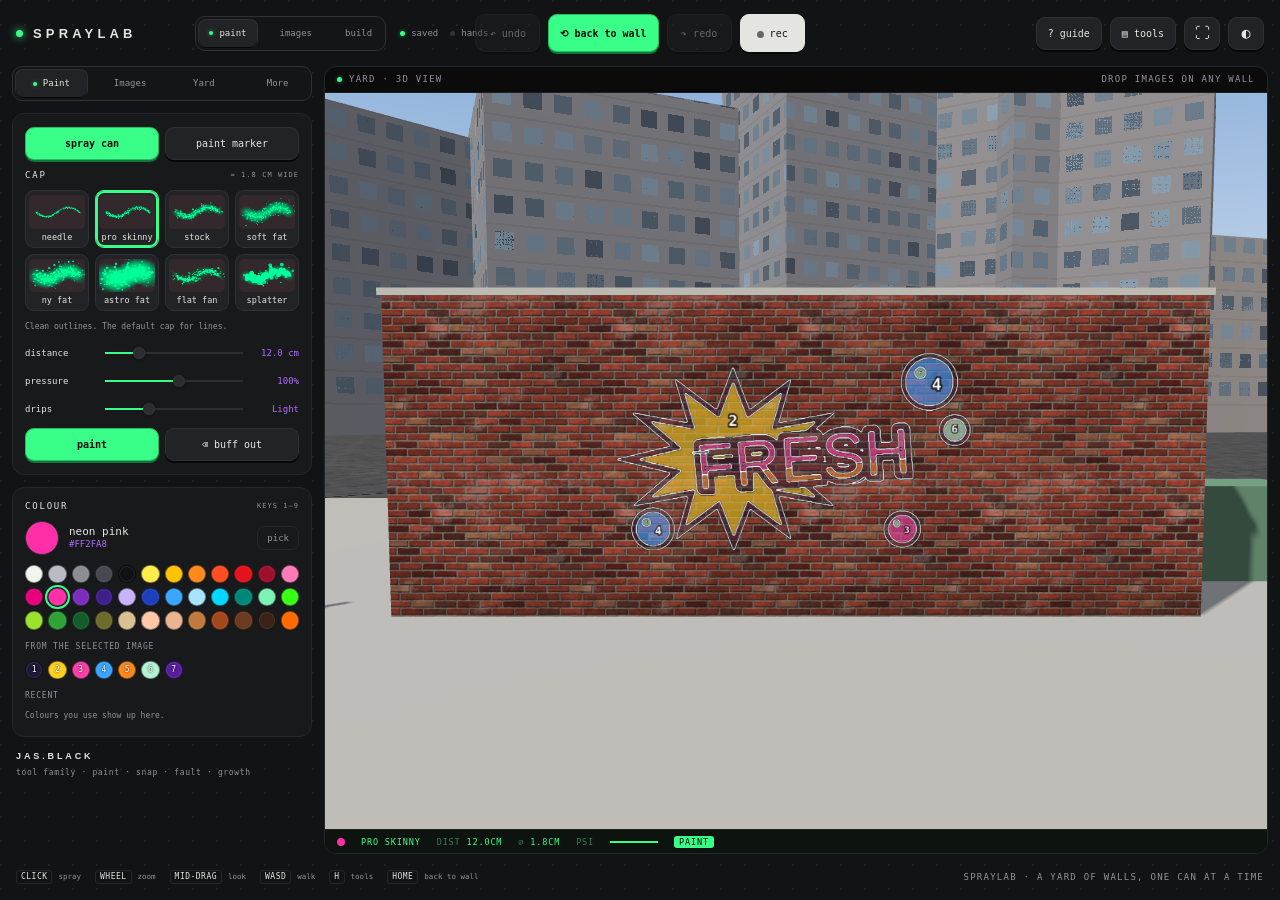
==== index.html @ 76f25ae2 "Initial commit" ====
<!doctype html>
<html lang="en">
<head>
<meta charset="utf-8">
<meta name="viewport" content="width=device-width, initial-scale=1, viewport-fit=cover">
<meta http-equiv="Content-Security-Policy" content="default-src 'self'; script-src 'self' 'unsafe-inline' 'wasm-unsafe-eval' https://cdn.jsdelivr.net; style-src 'self' 'unsafe-inline' https://fonts.googleapis.com; font-src https://fonts.gstatic.com; img-src 'self' data: blob:; media-src 'self' blob: mediastream:; connect-src 'self' data: blob: https://cdn.jsdelivr.net https://storage.googleapis.com; worker-src 'self' blob:; object-src 'none'; base-uri 'none'; form-action 'none'">
<title>Spraylab - JAS.BLACK</title>
<meta name="description" content="A 3D graffiti wall studio in the browser: real spray caps, paint markers, image guides, auto paint and time-lapse export.">
<meta name="theme-color" content="#121314">
<meta property="og:title" content="Spraylab - JAS.BLACK">
<meta property="og:description" content="Paint a yard of walls, one can at a time.">
<meta property="og:image" content="https://spray.jas.black/og.png">
<meta property="og:url" content="https://spray.jas.black/">
<meta name="twitter:card" content="summary_large_image">
<link rel="icon" href="favicon.svg" type="image/svg+xml">
<link rel="icon" href="favicon-32.png" sizes="32x32" type="image/png">
<link rel="apple-touch-icon" href="apple-touch-icon.png">
<link rel="manifest" href="site.webmanifest">
<link rel="preconnect" href="https://fonts.googleapis.com">
<link rel="preconnect" href="https://fonts.gstatic.com" crossorigin>
<link rel="stylesheet" href="https://fonts.googleapis.com/css2?family=Archivo:wght@800&family=IBM+Plex+Mono:wght@400;500;600&display=swap">
<style>
/* Spraylab in the JAS.BLACK console look (Fault / Code Painter family).
   Layout: a 42px top bar; below it either a docked panel beside a framed monitor (body.dock) or the 3D yard full-bleed with the bar and panel floating over it (body.float). */
:root{color-scheme:dark;--accent:#39ff88;--accent2:#b36bff;--case:#121314;--panel:#18191b;--line:#26272a;--key:#222326;--keyon:#1b1c1e;--keyline:#303135;--shadow:#070708;--text:#e4e4e1;--muted:#929399;--track:#2e2f33;--well:#141517;--ink:#e4e4e1;--inktext:#121314;--knob:#2c2d31;--ledoff:#34353a;--warn:#ff3b30;
  --wide:'Archivo','Arial Black',Arial,sans-serif;--mono:'IBM Plex Mono',ui-monospace,Menlo,Consolas,monospace;
  --dotgrid:radial-gradient(circle at 1px 1px,#ffffff10 1px,transparent 1.4px)}
body[data-ui=light]{color-scheme:light;--case:#e7e7e4;--panel:#efefec;--line:#d6d6d2;--key:#fafaf8;--keyon:#ececea;--keyline:#cfcfcb;--shadow:#bdbdb8;--text:#1b1b1d;--muted:#686864;--track:#d0d0cc;--well:#e4e4e1;--ink:#1b1b1d;--inktext:#f2f2ef;--knob:#fafaf8;--ledoff:#cdcdc9;--dotgrid:radial-gradient(circle at 1px 1px,#00000012 1px,transparent 1.4px)}
[hidden]{display:none!important}
*{box-sizing:border-box}
html,body{height:100%;margin:0;overflow:hidden}
body{background:var(--dotgrid) 0 0/24px 24px,var(--case);color:var(--text);font:11px/1.4 var(--mono);-webkit-user-select:none;user-select:none}
button,input,select{font:inherit;color:inherit}
button{cursor:pointer}
:focus-visible{outline:2px solid var(--accent2);outline-offset:3px}

/* ---- keys ---- */
button.k,.btn,#bar button,.cap,.mat,.layer{font:500 10px var(--mono);background:var(--key);color:var(--text);border:1px solid var(--keyline);border-radius:9px;padding:0 11px;height:33px;box-shadow:0 2px 0 var(--shadow);text-transform:lowercase}
.btn:active,#bar button:active{transform:translateY(1px);box-shadow:inset 0 1px 3px #0003}
.btn.on,#bar .primary{background:var(--accent);color:#0b0b0c;border-color:#24bc62;box-shadow:0 2px 0 #13743c;font-weight:600}
.btn.armed{background:var(--warn);color:#fff;border-color:var(--warn)}
.btn:disabled,#bar button:disabled{opacity:.4;cursor:default}
.ghost{font:500 9px var(--mono);background:none;border:1px solid var(--line);border-radius:7px;height:24px;padding:0 9px;color:var(--muted);text-transform:lowercase}
.ghost:hover{color:var(--text)}

/* ---- top bar ---- */
#bar{height:42px;display:grid;grid-template-columns:minmax(0,1fr) auto minmax(0,1fr);align-items:center;gap:14px;padding:0 4px}
.hl,.hr,.transport{display:flex;align-items:center;gap:8px;min-width:0}
.hl{gap:14px}.hr{justify-content:flex-end}
.brand{font:800 13px var(--wide);letter-spacing:.32em;display:inline-flex;align-items:center;gap:10px;white-space:nowrap}
.brand::before{content:'';width:7px;height:7px;border-radius:50%;background:var(--accent);box-shadow:0 0 8px var(--accent)}
.brand-ver{font:500 9px var(--mono);letter-spacing:.08em;color:var(--muted);opacity:0;transition:opacity .15s;margin-left:-6px}
.brand:hover+.brand-ver{opacity:1}
.view-switch,.tabs,.seg{display:flex;border:1px solid var(--keyline);border-radius:10px;background:var(--well);padding:3px;gap:3px}
.view-switch button,.tabs button,.seg button{height:27px!important;font-size:9px!important;border:0!important;background:transparent!important;color:var(--muted)!important;box-shadow:none!important;display:flex;align-items:center;gap:6px;padding:0 10px!important;border-radius:7px!important;font-weight:500!important;flex:1;justify-content:center}
.view-switch button::before,.tabs button::before,.seg button::before{content:'';width:4px;height:4px;border-radius:50%;background:transparent}
.view-switch button.on,.tabs button.on,.seg button.on{color:var(--text)!important;background:var(--key)!important;box-shadow:0 1px 0 var(--shadow),0 0 0 1px var(--keyline)!important}
.view-switch button.on::before,.tabs button.on::before,.seg button.on::before{background:var(--accent);box-shadow:0 0 4px #39ff8877}
.status{display:flex;gap:12px;font-size:9px;color:var(--muted)}
.status span{display:flex;gap:6px;align-items:center}
.led{width:5px;height:5px;border-radius:50%;background:var(--accent);box-shadow:0 0 4px #39ff8877}
.led.off{background:var(--ledoff);box-shadow:none}
.led.rec{background:var(--warn);box-shadow:0 0 5px var(--warn)}
.transport button{height:38px!important;min-width:65px}
.record-key{background:var(--ink)!important;color:var(--inktext)!important;border-color:var(--ink)!important}
.rec-dot{display:inline-block;width:7px;height:7px;border-radius:50%;background:currentColor;opacity:.6;margin-right:6px;vertical-align:-1px}
.icon-key{width:36px;padding:0!important;font-size:15px!important}

/* ---- panel ---- */
#panel{display:flex;flex-direction:column;gap:12px;min-height:0;overflow:hidden}
#panel .tabs{flex:none}
.scroll{overflow-y:auto;overflow-x:hidden;flex:1;display:flex;flex-direction:column;gap:12px;scrollbar-width:thin;padding-bottom:2px}
section{border:1px solid var(--line);border-radius:12px;background:var(--panel);padding:13px 12px;display:flex;flex-direction:column;gap:10px}
h2{margin:0;display:flex;gap:8px;align-items:center;font:500 9px var(--mono);letter-spacing:.2em;text-transform:uppercase}
h2>span{margin-left:auto}
h2 b{display:inline-flex;align-items:center;gap:8px;font-weight:500}
h2 b i{width:18px;height:18px;display:inline-grid;place-items:center;background:var(--accent);color:#0b0b0c;border-radius:50%;font:600 10px var(--mono);font-style:normal;letter-spacing:0}
h2>span{font-size:7px;color:var(--muted);letter-spacing:.15em;text-transform:uppercase}
h3{margin:2px 0 0;font:500 8px var(--mono);letter-spacing:.1em;text-transform:uppercase;color:var(--muted)}
.hint,.capnote{font-size:8px;color:var(--muted);line-height:1.6;margin:0}
.status-txt,.status{font-family:var(--mono)}
.row{display:grid;grid-template-columns:70px 1fr 50px;align-items:center;gap:8px}
.row label{font-size:9px;color:var(--text);text-transform:lowercase}
.row output{font-size:9px;color:var(--accent2);text-align:right;font-variant-numeric:tabular-nums}
input[type=range]{-webkit-appearance:none;appearance:none;width:100%;height:14px;background:transparent;min-width:0}
input[type=range]::-webkit-slider-runnable-track{height:2px;background:linear-gradient(90deg,var(--accent) var(--pct,50%),var(--track) var(--pct,50%))}
input[type=range]::-webkit-slider-thumb{-webkit-appearance:none;width:12px;height:12px;border-radius:50%;background:var(--knob);box-shadow:0 1px 3px #0005,inset 0 0 0 1px var(--keyline);margin-top:-5px}
input[type=range]::-moz-range-track{height:2px;background:var(--track)}
input[type=range]::-moz-range-progress{height:2px;background:var(--accent)}
input[type=range]::-moz-range-thumb{width:12px;height:12px;border-radius:50%;border:0;background:var(--knob);box-shadow:0 1px 3px #0005,inset 0 0 0 1px var(--keyline)}
input[type=text]{background:var(--well);border:1px solid var(--keyline);border-radius:8px;height:30px;padding:0 9px;font-size:10px;min-width:0;width:100%}
.grid2{display:grid;grid-template-columns:1fr 1fr;gap:6px}.grid3{display:grid;grid-template-columns:repeat(3,1fr);gap:6px}
.caps{display:grid;grid-template-columns:repeat(4,1fr);gap:6px}
.cap{height:auto!important;padding:4px 3px 5px!important;display:flex;flex-direction:column;align-items:center;gap:3px;min-width:0;box-shadow:none!important}
.cap canvas{width:100%;height:auto;border-radius:5px;display:block;filter:hue-rotate(95deg) saturate(1.4)}
.cap b{font-size:8.5px;font-weight:500;white-space:nowrap;overflow:hidden;text-overflow:ellipsis;max-width:100%;text-transform:lowercase}
.cap.on,.mat.on,.layer.on{box-shadow:inset 0 0 0 2px var(--accent)!important;border-color:var(--accent)!important}
.current{display:flex;align-items:center;gap:10px}
.current input[type=color]{width:34px;height:34px;border:0;padding:0;background:none;border-radius:50%;cursor:pointer}
input[type=color]::-webkit-color-swatch-wrapper{padding:0}
input[type=color]::-webkit-color-swatch{border:1px solid var(--keyline);border-radius:50%}
#colorName{font:500 11px var(--mono);text-transform:lowercase}
#colorHex{font-size:9px;color:var(--accent2)}
.swatches{display:grid;grid-template-columns:repeat(12,1fr);gap:5px}
.sw{aspect-ratio:1;border-radius:50%;border:1px solid #0006;padding:0;position:relative;min-width:0;box-shadow:inset 0 0 0 1px #ffffff14}
.sw.on{outline:2px solid var(--accent);outline-offset:1px}
.sw i{position:absolute;inset:0;display:grid;place-items:center;font-style:normal;font-size:8px;color:#fff;text-shadow:0 0 2px #000}
.mats{display:grid;grid-template-columns:repeat(3,1fr);gap:6px}
.mat{height:auto!important;padding:0!important;overflow:hidden;display:flex;flex-direction:column;text-align:left;min-width:0;box-shadow:none!important}
.mat img{width:100%;aspect-ratio:1;object-fit:cover;display:block}
.mat span{font-size:8px;padding:4px 6px 5px;line-height:1.25;min-height:2.5em;text-transform:lowercase}
.layers{display:flex;flex-wrap:wrap;gap:6px}
.layer{width:48px;height:48px!important;padding:3px!important;box-shadow:none!important;background:var(--well)!important}
.layer img{width:100%;height:100%;object-fit:contain;display:block}
.drop{border:1px dashed var(--keyline);border-radius:10px;padding:10px;display:block;cursor:pointer;background:var(--well);font-size:9px;line-height:1.6;color:var(--muted)}
.drop:hover{border-color:var(--accent)}
.drop b{color:var(--text);display:block;font-weight:500;font-size:10px;text-transform:lowercase}
.chips{display:flex;flex-wrap:wrap;gap:5px}
.chip{font:500 8px var(--mono);height:22px;padding:0 8px;border-radius:7px;border:1px solid var(--keyline);background:var(--key);color:var(--muted);display:inline-flex;align-items:center;gap:5px;text-transform:lowercase;box-shadow:none}
.chip::before{content:'';width:4px;height:4px;border-radius:50%;background:var(--ledoff)}
.chip.on{color:var(--text)}.chip.on::before{background:var(--accent);box-shadow:0 0 4px #39ff8877}
.keys{display:grid;grid-template-columns:auto 1fr;gap:5px 10px;font-size:9px;color:var(--muted)}
kbd{border:1px solid var(--line);border-radius:3px;padding:0 4px;font:500 8px/1.6 var(--mono);letter-spacing:.06em;text-transform:uppercase;color:var(--text);justify-self:start;white-space:nowrap}
.apbar{height:2px;background:var(--track);overflow:hidden}.apbar i{display:block;height:100%;width:0;background:var(--accent)}
.peers{list-style:none;margin:0;padding:0;display:flex;flex-direction:column;gap:4px;font-size:10px}
.peers li{display:flex;align-items:center;gap:8px}.pdot{width:6px;height:6px;border-radius:50%}
#handsPrev{width:100%;border-radius:8px;background:#000}
.family-note{font-size:9px;letter-spacing:.12em;color:var(--muted);display:flex;gap:6px;align-items:baseline;flex-wrap:wrap;padding:2px 4px}
.family-note b{font:800 9px var(--wide);letter-spacing:.32em;color:var(--text)}
.family-note small{font-size:8px;letter-spacing:.08em}

/* ---- monitor / stage ---- */
#monitor{position:relative;min-width:0;min-height:0;border-radius:12px;background:#0b0b0c;border:1px solid var(--line);overflow:hidden;display:flex;flex-direction:column}
.monitor-top{height:26px;flex:none;display:flex;align-items:center;justify-content:space-between;padding:0 12px;font-size:9px;color:#929399;letter-spacing:.14em;text-transform:uppercase;border-bottom:1px solid #1d1e20}
.monitor-top span{display:flex;align-items:center;gap:7px}
#gl{display:block;width:100%;flex:1;min-height:0;touch-action:none;cursor:crosshair}
#gl.arrange{cursor:move}#gl.build{cursor:grab}
#hud{height:24px;flex:none;display:flex;align-items:center;gap:16px;padding:0 12px;background:#0d1410;color:var(--accent);font:500 8.5px var(--mono);letter-spacing:.1em;text-transform:uppercase;border-top:1px solid #1d1e20;font-variant-numeric:tabular-nums;white-space:nowrap;overflow:hidden}
#hud .k{color:#3d7a55}
#hud .dot{width:8px;height:8px;border-radius:50%;box-shadow:0 0 0 1px #0008}
#hud .meter{width:48px;height:2px;background:#1c2b22}#hud .meter i{display:block;height:100%;background:var(--accent)}
#hud .mode{color:#0b0b0c;background:var(--accent);border-radius:3px;padding:1px 5px}
#hud .mode.buff{background:var(--warn);color:#fff}#hud .mode.alt{background:var(--accent2);color:#0b0b0c}
#hudRec{color:var(--warn)}
footer#foot{height:22px;flex:none;display:flex;align-items:center;justify-content:space-between;gap:12px;color:var(--muted);font-size:9px;padding:0 4px;white-space:nowrap;overflow:hidden}
footer#foot span{display:flex;gap:6px;align-items:center}
footer#foot small{margin-right:8px}
.tagline{letter-spacing:.14em}

/* ---- layout: docked (Fault) ---- */
body.dock{padding:12px;display:flex;flex-direction:column;gap:12px}
body.dock main{flex:1;min-height:0;display:grid;grid-template-columns:300px minmax(0,1fr);gap:12px}
body.dock main:has(> #panel[hidden]){grid-template-columns:minmax(0,1fr)}
body.dock #showPanel{bottom:40px}
/* ---- layout: floating over a full-bleed yard ---- */
body.float main{position:fixed;inset:0}
body.float #monitor{position:fixed;inset:0;border:0;border-radius:0}
body.float .monitor-top{display:none}
body.float #bar{position:fixed;z-index:6;top:12px;left:12px;right:12px;background:color-mix(in srgb,var(--case) 86%,transparent);border:1px solid var(--line);border-radius:12px;padding:0 6px;height:52px;backdrop-filter:blur(12px);-webkit-backdrop-filter:blur(12px)}
body.float #panel{position:fixed;z-index:5;top:76px;left:12px;bottom:46px;width:300px;background:color-mix(in srgb,var(--case) 88%,transparent);border:1px solid var(--line);border-radius:12px;padding:10px;backdrop-filter:blur(12px);-webkit-backdrop-filter:blur(12px)}
body.float #hud{position:fixed;z-index:5;left:50%;transform:translateX(-50%);bottom:12px;border:1px solid #1d2a22;border-radius:8px;height:26px}
body.float footer#foot{display:none}

/* ---- overlays ---- */
#showPanel{position:fixed;z-index:6;left:12px;bottom:12px}
#dropOverlay{position:fixed;inset:12px;z-index:20;border:2px dashed var(--accent);border-radius:14px;background:#0b0b0cb0;display:grid;place-items:center;font:800 22px var(--wide);letter-spacing:.32em;color:var(--accent);pointer-events:none}
#toast{position:fixed;z-index:21;right:16px;bottom:44px;max-width:min(440px,calc(100vw - 32px));background:var(--panel);border:1px solid var(--line);border-left:2px solid var(--accent);border-radius:9px;padding:9px 12px;font-size:10px;transition:opacity .25s;pointer-events:none}
#loading{position:fixed;inset:0;z-index:30;background:var(--case);display:grid;place-items:center;text-align:center}
#loading .logo{font:800 22px var(--wide);letter-spacing:.32em}
#loading p{color:var(--muted);font-size:9px;letter-spacing:.2em;text-transform:uppercase}
#modal{position:fixed;inset:0;z-index:40;background:#0009;backdrop-filter:blur(4px);display:grid;place-items:center;padding:16px}
#modal .box{background:var(--panel);border:1px solid var(--line);border-radius:12px;padding:16px;max-width:min(980px,100%);display:flex;flex-direction:column;gap:12px}
#modal img,#modal video{max-width:100%;max-height:65vh;border-radius:8px;display:block;background:#000}
#modal .bar{display:flex;gap:8px;flex-wrap:wrap;align-items:center;justify-content:space-between}
#err{position:fixed;inset:0;z-index:50;background:var(--case);display:grid;place-items:center;padding:24px;text-align:center}
@media (max-width:1150px){.status{display:none}}
@media (max-width:850px){body.dock main{grid-template-columns:1fr;grid-template-rows:minmax(0,1fr) 40%}body.dock main:has(> #panel[hidden]){grid-template-rows:minmax(0,1fr)}body.dock #panel{order:2}}
@media (prefers-reduced-motion:reduce){*{transition:none!important}}
</style>
</head>
<body class="dock">
<div id="loading"><div><div class="logo">SPRAYLAB</div><p id="loadMsg">Mixing paint…</p></div></div>
<header id="bar">
  <div class="hl"><span class="brand">SPRAYLAB</span><span class="brand-ver">v1.0.0</span>
    <nav class="view-switch" id="modeBar" aria-label="Mode"><button data-mode="paint" class="on" title="Paint (P)">paint</button><button data-mode="arrange" title="Move, scale and rotate images (M)">images</button><button data-mode="build" title="Add and place walls (B)">build</button></nav>
    <div class="status"><span><i class="led"></i>saved</span><span><i class="led off" id="ledHands"></i>hands</span></div></div>
  <div class="transport">
    <button id="undoTop" title="Undo (Ctrl+Z)">↶ undo</button>
    <button id="homeBtn" class="primary" title="Back in front of the last wall you painted (Home)">⟲ back to wall</button>
    <button id="redoTop" title="Redo (Ctrl+Shift+Z)">↷ redo</button>
    <button class="record-key" id="recKey" title="Record video"><span class="rec-dot"></span>rec</button>
  </div>
  <div class="hr">
    <button id="guideKey">? guide</button>
    <button id="hidePanel" title="Hide tools (H)">▤ tools</button>
    <button class="icon-key" id="fsKey" title="Full screen">⛶</button>
    <button class="icon-key" id="themeKey" title="Light / dark theme">◐</button>
  </div>
</header>
<button id="showPanel" class="btn" hidden>▤ tools</button>
<main>
<aside id="panel">
  <div class="tabs" id="tabs" role="tablist"><button data-tab="paint" class="on">Paint</button><button data-tab="images">Images</button><button data-tab="yard">Yard</button><button data-tab="more">More</button></div>
  <div class="scroll">

    <section data-tab="paint">
      <div class="grid2">
        <button class="btn on" id="toolSpray" title="Spray can (T toggles)">Spray can</button>
        <button class="btn" id="toolMarker" title="Paint marker (T toggles)">Paint marker</button>
      </div>
      <h2 id="capsTitle">Cap <span id="capWidth">—</span></h2>
      <div class="caps" id="caps"></div>
      <div class="capnote" id="capNote"></div>
      <div class="row" id="fanRow" hidden><label for="fanAngle">Tip angle</label><input type="range" id="fanAngle" min="-90" max="90" step="1" value="0"><output id="fanOut">0°</output></div>
      <div class="row" id="distRow"><label for="dist">Distance</label><input type="range" id="dist" min="2.5" max="45" step="0.5" value="12"><output id="distOut">12 cm</output></div>
      <div class="row" id="flowRow"><label for="flow">Pressure</label><input type="range" id="flow" min="30" max="160" step="1" value="100"><output id="flowOut">100%</output></div>
      <div class="row"><label for="dripAmt">Drips</label><input type="range" id="dripAmt" min="0" max="100" step="1" value="30"><output id="dripOut">Light</output></div>
      <div class="grid2">
        <button class="btn on" id="toolPaint">Paint</button>
        <button class="btn" id="toolBuff" title="Buff / erase (X)">⌫ buff out</button>
      </div>
    </section>
    <section data-tab="paint">
      <h2>Colour <span>keys 1–9</span></h2>
      <div class="current">
        <input type="color" id="colorPick" value="#ff2fa8" aria-label="Custom colour">
        <div style="flex:1;min-width:0"><div id="colorName">Neon Pink</div><div id="colorHex">#FF2FA8</div></div>
        <button class="ghost" id="pickBtn" title="Pick a colour off the wall (I, or Alt + click)">Pick</button>
      </div>
      <div class="swatches" id="palette"></div>
      <h3>From the selected image</h3>
      <div class="swatches" id="guidePal"></div>
      <h3>Recent</h3>
      <div class="swatches" id="recent"></div>
    </section>
    <section data-tab="images">
      <h2>Images <span id="guideStatus" class="status"></span></h2>
      <label class="drop" for="file"><b>Drop images onto any wall</b>Drop them where you want them, paste, or click here. Add as many as you like; each becomes a traceable layer.</label>
      <input type="file" id="file" accept="image/*" multiple hidden>
      <div class="layers" id="layers"></div>
      <div id="layerOpts" class="grid1" style="display:flex;flex-direction:column;gap:10px">
        <div class="grid3" id="guideModes">
          <button class="chip on" data-mode="shapes">Shapes</button><button class="chip" data-mode="lines">Line art</button><button class="chip" data-mode="both">Both</button>
        </div>
        <div class="row"><label for="gSize">Height</label><input type="range" id="gSize" min="0.1" max="8" step="0.01" value="2"><output id="gSizeOut">2 m</output></div>
        <div class="row"><label for="gRot">Rotation</label><input type="range" id="gRot" min="-180" max="180" step="1" value="0"><output id="gRotOut">0°</output></div>
        <div class="row"><label for="gK">Colours</label><input type="range" id="gK" min="2" max="16" step="1" value="7"><output id="gKOut">7</output></div>
        <div class="row"><label for="gDetail">Detail</label><input type="range" id="gDetail" min="1" max="10" step="1" value="5"><output id="gDetailOut">5</output></div>
        <div class="chips" id="guideLayers">
          <button class="chip on" data-layer="lines">Outlines</button><button class="chip on" data-layer="fill">Colour fills</button><button class="chip on" data-layer="numbers">Numbers</button><button class="chip" data-layer="photo">Photo</button>
        </div>
        <div class="chips" id="lineColors">
          <button class="chip on" data-lc="#ffffff">White lines</button><button class="chip" data-lc="#111111">Black lines</button><button class="chip" data-lc="#00f0ff">Cyan lines</button>
        </div>
        <div class="row"><label for="gOpacity">Opacity</label><input type="range" id="gOpacity" min="0" max="100" step="1" value="60"><output id="gOpacityOut">60%</output></div>
        <div class="row"><label for="gLine">Line</label><input type="range" id="gLine" min="1" max="8" step="0.5" value="2.5"><output id="gLineOut">2.5</output></div>
        <div class="grid3">
          <button class="btn" id="guideMove" title="Move, scale, rotate on the wall (M)">Arrange</button>
          <button class="btn" id="guideFocus">Look at it</button>
          <button class="btn" id="guideToggle" title="G">Hide guides</button>
        </div>
        <button class="ghost" id="guideClear">Remove this image</button>
      </div>
    </section>
    <section data-tab="images">
      <h2>Auto paint</h2>
      <p class="hint">Paints the selected image, or every image on its wall, like a writer would: a light sketch, big fills with fat caps, edges cut in with skinny caps, then the outlines.</p>
      <div class="row"><label for="apSpeed">Speed</label><input type="range" id="apSpeed" min="1" max="40" step="1" value="8"><output id="apSpeedOut">8×</output></div>
      <div class="chips">
        <button class="chip on" id="apAll">Every image on the wall</button>
        <button class="chip" id="apRecord">Record time-lapse</button>
        <button class="chip on" id="apFrame">Frame the piece</button>
        <button class="chip on" id="apSketch">Sketch first</button>
        <button class="chip on" id="apHide">Hide guide while painting</button>
        <button class="chip" id="apClean">Start on a clean wall</button>
      </div>
      <div class="grid3">
        <button class="btn on" id="apStart">Auto paint</button>
        <button class="btn" id="apPause" disabled>Pause</button>
        <button class="btn" id="apStop" disabled>Stop</button>
      </div>
      <div class="apbar"><i id="apBar"></i></div>
      <p class="hint" id="apStep"></p>
    </section>
    <section data-tab="yard">
      <h2>Build the yard</h2>
      <div class="grid3">
        <button class="btn" data-add="wall">+ Wall</button>
        <button class="btn" data-add="hoarding">+ Hoarding</button>
        <button class="btn" data-add="train">+ Train car</button>
      </div>
      <p class="hint">In Build mode, click a wall to select it, drag to move it, Q / E to turn it.</p>
      <div id="wallOpts" hidden style="display:flex;flex-direction:column;gap:10px">
        <h3 id="wallName">Wall</h3>
        <div class="row"><label for="wW">Width</label><input type="range" id="wW" min="1.5" max="16" step="0.1" value="6"><output id="wWOut">6 m</output></div>
        <div class="row"><label for="wH">Height</label><input type="range" id="wH" min="1" max="6" step="0.1" value="3"><output id="wHOut">3 m</output></div>
        <div class="grid3">
          <button class="btn" id="wRotL">Turn ⟲</button><button class="btn" id="wRotR">Turn ⟳</button><button class="btn" id="wFocus">Look at it</button>
        </div>
        <div class="grid2"><button class="btn" id="wDup">Duplicate</button><button class="btn" id="wDel">Delete wall</button></div>
        <h3>Surface</h3>
        <div class="mats" id="mats"></div>
      </div>
    </section>
    <section data-tab="yard">
      <h2>Scene</h2>
      <div class="chips" id="lightModes">
        <button class="chip on" data-light="day">Day</button><button class="chip" data-light="golden">Golden hour</button><button class="chip" data-light="overcast">Overcast</button><button class="chip" data-light="night">Night</button>
      </div>
      <div class="chips">
        <button class="chip on" id="aimToggle">Aim ring</button><button class="chip on" id="soundToggle">Sound</button>
      </div>
      <div class="row"><label for="vol">Volume</label><input type="range" id="vol" min="0" max="100" step="1" value="55"><output id="volOut">55%</output></div>
    </section>
    <section data-tab="more">
      <h2>Your work</h2>
      <p class="hint" id="saveStatus">The yard saves itself in this browser as you paint.</p>
      <div class="grid2">
        <button class="btn" id="undoBtn">Undo</button>
        <button class="btn" id="redoBtn">Redo</button>
        <button class="btn" id="projSave">Save project file</button>
        <label class="btn" for="projFile" style="text-align:center">Open project file</label>
        <button class="btn" id="shotBtn">Save photo</button>
        <button class="btn" id="flatBtn">Save flat PNG</button>
        <button class="btn" id="recBtn">Record video</button>
        <button class="btn" id="clearBtn">Clear wall</button>
      </div>
      <input type="file" id="projFile" accept=".json,application/json" hidden>
      <button class="ghost" id="newYard">New yard</button>
    </section>
    <section data-tab="more">
      <h2>Hand tracking <span>camera</span></h2>
      <p class="hint">Control a can with your hand. Open hand aims, closed fist sprays. Two people can each use a hand.</p>
      <button class="btn" id="handsBtn">Start camera</button>
      <canvas id="handsPrev" width="320" height="240" hidden></canvas>
      <div class="row" style="grid-template-columns:auto 1fr"><input class="mini" type="color" id="p2Color" value="#3aa6ff" aria-label="Player 2 colour"><label for="p2Color">Player 2 colour (Player 1 uses the main colour)</label></div>
      <p class="hint" id="handsStatus">Camera off.</p>
    </section>
    <section data-tab="more" id="netSec">
      <h2>Paint together <span id="netCount"></span></h2>
      <p class="hint" id="netStatus">Connecting…</p>
      <div class="row" style="grid-template-columns:76px 1fr"><label for="nick">Your name</label><input type="text" id="nick" maxlength="24" placeholder="Writer"></div>
      <ul class="peers" id="peers"></ul>
      <p class="hint">Everyone with this page open shares the yard and sees each other's cans live. People who join later see new paint from that point on.</p>
    </section>
    <section data-tab="more">
      <h2>Controls <span>field notes</span></h2>
      <div class="keys">
        <kbd>Hold click</kbd><span>Spray or draw (or hold Space)</span>
        <kbd>Wheel</kbd><span>Zoom in and out</span>
        <kbd>Middle-drag</kbd><span>Look around (right-drag works too)</span>
        <kbd>Shift + middle-drag</kbd><span>Pan</span>
        <kbd>W A S D</kbd><span>Walk around the yard</span>
        <kbd>Alt + wheel · Z / C</kbd><span>Can closer to / further from the wall</span>
        <kbd>T</kbd><span>Switch spray can / marker</span>
        <kbd>[ ]</kbd><span>Previous / next cap or marker</span>
        <kbd>Q / E</kbd><span>Rotate the fan cap, chisel tip, image or wall</span>
        <kbd>R</kbd><span>Shake the can or pump the marker</span>
        <kbd>X</kbd><span>Toggle buff (erase)</span>
        <kbd>P · M · B</kbd><span>Paint · Images · Build mode</span>
        <kbd>G</kbd><span>Show or hide guides</span>
        <kbd>F</kbd><span>Fly to the wall under the cursor</span>
        <kbd>Home</kbd><span>Back in front of the last wall you painted</span>
        <kbd>Delete</kbd><span>Remove the selected image or wall</span>
        <kbd>Ctrl Z · Ctrl Shift Z</kbd><span>Undo · redo</span>
        <kbd>Shift while painting</kbd><span>Ruler-straight line, level or plumb</span>
        <kbd>I · Alt + click</kbd><span>Pick a colour off the wall</span>
        <kbd>Two fingers</kbd><span>On touch screens: look around and pinch to zoom</span>
        <kbd>Esc</kbd><span>Stop auto paint, back to Paint mode</span>
        <kbd>H</kbd><span>Hide tools</span>
      </div>
    </section>
  <div class="family-note"><b>JAS.BLACK</b><small>tool family · paint · snap · fault · growth</small></div></div>
</aside>
<div id="monitor">
  <div class="monitor-top"><span><i class="led"></i>yard · 3d view</span><span>drop images on any wall</span></div>
  <canvas id="gl" aria-label="3D yard of walls. Hold the left mouse button to spray."></canvas>
  <div id="hud">
  <span class="dot" id="hudDot"></span>
  <span id="hudCap">Pro Skinny</span>
  <span><span class="k">dist</span> <span id="hudDist">12.0cm</span></span>
  <span class="hide-s"><span class="k">⌀</span> <span id="hudW">1.6cm</span></span>
  <span class="hide-s"><span class="k" id="hudPK">psi</span></span><span class="meter hide-s"><i id="hudP" style="width:100%"></i></span>
  <span class="mode" id="hudMode">PAINT</span>
  <span id="hudRec" hidden>● REC</span>
</div>
</div>
</main>
<footer id="foot"><span><kbd>click</kbd><small>spray</small><kbd>wheel</kbd><small>zoom</small><kbd>mid-drag</kbd><small>look</small><kbd>wasd</kbd><small>walk</small><kbd>h</kbd><small>tools</small><kbd>home</kbd><small>back to wall</small></span><span class="tagline">SPRAYLAB · A YARD OF WALLS, ONE CAN AT A TIME</span></footer>


<div id="dropOverlay" hidden>Drop it on a wall</div>
<div id="toast" style="opacity:0"></div>
<div id="modal" hidden><div class="box">
  <div class="bar"><b id="modalTitle">Saved</b><button class="ghost" id="modalClose">Close</button></div>
  <img id="modalImg" alt="Export preview">
  <video id="modalVid" controls playsinline loop hidden></video>
  <div class="bar"><span class="hint">If the download button is blocked, right-click the preview to save it.</span><button class="btn on" id="modalDl">Download</button></div>
</div></div>

<script src="vendor/three.min.js"></script>
<script>
const CAN_MODEL = {"n": 34271, "t": 50000, "lo": [-0.03454248374630079, -0.0, -0.035269538497777614], "hi": [0.034542483746300784, 0.2, 0.035256002904000126], "i32": false};
const CAN_MODEL_B64 = "9v7Uu/CNQ/9Wv9iK1v4jwD2OfSycAvAvRzabAvgmwzakAlEoz6xPCIBvwrL7B9NsPbInCI53wK0nCOJoV6lHCCVm5q0GCM9j6qWDCCVrwLHrB9dm8be9B0dv7KtsCEV2zSi1BOKdwCj/BHCVuSxzBaqU2SIvBKuYOypPBa2Pny7EBXmP+DHwBdmV6DK4BbyeUy1BBXucniUaBMGitSz9BHqhMClUBOGmnC/WBEyq/DJkBVqm0C92BNiwNjPMBBmxbC4VBPezazRLBkiQjTiBBnuWhzdSBuuZ3zg5BtKfaz2yBumcoUARB4GYYDvdBmSQula9BLrQYVR3BTLI+lpWBfvM/Ee6BrSsdUgGBz+nR05NB7KoGEphByWhzTjXBeinITZeBUas0T1GBqinlkLxBn6gwUKzBkGmpUFUBvyrH0htB82crEzZBpavn0lGBti1KlGQBjq48VMcB7Kxa1KJBzioFFZ/B2isDzNQBIm3NjywBdyv6DlKBf+yZzjKBCW4IVgHB1u24TY1BHi9VzqXBNO87jsaBNHD3T0SBba6jUCQBFLDoFeiBvC7E1QmBgjAaVhEBjfBC13XBkO8PmCxBty/tEeNBFrJI0bSBFPFl0lJBdHCnU5NBWnGkUM1BJzJeEsqBJbP1UHOBeO0SUJpBci66Em6BaC92U/sBD7LoVJgBPrREVAPBj6+vJmJCBiggJjbCLeVNqKNCMyWHKDACKCQvZQ0CcuBaJsKCZGAIZoJCUGIJJtACACnY5NdCHCo0I/LCEKe35PNCLKbf5roB0WvN5A/CUaJN5UXCfeNMpvoCPGPJJMECc2TBYULCZmZEoYuCQiUj4r1CAWbLIo/Cd+OYo0VCfqUJ4sRCKux5YFnCJOrCIteCDOrKoEOCAmzQYnSB6u2rZMCCFSwQoeMCL6nFZG5B2y2YZbMB1GzlYNSCQyNgIdeCUGIXYxYCYCDT4XQCMugqIyTCIilgIdcCR11toxWCfl4gIdqCTB/841WCZ5+8pI9CQJ623dBCcSPrH88CVaSyXwXCXWYZ3gNCTGZZ3gIB2PC13q/B1a49YNwBxW9QIG5B/y4QoPrBjLEwH6rBl3HP3lYCYpzxXYtCdZqIoBUCT1xQXZcCZF3aH9oCVp4gntiCUGI1YBtCRODnHgRCFiywXe8Bye4Z3i2CHKj8H3CCMOiunyRCMGnZ3hpCXl+NYBuCYt9Z3iOBlfIIHCvBlLFIW1KB2O8fHZUBwu+f229B4O1hG2rCHigznKFCMim7GtRCACpf5pqB/a3yJM/B+u82pr3BnC++InUBrXErotQB/a9SpDOBs7D3pT6BlTAK2fiB3ewx3H/BxWyO2Y+COynRWBCCOWinWd/CAeitmF/CN+cll3eB3iqmmfKCHmYaV2ICOqWVWj1COqRcm4WCX2SJ27qCAKZsWHpCCiIMGolCfmH72gTCfaLlW8xCXuNmmw9CQp9vGQJCfR/GWkfCRl26G5CCa93GGw5CRKD+G8ZCQNrnHA8CWNy6HJPCW6IMXJXCS5/RK1lCJF8OaWnCORy8Z/hCL2GxaHXCAyBHJ7vCEZ3o6WwCPN4KKekCAGDvpjKCHZlf55/[base64]/fCDRiRDu7BoZneTlMBqdedj/CBqpeKjDmBS5tdDIDBuJo1jNTBiVy5TLlBX1jLjmsBpFsqTe3Bj93PD0RB/[base64]/gCDV+umkICS5uj2mxCNpfsWjYBd7MuW5YBgzJZW21BV/PSjNcBrB4STEhBi2JszAhBluDqDafBkGIiC7uBel7iTanBv9/Rj42B/2FNylOBZKJCyuSBcWCAGgCB6y+ymReBxu4gWdQBn/HEmQmBi7IkmJzBe/OuWY3BWPSUF0CBtjGrF0dBVTQxFHrBwedFFPLB1Oi6mHSBHbUd3H8BMfWJ0E+B0ySvEeEB8uY003eB4uYcEi9Bx2QUlt5B/Sw1lwdBxe4umLOB5Cv7TrwBo+J20FwB0GIUEfJB0GIZ0OVB858GUfOB02CUEwOCEGIvE0CCH2Qr1NGCOeQvldZCA+WIlRoCNuIcFFUCFeD80whCKt//VeaCEGCelmVCG6Lwl2tCBSQVFn1B7qk5FgsCAueKXU/BkLLdHkPBr/[base64]/YBfDnnEmIBALvCklhBU3uR0bSAmLtH0UwAp/shkzXAknwmkO8Bfbq0kNwBZPrVUGjBK/q5E3GBdnvGz2qBZrlrDvgBWzle0z1AfjvS1K5AqfyYlAOBc7xjk+KBQfxbU3RBU3v6U6QBFvx+E7FBXfvxE7TBcfv1U+8BdbwqE/RA7Txj01wAQ7wN0WXAUns1U+8BdbwaFT1ASzzQ1UJA8zzAFTUBe3xzFPHBVvx2lZrBeHzHlfdBFr0aFhSBOz03E8JAZXwDlWpAO/x+VhXAVH0tFisAuf03FoqBW/1UWCWBZv2uWEiBVb3UV3UAf71Q12bAkn2zly5BWj1UWCWBZv2hGHCBY/2PF7AA672LWGqA3H3VV+/BOL2nlvTBYT0JmHJBZL1cmMFAqP3RmLRAqH3210hAYf12lZrBeHzJmHJBZL1hGHCBY/2RWHZBfv1H1NTAFXwIFuOAMLzMln0AOjz+ju8BXzmdThiBbLk+ju8BXzmAj0aBeLn5UcyAUHtN0acAHTrI0rKALXt+EHTAJjp6zPXBSfgkjK9BcvfPzrbBb/kQzvCBbHkkjK9BcvfoDKCBT7gpEx+AC3uWDkMBZ9HWD3xBMpBIkCbBbZHejmABV1O6zd0BLJBgjxUBG07FkggBulGa0ETBo9NGUN0BX1CJkh2BhpM0DzvBSxRAYDpCDVf63e5CHVapH2/CGBa4XXWCD1eC3b9CFFjem6wCMBculLVB8VcQkt1B9FcA2V9CEJdPF1DCHxdDGI7CAVYKGddCLtX3ESsBhNUVEzxBuRP8j+SBi5ZB0cVB9hZNUwgB5FTcE6rB9Zd/kxiB3dYGVKaB2RXSVfbBxJYXV7oBxNTSDvGAXbPtzwoA5jL6D/yAhrP71H9A8rU2V1KBI3X+1XJAzXYVVyeA9Pb5WTjA7rcx1V0AxHa4lP/AQjek1fxAs/c8lsaAubgbF0GA9PelGPuAvrg7V9IA7ne5mFzA5nebmDzAdbizFe6Aa3gnGWkAWXlbGXYAYLkAE5JA/3WlE2fAwfVnVB0A53X5UWGA8fQ9EjJAyDRpUkdAyDVk1P7AuzaJzdIA6vF5DbJA8HB8DqzA53GVz5zA4nL0DXmAgfG40C0A//LUUNIAzfQpETdAs/SykLUAQ/VikJxAuLaDUxTAtvffkiEAuPeKESuAePYuUuvAUrdXVY9AlLkIlXVAV/iHVuwAR/kFFWuAbDhr1KGAv3je2GQAq7pNVmhAk/o6GKdAszqr2BqAp3oD2GuAQDmBkWgAiDePUWfAb7Y+EyfAbrcxVOfAT7gx2ZiAg7qADygAvjXhjxwAqXWWmpcAxfhtm2zAwjg03ASA0LjbHffA0bgVneJAzHidG4gBDnd8XZWBN/cgHbuAmXkhm2oBNfYNn0bA07kanjNBF3ZdH+oA+3hAYAVBCzfaYFFA83jvoDGAnPlV3u7AmTlpH7+AXrnB4bKAkDlNYb/AV3n9DukAhbZjVT0ABbqJU82AYfnj1UzApbpW1BmAkHnyUyhAkHj8EyZArDk2VGKAqbnDVuHAjDrzGCXAlLs9FpZAm7rMVspAUrs/maiAq3sKGaHAl/uSmEcAS3u9FpZAm7rDVuHAjDrYWRXAi3uKGaHAl/u91rPAKDsAWO0ACfvSmEcAS3uAWO0ACfv/GUcAVfvhWoWAUTwhpMiAYDwrJNeAsrvEJo+ASvvspCcAursxZaNAlnrg5ygAkTrjJKhApLt5ZXJAIjwGY2eAB7yy495AjLsDJ7fAJTuEJo+ASvvX6FGAT7tfpqFAlful5xQAgjul5xQAgju5ZXJAIjwFpqWAqLtLXEXAqbwDW1jAt7vyHKGAn/waXVgAXvxwHeGAvfwyHKGAn/[base64]/AsnscYTZAUDro4qvASvqHZGxAUXpK4RyAiHt9Yo3AYjxS45vAn7wzJAwANjyboheABbz0YljAv/wHomJAtLwrYyaATjp05VhAGDxfpqFAlfuS45vAn7wsXjbAf/qYYDEAQHru39AAMzz43U1AJTzDYJXAmPxLoCPAuTwu39AAMzz/n/mBN/Yc4WBBPPbHj6uAYXUQDavARHOxzabAYzNijY5AsTQsUyvAbfbkUzWAffaEEbXASvX/zmfAX7PpkWuAZ/XX2M3BO3Z1WdrBIvZgWeeAzXfomy7AQPpSmyeAULoZ2qVATHnY3OUAb7oynKvAdHp8WiKAi3rfXmrAVfqjHumAZfoUXHCARjnAnf5AR7nYYCaAQ7qcIaYAfvozJCgAX3nRYStAYLoW4/DAQPnhZKXAavnEmnMArfiRGKaAVDlVWjRAX7oFGrJAbjlXXCmAnPklWlUAHjxHlBlAhDb0trVBHeJ/N8rBM+Lldx6BDmR1OHTA5qPy+O0A5KHwN9KBDyF5eRTA4eOI+VzA2CI8t78A1iXD+OIAweTotItBSWe/ssKBmWYtNNLBaSXFdj/BESRh9i/BHmY5NahBBKgUM8lBYGmftc0BAOnKM2bBSChcszkAqLDCdEdAyS9KtGnAi6/BtGtAbHD8dWlAfi9J8+dASvHHMuuAfzM0tGuAcrFoNI+AtPHos1sBLS0VtE2BBSya9DRAzK4PcwHBeutmtGsBIiqnMRkBlGgucO8BnmYiMc5BmmehMDYBoucdM/jBZaRe8JEBuqmbcauBQOsYL9PBsCqp8mqBd6m1L3TBc20BMdNBWGxWsIpBQO5y8isBN63g8oWBNi8QcVdBHe/Q8vJAza/bcxIA8HBD8aIA/fGp891A6+8/sdIA5fGmsUzA2HJ/MHxAozN2se0Ai/JHsjWASXM5cLVAbDQV8wRAgLHTcu3AbPJgcLTA8bHW8qgAfrM5tLhAVrAwLowBxOeDr+1BvmiP7rQBvenP7p7BmWuuLmOBci8Ob/gBMq/bLzdBInClsByA1fMcdc/BQKHDdviBEqC49ZaBW5/ltrxBJt9kNRzBY+Nbs8OBgOHWN9eBNp+pOAxBKh6OuSyA5+A0+ViAz+D6uSQA557LuPOA113weSIA411B+ZLA7l3/ORcA6xwT8ChAqnaUsujAhTSksaoAjXXSM+lApDP58yWAuzTisSLAkfb28mHAjTXqNCIAhzRRs14AlDUa7T5BjesbbZABk62N7cvBV7DYrTPBQ6+YLo/BHLKWLvNA77NsLTGBJDJWrQpBIfPYbp4A8jQQbwdAzTRALzIAqLSK7bmAgnWdbv2AavVx7qsAUXXdLfWAa3Yw7a0A7zRVbZIA3DUZr+vAZzW9sZGAkTTIsBRApTYh8StATLQ4L2eAQDXP8WsAQ3SqsCcAeLTz8GFAl7YNK/[base64]/xAtame9fhA0ysytXRAjK4edUnA8+2Z9ZeA+mzRNbyAYy769c8Ak/BwtqsAfW5ZdtFArC8ANa1A0Oxb9gHA+OyH9lyA6OuouYxA8h+defzAv18dMqHApfRY8xIAnLO6LWfAbbbErOnASHcJqf0BLHPoaVkBR3MSa+ZBKLOvbHYAdXbC6hJA8HbT7AeA4nY56jnAsLcmKcZBM/WvKl3BMHSCbBzAzTXs7C0A1PVjq/[base64]/fk7mjAvLf/LaYAubiMLeEAnnjOsFeAuXd9KhdAh/lxbBdAqvhMqqQAt/laamfAqvnpLd7ApneobgyAsncH5+vAf/lW6quAfXhbKF7AjDoxpmvAW7n656dAQTl1YlhAgrmNYobA+TjjpGdAlfkKofUA63gWIhxA8DiebA+AabnTa9eAnbnl7NeAoflG6pQATTqgqvVADPqNqhaAkjqRKiHAgvq6KBXAsvsa6GHAmDsnquWAgHofphhAibqo6evAf/guaroAeDecKmfAUfhca+vAa7fy5v5Avvg451YAwzfaqPVAhDfxZzxAavj1p2vAULktKP1AX/hM4+yA3/gqpEOBLfdcpeIA+rfNprpA+DctZZXA/PgM4+aBPXZ+4kWBazWCoYJBZDXsYljBIncJaCdAwfdPZWQBBrZCLGHAoLmccGSAHHfk8aYANrbvo1IA8jirpMTA4zikJb/AQzlbJazAifjE9ciAcjL2NiUAOHKpNOuAEDQ0tE4ASXR/8+YABTUTctBAF3ZWsueAA/Y/[base64]/BS7GAsy9qTHyAWLFEi80AwS9CDOuATbIQTfxASDLmTOxAXDLwzN0A/HA4b/KBSTo17ynBUzpv7fEBTrss7vQBcLqirQZBaPvPLkMBWntRLmQBd/[base64]/fkMakBSjjY9JvBR7c4dLBBSXbSdC+BWLdT9DRBe/clc/RBSzdCtW8BTjZ1NWEBevYEtk2BUDW5Ne2BZbWbiyLAkYvkyeiAss3Jih6AswzeCiaAoY0ySqaAos1/iKGBBeNKCAOBMiRcx/HA7GXEB5dA5SbtB6HA/qaMCSdArw90iSbAto4ICeLAjI1FCRzAilA0SN/AiI5SSdIAgg99yT6AfRBTSDMArFWXB/5ATtTSyJxAj5QvhzbAWxYTx6rAfNS4iInA5dTUiE/[base64]/8AZtLJhquAUFYXh+PAjxGUiBTAvVG0SN/[base64]/Cx4Ab/PkiKPAITFYCMBAWrFtyM+Am/EAilKAs7KwSeMAujIQCUAAMTNER0MAD3CuysKAIvTiy2KAiPPRyMsAE3IRiksADHPzyGGApbB2COdAlLDdyejAnzF4S1nAszPGw8ZAKytCw8DAAGr3xQXADa53hI1ANS2HxcNABS44BNAAOuuIxgqACe4HxOoAGWqYRRRAVarbxhnAOi2uRkDAE6/kxEKAHWtWRWMAk6r1hOZAoymrBc9AGy/xBwQAPXEcxN3ALC5rBc9AGy/LBeXAJDAaB1YAIHIoRrVAIvG8BYgAbDBLBeXAJDAoRrVAIvGcxN3ALC5Bh8qAFzJBh8qAFzJHx5mAD/A5x7lAKG/[base64]/eAz1DAV/[base64]/uCimYAInW8C0fAMfYpizGAEvaJF9sALnulFd7ACPs91rPAKDs6GQLAPTzJF9sALnulmMtANfwlWlUAHjxdWwpALfyAGkDADH0/[base64]/hSfAbeOMxi/[base64]/eg6lAtVxLQ+lAvOH/g2iAruKMBCGAsOIsCTOANQ1UiU9AeM1nijHADYxJx8hBHHOViIeAyzSViKEBAfSRx0EAy7Mnh3wASLMHSIxAqzRGiKUASvR9SVjAtbVPycKAdDVGiKUASvRjSYSA5bWfCYvBHDWVSf7BPjWsBd1Am3ELhpgAvDHCDqhBDXmFzs4Ar/mgT/kAV7p/z6xAl/pAz8ZAVHomDL/AKPfYS6UAnvdTDNxAczgUjO/An3hdi9gBHveuzM1BNjhuTH4BAbgmDL/[base64]/APGgWAwBAM6glwgBAPuP8QkHAJOc/wYTALWRrwYAAG2KSAcBAGqAywghAIWFOgUrAHGJ1wUKADV7sAYAAFtz0AcBALJzgws0AP1mvA1AAP1e5g6aAIdeWQwHAPNdgw8dADdXVQkPAEttdwkAAD1nSwpSAINwVwyHAPlnGgywAM9qrAoQALFcigwBAKhZoggJAJVlYg/mAKxeyAxHAf1qKQx4AdlvrQ3/AIJlXRAGAFhSOgu6AM1wWwqVADp3AAs1ATd7sAtcAtl9mwsjAiWDwQtGAtN4SgswAX91TAxVAphyDQyFAmp3FR2vAc6rahmuAeWiYx+vAWawDB1VAtewLCOvAUG3XBlIAoCoHSJgAtK5xfJfAZGwIvPpAFGunfUbAf6oRfMHADWlmPQEAMSdMfYRAACdXPEqADKt2/UvAC2hX/NsACCrHPWjAA6opvZqALWhdvfqAJ2i2/UvAC2hC/lhAAiYXPEqADKtEO4HAJaxU+4EAL+uAe0gAIKulOuFAWW+gu76AB241e7hASu5M+vkAinArO7UA3y6gexeBCu+WuvMABe9P+swAq6/AO/WAqW54uvwBMy+A+xoBeq9HOn+BB7Dq+cBAFG7t+cHAEu9bOioAkfEGem0A5TDTOgsAJ6+NO0gAJG19+4eBU65TOgsAJ6+NO0gAJG1K+p+ANC9g+9/AES0GvB6AU+2cet/AJeuOeeeADy2J+cGASq13OdAABm3nOgOACm4i/AKAW606e4rAEKptOanAQe1J+MVAde7+d+dALnByOJ0ADC+1d1AADnGGeAxAUbAUuEvAPPB/ttkANPHKfPlAamw4/XZAQaqLvXbAq6srvXNA5mrhPM1BL6wsfXCBC2rRvTrBICuaPmhAHuZOPkuAfWdo/d8AWekV/hVAtWjKPoyAi+dffnyAmWgdfcSA8+mXPiJAy2kSPdVBDen5vmtAfWcZft1AYuVY/v/AWOXY/v/AWOXfvztASmRzft5AkSWKPoyAi+dy/q6Aiab3PoUAR2W5/s4AVCRZft1AYuVmu+jBIW44uvwBMy+i/FBAoC09+4eBU65B/G2A/m1dvA5BU62JO6lBa65dvA5BU62LfLiBD+zo/LjAqCyzNATAB7Zx9INAOrUGt4KALzKqdggAJfNv+EKAHbDNt41ARrQZ+STAQvJe98UAq3PVeNkAibLruANA7TORdq2AQnV7dVRADvPNdkoANnR2NE+ANHTkdE/AM7ZNdkoANnRx9pWAFHRzNATAB7Z7sUHANPfacsPAMnacuYgAX/F0+bCAfHFPurHANW+7eVVAGfDeOWiAHPFwOERAObGM+HCAIbL++ITARfKwOERAObGaOEuAKbIfuFpAODJRuURA+zIGt4KALzKot3CAMLPTeh/[base64]/X0oATT6KnuQAgD7BmFuAbL2CmHBAM71zGXyADX3IFuOAMLzHWVVAMH1CmHBAM71c2S0BCH4S4gwArj66YPaAcf6BIhiATL6yoRnAvn6gormArb6DY/cAkH6Z47AAe753odrBOv661lAAGXy22eMAOP2uWaXA7H4MWd3AR34jWpMAjD5zGXyADX3AWjMBdf34mZXBVb44mZXBVb4GmwTA575MWd3AR342oLdAM351H3gAdL6f38BAyX77n2OBCX71X83Bf36/X0oATT6mIJpBCT72oLdAM35J5xfBaP3OKTABer0Zp/KBf31wKPXBYz0Zp/KBf31OKTABer0O5/HBWX1n565BGf3G6QsBa/17KacBVn0jabSBdXzkKJtBGv2qZq1BYH3r5JwBMP50pW/A0b595nPBSz3qZTCBYH4qZq1BYH3hJBNBcz5sZj3BJj4LZR2AmX5D5ipBUb2C5GoBYz3+5WpBfP26JjVApz4tY62BXj5qZTCBYH4t5vyAyX41JnHBbH295nPBSz3Zp/KBf31uZqoBQr2BnqxBfv4i3ywBXX6Eo6sBUj4JYKvBSr5sIzQBRT5z4etBWz4sIzQBRT5LYbKBfn5tY62BXj5h4WXBYH6ZYltBXX6/YMMBfr6ZYltBXX6A41eBH/67X64BZv4i3ywBXX6h4WXBYH6BnqxBfv4xHjOBYz5z4etBWz4nnkCADn2eIYBAFb1zYBfAL/4wYpUACj4KoeiADL5dpDNAJv4/noRACz3lIQrAOT3KYUKANH2KoeiADL5OIsBAZD5dpDNAJv4isbKBlFzcL5FB75sDsa6BjRtjMtkBjh0QsqOBtx6fs8TBtZ5asXwBq54r9HTBc91VMQEB6+FDsQPB25/[base64]/Or+am9B+2mjqk/B3SxPrJCB+ioFKMqB3u3PaZbCBWZpacbCKGfRa+YB4qkarksAOzpcL8iABvmbbhXADzrPrkHAlHty7gZA+Dtq7K/AqPwiLm+ALrr+b9VAPjmwLupAcbrb7hNASbt1739AN7p1739AN7ppLQJAZTuiLm+ALrrWrcWADvqZbPnAffvi8OVAIDlZMIKATbnbbhXADzrcL8iABvm+b9VAPjm1K8sAd3wxq+qAVjxHqudAQzzHKmKAj/0XK1vArDyi7B/A6bxgrRNBO3vpLQJAZTuLbaYAA7tmbr4AwPtkqPsALL0KKWTAILzCKr/AMHy+aTZAUT1CKr/AMHyLJ9HAgf3EqBPASv2kqPsALL0OKT1Auf1YZNXAeT4OZqDAcH3tZbRAa34z5oLASL3CLeJAJ/lJLqBBC7tPLkMBWntirQZBaPvuaujA4XzDbBOBNrxX6iFBJ/0Q6viBIfz6a4WBQjyu59dAy737qbaAyb1Cp3fArz3iLGUAC7oArFCAG7p86t/ALXqUbAgAH7qirwgAD7kebQIAFbqZqALADbxi5EGAGH1E5wQAJzzrqJTAGzuQJwrAJL09aUgAH/xzaRYAPTyoKAfAAzwYqOaAHztAp0/AFPwt6sOAKzuV5UPAA/zxJBpALD3hZQmABH2cJlVAPD1TZmOAI/2Ap0/AFPwW40eANr2e7pWAFDkvsFUAPvfLqxjAKbwoq+0ACnwxq0qAArvoq+0ACnwz5oLASL35NLkA4fc7s7CAsnfiNZDBD/Ze8ZYA/3l0MZgBMLl2L2CAhTrZcVwAn7mFsFgA13pBcmTAhrkP8DDAVfpZMIKATbnBMmtAZ/[base64]/[base64]/CxeAl81wijEAds92SavAfRAfSxzA4dFVDBzA1hAmy3JAy1HwCoGA0JFlS8eAz8/VjIJBJNDYDOGBCZIwDPJAws/RzrfA8o4JiK5ARpMvTFSBQ1YvCjpA5ZQCiuFBAJWuSVpAvpJ8iQdA0lPMzniBdJV0DMvBZVR9S7BBLRSPCasAQdFkSfWASxE+CmrAbE/DSmgAQJAFyg9A7xK3SmaA9ZK6C4hBHJJaCsSBDBOqvO+ABCTQvVGABGQ5PJyAJyZtvQlAHmWt/cKACOUvfgrAIeVvfgrAIeVhfgEANyIZfQnAWuKAfWPAEaM3vNcAuWHvPREAT+E5fKHAjaP3fOGAmx/A/ZdAEWGZPW4ADOD6vYhAPyIHPOHAb+RKvIoAcOXpPIfAHufvvDEAOmeUuqkAtWmWu6kAl6YDu+cAkidd/FSACug1/FfAsGVdfBcApWbGvGHAjmYlO6HAmehZe8UAfyhdvKYAoqLXe2SApWYou+ZAh6PTPCMAgqGJ/GkAlOJYfNdAtOM7+01AuiNEu4BAo6FX+wLAteoC+3sADypmeozARWuee1YAnGlPeuDAqaq2uqXAj+q/O1qAF+pXulfAgOvNeeHAveyKPKaAilw5fKHAqRvCfKhAv57L/GgAuV6kPCNAut/Ku89AoOCI/RGAkF73PQSARh50PRLAUh9MfRGAu+B3PNZAuh2HvXAAHd2G/ZsAF59a/W/AGJ9ifN9AmN1+PkqAN6NXvgHAAB6RfciAEaBtfkLAPeEovomADmFYfY7AGd1G/coANt6n/ojAF98nftZANiBOPkMAFNzNfokABB1dPcNAElz0fYFAKZnMPvDAKqRzPpsACKPaPzPAB2IgPwiAT2McPtpAACJZPyrAFCDaPzPAB2IzPpsACKPxDJcA8o8cDeJA8E4ryywAvJAoyzoAZ09ZdSaAknMp9OEAlzIc9SbAqjIrelzAm2i/+pgAkSd0OqRAgyhOew9AvCWQeWvAY6mL+aJAvirJOehAgSsxuabAluyk99AAia2kuLEAVetNeRcAmGubeGGAju1N92bAr7B6uKjAlK2a+GcAhG3xuSHAkO3HuJJAg28J9mQAjTCntqjAmXCtN5UAgLBkdpvAlnGUteIAhzKCu2vAR6Eye3eAXF/[base64]/7RUAHEQTbImAAQUi8NrADIYXsPAACYXRqyfAAETGahWAMEQma1QAL0Sl6YrAJIP4qp3AYETzawLAeMTYq9pAVEV56cMAPwOnbDwAGEVZ6c/[base64]/motAP8GLWUPAAYJjGM7ASQGBWiDAe0EZGkHAS0FYWMqAJsI+mlqAEgG/motAP8GtmHpARYG2GdAAooEWmJIBIgFT2AWBTYGK2UrBRgFJ2OOBeIFnWZeBJYEK2SNAkAF0GE0A7UF62d+A08Emmm2AhkEw2kPBScEyG8TAP8G+W6tANQE+mlqAEgGKW5EASAEJ3H3ABkEB2/[base64]/liPBCsIIFQhAhYKmlTtAO4KnFZZAb0JnFZZAb0JPVvOAPwI31llA+kHUFlsAHEKbVrgASMId1iFAoAIsloDBcgHWF6DATUH010rAawHjF08BMwG71oGAGUMRV0YAMMKLWUPAAYJWl2/[base64]/[base64]/AJ8DpIGNAFoKO3+/[base64]/BAUJDq2HBeMKeKiDBTAJZ6/[base64]/A3UF76NBBDoHk56pBRoIvpzvBW0IE5/MAvsFl6a6Bd0Ik6XXBVoJy57DBOYF6KPwBFcHT59JBUIG16SrAp0HZaasBUEKl6a6Bd0IEK0PBo8Ns5a3BdMEAo+6BbkDxpTUBfIEkZDOBdcEC5rLBYIGnpisBZ0GxZVlBUgEBZBiBWQDHJWrBXQGh4/GBQMGaJbGBQAHeJX5BfQGEZukBP4E3pW8BAAE6ppYBTsFFpnJA4sEMZu2BdkHxZVlBUgExNwYBcIqXdhmBYcmmt57BS4twNa6BZIlRs/UBWsf6dXYBYAlrtuGBGYpwtgBBZcmHt3CBSAs+daWBLIkmNiZAycmFdJdAzIgcs51AyYdS9N1BEMhoNX9AmQjFdJdAzIgS9N1BEMh/[base64]/BdsCOX+yBeQErH6/BdsCDH0BBT8CCH8bBBsClISZAaUCAtuDAHwrodviABgrFOCVABExCOGCATkwTtwoAUgrC9z4AR4qQdkeAPErUNlXAGYquN5CABIxYNsPA/ooxN8GAKw1+tYIAPUqD9/8A/EsadyDAjIq5d+uAgQuD9/8A/Es3uNnA8AyeuHnA7svm+FbAjAwYNsPA/[base64]/BYsbBsTIBNAVjOMKAMI8E+YIAK89ZegBAB9D/[base64]/BgMzgdbtBWwoX9hrCColAeV4Buw4peQJB+M2j+PxB7EyI+kuBXE6aemCBHA63ucwAy04sOV7Bew18OW9BfY2VuUNBfI0I+kuBXE6sOV7Bew18OW9BfY2XfGrAHJMi+67AGtGfvAGASdJIvFWAAdOq+5tACFIXfGrAHJMZ+wAAZZBuutZAZM/[base64]/BhFAH+dJBmE81ebHBQk8IvPXBX1UU/A4BlJNmvMEBslVGPR6BiZWvPF0Bg1QwPLpBq9QvfGnBRJQUu6yBaNIF/[base64]/UFBcpR5/fcBMBYsfdIBeJYuvfiA9BXPPnpA41czPWVBWlUlvm8BCBetPTEBRhVbPOUBUdTtvWSBR1ZaPPTBVlQIPjRBbxd9/bABbxYhvTABfZR3PEGAg5KOPFoAmhIJvS1AqNO9/IsAStO5PFlASVLPvTkAbFP+PKeA7lLS/OHBepN/O+5BVZHovICBXBLS/OHBepN4PQfBBtQzPWVBWlUwPOOBI9Ne/alAfNVu/ZEAp5VW/YAAw5ULvjwAWda2/fQAmNYU/kqAt1dvfhyAXldWPnIAkFd0vcaAaZbDvbSBThdUfYkBgledfZjBtldV/aNBV1c6vOtBSNW6vOtBSNWk/ajBQtek/ajBQtezPBSBfRHzPBSBfRHIfEEBNdHOu5sBFtC7+1sBbVC7+1sBbVCfe0RBVxBIPAFA/lFHfDcBBpGB+jxBgU8I8GaArMgR+9+AM1YJ+84ANpV/fEoAJhda+1oAC5Tc+pVAExMCOyZABVR/uwvAFVQN+8PAE5T1ugrAM1HfugQALhFhPACAFpTNO8LANNNg/MHAABaG/RWAHJVt+8rAGVM4vMgAONXAuY7AEJDjOa/AMtG/eK2AK5Ay+JnACE/E+aBAPlEPPYeAMhfivZXALtcr/[base64]/[base64]/AbgyFx1AAP41hhkvAJg7dB0WAAg3hhkvAJg7dB0WAAg3GB2CAIk0LhmKAA06KRvxAMc1Ax0HAII6GB2CAIk0dh4vAE07eSIqANM1Jh0SAKA7LhmKAA065CRlAEQ05CRlAEQ0HClvAJAvcCpKAQswhUSpBQTq/DzVCFfpkToNCG3miz/zB1fpE0NpCDPse0CvBQ3ntD4OB9rmY0qoBRfttEKjBmDoQ0FgBjnnr0mFBtvrokMLBnPoEEk5BkzrmkP2Bn/pmEr7BhzthEjaBRjrL0mnBeTre0CvBQ3nL0mnBeTr/0UTCCjt+EohCKnvbkm3COPv8EAbCf3ryz6MCS7rHEipCSzwTUhLCQTwtD4OB9rmtEKjBmDomkP2Bn/pr0mFBtvr0DkPBlviTj8PBvHlXzleBiviJz/QBe/l4jyuBvfk0TM8BgDePzTaBWLe9zGlBSLd7jjHBe/hpjeyBnThxjioBSjimzakBSjhxjioBSjiQ01QBl3tQFB6BtTuAU1WCTDyjU3zBX3tDEysBSftfEqyBVHsAU1WCTDybkm3COPvJVLoCNjzHk/TB/TwF09QCMzxuE8AB3rvIlAQBozufEqyBVHsDEysBSftF09QCMzxHk/TB/Twl1XpB5fzgEvxCeHx/FSbBtTw/FSbBtTwcTrGCabojj5ZClPrUTs6CcXoPUKBCmDtRkYNCnDvozTVCtHkIziPCkbnbTgBDXjnRjtOCljp0jLNBfjeRjLTBRXf9zGlBSLdnzCoBaLcXC6rBf/ZPzTaBWLewSCxBfnOQh8VBR7OWSJZBXDRRiTSBRTSwSCxBfnOWCO9Bc3RWCO9Bc3RXSZSBbPVNSizBenWsCnUBaDX/yvOBXvZyiWtBavSNSizBenWGRUSA6HA/[base64]/[base64]/0v8hj1AXU3ohfrAt04mBqcAq807BqyAd80ShpkA/I0TRcIAVc7ABpcAZg2vRUpANlBxRWpAZ88hxRcAvE9ERSbAPxBQhCMAEJJhxIFATdDbg8LAfVI5xTkAIU/3BNkASdAHxAoAKdMJBQTAOJF4hdVAAU9UxEIAJdMihRVAI1CERSbAPxBOBFVAKtIQhCMAEJJOg3HAKZOIQ5UAEBPIQ5UAEBPdwtqABxV4hdVAAU94hdVAAU94QkgAd6nDAz5ANyscwyzAY2vwgmPAayomwrsAYGrDAz5ANys0wqtAHaonwt/AoquxwmFAFqkAA5WApuzvw6tAXK0/Q8mAl63+BN0AoG+PgaAASqd3Qb0AE2dlQgJAZ6jBwjCAG2gKAeoAfGglQgJAZ6jwggTAsGm4QkgAd6npAmbAqWp5AMZAS+QFQXsAICV7gOsAXqTVAU6AXKYIk1cL8TyJE+bNpzzLEvINOnxHz+6Na/[base64]/2flSXK6j1TViYK/T2/lVyNzD2h1FiM4/0Wlb3FkT261QJH871lT5BEVPrgEC0C3DsjUIzEYvtRzu0E1fpHD9sG6XrTEbdConvxEW8EznvbUC0GGbsN2HAIYr5uWHrEZf5X2O6Hgr6kzaCEC3mijgSFY3nzDYPGFnmxzhfHq/nUDu0HlHpvVlLF2H3vVlLF2H3SllNCz339ltlFQ74u1ctHsL2d14/I9H49ltlFQ74cl67EMD4qFsdHwH4HlwWLSj4VVvTNvD37F2tNqv4e0znI3TyHz+6Na/rwkAULJrsnkWHKzbv+kKhNdTtdkV2QBXv5D5bJ4TrmU8tLs7z70gJJtLwjEr0Go7xAEQZHVru8EUCH1fvxEW8EznvjEr0Go7xgTheMI7nZTioJ2znJE+bNpzzh1FiM4/0s08nPdrzs08nPdrzwVQRPcb19FhzOS/3olz0QEn4n25tCvn7bW/ECfD7q3L9CWb8eXKPCnf8z3WyCsf8V3jbCdH87G4TDgX8NWR9FCv6s2SyCkn6Nmi8Cvj6uWHrEZf5eGF+Cor5s2SyCkn6DGuvCnb7dGzPEKf7eWm5ECr7lGcyFdn6DFjWCa/[base64]/LECf8qI+7Hj78fKJQEnT4jZ+tCjz526MeDBX4Pp/dEU/5PJzaCgv6QJJnCtT7aZa/Ci37+pWyEDv7+pWyEDv73JQKFnb7aZa/Ci37oZqQEVj6UpoaFnT6KYF+HDX9SH0nDyP9t4AnECX9IX9eCir9VoKyCiX9CIS9EBL9q4e9Cu78LYecE/L863qAChH9q4e9Cu78UoINChX9lYcsCuj8lYcsCuj86409Cl787ou/Cpj87ou/Cpj8QJJnCtT7yI/MCjH8vIlbFcn80I/LECf8tIzBFYb8yI/MCjH87ou/Cpj8M5LxGeD7pn/YCQ/9UoINChX93Iy2H5H85pqvH1n6H5/5F2T5Xp+tH1f5UpoaFnT6YoQXFxj9qI+7Hj780I/LECf8M5LxGeD7UKJzHIv466TYG833sUueOiHySzyePe3ppELNPZHtpELNPZHtdlUJRvv1gVvuQ/b3cVF4TX30Y1JVS830sUueOiHyolz0QEn4dl6oPs34JGKjRrX5dV4SRcn4dl6oPs34pGH/OKX5JGKjRrX5u2XkRH/6fWh4Og37J2ucSnH7yWoJN3L7d21JUGL9eW6jTaD8E26CUMD7aXAsVMj9B3BqVNr7kW34VF7+9m+OUA38mm+TTyP9029wUG79qG9dTy/83W+LTWf9rm75TTT83W0wUw7+WnHuUmH+EG+UU7v+0nFiUHj99m+OUA38029wUG79fW1mVnz7AnMFVWD8YHJ6VVP8n3JZVFz8AnMFVWD8NXyzUif9W3v5UgH/WXmRU8/+RnxxVBH/g30dVF/9h3yXVFf9UHqvUA79Vn2YUA79NXyzUif9Jn3vU0L/cYD4Ufr8wHtuVXz/O3ppU13/YXx2VV7+fnlvU/f8LH7tUlD/UoDdUjP9YXx2VV7+Rn3pTx79En5UUEn9LH7tUlD/d39LU3v/eH7eU13/O3ppU13/W3v5UgH/CH1LVRH9h4AlUw3/h4AlUw3/Vn2YUA79fH6pUCv97YDVUP783XsiUHv9Jn3vU0L/RnxxVBH/6IHFU9L+XYLcVFL9ZIKbVdD+ZYHFU1b/h4AlUw3/8IHNVDX/UoDdUjP9q4F8U0H9ZYHFU1b/EG+UU7v+rnIYVPT+LHVsU9X+SXT6Uob84nbiU6L8FXd2Vc/8u3bmVK3+t3NQVTD/rnIYVPT+4HVAVUz/AnMFVWD8rnIYVPT+VHP6VNf+n3V+ULv8DXRFUBn9G3VSUD7+wHScUz//fHKIVej+t3NQVTD/n3JZVFz8YHJ6VVP8hXJYULj8cHMUUNX8n3V+ULv81XU6UP/8RnccUA39n3V+ULv8UHqvUA79RnccUA39QHmWUHr9FXd2Vc/80XgJViD94nbiU6L8fnlvU/f8I3m3VEj/WXmRU8/+fnlvU/f8WXmRU8/+I3m3VEj/0XgJViD9UHqvUA79026NV9z+wW+mV1L9Z29iWN7++3BFV638nHC7Vwf8GXA/WGT89msoWFv+026NV9z+Z29iWN7+Z29iWN7+GXA/WGT8FnJpWL/8UXPtV5r8P3QjV9T+Q3N3WD//q3Y8V/T8BXTvVnv8DHUQWT//wXUjV0v/zHalVwD/LXgLWLn8BXTvVnv8+HUoVuT8FXd2Vc/8BXTvVnv8FnJpWL/8zHalVwD/q3Y8V/T8/3Z6WNj8Z29iWN7+l25rWdH+wXUjV0v/GXA/WGT8nHC7Vwf8wXUjV0v/BXTvVnv8q3Y8V/T8MHOsWZv+1HUPWbz+PXRrVt/+PXbQVdf+P3QjV9T+Q3N3WD//1HUPWbz+PXbQVdf+PXRrVt/+2ngpV8X+fXlBV2D//HjeWBH/fXlBV2D/LXgLWLn8lHywVlr/JnyFWIT/H3pLWUX/YXx2VV7+QX2hVXn9+HzDVU3/Gn9PWZH/+HzDVU3/QX2hVXn9pFOVTSv3d1NYTUf1OFWLTUj3F2RsTer6OGRxUIf7MmSNTXj7u2FtUHz7mGPOTe/[base64]/89m+OUA38qm8fTi784m+STVb8+nAmSkf85VeqSr/2D25oP+77UHqvUA79pXptUNb+3XsiUHv9QXe+Txf+pHhqUM/+RnccUA39pHhqUM/+pXptUNb+Tmn+T6D8kWq4TpL8BmrbT1b8029wUG79IHCVTrD9h3DMT9H9IHCVTrD9hXJYULj8XHFDUNv9XHFDUNv9nnbnT5j9RnccUA39OnYsUJ39tXaKTxT9RnccUA39nnbnT5j99XbTTxf+n3V+ULv8G3VSUD7+1XU6UP/8cHMUUNX8tXaKTxT95nj/TgP9U3eRTzP9OnYsUJ39X9BUUBvhpc+IUE3h5c9uUHfh4tLIT3jgdNMpUI/fO9NqUMvfBNLpTwXhStJsUMXgoNNUUEfeidNiTyve99OtTxXeVNOTT5ve7M/[base64]/lD8uOUH7k0cYHU3znT8e8UtHmxsgEU+zndsZQU9vnuMOhUW3pcsv0Uj7kSMk+UwnmSswuU93jbchUUGvmickWUODlQ8e0UPjmYMO6UJ3pKsUZU7/oHMUgVWLorsVUUEPoFsa1VCXoKsUZU7/oHMUgVWLossUsVb3p2MPCUkbp4MMEU6Pp2MPCUkbpKsUZU7/[base64]/9UijhStEaU7Xhvc8XUz7iUdDqUl7gbM9UU2zirtEZUyLgAM9EU5fhRs+zVhXjJM8dVijjuc95VmbiEdAwU2nitshVWdPly8m5Vp3m28ljWdvmxMg9V9HlO8mUWX3l28ljWdvmpMqNWRTmXcm3VfPlY8s/WSjlrMpZWXnkd8tbWYXljMw9WBnjQc2IVsHiPs0SWMPj58xUWevjYs2nWBfkMc6NWMvjY82AWRfkn8qLWRjlIcvJV2nkHMvBV/3j0Mu2VYDj2cpqWQHkHMvBV/3jfMtEVv7jd8tbWYXln8qLWRjlQ8zvVRDjj81mVBDic8xJV/rii8udV8Dkz81HV6vjIM7tVTrj7MsWVJ7jy85QVJjiPs4uVLjhHtNoU9nfztIZU9Tf0tNPUzXfstMBTljeCNTBTbPeG9QCTozeudMBTgPfstMBTljeVNOTT5vejtOfTonfidOzTYrfudMBTgPft9WyTX/dG9QCTozestMBTljeudMBTgPfItPOTSjgAtZlTizdAtZlTizdDdYVUCbdOdJlTvfgh9H5TSLh1M/0TpbhGNK9TezgINBPT2vi1M/0Tpbh5c9uUHfhINBPT2vi5c9uUHfhBtBKUJ7iBtBKUJ7ip89wUPXiNs1UUDTj48xlUAjlNs1UUDTjM82+T/Pi081kUMfiDcx7UAXlsM6bUADi081kUMfiWs5qUCTjNM4fT//ip89wUPXiS880UEXj2c6tbNfe5dAVbI3d+s+YbIvertB1ab7dN9AWaXTe4NFHaXHfvsJyWcbpOcSOVnrqSsNqWdzqPMRZWffqHMV/WUvqSsNqWdzqM8Z7V3HpWsUCWDvoZcU/WQ7qucUvV0TqZcU/WQ7qHMV/WUvqHMV/WUvqAMSeWRLpxcZSVnzoycROWW3oAMSeWRLpvsJyWcbpPMRZWffqyccbVcXoM8Z7V3Hp+8cDVb/mb8XrWcXnycROWW3oWsUCWDvo+8cDVb/mSMk+UwnmyciJVBzmv8hCVMrnxsgEU+znv8hCVMrnZ8EYWZ3sccGVWTDsur97WZ/tNcJOWDjseMInWHzrvsFsWVPqu8IyWLnpvsJyWcbphcOGVrnpOMOJVMXpIcR7VcbqOcSOVnrqIcR7VcbqSsNqWdzqu8IyWLnpJsQwU8PqoMQVU9HqfcLIVkDqH8EHV6XsnsJgVcjpiMKSVpvrfcLIVkDqc8BNVGXri7ykVUDtX7obU5PuILt8U0Du4blYVo/uV7x7WG3tSLsPVjfu8ryDV7nuSLsPVjfui7ykVUDtT70BVrruOvmsAENjefbMAPFY0vcaAaZbZPfvBeVhrvevBWtidfloBRxf+/elBS5bePm7BQlh+/elBS5bCffCBRRcdfloBRxf8vaTBXVdZ/iRBdtirvevBWti2PdiBu9iafgXBj5mivktAW5hvfhyAXld9PmjAVRho/rPAh5iEPrEA4Bf9PmjAVRhiPo0AmpiKfnFBcZjk/osBa9i/vqHBFpjs/nQBdlj4/qdAWlli/tzAotmoPmOBbtpzvi9BdRnuPmNBW5oYfrOBUNolvtnA/hlw/wPA5dsCPwrBPxn6PwFBCNt0PvxBLVnZPkPBt9rovx4BfZuA/xpBYBqlfyyBUtxoPmOBbtp4/qdAWllXfweAqprT/oUAR9llfqXBWJy4PnJBX1v9fzSBHduA/xpBYBqaPu3BYBp4fqBBUFlJPyEAVps4fqBBUFlTvrBBXlpifvPBX5tMvqNBeNqzvi9BdRnlfqXBWJyovx4BfZuF/7nAzt5vv3SBCZ2F/61BKJ7Y/zSBS92RvvCBSpwJf0UBbpwvv0qBG10h/1DA/pxLP1qAjhwIP2PBV10yf3YAlN1IP2PBV10W/3cAUd0afuYBfGGcvqgBemM5/qhBaGN7/qnBZOG5vvQBf+KyfunBWSFY/zQBXSDJPzPBUeMI/26BSWGTfy5BUeOt/uZBZR4qfuNBYmAGPy+Bdh/9vqkBcB4sPrDBQd44vrOBbZ+Z/uPBVd52/1NBb98lf2IBZt6jf2cBQmALv2+Bet5Dv3JBdx/+fqMBaRxsPrDBQd44PnJBX1vG/oMBkZx6fvLBUh04PnJBX1vr/1ABRx4lf2IBZt6lvmVBU2Uc/rNBTOURvTrBICulvU+Ba2qK/NoBRywpPXABaKolvU+Ba2qOfk3BE6hvfj6BAei7vboBLan7vboBLanvfj6BAeigvdtBcqkJPl9BU6fYvrxAzGdOvqWBHydnPzyAmaSjvtQAxGYgPvHBMqX9PsOBc2UrfogBbeaTfs9BD6Zlvy+A8CSZPyABHqTjvtQAxGYy/q6AiabrfogBbea9PsOBc2UePqNBcqZlvy+A8CSJ/2+Ax+PZPyABHqT/vytApuP3O7BBfa3KfG6BYazLfLiBD+zNvDVBWK0i/aZBYqhrvSwBU2ls/WiBYmkJveaBQGf8/WvBVKhpPXABaKoRvTEBQ6sKfG6BYazRvTEBQ6sn/PSBaGsG/TUBVGrvvOeBSSpnfO6BSqrE/m/Bf2dz/bDBSGlqPa8BY2ii/bTBaSkmPXPBdumvPjSBamdGPnHBRqaoPDIBZOy8fDUBdWyPuieBVjD6+fBBV7DcufUBWnD0uXEBcXE0+fJBQfC1OaVBZbCzOWTBd3DvOadBffB4/maAPxmS/siAcdpRvvJANRsJPyEAVpsnvxGAZVxefhtAN9iO/7AA5x+R/zhAK5zW/3cAUd0fP2XAad4Fv0eAS56HP2tBJuOhf1dAyKM/f0mA8WGGP7JAyKFy/0KBGOJv/16AniIPf0uApKMI/7fAi6Di/20ATyG7f1eAkZ5Gf77AuB5K/64ArJ+5v3vAfd9jf11AUZ9/v1CAsOCKv59BJ+Atf2jAUyBfP2XAad4jf11AUZ9wuu9BXG9OOvRBQq92OjRBVHBYum+BWG/0u67Bde1cPCjBb+xjOuoBWe7geumBVC6EuzVBea7BvCmBcKxxfKmBYGsX/KyBamrY+mpBca9ZOrQBYS7LOjEBSi//eifBUy/mOO6BdHFFekPBqC9XuQXBovELOjEBSi/X/xkBQWR7Pq8BTGW9fyIBaGLHP2tBJuOX/xkBQWR9f27BF2FSP1ABRyLqf3BBLCJSP1ABRyLSP1ABRyLkP15BVuFwvebBYicEfe1BUydI/ieBUOaVvilBcObp/moBROWs/ieBbqZkP15BVuF6/0sBQyB6/0sBQyB2/1NBb98cPrTBemV+/ijBdqVbvjEBf2WNvm3BfCSUHb6AvQYRXqqAtkXkXwrAy4ZAX7lAksYpZ7HBxxO2ad0B3ROq6evBwlTSY55CLNVhJyTBT8vUJsIBcYps6QVBZ0tIKPHBe0zL6hUBaIxKZYtCK9RKZVsCBVXK5wdCKNTrZtECAhXKYrFB+1FUoRpB5s/wo5vB2hBzo71Bs06moQRB+k6EJK7BxxHwYerBjs2Ao00BskxJYIMCMJJTH+6BzxEEIkqCBNNU5LcBAomOpXLBU8v8JhVBC4jf6A1Bx5F2qVLBwhK+qGbBiU9MaXyBspDyqeDBhc/34yuBWQsNYeBCJpUz5T3B4lMvptJBoM2vqf+BZY4nZmmBvs5GpkjB3BAO5meBxFIAI58BB4ikpXaA7ke7I+JA8gb7ZdyA+UckICxBho2dYQXBqIv5HO8B5BFm3ZaB1M/U3wxB488k3C6Bi04Onm8Btw2cXZQBnYyTGsjBxE/vG0iBhsyk2bTA48f8F+IA6kfD2dyAzIdz2JGA4odmmcyA/UbFG0fBD8goGNpBNYkknCnBOcj2nFCA3IaXHCWAxgcwmsHA4gaCXDnAnUZBIeGBJohRIL1AyAd9IneA/0cVH9xAzQa9ohTA/sZ0ISnA0sbXIcIA9kY148dAw0aBJUUA90aO4gfBaomEH0mBiYwRGgmBdUp9GyPBXkshnaOBdwqgni+BIYj3X7gBFAkL3e0A/QbZ3geBJsePHPvAiIZfYCvBW8rNmSaBnA6e2dGBmY1mmSPBzJIdWNjBWgt02r9B09NfIMPA8QYvlLQBQE6m1p1Bjs94VNPBmE/LE/[base64]/JA9ogfaGHAwogWqezA2AjIqdzA9ohs6JHA1EfSqFTBMQlxaXgA/gjj6eLBBQqvqv2BOQvC61xBO0rMprwAp4bL5syA68crZbmAqgasp7bAqgc9MCCBpNZF8UUBktXx8VKBnRdjcqsBcJYp8wyBWhTRrX7BphS77d6BktMfrmgBgVRKLzKBhFYWsA5BsdSbbcyB15ambHLByZi6rdmB/xgmLS7B5Zlo6rXB+VZaa5sB+5TRK65B0RbC7NkB/NYErLlBmFNUqxbB2ZQlrN5BrhHcLkXBrtHj734Bv1e+8K2BihjssaiBV1RjMZaBZBMDc3SBOdNRcuhBGlI/774BWpMSL+XBdpG+cEFBSxCUMesBM9DuMURBShHXs0/BDVGzKopB2hLFK+5BrZHfqtdBow/g6sLBmQ7XK2ABWg2E7SNBa073a4WBfkyL7MsBbQ2ULcdBTc5MbTjBQFA47pbBS0/D7rDBaxDo73jBDE82tkVBJRZftcHBHtTD9yeA+JWSNOSBHZUJdMABGlLKcGyAmEu2MTEAscxW8AdA0kvG7zJA/4v6rtzA5At+r9wA5owA7WKBKwxKLbeA4EsgLsKBKkxrrV0A2spSLwdAz0sXar7A90mgq/PAygoibBrBLst666IA/4l1KsoA8AiddMxAw5EHc9HA/o+zM4EAy09uNNzAy5GDNZGA1tI6cz/A59CgtK0A8VGU82dA0A/jcc1BIo+I8rJAxo908tzAzA8YMaFA+c2NcGfA88yosU/A400iMayA2I4Q8IzBBo5RsDgAwU0YcfZAnQ0NsszA/85+8zIAg46jLiKBDg0mbxzBJg2/tZfBGdYCMhPBk5jz86MBRdfw9EMBT1aTcd/BlZnycz5BTVmXNhyBFJd+NXLBBNfF9NCBRBj9daJA/ZL4NdeA/lLLdmlAypRneBqCfLQheDzCXvRqN2yCX/UxODMBqLKR+TTB0HJLOHNBxPN39y8B83RLOHNBxPN2OEzCE/Nn+DBCPDPct1WCKnSANwxCbvVqeMUCefMBOSsCSvNpOabBjPCguBfBgHKreXbBkDEreXbBkDE2OEzCE/NxODMBqLKAuaUCPDIguObCDvMXOcZCSDIJVLoCNjzw1cyCSD252+aCN/6TG/fB6r56XQrCMX6bW/ECfD7tm46CW77vXR9CVD8TWeJCX36sWkfCDL5UGp/BnP2LnVQBsv3K3SrBgf4oGtCB/n3q3L9CWb8vXR9CVD8V3jbCdH8uHDKBXP3oXnsBT34MnnACPH7vXR9CVD89nOxBQr4F3EPBlD3H3rIB4X6tm46CW77nlaNCPn0l1XpB5fzoFtKCDD201u6B0v1rVzcCEn3N2RqCJn4e1x4Bifza2E5BlT0FWG3BsT01mC/B6/2u2FLCRX5ombeBkr2vWSoBfj1LGOzBRz16GGnBVX1TWeJCX36TWeJCX36GmeqCI/5omfpBdP1mGyxBRT3omfpBdP1mGyxBRT3uKT9CcD39KjsCW32CahDCtH2qKDFCOT3eqgMCfn1S6OCCe33ZZp1CQz606WkCoj3tpzuCcr5247HCD/7VJaqCPr5ZJSUCTf7kZBNCGL6+pfaB2z4m5MmB+33CJFrBir3WZuqBpz1mo/ICQb8N5c/CgD7N5c/CgD7PZuMCN/4WZuqBpz1kp88CG73+pfaB2z4kp88CG739HvhBvH4+nt+Ccn8lIXSCeb87oQlCCX7CIWsBpD4+IvgBzf6iY1DCfD7oodSCXX8iobGCO/7yIrCCYj8wY3SBh74v4pJBsn3CJFrBir3SIIZBkz4CIWsBpD4+IvgBzf6m5MmB+33kZBNCGL6q35mBmz4zoBHCaf8bn7GB6H6tX9BCHP7V3jbCdH8+nt+Ccn8pn/YCQ/9SIIZBkz4zoBHCaf8lIXSCeb8UoINChX9oodSCXX8q35mBmz4nlaNCPn00UydBd/ti1GjBQDw4FRDBnHwsVamBf7xW17MBfv0U1PBBQTwU1PBBQTwD13zBSrzYViuBQPy51jEBnry51jEBnryYViuBQPyLGOzBRz1e1x4Bifz0rRUCWjxy7hFCXrvALbHCSbxy7hFCXrvq7yhCcLtALbHCSbxQrgYCjPwmq2GCYj0D60BCU/02qpnCFP0KrDoB3LxtrLkCOTxtrLkCOTxcrbDCArwu7M3ClHymq2GCYj0n6/3Cfrz0rRUCWjxn6/3CfrzUKD1BvT0AKK/B/j1Q6VQCPz1AKK/B/j1g3auBWz4zJdPBun184/dBTr30Y4NBkf3FpjmBdH184/dBTr3sJsQBgb18p5cBmX0fZqwBZ31FpjmBdH18YjMBQn4C5GoBYz384/dBTr30Y4NBkf38YjMBQn484/[base64]/dyfAqg+gt+MAhVFv9qtAd5DbNjVAWI/69zWAf9FF95fAmlExuANAidLM+CYAjtAxd2GAqo7P+CAAg4/[base64]/8RZb/Tyb8ApYfUH38HJbRTjr7U5YaUG37RZb/Tyb8J5eoTwn8UpcJTvP70Je5TfL72ZtoJCj6WKb0Hln3iacYHPz25p0qTZL5Xp/8RUz5gKAiTeT4Z6IRRn/4jJ94Okz5fqUJPqD3RKTaSeb3GqPFN1b43aZnRij3AJuBRUr69aYdTQL3Zao8Rvb1CqksPHr2OJ+NTYP5RaBgTS75j5+KTYr6j5+KTYr6EKDZTZT6FKAdUIT6rqSKTdT4NaR4TQn4BaVbTdj3+KWLTaL4BaVbTdj3VaaRTV/3+KWLTaL4HqWmTRH5BaVbTdj3ZKMiTQj49aYdTQL3Z5R7RYD7RJcwSvr6aJQiTWH7w5o2TUD6XplwTZn6FJyOTSX6npprTbb6FJyOTSX6/p2pTcj5rp3fTYj6K5ZrTUD7npprTbb6FJyOTSX6W5uITYf7rpeJQvf6Z5R7RYD7c5QZN4z7rpeJQvf654+BQi380pkQOJT6MJ/8MW758qGCMbX4VaV1NrP3Y6TzLwT4xKfFN+r2c5QZN4z7p5WpL2L7yJdLMAL7l5rPMHT6wKtJOIf1qKwLPDL1HLMHLqzy97FuHxzz2bT5HtrxTrAZJtPzoK+KHxP0P6m9IW/2v6skIY/1z6qlL+v1gK5uLpD0+a0cHrf0q6ScIeT3TacCJhT3s6cwL/z26rABL5rz6rABL5rzOrLPNwDzD6/YNVD0OrLPNwDztLNfNWHyD6/YNVD0I7WILsPxobf8Jpbwy7mLMIHvtLNfNWHyI7WILsPxyrWSOWXxy7mLMIHvgK5uLpD0z6qlL+v1MJ/8MW75WZ1SK9P5Xp96Klv5HaL3JqL48qGCMbX4Xp96Klv5NJrmKoH6WZ1SK9P5h6p4HvP1TacCJhT3WKb0Hln3P6m9IW/2h6p4HvP1iacYHPz2NJfoIhn7A5ZcKUz7D25oP+77327qOA78tHFWO2n8wIHVMzf9HYUYLx/9LIWOORv9m3/HNjz95HjJOQz9TXwOJzL9i3ytPS39hn49JT795HjJOQz9mHqJJST9TXwOJzL94m01Muv7hG+PLCr8JXLZL3n8gXFoJ2j83nOIJqn8wHaCJuj8wHaCJuj8hXUVSbv8iHhNTej84m01Muv7JXLZL3n8tHFWO2n8JYhOMPb86YrAR6r8ZotLL7b8aI4LMGj8xn4+VDX/an5OVHP9Jn3vU0L/CH1LVRH9an5OVHP9x36OVVn9h3yXVFf9g30dVF/9g30dVF/9eH7eU13/bn9eVVb/x36OVVn9bn9eVVb/aoFtWHX/8IHNVDX/F4GLUDH9q31LWDn9/n7XV1n9934+WG//2n7QVS7/934+WG//q31LWDn9/X73Vlz9/n7XV1n95nxvWDX/5nxvWDX/anzFV4P+x36OVVn9JnyFWIT/w360VjL/2n7QVS7/M33PVnD9M33PVnD9lHywVlr/w360VjL/QX2hVXn9/n7XV1n9/X73Vlz9w360VjL/934+WG//lHywVlr/JnyFWIT/2n7QVS7//X73Vlz9V4KmV0D/vY8cSSD8M5RhTXj754+BQi38iYFNTRL9KX35TmX9V34qTRv9QH6JTVT9cH6HTev+QH6JTVT9A4GETXH943qSTUP9A4GETXH9F4GLUDH9qIF/UAP9AYGCTfH+CoaeS/L8CoaeS/[base64]/[base64]/un+NTUr/AYGCTfH++oB1UOn+Vn5lUL/+cH6HTev+KX35TmX9knyYT9b+jHyPTtD+KX35TmX9knyYT9b+En5UUEn9QH6JTVT9Vn5lUL/+cH6HTev+k3pWT5P9FHmOTlj9vnlQTsD+knyYT9b+c3rHTen+c3rHTen+DnitT7X+k3pWT5P9knyYT9b+fH6pUCv9FHmOTlj9jHyPTtD+fH6pUCv9Vn5lUL/++oB1UOn+F4GLUDH9fHYvTuT+uXSQT5f+JnhQTuj+63b6TuP8FHmOTlj9AXYmT5r+JnhQTuj+vnlQTsD+pXptUNb+cHMIT4f8xXNGT+39AXYmT5r+NnY9T1/9cHMUUNX8DXRFUBn90nFiUHj9AXYmT5r+G3VSUD7+63b6TuP8NnY9T1/9NnY9T1/99XbTTxf+9XbTTxf+momgTtf8pYjvTe/9bYr/[base64]/[base64]/8gjUA0BFk2mUP3BNc7Mz6eAyozzEjIA4IsyEofBO4tDEdeAwQrqVCIA1EmEk3mBM4zmkrsBb5BtVbsArsgH1TcAq8hzlEwA/0j8EjbAqkntVHzA5QoA1mzA1AjLVJmB8FS9y8fAn8zhSyuAas5NjisAYwtoTCgAVE2RDWyAREwxTueAfErazvAAZEtqjXBAdwy7C/BAfo4BzPyAmk6kzfUAi41zDlIA/Q0Xz8PAyovxEPkAd0nQbuEAvMgn7SHAhEdibmbAr4eYLRTAvodebXXAVIgHt//Azdnbd5bBDZxhd7kA39iG93HAydcFdvaBNR3P9dGBeN2/NgABWRxn99MBDx3U8ubAo8rhsHXAe4nDMJIAokmR8f9AeIrSsfCAUMwVMChAskij8OkAk8kosOIAmMmt8DkAWErWcKlATwrDMWlAcMrMsudAb0yCMqtAcgv8MylARwzYst9AhAtWM1GAj8wlrf0AWEltrrMAhEqXrMsA88m/[base64]/kdMudTZ3k5s3OTabi28oET2rldMudTZ3kM8vLTfnk5s3OTabi+M1NTYfiaM6GTY3iGM/OTWnjy86LTS/jy86LTS/jaM6GTY3i+s5qTTjij8TBOlbp1sYfQ8nngcQnRkPpnsP2S6jpcsdiSzDnf8E3Rh3rLcgNTb3mLcgNTb3mHc2ITSnjz8qjTfLkmshiTZ/m3sijTVbmBsnOTQnnzcdcTUHnmshiTZ/mz8qjTfLkHc2ITSnjdMudTZ3kpsZtTbnnOseJTb3n3sijTVbmYMQ4TTfpnsP2S6jppsZtTbnnC8WjTdHo18XbTh/oWcYITybocsdiSzDnkMePTV/oOseJTb3nzcdcTUHn48YpTiPopsZtTbnnksJNTTzqYMQ4TTfpW8j1OdfmJMv8Ot3ks8qwPyblHsltRDTmdNKbTVbgms+CTcbh0dCfTa7gus9zTT3hBtCjTWvims+CTcbhr8+JTf3ims+CTcbh9MztT5HjM82+T/Pir8+JTf3iOWMpNgT6IWZDOJ76E2vIK4T7327qOA784mfdI/L6PGF4K475rGniHkH74XPHIKD8WHbxGtT84XPHIKD8TXwOJzL9SH0nDyP9hn49JT79vIRNIyT9YYcsIAH9oYEHJTr9KYF+HDX9oYEHJTr9W266JAH8AG6BG+n7qHHKEl38mHqJJST94KswSl/[base64]/T/H1Eqx8T3z2SquUT7L2tq3VT7D1NKuZTcj1wKyzTW717K9xTQ707K9xTQ70xaxYTfP0M60mT8H1tq3VT7D17K+jTYD1w7CWTfX0g7C5TU71Kq+NTUj1nq6XTcH07K9xTQ70Kq+NTUj1cK9UUIL1RrApUFL1OK5uUF/1w7CWTfX07K+jTYD137CjTYz0VKkCTqr21qkHT3P21Km3TaD2AKmjTUn3YqiNTaf3pKhiTaD2KrF+TUfz27GlTT3zcLGQTpTzvbK3Te7yibPZTUbyNLMCTqHylbC5TcPzS7JgTc3yqLQtTbnx/bSKTe3yVbVgTa3xxrWhTf3yiLR8TRTy27GlTT3zvbK3Te7yFLK2Td3zibPZTUby/bMXTvLxirRdT3HxcbS5TT/yiLR8TRTy/bSKTe3yiLR8TRTycbS5TT/y/bMXTvLxlbC5TcPzcLGQTpTz27GlTT3zFLK2Td3znbK4TdjzvbK3Te7yFLNUTs/znbK4TdjzVbVgTa3xobdnRnTwKbohRjDvjLn0SmTvL7lfPbjvm7zvS8Pt6rpqTZLubLB2QrfzyrWSOWXxiLaLTXLyd7aOTQbxYbY9Tenwd7aOTQbxiLaLTXLyd7aOTQbxkrehT93xGLkiTaLvgre5TX3wfbdqT1jwGLLLTlL0FLK2Td3zGLLLTlL0HbK+T0/0m7LrT1D0MLFXT1Pz0bN8UCPyALX5Tevy/bMXTvLxrrSmTtHxirRdT3HxNLMCTqHykrNSUFLz0bN8UCPyALX5Tevy/bSKTe3yxrWhTf3y/LfHOFjw5/s4AVCR3vczAANkTPYPAAxsOPUsAA9rbfcRAJFmdfkrACJtOflWAE9n7fqBAIpuaftXAN54LPyJAJ5/4PuZABp1hfzBABl66PpYAG1y4PyYAc6M4PyYAc6MGv1HAaeHGv1HAaeH8PzvAGJ+Ef0NARWDEf0NARWDEf0NARWDitELEgvg8c6CHSHiyM5XEjLiG9F9HWvgFtMdE8je6szVFqLj7su+HlrkscloF/[base64]/3ribVuBjns2bLRBWvtM7ysBfHoqbeqBV/rrrvlBd3o5MKOBgDlcrbDCArwg7cbCHzu8b2lBSXorrvlBd3omcHNBZrlOMFFBrblP8CmBb3mmcHNBZrlM6jQBy/0n6yhBajwZ6bNBX/zJKaoBf/y87CnBczuY6m0BVLxKrDoB3LxM6jQBy/0dq/EBnjvQqakBrfyIa0wBr/vdq/EBnjvQqakBrfyY6m0BVLx2bLRBWvtv7fEBTrsB7WpBVPt87CnBczuKrDoB3LxB7WpBVPtNqGvBfzz0qL6BTXzNqGvBfzzUKD1BvT0AKK/B/j1/cSnBdXjY8SeBZTkesMOBjfkmcHNBZrl/cSnBdXjKcmxBZrgW8cRBpbhc8okBkffk8/aBVLb5MKOBgDlOMFFBrblesMOBjfkKcmxBZrg0s2kBVvdmc6zBXncW86nBWzdk8/aBVLbzs4PBtvbfZqwBZ317itvAo0vbiyLAkYvEqYxCPde/KEnCHFZG6YGCPhZJJxsCOZbxDIFAbInoTJiATgojTDfAXcqkDZxAf4k1DnCAbEi5zVhAjImOjcBAQEkVjGCAk4qr0P/AFobJkKWAIsbCkrBAH4Xe0xVAE4V9VNoAEkStk2bAHAVD1S6AAATVjGCAk4qcyxWAf4tU5YaUG37W5aVT/362pYETlb7aJaMTe77K5ZrTUD7ZpazTXr7VpZcTvz69pWITXf8M5RhTXj7K5ZrTUD7JpabTi/8T5SHTYD8aJaMTe77W5aVT/[base64]/UHrrHMRQUDzrBsNvUFHrBsNvUFHrD8XOTa3qEMXPTljqxMRUULDqs8SJTdLqHcWNTUvqD8XOTa3qEMRyTkjrq8TdTj7prcRvUOnpHcWNTUvq38TOTRnpiMR6UJnq/sLTT2XrM8NvTjTraMM/UHrrxMRUULDqBsNvUFHrpsO5TT/riMR6UJnqpsO5TT/rUsJUUKvqNsFlTz7rs8FmTsbq8sHmTonqkcJ5Tk3qocLyTonqmsKIUGDqUsJUUKvqO8FrULPsNsFlTz7rQcFuUHzrysinNJPmbssRM7Tk6MqbNwLl9s5DOAHiLc3QQUzj0sbHNuHnE8//MvbhYsXJMOHoFMOzOUTqksdIMHLna8FEOEbrg8IWMavqJY1bT3P9F42oT9X9XI3BTm38XI3BTm38SovsTyP9GYxDUN39G4xsUGz9GYxDUN39bYr/Tuj9nY1sUGf9II1GUNz93IyCUF79S3cYbob/YHWabUj/7XmvbaD/ss+5TTPjBtBKUJ7iBtBKUJ7iss+5TTPjBtCjTWviBtBKUJ7ig6c2EvP2jKolE+71jKolE+71mK1PFNT0OK9KDS/0MbAyFdjz+KpkC8z1OK9KDS/0mK1PFNT0+KpkC8z1pqxVCi31T7GGCl7zlLTECvvxpMDWKsLrg8IWMavqgMQMKG7pYsXJMOHoFMOzOUTq3MneLtzlTrndI8TvGbyLKFLu/Lz1LtTtrr1UNG7tRsEoJWfrvL3sIm7t4b+VMzTsabyNICXuZdOxDI3eVNYJEfXb89QgEi/d2NaPCoXbWdNDCpTefM9BCrHhKtjFFDzaM9bgCfLbMb6jTVnunL1eTWbt973OTWTtnbt4TUnuubwiTbXtEryOTV3uzb06TyftMb55Tejsxb7TTo/s7bRUUGXx17WIUBDxXLbVUKHwb7eVUF7wNL7mTlnuBbhFUGHxgrhtUBTxgrdsUPLxurt1UILuarwpUEHvbrx0UCfvzb06Tyft3r1zUKru1b2jT+vuEryOTV3uf7woThPvmbpUUP/vt7rpT6zuULpjUGjwbLtUTyPumbpUUP/vX7rvTQvvt7rpT6zu1b2jT+vuMb6jTVnuNL7mTlnuE725TTvvJr1jUDHvurt1UILuA7t2UI3ubLtUTyPuqrmNUEHwgrhtUBTxULpjUGjwZbq4TX/wmbpUUP/vULpjUGjwWb2WUJvubrx0UCfvJr1jUDHvWryoUOftZ72fUJ3tt7rpT6zuULpjUGjwA7t2UI3ubLzUUJntjLmWUF/vb7eVUF7wgrdsUPLxurt1UILujLmWUF/[base64]/ubLzUUJntlbeAUQXwzr1+UDjtKr+UUKzsEL9iUB/tvLzzUnHuVr7uUp/uUb39UiXvsb3hUkTtgbyvUnntgbyvUnnt674kU4/sYLsIUynuw7s7U2vuWLwbUxDvw7s7U2vudLmvUhbv674kU4/sOMCdUNTrOMCdUNTrKr+UUKzsw8BsUC3t7b5HWD7uKb9WWNLt4L/zWGvt0r5fWCTsIb80VxDsrr+ZWBPsmr/iVRztbMBIVu7ser8iVtPtEsDHVQTtcL9qVnztqcEfVSHsiMKSVpvrgMH9VMDs0b7LVvjtyL7MVRzu8b6XVpzs0r+eVizsQ7/PVSXsTL9EVSjsEsDHVQTtgMH9VMDsHMJzVmHsIb80VxDs0r+eVizsrr+ZWBPs0r5fWCTscL9qVnztbMBIVu7sQb9SVDbubMBIVu7smr/iVRztQ7/PVSXsEsDHVQTt4L/zWGvtl8CwWL7sSr6rV63sbMBIVu7sYL4TV5TsSr6rV63s0r5fWCTs0b7LVvjt8b6XVpzsYL4TV5TskL4NVpnucL9qVnzth78GVWLtfcLIVkDqUb2hU2DvB73hUxnvE70wU3/vjL4iU9buUb2hU2DvUb39UiXvVr7uUp/uRb8aUx7uUL6cVKjsDL45VFnuc8BNVGXrRb8aUx7uQb9SVDbuRb8aUx7u674kU4/sF7xOVM/tarzxU0Tuw7s7U2vuoLybUzfvarzxU0TukL4NVpnu7b5HWD7u7r1AWMPu2r68V7PtyL7MVRzukL4NVpnux752Ve7rQ7/PVSXskL4NVpnux752Ve7rUL6cVKjsWLwbUxDvE70wU3/vE70wU3/vm7zvS8PtMb55TejsubwiTbXttb8YTjjsfsCpTevrWMACTpDs47+cTf/rD8GSTWHrfsCpTevr2b8iTerr6MG+Td/rD8GSTWHrzMG8TfPqIcG1Tbbstb8YTjjszMG8TfPqrL7MT7XsEL9iUB/twL+9T6Ltwb9qUKLtwb9qUKLtwb9qUKLtwb/5TinttMHpTq7s/ME6Tvbr6MG+Td/[base64]/[base64]/l0MaUBlziOcb0BnzjC8caCG/l88adCabnocudCVzkusx7BszdPMv0Bx3ia8oDCmrl3tB8Bmja2dOaB2jaydWwBlDW9dbeBzPY9dbeBzPYktm8B0/[base64]/[base64]/mN8mjTavn18XbTh/oa8NwTfTpZsR5TYjpa8NwTfTpvsOJTcnqjcRqUAbpq8TdTj7pZsR5TYjp38TOTRnpC8WjTdHoq8TdTj7pa8NwTfTpZsR5TYjps8SJTdLqHcWNTUvqWcYITyboxsa0T9zoWcYITybokMePTV/oQ8iNTWboLsfITs3orcdqTsrorcdqTsrokMePTV/oasjGTXrorsVUUEPo18XbTh/oQ8iNTWboF8m5Tf3nF8m5Tf3n+8LRTVXq+8LRTVXqjcRqUAbpvsOJTcnqpsO5TT/[base64]/tkL4NVpnu/caJCt3n0cjjDZXmdMftEXjnIcXXEv3o/caJCt3ndMftEXjn4s4hCzLiDMypETzk0cjjDZXmDsufCgrlDsufCgrlxsbiF/bnYLwyHCfu7r7yGb/sabyNICXu2LepHnDwfbnyHaXvSsCZHfXr/sAuEoXrj8LlF5/q7r7yGb/sSsCZHfXrYLwyHCfuvr7/EdDsm4MudEr8k3wudFL8vIQWdNz8+35VdEH8K3pVdCX81nY8dO/7d3iIc43/j3JScw7/SnS0cS7/SnS0cS7/5nMSbyr/53dhcX3/8XYVdIr8lIRVdC783oQ2dF38S3cYbob/AXyCcbT/DdLPBRrbTNClBbvb8NTPBaTYq9XQBSrYbdbGBcPW5djTBQHVDrstEs7uXb9+CobsXMDsCdnrOsGyCnXrg8PBCevpr8OkCvrp88adCabna8oDCmrlvrxkCvHtbrd6GaTw3MneLtzlIs1mL3zjesrbVH/lgcpMVRfmc8r7UwXldstRU8zlMssdVM/[base64]/6o2xwdpr6om4zdBP7H3JHdHb72XEmdK77OXG1eFf7RsEoJWfrSsCZHfXrhLneUkTvX7obU5PuG7ogUxDv4bj3Us/w47nwUmzw6bkbU/nwUHj1eA78ELidT2TwSbjOTRrxirj+T+PwFrlgTQTwLLp5TSXvgre5TX3wGLkiTaLvM7iHTb7wZbq4TX/[base64]/7+tquQ9v7Uu/CN1v4jwD2OA/+cwYyLcv6CwTiQvf94s4OFyf8xu4uEj/9XvReIA/+cwYyLUf8NwqmGw/5PwtuLSP7fwMCRSf9QvB6LQ/9Wv9iKVv/XsrqK7/7ItEuOSP7fwMCRZf/hwJuIQ/9Wv9iKZf/hwJuIcv6CwTiQSv7kwo+N5v1xwueRsP/gwHCEYv0/wyeSpP4Cw3eJNf+9wmODXv/PquBy+/7LqmZvR/9vsX1xy/6ZsrVtA//Fundva/9dvV5zkP9ps6B0mP8rp2h1R/9vsX1xkP9ps6B0mP8rp2h1wf8qs453wf8qs4531P97q/15r//2vMp29P9TomZ95f9yorh66P+jq+x88f8tlWaA8v+oohWAwf9gno536v/2lbN76f+hq5t/2/+cq0qCy/8notuE5P9voIWCJP/YoMeMYf+An4GKG/+iqaOMnf+dqw6Hhv7hnVqR2P5MnyWPjv7Xqr+Quv9jlBSGnf+dqw6Hhf+flP6IJP/YoMeMG/+iqaOMYf+An4GKkP/Cnch0MP/1ncJw4v/CkcGCZf4VjSuSqP4xmWuQ6/0Tk9eU+f4HiE2OLf8slIuMF/7XnfKTuf7biCCQRv+9isKLj/RDyUWS+/S+yWCPivPcyWSVGvV+yiqOefSuyr2R9vSiyqOP6vStymWR9vSiyqOPefSuyr2RavtzxYWJ2/tlxWqFfPlmxrOIvfodxfyS6PvLxHSP8PpxxZSNnvzIxO6JT/h/xuiPWPjyxhOKuPecx56HIvd9yO2EgPabyP+JvfodxfyS8PpxxZSNkvxQxAOQ6PvLxHSP8PWDypGJSfaPyvaG4PWYygCLUPZLyrOGsPUiyQiNYvZixyeSlfczx+CMffU8yJ6RmvYKyHuM8/WayU6Km/b7yCaHgvYgysuEGvV+yiqO4PWYygCLm/WUysOO8vzRxA6FnvzIxO6J2vjlxs+FsvaDyjqGSfaPyvaGsvaDyjqG4PWYygCL/PlVxsuDsf1WxEOEMP1fxKSKvf2vw86M4PzHw0iSH/7Ewz6Itv5dw+WE+fRYxzRlzfPkx4VjMPXWx99o6vN7yGlmevOyxsJbTfNBx5Ve4/umxM9rPfplxYNqKPtRxVZvr/vVw69kpvkNxIRdVfpzxFxiWfl7xetmGPnLxNZflfdxxUdf9fVFyOFuLvXSyCxtJvbZxo1mdvY8x/JqmPflxvxt8/aGx9Zva/d+xgJpCvdJxlVl/vsFw9di9Pqhw5hglfrVxF1m3fSsxktgxvzSw2dqr/vVw69kyPsvxDxn4/umxM9ryPsvxDxnlfrVxF1movhlxnZu6Pz7wgZnavU4xo9eyPsvxDxnxvzSw2dq6Pz7wgZnPfplxYNqzf2eww1wzv0/w45tJ/Q6wwaxpPWRw7+s1/P5w/SvH/bkxFSm5vIWxaOtYfOexLuuZPVPxASrYfOexLuu9fTMwt+vBff6w/SnavU4xo9eFPaPxQNbB/RAxj1aRvVpxWhXB/RAxj1aevOyxsJbavU4xo9eZ/lSwwJaR/m3wllY0vdww3dVlvfzw15WQPf8xIhaFPaPxQNbRvVpxWhXGvcHw6BSlfdxxUdfCvdJxlVlsPdmxJJYxvXDxNVUTPYaxFpTAfvewn9egvOFv1C0QPKvwL62tPH1vO23ovFjwk63sPIZw1i0RfAZwxC5IvKcwcO2ZvRWwTKya/M1wtmza/M1wtmz//MmtGSzA/Psuma1qfHFtAi4NvTZu+uyIvKcwcO2ZvRWwTKy4fQkv12xLfUIwiqwCfXotCSxLfUIwiqw1vWLvEGvh/aPtautyvb8wherwPVnwEmvgfeUv/2quvYnwcaszPdVs3eqT/fiu6KrR/i3wYuoYfZOwgStYfZOwgStyvb8wher9fTMwt+vXvgovcuoLfUIwiqwB/RAxj1aYvHaxqNWC/EDx7mm4PIBx4mh2vFex8GiIPOIxxSeJPP4xyic8/DtxzWjpPT0xgqcUfHdyaedKfFRygWeWe/5ybaj7OyMyNmrR+87yN6mvO0iyd2oVfCbyACjZO+MypKjze6tx6mprO6ByQOm3OwmyvCpv+3Aylmoruy2ysqq2+9kxuqsZPJ2xiimae42x0OsCvR1xnih4PIBx4mhC/EDx7mmA/E3yamfZPJ2xiimae42x0Os5vIWxaOtTPR6xdWnJ/KQxa6sze6tx6mpaevuyVitIfGxyomexu/ByjajJvKtyD2d9PDsxMCy1O37xJe4he6ExAa5AfCmw6K4IvLEwzm0zfApxMy19PDsxMCycfB/xQOxFu6Xxs2vse6KxVS0cuyPx1+vceyXw/u+huwOxNi9M/BFwXu6mO9kwhK7svNpxR9TyfwBxbZ/O/2yxF566ftvxQl76vgDx2WB6ffAx/2CRfeYyNZ/Ivd9yO2EIfiix3t/9flQxqJ4HPvaxaF/XPm7xiB9xPZ6yi+A9faEymB/6ffAx/2C2fYkyWSDdfhTx358SfcEyD92u/fox656BfnUxrV48vdcx4F1yfaMyiZ9RfeYyNZ/XPm7xiB9BfnUxrV4dfhTx358yfbEyZJ9yfaMyiZ9xPZ6yi+A6/YayYV7t/bcyceBRfeYyNZ/t/bcyceB2fYkyWSDIvd7yGB5t/bcyceBxPZ6yi+AgvYgysuEIfiix3t/yfbEyZJ96vgDx2WBIfiix3t/a/7Sw8yBb/7Yw9R99v5Ew3GA+P0exEx4Zv2kxDp+5f5Qw017uPiyxjxzjflAxsxynPYOyQh3GfYeyUtzNvbJydh1GfYeyUtzLvXSyCxtmPXFybtx3PzHxPZ1n/tzxUx2wvYuyDFzjflAxsxyovhlxnZuuPiyxjxzmPXFybtxY/zQxHtxh/63wqNwXP6Lw/B0Yv0kxHNx3P4Qw052nv/RwdF6RP+wwv95W/+vwkR+Nf+9wmODW/+vwkR+9v5Ew3GA4/85vtmA0v+bwMeAnP+uwTiDp//eweh+2P9hwAl95/9Lt12B7P8IvTV95f8CtjV72f/Fvmt6u//gwHd58f/IsyV+p//eweh+UfNvyveV8vOvyuKTN/WJx1eWTfQ5yMuWLPTpyPOUCvR1xnihWfZgxhaa6vITyXeZBftpw8qc1Pzhwo6Wa/xlw7uWyvkFxauYWvmAxQeW+/d1xUac3fiUxImfDvgQxS6fqftZxA+VHPaAxWCiNPkWxNOgUPp1xJmaT/vXw96ZKfbgxsCWovzGn+maXfxtq8mbwPu5oF6eC/2gmReZnv1dm2iWlP2wq1iW9f2ArmaU/vxyqxaZXvuVm8+fOvw/jpeck/26h6WWpfwPwROakvsPwJKeafzwvnGbKvwqvJ2c3/zpu6uZaPtUrHufKfuAvFKgFvyIws+a1Pzhwo6WBftpw8qci/y9wQuaK/tOwuueUvuswfqexvr9wgafFvyIws+axvr9wgafKvwqvJ2c3/zpu6uZafzwvnGb3/zpu6uZiv3ctrKWoP0/vDGWdv1vv7KWgf31wByWGf61tMGTUP0RwgyWoP0/vDGWGf61tMGTE/1GtdiYiv3ctrKWdv1vv7KWgf31wByWpfwPwROaIfGxyomei/O8yu2VFPK9yoybi/O8yu2V/fK4yq2ZYPdbp3+rdvhoppuoiPU2pwGwqfoPoTGiCPsuptSgoflpnmqlVvqNphejZfl4p/GlPfg4nmOpN/kUs4im5vnFtXekdvhoppuoN/kUs4imzPdVs3eqXvqAvPiiR/lqvEWmXvgovcuoOfrawAujzPgJwVSnR/lqvEWmzfqhv1WhrvnswUekqfkEw9aiKfuAvFKgKvwqvJ2ckvsPwJKebfitwh+nzfqhv1Wh9fc7w22nXvqAvPiiH/bkxFSmBff6w/Snqvd5xAGkZPVPxASrrfixwxKkqvd5xAGkH/bkxFSmqfkEw9airfixwxKkNPkWxNOgHPaAxWCiTPR6xdWnH/bkxFSmZPJ2xiimGfskwpVdnfuNwQJfZfwCwptinfuNwQJfRPq6wVhaGfskwpVdRPq6wVhaVfzmwIxhUP07wkRnBP63vQJpW/4wuMhq0P2rt6xny/6ZsrVtA//Fundvaf3Qu7hlBP63vQJpG/60wA9qiv6Uv2FsXv1/wZNmDv+yvztwq/5UwSduaf3Qu7hl1fzyvlBjZv0BwA5mPf7owQdsrv24wnVqW/4wuMhqiv6Uv2FsPf9iwrh2C//kwUFyiP9vwRJ3l/+xvwV2RP+fwIxyDv+yvztwVv/XsrqK9f2ArmaUROeBxDM4V+gMxYE7zeqExIM97OkKxOw6pufSwyg3RuUSxTk3D+OpxPoyGOIqxVQzauGGxvw3bttKx9oyq+ABx6I4D+OpxPoyBeJSxNUw3eDTxLgwD+OpxPoyRuUSxTk3ROeBxDM43eDTxLgwFOWZw1IzBeJSxNUwE+T4xUI5V+gMxYE7Wuh/xV89pufSwyg3GeZYxuQ95udjxu1AiOl1xgxEFOj9xrxDWOx4xkNJAuXcxk0+auGGxvw3AuXcxk0+/uI3x3w8PuVtx3ZA/uI3x3w8AeLpx788PuVtx3ZAAuXcxk0+iOl1xgxE6dvjyBA2Z9q8yeQ0Nd1EyRM4Kt2bx6g1Y9wpyLU1ZuCax845I9+CyMA5uOD5yJE8auGGxvw3h9oZyGYzdP8eiguKlv5Wet+QLP49fm6Tsf++iQmHK/d9hS6scPcPfHOrX/hEhAepK/0qdoqY4PyzgMWZEf0SbyKZn/tMie6eLPxcaeKcEf0SbyKZn/tMie6env10bYSWK/0qdoqYs/21fO+VKf52b5qTLP49fm6Ts/21fO+VKf52b5qT4PyzgMWZE/2niwCZ6/opcGWhlftHbRifZfuNfqmfNPrwbLijmvofeFmiEPk7ef2mM/rceZ6jM/rnjLKjE/uTjdigov41cLmQD//1b7KNHv9XeO6Mlv5Wet+Qlv5Wet+QZf8xcIaKcf+WecyJHv9XeO6Mov41cLmQD//1b7KNZf8xcIaKp/8AegiHsf++iQmHp/8AegiHyf9Ze+6Es/21fO+VwfdrdJaqPPnHgJimZfuNfqmfE/uTjdigmvofeFmiCPk5kSann/tMie6er/Jrkhy2zfMOndyz4vH0nqa3RvSYkuayEPOtimS1pO4Clo29zfATlbe5jO+OnOi7lPC9oQ+6wO0JnPm+fO4vpbS9ovPUoTu0vPJ8rPW1vOjPwaw2NucJwq40Kup1whQ5+fOUqHazG/VooBmxiPU2pwGw+fOUqHazovPUoTu0G/VooBmxEvaTm9eujPZSoLetjPZSoLetkfVukgiwwfYski+tEvaTm9eu7Pf/kjaqtO3twti9VOzVwAXBAe7rwRq+9+oEwtjCquw9u67Ao+7Eu3O9Au5pwGK+RPDAvZa6auxgwnDAAe7rwRq+tO3twti9mO9kwhK7r+01sxy///RciFyx+vMthoizXvZsiC+uh/VDeROwkvDJsRK6fO4vpbS9te6frmG9Ne26rNi/r+01sxy//etLtc3Bte6frmG9/etLtc3Bx++9ylSkEu6IyhGqae2+ykmqv+3AylmotfCIyiWja+95ymWopvpMaVGigPCLysypUPWMyg+b+fKbyt+j+/J6yrOewO55ynCrxu/ByjajhPG7yvmexv3ynWdnH/0jnjVkUf3FrGRle/rhnTNaRfnMnWhWSvpHp7tZv/s4q81edfsTno5d7PoQqdBbWvwQnvJgvPxBiIhis/zul2pikP0yi1dmWv4xnq1qGv5ZlExpsvsWk3FeWvv/mztd4PmDmDxYDvwqmM9fH/3FiDdkKPmwylGIJProyieF8Pn6yhqKJPe4yl6XfPi3ytmPq/joyk6Sd/kNy2uP5Pjzyhps3/gky85ptPk6y0ZuNfrhyoV/tfoeyziBO/rzyv94sPohy417g/neyphyY/ojy8R1R/cMy6aaq/joyk6Sg/gUy0GVUPWMyg+bDvZ9yp2VAPb1yp6eJPe4yl6XGvW3yvieuPZDy9edGvW3yvieH/k2qCVWQPijqLBTGvm2svVV5f93jcx6+P8xidV+3P9niRCE8v8xiVaB8f8tlWaA8v8xiVaB+P8xidV+9P9TomZ95P8HeQ2Cyf9Ze+6EJf+KeZZwmf7biDRsQv8Ehm9xxv+YeGx4f/8LeTd0t/9Rich21f+viQR5xv+YeGx4t/9Rich2f/8LeTd0jf9niXJ08//aejt+6/+1cAF83P9niRCEG/L9x/1dePElx29YmfGpxxZbku4/yNBUxO96yJdYIe9fx1dTyO+zxz1WbvL3yEtiC/GzyN5c8+8/[base64]/HOVmylBETeHryUk+yt2MylU5HOVmylBENOO4yv9AGuW+yvZDRuKMysc/4uK+ypo/GuW+yvZDw9psyoQ1Nd6/ypU5Qd77ye85w9psyoQ1yt2MylU5w9psyoQ1Qd77ye85Zt7AymA5FvPDyrpkUPKHyoxfh/SIyihoGvK7ysFgNvR6yjhklPK0yl9kcPENypRgM/CMyohcO/JmypFj6PFsyXJhP/D6yZFcDO+/yfZYhu5XyudXivC+yiddRuzAyq9Q3u6HyqtVHu/Ayt9XUe3lyZVUivC+yidd0u63ylJYlPK0yl9k0u63ylJYsOzAyrBS7OmcyvtMGOu3yj9PP+eFyoZFLOyJyjRPG+fByplGsOi/ynBKmueXyq1IsOzAyrBSGOu3yj9PsOi/ynBKZe54yitSS+OLyoQ/H+W/yiZDg+G6yoo9e+KIyjQ+sOi/ynBKdfa1ylZj9fS3yvtdz/bgym1i2/F/yohZnvWLyk5ky/OUyhFdoPTfyghbSPJ5ylFdDvGKxvFTsvNpxR9T9PQRxMpPa/PaxE9PmfSrwghMwvOHw6NLK/VAwzVOzPGpxNJKG/aew1RRW/EBxV5LFfL/wzlJUfFuxY9N0fABxvRPUfFuxY9NoO5ixmtNIe93xRtJWOx4xkNJW/EBxV5Lm+r9xMo+2Os5xdxBKuyQxRBEtO2Dw+E/Re26wg4++Ot4w/E8m+r9xMo+0e2txCdDye05xJ1B2Os5xdxB3O4QxaZGyvDhwndEtO2Dw+E/XvByw4NEmu/swxlE3O4QxaZGmu/swxlEXvByw4NEyvDhwndEdepGw1w6MfI+wodGHu5Awho/Re26wg4+IvQGv91JLfRiuNxJXfKauzNGJ/Enu9pDePLov4ZGCvAWwltCr+/Kv0JBavBewcRCNu79wNM+Hu5Awho/cvNLwZ1Iy/QewudLWPXkvHdM3/QDwZ9LefYcviJPnfbHwK5PD/eYwQZRy/QewudLwPZCwqtQwPZCwqtQWfjVwDdUD/eYwQZRbvhIwi9VEvmrwYZW/PeDu+tSbvhIwi9V3/QDwZ9L2fkmvU9YqvmCwAVYKfssvaFcIft7wNpcpPzsvEhi5PtGvmBfc/z6tnNhKfssvaFcIft7wNpcqvmCwAVYU/tRtyldLv3gtpVkLv3gtpVkbfFtr2BEru1UvMs9s+vXu7I6EOyYv1k71+gfvoo2s+l4wN83Yf+tkclyFf+dkQVwnv/jlll1uP7GkTZtwP4onk1tGP6ChzBpvf7Ap5Bt3f1ppyVo0P2rt6xnO/79qkRqO/79qkRqwPzVq9RiWv4xnq1q3f1ppyVowP4onk1tO/79qkRq6POfrUpJAfVuqKFLQPijqLBTffgvtUFUGvm2svVVEPa1rBJOIfeqrqxQffgvtUFUuv/0kW13BfluvdZVBfluvdZV2fkmvU9YWPp8t8lZwO7OvY8/t+8buThBx+uSwRk7w+dLwCE1muf/wuQ1Rvd3yseIwvd5yiuA0feKyqCNv/iMypOB0Pi2ykxx+ve5ypZq4/aSyuZo0fcGy2hlyfZ1ylNxG/iNyi5zo/ZhylR6o/ZhylR6zPaHyoB3hPd3yq13UvZLyil3kPmyyp+AkPm5yjR6m/V9ylVya/aDyiZ32/WWymBya/aDyiZ32/WWymBy4PWIysRvJOWqwlQyyuULwY4yTPZ3ymKO5vOFyhyYDvZ9yp2VRvd3yseI0feKyqCNJfN8yoicXvS1yrCT8vOvyuKT0fNPyXFo2/ThySJud/P1yVBo4vR3ypRuJPS0ys5qZ/S9yutp/PSuyk9uU/W4yqxvJPS0ys5q/PSuyk9u2/ThySJuZ/S9yutpU/W4yqxvV+u0ytGt6OsxyNKu7OyMyNmrEeoVyf2wcuyPx1+v6OsxyNKuBurpxk22j+p6x2KzNuoMyIayVeiRyAi1sec9x0W5Gef1x2G4yeuvxvGzLetsyU6uEeoVyf2w5utBxsS1L+tsxVC7puvFxDG9KOkVxRbA8ehxxia6Yel/xQC+5uZGxi2+K+bFxla9muRox8i91K2/t1n0ErKat5/yXq8yvcPzl+dDy0+/F+s6y5+5b+mxy8O8M+gWy/m9F+s6y5+5l+dDy0+/AebyytXAlOeky6u/OuOEy9DFa9tPyx3PH9+KyxjL/9ypy5/[base64]/in8OJxWXkicEgxdfmyMMpx8rfNMmIxxzbrMONyiTdIcbAyp3bM8DCysbfK8ECysbeH8NyyandD8eAxS/iX8aLxAXlA8KdxK3nM8DCysbfF8LZyLneZMYyyWvbdsAQxJHprMUUxFDmZMYyyWvbDcH0x1rgAMQCyEHeOMsKxW7gK8lbxu7dIbuVxn7m4r4xxlvl2bo9x0jlAr5Vx0Hjubnyx9LkB7jlxnTnlbbWyQ3lL7zwyfzhE7pWyh/jRr0FyKvivbaRx/DmNbS/yOrm1ri3yIHkrL5hyavgAbo5yX/jRLPkx0DoQr2ByCXiObZoxnrphLFWyqPnE7pWyh/jP7vByqniP7vByqniz73AysDhPb+Pyh/gP7vByqniHb98xVTnHb98xVTnAr5Vx0Hj8cCjxt3iyMMpx8rf2bo9x0jlSsEXwynqxrymwyjsPrzZwirtgLhrxRbr37wCxdfpIrnLxEPsEbSexBDvPrgzxMPtgLxoxDvrxrymwyjsZbL+xA7vgLhrxRbrObZoxnrpD7Smw37w/bhEw3zuPrzZwirtdsAQxJHpYLmGwSDvubwRwkTta7iDwk3vwrM/wpLxELYjwcHw2LTkwsbwELYjwcHwo7jfvp/vYLmGwSDvacCAwgjrSsEXwynqlbbWyQ3lnLHlyZPnhLFWyqPnw7JcyTfniadPw6r1r669wnvz+qt6w/jzq7BKw0/yfa8XwZ7zma/bv6Dze7KZwU/y2rOpv9bxZLNmvRDy+637wQz02rOpv9bxL6/Rw2byKakDxGL0Ra1Jxs/tCqiLxcbxRa3kxGjx76o1x8js8qfmxmnuz7BxxvLrubBqxxDqvqiMxxXt/qe9yr3r7q66ygjp0q2+yuzp/aiSxJbzeq9WxI/xRa3kxGjxraiOykzrcK13ymrp/qe9yr3rN6dcxtvvo60Wyk3pm6duycnrg62EyXrp6LHqxmjq7q66ygjpUajiyN3r26c/yJTsja0AycPph6xLyMHqIrMnxEDwg62EyXrpT7O7yvfmQLSZxbTsubBqxxDqmbBwxcPuja0AycPph6xLyMHqRLPkx0DoX7AkyEfpNbS/yOrmZbL+xA7vQLSZxbTs6LHqxmjqT7O7yvfmCq1evaz0zKsEwBf1UKhZwE/2saoCu4z1T6lyweD1T6lyweD1zKsEwBf1fa8XwZ7zGKmXwqH1ma/bv6DzQ5/NyU7u7qMkytnsg55qyn3uwpz1xznwjqLnx7DuOZ96yBbve6Mwx2PvoZ2uxvvx4aOaxlzwPKNgxbfzQ5/NyU7uZqJvyYbt7qMkytnseqC9yhXuJaS7yvzsS6e7yn/sS6bfyRjsJaS7yvzs96cExQ7z3qKcyOftaJufyO3vQ6K7yiTuS6bfyRjsm6duycnrspxYxwTxbp7dxcjzeqC9yhXuk6GHyuju/aiSxJbzoKqIytvrY539xCn2TaPUxOn0VKRZxHH1/J5txND22aLjw4b2DaI7w2r3jKKmwqf3/J5txND2TaPUxOn0y53CwwP4paEZwh74XqcLwmv2HZ+Fwpv4XqcLwmv2zaFLwTr4T6lyweD1HZ+Fwpv4paEZwh74jKKmwqf3paEZwh74zaFLwTr466VIwBX3F5VgxQ73PppLxqTzG5QgxkL1/Ja0xmHzx5Ctxnr0OY4txv31apMExMj5N5pRxB74KZJ8xFD5wY8bxXn4OZbcxPX3OZbcxPX37phKxYT2co9/xaP3hJfKw1X5hJfKw1X5V5w2w9r4N5pRxB74N5pRxB74YJMGyurweY6kycTxC5Y0ybDwYpl/ydnvCo80x8rz25JsyMnxk5Lgx2Ly8ZSex0jy55Y2x4TyxY9Byn/xj5iZyvzvH5HdyLzxy5neyabvj5iZyvzvVJy/ykvvnIq8yKDyWY3Dxz3zmoZcx130MYbPxkb19YrnxsH0RYpwxVL4UolexgT2DYezxer3xInixJT5pI2exK35KZJ8xFD5x9ZGswXbntg1sEfZXdb/unDbXdb/[base64]/crPvLHkqcv+weDj9spFwYjkosakt6vnrMnBwvXk/crPvLHk1Mn+tYDlrMnBwvXkLM2awnjiZ8wkw6riqcv+weDj8c7zwV7hLM2awnjiLM2awnjihc8dw0DgWcHCv+TqEMStvUvpIsKHwUrqtMN8tIrpVLupv0HudL1WuifteL7KvpXsS70VwSTto7jfvp/vA7q+u/nuaL3sszTtVLupv0HuS70VwSTtubwRwkTtF7ldt2nvG8DJu6/rJMDBs6vrl7YKtpTwQMvZsX3kf8jesnXmQMvZsX3kKM9MpnjhEMd1s2/nQ9F0pcff/NsRtO3VJtoUs8jXd9hMqGXZJtoUs8jXSeFjoCLQQ+QlooDM3uDxpZXQAOYrm1LK/[base64]/HVeopw+fC5+V/w7HInOn4w6nCdumExHjBteZSxAfGvubMxJ3E9+oEwtjC4OrnunHDMeo2wTvEauxgwnDAteots7zDIumhu+/Fd+fruz3ILeh+slTHouggwXnGuudrwk7HVeopw+fCAOcPw7/H9+oEwtjCuudrwk7HlOYQwFfJaeVBwc/Ky+S/ycy5Nuezyam16OY7yvG16OY7yvG17eabyga29OOmyv668uHux5vAEeKtyC6/598lyBLDCd7ayJbEcuI7x3jBguTnx8C8T+LFxhXDTONEyZy83d9Bya7BveWTyIa5aeGRxg7Fy+S/ycy5X+MnyuG7ceSJykO8vOS/ysu64eRSxWbFNe26rNi/wOQMxEfJPuqNyu62deuyymq29eW4ysy/Aunfyte72+SntrzLd+S+vxjMmeJ1vHfOyeHuworOYeRzwrDLUuN3wwfMd+G0wLjPfuHxwXzP1N+7wvjQ8+UTwujJ9OXXslXKYeRzwrDL/d7SyW7Cx+BkyrS/[base64]/JS98ExPjPT+LFxhXDGN6yygHKUNvAyl7H7dy9xAnRs9lpxXvSgNsiw0rVS98ExPjPo9t3xA/TidvVw1/UidvVw1/Uo9kEvjvY/NsRtO3VQNzlvJvVMuDAtWTRJeB/vWDR2N45vtTSH99msaHSH99msaHS2N45vtTSQNzlvJvVCd/QwHzSPd/8wQvSHdzdwW3V/9t3wkzV2N45vtTSd+G0wLjPCd/QwHzSLdwDwYTVfuHxwXzPE9aZvanbMtiGwWbZtNU6wojbaNfuwnbZaNUwwRXcONWSyP7OWtilyJvLFdRCyX/PB9jyx+vMF9MGyNLRntptyErJHdjAyfbKB9bNxnvR79nPxlvN6dZbxzfPddWXyqzN0djAykvK6dZbxzfPhNe+ymXMENiKyovMcdk6xsnPctQTyrPO1dh8yujNo9iKygrP0djAykvKh9Z1xYHVH9NmxoHVatGGxfbZB9bNxnvRTtG/xh3WYdcUxBDY39eIxLfWw9J/xITb9s9hyg7TtNC7yp3SA9PzxDba8tcAxX/VedDiyFjTEc/Lyf/TO809xiHbTtG/xh3W5tFqxwPUjdC9ynHTssuKxabeac7Mx3nWF9MGyNLRN8vdxvfaFM4gx//XM9Z0xl7StNC7yp3SzNLpw4DcFM4gx//Xac7Mx3nWrNR3w3vbcNiDw+PXo9t3xA/TFs9nxNbeFs9nxNbew9J/xITbZc73xB7ews6zwzngZc73xB7ew9J/[base64]/NsRtO3VeOyroAPBrOYTq1fJ3ejfp1zGLeh+slTHteots7zDde62yrmwQu30yrq0Aunfyte7Qu30yrq0veENywTHbd/dylvJveENywTHbd/dylvJ3Nexyv7QVNJEyyfYgtONy1nXH8+Jyz/buM7hynPaZdP0ynzWec4VyzTbt9IqziLYQc1dy6Pcec4VyzTbldO4ymjVVNJEyyfY8dfdys7RYMFBywzlhsgNy8zfbsdkyxbhucLly4TkGcONyzHkS8jCy5zgWsGzyn/[base64]/rjrCJylrpeKi3yqzveLCMypfrfK63ymbtU7Ouyh/rjK3iylrupK8Qy+ntnLePyj3o/qp8ymHseLCMypfrbqWMyrTvZJ6DytTv5KF5yorvbqWMyrTvRKCpyv7x5KF5yorv5JmLyvby0/H0ytWqz/Msy6CmlfFJy6Cs8PC3ylCrmfPfynOlz/Msy6Cm0/H0ytWqcvPEy2GopPSNywalF/D4ygWvpe9dyx6xF/D4ygWvF/D4ygWvde1ny6e1pe9dyx6xrO7Ly4yzde1ny6e1bfG6y2ytCO3Py762uPZDy9edw/aky1ueIpkyw5H5V5w2w9r4/pqPwo/5HZ+Fwpv4KP7hWOyTk/4RWGKRjv4OaBORDf87TOSNM//VWpSM4f7uV0qPYP+vaJyKj//tU+6Iw//FUzOGmv9raOyHUv+wTISLj//tU+6Iof48T+6Qv/9ARj+Gv/9ARj+Gkv/pPaiIu/7mRy+QeP9qNvWJ4f/LRKqD8v+HP7GB9v/5Sa2ANf6IT42T4v1IaACVHP2XUymZm/2vW9KWEf1UZR+Zm/2mTtGWpfyCWSub9v9dSNZ8/f+zVkOA4/+xU82Dw//FUzOG4f/LRKqD9v/5Sa2A4/+xU82D/f+zVkOAv/9ARj+G4v63Z+COGfysh+9f4PsmeiZfIPtCeF9cmv9raOyHCv5uc+Rob/43eFJrg/6cbKlrxP5peJVte/2pb95lnP3sd6xmyP0yamtn+v7PbwBvh/zmX4xhJPxBY/NfbvyxZ0dh6/3IWPhnUv5WWk5qQf0/YsFkEv1IaAVktvylbVRiQf0/YsFkh/zmX4xhEv1IaAVkbvyxZ0dhK/slaJFcdftWY2pdYPp6ZbxZov6HX39sov6HX39s+v7PbwBvAf/MXzpvb/9fXzFzAf/MXzpvWf/9cE9yvf9VXhx3mv/Kbyx1uf84bQh34P96XyV63P93b8l5F/+6Vo1v4/+QVzp5p//sVjt19v+mVpx7+P8dXXp99v+sXpt/3f8wZGuDmv/Kbyx1Wf/9cE9yWf/9cE9yuf84bQh32P+ZbxSEqv/Kb02H8v8Hcb2A6/8qaF6B9P+XbGN+Zf8xcIaKqv/Kb02Hcf+WecyJp/8AegiHHf2NeFBkhvzpeMFhnPpKbYRaYPkBbKNWQvqte3FZG/w1bd1fiPvDa7VdIfkPaPxVbvyxZ0dhIfkPaPxVK/slaJFcdftWY2pdbv4rSulqUv5WWk5qu/5cU9tsbv4rSulqfP3ySqVlLv0hSDtkyvzGVn1iBPwWRV9f/vuOVjpf6/3IWPhnfP3ySqVlQf0/YsFkov6HX39sSv9FQERxgP89V1xze/+MRkhzu/5cU9tsBP5TSHJoxfyTQ2pi4fozQkNb2frcTBdbvf9BSOZ22/8OQ/V4BP5TSHJoL/vRWFBcTvp5VllZwsrylMzkmsvfjhjkB86BjETidMneiI7laMx4hmfjmsvfjhjk18ceksXmwsrylMzkEMbIjurnaMb8lsjngMOgmZ3ppcOYk3/pc8eCmxbngMOgmZ3pc8eCmxbnAMa5pg/om8NUqZTpAMa5pg/oDMt0nI3kLs4ilT3i0820nX7ipMiTnkTmDMt0nI3ko8vBoCnkLtCTi5Pgo8vBoCnkKMo+pTXlPc2Op/LipMiTnkTmKMo+pTXlPc2Op/LiKM9MpnjhddDGm3PgQ9F0pcffddDGm3Pg3tINnnjeatQNniTd39A2lB3gAtPLpVPentT8qPLcxNaXpgDbfOJTg4vOL+XCgzrLbOM7i4vNEd10grzU991WgqzT49ughOHVhd3zgd3XLtxPgmfYudlXgonaA9r3gsPXXN4Jgp7W8903gsvVg9uBggfYSNuxgp/WXN4Jgp7Wg9uBggfY991WgqzTQuAChjXR3t63i9vSY+BfgU/VI+CUgXfUSt/fgXfU497dgf/SI+CUgXfUN9OxgjPeL9mzgvzYu9bXgvjaPtmIgj7aPtmIgj7a3tU3hbTbPdhkg33Z8NYejMjaE9V+g1rcCtIsg/XetNLWhHHeAs8Yg2fhN9OxgjPet9Njgh/fVs+3gjvhaMx4hmfjvslxgz3lAs8Yg2fh3t63i9vSINwfkcbVQuAChjXRx+HbiIDP7uCfk5rQ7uCfk5rQId/YlKPSId/[base64]/rccG7rOPqkcA8mlvrgLp8lqruXLznjaTtnbgfnqPvjrbimJ7w1b/1k8XrsbhyrYvvN7g/s9rvQryXrcTt1rditATw/bf2siPw1rditATw5rf8s4Tw/bf2siPw9rd6rwTwLrigr9vvIrjfsLvw5fhcnFlVQPijqLBTH/k2qCVWRfnMnWhWqvr/l8JaMPlKjy9W5fhcnFlV4PmDmDxYUfiBlr1Ts/cPnR9S2PZZn/RPmfV3nvRMkPQmm5xKxvY2kLxPvPWCkztNsvajf4RPdfWPgZlM6fVhibJNifcVhqpRcfiehRVU7vZGqzlQRvMvnOpHoPL0p7VGbfFtr2BEXfKauzNGoPL0p7VGRO9QsWhArPHlos5EA/BYqMNBrPHlos5EJO40soM+2PY5c9lPlvc+e8lRlPhJd3dUR/mIeHBWY/jpa9tTR/dqbvJQAPinZ+RSAPinZ+RSx/Z2aMFPY/jpa9tTkv/pPaiIvf8HOmSGv/9ARj+G9f2pOQ1ob/4EPfZqhP3FN9FlEP/wNzlv4vzlN/FihP3FN9Fl4vzlN/FiLv0hSDtkcv7wN+pqgf8nNX1zsf8TOvJ1e/+MRkhzvf9BSOZ2gf8nNX1zsf8TOvJ1Sf+tLTdx3f96N1F59v85PtB73v+VNySE/f89Jcd//P8MOnV/+P+3Ngt96f9MJvp5vf8HOmSG2v9eKpOEkP/AKCJ0D/8aJz1vv/+cKat2v/+cKat2//92H858eP9qNvWJd/kNy2uP8Pn6yhqKNPpWy12Mc/lUy62R5/nPy+OPrvo5yxKGf/q6y/6Kd/kNy2uPrvo5yxKG3fq/y52GAfhUy65k0fUby1hdAflmyy1p6Pi6yyxo9faZy/Vf/Ppuy0SBCfvCy+d6EfstzBaCsPohy4171fpby2x5tfoeyziBQ/pvy7xxePrnzK5yvPrAy5V1tPk6y0ZuAflmyy1pY/ojy8R1wvoVzhV26Pi6yyxoQfhZy9+Xe/jPy4WXvvesy5eaR/cMy6aag/gUy0GVudR4ylQsr9p7ys4xmNl3yogxDdeHyoQvHNuJykk0MOt2yr5L4+R8yuc+XuWLynY+7+uEynBKld6Iyq44ieB3yl864uK+ypo/wON9ynA/S+OLyoQ/wON9ynA/n9+GyuE29vL4yodVv/RYywRZ+PG3yvVU+/CMygRVfu+2yghPneq3yjhF8PDtyq1QUPZmeDiuf/jCcKKo5vGEiLK3kfLYgFy2luw7iOfA3u2JiNi+G+vbiDDDrOyxlsbAh/DbiD66P+/biIO8XPSqdLGy9/FgdH+3GfPLcUe1rO8eYNC7wu6KaUS9RO53YDW+MPCjaci67PE7YLe3ZfECaJ24pfByWyS67fB4cmy5de8mcAq8dLVDniTx5LeVqvvvGbVKqk3x+rodrGvu1rYvrHHwsbcmrRPw1rYvrHHw+rodrGvusbhyrYvv8reHrQLw5LeVqvvvE+rlfZHEz+tbcuvBmO5gfIS9O/Dse6660e1oc8a+0e1oc8a+de8mcAq8mO5gfIS9afkGaRWmwu6KaUS9IfwARzGdhPsxXHyfAvzUULGdX/kVR2ym/PmEUpKkIfkZTiOnbPr9RTajPPjmRamppPenOFOrwvdRUuSqxfrFVRSiWPjKT1qpU/VoVdawXPYrVGauM/ayXqCudffiX4qrWvZXY1CuXvTkXsuynvUNQEawiPYDPCSu+/OmTtSznvMuVnW0lvSWQ5CyqfJKWlC2OvmfXsCmOPpOZMKjwvdRUuSqOvmfXsCmdffiX4qrVfhYaRipiPmjZBdX8vlNTzBYiPmjZBdXNvjDYk9TQfmhWixWTvp5VllZYPp6ZbxZBPTSanKzD/WqajexH/aDaMSuOfdfaAWsPfNiaQG1H/aDaMSuWvZXY1CuOfdfaAWsVfhYaRipafkGaRWmOPpOZMKj2vMWY+Ozef8zIEOKuf+OHgCHuf+OHgCHjf/pLB2J4/8iHh6E+P/HHdCB/PRJL82xE/SkNa6zpvbpNt2td/hAOCepSvQLPEKzOfMzQ2i1Iv51R96Tg/77NrqR3v51OU2P6fsCOxeeXPxYMk2c3fwvRxqajv3gOwyXBv7ONpyUo/6kKPaQLv9JLOeMLP/HOdOMFP6/KFaUNPzyJgKdXPxYMk2ckfvqMGmfyfyLLI2au/32IEGWKP3gOOeYKP3gOOeY6fsCOxeeyfyLLI2a3v51OU2PLP/HOdOMDf87TOSNu/7mRy+Q3fwvRxqaj/2bRumW0Pl0NkalavpWOWGjE/mlNninCfvROU6hef8zIEOKjf/pLB2JIfwARzGdLv9JLOeMLP/[base64]/9y4UOInNuMjTNEuBeKGRWctWeFfUqcs/d/oRxErmNsER2AmENrBRNYkP9tXVSAm8N/gO/0qr97XPp8pauQmQU0ww+QdS7cw7OUZTTUyHOKnOHct8N/gO/[base64]/kHUJXUYPYBV4+IfCoBCZ/kih4E6Z5FkhIEyqGFiNEEL56NfNgDtJvAilMDCZ8sSvID6aA0TnAEzqHGRKYE69NQiXgfh9B6iKYce9P6kw8fL9D1k1ccC84Lh7Aaa8/qm8AbAcQwncITmsFSnkkSZMRLpAEU371KnioQSsAcrZERWL9OnAMR/bxUnLUPYsP3lmATucA7k8kRlr7tiJQQL8IuiKgSGMROiNMTZMWok6EUCcrCjbwXPsZAjDMV1Mh5leQWY8+wrMAbEc0unesZh82Fp04aoMvNqeYYHMs9nXsYksvPh9IYpszpl5QZjskjnmIXEcYNng0VJdQAnawf/[base64]/ALoLhUlnMNUrfXndYMibMmnCQLb7BQm9MJpbKHo8QKu7s0iwYPI7ufnbcOQNxauF8nF8yntjwZAd4jsiwp9Nx0qQ4oCclvuBYXBtJgteMdUteatokizd+xsiIr694qui0qAagylbAGSaRhjYsF3KOJlWsF2Nmnw50mQNZMw70icNfhw6Akk89MwwEdTM/Vw2wdn9KVw9wfwdLgwkIfidakwnAiXdTZw7whkdA0xAwfEdmfwswkC70hw64Q6rg/w6kOgrzJww8RJbYDxC4OXsBiw70SH8ZXwzAWY8Hsw/YT/LVNwrEMRbS4whYMk7Qtw4wMTM/Vw2wdUcuFw/YZhswIxJAb3MrYwgkZk89MwwEdEMkwxEkZkdA0xAwfEM4xwhYb57mjwroOt7a3wdQMmbsVwlkPw8ChwmUS/95Fw5Mr/Ntewp8n19jfwUMkDMbiw8YW7sS2wvMUI8dSwjEWmNNDwqAfwdLgwkIfmNNDwqAfwdLgwkIfidakwnAiQrKrwwIMM787t/QQj7xet4EPvrafwLoMvraCvaQMIMv8wdAYo8q5uzMYbM2tvUMaa88zwN8bO8z3wHwZVs+AvLkbktCSweYcXLyFwZ0Pub8AwogRVbhEvmgNhLmYwBEOYryYwIkPCLtbvb4ODL7QvFcQFL/KwAIRvrbztp0M3cOtv8cTs8HpvWsS38Q3wXkUK8FFwTsSFsTewRcUYtt7wJUm19hCwBAkNtuMwYMm39ktu/Ykqd7UwBYqTN7Zwdsp8917vSwpC+Bqvn4rRMWvt5cUJ8WtvYkUdcg2v8EW2cdvwXIWbtF5wH0dktCSweYcmNNDwqAf3tVpwWMhkdPuuzQft9QzwEQgntdTvNEikdPuuzQft9QzwEQgbtF5wH0dSdQpts4f+fDuYlxDz+8taFBBivGgaIpEuPKCY8JGyu7dY24/AO8Sats/4e0ravg99O8RYXxB1/TtUgpLqvNZSnpIWPQ0WQRKBvAsS3VBuu4pUC8/Ru8ZX0hAE/H9SmRDGPSVYotJAPIDVDpFCu4bYS8+sOvlXnw6weuaapo6K+7EVU8+8eyPU1E89+miTsI3++gqVWQ2P+pfXlA4O94HiF8pKNuHjzMmFd2skiso5t+OiTQry985lRcrQ+JOle4treH2gzctU+OwhjMvNdllgUMkgtiEkZgjH+XchXExauU+ntkxLuj/l3o1/eOrnBEw9+ZMidYzG9lJnS4kGNwTnC4nH+XchXExU+OwhjMv/eOrnBEwy985lRcrmt9unOoqQ+JOle4tQ+JOle4tNd4XnWApmt9unOoqFd2skisoCOkMjrA2Len/l+A2guh+feI1Kt8/pWgq8Nsanv4m8Nsanv4mG9lJnS4kI9rCqzAlGNwTnC4n1uGKrXktW+PSokgvn+AroAosYePvrVUvZeKmnCMuX9ZKfpchg89ue88bJtRAd50fwNEAe58dJtRAd50fE9ireSQjv80Kd2oaGr/Ed8kQ6bs+eRAPb76efXQQB7pudRQOOLmgfbkNOMEBdv8RmLgpa1YNkbY7enEML7Q9iWkL0bMidzQLt8Yye3gV98jhfPoWZsqWfPYX29xNdNcnT9pMcEUlCt0ogx4oLtZsdWMhZMKxa60S4sI/dPoS7cTjbkIUAsn7a/MWCsxrfCMZRsv7a4gYa9AxbHMc59NQY0sfLNDqTxccOtHeYw4dtdMjUw0fLM8YY2kb8b8iWC4RmbxxVVEPcbzGX0MPNL9zYMcQPblwWqAN1reSUeQM+LUhWRIMFrl8Yo4Ngra1YlUMZMHqZA4SVcKdWJISscQFVP4TG8RXYLMTWLuaUJ0Oh7/SUOEQdsF4SfERLsziUAMZiMpAVdsXAc3+YbwZ3c1DTkUaHckqVeAWxshLYL8Wncq5YQEYD8TZTIsT0sjbTKQWLb21abcPzcOLaI0TY8hwaY8WRr7ra0gQtdMjUw0f59NQY0sf3NXgVPYgwtbTYdAhv9eMVbAihNiCXnEjH9ldVf4jv9eMVbAihNiCXnEjDcxVahwZhM/kacAb1rX6bA8MXq9Bal0Jcq5Nc/gIqatXdeoHzLMXay0LBrHYcQIKqbBBY9QJRLPiYukKS7TfTEQLx7NcVhULvLEvi18Kj65siBIJv6WPgPUFTqPxfzkFdKcLhoIGmqkbjTkHPqqKgm8HiquKjOYHb6xmhDwIH662j94It6zSnVgI1bF6kWQKS6rtnXQHJLFSV/kJLuOvb+0uoODmcvArreuhgYk6murWa9U4y+kbfrs3iO0RcWc9weuaapo6reuhgYk6WeVzfq4x8+PqfesvBOmzaow2BOmzaow2c+dEeWo0guh+feI1murWa9U4iO0RcWc989LoOlIeFdA6Q/4bidQdRLQfidQdRLQfqsW5RIUU98N0Qm0Tmcn+RiYXqcyZPEwZ8MlmPFYXH9ldVf4jktrAYHolvuSzXdIwIawFrCsIg60AtrsIHK8prlMJ0KqDqa8HtqsTtwsIh7OytzAL2rBUuBMKxbXuvTMMxbU2wVEMFK5Qu/UIwqrnurQHE67zvwoJGLOlvQYLD7QiwIILhrELwXkKrKdun5IGBqdzp2cG06Qjnq8FqnG2Qu0AaXjoPFQAEnauQIIAFXSxOKIAM3YMOXYA+tvjaPgmd960b4YpnOKXaUUuy9/saAUrdOWTbcYx+uMua+0vvt5vedopFtcvazMiO+ffah00c+dEeWo04N38ae4oXeEWY70sot4uY7ApCuO/[base64]/XB8CL2iWTmICPGgCXWcCiGXmV+wCiredR7sM57kTTeENub65QV8QzrwtQ1UPcLppQRwOQ7B7To0JeqxdRRMI2rBgQ8YJgdbSQXYhkdjsP2Ajf6iEwSIHo6SuwfIFUahpwlAHt6NJwIwFs6z2wbsIXqpfwKsHMqwIwV8IILPJwUALPLCMwk4KiqvvwrcICaYYw/sGvax5w5kJC/dEVTlQj/YHTfhOFva8WO9NcfVUTFVMhPf2TWBRAPifVa5S9+ZMidYzKdukgTMm1Pj0VutUZ+i/SoM12ufJzVC/i+TlyxzEwt6iza/LKd/jzkTK0twYz0XMB9fVzlvT29m8zqTQa9hKzp3SjtsUzlHP+uQfznfDY+BJzrLJgOLly+7GY+BJzrLJ6t+UzgDKBtF3znrZOc8VzjTb+dEVz2nXaM7QzkPbhdciz9bR6cokz/[base64]/tzVRDzxLuuE9Az0jmIElMz6XnF3tsy/33qnkiy6j3Xn/6yoz3o3fdy933aH3wzDL4A3rfyjT3l3UKzrr3U3xXzhz4M3UDz9X28Xq0zsv37X77zmb38Xq0zsv3DYKizvT3/nSaznf3mn81zjb4UYBpyx74qoKVzCz4QYW2yxH48IVDy9D3k0BSzy3hHEROz4bhtWAYzwXzIF74zqjy1mXBzgj1r2oWzzb16mQ5zzHzhW3RzlT21mXBzgj19WhPzvX1hW3RzlT2vm42zvD27HE1z4/19HDlyzn3snNky2r3/nSaznf3sG6Xy+L2TZvAyubvRZPFyprx+ZbByn7wxY9Byn/x+ZbByn7ww5aIyn7xVJy/ykvvw46Wyr3xw46Wyr3xhcHvzTfl1cr/zcDeXr0Kzq3n+7bCyxnrpLHZy57thqr9zZ3wFK+4y6/ueKn0y+zwWagdy83wG7FVy5ztCqp7y5XwG7FVy5ztsbQxy+fr6J6/yzL006ANyx7zQKRqy4ryCqTgyrfxiaMxzOvybpnLykz0t6UPzkXyeKn0y+zwYp4Szln0Cqp7y5Xwhqr9zZ3w65G4yn/1eJGMysn0R5j3ygn1Xo8jy9H2BJLPy9n2M5payyv1tJRvy0z2Tpn1y4f1hJF8yiH0To6Aygvz4oxwytXz4oxwytXzR4K5yl/z2oi+yu/y8oSDyrfzTo6Aygvzr47Eyk/y8oSDyrfzCo7CygjyRZPFyprxr47Eyk/yw46Wyr3xu4iMyr71EYh7yiX1z4v4yvD2ZYyBy3v3DIX4ymr314m1ymD2JYKyysX2MPMVzkmpvvSIzn6kRvGQzmqtZe4Sz7+xz+oCz8+48eyhzka20+/4zR6xze57zvOy9u/QzsGv8eyhzka2Fu0Bzpi29u/QzsGvu/AFz+Ksp+n/zYW8Gulkzii9Vum2zl68Vum2zl68Aecdz0m+eOXSzuDBK+EYz9XGUt85zwrIK+EYz9XGAecdz0m+Gulkzii9+uQfznfDDOVJz6m+7NZEzzHR0twYz0XMKd/[base64]/amsuPQ0L6g4OOw0u2XMuM+0q6cjOVv0l6SZ+OS0/iTNOLK0XWh7eWT0fWVZukoz6eS4+f70N+P4uDI0AKo09/60cymceDR0hSif96d0cqq2N82zxSufd7U0OusPtx/[base64]/u4bzQ2X6+9PzqKT2O/4zB2P8vARzVmM2O/4zB2PzezzzHSPqewYzfaL2+q4zryMLO0nzceFQ+7rzAGDjO33zBaEjO33zBaE9ui20MiKHOnx0JWGRvc9z4prGfNHz7pcHvZTzxpvXvjnztGUUPkdz+KJvfcez9SU9PnWzqeLrfmlzp2PnfqIzkyIrfmlzp2P5/k1zrmPnfqIzkyIQ/ryzqmDtfZHz+6TvfcWzydo//eozlxl2vX0zrde//eozlxlWPdfzplhSvauzp1ed/nBzgNuCvkBzxdvzvUXz/ZfSfl2zj9rSfl2zj9rzvUXz/ZfRvc9z4prlPOZzthVY/PtzppWSvauzp1eGfIlz25V1fQszsFYlPOZzthVGfNHz7pcXfBWz9VcHvZTzxpvIulYz2pJLO4vz9OfJ/FczwmeHexIz5On7OhUzzqwdvBHz8aZ4vFUz2CjQfE7zxep1PNBzzChbfFaz4igdvBHz8aZMu1RzwSwfO46z8KvBOlbz8qzee8azVJo6/Abzhhwg/Brzsxsk/AYzY1uOPD1zGluqO5+zvRjv/FAz11pdvEdz11sC/Mxz6F1nO1Gz7ZZNu8fz3ZiqO5+zvRjg/Brzsxs8O/tzq1nWfGuzhBxVuwPzcRcPO/szHtqGfIlz25V1+1Gz2BOYPPszgenxvMYz1uku/AFz+KsYPPszgenZe4Sz7+xu/AFz+Ksz+oCz8+4E+E0z3e7uN9Tz/a/CtxTz6nJMOUvz4W01+1Gz2BOdPACz/JPUOwxzwtJdPACz/JP+u0Dz61KP/GbzhFQHPMuzgdUvvNOz4pvC/Mxz6F16vNCzySB1vRTz8CAMvhJz1t7yvqpzv6B+PpwzkF9Qfryzkt68vg5zwmFHPkyzxB5MvhJz1t71PkWz3B7tfqBzup3M/qGzvBx/fngzjJ0HPkyzxB5X/NMzwSNR/VZz9uOfPdSz0aItviWznWVXvjnztGUQvY5zhGg1fcozj6a8PahztKc0PXmznefwvgQzj6W0PXmznef0PBtztGOKPDZzniUhPHhztSMlfAZz8qUoO7qzmebLO4vz9OflfAZz8qUoO7qzmebhfIcz4CJdvBHz8aZL/H0zCSEcfEPza2HlvFxzomIhfIcz4CJL/H0zCSEv/FAz11pnO1Gz7ZZcvEOzed1lPEBzbF9xfEozZ179PFCzrh8xfEozdyA8PFyztWD1fF6zp13LvLizv12YPLNzl5/6PIVz9t96PIVz9t98fDszOJ3lPEBzbF9C/Mxz6F1KO3ozAhyWfGuzhBxdvEdz11s8fDszOJ3cvEOzed1OPD1zGluPO/szHtq4OoKzYdnRegRzRpec+mXzRRkKO3ozAhyZ+z/zPdufuiGz1toG+r6zMVYGevzzG1lRegRzRpe4OoKzYdnQu4azQxj1+3ezrFfVuwPzcRczukjzaBVVuwPzcRcauxpzkxcH+wKzxVZ1emAzg1VsOk/z/JQ4+gNzztRe+jyzKlco+aiz5hhQu4azQxja+ULzR9WWuNw0F1aYuZDzklca+ULzR9WEeKYztlFd+ZnzulN2uXwzrRLFeMSzuFHk+L0zIdOCuIPzc9O5uMLzaBSXdz8zPlDXt8OzeJJCuIPzc9O+eP6zANLXdz8zPlDe+NGz8pEO+YRzc5N++Iaz/VFO+YRzc5NnuRTzz1FsOk/z/JQzukjzaBVpthRzoU4Mt9RzoBBUd7CzsQ/otv9zPM9ft8OzURCzeEizeRFht0az7A9ft8OzURCFNkSzUs55uMLzaBSleWP0dVlw+TE0HtfT+Nz0vlh3uCv0PpUVeJy0fVag+Fy0opcDeVl0i5oZeKw08hl1+Ng06RpOuZk0vdtaOSN0wFucuiC0HZtc+Oa1O6GF+Xe04CD9OSh055y/uXd0vlwaOSN0wFuOuZk0vdtUuOg1P10wuQC1Ox32uIL1Tx7ludL0lV5i+bZ0rR1vuWL04l7wOfK0Rpzu+WP0yt/XOPN1LKBded20kmB0Ou0ziV+KOs+z1SDge0MzZ9/N+wbzlp4Ze3+zOp3KO3ozAhyous+zk1zZ+z/[base64]/YVvLkKzrQTyrxjznAVqrf/y6ESjbQty28RjLpfyz4U87vUzngVgLLkzt4QGLTxzekQGrIMzP0PObi3ymEUXL2xylwXL7eRzqMSGLTxzekQIbyQymQXm7kXz+kUfsS2yrob2L2ly/YVyrxjznAV3MIizg4ZR8R2yxEa/cLnyxgZ/cLnyxgZ3MIizg4ZEbCNzkEPSqzeziYOZ6drzuQLVK4UzmYONakOzH0MZ6drzuQLua0Xz1IPcq63y3MOVK4UzmYOvLL5yvwQEbCNzkEPc6w/y/gNGLTxzekQAKeLy84LRKa1zr4LIKcAz5UMDqF6zvUJtaAMzsQJwKNDy+0Ko6LWy1sKtaAMzsQJfKHOzmUKKp24y94I/Jorzk8I/Jorzk8IM5jry7gHT5YdzlMHzo0BzQgG4onqy6kFbojlzYMFrY6Gy0AG/ZH1zJYGzo0BzQgGT41gzg0GT5YdzlMHlMYgy/gbZMkKzoMdR8R2yxEaHsq5yrMfisWbyiMdbMvkygggC8vBy9ceGcmSyvgfFNkSzUs5xNcMzz825NOPzt4yWNwDzzcwVtVCz9YqAN89z2k15NOTzo4mwM6wziQi29HyzlYlHdjVzhUrNc0Dz50h4NQYz8oo4NQYz8ooos0uz/Aios0uz/Ai/92WzgMxGtgzznUqHdjVzhUrcdQPztYm/c3/zRghFchHz7kfFchHz7kfUthRz9wvAN89z2k1VtVCz9YqyddIz/szvNpXz3A0AMpHz64moc88z2wsyddIz/szw9C2ylslVNL0ys8lX9Fbyz8kINdky48phtbEy9UocdQPztYmGtgzznUq0dHOy3ok/c3/zRghb8t6zjQfZMkKzoMdm8j/zvYdm8j/zvYd98s8y9AfC8vBy9ceos0uz/Ai0dHOy3ok/92WzgMxWe63zgxKWe63zgxKRuc5z4VA1uZSz+NBIurCzlhCqOcCz0U/[base64]/oe2jJXz0komjRIzxQo3ys/z+EwczdPz24giCgsz7QrZSQvzzww3i0Yz/[base64]/MSb1Icz88WaFHizrUX01rWzhYUT1hHzm8V91QMzfYWHFohze8Uk18NzUoTB2/tzJwTz1H4zNwYM10Mz1ALTlZCz7sOEWA2z1kLPVMWz8kOq2QQzX8WGVTozukNXWMFz0YRB2/tzJwTq2QQzX8WjFsFzSMZ/[base64]/zPoTXWsNzfwUXWsNzfwULW75zL8Qo29vzosPPWlCz8UOCmhTz+YNCmhTz+YN03RWz8wL0nb5zI4PYXLmzsAO0nb5zI4PD3RDzxkN5XQVzwIO03RWz8wLMINNzycMCD0Zz0Ea8zrozgYbszTuzqEfzT2xzs0YRIp/1QgflISB1aMeaYj11fMfa4hK1F4cGo+z1PAdl4aF1j8hiI5j1sMhKYC40QoYkXzf0rMZuYDu0roZKYC40QoY8XrT0UoYkXzf0rMZwYIG1JMbQ4G81OUc+og204cauYDu0roZM4Rp0gcZeohI0dcXmnvF0P4WWWeQ0H4ZDmjDzmsXym6W0BAYHGk/0eQZyG9l0doYC27XzlcWHXbx0IsXlnS10Z4YbXLPzq4VCpwr2F0qdqAC2Tgv26Re2GwuE5na1kAliJIK1z0kdZbY158nAJSM2I4ptZdR2JwpPpLh19AmuZn62LwsKZ/V1gsnPpee2cYuhJvN2e4w7pVI1uIiJo5N10QkDJZB2noxsZbV21A7j5Ki26446Zc73CE/MZdK26Y3OZtq2+A57Z3M27A9dZtG3NVA45hj3B9APp5k3EVCdZtG3NVA6Zc73CE/vqIN3IVCPp5k3EVC45hj3B9AzZqL3NE/6JVd3B0/OqId28Q6B6Or2yk/daM43MREq6c93JZHk6m/2+1DZ59U3MRCdaM43MREDKcx2+A9Wax122pDcpmv2rw0AZUK23Q1cpmv2rw0A5Wm2kIzAZUK23Q1uZ2g2u01uZ2g2u01N6HW2TYz6qJh2sI26qJh2sI2c6Wy2sc5lqWK2cIz9at32kY8LKm02W82LKm02W82c6Wy2sc59at32kY8c6Wy2sc5QK/+2gJCorEl2jk+uJOY1bUgD4v11t4iXN/[base64]/0W1NA9x30BdLq9vc1Stf8Nmy1bNZ+dkZ1YZWnNpO1CBUJNxk1t1kq9vc1StfesUy1ik9dcIO12c9XsUV14NACcMc2MJCi8fB1y9Gi8fB1y9GCcMc2MJCCcPK2HpGociF1uhBMMvx1u1G48tK1vNE58nQ1FI9OMxu1RBCPcuo15lKG8ix2GhM187L1lZLXsw/2MZPPcuo15lK9M5u1/RO9M5u1/[base64]/w7E8Az2CBAHrqF1+43O7w92MA8BMEL1Vw1NcB21B8zZbzE1bgzFb621iQ4y7eD2Fo6x8Ho1Z04kMUt1B83ScUt04I0ArE13BJPR7Fq3EpP/rVS3LlUo6s03GFK1Kpm3NxJ1Kpm3NxJTq+J3IpMR7Fq3EpP/rVS3LlUR7Fq3EpPyrKI3O5PsLWF3CNTgrZ23HxUq6c93JZHdaM43MREZKVl3C9GZKVl3C9GZKVl3C9G26eN3MFGU9qJ1tKc/9wB1uOYp9oF1zSX9NxO1WGeMd191iiT3uCh0/[base64]/6bMNlv1dKmt9gt1oejctft1c6n2Niq1uaff9nb0zatltj61FyqItcK11ChzNgX0tyzY9hA00qxP9b40oG1m9Up0n+4XNbI0+SyWtet1PCtZdcg1AOwFNLjzgzD5NSkz1S+k9F20CDBO9Q508K3WtOB0tK60tNv0Ym8idGa0Rq/WN3H1oWOJuF/[base64]/9u0152AlNlm2DiDS9jp17Rno9or14pnVtLY2eCNnNR52Z+K79La2V2KXNqw13FtoNhw2BNyZq/[base64]/[base64]/1awoa6xa1kYrxK1T1TIpM6sG1BMlAKnL1Koln7DH00YnpKqN1zYuZq8s13EvKrNq1j8vxrP80ocnOLOK1cAsK7RI1EsqzqXp1f8mKZ/V1gsnKaZR100rKaZR100rqaGb12AqtqAa1owl+qJP1WQkqaGb12AqpKqN1zYuqKmh2MkxJ53L1ZsjJ53L1ZsjtqAa1owlRK8a2MsyHrCw2Zs6RK8a2MsyBq7T2BY1HrCw2Zs6xbNY2Ks2xrc42dA94rIX2X854rIX2X85A7V/1xI0A7V/1xI0y7eD2Fo6orEl2jk+xrc42dA9eLUv2nVBE5oq1UMhDriL0yorX7jQ1DIuLrfM1QAwkLmS1hI0xbNY2Ks2r0Ekz3blmjkkz1XgdjjzzlzgkT9BzxXjClv0zXnyn14IzIzzvGFRzln0xGCWyxT0J2T2zQD12FaSzt/wHlYGzszwFVSXy/PvTVq4yzLyq1LWzv/u1VYCzzXwzVRDzxLu1VYCzzXwXFwyzzbxIF74zqjyN16yziLzCkw5z37qgUW7ztroPkZVzpjpIkynzljseEYDz7fofUGjzrHmKVBszl3u0E3/zW7tFFEUztrueEYDz7foH0ztzu3rS1AYz07tH0ztzu3rv0oVzvXrCkw5z37qq1LWzv/ur0Ekz3blxVDEy7TuxDpVz/rdhDdCz8vddjjzzlzg9j/vzlPl9j/vzlPl8GbIy431xGCWyxT04GZdy2f1J2T2zQD1vGFRzln01mXBzgj18GbIy431Rmvvy2X2qGpFyxH2nPoEzhmKAvsUzkKE+/nXy5Zu9PcKzuhjZvkKzj5rJvf/y4BgJvf/y4Bg7vXSyztcVfbUzXJd7vXSyztc1fQszsFYEvu9zfF8+PpwzkF9yvqpzv6BtfqBzup3M/oczqdwM/qGzvBxuNiKyocuMtrLyi4uZN9By8Iyn9s+y30u6t22y6wwE9rXy3Isc+DKync16t22y6wwE9rXy3IsWtv/zcUtWtv/zcUtNeW0yqo81ubgyho+qeoMy7ZD0+JdywA38+LSy/s20+JdywA3ot8qzrAyYeMKzow3ot8qzrAybuh5ywM/htbEy9Uo1fQszsFYA/TXy21WHPMuzgdUF/JMyxBSA/TXy21WA/TXy21WqO7gyvxLc+41yzxKdvDOy9ZNhPIFzIBSdvDOy9ZN9e2Oy6ZIte8tzjdMte8tzjdMgvEKzg9QhPIFzIBS4O1hzplI4O1hzplIgvEKzg9Q9e2Oy6ZIgehAzg0/M+vyy4ZDbuh5ywM/[base64]/kdq8INz90i4b7EztogF6k1z0QOYK6+zuUXB584zzULSqAZz8sKRZyjztIIQJgYz8kIsI4Zz0oHxZftzkQIdZSwzjsHS466zmQG2ozozoQGPdCC1BREbM0c1E0/fdDb0rU/c82l0p87w8le01A5o9Md1IlH19ff0YdHitnA0KZHzNMF0gtC/s/n0QM9xNFX06JCF9fp0FREhcYK0mMzzcHnzgErgcMPzQYqJcgTz30wMceS0KcxAsoi0uI2aMoMzRQqstQSzQ00fMsozfEqps1bzr0sJdMEzkcyaMoMzRQql9H5zLoxstQSzQ00rdEozc8wddgMzWU/TNmSzjxD2NQNzdo6ysf1zKgs7c8IzSU1l9H0zAU22NQNzdo67c8IzSU1KdIZzcE3MsT0zNopgcMPzQYq+MggzbUu+MggzbUul8r9zN4qKsr/zbQpS8yV0Js2hdCe0E47mNPo0Jg/ws2vzpEsr8YwztEm/sgbz3Mne8fMzvsmHtVYz97Nr8pVz/7Z3NJXzy/T6cokz/nc+dEVz2nXFLtOzxflj8c6z8LeZL5Uz4ngDcxWzyPWCM5Cz1vS9MFAzxLcPsVbzpLX8L7azpzcaMe6zh3WxcQTzcDXeMoqzjHT8MAez+7byMoDz+bTaMe6zh3WCM5Cz1vS9MFAzxLcSNAjz13PyMoDz+bTCM5Cz1vSMcADz+zkJcfPzuLg6cokz/ncMcADz+zkj8c6z8LetLBUz2bo4qlSzzftFLtOzxfl1Lw4z67lirZIz5zj8L7azpzcfb9VzrzbMbrTztbonLUXz33qM7fozlbh2Lgcz/fgirZIz5zjFbU4z9fpUrOyzoTsLq1Cz+Hn26FQz9fs4qlSzzft86s3zwbuFbU4z9fpH6wjz4XnLq1Cz+Hnvaunzt/v+a//zmnt3qQbzzTxp6juzpTwvaunzt/vUrOyzoTslZhWz7jwt5VOz9nyeqE+zzjxZJ8wzzTs26FQz9fseqE+zzjx1Z/hzmTzWKSZzn7yzpyPzof0WKSZzn7yzpyPzof0WKSZzn7yt6UPzkXy4JZHz/zu/YtRz2vxt5VOz9nyLpQ4z4X04JZHz/zuOJfhzmL1hpDrznP2OJfhzmL1WZYWz/D0g4+vzu32x5Mcz4DuX44/z/PvX44/z/Pv/n9Bz9Hwfn5Wz9XzJ4dAz8n1jIscz5Pve4Iazxbw/4jvzmLvpo7tztLuJ4dAz8n1LoYcz8v2lo4Xzzn2WZYWz/D0lo4Xzzn2/Wk/z8fuDHNVz3PxvWxNz6fzSGcnz7Lt7HE1z4/1e4IazxbwBH4WzwbwBnzozo7vCXcszwrwrnwtz5H20H1Pzxb10H1Pzxb1J4dAz8n1THFCz//vBLumzsreM7fozlbh3bOoztHiJLCXzp7kharNzk/nq63tzjbmC7Pzzqzj4qQLz9rp95zwzgjslJf2zl7tbpHLzjnuttH3zkjNENZCz0/KttH3zkjNJdGNzjvNaMe6zh3WENZCz0/KQ9w/[base64]/0R9clT2wBu5sii2+hyi8s4209yGs6c2shtb8te2015Zc+U2mxz1c0B2258+c372gKBdM7Z2uqE+c372gKB4NFE2oF+kNFF2q+E/MIU291Yw76q2zhZQcOJ22Rfpb4+2+lTab003Jxf27k13PtZprxg3ExetLe02/pPfrgW3PlVr7Qz3CRT27k13PtZr7Qz3CRTgL4O3L1eab003JxfR7lk3AFZS7mH3K5XgsVy2kBWs7+N2tFOBLTr23VO+q4c3NpLArE13BJPArE13BJPxsX/2tlcVcoK2+1oKpsNy+AIAp1HywkJD6IUy7IKvqDLygQL7ZVJy3cHWZaPy20HP4g3y8YFro0fy2UGIrwe22xPOrne2v5JJ78N2lFKp7hT2llF/rKQ299JFMQa2vRQgcWC2VdOJ78N2lFKOcBZ2axGFMQa2vRQs7+N2tFOo6s03GFK8rmG2WBBO7w92MA8p7hT2llFE8Az2CBAy7eD2Fo62cfx2WJV2cfx2WJVEs0g2WpXAcvo2cNaGNHI2Jtc0NQq2MVfOrP02vFEeLUv2nVBUNFZ2DVZW9Rc1zJYirIKzUQfmLJfz/AhrLcOzSMiqL73zN0hzrbyzOkgrLcOzSMiLrwJzdEkxaz0zBwa0KP3zIwYta7zzOocna8nztkYaLSTzvAaHrgNzUsdAq0bzdMXZqwCzeoXAq0bzdMXg7IozVcag7IozVcairIKzUQfZ6d1zmMV+KCtzgATgaISzsUT35Egz8AO/ZgFz3EQVJqLzlYRHZ0dzjISFpOgztcPVJqLzlYR/ZgFz3EQpIocz90N0InczmUOkL3lzvsnLrwJzdEkHrgNzUsdWLlAztIdqL73zN0hXr8ZzbAhur4/zhshZsUdzeol78Jizu4jZsUdzeolsccozXXVpssazQHSQt7DzsK9wdw9zlC/vtrCzprCwdw9zlC/299VzsS6Yt0ozTS+E+E0z3e7W9gEzyvGQ9w/z77CBdhnzp3F299VzsS6p+AMzSy5LNr7zJ/[base64]/UB8gHze/[base64]/oEIzb0OJ3gSzdcODHrPzjYO/3tEzosOcYAozZ4OXYDrzGsSMnZHztoO/[base64]/ZH1zJYGLj2lBVEX/kGpBWwU6z3FBX8WtEIrBekRc0N2BEERmT7NBA0UGT6pBVsXM0GxBYkVzD4XBNITkEPVBagSvztdBTMWLj9nBSUUfzvXBYQXU0DBBQcUqUYbBdMPMUhEBNcO7Um8BfIO60WLBZoQ/kuuBQ4Q7UmvBU8QV0emBQoSqUYbBdMPtEIrBekRLj9nBSUUB0vnBJ4NblGmBTUNs1SvBc0LBU7UBeMNTkqOA84NCktWBeUNxEzDBb4NVEzYBV0OqlGvBaoNB0vnBJ4Nv09/BREMH1D+BIILpk0yBFQMpk0yBFQM/[base64]/CKUCTpZACKMDwY+9B3sDeJX5BfQGZo4NBvgF9JQ8BsUGh4/GBQMGlpNvB5AE65A8CacBRpcvCbQCiZirBuAGy4+aBpkFdZmiB0EFiZm6CJkD6ZwACQ0EQomqCHcBOIiKCZEAJY2LCfkAF4xdBooFuIaWB/MC/INkCIYB74P/[base64]/oDUWypBTkGAXDzCM8BZlLkBroMClW+B/[base64]/ICOX9PBgEFOX+yBeQEnH3OBRMFvX8PBiIFq3qdCV0A639SCXcAnH3OBRMFzoDuBycCs4JQB0MDNIelBZIEOX+yBeQEVIqsBUYFOX+yBeQE44XNCUgAW0TFBfYTZ0QPBiwUW0TFBfYTdEoaBi0RM0GxBYkVI0DoBZoWh0/lBeEO/[base64]/uMSMKgv+OMZH7Uv2t+DEswqauMJC/AuBOTvELwvDtmSH8sjRNXBH0cgH9KJHZAd0dN4IPoeHNaEHAIhDtQoHC4fHti5IN0imtY2KHQhDtmSH8sj0dN4IPoeFtHpLbMcU9MkMZIeH9KJHZAd0c9bHLAb2MF7GwwS7L20Ht0PqcGAHvsRgr5WGCYQVbyrG/[base64]/[base64]/MRzL32B18S1r0CB1UUwbgmCkQNfbPvBjkPCLfUBxYPnb0wCWIQ5bvNCf0ObLciCUMNNLWaCdEL+bl1CHAPTbyWBj4U8LaIBpIRKLaHCHENfsG3B/MUKayZCtEHtarcEFUH3a1/D34I0LEnEBMKM7J+Cj0K3KrFB/cJtK69B4ALLa4oCqcIcalKCtsG0qxOCMUJiamRCCsIYq7OCK0J56wrCbMIarFNCKgL9LLiCbEKB6yiCQQIUbMaCWcLZ7PdB0kNpaVhC6IFC6IuCpgER6ebEi8GPacACeQGx6IxCVwFmqe/[base64]/fCXAqD+S0CRUwaeFNCqAsNdndCRck2fD2BhhMf/EQCMtI5PK9BxhNFvR0CN9MS/PSCPNJS/PSCPNJxPJqCXxHYvVbCTpNgvTWB4FQFPZ8CKBRePPTCVdIH/XMCfdL4PX7CFRPYvVbCTpNIOs5BvZCtul/BhFASu2MBkdGpOr6BiRAX+ruB248H+dJBmE8Ge9iCAdDtvARCSFEgfEHClNE1u+XCZpBtvARCSFEKO4DCas/KO4DCas/wPLpBq9QU/A4BlJNvPF0Bg1Que75BQVKdvbuBzdV6PTjBphWF+vBCDg7E/A7Co9BYsHkN9MRsrjRNSwNK7bBNv0Lir1ZNawPALtzOVUOccOsOA8TKMdlNnAVT7eSK3kMOra6H/[base64]/ChQFbFuxCX4FAlgQCmAGzl0RCqkE1X3+KBcAUIHbIg8A3YMDLiEAOngtKEwA9IZ4E0EAdIpHG3gAzof5HEkAw56ODMUDq53bEIYD4JM/[base64]/gLQ0ZOCpMN50aoEEkNOT07Bl4YKkRsBh4UK0ReB2MSJ0fxBrgRJ0fxBrgRjEnJB7sOZkzwBioP20JBCFURK0ReB2MSZkzwBioPpkbACZIN1UlGCuYLiUiNCOYNMEXhCBwPtEhJCeoM20JBCFURjEnJB7sOgkrCCboL9E/[base64]/0WvztdBTMWGT6pBVsXfzyqBVoYEymbCnbbtCnICdnb0yzsCZne+SqECivdcjAGCovh1y0QC5nfOyyhDkHerDC7C9fhLyKoEKbUUiCYCqTSaSIuCtzULSW8CrrX7B15C/[base64]/[base64]/eajjAIBlXb0TM8BgDeDy9PBi/awS/xB0XeFDIpB0LelzP2B1PhqDYmB7HhpjeyBnTh4jyuBvfkPzTaBWLeAzSNBoPe0TM8BgDeXzleBivi+S+sBnvbDy9PBi/a1ja4By7jkToNCG3mWzhsCKPl/DzVCFfpBy4OB6bauy5tCdXfqzNnCaTjjS7aCPreWTSkCC3jpjEHCa7hNzXxCRflozTVCtHkJTc5CfblcTrGCaboIziPCkbnUTs6CcXoJTc5CfblUTs6CcXoqzNnCaTjpjEHCa7hhyvEBz/a8Cl/CGHa9SkwCYnbuy5tCdXfgh/oCIzQoiFpCOrRlCTGCL/Vgh/oCIzQlCTGCL/VSCAICIbP6CX2B1vVoigIB6DVuip6Bn7WsyzuBQfYnw/OCeK6SBASCfa6AhNgCUTAWxOrCFe/MA5vCba3sg5+Cnq5fxBZCry8oRCRDve8qw+SCIa4zBMECCG+BRIRCkS/OBKXCr2/6RQrCffCvhS+CXTDWxOrCFe/zBMECCG+KhZmCB7DghfVB1vDPBS6CvzCixbjBpm+xBVdCknFdxoFCDrIrhmRCKLIKhZmCB7DrhmRCKLIwRcECe7GSxftCWbH9RZoCW3G6RQrCffCWxOrCFe/KhZmCB7DLRpNCbHKvw2aEZ23/A5JEfC5MxJoEqG/pg0lC4C3IBQOFLbCPBS6CvzCxBVdCknF5xz+B1vLCBlCB5DDjxu3CeLMPB4JBw/K3RygCOfMgh/oCIzQLRpNCbHK3RygCOfMfhBzFKi8vRGyGsu+nRJOH0HAHQ4kG0K4nRJOH0HApgg6ICmsowcMIHipcAizFperWAk0G+KtrwotFB6xwwoaHUexvwkxIOeuowsxIEmzFww3GC20sQxKIIS1Og3TF4i2GBHuBxq5XC6rBf/ZISQSBxTRnyaNBo3SNiqyBSXWNiqyBSXWzCqkBWbXXC6rBf/Z2CgjBmvU2CgjBmvUqRq1BkfECB+aBuvJXSFmBn3MuSHCBp/N2iWqBfjRwyG1BSHNFyGeBVjNyiWtBavSjSHEBVvORiTSBRTSwyG1BSHN2iWqBfjRGybiBbjRkyMkBt7OkyMkBt7O/yvOBXvZAA42BPuzCRA/BOO3Kg/[base64]/NB3q1GBHuBxq59xKRBn23mBDGBcq0wQ7QBWixOBMmBRS9LBOJBUi8uRJ1BLO8FxNGA1q9kBPVBUK7zhSmBeO7ehCiBY6zGRUSA6HAGBX/A7TAqhTTBMy/OBZQBbHBUhrFBRTFDRqVBQPE+RW0BS6+gRflBcW+rxdbBja/dhXYBXW7ixbjBpm+DBeuBXe+5BaWBTC/Fxa8BYzABhiBBRHEPRm6BT7FDBeuBXe+IBGpBeSzKBWrBXe7Fxa8BYzAVRbVBfS/0BZpBFDD/[base64]/[base64]/gKhOWFjegIFPtBlsQRnMnxcQQSHJyte9AU6Hz1YdwWnOtFZrwbTNOpVswbfJfpVLwVJIchaegKaINpltgHjIy1qWgM2GcZhuwKVGqVk+AO2SzJflDKrBXUfUSykBcMkujLhBdAfOi7MB1Eg8jLmBpQeIi/dBtIhOjOJCNsavjEBCAAdWy/WCGUdvjEBCAAd+jKYBjAfUSykBcMklDKrBXUfTS7aBYwjOTI5BkIggTc0Bj4c+jKYBjAfUDh3BmAbKTa0B0kaMjbmBSodOjOJCNsaJy9LBs4icSm8BSclGyiSBRQmmSsPBh8meyykCBwgfiljCEYj/SfsCMAjIi/[base64]/0v2B0CBbEwnSDjBEgtKRyIBIkyoCBPBaktoCBPBaktSSVaCdIlHyx3BlAlgCcPBhwqlCS9Begs5CLiBRsv7SVqBngr+yjPBXsoOyWpBdwrKCPuCJUo/SfsCMAjKCPuCJUozSe8BvAoFCQAByQs4yQ3CCkoKSSkBVAsOyWpBdwr7SVqBngryB2NBXYxhh28BTsyyB2NBXYxcBuABUs01iGbBaMvtCGgBQkvOR+RBTAy+CHpB/Mrch4CCMovmiCCCBosZSE2BsUwiyGNBhMwgR/EBRExjCD3BjowHx3NBvM0iyGNBhMwayONBV8tlCS9Begs1iGbBaMv+BoPBiw5LhnPBbw7ThcPBsY+IhtgBq44FRrsBHQ1QxczBbY58RnxBv44IhtgBq446hZ6BvQ+JBuNBd83rxmYBYs5ZhqsBX856hZ6BvQ+cBuABUs0QxczBbY5PheNBUE6QBrDBb42/[base64]/UhHGBbpG9BNaBjlEgRb/BjA+Eha0BVNAhxSlBaJCEha0BVNAhxSlBaJCBRKtBadHmhaAILg2mxSkHsA5OBXtNNY46BxVKHgulRtNIBMwYBu/LV4wzR25MGktuB6AIV8sZiPHHUUn4iAWIPkpzCFXLAAp6xwgHnMuBxm2H2UzuRk5MHoyzRexLg81BhRrNLY6shIqIdE8nxFJNJ0+4xBrLtc/qBbqNKo20A98OMBB/[base64]/[base64]/ZQ3iLCtGQgOHCYRj0gLjCZtkWwT2CB9hRgPUCLxmmARdCI1jUwfHBk1jmARdCI1jWwT2CB9hdAQTElJd7wNGGmZf0wLHCvZjmQlCDqau6AraCsKxpAsUD1+z5wt5Ct+zgAY/GTym3QaIDlenZwW5HdyijwR/E+WfcQWeEPSigAY/GTym3QaIDleneAjPCsurUQkdCtGtiwuxCZWyFQ0rCe60UQkdCtGtiwuxCZWy5wt5Ct+z0wIJEcmYbgNSEH2b5AG1EACUTQLkEDqWfQ3sCe22agRiIGSfnwboIKGmnwboIKGmAAhLCSqp/Ak5CS+uxAi4CQmsxAi4CQmsuQm+CBys1AvICDqxHApBCEarngaNCq+meQ0ECCSyWAz3BqWqHApBCEareQ0ECCSydQ/[base64]/OYXAZwBg6SGgX+B/OYBgbyBjuUmwVnCNadHwTyB7yTGgX+B/OYewGoEI6RxQANC4CMMAHMCXSOVQHsCGGJTwI/CFeK1wH7CICOKgBGCvqDhQDyCYiIRwCYCuWGyQJuCCqQgwPHB/+N2ACCCeSJ2wAZCSeFowBLCuqK9wSxBnuKlALbB7iFWwCXCbuCcADfCjSJ6wC9EJWNHQANCt19dgByCel72AD2CDx+UQGSCFaBEgAFCwCDKgDfLOaERAAVJfmGdQCQKFKJDACoLVKBBgAOLNt9GQDBLX56HAEYHh9u+wFRHnBoVwHYG21sAQKqEUpo4ABCG/5vlgA2HKtyzQBaK7pwHABxJAWEYQCnGVCIIQBjE+KDJQArC7B4CgDhEjB9kwAUC5tycgBGElJ0NgAYENN3BwD8EG5/CQDZJIyBSAABJIF2JwAiKNp4rgBCHZGLBg6EBGRJag8RBQFHSxkeBEo2ShpkA/I0PRczBEs5ohfrAt04mBqcAq809BzyAn8xShpkA/I0cRLsAwFBlhLMAv5AmQ9fAzxGqA86BBRGihRcA5E9mRK9BOxAJRFxBUpEbg6YBfxJ4Q1IA5pJhBSSBJg98hj1AXU3hxRcAvE9fxG+BZZEtA+DAlBGEw/4AflHhAtPA+dOchLqAc1BxRWpAZ883BNkASdAZg9vARNIWgwfApJNhxIFATdDbg8LAfVI/gteAaBPOg3HAKZOwDM/CXwZKzSkCo4YBzCvCq4b1i+qDdsbYDW9CeMX5jUeCl0XQzePCOcXQzePCOcXQzePCOcXwDM/CXwZcTguCUgWxj0REDcSbT50CtMRZjoSDFgUYDW9CeMX5jUeCl0XKzSkCo4YTThJC7IVHzoRCo8UGze7GY4WGDmqGTYVqDoQFjUUQDyRB3gWfjjhBnoa5DuMCa0TyDo1CCgWHDuPCtoTnD2sBpAXJkCoB/wTWj45CO8TyDo1CCgWszy7CBgUQT8ACTcStj7WCcoRWj45CO8TykEHCvoP3zsQBkcZBUKsCsMPMUJrCRoQnD2sBpAXRUTECowO1giQMxlQDwqONDFNiQhmQPpQpwfYNDRTqwaDSCJWZQfCTRtUwgU/UO9YVA9DL5pChQxOL99HWwx9BUhOAQ7DBbtLWQzQBY5QSgrKBZRWZAy9BcxRJgi8BcRaCAy9BQtQrgmOBTtViw7IBTZMRQ+MBS1MVQ2TBbFQZAy9BcxRuwuMBUpVkw/RBUhJiw7IBTZMkw/RBUhJFA+1BddNWg2xBQ5SuwuMBUpVZAy9BcxRSgrKBZRWqQkyBUFUogykAyCxzgpeA9msnwt/AoquAA5WApuz/[base64]/[base64]/AE9BVV/0AHNBJOCxAG3BMR7/AE9BVV/[base64]/NQHTCKR3oAR4BoB6vgS3BTx+zATRBRJ8vgS3BTx+MwSRBRd84gF3CAt02grcJXBLegvBMwZKpgmzPzBORQr8RMdMvgm1BVJceQmVBSpbvgm1BVJcWg2xBQ5SmgqOBV1XogjNBWVaogjNBWVazAjBBfRbJgi8BcRafhBzFKi8vRGyGsu+fiZvHSEkUyOqFlEnryVWI/YkgScAFScjkClHIDohUyPaKWIn/[base64]/4gy3H2Ae49O6B0ib54meZkf44x6f6UcJ5Oefv0lD4wCpV0sc402r4Ete4/Cqckyx4gGte07x4tSuflCj4vmwt1A341CwwFBv4z6v4Ete4/[base64]/+49UeX5Hmds0UQ5+iZm0UI5JSaC0by5WWa90If5NiVrULv4yaVbEQP5DiYdUYt5eGa30YJ5Kicdkd36Babd0d36PCb0UZX55uaCUIJ5IqTF0NA5GaU5kHm4/2TB0Uf5TuYnUTa59qWAEXF50yXW0Kc43Och0W85oCYbEQP5DiYm0UI5JSakUOI6OqUckPy56WVfEN+5YqUrULv4yaVJ0DH4+GUhEX05o6ZEUG244mYgEMA5aeW2Egj6pSd5kHm4/2TqUg46ticS09O5ACnWU7Q40mmwlD044GoWU7Q40mmeFA/5GGnWlFh5Fim+0+S5Pqmp0zS4xik7knZ44mgp0zS4xik+0qo66SfN0wp6GyipkkJ5B6geFA/[base64]/mWif4he/mWNP48W79WcM42G+m2xG4zu/9WcM42G+8mx14529AnFi47e/Nnl847C9DGxE4k3AanDh4hzBm2xG4zu/Wmkw34i/2W/E4mGzHHAc42qzrXWT45O8nHAZ4n/BGnMe40rBB2/e3i3B6HNj3jfCiHMv4hfC4nZI42XBGnMe40rBpnSk4i/ClHhE4tXC53ar3a7Co3ra3RvDAMsr256Odsiz2zWJwceT2xyRt8p621CDdsiz2zWJ9csq266JEcLf3feVxcO63eeQ5sNd4neQPsPi27GXPcDK24Ofz8Vm21SawceT2xyRcb70+XeAy78i7aN/I76D+Nh/z8B36nuAqr7S+VWBqLj545WeJLfR7JOebbjx41ifEb6b5pltWr1R6W5sJb1O7OFt3b297C1vBcFp5cJyBsEB5BNxRr+C8Ntx4cAJ5Gl1Sr7p8XR0yb5G8dt1aL+n8JFyer6H9tZzZsH74+xyH7/Q7Rp4PMBF5VB3X73i+TR4xL+n6xZ5tsBd5iB63b13+PV5Zb+h6k10JMAO5jx04b6A7WF0db/[base64]/Hr74+Wp/ucBE5D2Dwr9K6iGDSr688j2DX8Dp7pF+KMIi5Q9+L8Lz5BZ93cD864p8I7+8+Uh9FcIH5OCAl8Cs5nF7x74r8n57zb7/+Yd8Zb/08zF8VL548TGHVsDI6V5/e8Gt5t5+X8Dp7pF+y8Ee5AN8Br8W9VmCxb75+e9+0cED5DmCOLoY5HSaarjx47idzLsV5DWXRbs+3Jeg9L9e3KSX8bte3GmfgL7v4xCS/7wd5HWURb3x4xeW/7574qicpb5e49abjLzd4ruggL7v4xCS/[base64]/OfibjP4/OfAbmJ3ISlk7f54wWgGLYA5DGglraO6cufJrKL4zur2bUW48upS8Ab5aeFmsAe5ACHKMHx4yeDFcIH5OCA0cED5DmCZcFD5GB/TsIA5N1+KMHx4yeD/cAo5pJ/O8EJ5IB7e8Gt5t5+TsIA5N1+ZcFD5GB/FcIH5OCATsIA5N1+0MLm48Z8yMPM4/OAKMHx4yeDJcPL40CIv7/[base64]/Sg57XH4/[base64]/[base64]/FgN7oq5LxiQ74Y5HdsZb7744No1L005Llpn7nl40xeY7ny4/Fgfbsn5PNk1L005Llp4b3h5XFopMG74rtlpsHB3HBmH7+I431iP8JP45toy8Gv4y5r2MOO4wFxgr7n48xmv7/z47JvSL4x5DuQAr6f5NeQmr/749COAr+c51SOd77250CPvsAF5BiMLMED5E2KvsAF5BiMwL8e5MmM18E13B6TjsJi3GaQ9L9e3KSXmcKZ3PuSjsJi3GaQFsSh3MuNmr/[base64]/D8qa25p98sQ43Y2LFsSh3MuN6MQG3keMjcVP4h2JBMQ23CGLjsJi3GaQS8XY4s+JZMKa4wyRdsiz2zWJRrLZ/3qMSa3i/xCVcLGu/3CTa7dW/YuU+bcI/paR27VG/jeVRquc/2+dbaw8/9OebK91/4eZ06zC/4mZRquc/2+dbK91/4eZ76/y/uWb97Ty/qmTRLOG/tSYZbR3/5GQy7FA/4SX97Ty/qmTy7FA/4SX76/y/uWbCrWF/beY76/y/uWbobeM/vmP8rfx/hiM8rfx/hiMwrfn92+Y+7b7+S+ZnbZy+lOXc7hF+lCUirlo+nyRY7iS/DGTabYG9waahrXX/JSY4LfP+R2XELU3+jCaGrjn+emVPa0t/RCj1K9k/f6f5awS/jmiI63H/gugeq9U/qmeTag+/hymgqn1/hujeK6n+s+ikLJt+vGd2q+E/IygPLIF+sGeFbK3/bacTbMP9uGebbPu+ZaesrL0/Macbaw8/9Oej7Ml+uOc17T3+QWcMbU69xaci7X++ZabGran+daaC7X9+TadQL36+TWDFb/S+Tx+Fb/S+Tx+EbzV+HJvb73T8UFwUb3Q+R5xIL6P+Lh7sLf+6Rpe/LYN6Itdf7Zx7MBdTLgz7AVi7riV5OVgC7fJ8+xhBbn+4yJeH7dC8RRfUrjB641fYbc58/hg5LaA9jNgb7kf5DpfCLaJ8DpeeLqs3j1YJb383Ylc/7cy4upUX7vH4rxZNbuM43Jbqbox40VZ2baK4xpVhbcJ5Ipbcrfc42RaibYH5HZaR7Yt7lxcjrcn5MlcPrcN42JUn7nl40xeEbj841VdqLZV6GNberZH7TFdcrfc42RaEbj841Vd2baK4xpVx7a/[base64]/+ayM7rvf+cSO4rqn+RSRqbz/+aCIVr3g+SyJC71T9zyIqbz/[base64]/9JbKf641VMb6Oe4/ZEsre+3A5VZbo53U9Yyr3V3CpeS7mH3K5XNLua3DtagrZ23HxU9L2M3BdfsLWF3CNTwsAz3JNmUr5X3IthIsKO3MFoxsFi3Nlp9L2M3Bdfr73n+Rt7e7tG/d2I2bzd/AGBebvU/USGNr1C+iqCW71a+kx9rrx++qiFn7xn/dh9oLsn/iV6pLs3/i1+Ab2O/I98OryA/ZF397xN+rd2Ab2O/I98W71a+kx9kLy3/Nl2n7xn/dh9fry//LmEUb39+dyEILrp/oJ/ZLqy/q2Di70r+iF/OryA/ZF3grsg/uCCSb77+UmCoLsn/iV6Fbrb/t54ILrp/oJ/xb75+e9+Ybnn+f2SE7zv+UZwGrs1+v9tsL3e+bhxurvE/OJxBbrS/Adsq7mk/cJsHLxJ+nFxnr0D+td03ro5/rV0hrh4/hBt+7jV/gVyQruB/QZyH7ss/BJvkr0p+Pl0Qb55+Ulz+7jV/gVy6bdk/0x2Fbrb/t54rrYV/2VslbpP+pCOWLsc/O6Kyrn5/Y2MhLrW/DiNKbmU+pdoj7Va+mZhGre+/All5rrn+cZnKrk1+qxnNro4+rxqE7jb+Z9l5Lj7+c1mq7oG+oJrHLro+R9nmLh8/AtocbhZ/Ypoabbn+YViSrvH+aZoS7vr+flpwLZP/rpnYLWX/d9ioK4p//Bd0apm/7FaEa50/x5fd66Q/j1bqa3y/qlb0LHe/vRgm7IV/bldKbAu/DlaTLD1/LhaSbNI/g1hJrA1/lVcYa+9/XdazLG4/WxdoK4p//Bd1bRt/MBgta0l/dtXtLNV+nZeD7YC+uZfr7a8+SJh7LT6+R1fUbFd/1Jj0LHe/vRgQ7XS+UZeNrTk+Tpci7YY9zticrMU//VkrrYV/2Vs1bN6/3Bp17V8/8durrYV/2VscrMU//Vk1bN6/3Bpn6+f/xpjHLpt/piIILrp/oJ/Xbhp/yN+ALkM/yWG0LXD/+B3QLbA/69+eLeK/7ODALkM/yWGsLiD9tiVX7qq9v2TTboo+auU/7nR+T2V7Ln++XiUNLno+YOVi7lp/TKPy7TV/2GEA6/z/8Z03K71/1SHQLbA/69+y7TV/2GEeLeK/7ODwrWf/4mJ17V8/8duHbS9/3dvXLLg/1dxl67k/2lpwrWf/4mJsbZb/2eLRrLZ/3qMHbS9/3dvubC2/21mubC2/21mTrZ07WmfQrOq7MChCLF+6j+lV7Vg8Uyf2rI449WsYLA96zlVD7Ln+bVbvLG/[base64]/l3q9YmliVu59UakDVyr9fGiKVzB9RWiM17s9T2kAWAb9vak2WED9iyncl0L9uSio1qM9XSjDm+i9sCrHm1D/KSpR3CW+Verb3N39v2s0HJz+s6rLHda/EasqnaV9patnXer+r2sO3r29vyt9WH646mudVYQ5Oamm1zy47KqUk+K5n6mDFCR5ZKmbVDI7YylOlBl8B6lq1fw44imK1b04+2kR4j7/6OotX/8/5qq8Ib6/yCq25H8/2Sm5I7g/1usW4jm/yat14jE/2Cv8nvA9jOuqHwn/Pas63tT9m6ugILM9j2uGnp09sW2oHge9hC2Nn5S9uK2d3/[base64]//9aOmUKYB9sqppIUY9sOuVoQb9lm2VoQb9lm2jYdg9uqtpIUY9sOuNooD9pC06ZE89rSrtJYd9j6q95AF9qqtyI4c9rG045gd9qSxP5JM9km034lO9ia26ZE89rSr34lO9ia2y46S9lWs1GPN4/iuD5Xq/FKoHZYv/UOni5cI/Q+n7JAu/WGpdJIz/a2oU5ZB/XWmWJst/ZOkHZYv/UOnAJxf/C2lE5+I/C2js50D/ZWjWJst/ZOki5cI/Q+nW62H8maY5atd8n2aUqvo+R+YBaru8yqc664F9aiUiq2L+FqVd67D/KWR5Ky7/ISUz6v//KqV5K0G/fqRRaxs/NiV56mC/B2Zwasv/aeU5K0G/fqRz6v//KqVAK9S/A+RoK/W+wiQjqio8peea6bF9UKfHqpC7MGex6mA65OfDagv/dmZR6MJ/VufQaIv/Y+fR6MJ/VuftqeD/K+bRqMe/B6g6KXl+Wie2p9D/ZagzKBr/VKcAagC/c2asqVr/VeXAagC/c2a3ahD/cKX26i38FSf+6iz8QugJaiV8yugE5+I/C2jhKGr9hajF6YM9QSgSqPb9VuiD6LF/MOgs50D/ZWjs50D/ZWjH69848mbZrA35t+YFKsD5SagTqs/482grKrX43ihkK7n4QOfW63B4UehgKr/4aqjl62e49SdWa1M4kyfG6mY4hukkK7n4QOfgKr/4aqjdbD54hGahLAA4sCbMbLa4iKXlrFb4u6YGrNS4xmVZbHW5UyXN6gD4vCl2ql+4xKjaKrB4ZqkJqSS4s2o0LE23CutSbQW3F6s4rgV3KimKLL63GWuX7FR3nevX7FR3nevr7MU4gCtTrFQ4l+vIK/l4hixl7GI3GOud7XJ3I+qvrNf3NOqbaso3XW0Yq5k3SGyMqyQ3g20YaiI3AS2l7GI3GOuSqy53HSzTa4/[base64]/dZW93JS/WZpm3RK+gJBp3UPBxpGQ3FzAIJqt3Ne9SZjl3vO+j3xf4irDP36P3UzDGIHv3VHDcoA74kfDWYPE3T3Dl4Xk4RbDvIVM3QnDZIfo3enCsYkL3X3CMI4Y3bnBKoz63TnCv4o84nDCG4233L7BU4/[base64]/z42O0iJsn5L6yppYI5Niy2J8d4n6sZZ2d4m2tFKOL42GzP6MC5NCxhp/z42O0FKOL42GzKZ/f42+tJqTi49Wp1Kj24yOuXZRK4jbAv5Gn4tTAwZEQ41rAQppH4/m8HpJ249m9qI9R4wnAXJhr4tu+HpaH48O5UY/047C6jpf44xy4RJYU5Lm3DY8j5Fa4tY0M5He6wZEQ41rACp4g49K7jpf44xy4HpaH48O5QppH4/m8qHhl4na1DXv74n21wHx14sW1ZYCd4xa2/nnS4yy2N38J5IK3vYHA4p+1d38v4h62wHx14sW1vYHA4p+1G3dT4xm1KYcM5D+33YVp44u1ioi24hC1hIhH4ly1M4NW4t+10Jcw43WwyJdv4pqwC5LG4quy6ZYf4luxTpMG4vCyC5LG4quyqY4b462zv5OZ42ay0Jcw43WwY48V5NW1jZ9Q4xCsSZnL43ewKZ/f42+t2Zz64ZuuvpkO4iewRYGf4iLDVIiL4rvCV6jD416l0KUj4x2nV6jD416lZqn+44ClJqTi49Wpj6oN5PijV6jD416lyoBF4yDC4nZI42XBzHnU4rrCd39840/A1Hxq4xzBD32R41S9k3vf47+80YWG43u9N38J5IK3eXci5E24yoBF4yDCJXwa5Di7wnbp4wu8t4MD46TCXYXz43+8WYMk5IG6j4dx44HA+YdT41/BKYcM5D+3+IuK42e8t4MD46TC/Iv94r/B/Iv94r/BRovj4461lo104im0qY4b462zroyQ43i0VY8H4i+0ioi24hC1Y48V5NW1Rovj4461q3P847q16XOd48G06XOd48G0q3P847q11XSR4re0SJ/D4bKtJ6X64b2omqPK4Ymq3Hoy4uS1qHhl4na1wHx14sW1dHK24hq0Qm1l4s2y6XOd48G0HHAc42qzZG8q4r6zdHK24hq01XSR4re0G3dT4xm1dHK24hq0vKox5AGjrKrX43ih1Ivr45M/GIoG5D0/loui5CdAmYzy4/dA1Ivr45M/NYni48k+GIoG5D0/mYzy4/dADJLv4/RBg4vD5WlAHI4m5N9BoowX5aNBDJLv4/[base64]/+TlF8prF+ZZIXZox+HpID5ry+fxIJZy3+dtI3JoZ+hhJOpKf7YRDLZJT8iJEtJKf75pDx5NT7VhDdZJ46JpCWJSB9QhF/ZQA63pDCpEj5DZCCo+c5F5Cl4/06FxDf5Hx5dhCh5CE6U5DhYyX6rJC8Y6J7TlEFI57645DrpFz66BDTpAi71BENZHu73ZEeY/K7U5EdaWB+StO850G5N5FRJ167ChHJp5C6SJHjaBX88lL0KDX7hRKHqAR9s5Lh5+X+EtK8aGd8MNLdaBj9i1M/JzA9cdIqZci86BHHJVI9fhF55S78zdF15S8+UZGpJnn9clI45rs8rBH0Jux5w1G7qDm7hZLjaBX88lL7qDm7hZLy5/K68lIHZ8i6pFI85Uf7GhFX5Wr7EtEvpWx8oJGYpWg9cdG55aQ74xGdJzg5JhF9J7N5w5IWpqA7YhH5JkM7XNHkpgc5TdF2pof53tGlKDh7F5JrqFD6pZKlKDh7F5Jm6Yv8Y1OQKbz9X5O76b++DNQZ6Q/8udM9KPN555L1KKp6eZK66ZY6tBNMKaG7d9M7aXx6itMrqFD6pZKTaS96epLY6es8MNO3aj55odOpagZ5DtNb6hc7AtP7qfJ8XZP/Kfn6ehNaJZf40A+tI5541M835Gu4w0+6I0i4547lZHj4kM8ypHW4xlAI5XW4w1Brqqs3RFIT61K3/9JDK9o3ZhLc6mR4jNHHp/z4yVHbKET5DdI8p8m5KZHbKET5DdIupNh4rk8xI8C4Kk7m49M4p870pDV3fY7lZHj4kM8kKTo42dKSaL840hJeKMW5OxJC6JU5cJJ/aYJ5FVLPqWU5lJLkKTo42dKdqQZ5PhK/aYJ5FVLdqQZ5PhKUqnx49lNV6ls5ExOmKkl53pObKf641VMcKe15R5NJqv44ydOC6JU5cJJ1JQY3So9/JE43VI8aJS03e88oJUi30g9E5XB3Gk9T5p53QA/+JeU4iY+8J0A4H1ANp294lNArpOQ3GU9Opmz3Oc+zZqL3NE/sKAr3ftBt53C3LxAoZib49Q/qp+/4/xDO5+I3NBBpZxR47BAaJZf40A+Np294lNAQ5zq4yBFQ5zq4yBFx5gU5OREvpoZ5S9GHp/z4yVHHp/z4yVHQ5zq4yBF850G5N5FcaUD3blEi6KJ3IlDcaUD3blEL6Jw3ppC0Kdp3wVGgqUy4phEKaKD4qxCsKAr3ftBSaL840hJwaI743lDSaL840hJSaL840hJHp/[base64]/CBSgKt++g5VfqjV/MxSW6s+/CdViKbw+b5P2IAV+1Gt1LPy8jefbrQW8iiffbRH9/Geu64q9CmlBKyV9SynmavM9Gyl+q3f81Slzqre/JGlBKyV9Syn1Kq192inS6g39Fyh+q3f81Slzap79SWnYbDv8r6j+6iz8Qug66wP8rGjv603876kzK7a8gilIa/d7WmlzK7a8gilWbAl7umkOZ/B9l+vhptP9guxc6J19qitI6Ew9gSu+qcc9uip+qcc9uipI6Ew9gSuo55g/aettp6Z+bSunaNs/Bar/aSu9iisoqOh/YOqiaZH/C2pzIXK9gCuHoMX/Aet3ZQ4/MmojZV79h6qN5GA/BKq05dc/GWnxZbI9miptJYd9j6qe6BX9g+kpZwk9vOmIpya9rKmpZwk9vOmy5OQ9vyzP5JM9km0aZmc9g6y45gd9qSxkZZ99/CyMpqk92qxcp1S+MavhptP9guxLZ7b+IivJaiV8yug9qD/9X6k9qD/9X6kI6bw9PmgQaLn9Wel+6jb9WyoSqPb9VuiI6bw9Pmgo6SM9fuikahw9sKpe6BX9g+k5qdV/bin9qD/9X6kzqYU9WyizqYU9WyiI6bw9Pmgzap79SWnBKyV9Synbogv94mtZoYC+/WsSI7m+yerIot//MqrqIhS/FGsIa/d7WmlvIdS4+I634qe4yU8fIO84008NInE4wg96I0i4547zrTS+TOeKrYI8e+eIrUO95ScPbbZ8hKeSbqu85KTI6Kx/zilp5m//8KpiJ1q//+piJ1q//+pp5m//8Kpc5J0/xCvAZK7/22tc5J0/xCvVpgT/z6ulJ0O/4mrVpgT/z6ufaP3/vunlZ52+RyvXp4b/out+Z7b/c6w656p+XKwYp7M+A6x0Z79+WKxpJ7d/Yaxjp4U/vqw850A+e6x0Z79+WKxpJ7d/YaxJp6E/risXoRh95W2jZNQ/Ti18ZdF/e2z+JGo/Ya1OpQh+iS1spbU93a0I5Tu/muw4ZID+KG1vJCS/muyC5kI/uSwI5Tu/muwjp4U/vqwwJHm/ZyzqJXd/Su00JEH+8y1qJXd/Su0f45g/5WwfJwO/GuyVpgT/z6ulJ0O/4mrqZ05/muuC5kI/uSwjp4U/vqwcKRD/hypfaP3/vunx4eK9zm36ZSf97O05oui9wK3Pod390q2y4Z89422Got99+e16ZSf97O0y4Z89422pIvO/Uu27I22/U+2JonZ/YG1OofP/cW2Pod390q2eotk96+19YmY/2awU4Sw/bm35oui9wK36ZSf97O0+Y+49z62to4d/4OxpIvI/jCzvJCS/muyNYhF/0Cyeotk96+1go5+/jSzJonZ/YG1wJHm/ZyzTosm/o20go5+/jSzOIxk/dm27I22/U+2n4+Y/D62850A+e6x/5F491O0kZZ99/Cy/5F491O0Mpqk92qxcp1S+MavxZw7+NOxnZrt9+WyxZw7+NOxnZrt9+WyxZw7+NOxspbU93a0g42e9oa1SKwk5KRQBqwp5GBPyasm5yZRzaqQ5ZFOvakW6tROrax08o9Ty6v9+QNUy6yk9RlUA64V8QdUPq38+X9U1ar/+QxTJq/i8kBVUq7M+YxVLasz+mdUQq4/6nJTxqq179lRV6yz6a1Rd6wo7mdS8Krc7GNQf6p47ctPCKrT9odSq69o8aBVNK976xRU2akA+HxRj6fu+SxQdKgU+TNQXKn++SRRC6lR8HJP7an6+YlS0q6Z+nVY0qxC/JVWeq72+UVXfa7H+SlWJq/[base64]/9VpnK3z/+hyOK7R/5hknqjr/3pgG6n2/5tlw6m9//yN2adr/9iQm6e0//ORw6m9//yNm6e0//ORL6rl/26Om6bq/96U7au8/0GIBquB//mJw6m9//yN7au8/0GIQ6j4/1iVr6Wv/7eUr6Wv/7eURZ/q/+icAaSD/4CWRZ/q/+ic76Cl/xaan5y6//Kdbaw8/9OeMqd0/+SiCJHk/8ukjIrx/0OnFpOz/1KjkJXi/86i4pr4/2qh2Jbo/7Kon5y6//KdDJqu/56f7pni/2mg/aLg/8ChfZ/5/zqgUaa9/xqhgqn1/hujSa7m/8N7F62+/0R3363a/31/XK3j/xqF3K71/1SHL6rl/26OQ6j4/1iVX6zc/zaIXK3j/xqFX6zc/zaIL6rl/26ORrLZ/3qMl48A/UaqaYzJ/Fyr1bS3+c1cxXezyoj2VHKKyk71SXqJytv1YG+3yr71jH1+yunzPHuyylfz1HFvytXzJ3Z6ypzzdXF2ymb02355yoH1rhobOc/LmxraLtLLPhxEM9nNKxrJKDrLUBxlKPLNKh0bLwLP2x28ItbPBhYhLIfFVgnIyQGEJAnlyEKF/QmyyeyJgglLyu6F1AnzyPCKiwrtyCuP7Qr2yb2OEgpLygiK1Ql6yrqJmwmMyg2HOwhox6KJGwj9xoONwQnWx/[base64]/[base64]/ynOfuAqOyk+bWwq4yomdZwlzy5GelQhbzACcNQynyiKUQwUhzkd0lQWwy0RxKgXPy+h0KgXPy+h0IwVcy4134AT/yz550QSZyy18hwb0yjlvoQenyuBurwa3yvhzQwUhzkd0AAVAzhB4dgbOyx9rNAZPy7BtygQUzol88AX2yit0tgU4yw9yNAZPy7BtsQXhypF7lQWwy0Rxrwa3yvhzoQenyuBuYAeOyvR3sQXhypF7QwazykR8PAUPy1d/8QROy9l9vQT2y+h+2ARAzg2COgUjy5KDIwloyq+ANgnaybKBPAUPy1d/ZAh4ykB/Iwloyq+ApwXozm13PgXJziB8zwUQzyF/OgUjy5KDJQh6ymR6KQeMyvx/KQeMyvx/JQh6ymR6iwvhygGjQgrOy6qhcArkzW+i6gvVzcqm8gqAzpOjQwtbyzuksAsSy4mkQwtbyzukXwvOywGlLAyxytiiYg6MynmmAQ1qzlapYg6MynmmDQ7HzSusHw83zn6uMw66ypWbUw1WyjSYMw66ypWbHg26yRGYKA2/yoSZSg6Fyo+f1gwAyZqY7w7fyuerwA56yg+jNwBDeRB4GgAldKZ6GQC1irp6GAA9frCCJwBLcK2ETwCsewqHDACbc+6AMQBqfimFCQCZe0d/DwCzd0x8CwA7iDt90ADhjlqMBwF3jhiO/wBJmRyOKQALlZGEcAChjaWITwAYnVaHQwC0jT2GeQBMnG6JSwGHm0iQpQCAoEuLEAC7jq6BJAApoHqEBwCbn398CwA8hzSAAgASoEd/[base64]/CgC9qTiBFwDFrZl6GQCdvUeBBgDQtQaAEgAIs5uCBQDpr1d9EwAjuih8RwC0rsp2agD/su10LwDrqnd44gA0pCJwJwA2tlh5QAW2agKiHgUAX5WhwAV6XaqjrATDZw+gkgRRXbif1AMbYu6c8wVpaDWkzwbsZ76megZqcbulwgXSeHajzwbsZ76mqwfpbBypegZqcbul7AbrUzqn7AbrUzqn9geLXPypEwRyWu2dzgKEZKWY2gK/[base64]/[base64]/d+tvsQCEYq9xAgDrYw5+MgGBYK1tnwK3ZDpl/wGWYIdoOwOYV1Ni9QPpZYNfhAXCcgdalQTTZitdtQUsYz9ZpgW/ZoZZ9QWOW3FY2ASESdiggAXURBGjYgboSrWlWAFIRc6QxAGcOIST9wGRRHCUVQKUQXWWlgINOsaXRQKjUhmWNQN/PpCamQMAOCWclQM1UgicJQScPVmeDw7mRRG4qQ33UTe38QtGSMCzQwcXREuoGwj2Oq6qiwjZTqyrEQY2N+2kQwcXREuo6wj9NM6sgwmLQzOuZAvZL5eyHg20OU22iQvJOf6ytAqVRQax9wwRRuq1OgoCOf6vUQ9uR2O6MA+AUxy6Cg6eORu4/gfjLF+qNAmCKIOttw/vaKu6GRA7W6e7KhHDYF29YAVdM7Wi0AZMNyqnqATRODygyASQKa+g0AZMNyqnCwq7MIev0Aa9JxSn2gVWI0Ok0Aa9JxSnfQ70Yo24uRBbU9+8ARMqXIzAOAJzpqyVlAI0ooWX/[base64]/uWR2DAcgzzWO5wbuzluRVggOz+eWdhhdz/a3fRdTz5a4TRxUz7S+wRbBzoC8tRiAzva/whugzjfEcRkkz+m+EhYNzzq6Thrtzm7BThrtzm7BxQnzzpud0girztCb9grEzrmiBwjmzleXoAobz/[base64]/qzoPIRB8Zz37HAiQ/z/vLbR/qzoPIaSMXz7rMWyPxzkTNWyPxzkTNKiBRz13FbAdZxqmQhgZnxrOJwAnbxrqWBwLPw6GKXgFew7+HDwJ7w7qNDwHAwvOIxgH+wluOpwHbw+6EEANExNqOiQI/[base64]/Axgbzh6/ZBj1y7S/gRofztvCdxiKy7q/3Rgdy7+/VRtEy5vDnBz6y8nFNhWVygK21BqMyvq+phq3yszAyRW3yqy41hf3ypS9phq3yszAoxvjyinDdxiKy7q/VRtEy5vDyRW3yqy4Ig2My4+pgQ31y7qq4w0py66q4w0py66qDR/[base64]/yrSvUxGUyi2uNhWVygK2GRTfyqC2VhPUzUW3yRW3yqy45w7NyRaezA5WyludYQ6/yumdPBHIyk+mYxCJysKlkw+7ymugkw+7ymugQBVuy0W6oRXlyzm7gRQdzkq5Axgbzh6/ZBj1y7S/ryUxy2DQ1CXeyrbPBCsfy6zVrCWsyqXO1CXeyrbPcyDeym/JuCEezkXMcyDeym/JDCW6yxDQyCRrzqnPryUxy2DQyyJmy1LNWlfXyh/wPVSPysftV1q2yr3welsNyw3y+F3gym7yfmE0y/3znmK2yjLzWV+MynDxe0QIyxro3Ef2ysfpMkhjy4rqdUGEy/[base64]/bgaDosyy/iTj2Jy2TkAjcfzhngCDnly5fhvTAHy5vafjf3yrDfyDq3yjzhajOszgTdzT7pynzkp0KNykHlaDosyy/i0ShOy8bTcSiPy5HT0ShOy8bT4ib0yw3S9Sl6zCjVmSxay2bXmizqy5zXsiuoyrLU3yyIyq/UtCviysbVvTAHy5vatCviysbVBCsfy6zVqUKxyhrme0QIyxrorj8my5Dl9W90yg/zPyaLyiXOBBhSOFTISRyhONTNqR3PN3nPZR0KQR/P2BPkMjTCSRXJMnDEOBdqNUPHBhYhLIfFcRXzPJjESRXJMnDEhRQAQSjDcRXzPJjEDhdDQOvGURnpRvfJTQ15MZS2eg/WLr66cQ8nO626EBEZOpS9fBIePPa/DxKySTC/jhA4SZy8ZAvZL5eyowsxIEmzTQ15MZS2Iw6WJ0e4sQxKIIS1Iw6WJ0e4ThFiIBa++w9HILy7zQDxSMSMCgFsQrKOdQDmV3KJSQDzWC6HJgAMWNuEZQGTYNmQgQFMVM6R/[base64]/vaKu6oB+5OLrRFSGCPU3T0CBhRfzSeRxLTOnNDB/gR/7QLiLXRW7UAyP3PVjVuRtURxPNnRPoR77BzxQ/R6XDzxQ/R6XDxBaVR3/GQx5zTb3ROR+OTbbRwh6jTS3SlBtxT2nPWxyjTebPWxwpUM/PWxyjTebPex25TYzPVR0HT3jPmB1sThvRgR2PTSzRkx1NUHfRohvATZLPxBuITVjPDB6wT5XPIB6DTfvPLB5xUO7PFh6jTYrQIB6DTfvP4R4/TenQFh6jTYrQJh5lUEbQjh1sUPPQkx1NUHfRAB5UUAXSxBuITVjPCB1zTQHPWxyjTebPWxwpUM/PWxyjTebPWxwRT7jP2xtrUFrPjh1sUPPQWxwRT7jPVR1uUKTPoh9+TbXRqR+zT6bRgR2PTSzR4R4/TenQQx5zTb3RWxwpUM/PLR0tTePOCB1zTQHPDB6wT5XPex25TYzP4R4/TenQCB1zTQHP4B6VULzQAB5UUAXSyx5UUEXSjh1sUPPQJh5lUEbQ4R4/TenQDB6wT5XPLB5xUO7PqhmjTf/[base64]/MqxvvTb7NpBsaULPN7huOTebNLBvXTYbOLRtSTuLOohvATZLPtRpyTQ7MGRtNTUXMLxu5TffM7huOTebNLBvXTYbOxBuITVjPtRpyTQ7MLxu5TffMJBs1TrbMIRvTT5/MsBujTTbNLR0tTePOsBujTTbN7huOTebNVBtUUGLOlBtxT2nP2xtrUFrPIxuZT53OKhtrUPjMJBu7TiXOIRvTT5/MKhtrUPjMtBqLTUjNKBaySovFSxJQT42/+hIAVKPAMRRAUI3C9hTRVLHD/hQmTc3DDxZpTZbHgxZmTUPIyRWPTWvIcBbGTtLFqRZ8TU3GqhWSTVzHehWjTbTHpBUpUFPHqhWSTVzHehWjTbTHGhZXUGPFfhU0ULTHyBVAUGzIthVyUGXHqRZ8TU3GPhcNTRDHgBajTbPGJxdfTanHzRZwUI/GthVyUGXHfhU0ULTHyRWPTWvIyBVAUGzIqRZ8TU3GlxYpUEbGzRZwUI/GlxYpUEbGdRYpUKzGJRZyUInIRxY2UOXI+RZsUOrILRjJUBzIqRZ8TU3GgBajTbPGNhhrUFjKCBiFTlTKOBgRUM3K/hQmTc3DuheFTTTIJRckUPfIHBhbULvIyBVAUGzIyRWPTWvIuheFTTTIOxh4TWbI1heoT3LIBhfOTefIvhaMTenIPBjKT2fIJxdfTanHuheFTTTIRhbOTeXIvhaMTenIPBjKT2fIDxZpTZbHrxeXUKvHJRZyUInIzRZwUI/GCRxEUkXN4yGkUu/Tdh7YUuDPzyJtU8TU8B2tUY/PESFrUfTSjBzAUNvNNSHCUBzT4B6VULzQyx9mUPzRRB2vUnTOrx8iUzPRVR1uUKTPyhw2Uf/NLB5xUO7PUR9jUMLRBB7vUs3Pdh7YUuDPrx8iUzPRyx9mUPzRLB5xUO7PLRjJUBzI0RicUBfJMBvHUPTLyhw2Uf/NcxoLU0vL5RlxU5HKdxnTUR/K2xmtUzvLcxoLU0vLRBo9U73L2xmtUzvLphltUMHMMBvHUPTLxBmSUHjKLBuOUE3MLBjFUj3IWxgDU6fIJhniU3DJ2RZGUWvGLBuOUE3MphltUMHMbRprUDjN0RicUBfJNhhrUFjKxBmSUHjK0RicUBfJbRprUDjNuxyYUJDO8B2tUY/[base64]/tHog2hRslFswzIWrhHThKkT5k9oRJsSgQ9SxDgTABBYRQlTzM6RQYAzISR/AXdzmyLZga3zjqQZga3zjqQswV9zmiMZwZvzpyRpwXyzuCEKwV8zpuG/AXdzmyLNQYWzxuIpwXyzuCErQdnzgiYNgexzgiVpgcKzmiY/AjrzYidNgexzgiVNwXCzreCNwXCzreChA9xQ0VCXQ7vSXhEyxPKRxc7eyT/zXvPjiCWMdrSfSIlNN/UfCW6O9/X6SUNMmDYcR6vKH7Q3B/mJRTSWCIkJsDUVC8NNr/g4y5nL3DgzjBxL/PhxzJLOGTjmjRtMMzkZimoLbnbuStuLMjdTCuZM2fdfy1hMUbfjye/MvzZrCjhNgLbKil+RF3bBy7aPaXfGzFmFS/iyTJUEXDjzDYPGFnmbTSqGqjkGS44HNPf9TGTHdXiMimSEJDbhS7sESfgPysnGWzdlCjmGQbbSSFKH6bTuCUZGj3YCDNaJ5fj+i83IE/hOy+tJq3gASpQIzzcnS7sIDjgwyVuID3Y6jYoMHfmlCfcJf7ZEDZOI83lYjaJOQXmqTheN6HnkzaCEC3mnkWHKzbvEEgUNXDwdkV2QBXvZTioJ2zngTheMI7ngTheMI7nQjtcLlrpqTheN6HnxzhfHq/nUDu0HlHpDR9IlanQ/iD/irrSCCEnl93StyIVnKfU6iJhlNfUdyVfik3X6iThmeXWlB6BigzQQiOnixrV6CDinb/SXBxTmoPNKB3qlXvOJyVApCfX6xzNghnOuh/4gkvRlB6BigzQhCIopX3UvxwIj/DN6xzNghnObx5lfc/PLB3pdUXOlR93cgHRbx5lfc/PlR93cgHRNxcvao3GdRusayLMVhqlbbzKGx36aCPOPx+1a5vQeBUnaBTEdBRmZYDC0xTBZSXDGhZQZwDFVxZUZ6jFXhf2Z9DGJxVbZhrEbCGibgHTuh/4gkvRhiNEbTHVDiNWeL3UXhf2Z9DGURfmZzvHMhgzaGvI9hNUZqnFeRTvZunGnBNhZVbEeRTvZunG3RRLZx7IVxZUZ6jFuhb5ZyrJ2BW5Z0HJPRisixTIzRraiXjLbBnClcDJihvtk4HMfiKdh0zUfylUWbLcqSk/WYLdOyqAWeTd7Cn7YJXfeCe1YP3cbCzPYBnhdih+YjzeTycnYWTdrisyYRrhYiXlYIHbeCe1YP3ctCiVYE3dbCzPYBnhtSWXYMratCiVYE3d2SZkYCTZQCxqYHXdyyQnYRvbbix7VyDegCymV0DfqCxYWBjfbCzPYBnhLTDlYGnjDTE8YQzleyo/WSTe+CpHWEveKStKWRzeqCxYWBjfLi2dV9PfXy0oWGPfJi7SVkngHi6hV9LeMCwhWGjdMyxYV2bdeSzyV9Hd8SydYCXgLTDlYGnj8SydYCXgQy9RVo/fny5NV9bebyvmVxbeDTE8YQzlOyqAWeTdLi2dV9PfvSOzYIzZCCdJYKPYtSWXYMravSOzYIzZFSMlYK7UxyclYCTZCCdJYKPY5hw3YTvT2Br4YOnQqh/hYOTVch9SYdvVUhyVYC7RUhyVYC7RGx5mYlXUuCF+YvPX7CL9ZSDZCSWxZR/bPyWpYlbbASnzZ2Xe2iW/Z+TbRCvsZ4Xg4ii+ZY3eRiVHZ3rb0Sg9Z6HeUSjZVsXZfSh+VQnapSh7VyfbQSaYWeDXWiYFWTPYASdqWXjYwSitWAnbBSnRV1Xb0CfOVhzZyidvVZTZ6iQ3XnTWPyUiWQ7ZWiYFWTPY3iSAWabYFCUDWqfWSyWbWSXXgiRKWVTWdyQ/WcjWayR/WcHXcihMWRTacyYuV7fZyidvVZTZQSaYWeDXSyWbWSXX3iSAWabY0CfOVhzZ2il1VYLb0SmQV3vbgiRKWVTWayR/WcHXQSaYWeDXgiRKWVTWEhc9YbzMyhadYX/MLRj2YLrNOhy0YN/RUyCxWMXRiCDLV+zR+iERWJzTwSDNWVLSXB20WQHPHx85Wd3Qzh6gWSnQqCJVWYbUMyLnWJjU5yH8WPfULiLtWOvTqCJVWYbUSSO1WfPUNSIlVxzUMyLnWJjUVx3FXH3OvCH5XU3ThyAlYA7SUyCxWMXROhy0YN/Rzh6gWSnQuh+QWL7R2RmSYLfN9CFVWU7VWx5bYCXQBSNpWR3VzyNVWcvVJiT+WDfWzyNVWcvVbiNVWUPWJyNOW9jUWx5bYCXQBSNpWR3VgyJlWbbVzyNVWcvVbiNVWUPWgiRKWVTWoSRiWH7WdyQ/WcjWJyNOW9jUSSO1WfPUiyfiWwDZ9CFVWU7ViyfiWwDZTSPjWKrWFCUDWqfWJiT+WDfWqCJVWYbUoSRiWH7WgiRKWVTW7hi6YO/NQhtnXf7L8hwxYAzOSR3rWXDOSR3rWXDO2RmSYLfN5RlvYH/K4x7aZBfVyR51ZxrVfCHmZ7TX2SJLZzPZwxNxZHXBbTgBDXjn/SUdf7rXcSZxcw/YCSiXeZ/ZwylFcSXbRCQYgxDW0A1UgRq3QQ/Efcq5rg+1iqC6BAyHln6zpwx5h820Pg4wjeu3Sw5olAq4rg+1iqC6shCXhnS8nxGNkQu+shCXhnS8ExKzhca+nxGNkQu+KhPMmp/AsBMNgl7BsxQxlgbDFhVuhovDFw2QlrK1jRUAk1HE5RZXjj3GoRtSgYHMSw5olAq4CxCLmlC7+Rfue6LHnxlQhO7JTCcgaL3bASnzZ2Xe7SkqaAbeaSt+aH/cLCpGaNTbXytQaAfdXytQaAfdLCpGaNTbIC2LaCXeUxGYenK97xWWcbXE+Rfue6LH5RZXjj3GFhVuhovD5xO/c6fB7xWWcbXE5xO/c6fBUxGYenK9SBK6bxC/sBMNgl7B5xO/c6fBLxOkaIvA+A0KeGS3kA8BbW26dxFfara9aRB1dNu7SBK6bxC/Ow0SaQO2cBSCY3/CXRQpZMHCcBQKZebCFhUJYovDliWmQ/PXmCHpT4rVMyKoT5bUtCGmTorV0CHOTSjWUR9jUMLRAiDpTy3S+R9tUHbTqR+zT6bRyx9mUPzRQiFtUI7UgyEyUN3UdyFrUFHVayA/UBDUeiGWT97TQiFtUI7UAiBjTmbTayDATYTTAiBjTmbTeiAzTuDTyx5UUEXSdyFrUFHVHCI/UEPWXCJ6UPHVkiGjTYrVayDATYTTmCHpT4rV0CHOTSjWTh4pUD/STh6jTVPSwh6jTS3S+R9tUHbT9SE/UFnUxR2jTfvRyx5UUEXS9SE/UFnUyx9mUPzRKR/VU83SWR5SUw/SsB+5U+TRsyCTUOTSQiFtUI7U1yKNUMbUXCJ6UPHVdyFrUFHV+iD9U4/SZBzwUi3QZB0GUxPRXBzlUijOZhoSU4XOIx0uU4XRyx9mUPzR+R9tUHbTCR8uU9/QsyCTUOTSShvwUt7O/BhaUxvNLxluU67NsxkcU0zNdBjqVqLIRRmBVbzJ1hmJVJTKLhtLVVDMwRlSVCjLBxqMVGTLqBq6VNvLZxqTVP3LbxmRVCfNsBigVDfMsBh4VDXNtxieU2XMJRlWU2rM/BhaUxvN1RgZVNrLZRheVHnMZRheVHnMnxjZUxHNsBh4VDXNtxieU2XMsBigVDfMsBigVDfMBxqMVGTLbxmqVEPMsxkcU0zNZxqTVP3LJBqnU4bOShvwUt7OwRlSVCjLBxqMVGTLzBwgVfTNgx0uVEPPgx2LVa/OlBteUwHQyRtKVC/NLhtLVVDMzBwgVfTNgx2LVa/OJRslVJLNyRtKVC/NkxiIWNnLphj0Vs/Lexj+WHnMpxaJXezFfBe9WjvH8RkMXGXKexj+WHnMDBlSWEvNIRn+WD3NkhlwWXPN4hrTWZ/LmhkoVkXKrhl/WFPKqhjYWDLLJRgYWX7LKhjrWQLIoRuoWcXM4hrTWZ/LrxrtVqHMxBqUWKHMCRrSWGTNtBhMVjvMjxi5VqrMuBrHVQvMmhkoVkXKuBrHVQvM2BkeVhrL7BmJVejNoBmaVUDOZBmTWPvKkxnjVpPKrhl/WFPKRReqWRvHwRgEV9XItxiqWOLIwRgEV9XIrhl/WFPK7hm6VmDNxxn5Vj7NdBjqVqLIRRmBVbzJbxm+WGTNNBm7WE3KPRiHWY3L2RbkXzHGoRuoWcXMRReqWRvHdhiiWd3KXRixYH7IjBlaYMfJ5RlvYH/KKhjrWQLIPBn6VUvMNBm7WE3KFhi0YKTLJRgYWX7LkxiIWNnLFhi0YKTLbxm+WGTNjxi5VqrMNxiHWGrIdBtXWKvMnBvpVrrMyxw2V0POHRzOVqvNnBvpVrrMKBujVizN7BmJVejNuBrHVQvM/xukVYrNdBtXWKvMuBrHVQvMLhtLVVDM/xukVYrNLxvBWOvMnBvpVrrMKBujVizNHRzOVqvNgx2LVa/OxBqUWKHMLxvBWOvMoRUdU1rIzxXxUoLH3RbxUt7IcRUwU7TH0hWKWejEqRUwU17HzxXxUoLHcRUwU7TH3RbxUt7IcxfgUtPH+RceU6bIABcwUz3JABgdV5TIWxgDU6fIXRa+WAzJUxYwUxrJABcwUz3JdBjqVqLIzxXxUoLH3RbxUt7ItRZ/WSzGqRZyV5bG7BSeXnHDEhdqWQHKHBcFWc7JRReqWRvHuxWHWWnHqhU/WVnHfRU/WbTHfRU/WbTHlRXpWC7IvxWEWU/IuxWHWWnHtRZ/WSzGhRZUWbHGABfYWFvJthYcYe/FthYcYe/FjBlaYMfJVBf3YAXHXRixYH7IFhUJYovD2RbkXzHGthYcYe/FIBaUYanFXRa+WAzJHBcFWc7JNxiHWGrI7BSeXnHDdhiiWd3KRReqWRvHQharWXbHQharWXbHABddWDTJABddWDTJVBf3YAXHXRixYH7Imxb4YJ3JABfYWFvJXRixYH7IDxf3YBnM4xUmYTrKuBU4YdbIqhjYWDLLABfYWFvJQharWXbHJRgYWX7LPBVFYh/EPBVFYh/EuiSQTfzWpyUiTd/XfSVgTRXYvSSQTXfXBCRsTSbWpyUiTd/XuiSQTfzWeSRUUKLWjyS+T4rWpyT+T/jWuiSQTfzWZyTBTnLXjyS+T4rWpyT+T/jWWiSITQ7YvSSQTXfXDyJ4TUPUECIETufUICLTTz3UMyKoT5bUNCKjTXrW2iIxTQXVhiJxTefUhiJxTefUICLTTz3UkiGjTYrVEyJ3Te/VkiGjTYrVhiJxTefUEyJ3Te/VeiGWT97TsCJ9TXDWDSFaTV3TpyGzTQjUICLTTz3U2iIxTQXVBCRsTSbWLSNpTazVsCJ9TXDWpSO5TTXW7yK4TbzWLSNpTazVESRUUO3XWSTOTbbYaCRPUKHYWiSITQ7Y7yK4TbzW7yJUUIjWzyMpUC/WYSSeUCbWzyMpUC/WuiSIUNPWLSNpTazVViN2UBrWuiSIUNPWzyMpUC/WpSO5TTXWpSO5TTXW7yJUUIjWeSRUUKLWViN2UBrWViN2UBrWuiSIUNPWvSQgRwfXty/oRu3glDIGRSvjBzLfSanihTGXPmji3SZFRyHZ6St5R8Tdeyo/WSTeqClkV0/dWCp+VvndvCkyWKfcbix7VyDe3iyGVgfeySz0VU3fNS0tVSzgBStZVgjeWCp+VvndbS28VXDgMyxYV2bdMCwhWGjd+CpHWEveQSrAVv7bPyoDWf3bSCqAWKTbQSrAVv7bSCqAWKTbPSm0VArbkSZEVXzaWCf5VHnawSRbWNfW/SV7VIPX7yV7VfvXPyUiWQ7ZnyVnVdXZkSZEVXzawSRbWNfW7yV7VfvXTCRhWFbXYyQ/WYnY2iT7VvrYoSRiWH7WVCUgVb/W3iSAWabYayW3VErZuCR3VajWVCUgVb/WLCQ2U/PW7iQLU6HWayW3VErZJyYsU3naTih2VCnaUx0gVHzRahy7U4rQIx2oU8vRIiGLVZ3UrSFPVZnTBh4iVEvQahy7U4rQUx0gVHzRUx7QU8/S7xvCU8HPkh+MVZLRBh4iVEvQzB7CVDjRQiJxUwTWcSIbU0HWcCJmU77WzB7CVDjReR7/VFPSSB+HVZHTSB+HVZHTIyIxVZXTIyIxVZXT1yKNUMbUgx0uVEPPuxzuU7zOBh4iVEvQ7xvCU8HPahy7U4rQGSOEVtvWIyNWUznX+iJNVeXUYiJnVRvWJyKsVWrVQiJxUwTW/SO8U0XXIyNWUznXcSIbU0HWLCQ2U/PWcSIbU0HWzyJtU8TUdyPzUr/VYiJnVRvW+iJNVeXUdyPzUr/V7iQLU6HWriCvVl/[base64]/SQSAlV7vR4Rt9WUnQfBoKWVnOGBy7WDXQAB8cWKjSuh+QWL7RUh4KWRfSeB1vVuTRoxw+WJjQ4iEVWarVBx90Vu3Qwh3dVVXPux76VTDQwh3dVVXPmhyrWQ/QxRqbVVXPuh+QWL7RHx85Wd3QUh4KWRfSGBy7WDXQHx2AWC7Pux76VTDQQSAlV7vR2CEwVljVGR0jVx3PnRxQVnvRxRqbVVXPkx0nWJTPXB20WQHPmhyrWQ/QHx85Wd3QgyJlWbbV9CFVWU7VZRuqWTfPJyKsVWrVJyKsVWrVHx85Wd3QQSAlV7vRiCDLV+zRiiKqVYbUBCQdWKXWiiKqVYbU8SM7WaLX8SM7WaLXayR/WcHXciIpWUHWiiKqVYbUdyQ/WcjWTRoAVETOTRoAVETOcxlxVtbNNBn/VjrNoBmaVUDOoBmaVUDOpxqAVWLOKhqPVirOcxlxVtbNZRuqWTfPfBoKWVnONBn/VjrN7hm6VmDNcxlxVtbNtBhMVjvMmB3EVxLPmhynWGHOGR0jVx3PfBoKWVnOmhynWGHOfBoKWVnOXB20WQHPoRuoWcXMwCl7VTLcSykkU8PcSykwU1Hd2il1VYLbqS11VW/eny5NV9beQy9RVo/fpi+WVorffjDTVr/gjDDPVafiji9BV3Hh3iyGVgfe8SsnVgLdlSymVT/dNzFAVbPjIi+xV8PhIi+xV8PhNzFAVbPjvDA4VlDjwS3fVEXeeyowUz3eqS11VW/e8SsnVgLdti9dVJ7gAjAfV+nfQjIoVO7hfjDTVr/gWi4kVQXhQjIoVO7hAjAfV+nfWi4kVQXhMycFT/TaQyiyTf/bRyhrUP3bDin+Tx7cginTT5/b0ilCUCXcginTT5/bLilvUGzc0ilCUCXcLilvUGzcTyk1UJDczyn8Tyfd0ilCUCXcSCrbT0rcTyk1UJDcKSoJUMfdASoGU7bbwSkcU+PdOSmjTWbbZigyTYXaISoNTvvbTirOTYnc7ynOTX3dzyn8Tyfd7ynOTX3dOSmjTWbbzyizTQLcQyiyTf/bxSeITWTbzyizTQLcZigyTYXa5yjES+rasypNTZvcryuvUufcXClmUQ7byCzVUAHemipvUPfdsS0pTCPfDin+Tx7c7SeCTWzaOSmjTWbbginTT5/bOSmjTWbb+Cl8UMXb+Cl8UMXbRyhrUP3bLilvUGzcLilvUGzcginTT5/b+Cl8UMXbVCqMTZ7dISoNTvvbTyk1UJDcwSkcU+PdNyrwUm3deyowUz3ezyizTQLcSykkU8Pcpyr2UmzcISoNTvvbASoGU7bb4S6NTZvg0y5lT9zgIi6wTT/hSy4rUBjheC9mUGXghi9+TZDgHTBtT7jgxiejULDZ+Cl8UMXbJS1tUAbgkS2GTdPgmS1vUMvgpC0hUwPgVCqMTZ7dmiuKTbLduSq5TV7eeC2jTRXfAy4dTW/fKC2NTUXgLy1hUKTepy3uT9beFS87U4nhHS92VDzhdSsFUyXdnitGU1bd1S/5UnbgeyowUz3eUCtQUFre6yy+T3LeLy1hUKTe5SyJUSbeoi8hUTbgXDBrUAfhJC+PUqPfHS4bUwLf2S7lUsnfkS2GTdPgAy4dTW/fAy4dTW/fmiuKTbLdJS1tUAbgmS1vUMvguy6sUMnfmipvUPfdDi41VPjehi9+TZDgeC9mUGXgnS0VU83gYS4wU4fhEiw+U2DdlSymVT/dYS4wU4fh9C4AUzzhdCuuTobecCy/TWTe6yy+T3LeTirOTYncEiw+U2Dduy6sUMnfyCzVUAHe2S7lUsnf1S/5Unbg9C4AUzzhuy6sUMnfMDCNVE7g1S/5UnbgJC+PUqPfXDBMU8DgXDBMU8Dgpy3uT9beYS4wU4fhnS0VU83gXDBrUAfhMDCNVE7gUCtQUFreXyyBUDbeXyyBUDbeoi8hUTbg4S6NTZvgLy1hUKTecCy/TWTeeC2jTRXfmS1vUMvgCjHLTRjiHjFUUBvimipvUPfd1S/5UnbgmipvUPfddSsFUyXd+Cl8UMXbryuvUufcHS4bUwLfDi41VPjeryuvUufcpC0hUwPgHS4bUwLfmiuKTbLdVCqMTZ7dTirOTYncESbQUL7XaiZzTZPY7SarTRra0SYLTrPaMycFT/Ta3yPAUYXVsiafUVnY7iQLU6HWZyeYUwTbaCgtU5baTih2VCna0SYLTrPaxSeITWTbZiWMTSTZaiZzTZPYjiUwU3zZfSPIUknVWSYEVC/YTycYUwvbTycYUwvbhyfbUlfZaCgtU5bahyfbUlfZICdgUK3a3ySNTR/ZZiWMTSTZICVUUAfZaCgtU5baASoGU7bb7SeCTWzaZigyTYXaOSmjTWbbxiejULDZ3SZUUA/Z9yajTTfZESbQUL7X6CR+UHjYciZvUG3YESbQUL7X6CR+UHjYaiZzTZPY3ySNTR/ZTycYUwvbZyeYUwTbXSb9UvLZ9yajTTfZ7SarTRraaCRPUKHYICdgUK3acSYMU0jYjiUwU3zZJyYsU3naxiejULDZICdgUK3acSYMU0jY9yajTTfZciZvUG3YcSYMU0jYWSYEVC/YjiUwU3zZ7SarTRraciZvUG3YdyPzUr/V3ySNTR/ZWSTOTbbYfSPIUknVejInVH7iVTJhTebiQDE/UJ3jBjHGTXDjajK8TZDkDDFrUCjjlTJsUB/kDDFrUCjjBjHGTXDjRjIpUFDkXDBrUAfhDDFrUCjj6DKQUAzjejInVH7iBjHGTXDjCjHLTRjidTGJTbHjXDBrUAfhHjFUUBviDDFrUCjjVTJhTebidTGJTbHjczM/UJLj6DKQUAzjlTJsUB/k2jKnTWzkCTPETZPj5TJ9TnbkczM/UJLjCTPETZPjFTQJUPnjVTJhTebi2jKnTWzkajK8TZDkCTPETZPjVTJhTebiCzSjTQjk5TJ9TnbklTJsUB/k2jKnTWzkQzEGTPnhFTQJUPnjjBmbaKfJexcHaInM5xogaLrQcBpTaMbP9ha8ZmrM+hnOZNLPKhqhZxbQ7R7lZy/Vxh3HaPTOzSCgaEPScR6faOrPrSB8aMDS8SRmaKnW/Rt1aLDQWh47aAHUzSIsaATYiB9uaGDT1xuPaEPPfCHmZ7TX9CP8Z9TZWh47aAHUcBpTaMbPIiVNaCrXiiSOaB3W9CP8Z9TZbCGibgHTzSCgaEPShiNEbTHViiSOaB3W1hmJaInKPBhVaCrLYRl6aJLMMhgzaGvIjBmbaKfJThhDaO7MuxNNY/PItBaQZw3MThhDaO7M7hl1aEbOcBpTaMbP7hl1aEbOYRukaLDMYRukaLDMYRl6aJLMaSg5aKvauy3OaG3e7yr3aSncdiljaNTapxQtZyLJUBSkZmPJoRV3Z5bKLRMzZrTH3RRLZx7IpxQtZyLJxhNWZffIuhb5ZyrJ2BW5Z0HJuBb6Z/XKLRMzZrTHoRV3Z5bKexcHaInMHBMSZqLGuBb6Z/XKThhDaO7MUipJbajbyia5aFLYyia5aFLYdyc+bQfZ8SRmaKnWIiVNaCrXdiljaNTadyc+bQfZUipJbajbLRj2YLrNlRVjYc7KYRS1YavIYRS1YavI4xUmYTrKDxf3YBnM4xSkYX7HIBaUYanF7hThYVnKShQQYnTGPBVFYh/EXBSRYwrDeBKWYwjGXxK/Y/7GUBJQZBTGXxIdZX3G1hJDZb/H2hKJZcfFXxIdZX3G6hLfZOTEUBJQZBTGXxIdZX3GABOuYhzHrxNCYqPIORNpZDTE7hK+Y+nEUBJQZBTG6hLfZOTEeBKWYwjGFxMUY5LFFxMUY5LFkRNeYr/GkRNeYr/GcBQKZebCORNpZDTE6hLfZOTEkhQVY2fDkRNeYr/GShQQYnTG4xSkYX7HlR0qWBbPlR0qWBbPHx2AWC7PmB3EVxLPGR0jVx3PdTEuhxkb+S4ZiAwdty8UknAcWS32dkIeji0JizEeozJ/kCwaejkejl4VGDrwmvMU8DvzjskTFyxZiHQfJkChhzkRGj/sd78ROz4XhVcSrEmRfEMMPEg+fe8MoUmOk1YMnz4bkiMSgULJk+kP8z/8llkRPkXsjXQOUEM/fmwPkEPqjFEPJUjYlwkNsT6cmhQSODz/[base64]/[base64]/[base64]/DAGZDobkC7pYyAdECoadx4hcyf2ZW8j6SaYbvwjcFXhbmoH/llNau0Fk1Ycdg0HJz6hTCUSSTSsPqQYHzMRWZcZlTR0TXsYdzAVTJMbCzf5V8sWlTR0TXsYgTizS8UVOjx6REkTeTksQw0VOTadQkUXOTadQkUXZykMRX0hGyeHRKAjIifMT60jgSt+SqIfuylFUEIhJS7/RWIdUixoReYeyy0HULodfi/yXFscBSrHXP4gIifjXLIjkCUsWj8lXi0hXREerCv2XIQfPFSHf+sHLz/[base64]/deaykIyweK3weEujNrCyv00/deaykIyhtTFykcuUupcuZ04zOMzwykx1+gfvoo2w+dLwCE1s+l4wN83fln8ukIGslT2vOMHrVfTwPMGU1pBwScGXlUUwuoH2la6txYHKVRJtwYIW1sOwgIGK1e5wpEHRVO8wZwIXFGnwqoJZVJywNAIqTjXwpgWpzTBwlEZ3DU5w8wYq1RWw+UIT1pEw/QGM0TMw64QW0V9xB4R/ElKxHcOw0i/w0oO8TmEw1UW7kuBw4sMoE4vxD4MbU4lwysLwVLJww8K7EPfrj8PbkIOn/kPOz/ZrM8RLUiVrRwNcUgInuMM9UmPqEAMxT1BqasSOj5Ptm4Sk0NGt2wP+T/0vHIRLksonqYLb0PkwKMPcT6UwGkSFj+6wScSy0KsveYP0z6DwpASRT0Gw9MTbUL5wtQQR0QEwmEPkkeIuWYNWUV4v5UOKkl9vqsM80nNwXsM/kcQwVENKkket54MBUpiwqQMb0cGw0MOI0rztisM/j58wzYTjjhWwmMWI0r2vDIMOE+YrP0JQ01Qt80KnlCXtWsJWlMRsFgIPU9+wScK0U2jvpwKc0z1wEMLclAhvYQJOk4awrMKYldvnd8GRFWZp5wHNVr6p/[base64]/bxmcaQi2JylorZS6/ynMrZS6/ynMrKCx3yqwroCy9ypUsrDXzw8kZrDk3xHwX9jahxCAarDXzw8kZdjGSxCUe9jahxCAayDrtxDAY9jahxCAalTggxSoayDrtxDAYnjsSx6wdBD5sxmwafziFxo4eLTyqxVAZvDnkxbEb1D/[base64]/xV8U57j0xDYRHLiXxWcSNr1+xswXHLiXxWcSXLNFxiQST7e5xiYV8rNKxaMPiL0/[base64]/RO9QsWhA+e7Xp+0/Ku2brvc85eq5pHk5z+vVttQ6Ie6Fm3I+ku3inYg9AvHOnYBDu+/rnShBA/BYqMNBcO42lvU+g+9KkdVAuufUu/M0IOa1vNgyjvWPbsVMSPNVaP1H3fREak5L/+81cJhBXfZOY6NOXfX+YUxMx/Z2aMFPlPfiY6hRkPSZb5BKR/dqbvJQjvWPbsVMtuqxkCY5P+y9kH07kOsum2g6T+VDq8AxgueknZU0C10Qv0sFVmGwvB4EbF64udYE6Fu/[base64]/fO1EemE9Q9vFykM1NdnAysAy4FW+yiYSIVWQyv4SB1S9yk8TGFm2ym4RIVWQyv4S4FW+yiYSB0yhyEsWoEgCyGUXI0d0yK0YB1EXyVQUTk2LyUIWAklOyUIYGlG/[base64]/[base64]/gGrnBwy1sG+2WGyrEMnG5/yuYKfWtYyyoH/G3Dy6EGVnHiyvgGrnBwy1sGa2m/[base64]/5yJcdbT2/yl8flj5WysIeCEIUy3oWkUUcy3UUT0K7ykUXCEIUy3oW+UiPyrIUlkx9yqwTGUOpy2oVbEa0ysYZdU+7yjkVT0zyymERLEfMymYUkUUcy3UU30Rry4UUgExRy8QQ+0Ltx3IasUBkyGUcNkG/yskcbT2/yl8fH0UxyrQaNkG/yskctUV2yogY3EGHykobsUBkyGUcSENXx1oZnURAybIa6Ekgyg8YV0qIyqgWgUXCyswZH0UxyrQanURAybIabEa0ysYZNkG/[base64]/HF+wzACI3XQwzQCEnJixEQDTotoxpwHJIqKxUgFy4QxxqYGLYegxswHB4Yax6IIUY0YxzgJhoXPx5kJM4vRx/8JopGPxSwGMIe1yIkKYJO5xl0JtJJBxigI/FvbyZ0Qpludx+QOKFPnx1kSi1dqyD8RFFZyyXkSN1SpyLcSB1sZyZQQ8FqXxaYKrFWDxS4M31dExnYNK1iMx/[base64]/xFQUD0JOxJYSjD2axL0VCj74w2MUYUH/xFQUQj4nxYEWzUKUxvEXQj4nxYEWn0SNxfMTBkcexZQRBkcexZQRN0lmxykWg0ZkxmAVq0mLxVcRN0lmxykWm06Zxu4RE4GTxngHAnlbxiEHaX29xtEHeHn0xmEIGn91xwcJrXmWxQ8FdH7GxCcDRXgSxfkDqX4/xRwEqYJsxZIEzEu9xGwO4kzNx/cUqU5rx44Tm06Zxu4Re01QxfUOe01QxfUO005NyKoUg0ZkxmAVW1L4xCkM72d/xRoHomhyxnEJ6GXXxugKSWZmx8gLq2tcxBwEKGd1xB0F7GX/xGQGLWUsxBoFy222xZkG/2wIxSMFrW3IxkwJWWs3x3kKRW9WxgcI92jOx8gLQ2/[base64]/ys4MDG2+ykMMwnE8yY4LMnL1ycILlnG/yi8L6G7Ayr4LiXSJymgLbnWuyNIKEJp7yjQLpaCMyicMNql+yscPQ6N4yl0OlKa3yg0NMK2KypIQV5eUyr0Jx5eHyjsMLJR2yucKA5a9ymcMZ5MMy1EHM5nNyhcJdJC4yrEHFpi9ylMN/5KsylkMHKCJylMO/5KsylkMWKN4w4QGvJ5EwxEFlZzIwxQFEqDFwhQFkZWLw14DLJIRxGUDTpfxwxwEy5hoxA8FYJKExBkELpfqxKYFEJIFxQEFKp2oxHgGCpkLw5kDEYztw4QCBYfRw/[base64]/[base64]/vxwMOBqS/ym8QsJ6+yn4OOaXAynEQBqS/ym8Q86i2yVwSKJghxwILtpZ8yf4MOZlsyq0NvZpPyBUNFpi9ylMNeZ6cyvYO4Jq4yf4NFpwRyf8NysWFyaYhUcQxyscgtskNytEkPMXEyLsg38JLyXYf8sa9yt0h0cewyjsj0cewyjsjOstLybwl0cewyjsjGcvDyDwlpsnEyjQkS8u1ytIlyM5aycsoGcvDyDwlC/dEVTlQXfZOY6NOlPfiY6hRFva8WO9NT/lWTEVWas42ys8opdONyrEtc8/Byu8ojdW/yq4uS8u1ytIllrx+ymIYFMV6yi4fPcuFyoIkg814ytQlX9KMyvcquufUu/M0tIPpzT4Fiy61wHsdAy20wd4e/[base64]/[base64]/Q21xRXvdI5qhRLwTc61RRewlU65BRdwNE5ixgTvIY0lxLlwH09Mhdjwtk2ahZmwxI5UhGdwb0/MxXgwjk6zRGWvLc+ahJswkI+OReAxDk62RP6wxg+BBN4w30+6g6fwNVDzw+htClCeg6EtJVEjhC2vdhA7g2AvJZFsgyet/NHWBEDs4M/oBBRwkNBChL0wmE/egwzwHVIJBGawOU/7g6NwfNDrCn8wnIitCbEwhYl9SeJw6QkpCcCwsMjWSUiwhkmGiZTwR4lqCYLwH8kuylEwuwhry6PwscdBSLkvDspPh41vWAtaB/xwC8smCL9weUo/SIgwU0owA0Bn+hFgwwcq0tI+R/1t2wryhrztpEx2hmPssIykRObs947uROKt5A7/RdftEM1wBdPqok1whZ9qes21BRhps85yhUPqVo4dRDWqvxAnBwvskgvpxp7qKsxnBxqvEovvx0psO0tZwkZdhlP/AnPabRNBgkYawpQnAhZdhhRsQetaIJTnAdqdctTjQZzdMlW3wcPXPFSzgbeYOZVFgtCZyxLJgobXD1NxAm2ZCdOrQhFZNFQVQkZXjFPLQy9aN5ImguSXgBKDA8MXUND4AxMa3xHkQ7PZ0VEThCBXf9AEBRuZ9g6xBF4XYE+LRG8Z6o/eBjUX0Y0PBgUVJE0PBfmVPA1KhVhYhM5QBXrTNY4LxSCWYY6LBcjZBg2CQaJhn9YXwUNgZtarAY9aFxWkQf6iw1UxAYjgkJW3wjVgJJQUApvoBNNHQpWjpRNPgm5jahPIQucm0JLdwtLqX5KZgzfnY1IRw82nSBDVw9TpfpCWg7sgNVELww8fPZIvg3Ij/dFMQvqhiVLFgy0jEBJhwi2jXdRNAlhm8FPVQyklsFItxQhmhE6ohQYhx865hIblPU8gBTPfVE6uRLUgDg9wRb7f+k21xU6iUU44RYInNE2ygz2jsxHyBDzmYBAGBD5e6dB/w69kqhDVhGBf4I/HBIUnUI+/Bfjm0I1lROBoc87cBrllPkxsxidjkE0Bxr3m4oyXBGypG8/PwpagkJNfwerjzBUPR5HnVwt1x5pkqoslB0ilRgueh0Zizkudxw5lXAvABs+ikExEBgxgBA1IRywn9gvLiGihxkqfB27fSguHB/BgVgsBiP1gR0oTCapfr4kPRjuaKs03RopZCUxEBraWykynxsTWywwkCD8frcqwRvdfUIw9CU/[base64]/lZPcrhlsZzwfqTGAfz7Xr6lvwzsbpfmLNzpnrlmjVziXt0WKM23HBWlsx22zAVVzq2sjCSFgb3jy32Fuk3mi5oFtV3Ty5ZF7f3dG6IFiJ3Fu2qllc3C22Jlxj3L+3u1vb3Bi5mWE23VW8WVsd3Me4Q12+21O9hGEZ3EG8/[base64]/mle3BW+/mle3BW+jWqK3EW/h2e62+nBjWqK3EW/mHGJ3AbBbG413OC//mle3BW+Jmv72wPBXHHv2/nCjW9J2yfHanVk3OHAanVk3OHAXHHv2/nCmnY33JLBP2243FzAmHGJ3AbBtXLG3LHBaXiL3EDCaXiL3EDC2nha3FrBjnyM3LLC2nha3FrBX2bw3ni+4mpc3e+/oGx/3onAnm903UPBQXQ33TjCd71Q2xOqkrfV27yruY5/1vfaIpWe1D7eFZYV1q/a546i0EjlGovNzqvnhpH+zqTmfY0gzQ7pPIqD0nbjx4R701TixIRE0jDkg4QG0cXl34XZzgfoN4kn0VTlmoXt1Jjf2Iqz1J/fo4W61crdUopk1TPeHI+b1R/d/YcozYvpFI7zzHbpfIMazdnp1YbtzEvqLIGZznDo2H680pvjEX7a0dnkLX+l0yfi/YDY0BXmUIJQ1O/gRn0Nz/fn+34izeHpOHoPzc3p5baT24evnbPL26ywtK2027+246n729K2ZKe12w67JbKA29O0tK2027+2MrAJ2yG6JbKA29O0ZKe12w6736va2ny+QKBK2wrCXKf+2ljAXKf+2ljAYaJk3MS45qQ43IK3RJ/52x+9Rp413Cm7Gp1k3Gq7Gp1k3Gq7+pZi3Lm9VJBj3MS/0pNB3Bu/xpGQ3FzAVJBj3MS/3pWL3A6/dZW93JS/+pZi3Lm9N5k23F69IJqt3Ne98ZnU27nAtX8x3UHD9oTT3OXCjnyM3LLC/oFg3K7BjoOM3LHCK4qM3PrBG4233L7B7JCv3NXAK4qM3PrBWa702UvCpKc42u/E26uF2T/G26w52HvLJqq818fOrqsN10jQK66s2N7I+aeH2NbM8aeG2XPI26uF2T/G8aeG2XPILLEF2VjFLLEF2VjFU7JC2qq9KbWl2Sy/QKBK2wrCBKSg2m/Er50e20PEv6Ib2v7H3pyE2izIz6Pe2E7Nxpp12SfOFZ2u2KjQv6Ib2v7H3pyE2izIW6C/2c/Kq6T013rQ7Z3c11fTC58o10bVvKTr1tXT6JTh2wDCv5dz2zbEUY823ITA/o4H3EXCr50e20PEW5Fr2yrGF5j42i3Hv5dz2zbEW5Fr2yrGh5Kg2p/Kh5Kg2p/Kro7o2frOrZWf2dDO3plO2l3Kr50e20PE3pyE2izI3plO2l3KhZWZ2BDTSZPL117WP5j316fUCZEE2XLSBpv/1vfWdZTP1hLZ4ofG2ovL84Me2izPDYnx2ZnPpIZ2263HkozF2v7KSItt21XHro7o2frOjIXn27LESItt21XHjIXn27LEwIc43PXB4Il21qPbDYnx2ZnPw4ww2XbSEIoX2MjW1I2X1+bXHogS1xvaln/D2+TF8XjR2yrFw34u26HJP3kr217Jdn463EnC8XjR2yrFln/D2+TFw4Gl2pXMUHyQ2vDM/oFg3K7BjoOM3LHCS4le3CbBS4le3CbBh3RO2/nHWLvW2k2x77YE23e00LiA2oO2WLvW2k2x77YE23e0Lrci2o+66CoNzbvIjSgozT7GhS4ozc/MSi4lzpTMuSpqztTITy3DzgLMeC0czwHN0ygaz93Hjis+z8rLTy3DzgLM0ygaz93HeC0czwHNtRwQzV+1LRkQzbSuqxuOzZmzoRlIzsSvmxUozWemzxQAzVCiLRkQzbSuURoBzbSvgRyRznq1cyDhzYe7PiT6zFm6BSAFzbWykx37zASvpx3Zztq31hkXz/Kxlx0az8a4rhjJznuuwBhAz3ixFh5Ez1e7rhjJznuupx3Zztq3pR//zOq4tRwQzV+1bSAezduyBSAFzbWyPiT6zFm6JiMMzZu3RBtVz7C4gCARzYm7ZiN7zhjAGiLrzvO+pCMozTrA2iJDzxTCByMaz9/AgCARzYm7GiLrzvO+ayUNzVvC0ygaz93H4yUNzg/DAib+zCHCvyWQziTDayUNzVvCCSYMze27uhV7zhWnoRlIzsSvuhV7zhWnqxM/z46lIRUZz4ynExKuzuGccBDLzgeXNhEXzw2cxxTMzlClAxENzfOWThElzYCYABMbza6eNxMMzdGeAxENzfOWABMbza6eABMbza6eThElzYCYrhEUzmaaohNAzhihrhEUzmaaghA6zumVohNAzhihyg4cz3SSfQ88z+mXMA/GzjiRmxUozWemzBQQzTSkzBQQzTSkzBQQzTSkNxMMzdGemxUozWem9BFWz8akiyv5zOfD0SkNzeXACSYMze270iwNzXvE6CoNzbvIICwBzW/JitGC2DqietEt2ZSb7s5m2XqfT9HM2SiTs9QC2Gif6c/E2V2YSc1P2eejGdRl13il/dDs1/2nu9Lr1iqre8212JeosNWr1v+md9XQ1SisptJD1taugdGv1TizdtM21NG109TQ1Kax9tEL1Ry1SM+O1qCyOs5f1wyw2M0i2BesPcxW1sS3q89d0s6/QM8200++os/U0L7CYtD808e66s4D1WG5Tcze0xnAkMrs0jXEdsrZ1GG/RMqj1e28mcbH2V2rdsBY2jmvHcZg2Tev/8Ou2hqnEskt2majrsqO2Y2mKMwz2mWcaL7p2vKsn73h2Q62ocCb2Z+0RbyN2Ay/9LkZ2BfDvL6O11fB3L0x2Sm6RbyN2Ay/OMAk2FO9OMAk2FO9MMJA12e/vL6O11fBx8B/1pfDh8Hk2Bi4C74K1wHE/71u1U3J57ck1rjLibgZ1S/OkLuA1t3HXLdH10jI57ck1rjLkLuA1t3HPbux063P+7ej0/nRurIQ1lfPzLMz1QPRWrLE1mbNurIQ1lfPN7FU1zbMa67+1QPShbRJ087Uf7Mw1JPTGq/L1LDUzLMz1QPRNa710+jWf7Mw1JPT8MM/2QuzN8sq2PivDskC2OmzZMs21/e06MkO2fOrzMjH1ii67MWv2BS0HsfV11G3ycXK1pO9r8QC1p/BLMSo14i7Ksgl1LvDUMdc1SjBisMZ1ZnFC74K1wHE38Co1UvGvLx21NbME2Mm2v7JDGi82m3IEGFN2U7NmGZc2d/OsGcn2nTL9m2F2h3LH2uW2RzP0FTM2kW/gFQx2snCyFep2vTBP2XV2LPQCV6b2BPPG2RB2IzSMlnc2T/H8lSG2abGCVXb2OLJal1P2tXGZl2A2e7KEGFN2U7NZl2A2e7KCVXb2OLJfWkh2HTU1GOS177UmGZc2d/OH2uW2RzPDmwT2X/RdlEu2UPGn03P2H/Fm1Bc2HDJyksx2UTCdlEu2UPGFlC42YzCCVXb2OLJcIGozmfvBnzozo7vkHIaz1jv0HC5zmzue3i9zi/vp8AHzbTai7oRzbDePbsrzmXeZ7Mvzs3ip8AHzbTaHsD1zE/[base64]/4jvzmLvpo7tztLuPYoRzZfuY4Iozf3ubpHLzjnuv44czRnue3i9zi/vkXoozdzufXY2zrbue3i9zi/vqA7DzgOO6w0izy2Oyg0/zwaRIw4LzfR9/g0jzax+eg4SzYSIpRHvzG5+ShDxzHZ4IRLyzDWJuA75zPl5Bw/7zOOHIw4LzfR9Bw/7zOOHeg4SzYSIlQ5NzhaL9g4Szc6MPg87zraP9g4Szc6MCdBs2q+KHsfs2mGeBMkJ20SYFsya2p6W7cMC23+jHsfs2mGe7cMC23+j/[base64]/Wr9zgnm4zIPzdrQhS4ozc/M1zMVztXRSi4lzpTMqDb7zKHTOjYozdHTGTkIzf/[base64]/VgizQjon1y0zVfpyVP6zDnl51gOzfri51MLzQXhnlb4zKni6GDyzDzm51gOzfritlUNza7m/[base64]/Uzk/F7j6e0KrQwTtJ0TXNOz+mzmXTGELCzk7VtENf0GDUi0R/zjXX1T6k0RfPs0OF0c/SP0Je0nHQ8kcG0UHW+0lK0pbVQ0gH0z7TUEzH0CDZd0i8zlbZTE2u0wbVa0+Z0iHYQFML1GfXY1UW0zLa0iwNzXvEhS4ozc/Mflii047ab1jo1OfXH1ge2GfOGlUq10rQvlk61zDSNVRP1m/SRFgH1h3VQ1Qp1XvVRFgH1h3V0F/h13DSq1zd1n3Ub1jo1OfX61+/1gXWJV7x1ZjXOGKz1YrZH1ge2GfOllQw2F7MGlUq10rQ8Wd41ifZ12ns1lDYKG9s1tTa6zX/0aPGdTmK0gTJhDOE0Q7F0zt30jzLcUkJ1arPW0QY1HbO+0jG00PSQkJm03TOkz7A0+HKtD7G0gbNzUGM1IXL+j1i1OLIE0Eb1XnJsUVV1VXMyUgr1iDMTkvL1d7OOULn1RDIEEUk1oPJ8FCE1e3SuFB01ijQ60611MDTNVRP1m/SSFF91yXN00jA1knKX0z61t/L9khR11vIZ3GM1V/dUSy+zl/B2S/B0EzC6Uzq19XIU0os2PnFHiq2zq++0SkNzeXAxcQTzcDXT8IPzU3Uubz0zK/YgLnNziPYnbm30LnVD7WP0KfYML+mzp7U7LzX0F3THbm10Z3U/r310fTQB7VI0kDWj7Vr0TvXnsBG0H/RpsLq0ATPd78NzVDWGLoYzbrZh7QSzQPdGLoYzbrZh7QSzQPdd78NzVDWlMN9zo7RT8IPzU3U/bTdzrza/bTdzrzaD7WP0KfYs6950JTbqbDszvDcPq6Z0dnaj7Vr0TvXtLCT0iHYB7VI0kDWtqkO0ZfdzarAzsvf8q0FzVDgXLLyzNfeAKnyzObibagazXzi8q0FzVDgh7QSzQPdc7EPzarjmqYhzwHhPZ/kzqXjop4Qzbfln5v3zNjqj5nxzI7nAKnyzObiBpYczbvn2ZEOzZ3oso36zJLtBZMMzVrt1JoGzaLrj5nxzI7nFI7zzHbp1YbtzEvqO4H3zFnuv44czRnupcxo0K7Gfcz5zvnI2MYMza/QY8sJzcfMx8gozo/N2MYMza/Q18bJ0KrLd7m20sTSmLmF2Ti8B7bv2DvChrSq1+HIB7bv2DvCNasa1lzT9LkZ2BfDQnjM053hXHqt1BvgAHyl0DvmEXkyz5vnyX5D1QTfjHCa2EDU124Y1+PYr4CD1gjc84Me2izPXIVT2ZvSu4QL2F/XGIjE2KDUtHDT2SzPIX7H2cTQJnty2R7SPX6w2DrVgHmr2BbVInrF1y/Y74Er1yfaKHys1ojbjXez1jLbvH6t16nY8ncO2iPPG4LO2MnUe3j+1RPdUHyQ2vDMw4Gl2pXMtHDT2SzP3W8U2PjVunJw1lPbhXV517bY2XRR2Q/SN3Rk2vvM8ncO2iPPFqt10gvbyKwi0yfZSsyX0RDFtMMA0nDM8cm/0NzIOcnq0ZfHn8ZU0k7JKcTf0nPK68B11JXJs8S90w/IOsBI09nMhbRJ087UIMF+0q/NQZuu1KHcmZ4e1NHcop8R1Y/asJ0i09ne1aOZ0wbcCZ430iDgMqKi0jbeS6ah0Tbebafe0u3bgqJi1ATb9Z7/[base64]/thn4FzcTuSXX4zN/tJnYRzZfuhn4FzcTuY4Iozf3uwXEQzR7uwXEQzR7uyWQozbHrXWIMzfnqB2oczdvsB2oczdvsYYgYyFjzOYSvxwr0FoNGyHDzSolOyXPyIIj7yVvy3YUuxTf5XYNxxjH29X7JxwH00n1QxpD26oGNxYL4+H8qxWv5HH7Mxn71mns/x6f01naPxqH1LoE1x8r0aHtnxdD4xoLGxCn6MW6zxmn00XP8xo/0MHJ1xfr3kHdyxYD4pIR0yary8X+PyD7z0Hn8x6TztnmzyPry4n7xyPvysnmKyYzyuIGqyavy83Zzxxn0DHHIxxXzi3QVyB3zPnXXyI/ye3V0yUTyC3XGwu77HHk/wnD8vnvQwlD8m3M8wgX8qHeUwX/8xnhWw9P7nX56w+X7y3vxw137OIHdwlP87Xh9xIP6QX6KxJX6NoDaw4j7QX6KxJX67Xh9xIP6xoLGxCn6p4M9xP76kohYxJT67oTRw3f73YUuxTf5y23Kw0b6N2sow3P6/HAgw0j7Qm9fwnr7/HAgw0j782psxQP3vG7YxN/4InKSxMr5vG7YxN/4iG1TxI/5zXP7xDb5zXP7xDb5xHR6w2f7NXQHxMD6y23Kw0b6ClQUwQT1GFUqvH71uFeQwFn2/U9Bwj/zQlUmwkj1KFRkwy70MFlfw+r14lYQxGL0eFfYwsP1mVzowlL3UV2Bww33bV3rxPr0vlecxMfzC1w+xMj1z1x6xYfzbV3rxPr0t2H/xPz1hGGIxNH2ZGIAxNn3B2I0w5H4hGGIxNH2pWFMxsLyQmV+xbn1WFoswvX2d1h7wYb2pls+wYz3zl/5wZv46V+dwmX4rmgBxDP552igxE745GccxSz3xGb+wsn5kWd9w5H552igxE74DGdfxtzz52igxE74AmtpxoT0iG1TxI/5rmgBxDP5BRcLs4vG9xjhnyPJvRnksD/KHRuBnfXLoxsFsbPMQhwHpmTNDh6JrpfP8hQQnWfD6hbFl0vG8BXCpOzETx9TnvrQTx9TnvrQ6CDinb/SyiCTuK/SOAtPnNOxFw2QlrK1+AvaooOzCxCLmlC7UQ+tpgm6Cw73q6q3ThFkq5e9ixLls6e/kREnnf69KRTcrT/C8gxNp4O1Sw5olAq42gpgqQmxOAtPnNOxcDGVvPnhAjLKs3PivDNWubPjNDX+vc3krjR/wFfkfDXWvAPlTTFawcDhCjWMwYHkSCAyw/7QkCWpwvrW7SS7wzrVFh/4wXnQAiAzwaHRcSIswgzU/h4ouLPQch3eud7O8h7/u6DQdCLgwFbUAiAzwaHRbR3VwLbO8h7/u6DQaiMqunLVaiMqunLVlh33wiLOFh/4wXnQcSIswgzUlh33wiLOyiCTuK/ScSIswgzUaCLtsmnUdCLgwFbUPid0wDDZcibmwTjYZSWTvWzXhCIopX3UaCLtsmnUOixLtMfdPyw4sNbdeS70sbPfoi7wtcnfny5UuMzf8ym/s8rbQS8WwTHg4SyTws/dDy3JwUne0jA2wizh8izVwFPeDy3JwUne0jA2wizhgSmMwTbbPitvvujc4SyTws/dhylOwgLbgSmMwTbb4SyTws/dIjL+wrnhaiUVsnzXNScMqznZ4Ccbtd3Z4Ccbtd3ZsiiJqaDa8ym/s8rbcSIswgzUcibmwTjYkCWpwvrWhylOwgLbhylOwgLbeSguw2HZyxo4uo/[base64]/[base64]/mydRajwtTElBn+waLJERqDwgXKOReCwYrGEQxqws6y8A6MwmW4EQxqws6y4g2wwf+28A6MwmW4eg+8w5O36A+FxB+2CQ1PxP+wDAsKxEmtixAPxTW18A6MwmW4txK7wuW+3xBEwwa7rBNaw6i/txK7wuW+XhL7weO+uRT/wZjC4g2wwf+2XxYwwxfEXxYwwxfEixK/xDO6nxI+xPy73xBEwwa7YBLNw7G8rBNaw6i/XhY6xCjCSRa4wyXDDAdzxc2YtAhkxYGfFAtfxmCfeQjoxD6iVwo6xculIwcOxFeiagmsxGWmFAfNxCqeIAknxPenoAgVw5KpQgqNw8GsNgdaw/2k9Ax/[base64]/5RQTxQS93hcexanBNxisxde/4hdPxju8eBamxk+4aBSWxem5KQt4xz6YGQOiw5CT3QN3xEOSawL8wq6SVgUgxTOUbwLiwU2VZwN3wiqZTwLowG2VZAOwwSWaAQRLw3iZQQQnxMmWAQRLw3iZ+AT+w8eaOwWtxJSXOwWtxJSX+AT+w8eaQQQnxMmW3gVow3Kgdx/dxMnMmiGFxC/Q6CIHxT/QZSDrwxHQmiGFxC/QoyRCxATUoybCxOzU6yh7xQfV6CIHxT/QkSnmxF/XGyOBxebOlBn+waLJlBwpwmzNERqDwgXKoxlHw6/IfBgExNPFGxz+w9HKvRufxMrICBm0xMTEDx17w9nMYhw1xb7Hdx/dxMnMGyOBxebOeh6GxUXJeh6GxUXJZhZ3yuewoBncySy36BmFyoe3FxrDyiS47BXCyluw6BaOyVmynhkJyf63OReRyuy0nRy/yg+9ER6KyjXArxbCytWyFxrDyiS45Rh/yvm5/xx8yn6/sx5/yp/DKQt4xz6YxwsMx+ucrg2Tx1mgxwz+x5mbrg2Tx1mgLw7WxnOlPBApxyepABG5xgKtzRIWx12v5RGDx7qr2RDzx8qnEBNLyDGs0RSOx/[base64]/TDax/PVBjNKyBzXNi8jyeHSQTPyyJ/W/DK2yevVhTN3yjvWkC22yevQWC14yurSdC6JyjrTmTOJyuTXfzDFyrXTvTKpypDV7zHByrLVmTSbx2TZiTZZyOvZ/DZPyWzZWDe9yo/ZYTArx7DWPy6nxhXWvTKpypDVWDe9yo/ZxhqgxdrDvRh1yEW3yBetxza3kRtGyFG8yBetxza3uhhYx8K5jRf5xu+4Nhsrx0a+0Ru4x8i9ahpoxse/bB2Lya294hdPxju8XB7FyN2/8h78x+HB8yEbyLXFVSC/ybbBqBsLypG6oh5LyhW/3x5lxwbD1hytym+8yB7AyknAlh/0xjfFvSHIyHHE1hytym+8xx3Cyj++xiCzykDC9CFWyqjDxx3Cyj++xiCzykDCGyOKytPGHSgNxwjP/CtgxzDSGCiPx9vNiCVgxk/O0iiDxk/RJiR9ys7KXCzhx5vRlCu6yL/PfzDFyrXTbiu9ytPOPy6nxhXW0iiDxk/R6yh7xQfVWi9HxjjYVi2qxYbYWi9HxjjYbiu9ytPOZSxGyqbPEiljyIjNbCi9ylzM3x5lxwbDziKZx7rH8yEbyLXFlh/0xjfFeR9cxiPHwiHFxpzI0yOdxpXLlh/0xjfFwiHFxpzIziKZx7rHeR9cxiPHVSORycLF0iR5ytLJvyRRyM3I3CU7yQzJZSVByunHmyWvykDI0yOdxpXLciQxx6TKiCVgxk/OTSTFytbGMyXAyp7ITSTFytbGdRTdxqmzdRTdxqmzjRf5xu+40RSOx/Gx0RSOx/GxGCiPx9vNXCzhx5vREiljyIjNyym5yRvN9iflyLzLByiIyqnMbibbyUrJIimByj/MZSVByunHbibbyUrJIimByj/MPii/yobLziKZx7rHPii/yobLmyWvykDIVSORycLF01x5yh/vTWZ3yqDxsVZ9ytft2UqLynnpDDa7yinZvTqMygjc/DK2yevVaTn1yQvbvTqMygjcSDuKyp7daTn1yQvb1jpkyVncADZ5yoXajjx8yk7g2zl8yFLcbkCKyijhWDe9yo/ZvTqMygjc+zyvyqnd+zyvyqnd7jy9yjPe+zyvyqnd8z0PykneBD4cyKjfBj6xyBTf/j0/[base64]/uOmBZyjLu1GJvyLnvQ161yr3tOmBZyjLuUmO3yrTvemOHykLwtkkxyaHlN03SyJ3nvU7AydTnN02MyhHn7EngyWzlwklWykXl7EngyWzlN02MyhHnYkR4yirktkeIymTlKEqLyFXmlEUFyYHjAEnByh/lFlICyJbqtEvyx7nnKVHLyG/p7Ei/ymjlDFG+ygDpOFN3yrLppEnXxoPoIlCvxuXr109qx23q0kh5ynnnmUhHxyLnAEnByh/lDFG+ygDpCE0/xpTrKVA8xgLta1BtxVLvb1a9yh7r/kH5x2Xio0KxyAXibEHAyrHgXUO+ymTiBD4cyKjffz6Lx8ng/kH5x2XisEP4yfjhmUE4x1TjskFUyQPhbEHAyrHgtUWwx/PkH0UryAPk+ka3ytrj+ka3ytrjo0KByk3hsEP4yfjhukS7xijmskFUyQPho0KxyAXiImgWx6ryyWdCygnwQmiTyTrwf2m/yvjwaGbhyDjwN2kdyHjxkWwAyu/wrmvoyDzxPGqFyrvxk2i8ynzwyWdCygnwR21+x/Dy7264ynLx5G6/ytPxYm91yCjyrW16yUXx7264ynLxQXFUydrx4HIKyuDxynYgykPyIHsLyoPy8HKOyvzxj3K+yj7y8HKOyvzx/DZPyWzZU0prwrPwWENPwj7tnEziwebx9EaewUfv0EX/wibuGUoIw0Dwt0y2vCfy+lAsve3z90/zwHPzWkyXwPDxeDg4wxjmyTiSwsDmMT0Dw13pbjhhwejmCjWMwYHkbjhhwejmyTiSwsDm8jWywr3kIjL+wrnh0jA2wizhCjWMwYHkM0Alw//qfjwvwljpMT0Dw13pKkHHwTLsA0WowyntbjhhwejmEzyewGDpyTiSwsDmQymmw5jZPC9Owyvf/yk1xFjZ1y3aw1bdly1exD7cEy0AxUzaYkvbwwbwv096w2byJVEixCnyQVD/wv7ykzmjxyjdDTr4xsne9j30xozhlDowxknhlDowxknhrTpOxfvjCUB/xvrjklkkxVLzvlecxMfzMVVlxTzxKkRYxs/m7kRxxb7pnkHexFbpy0cPxS7sMUWexMjrvUg2xELutUy/xDTvMUWexMjrtUy/xDTvbT+VxTzmH0yDxS7t+VDlxL7w+VDlxL7w9j30xozhVT4LxQHnfz6Lx8ng9jTpxiDbxjNBxv/bQTPyyJ/W2zl8yFLc/DZPyWzZiTZZyOvZ8zGIxHnfHDP8w17hPzMvxe7eDTCJxU3bejV+xcXf4jZ+xDzjgzYQxbLhBDSLw6Li2zjkw5nlrTpOxfvj4jZ+xDzj2zjkw5nlxT15xODnaDrLxA/[base64]/v70nNRq1f8P3c1oav8sG1crYj743KirC38clvVqqf3Nl58rab4J18Graf46F41rdT48Fq1rlv3q1t2r433dltOspv3nl1crTf4/WCyrqX71l64rhH6V16frvP782QVrQj6L2UvrUb6L2UvrUb63WcNrZn6PWc9rf36LmqfrPn63WcNrZn6TmmJrsz6vmsmrjH7U2gzrdf6rVpRr7H3dltOspv38FrasNL38Fq1rlv3fGvOgg/78W8ig7n7aW1BiXT7WHGqiP37x3R6jGL8lXRHgz/8RWYKjTv6CGNMko/5dGP2ho/5hmihgor6bGoWh/L6yFWOkZ/1r1ppiCb3HVtFkmb3HVtFkmb3r1ppiCb3r14+iVv4Ml08mBH401V4n7/1FlkWm9D2FlkWm9D2WVeMfSD2z1TrezD1VlV1fNH2dlT4gur0WVMbfEn0W1fHfcn1z1TrezD1WVeMfSD2Ilhogzj2S1mRfoP2OVsVgi/351pcf/72FF/HgET4OVsVgi/351pcf/72K1tFf1/3qWPcgoX5jWO0gW35oW3Egoz7xHQNg2v83Hg4g6L8kXEFgwf8PTmbjWrnEjl9gg7nTDzWhlDptjfRgSXmpDzfgh3rOT63guzssz8LgzrrVTyOglrsHT5UgrTtfT6Igp3tpEBXgo/uzkDcgirsOT63guzsU0MLgPnwrUFmgfbvuTv8gsfosz8LgzrrYj8LhyPrfT6Igp3tcz+HgKXu3UFXfgPw/zwCg87pBEHpgW7vBEHpgW7vuTv8gsfopUKvgQnwlDmZgR7r70HtgnbsrUFmgfbvTUMPgb3wIUayf7Lx/0faf7LvQUY5gPzwyUVtgbDuBEPdgYPvD0Q9gX/ws0Tyf6PxUEX/gD7wFEe0gEbvekfWfXjxWUcRfyrxjUbsfvjxIEWYfgTywUXWfUPy/0WwfjDyMEV/gD3xrUhLfvDvtEfHgE3v9kT6gQ7uPkZVfU/yIEWYfgTyGkn+fuvvfES8huTtzkN2gnHtcETugSTu8EZfff/xq0I9jAfts0Tyf6Pxj0iAfSfwb0BrcCnvAkNvgkXtVkafbWDyckmmg0PwGEofgGfwf0fwbX7x0UiqcO/v80bCbQbygEQddLTxUD8ElUTrETxGl1fpXkfklZbvY0mQiFzwU0l5lYnwyEkjcz3wxkvHeAXxzEx6f6fxQU/2fLDyaU2vhBnyzFA7iqfzo1EvgcjzIkqDnfnwZE6Tl9TyWkzLoQby/kzJixPyr1DUndLzaUP/l5XtD1O8jpn0ylNTe3n0KFN2ek30KFI8efPzFVWEiEX1pjq+gmHoEDlKgkbnxjqjgpHqljpygjbrEDlKgkbnKU6GdRLy8lDbdjvz8lDbdjvzHFEZdpjzlFEteM/zRk8ApUzzhFiGp7T2eFTvp1H16FMSeSz4g1k5fe/[base64]/3n2OQfnL8Z1vMe076ymPTe3T8x1WpdpL4mFvWeEX6Y15UgEf4CGEAge/4al+1elL74l/jf5n73lhXfmH4Y15UgEf4CGEAge/[base64]/e5T9kGtCgsD9021agk7+2lB/djT1AFN4bMH3kVJoaJX3HVbRaZf4SFXPcWH4SlGdayD3BlHYdeT2Z1F0djH3l1GseGz1EFGGdy326lDPdE/02lB/djT1t1A1daX1EFGGdy32plB4bPv1xlCbdWr2t1A1daX1pVEReDT3o1Ilcqj3ZlILeKL3kXEFgwf8rnDYghb9JHCiglf+xHQNg2v8+HUKg8r83Hg4g6L8H3PcgiL+gVjLa1b5yGLYbVT8mF4BbCT7DGMXal78Ll6scv/6u2LrdD78vGK7cUH8zGKIc0v8EGY3dOn5I2aSdI75w2QpdAD8omcqdAz6EGY3dOn5LGUDdA78EWXbd/f72GZEeP75A2aPeJ37gmXueIH8nWajd4z5JWZBdo/5tWP+c1/84WXFc8/8p2deeLb5GmgfeQr6kWrrc1z9qmQ6eHL8tWP+c1/8AmRCd2b8t2Rvdvv7qmZGeQn8/2wYdFv7pGdic0v94WXFc8/[base64]/0eFA4cfzycUWKagfy80WeaRrxPkb9au3x90etasnvDkUIaTzxXEeQaW/[base64]/i8DCyaVzk8DCyaVzk+DN+aEDnmTOaZAHnqDXTbKTouTMpaxTnsTSTbMvnxTK7atflhzZlYjfpYzdVYm7p8zaxaE/psTYhbFDpIDc3ZJzpczcpY/vphzZlYjfpTzn6Yunq7Tl2Y5HrTzn6Yunq7Tl2Y5HrzjwsZPbsBj3CZIjtdzmOdPvqzywUigDe+C66gLHfkzE7itjhLS7UkknfFTImgyLiIjF5k6Xhry1WfaHeFy+EmhHgSjIGnJDi+TMIlMjjszT0iSfk5TCjdBPhVDJEfyvicjKvdjvi+TSBtprkaTr/uWXowDn/svXnSDkjv5vngzP6sJnjejUPsQTlHCuepsvcsiiJqaDadyxCmefddSq8kyDcBSmKl9jadSq8kyDc3ipKhUnczywUigDeLS7Ukknf3ipKhUncrintfCzbOCy3eWLd3ipKhUncGyidhcrZrintfCzb/SUdf7rXdyVfik3XgjGArhDi6S41pvjfKy2/poreCSiXeZ/Z/y3KbcXe6yvxbwrdmTVQnP3ktzb3lMPlajkKmqXnITh3n9PmPTmbjWrnajkKmqXn1TvAoUzpaz7RoNnqBz+drTHr30JFqV3twz10rnXqBz+drTHrLT5HrvbqtT7srZnr9z0UrnTsKkBprQjsOUIGrf3ssT7CrT/[base64]/[base64]/fJzBHaajgJzBHaajgei7KaI/fxC2waBvhTStBaDvfCDL8aS7iJDG7aSbh1jExapHkxTK7atflJDG7aSbhkDNQawzliTNja3Hm6zSJbUbmfjRsbOvljDTxbBHndzX4bJzkiTNja3HmjDTxbBHnGjSBa0zjADWbcubj5TCjdBPhbjWvbTXkqjXabc7k+TQmbA/kGjSBa0zjeDSqaxnkbjWvbTXk9jRJbuLnHjOkaiDjZTWfbWzo5zQTbwnnTjWWb9bl9jRJbuLn9jQSc9vn/y3KbcXexTVXd87k8TRLfJvmzjWpb87k9jQSc9vnADWbcubjpTX+dGXkpTX+dGXkPFQRqzb1eFhiq632eFhiq632hFiGp7T2RldwrRf5h1garpL5PFkgr8/5KlforVX5bVWzrnj1AFbUriv2klZvrzX2/lUSrcn19VPwrAH16FVJrUn42FQ8rb71LVdArYn3CFhwraH4PVlTrhb5h1garpL5KVm1rTj3LFWHrZP4A1hHrbL2CVlardX2/[base64]/orcn1pFDPsDL0P1HrsOTzrVDlrSL0OlBKreLzcVGdrRL0Nk5GrUf1d09Erbv0wk5nrdb1CU9gqy7zj1FqqzH0yE9srVn1FlQLrlH1W1WurhX4FlQjrrT3qlPQrUX3IVTarR74z1N7rSr3GFRzre/3LFRnrT31cVGdrRL0r1MprtL0LFRnrT31P1HrsOTzz1N7rSr3LFRnrT31GFRzre/3nlObsL30FlQLrlH1r1MprtL0bVWzrnj1FlQLrlH1GFRzre/34VLMsNT0P1HrsOTz4VLMsNT0s1BTsUv0blkksQb6PFkgr8/[base64]/orTn2wk5nrdb1EkzKrhL0Q0/[base64]/[base64]/rCUBrtO/rV0CMtEDulD4htL3tOz3UsijtJT6os6PqCUBrtO/[base64]/UOytA/vcUVvtLrwjUT7rxjuXUQzr+vt20SRr9Pu/UNJsFnuakTer5Tw3EKBsPbvakTer5TwskQosEvxV0TdrijubkWqtNHuvkZZtJPv/EaNtGnvbkPJrmntuUKfrqHti0Rvr/HwB0Vvr3LxOULutP3s20SRr9PuV0TdrijudERMrz/wHkfXs5/xi0Rvr/HwFUY+sAfyEkSUtfDtGkL1rq3smEOhrrDuV0Tdriju1kOEtL7wGkL1rq3sC0OSrgTwbkPJrmntBkVUtFjxbkWqtNHujUT7rxjuOENJtOXwOkTWru7w1kOEtL7wOkTWru7wkki2s07wzjuttFDpd0CbugfshEfhu8Dv2Esus3LxlUyMtwzymlCMtMTzj0dAwLHvwDn/svXnzjuttFDp5z6OwA7r0TvDvU/pX0OSwI3t0TvDvU/pEzyewGDp7yr3aSncuy3OaG3ebF6wqckEPn2ZgEoAfIBlf0MAY3t8glcAPnhxeXwArH/yi0cAqoEFjEoA04NSkVkAhYRphFYAZIZCgGoAkohuf40AkW5xbGcBEHEUaRUBQnLLdfYA9mU8YeECJGi3Z3ICzGo4bPwBLXXHgrUA2HQyi8MAT3jghH4ADHD4dzkBlHIYg/[base64]/0Bx5K4pLABcZDBq2IBhZfUp30CiJc+nHgCzpSMnfkBGpuJpjoDVpuim0MDMo78qBwBzYyBuAMBQ4/NtUIB5o38nw0Bk4s3mNAA/5DEnGoB7Y94j0YBBp6SluADEqIIl+wExJ6hngwEBpOembQBGZtPlTIDaXIBoAIBmnHFqSYBc3UTwNwAt3nmwb0A3mBLpCQEaWVTryMDkGhFqXkCRWt/rAMCaaYEukIGO6Zfv0YG7KMyu4UFcKEVu9UEOaiBudYGDp5QqOQDY55QsAoEk6ETq9EEeqGatdcEBZ5ctvYDcqP6p1EF1qEFn9YEsJuXr2YDMpoutxQDk5cTt4gCDZ7ovPsDMXhswvwAmH3owv4AypMqw7sC/[base64]/9AmyVbQ3+9mNLbW78LHGPbcr+AmyVbQ3+WmrPbsn9n3NKbVP+EXNYbZj+VmUpbdn7w0uiXzzx41A9W3jz21DoYkLzxleVWfz1g1QeYbv0r1gmYEj2/1e6YBf5VlUMYaH3jFqPXsn2tl0xYL3361vSYGD6hF62YAn64l9oYVr7FFttYFn5tl0xYL33dWI6YfX4FFttYFn5/1e6YBf5z2GOYdD6FkavZ2Pu80KLZbnsnkexZRzvlEajWe7uFky9WYHximAfYuf7FmMNZIn8nGKmYj/8N2T5Yrz772RVZs3722WFawT6GGYGbf75/GXkY+j5QUTvZ1Xw71ADZJjz6FLfYav2jFHWYrrzQVJ7Yj33p1SYYST4QVJ7Yj33p1SYYST4RlHwYib2GGYGbf757nQnbd38R2szbJv6UXP/bNH7GGYGbf75UXP/bNH7pELNPZHt+kKhNdTt30rlSa/xsUueOiHy5Dg8SpznXzpTOb7oSzyePe3pcVF4TX30s08nPdrzdV4SRcn4olz0QEn4JGKjRrX5vU/JVFvzHE/7Uw71lk8UWej0Y03SU3v0eE43VAfzmk0xVDn0Rk/wU1bzRk/wU1bzRk/wU1bzY03SU3v0HE/7Uw71T1SCWAX3ClQiUz/3nVV0V5z35FxEVh34dlzSVF74slyGVFP6dlzSVF74slu1VLr5slyGVFP6yFpAVl73slu1VLr5zVshUxb6slyGVFP6wV0QU6X6zVshUxb6aFsYU5z5wV0QU6X6Bld/V1H4ZkvXU2nxW0sbUy3zbEuyU8vzvU/JVFvz+UvwUs3xw06AWOHyvU/+WFvzck+hWRzzvU/+WFvzk01gWWv04U5rWYPz/k9zWX71HE/7Uw71NFEXVDn2n1HrWD72lk8UWej0/k9zWX714U5rWYPzck+hWRzz/k9zWX71eFCjWQf14U5rWYPzck+hWRzzT1SCWAX3n1HrWD72RVR+WF/19VJ7WL/0OlWhWVD3ilaXWfj1n1HrWD72NFEXVDn2B1LRV9/1HFY+WQL4OlWhWVD3DVdRVzX2Bld/V1H4XVZHV/r2xleVWfz19FY1Wa33MFkmVaX2aFsYU5z5DVdRVzX2MFkmVaX2Bld/V1H4xleVWfz19FY1Wa33XVZHV/[base64]/y1sWdXgwzAqWJriVy+CWb3h8CuiWQbd/y1sWdXgkC5WWTffkC5WWTff/y1sWdXgHi6hV9Lecy75WOLerDDAWa3gui23W2veQCxqYHXd1Ss6YMncJDGmYFjh1Ss6YMncQCxqYHXd1Ss6YMncTD9qZZjuvz7aY7TqFT38YmHpWDs2YwHri0BpZS/uM0KQZpXveELwW77svT4cWEPtZj+jVlvt9T8TVzDu9z9TWa/tDkAdWVPu2kGrWdTu80UYWTPxpESqWQLwcEFaWMfu/j83WVLrvT4cWEPt9z9TWa/tHz9SVyTrXj09X7DplTyWWWDpJD1yVs3p/j83WVLrZj+jVlvtDkAdWVPugUPcWUzt/j83WVLrcEFaWMfu9T8TVzDuzUF/V6ftJD1yVs3pHz9SVyTr/[base64]/rzzmBWcPp0TlYWU3qXTp8WfbnczqCWcLolTyWWWDpajagWR3lXTp8WfbnlTyWWWDpJD1yVs3pFT38YmHpFky9WYHxXktQWYzzk01gWWv0eUtUWVLx/[base64]/rczqCWcLocDooU4DoczqCWcLo0TlYWU3q5ztUWfHq0TlYWU3qSDtVWT/rk01gWWv0bEuyU8vzY03SU3v0/z4cVTHrZT6UVDHtFD9QVbXtIUHrU/Xu3UF0VOrsFD9QVbXtBz8aVHzr1ECAVVns3UF0VOrsRkLUVLnsUT+HUz3r1ECAVVnsuDz2UtbpUT+HUz3r/z4cVTHr3kjAVW/w7keUU7zvpkl2VUPw8kfKVHPxekYeVIzxXUQiVInwekYeVIzxnUM7VL/tZUXKVbju7keUU7zvZkvXU2nxpkl2VUPwNEABVrXrNEABVrXrOEELVrnuOEELVrnuNEABVrXrwULSVSrtZj+jVlvt1ECAVVns/z4cVTHrFD9QVbXt2kHZVufuzUF/V6ftTEUsV8Pu4kT9VjfwnETyVQnwSUXpVcHwwULSVSrt2kHZVufuO0MVV1HtTEUsV8PuO0MVV1Ht4kT9VjfwZUXKVbju2kHZVufuO0MVV1Htjjx0WaPp/kpUWaTyXktQWYzzXktQWYzzeUtUWVLxwmEbU3f7S2IwU+77nmSHWf37LmQiU7f7bmQOUxv6Pmd+War6o2ZcWW78s2S7WbL5Pmd+War6uWe1WVT6Pmd+War6s2S7WbL5nmSHWf37nmSHWf37s2S7WbL5VmRqWTr7DmDWWYL4nGHdUx/5dWI6YfX4YmZXY8v5o2ZcWW78uWe1WVT6wmEbU3f7o2ZcWW783Wt8V0n79msoWFv+Z2zPWBf+22weWY77g21kWfT9y2vPVEn73Wt8V0n7s2utWP/6OW7HWWv7wmq8Y6T6y2vPVEn7fW1mVnz7oG04VY7792zPVlD+22weWY77CmL8Um/5hGAwUfb46GSvUvr5rGF6UJf5u2FtUHz7OGRxUIf7bmQOUxv6LmQiU7f7CmL8Um/5bmQOUxv6p2dUUO767GRNTS36DmmfTf76CmL8Um/5RGjeT0D87mhpUFH8gmjMUKL6hGAwUfb4u2SDUCT6LmQiU7f7rGF6UJf5S2IwU+77wmEbU3f7u2SDUCT6gmjMUKL6E26CUMD7/[base64]/Wbr6AVznUr738l4kU/z4vllJUQL3LF2DUFH4bF5DU5n6vllJUQL3b19bU6H4bF5DU5n68l4kU/z4AVznUr738l4kU/z4vllJUQL3b19bU6H4+FyMWa33nFxqWY/5WF+fWYj4+FyMWa333Fx6WSr63Fx6WSr6K19rWV76DmDWWYL4K19rWV76nFxqWY/53Fx6WSr6WF+fWYj4DmDWWYL4K19rWV76bF5DU5n6YmZXY8v5YmaNbLT5YmaNbLT5r3mrWYb8ln/[base64]/o3Btamz7/3Z6WNj8LXgLWLn8L3WDWVf8MHOsWZv+q3Y8V/T8L3WDWVf8kXQLWir8LXgLWLn8kXQLWir8MHOsWZv+1HUPWbz+DHUQWT//L3WDWVf8pXC+WQb86nj5WPD8LXgLWLn8/HjeWBH//HjeWBH/fXlBV2D/H3pLWUX/r3mrWYb8BXudWen82ngpV8X+H3pLWUX/CHyqWQr/H3pLWUX/Gn9PWZH/w329Wfb8BXudWen8CHyqWQr/9X+AWUn/ln/WWan8r3mrWYb8j4B3WQ39joWVWXL8JYItWbn8JYItWbn8O4E/WfT+KILTWAP9RobVWXL8QXbubA781oQEbWr8UXP/bNH7K34DbWj81oQEbWr8UXP/bNH7wYb0Yuf+M4YuZF7/7YW6ZBL/O4YZbVf/OIZtYnz8WopNYdn+s4h5YT79q4kAYWP8Y4okYV7+WopNYdn+Y4okYV7+N42UYEb+CnoubZH9JoU3bRX+JoU3bRX+0zQfSb/keFukTND3gVvuQ/b3aGFCTWn5QFB0TYv1cVF4TX30XlGcUDL0BlAeUKr1c1MpUOD2d1NYTUf1pFOVTSv3c1MpUOD2pFOVTSv3qVQ6UG33OFWLTUj3Y1JVS8305VeqSr/2NFZzTSv2d1NYTUf1NFZzTSv2OFWLTUj3d1NYTUf1mFVsUDH3F2RsTer6u2SDUCT6OGRxUIf7u2FtUHz7oWGSTUH7mGPOTe/[base64]/[base64]/qez5pUETrJz+8UyDuu0FqUBPt90GgTWDtm0FgUE3uXUQiVInwSUXpVcHwq0JXUDTvr0KhTUPvh0NJUALvmUGMTZzutEVaU8rwr0KhTUPv90GgTWDtG0SITYHuDUTgUtPuQ0wiTUfyakltTffwmUGMTZzumUGMTZzuUUayTY/vtEVaU8rwG0SITYHuG0SITYHunUM7VL/tXUQiVInw90GgTWDttEVaU8rwm0FgUE3uFUGqUILsu0FqUBPtu0FqUBPt/TeJTRPnCzSjTQjknDVQTVLlTjSjTV3ksjRSUELmTDSiTejlnzXOTZvmnzXOTZvmcDbFTRTmzDVoUFXmnDVQTVLlcDbFTRTmnDVQTVLlTDSiTejlnzXOTZvm/TeJTRPnTjaEUNLlnDVQTVLlgDejTSXoAzjBTf/o2TjrT1fp3Di3TVjp3Di3TVjpADpjTWvoiDlbUM3o2TjrT1fpAzjBTf/ogDejTSXo3Di3TVjp/TeJTRPnADpjTWvonjpUUA7qtzrOTWbqxjvHTz/rtzrOTWbqnjpUUA7qxju4TT/r4jqgTQTpVzt9TRfqADpjTWvoVzt9TRfqADpjTWvovzyYTTHqxju4TT/rtzrOTWbqkjp4UMjoZEyeTZzyQ0wiTUfywE5NTWTzQ0wiTUfydlUJRvv1W0sbUy3zW08KU131A1ErU8b1XlGcUDL0pE5rUJf0BlAeUKr1wU57UIXzW08KU131W0sbUy3z+UvwUs3xBVH4Ukz0A1ErU8b151MHUx/1qFbwUuf1ClQiUz/3U1NrUCb1U1NrUCb1bU+JUTzzqFbwUuf151MHUx/14VUdU3X351FNU7P0A1ErU8b1BVH4Ukz0mFVsUDH3HFSLUCH2qVQ6UG33IlTeU/v151MHUx/1ClQiUz/3c1MpUOD2HFSLUCH2U1NrUCb19VJ7WL/0BVH4Ukz051FNU7P04VUdU3X3qFbwUuf1SVf1Vb31SVf1Vb31MFkmVaX24VUdU3X3B1aSUPb1MFkmVaX2LF2DUFH4Q1pcUJT5Y1w0UAj6L1qKUIr3bUssUZLx+UvwUs3xkkxlUIDybU+JUTzzkkxlUIDykkxlUIDy51MHUx/151MHUx/1yEXjUtHuT1SCWAX3RVR+WF/19VJ7WL/0nVV0V5z3DVdRVzX2wU57UIXzUUayTY/v+0WMTfzw8kVwUI3w+0WMTfzwX0hxTabwg0eYTX7x9UdEUHXx+0WMTfzwg0eYTX7xUUayTY/vakltTffwf0h1UL/wakltTffww0lrUEPxX0hxTabwf0h1UL/w9UdEUHXxfESgUGXufESgUGXum0FgUE3uq0JXUDTvyEXjUtHu7keUU7zvf0h1UL/w8kVwUI3wfESgUGXuX0hxTabwfESgUGXug0eYTX7xu0FqUBPt8kVwUI3wcEswUE7zkkxlUIDyeUulTXnzw0lrUEPx5EmiTaLy20lvUIHyLkqLTZTxkkxlUIDy20lvUIHycEswUE7zw0lrUEPxLkqLTZTxQ0wiTUfy20lvUIHyw0lrUEPx5EmiTaLy0Ix5YR7/w5LyYFL+5pURZNj9lJmhYhP9aJoEY538vJqaY+T8qZlPY1v9XZjQYpz9SZaVYdb9CpivYcz8RpjpYSr9lJmhYhP9qZlPY1v9LonnYUv/IofIY7z/RImsYpj/LonnYUv/IofIY7z/6JO8YNj9YZY4YVH9LonnYUv/w5LyYFL+0Ix5YR7/Ro+KYFv+vCkyWKfc8ilqWVbbPyoDWf3bJC+PUqPfXDBMU8DgXDBrUAfhGzNwVM/kGzNwVM/kEzMpU6Dk6DKQUAzjczM/UJLjGTRIUL3kEzMpU6Dk6DKQUAzjnjMLUzbjTjSjTV3kCzSjTQjknjMLUzbjEzMpU6DknjMLUzbjTjaEUNLlsjRSUELmzDVoUFXmsDMCU5LlGzNwVM/knzXOTZvm4ZFoYND9gpJkYGj9bI5hYO39ho86YGD9/pA+YEL9LizZ2L5jOysr2Apfwiey10FkoirX2OJoYSVU11dobCdI2IVtoS4Z2ftfmy642SRoaS3E2dhtwy+m2Zpjmy642SRo/TOf2q1lJDFt2uNrwy+m2ZpjtCkG2Vxw1TMY2utecS/Q2FpbtD7Z2l1ThUK320FXP0L82upP6EV62yRQFTij2lBc1TMY2uteajcI295ibzWe2eJWbzWe2eJW/[base64]/[base64]/4k96CDqn3Wt1/zlV4hx1/zlV4hx1GTuS3ElyvzpP4r1wvzpP4r1w1zrD3pJwGTuS3ElyvzpP4r1wyzpy4+Z0gjus4312ij3B44ZuwjzF4/dyizqI4/Z5rDzS4wZ3TToS41KHEDxN44qOhTuI4wqKdjqd4tiJ5DrT4VyMGTzE4oyQGDw14vGQ3D2x47mQXjzF4yOIyDqD44CFKT0n4wOToDoh3umK5DrT4VyMdjqd4tiJtzmF4ieFHTrP3QSIOT7m4x6LYTnd3oh/jjku3Rx/jjmG3jWDdjl94rmAYTnd3oh/jjmG3jWDYDlE4nJ9djl94rmAtzmF4ieFYDlE4nJ94jk84/eAwzqf44eAmjzd49h9oj3941aBiD38481+eEB/3m9g30A54qRfI0BB3VJhEEJ14yNf5UAZ40FgXUCI4xljsT5w4jxkFkNF46BcKER647dbhUKd411ffEK/40thFj2X3aBolT7f3ahksT5w4jxksT5w4jxklT7f3ahkMD9F40FkNT2K3N9pDj3D3H5p30A54qRfzD6+4/RpZT+c5e6EBz8+5F2FpD/s5u+GNj8V5KGHMD/z4/uIrD9G5PqIrD9G5PqIMD/z4/uIuT4i5EmKIT8l5CWMwD6h5NSKeECo6TmIOT7m4x6LgD4F5EaDMD/z4/uIgD4F5EaDIT8l5CWMOT7m4x6LzD/v41ONzz7w4xR3VT7v4/14sz7w5Gx/QT4Y5GN/Rz495s2AXT0Z5PV8xz2P5U5+OD696Jt9Lj806LR/iD38481+oj3941aBID405GmCGz405AN8Hz4d5mB8XT0Z5PV8Lz/l5FaDKEAl6j2D9D9L6WeEJUBE6X2Fmj6n6JGBmjzd49h9Nz7z4557QT4Y5GN/VT7v4/14sj5H5J17RD6Z6O98Nz7z4557JD936XWCrD9176CBxD917FV/IUAC7oZ/f0C09MWAsD/Q7x+Bw0DK7h+D1kC+7n2D4z7R6ft+QEYV8iuW1kV+67iXeEYT8U+Xn0U77XOWMUe87FmaaEbx6TaaDUX/9AKVjER88DyVB0W78dmVAUjp7J2arEYI8MyX4Uak7ieYoUX/8uiVx0aw7l6ZcEcK8CmaGCkr2cd/bSeu2COFFCuA2UOILCjZ2Ap3GyUY2HF8oiTs19WCtC+U2rV6giu82UR/Iy962o6BtC+U2rV61ilR2ZN5giu82UR/Iy962o6BuS5Z2huGaS3E2dhtbCdI2IVt0yUU2PVytCkG2VxwmiTk14l49TMU20BvQi9e2s1zaS3E2dhtQi9e2s1zWzoL2/mfKzWZ2m+aYDQm2qKePz+z2zqgwT4o20KmQDm52xOR1zhW2/[base64]/2CqMgS4p2hCLCi8S2hOQWTPx2leOgS4p2hCLZytP2VKPCi8S2hOQmzMv2+90LTMy2z17XDjg22Z08jfp2xmBAjMe20CGuS5Z2huGFDi928aLQDm52xORXzne29luNjjv2xB6XDjg22Z0Njjv2xB62To83FV4IT0/[base64]/[base64]/v41ON4UGe5F6RCkud3syr9Uae7nuYISP+1hJu9iHU1hZyLCIT1/Z2eECo6TmIokAN6teI5EDO7Q2HCkHb8sOJwD8j6I6Jtz8z6lmKjkHv72CIb0Hn77WIjkHv72CIjkFI9WCJ9kGc+SqKyECJ8dmKG0LO+duKH0ID+TSLpEAf5UONXkA05LKOX0EI6luOK0Cw6GWMNEG15leP7EF35TKQoUJO6EKQ9EF/75mMyECJ8dmKc0Ez8tqLgkG86juNH0ID+TSLzEKQ7I6PikJl7jWPJUJS7/[base64]/FN3UAv2gdLlUMj2qBHgj6O2UFJ7jze2L5GOTsy2eBKGjwi2s1Q3UAv2gdLrklJ2y1K9EbW2ldJlUMj2qBHW0sd3p1QlUsD3ahQNUm/3SRTnUld3BBVGE453JpP/02o3JVONkqX3NJSS03B2xtLaVA43IdNeFBf3A1O+02K3PROnUld3BBVNkqX3NJS+02K3PROpUnE29tOeFBf3A1OeTfz11JIcjfs2EdOeTP01/FNTDI916JLFUdd3GxYjkWQ3fVXgEfn3JBVR0LF4jpd+0cH34pUPUbc3t9WZ0Tt359ZFENg4r5bVkT24hZaR0LF4jpdoEn235ZStUty2h1C61A120pDHE/O2s9BkVSL20pDC1Qp27JAjRt0zwyjKRgRzeKg0BoNzc6ndBb2zJOdqxr7zJeoLxyTzh6nzhwNzTmsIiH7zl2w3SPxzia1ox+ezxuszhwNzTms0BoNzc6nyhD/zJ+TzxQAzVCiyhD/zJ+TdBb2zJOdmxUTzWaYNxMMzdGenTlv2o2lrx+d082e7iFt02OlZSIy1A2jPiMq1eKfiR4z0vWhaCE21TCaICHV0V2p6yLi0q2pvBz90u+YFyVy1PmnOiVa1a+jYiez02OvxyRW1uWbxxvJ0bCbFR9p1C2YLx661OuRBR3E0/[base64]/PhwJ0RGgQBoC0t6UUBnO0FyXpBp50/uKhxmQ0gyNrRdU0aeLiRg50YeR/Rlm00OFVhhU0heFFRxt1FSIsR1t1dGAnRiu0jV9tBY/0WCA3huU1Kd+sx881px5CByE1Lt2OR0x1Vh6tBmQ0otunhkq0wJ3oBvf0+Rvdhef0X92HR3V1GFy4x671R10o0rx2SK9MVBd2tu+rUZM2Y+9wkZt2A7Cyksx2UTCn03P2H/[base64]/0I9ljRh80E9nIRlo0ZJpZRoG0ZFi3Buh0upkGxi50JBqUBf40Ntw7hWM0Kd6QxT4zsh95hSNz8qB2hUy0NyGxxYl0euEfhIFza2ETxanzn5o9hUfz6VsMhUlz7hxExZ60Jd2hRIbzWB6cRQJzYVphhMNzcRuIRL6zFh7IRLyzDWJIRL6zFh7DRMjzSJzmBL/zLN0IRLwzJ9zmBL/zLN05xMVzROQFxaWz/[base64]/qjf11DDBCzux1U7CwzBI0x++2TNL1Pi+UD7H1o3BAC2G0FS/Gyp80Ku7sSmW05Szeyzl1Fqz3S7409+5AzEQ1RC5uSti00W3wjLn1TS4vTSt1X27Uzk01ry+Zzwo1y6+wiay0Fa22CaozlO6QypW1iNUrSYW1aNULybg1eNZ0iqK1RFPvyhD1HJN6yue1KlJ4S561XdIHS+o1lhN5i/p1AZF9jLd1YJEizFO1O9A4TLW1PZA/TUy1hBCsTjq1ek9LDZz1RU/[base64]/VFnxtJyWdCnheyxv1CPxoByLZCVBp4x0BBgRd3x/VFXxw2ytNB6RYFyIdIsRppxvo83hmXxWk6mBVrxSxAFh3HyJI/RB7jx1w8uh7IySU+jhx1x9k9jhx1x9k9rSBKx6o31R6WyLg8lQ5vxgBUfQ2MxbZQfguhxXRW0hLXxpBMMxSTxoNIsBBexpVO1w2LxNZKJw36w3BK3ApUxOtQew4JxZdLihAFxWNHjBJlx29Pwwz0xAlPpQoYxTVVjQxQxrNYaQ/+xh1VOA96xV1MWhSnyWVQzBPIyG9QYhEBycNWLBEdyBpVWBCHyrxX2RKIyn5RYxC8ykNZwRItyHZRmRG0x71SmRG0x71SBg9yx2VYLxNrynRToRFsynNX6BG4yiRW5hLeyQ9UYxGBxRBImhQUyDJNnRU3yTtN+RWByihNgxWwyJpMHRUfxyhJ5BWMxyhJfRW/[base64]/J0tgdgx6x4Awi3x9F62gcnx6ZzfwR4xepzsATAxbt52gcnx6ZzPAemxpFxsAk4yXN0aAZvxjZ1tAa9xtF4Agp1w0dQ8Ajtw3JU3ApUxOtQ8ghyxHlWzALOxMWA1QNjxfR/1gEpxEB/6wVpxqV9vwbexpN/3gVWxmyDTgcmx4ODqQU5wL1ZaQSswCleLQSdvdxeHAUBwjBczQWqth9ZPgW3wsNcrwYmw8dYBAWktrtbhwmJxblbfQVVw2Vd7wb7w7Za8Ajtw3JUiAZsxEde8ghyxHlWiAZsxEdeqwdRxMRZoAjhxN1Z0ApBxrJdqwdRxMRZ2wQFxK9iOReAxDk6IA/Rx6JZBg9yx2VYSA3nx6hfqg+lyLBa/w3TyHNgSw26xmdZlBD2yVFaXg94yWBdCQ45yoJiiA28yfFjbg6IylVdqQ2+yt1hhA9hyqtdlw69yvBflw69yvBftwyJyodjeQ15yiNefRB3yphVWBCHyrxX/[base64]/zhJxAAVAzhB4owl6ykFzmwmMyl924Ah5ypp2VQlwyhR3Kgl1yp17pwXozm131Qejx2WAvQimyHZ9MgnlyTx9AQknycF/8wSAznp8FgcKzs9njguMyvxejguMyvxetwyJyodj6AqHyqZrvwutykFqaAu0ymNcyAvhymJZyAvhymJZ8wsVy71XRQ5+yk1ZfQ2byu5XtwyJyodjbg6IylVdDimIx3ku5iUmx/UwIibCxw8ytSkHyeMvLi1eyLcrSShTyKIwGyj2xhoufCSaxuwwzy0MycIrsSvQyUsujBy/ykRBcx/Ayt08kCBiyq07IBuJysFBBR2/ypo/jBy/ykRBcx/Ayt08iyC9ypc6ySGrytU5JCPSyRA4ySGrytU5nSLDynk4ZCRLyoc2YCS+ykQ2CSS/ygw2YCS+ykQ2nSLDynk4nCOCxdAtfyYHyV8zoyaKyZAzMCmiyt4wxCY/yqUzcxpjxGs1CiA7xdww2iC/xG8uBx3LxCwznCOCxdAt5BBbw/JBbw/hwvBDwQeFvHhTuQads1VWMwukthNLNAlVvLVPEgrIv7ZNmggTwFFRcggTtaBRUwsav9xKCwolwepNigv4wctKHQqmtIpNQA2IwrRH/QxWwY9HNQhCnk1SqQYjnZBWZAnyqkJP1wVdohBZGgVzlYhbNAU5qR5b/[base64]/DYMNn0ehzbONuOep3VPt0meynUYNu7esHV0d07ezjT8dzIefXTYNu7esHVPt0meynUAN/fe5HSLeCofFTRaeBEfDzT4+GRfQvSLeCofFTRJOHgfUHQgN/VezXWsN9ofGjWed8GfH3RGOF2fGnUAOI9fQHUt+ApfS/Q+t6LewTWh9/Ie2LUGOF2fGnU1t+meRLRTuKHfTHTkeHxfPbS4+GRfQvSaeBEfDzTkeHxfPbSt+ApfS/QyuKPfjTTTuKHfTHTTuKHfTHTAOI9fQHUgN/VezXWAN/fe5HSe9tSc0XVKd5FcqbS7+AicMLPfeEQci/PRNfOejrcldrQegjZf9h6ehbYWdmeev/XudmweeTWf9h6ehbYb9Vveo7avdZQe2PdMNn0ehzbKdlvdGbXX+mEbHjFRuuIar/CE+rlfZHEt+ekdLbHX+mEbHjFo+LAbe/N5uQJbkbL3uXedBfKFdDQem/hm9PyenPfm9PyenPfRNfOejrcatQhexjfMdeUesbZb9Vveo7aINKietXdStK3evbeZs2leg3h1dFjenXd5OKZacbNGeOCbHLN5+L3a+zN5uQJbkbLQeZFa57JQeZFa57J5+L3a+zNGeOCbHLNBOJrYunOu+Q3Xq/LpuSXZcTLd9n5YcTX8NpxYlXWrtpsYgXXhNiTYZPYvdxXYYHUSdjqXtHYvdxXYYHUhNiTYZPYWNwGY/[base64]/ZAODLWWLR0twYWcjXD9v9WCLZYeH9WGzTD9v9WCLZYeH9WGzTY+GtWW7TttusWXrYXd3LVD/UW92QVz3U0dzmV4LVCdwQWCnW9d3SV4PWSdjqXtHYfuADWQTS6txGW3jUu9yQV5PX39w1U6bXbd2QV27XRduwV17WJd2QV5bUatn6WGfYbdzWV0TXhd3VV0DXbdzWV0TX7uAnWWnQNOICW8nOAODLWWLR7uAnWWnQY+CYWYLR7uAnWWnQAODLWWLRyN/RWN3RAODLWWLRL99PWx/SKuA4WDPRaeH7WNPSluAcWYTRauGvWdHSd+FqWYLTDt4lUxjXE96QV+nWNN6QV37W/92QV+/Vd+FqWYLTY+GtWW7TyN/RWN3R7uAnWWnQluAcWYTRhd3VV0DXE96QV+nWYeH9WGzTY+CYWYLRauGvWdHSHeG6WSfTDt4lUxjXaeH7WNPS9d3SV4PWZ+GGTUPQy9+1UMvRUNy2Un3Vrtu4UQTWUNy2Un3VWd0LU3HU8dztUm7VWdwwU1jXStsaU3DWIt3+UibXp9swU5XWWN0wU/XUWd0LU3HUWN0wU/XUWd0LU3HUOdzoUifWuds3TifXfty4TTbXGtw7UDHXZt0pUKzWsN1jUAnWC91uUMbWOdzoUifWsN1jUAnWJtyRUMnVC91uUMbW69oFU6LWH9tKUJPXUNy2Un3VStsaU3DWIt3+UibX0d6RUArTYt5aUPnTn99rUFzU+N4kU5TSAN4HUx/WXN4wU37WDt4lUxjXXN4wU37WPd4wUwTWR+BUUFvR3OB0UELT6t1PUFrVx91cUILUQ+A0UODRy9+1UMvR3t+FUPXRR+BUUFvRAN4HUx/WYt5aUPnT0d6RUArTvNzFUOrUYt5aUPnTj97IT8bTSN8pUGrUx91cUILU8927T9/TYt5aUPnTvNzFUOrU3t+FUPXRIt3+UibXA9TYW7zcc9RqWUjcL9YzWvHa89R0WTDc39QXWFDcx9U6WQPdkNU6VwbdJNTXV2bcc9QIVDrcsNOKWefcctKiWhTebNEiWufeqtUbU/DcotMwU9XdotM9VAvdldOtVqnd39QXWFDc89R0WTDcFdVmU1fcIdalWaXbzNXZWWbbc9RqWUjczNTZYOnb1tUgXgrbZNe0VL7bNddAWZ7bNNc1WW3coNZeWdbaIdalWaXbK9eEWf/bK9eEWf/bNNaHWafcyNrEVXnWrtZ1VybaGNhJVBzZs9iRW4bYmNefWY3ZLtmaWWXYJdlUWZnYhtqrWR/ZoNZeWdbapNbuU4zanda1WYXanda1WYXazNXZWWbbIdalWaXbqdgvWHHYJdlUWZnYUtnoWQvY/NjOWGTYRduwV17Wf9i6YcDYLtmaWWXYoNZeWdbaLtmaWWXYrtZ1VybahtqrWR/[base64]/dq9hBUOXap9jdT+LZm9hqUIPantciU7rb89YwU8naCNtqUCzYoNlsUKXZH9tKUJPXH9tKUJPX3NfOTcjbm9i5TUzbB9gpUKzbLthuUGXbidqCT7LXm9bjUuLaidqCT7LX3NhnUHnZntQAU2Xc3tOtUW/dktePUAXaaNhMUOPZ3NhnUHnZp9jdT+LZAtlBUBXam9hqUIPaLthuUGXbAtlBUBXaANmoT3HaC9omUJbZpNbuU4zaANmoT3HaoNlsUKXZaNhMUOPZ3NhnUHnZStJsUMXgWNGOUBzgpc+IUE3hhdOBUO/dBdHAUA7gUdCCUYTgG9OvUvHdYc/FUujgkdLwUpXewdMZU+nertMbU13dFdVmU1fcqNX5Ui3cutEdU7ffkdLwUpXeztIZU9Tfw9OqUHPdBdHAUA7gntQAU2Xchs7VUNHhpc+IUE3hpc+IUE3hX9BUUBvhStJsUMXgLtZ5ULvbu9VtUHndG9OvUvHdrtMbU13dmtXEUsLbqNX5Ui3cw9OqUHPddNMpUI/foNNUUEfeO9NqUMvf/NNbU5vewdMZU+ne/NNbU5ve0tNPUzXfvNRTUELevNRTUELeoNVlT9fdu9VtUHndkdLwUpXertMbU13dwdMZU+neUdDqUl7gXM/[base64]/+n/RSnFsehlTgjHref8TmjI4OLaSZLONOKvN23PneR1P3DMSeEdQnDQNOKvN23P4OLaSZLOneR1P3DMweXlQPLK4eUETrzKYdw4TbbV+N4lTPbSKeBNTbnRKNv/S9nW39yZRzzVc93OTbjW+N4lTPbS5uCASuLQZ+GGTUPQKeBNTbnRXuCjTXfRZOC0TefRxd65TdfThN+/TWnUud+PTVrU4OLaSZLOn99rUFzUOd6jTd/TUd2UTf3U8927T9/TUOH4TTLTMuEpUCfT+uA2UMHTu90RTwTWdN1KT9DU6t1PUFrV+t9eTXDSKeBNTbnRZOC0TefRW+GOTWTTu90RTwTWQ+A0UODRXuCjTXfRzt3OTQTW7OCHTerTxd65TdfTj97IT8bTj97IT8bT+uA2UMHTMuEpUCfT6t1PUFrVzt3OTQTWUOH4TTLTOd6jTd/TKeBNTbnR+t9eTXDS8t5xTVvTOd6jTd/T+t9eTXDSUd2UTf3UnOBlTVTT7OCHTerTud+PTVrULOD+T1zUUOH4TTLTQ+A0UODR8t5xTVvTOuC5TWHUW+GOTWTTZOC0TefRZOC0TefR5uCASuLQbdpaTszXJ9utTRvXFtoDTjnZMtp/TnjYxurUWbvD/+gXXDHGGOsmTYfDTewbTa/BLe2SVCnAGOsmTYfDBOJrYunOpuSXZcTLqeEpZzvPDOL0Z+POqeEpZzvPo9w2Y0rVw+AaZrXQu+EyZ8/PtN8dZePRIuFuZQDTbt+CZJrT3OE+ZufRkN7hYw/V1NGwYMze5NUhYVbbYe30aYG/d+xHYBTBLe2SVCnAB+8DVw69Qu7ITIW+5e/0S7S7TewbTa/BDOL0Z+PO5OKZacbNn+IAaZ7O2uJLagrOn+IAaZ7O2uJLagrOkePnaUHPu+EyZ8/PD+M0Z6vRD+M0Z6vR+uNdaEDR3OE+ZufRRuuIar/Cmuwlb7jAz+tbcuvBmuwlb7jAmuwlb7jAe/E8T8e4bfKYSva21/DCRgS6R8i9WcHlJMgkV+flxMg9V9Hlb8XrWcXngcdmVnLm3dDETDzg2NRNTdncL9FTTRPgH/L7OJu3qvADOFa6x+4cOqy9H/L7OJu3E/SkNa6zSvQLPEKz0+2/PUm/POrpL+zERuviOEXD4ufRNi/I4+sgL2/CvOdbL3vIIO2uOWrAR+kCPDLGP9+jQMDSweXlQPLK4ufRNi/IzOcRRDzIXeDHOJfRq9yON4nV9971OB7Tr+H6MiTQ3uM4NHfNR+kCPDLG3uM4NHfNxeWCNgLLxeWCNgLLStEaU7XhptEwU/3gGdHsU/PgBdFxUwrgJ9GOU2/fx9GZU1Dfh9G0VA/fW9NOWWndIdKlWYTe7NC2VjLfh9G0VA/f4tEGWXHfltMpWQbeWs6QWWHh7NC2VjLf8NM/WRXf3tNCWXLeIdKlWYTeUtJmU/[base64]/WbHjY82AWRfkMc6NWMvjRs+zVhXjYNxqTefVrtt6TYnWNd2JTZPW8t5xTVvTOd6jTd/T9dQQRubcvtebRlHaxNY4TRTbQdo3RuPXsNmpTanYsNmpTanYrtt6TYnWJ9utTRvXbdpaTszXY9iKTUPbstbqT3PbHNfaTYrbidajTWzbKta5T4Lb49Z7TSXbidWwTZLcidajTWzbwddpTVXa49Z7TSXbktiVTZPZsNmpTanYwddpTVXaktiVTZPZMtp/TnjYMtp/TnjY6OJYL7fOJ+X4LujLJ+X4LujLl+CsL3LR6OJYL7fOr+H6MiTQl+CsL3LR3uM4NHfNvOdbL3vIcNlVPrjYHMvBV/3j2cpqWQHkrMpZWXnkcsxqWRnjjMw9WBnj58xUWevj2cpqWQHk7ct6WSLjjMw9WBnjcsxqWRnjn8qLWRjlrMpZWXnkk8m8WfPkq8yZWejiY82AWRfkc8xJV/riO8mUWX3lpMqNWRTmJc2bWWDjrMpZWXnkQ8zvVRDjHtNoU9nfx9GZU1DfutEdU7ffUtJmU/TfVNPqRkvewtSUTVzdwNKNTdrewtSUTVzdidWwTZLct9WyTX/d0tS8TVnet9WyTX/dAtZlTizd49MUQNrdftY1QoLbQNQsOKHdpc+IUE3hsM6bUADip89wUPXixdNMVV3fNs1UUDTj8NM/WRXfrOtNQa7CldOtVqndW9NOWWndltMpWQbeGNQ4VpveldOtVqnd3tNCWXLeltMpWQbeGNQ4VpverOtNQa7C/+n/RSnF1dn5NW3YNNc1WW3cfNYkWffcS9ctVJzcq93cNYbUXeDHOJfRq9yON4nV9971OB7Thd4YMLbTl+CsL3LRuMAoe57scsZYeyLpzrw6eynv8sH6ekbrxsf1es7nuMAoe57sBcKxewHsxsf1es7nb8fQeh/nmMoReyLmCr3rdT/r7L3jdUzqzbtpdoTreLvSdorrMbu5djPssLvFduPtebpgd0XsSrpLeBns4rp2ebnrY7oieTDs2rw4es3qtrrCd+HtJ7pueHDs/romeP3uGLvUeLbu6LuoeaDuWr6bdYjqC7+FdRvsWr6bdYjqCr3rdT/[base64]/sSeelXmvb+kelTpIr1mevnqIr1mevnqlL6iemLqvb+kelTphs2WZF/ksc8nYsPiPNSWZmrfx8+WZ6ziZdT/aGLfbM1SYW7kV9TzYlLf9dYVYmfdN9I+YeLgfNw2ZR7Z7tfcaaLcEMcUYszoh8g7ZcznGcITYv3rr8YxYRvpBsI/[base64]/WjeGdcLjSAOH0bxLQOt4NcrTS8d/QcQLVcOHycMPTOt4NcrTSmN4+crnU8d/QcQLV8d/QcQLVmN4+crnUzt2vcvnWzt2vcvnWZtaAdNDZRc2Fetngo89jeh/fa8xXdA7lUsyQdPHks8fJdNHnwc6qdLXiRsMXdb3ps8fJdNHnG83adIHipcQgdTfnDMFxdaDoVsEkeV3oldIBaVfgANJraAfhq9ThaR/frtB1ab7d4NFHaXHfTNPbaTjf5s85aDji4NFHaXHfN9AWaXTep9CuaOTgTNPbaTjfAMvgZ9vlldIBaVfg5s85aDjiNs5VaHbildIBaVfgT9EZaiPdttN6aunex8slaNDkx8slaNDkud/icTvW392LctvXQOHTcHzVJuEzceTUxd9/bprWatqZccna2toLcGXa5+Lvb5jTo+MDb4PTweRjbWnSjuSObWfR++PBbnbSYeJPb7jUGuTZbUrTjuSObWfRVeOPbrjQ++PBbnbSzdusZ5jZB+RHbJbPiOKUbW/OhNAqbjriatRqbHTfp9XnbW/e0s4lbf/hNNHSbLrgFNPObGTgZc7fbJvf+s+YbIvenc+HbcziRc5YbTjjFNPObGTgRc5YbTjjmc30c07kQMs1b93lFc8cczjj8MYqb8XoBs0SbfjgrLXvYCnzQLNdYZj01dFjenXdVc77dwjgo89jeh/fEtKxdMfdx9GfdBHgzs3pdMLgRc2FetngSMtmeSPikMscdfXhJcameH7lSsVRdQrmptHddJrdzs3pdMLgCdJIdPTgwc6qdLXilsYpdAjprMbIeR7l/sSeelXmnsJCddXnSsVRdQrmnsJCddXnpcQgdTfnT9tKc77Z6tp+c3DYT9tKc77Zu9ZBdLzZ8tmvczXaOtcIdMDcoNjzcwvau9ZBdLzZb9ZAdHfcUNluc5fb8tmvczXaNNbcc/XdStRhdMHeEtKxdMfdjdcxcwjdFdSBdMfdStRhdMHeOtcIdMDc5dAVbI3drdM8a+7e2tLSa+veGNJfbJDfxNHlau7cSdGGa+zcrNPra4vfzdTLavTezdTLavTeGNJfbJDf2c6tbNferNPra4vf5dAVbI3dCNajazbe/+HHbijPNNHSbLrgrNPra4vf/+KJbxDS5+Lvb5jTcOHycMPTVdnvYQjZkdeCYa7bkdeCYa7b2dkeYqjab9eyYcTcPtzWYi3XnduSYrTY2dkeYqjatdyiYxnZlNwJY9fYnduSYrTYx97YY1/WnduSYrTYPtzWYi3Xx97YY1/W1d/iZJnWFuEfZdXU4uAZZdfThuI+ZkXTx97YY1/WFuEfZdXUGeCbZA/WkN7hYw/[base64]/bpfvuLXabsXvh7lGbrjtJbmObqPvZrjVbtLwP7W/bpfvir5taP3qT7h5aFzuU7tMaAbvpMJMaC3ql6qxcXL0Z6/9b1/yPK6ScCXzl6qxcXL0NqlUcfv0Z6/9b1/yLLHFb+Pxh7M1b5TwnbEHcJnzPbR8b6Py4LIAcPDzZ6/9b1/yh7M1b5TwPbR8b6Py47Vcb2jym61JcXL1dK/ocGz12akvcyn3p6tCcp32Aqsnc+j326wecgb31652cUv226wecgb31652cUv2O61ecjf3nKl+dM34Aqsnc+j3hKqydKz4hquecXD07K9jcfP1na8+civ2F6zNbdHzdK/ocGz12bGAcMj07K9jcfP11652cUv24LIAcPDzq61WaDLzv7CkaMvx0qwMan7zhrByaA/yq61WaDLzV65HaCXzNLNabJ3whrapaPTuhrByaA/yT7h5aFzuMLhwbBLuO6o1Zn/4AK0pZ2n3BKxLZyz3MKsJZpH4E7DeZ7n1yq2iZ5/2A68JaC/1QazCZ2b1yq2iZ5/2QazCZ2b1fqqrZuX3wqoaZ+X2Rak8ae/0qbAiaMr0E7DeZ7n1E6ZXdZ3236Z0dEX2RqfQdZz4c6bHd/D4IqeEd3T5+6afeIP5W6bednD4NaWxdu32wqbyc/n1t6l7cjD1YagUddj4ZanHc+b3nKl+dM34LKh6do75WaiGdCf4IqeEd3T5LKh6do7546d2eMD50KeCc6/1n6hTZar46qiaZD75rKlZZR/59KgWZuv3pbDnYL31erGWYCD0sbO9YOTzj6+sYBz1La7mYDr2RLBvYAvzerRoYC3xMM8XaZPeT9EZaiPdSdGGa+zcEs+1aHzf68sEbTnh2c6tbNfertB1ab7drtB1ab7dPMMnaK7qwct4aHDh/smOaKvi7MazaO/kPMMnaK7qpspBaKLk78xuaDnhwct4aHDhvMlXaKzj/M2haMPf/[base64]/wSb6nbi3uRMIub7zrV6uJYWX3AKyRYbX3kapHYpD4/[base64]/5GLKWXu3xPrUpYJPwLbAtYL/yjLUbXIHw/avmXHD0uKk/W071rbCPWqvy7K+VWRXzgrDGWebynbLAWfDxfrBqWU7z6a1jYKbz76rMYLn0Xq2YYBf02bbAWfPvRLBvYAvzBar5YbP3nKgmY5z4/qetY4D446bpYmb21LWCWWjwO7c0Wb3v8bJzVtTxErbXU27w8rJ/WdjxvrKGWWLy8rJ/WdjxnbLAWfDxvrKGWWLyEcFLdS/pEcFLdS/pAMSeWRLpycROWW3oR8LAWbXpvsFsWVPqIMCpWVvrccGVWTDs5L6uWd/rgr+fWersvsJyWcbpIMCpWVvrvsFsWVPqj71KW3Hs5L6uWd/rXLqaWS3uc71BWcvspbg0Wg7v9blQWavuZbmdWRbv4blYVo/uSLsPVjfuc71BWcvsSLsPVjfuV7x7WG3tArh5WdXvc71BWcvsaLoZUz7wG7ogUxDvG7ogUxDvX7obU5Pu4blYVo/u47nwUmzwG7ogUxDvaLoZUz7w47nwUmzwaLoZUz7w6bkbU/nw9blQWavuZbmdWRbvZrqAWX/wArh5WdXvcbiAWfrwArh5WdXvZLg/WQrxcbiAWfrwaLoZUz7w9blQWavuZrqAWX/wZLg/WQrxsbiyVkPxcbiAWfrw8rcyWEfwLbk/WSvxO7c0Wb3vuLdUWdXvZrqAWX/w4blYVo/ui7ykVUDtSLsPVjfu8O9MNDlBLO/1LeE/8u0RQN89RO+NORVAWPGYN9dDLO/1LeE/we1QLoo98u0RQN890evJMIA6k+oYJ5w4fOpZQoE4uOgFL+A1ZOhFOXg1p+tvSkI6hecmLTw0V+axMakywe1QLoo9F+aGOGIymeajRRsz4uhOJyI2/uMSMKgvrOHLL98sqvNZSnpIE/H9SmRDAPIDVDpFrPW5OdxMkPRQOFlKj/YHTfhOcfVUTFVMrfZyQEFPkPRQOFlK1fTfMNlKMvPSNXpHcvRiRRtKcfIARAZGcfIARAZG8fYYM9VPrPW5OdxMrfZyQEFPN/ieOSVTc/MgKvZH3fEbK9BETvTnJr9Jx+TtG7IwCu+HHaU/EvD4IHVBs+ftH4k00u24HqE9sOsTIE06ue/wE+VACu+HHaU/vfLFH4dGW/GOH9ZD6/QJHxtLHe5tESA+oevYGzA6r+ioGN41e+mcHwo3ruepGHs0EOYqIFsyV+axMakyhecmLTw0EOYqIFsy1+UbEhIyoeviEzw6Cfh9K7BSDvnHLH5VEO6vCv89sO/vCsJAEO6vCv89UOw8Dz07He5tESA+zfHaCqpExeuVCmU6UOw8Dz07QPKmGJRFUPGXEs1DnuchEm00OukKEq82L/d5HX9Q6fZiIMdPZvgtHrFTzfHaCqpEUPGXEs1DOvObD4VHOvObD4VH5fU9GVNNL/d5HX9Qv/bfDFZPivQwFUJK5fU9GVNNhPVxL2VMOfmTIARWZvgtHrFTCfh9K7BSDvnHLH5V5v/xCu958/+EE0R8/P/vCmZ+9P+ZE2mA9v/ECnWBV/8hCat/jv9rCT97wP+yCRSAEf/qCLyDl/+sCWCFwP+yCRSA7P8wCpN+5P8oCtCB7P8wCpN+3P9JChB63P9JChB65P8oCtCBlf+6CcZ3hv8pCqN0sv+zCgd23P9JChB6sv+zCgd25v/xCu95U//vCltxf/+MFJ9zM/+QFJZw2P9JE+h4ivQwFUJKUPWTDO1LVfPECrRHv/bfDFZPof3uHUNmAP2nEnRjSP1MIp1kvfx+Ij5ik/7wE+VrCv7AE6Zoa/78H61q0v4qIF1tB/6NIFVo5v7FEiJuIfzNE9RfCPwNH2hfu/1rEu5mVfPECrRH//hyDFZV1/fSCi5SE/l9FJpVefrWCulZ8fmAFTVY8vpeEINbQvsqHo5cm/pgHk5aBP+sCrZutvpcBn+ILvt5BqmCXPvfBlmJYfprBmSMtvpcBn+IXPvfBlmJLvt5BqmCzvvxBtuEXPvfBlmJ3/1+CFOMef6BCGyFz/7uCEWIY/3OB3uFWf33B76JWf33B76JY/3OB3uF2f3VCElt/vwACftml/4+CZdvGP6BCYtqJP4CColp5f2uCo5noP7fCs5rJP4CColp8/4DCgFvoP7fCs5rP/0dCJ9w4vxMCOJr2f3VCElt0PvcBneA0fviBhx8RP2oB0J9wP30BxSCxv6gCCyBwP30BxSCcP5gCI59RP2oB0J90v7HCH54of33B0V4cP5gCI590v7HCH54V/8hCat/EP+XCZlxGP5pCGV02P4PCRd0sPygB01zof33B0V4jfvnBid2GP5pCGV0of33B0V45vnsCYlYsvcXCgNSWfm7CmlWvPiXCXJVffSMCjBKxfcTCfxT4vVjCldNxfcTCfxT0PZkCZtQ4PX7CFRPfvfcBuhe6/fnB6dZy/i2B59dw/sbCrNe3PsFC7Rer/zKCvNhUPpKCKJfYvnNCNpZg/mBB7xhAPiKCKVWw/sbCrNe5vnsCYlYefrWCulZMPpvCT5aDvv6CNheYvnNCNpZMPpvCT5aDvv6CNhe5f2uCo5nZf0tDBBlUfYkBgledfZjBtld2PdiBu9iIvxWCChnJvu5B2Rn0PjBBslkEvzcCHJj/vwACftmwPzmCcpiwPzmCcpiY/2KCYpmY/2KCYpmZPkPBt9rafgXBj5mMflFBg9q2PdiBu9iMflFBg9qK/xuCX1hEvzcCHJj/vwACftmK/xuCX1hY/2KCYpmEvzcCHJjN/rDBfCLuPoiBm+GK/oMBheMq/rXBZKGcvqgBemM7/qnBZOGK/oMBheMtvpcBn+IYfprBmSMLvt5BqmCNvm3BfCScPn5BQaRLPpQBo5w9vnjBnFp3vrEBjpx3/uWByRtHvtiBgd92PoEBiB8rfoYBpJ3HvtiBgd94PoPBvaB4vrOBbZ+6fp4Bq92sPrDBQd44PnJBX1vG/oMBkZxLPpQBo5w6fp4Bq92lvmVBU2Uaf9ZJU9yjv8YHOpzjv8YHOpzaf9ZJU9ykP/AKCJ0wf+JGd12i/aZBYqh8/WvBVKhrvSwBU2lJveaBQGfEfe1BUyd8/WvBVKhs/WiBYmkrvSwBU2lvvOeBSSpX/KyBamrX/KyBamrrvSwBU2lFvMTBiapgP3cK8tltf5bKa1sIfpaKc5YSPs5Lp1cIfpaKc5YOfmTIARW1/fSCi5SZvgtHrFT//9cHPd98f9cHrt62P9JE+h4wf+JGd12wf+JGd12ZOrQBYS7V+7kBRK06usPBpS4geumBVC6BvCmBcKxZOrQBYS7BvCmBcKxZPHeBZ6tV+7kBRK0X/KyBamrxfKmBYGsX/KyBamrBvCmBcKxcPCjBb+xFekPBqC9LOjEBSi/evoBMNlZJPphONNY2Pq/NzJbk/ndL/1WFvkUOJNVIfzFN9df7PvqLARfSPs5Lp1cIfzFN9dfdvwHLCJhIfg8P/dSdvwHLCJh7PvqLARfiv95HGWJKv+LH0ONx2PC4ayv/WMZ4v+u/Gng4WKyB7NE/AN3jbSz9jJ7a7NK/J17DbRD+ZZ+9bWL8Ll/wbNL+cmC3rK0/JKDbrMy/Ml/F7Mt/LmDZrIh/IGHOLZ170B9GLPq/F18K7ID/dmFx7IU/SyAYrEv/RCHG7Iv/TCDK7ID/dmFGLOw/LR4G7Iv/TCDjLIt/ZF8MLQF9nh2urHA/DGJQa8v/a6NK7BA/XKJm68B/XWO8rwB4W5/Cr3N3NV+yrwP4ZqCBr3q3+F91ry33MiDCr3N3NV+1by33LZ41ry33MiD57y+34p61by33LZ4WLxC4eiF+ruq3L53CrU43RiAU7u23DKEi7Q43UaG/[base64]/xfbK2Z4oBdXLKt3EZeX7IW4XpdbLRG4cxgnbBI4W1bvbFx4Y1epq053dlj17Ou4f1jZLIV4rdjVLM53QyMGrSz3OBf5bA43SdqNLXk4QloarDI3P6dx6fQ3P2nl6uy3GmnbrSr3CWbmqtB/aWTm68B/XWOTK5G/X6NPbGx9BaQS7B38liTXLB1/NGNorEx/GqKzLEf+cuLT7Ni8FqNN7Qw8+OHjbVO6ECMJLJG6sKTwrUp8aV6prOz9IVycbX17MtyFbX/8FR1GrIu/WV3mrID/RR357Ln+fpzmrKs+xl0JLIC/IpyW7LX/Ld0crC13DSil6uy3GmnhazU3KSmFKnN3BqqPazU3/2mHq5B4YukHq4H4eWkd6gB4XmqBrMO4ZSeyLAX4aCho7K13Eafo7K13EafcrC13DSiN6B/[base64]/j7q34S6AZ7xM4WF5aLnt4WOFYbqc4UeGhLqz4Vx6B7g24nBySLja4lh2nLnC4bd0TbZX5cZvM7ft4lFxELYz4rhrQreu4UVrHLYK48xtzLQA7JBvnbRN6txtqbQ/5nlr/bZm5U+Jp7Y84x2My7dV4g6Kmric4b2NW7ST4rhoNLXk4QloA7MO445m57N645JoBbEr4x5j+bRl4/RqW7ST4rhoNLXk4Qlo+bRl4/[base64]/63O5YJxWKyT5ddrm6zX5e9tyK924p5w1a0h5Yxu864g5RNyu66V5cVyUbNj3SNzHrFk3e5rSbAD3ldr/[base64]/D4bKtnpGw4Va0VY8H4i+0TJa54YCy2prA4Umw5Zl54QCy2prA4UmwkXX24YO1I5Nd3oetV5Fn3fSuBJhk3TOsGZot3mmqCZdu3s6r9YqC5Omsao323ZmvRpDJ3kyuT4ga3piww3w/4hyvJ3+J4AuwUYAh5eKtnn/U3W6xAITx3TCx3oJL5bStNIiX4l6uC4Y35W+t+5NZ44aqk5c35d6nJpM55fapWZ2f3hqog5wP5dekP5uF45imHJ8H5dyiV6FT3mOlPo4/5bSr2oSi5TutaoGx5VatH5ag5TWoyJCj5YOqIZuC5XGlHp6q5f+iuKL35KafJ6YJ5cmbT6Nt5ZyekaaL5aya16dk5TuZE6FN5fOg8YiS5besJYxN5UesWovO5dGr3axb3/[base64]/GkB4bC1G3EB4ea3/GkB4bC1am+73JW38Xng3FK2PW6z3Ju2DHMj3Xi4anYY4ey4y3NC4TK4fHpa3aqxJYI43VGyfHpa3aqxink23QiyCGuz3Be2am+73JW3h2vK3CW0qW/l3Be0bnM23fiwHXZh3f6w8mUo4d+ziGem4Li0e2zL3Lm2iGem4Li0/[base64]/0zc43JVvU354ylWoEri40NZrU1042FPyFDf46VRy0h24+RUWk//43hTBkW2411ckFbu5ExOklYZ5NVNlVXe5VZOf1fv47VMblck5mNNs1j8401LiVi25gtNrlS/4zVLf1fv47VMOlnl43BKQ1QA5HNOOlnl43BKklYZ5NVNTFyE5PNJnF774/BHblvz43pK61ko5NVKcVuT5PhKpV3k5DJJFl4x6nRKF10X6/tK5Fss6HFLwVyn4wxFlVSd4xJKlF5N481CjFdh4zdHblvz43pKaWPZ4yNEYWDw4zRHYWDw4zRHblvz43pKnF774/BHYWDw4zRHnF774/BH5F8p5hpINWWd46FAx2EB5NRFdmGS5/lG/mDJ67BIaWPZ4yNEZGTp4w9FlWOd5G5FK2V25S5GK2UT5L1FB2zF43U/[base64]/5bxOyFMe5C1Pf1Qu6FVPc1Ea5SxSeFD949NSGlRG5w5RJVQ06BhQYlI/5YBRqFql4mtEjVUq4rJHgVYB41lHlF5N481CjFdh4zdHyWPb4s4/5V3G4ppC2F5M4gVCHmRM4ytAHmRM4ytAK2l144Q+CmoR46c9K2l144Q+ck7/4shNgVYB41lH/FHR4o1K/FHR4o1KjlMt4idJe24V6URDtG1Q76xDnW5Z7QVEWXE78GlEo2+M7LND1W/h8/5EAW8e9URFGXHg5DZCLHJg609D4XFM9T1F33MZ+jNFvXOG70lDyXCb+hZGsGxj+htH3Wx6/EdHo28K+ihGb27W+TdFdnXz+YZD03SB+aZDCnk++ntE+HfR+V9DcHTL8IZCPXNA+oFFCXao/DdFPHma/MtE9XUK+fhCEYXK5LlAdYQe7l5C0oVi7TtC0oLx4/8/ToNa5/xAwIeY5HZAz4fv4wZA5YhU5JM/cYpJ5dI/z4fv4wZATIh56xRBRofC6+5Bf4fd+YtDMYlr735BQoLC/TdFdIBs/hZGQoVc/i9GXYqe/ehFPIb5/O9ETH8t/ahE7ZMc/s1Ippac/rhK9ZhT/htLvJPU/ipKSZm0/VtKe5RO/TBIMpkv/exJuZux/WxLQZt2/JJKYpYx/IlIfZla+odJNpDJ/LNG2pQu+oRHmpJo+gBH1pVF+hJItpQC+lpG8JP++bJFc5Ej+vpF15Cl/VJHgZX9+bFHl5Lk+T1F4Y3w8Z9E+Iv/+UlFzo6n+RZGC42G/p9HV4qK+VFDLIn6+VRDwIoC+sBD1opQ+hZFYItj/IBFKIuK+ctDqYZS+oRE0Y8j+jhGfZFZ+TpFGZFh9CZFoZAR965FspHY9dhEr5HP+T9FgX95/G9E5Xiw/XdFi4D++dFCO37q+RBDbn0Z+hBEmIIl+hJE935q+jtEbXsv/uJFP38b+VpClYSa9/[base64]/VhX6VRNBVoe7o1MZlmr66hM316+62NJFl4x6nRKHl/78rJLpV3k5DJJ0F9y+HtK61us7GJMhFxg8aBMt1ue7FBM8Fqk7mpMqmBy+RtKQGAa7x5JIF4B9i5MF10X6/tKIF4B9i5MHl/78rJLpmGq8mBJemOd+aZIpmWL8RdIpmiP+B5IS2iW7qRGVmej+gFJHWaA9shI4WTa+YRIemOd+aZIpmGq8mBJdWIQ9aJIwWr6+WlGmWqo7nREEWq28R1GnFda+gFSoVYw+odSGFRL+ghVm1ej/FtSJlRE/FpVi1QE+n5T3lNK/SdWrV30+eVM0Vvb785MHlwA8ztNhVd0/ftSWlTH/UVWKFkf+j5Qi1b/+dxQZFtP+ihPc1fL+SxQj1jn+TlQJFve/MpPMVu5/XlQv1cx/uZTbWBK+hNMkloo+ohO9Vn++UhOfFnn+chOPl+u/eVNjlxx+QJOQlzH+RNO4V/n+ZZLy1/6+FxMTWD8+XpKbWBK+hNM0VsH80dNTFsq9VhNCGBR/lVOc1vc+c5Ny1/6+FxMIF4B9i5MbWBK+hNMJ2Ht/DlMplqk96JNE1mR+d5PIWJS9+JJS2Ln+RBKsmIB+nlJdWIQ9aJIzWUr+mdJbWBK+hNMtmSW/FRKzWUr+mdJJ2Ht/DlMEGWJ/bVKEGWJ/bVKemOd+aZIsmIB+nlJH2r9+axH6Got+kFHH2r9+axHsGxj+htHZ22J/ZlHwWr6+WlGqlOE/oxYB1Z+/iFWBV2j/vJQWlnj/m1UUVT+/oNZvFlK/7VVhlU3/zRZ6mSe/x5QZWK9/35SJGjh/3FROW3S/31OmWxR685CB22Q+NRExGua+DBF7233+UFF7233+UFFo28K+ihGiH0s//FHZYj5/uhHGYRc/8RIZI73/gFJR5JK/x9LvJPU/ipKR5JK/x9LnZgf/+xMnZgf/+xM3Zu4/kpNyouA/1lKGYRc/8RIm4az/6VKZI73/gFJZYj5/uhHyouA/1lKR5JK/x9LGYRc/8RIiH0s//FHZXRP/3VJn3yQ/5JJRnm6/hdHz3Is/hFHGWtN/ltJcXLj/oJIZXRP/3VJBXWy/15LLX/G/9dKYWaz/udLQWdH/1pNn2sg/wxLYWaz/udLn2sg/wxLGWtN/ltJYWaz/udLrW+J/3BLcXLj/oJIO3jh/6tMWl8r/xdRsl+c/w9TWl8r/xdRFVyg/9hVvFlK/7VVWlnj/m1UhlU3/zRZtliQ/z5Y5VzU/61XQWdH/1pNam5H5F5CmG3346pBYn/3454+hn1I5Ps/l4EM5A0//X31434/E3nl4+o//X31434/Yn/3454+oHgZ5HhAyHTU430+lYHX4+Q9E3nl4+o/l4EM5A0/0oLx4/8/Dnqg45o7XYR/4wc7mG3346pB2m/y4+pBS3Pz4+9A2m/y4+pBJnSq5FZAs3T746I/T3MX5WxBs3T746I/S3Pz4+9ANnbt4xU/O3Cd4/w8Nnbt4xU/OXap5Hc/onc+5Lo/d3le49U6nG844yw8LIDy4h06iHvh4io6d3le49U6AXfs4p06nITy4jY6lIQ74306lIQ74306nG844yw8nnK54jc7pWqd4jk9B20l4nc823BE4oI7TmZ34rI+ev6vCkaSOP9QCl+M8f6AC/COOP9QCl+Mpf/lCv2HVP+9C5+LOf+bCdCJpv8aCviG8f6AC/COpv8aCviGl/+sCWCFWf+1Eh2L/f5dEluO/f5dEluOwf8VEvCFmf/jEUGIHv3OClOZtv3KCouWxf3SEuKV6Pz6E+GZa/yECkqc2v+PCn+E3v8mE8SDpf/lCv2H2v+PCn+Ewf8VEvCF3v8mE8SDl/+sCWCFpv8aCviGEf/qCLyDfPuUCtefQ/xEEpOcifvSEVufX/dFBsab3finBjqXAfjDBrCb9fbUBiWgAfjDBrCbcvm4BzedT/tWCeeeaPxoCbCazvvOCR6eHftGCDuaevzjCBiYWvvxCCmdcPp0CDGezvvOCR6ea/yECkqc2/oRCsWhX/xsCH6VYvuWByaT2/wfCLyP5fwNCvmZW/lnBt+S9vnaBkST3finBjqXN/qEB3GYW/lnBt+S5fwNCvmZHP48CTKRkv7GCY+Quv3uCdaVXP03CW6Vmf3WCMKRev6vCkaS0PrbBu2N0PrbBu2N2/wfCLyP0PrbBu2NWf33B76Jqf4gCfOLkv7GCY+QOf+bCdCJLPbmBcyfdPf5BfqakvU0BgWijPT6Bf+k2fV0BuGhX/dFBsab2fV0BuGhAfjDBrCb9fbUBiWgbvjEBf2Wq/gOBmqVI/ieBUOaEfe1BUyd+/ijBdqVW/lnBt+SzfdjCd2p/PhDCqOnIvcvCoyssvWLCWivMfXwCESvlPa7CCqrQfgDCZKnR/e9B6ekv/jnB+SgGvmJCCqjzfYRCMmnT/tWCeee+vmECd2j+vmECd2j2/oRCsWh8Pn6CE2izfYRCMmnGvmJCCqjQfgDCZKnNPqEChCkUPjaCpmpFvXaBgqmR/e9B6ek8Pn6CE2izfYRCMmn8Pn6CE2ifPuUCtefifvSEVufdfq+ERGjXPPVB1evzfYRCMmnIPRvCAGwGvLRBr+tXPPVB1evyfLjCHi01fOCCaKzIPRvCAGwuvNyBieoFvXaBgqmFvMTBiapZu/WB5G3LvGKCKS2tu1ECDS84/APBrWumfByBtmvCPIJCA+zP/DyBk6ysO2BBvS1OO3ZBu636usPBpS4mfByBtmvsO2BBvS1CPIJCA+zV+7kBRK0LvGKCKS2KfKTCTG3jPT6Bf+kf+raBuu8k+yjCEG/q+/lCJW6q+0YCYe+LvGKCKS2yfLjCHi0q+/lCJW6rvSwBU2l8/WvBVKh8+9ZCQu7KfKTCTG3afDGCba6KfKTCTG38+9ZCQu7j/YFCyWu4PcZEKuqkPQmCqCyWf8DHHmL7P52HyyPnv4XEwiR/f5dEluO7P52HyyPnv4XEwiRuf+OHgCH4/8iHh6EO/4MIJ2Tl/7vHmuRFv3tJE6ZyfyLLI2aNPzyJgKdFv3tJE6Zl/7vHmuRIfyXHj+dIfyXHj+dnfovHK2iV/srHSqgV/srHSqglPueIGGfV/srHSqgdfq+ERGjTPnmE6qmnfovHK2iREXX4/1efEK/40thukHs43tmOULs57RnukHs43tmb0EJ5A1oHEII6GxsHkEk5LxtYkJz6qttzD6+4/Rpij3B44ZunEH04yZqnEH04yZq30E05DNqqEI262xpMkDx4y1vmkBq5CJvsD754w5xpEB25ipwoT4U5GZziz7r4/ZzMD8c5Hh0ZkBn6nN06T4p5Fl15T4N5C12zz7w4xR3Dz8b5NR3+EFm6WFuoz9K6BtxrT4J5FFxMEEB9cZxpz4u5O15/z4l5b946j/25lB3vj9T6Rh2JkBW78RysD754w5xMkDx4y1vGUAR7bhzsD754w5xwD9u6aR5iz7r4/Zzpz/x6Hx71T/u8F18iD+o8V59pT/D8Jt+mkH++U2CI0Gb+ceB40CR8Z17vUEB9cl3YEEg8jyDlEDW8YB/GEEA+v1+E0IV8pxwIEFY7293gkK8+RBxo0GD+VdynkHO+fVzDkH774J0VEDK7GB1pEHD9V52FULv9/l0V0Ph9xJwJkTB9b1to0Cs+Qh9iEFn+AGADUL1+Yh7H0L5+aJxiEQC+lxun0MP+qVwCEOa6vdqOURB9W5sMkLg93CEykLS+U2HJUMD+oaIJUMD+oaIGkIO912Dw0Nb+meJBkVT+r2NA0a4+oWQVEVA/A2OWELk+WCJ1kId+jOKyEML+o6MNURY/CqK1kId+jOKyEML+o6MBEQB+ruOfUZ//BKRjkIA+meLO0Hg+S98oUH2+Wx/W0JV+vh7JkHZ+fqAE0Nc/Hx34kJo+rl2z0Kr/C99m0JP+ieCaULn+cB4QEI9+nl/M0Rq+sdvYUL6+Zd110Po/GtzWENM/dp48UQ2/DxutkIq+ml1lFHk/6pnz0zQ/xlvtEzi/6113VDX/2JmOEgL/ZCUnEX//CaOiEdD/KeT5keK/QuTUUmP/fWVwESB/rV6o0PQ/Tx8VURF/sN/cEL7+SyDa0OF/XaBz0Wk/pmG30KL/CiBT0OI/N+EyENU/ayFTUYT/wV6ZEW9/sKBZEYU/1uCBUXc/XeJeUmz/2OCY0iP/5x5vUdx/1aATUYT/wV6NEhQ/0WIZEYU/1uClkQk/UCK0EbO/YePKUki/h+UH0hz/mSQ5kgX/6SNe0Zd/hOMNEhQ/0WIf0oE/36SqkQb/jd1ckal/fhrCEav/m1z/0eW/sVrz0U3/opwK0hQ/wFzlEST/T5yokkv/xlsi0qQ/8luCEqu//Rzokkv/xlsCEav/m1zvknm/f+Vokkv/xlsi0qQ/8luxExq/+Vmz0rW/x97KEvS/0yFykzn/xCEZEqK/5eM5kgX/6SN7Uzg/x2KpEte/xSSf0oE/36SMU2P/yWT103A/1KRB0uz//eK1UzM/5mN90aT/KJoZkkd/jxmikhP/R1m3EVL+mZqnExX/hJhY071/WNd/kqh/fRhKku//mtl/kqh/fRhZkkd/jxmKku//mtlWk70/udg9k9q/2dhB1HH/mBcxExq/+VmWk70/udg7VCz/w9jKku//mtlz0zQ/xlvBlPT/1Ri9kU+5AdijUYR5AdhDUXw4/di+UYi5mBh+UZ25eVgWEeL61VgfEYt5F9gwUXj46hgRkYB5AZfAkU05LtjW0as6rBjBUUH6ONki0MH5KRl+UQu7DBmR0I15ZtmhUIe5Bpm60aB6mRiDUXw4/dii0MH5KRlukHs43tmR0I15ZtmuUM/[base64]/UZW+rtnOEUB+sRnpEgm/ONkOEUB+sRnkUPH8JVnLkX7+WhrNUpP+kthFUf++clm/UZW+rtnn0qR/F9hFUf++clmNUpP+kthNkny+dFgS0rX8yVcZEru9/tcAkvq+GJc7Uvr+R1cAEsJ+j1dB01B+rtcS035+fRb+0ws/R1eJ00Y/CxdNVA//QRav09Y/P1ZJ00Y/CxdB01B+rtcEUxd+kFeEUsC+g5fEUsC+g5fNkny+dFgNUpP+kthAEsJ+j1d+0ws/R1eLEm8+ZxhOkyw86NbJEtR859be03U7AVZiUxz7ktalU3l9vFa6Uxc9rhb0UtB7f5aSU/M+ddZt05M8xRZ0EzR6MhYPlG1+vdXL1C/+B9YvU/P9otYulD2+dlXGVHx/QVaB1HH/mBcsFEn+ltXL1HY+eFVWlHn+UVX4lRv/0xbUVT+/oNZ8Fa8/9NbSxxyT1QviR0BS84tZiGeRHopkR8EUZAr3huYQ8wvzB26OHYtJB/[base64]/+wLT7eHPdvkj8YG/+wLT7eHPdvkj8w3UXwWv8+HUivIn8NnaHv4X8uXqewMD8OGicwjH6Qm9fwnr73V4hsJn4e2QJr9X5wF60sdn43V4hsJn4Tl6WscT7Tl6WscT7Sl98sW38DWN7sef8Vl5NsH77RF5vsAf85GiVtOj6e156tJP4/V5UtDz8slqAs2L3e156tJP4yWAvuRD5FF9AsFL53V4hsJn4OmM3sMf5dltOspv3wF60sdn4Vl5NsH77Tl6WscT7RF5vsAf8j165sFj8e156tJP4lF4qs7D7/V5UtDz83V4hsJn4slqAs2L3/[base64]/u6Uf4sOXv6Uf4sOXvp0Q9s5buCEcwsnPvm0QIs2jw9UbrrmjyWEdcsCry9URrscDwUUUXsYLx/Uipr3/wWEdcsCryUUUXsYLxWEdcsCryFkRLs+Tt/Uipr3/[base64]/Uipr3/wb0murnvw6Uf4sOXvFkHksajvZkbus/DxIUehsmXyCEjjsk7yjUmVspDwZkbus/DxCEjjsk7yCEcwsnPvjUmVspDwCEjjsk7yDUZoslHxHkFgruLv6UJqrpPwE0mVs3Xwkki2s07wJEZzssTxDUZoslHxIUehsmXyJEZzssTxCEjjsk7yjUmVspDwwkw6tCry6Uf4sOXvwkw6tCryqPJcMpi24fG3LSG4x/NgLFy0x/NgLFy0qPJcMpi2mvSTIqGy/PRJL82xu/VIJA+wHPOFIbO1I/RcHZOzmvSTIqGy1/HTITa46fDEKvC5KvVkHVaxu/VIJA+wMfIjHIy31PKIFkm2d/b2LFiub/aPJGGu4vfIJbeqk/c0LpCrLPeBEnOs9vc+HX+qb/a+HV+u6/dCF46qAvliGZWnCfnUIJWnTPnmE6qm8vlCINykCfnUIJWnAvliGZWnB/k0KJanB/k0KJan8vlCINyk3vnbKRmlKvVkHVaxb/a+HV+uu/VIJA+wKfFtH3G56fAEHPK5UPUaFP+wlPueIGGf9vqFIIyh2/pYKOmhRMBXkHbrmMIrjhTq47zKgeju+bq7geDvlLgpkZbvCLQBjazx57T/l2PxT7gNhYXvaLxIh3/terl2gtzudLygglnt+rgTgjnvxb6AhjLsMcCliW/rusPdhkfpAbhUgZXxZLrogarv+bq7geDvAr3+gZLuQpwuiJL5/p5ChM/4/qHQiB34jqPbiKr37aWcgLH2SafBh3b2PJ+elfr4j5xZgVX5nKP/l8z3aaf/l6D21qqEiEb1UqpakpH1nKP/l8z3jqPbiKr3aaf/l6D2Uqv1nEb1Gq4TkzD04q34hRL0OrFgitbyG7IPlZnyFrA0f/b1o62vfu/2VK+Cf+H1o62vfu/2FrA0f/b1prL1gEnyU6/Cf0v1irKCgAr0Xa7kf/Xz7K+HgCDzTrFug6Lyeq70gbPz2LNVgYLx7K+HgCDz2LNVgYLx87Twgf/w+rgTgjnvhrWGge7wAbhUgZXxCLQBjazxTrFug6Ly87Twgf/[base64]/1HaqdfWf3Vqsnf8j0T5Qifkz72Zb7fIv6rZPDfhP7apDYf5T7fZRSgO36a5ite3L62Zb7fIv6FpeffMT7T5Qifkz7kJmFevv70ZlHeg/6CJjVe9L8sJWFgsX6a5ite3L60ZlHeg/6u5jcexv6tZreePn6NZq6eff77ZpAeZj5eKbge532/6dCfOf3h6dVfQz2h6dVfQz2EqK2fcX3pqTceun2h6dVfQz2pqTceun2eKbge5322qgGfWz3Ial1fJz4HaqdfWf3TahOfRv2Kah6exD55ad4eo75Xqnvew/5TahOfRv2Ial1fJz4Xqnvew/5W4/ygLX7gpt6dnX59ZucbjX5RZuudq35Fpvid8z5OZulbo75bJuZbnL5X5sbd7T7OKCebQb4d5szdf36Rptxbsz5tZreePn6tZreePn6Fpvid8z50ZlHeg/6PrxTgq/trbwvgjXuPrxTgq/tGWSXiloD82EBktsD7GP5mGYDS12qhA0FaVt8kp0FA165kOAEOFlQj0gGvVh6hGwGRlX6hZcH7Va2ffkGsGPra2MDGWY7guQC8mUOa+YCKmgcbHMCkmPHZmoDTGvIcuYBv2D/axcEfF5udqwE6WETeNADLWh6fncCWmtdgeYBk20FeI8BH25LgnkBFW9XiF8Ba2tmjOsBEG4fkIYBL2l7ik8CKlztbUsF2lqsd7AFOmHChAQEJWaMkOgCh1/llXgENFlXdzIGi2gTnG0CAmsInv8BE1U4TXAH3lBROOwIj2PJV1wD42ARWPwD5ls8U00FElpFVNYF0l1iUMMEIV7NasIEIGXUTAEDiliDQ0MGql/[base64]/IGwG115iIFgEE1+TGk4Eu02HHzEKrE+NIFoJQVN4IPsHt2KNIGMDAWVKIOAC11AFK+QIHFXXJk8HH2f3H3ACF0ajIKoNe0QMKH8OEUTQMb0OCUmXIEMMbUmTHhwMjQ9szuRNqw6SzhdQmRHizr9KWBVIzxRI/hQaz1NFWw48z2dWjxFtzqtJKgzlzrNXFg8Xz4FR5g1tzrhRKAwqzt5VLQyZznVWOhS6ziFFXxjYznQ+NxgFz3A/HgpQzhJc2gqwzqNajgYXzxZzGAgZzxdpBAfqzr5rjgYXzxZzBAfqzr5rjgYXzxZzQwYlz7h6LAdCz4GHGAoXzypgNgjbzi1lbQe0zshnNgjbzi1lnQiTzhZidTMNzfArWC4azb0wjjQAzdIrwy4OziYw7jWGzkwp2DDVzoYtjjQAzdIrWC4azb0wmCv/zMA0WC4azb0wHzUbzUoqdTMNzfAryzYJzRkpyDoRzbolyzEez9crHzUbzUoqGTTzzB0wyzYJzRkpWBVIzxRIWw48z2dW7BVWz3FKXhpVz9dFABZBzxdRNh1Ez41DiCobz1kz3ys/[base64]/bSEazmpA7SaMzqs4yCG4zls/ex4bzfpElSIXze0+AB8cz1pC4CP0zINDNyIIzQlHlSIXze0+ex4bzfpE4CUEzw454CP0zINDNyIIzQlHOyULzY5CmCv/zMA0eRQHzyhX1RWXzldViRYVzXhUrhJAzy9ZYCAzz101HSVHzwU4IygozZE3WC4azb0wmCv/[base64]/[base64]/[base64]/[base64]/2ZA4ix9AGTLoee9O6X5I0Y9ZKcjI+N9fKYSIvn9E2dl4139UiYN4sU9UGVDo+d9XqTLo0P9Q2O+o1i85+fe5Ce9CydPIej9BKNlIR/9NeQ54Zt9LuQbYua9KOOB4p59NiOt4Zp9BmSYo/A9MSHPo6e9FGJdYuM9NiMFJAi9QyIAZHF9FWCjJEc9ZiCcX1E9PuSJYJN9P2Sc4Bz9BKSTXyD9OeQzYKf9AmPxnkV9HmhvHhc9EqfxnkV9HmhlXrE80KiD4DZ8sCiaXXZ9HicrHEI9d6czG/x9IqcxnKZ9MaexnKZ9Mae42+x9GCd23Ba9I+ed3MA9fecMXNI9ZiYfXJL9Vua0m9X9YCaA3B89UCZ0HMT9CmgjXal82ehCHcT9CKhp28a9DqeCHcT9CKhungL8x+iMnuA8pKiJLCc5dyAK7Ci5QV9X6/j5al7e6T65VlhH58C5ppcbKUC5qtlRqkD5idr96z05RZxaq0H5jh4C6wH5pCLRK775QyG06+15fF5na/S5cmB9a7D5Sp1/[base64]/35VFnCqLO79OLoaCs89OMWqN68xeEAp4j5tqW6J385f+Xq58E5lCeq6X15f2ZpanQ5UWVyqia5XaXOau25bGSpanQ5UWVsqfQ5W6YsqfQ5W6YNKTV8Yl+6qOA8laBqaNS8yyCxaOY8waAUqKv6aSOkaEf5tWRna/S5cmBJq/I5XOGJq/I5XOGoq3Q5fSLoq3Q5fSLwayh5aOPoq3Q5fSLY6z25aCNpanQ5UWVOau25bGSPK6k5WeLwayh5aOP5l355e+RS1sI5gOZBGH55cmWBXIC5hWp/[base64]/h5W+qBIwk5jajRob45dWkCH0v61WkxH385R2leIHZ6mmk7HgY5pOkRIL45R2lRIL45R2lxH385R2l3Xn25QGlKnwE5ueq3Xn25QGlrHr05RasE3rP5cesFX7K5Rat4oHl5ZusaoGx5Vat2oSi5TutWovO5dGrCJXP5VOoTpf65falD4/h5W+qCJXP5VOoJ5vN5dakJ5vN5dak+Z/v5Tmg83aR6mGjkXP35VujkXP35VujJnAj5sqhQmv45cSninD05QOqEnMz5vGiTnX25UKrfKXP5TqbDKG65UOgfKXP5TqbzmT35TCkYmYF5mek92sg5qOfDKG65UOgHp6q5f+iz2lG5/OdMXXb5cirbYWT6+mj7YgR7bqjHoad7Iaje4Tc642kcYCy66mk9H/P64ijPH6z67mksnzm60ekGXvs65ekoXms682jb39w69ukb4Lw62yjl4Qp7DmkcYCy66mkPH6z67mke4Tc642kbm4q692fp3ON6yuiHXXV7Uei63cc7Fyjk4dN7bSiuIg27kGif4ll70ajh6P/8yuBnqI/9JCFsJ6d9bp/6J2p9eWDw6Az9TuCO6LK9F2BwKKi9JV7i6EQ9TF9H6Nq9AWBO6LK9F2BgqMw9Px8BaNw9DB6/6Dl9LWGwKKi9JV7/6Dl9LWGJaBe9cF7zqOi8919QqEO9Ut5BKC59DiLn51c9DmRGqE59M+Ke5+58w+PWZ499aaKBKC59DiL/[base64]/8VCiIHrb8S2jWHqq8QCj7HvJ8SmilH1G8jujY34X8j6iJYEZ8jGiKoDq8fmh2n0S8Rii9H9j8j6jWH/l74Oi3YDg7r+iKJ/W8P6QWJ2z84KSW6Bc7hiQnp/R7AySRJ6q7AuUhUKd411fUVGJ3NdLOk7R3c1N9lSy3KZIekxo4npPUVGJ3NdL0VE23olKZFcj3ZBG0FVE3oVHP0wk5U9YpEoG5PxZ30qb5Dla000W5G5WvU354ylWFUjh49NaaUkT5FlapEoG5PxZFUjh49Nao0sb489Qck7/4shNo0sb489QfkdB4/hVfkdB4/hVfkdB4/hVVkT24hZalEYj4nBW7Uf44wxcrUcD5G1dbkgk5o1dj0g95SRbKER647dbrUcD5G1dRkYB5AZfjUYR5AdhsFHV6opTt1DI5BFTWk//43hTsVPx6b9RHVPJ7pNSPFRO6V9R1k7v7ZFX6k3v46FUPU735N1UqU905sdT7Uf44wxcbkgk5o1d/kjZ6sZdb0nE72BdaEmS79dcdk/27aVV30ng8o5cQloo4p5E7lt/3ptDw1y63I5DrGBC3i1BH2Nt4gBADVBL4gtMuk+l7sZWrFBF9WZWDFFh+GdX5lB79PVUB1Kk9DNU21d02sk5klJm2rY8NFkk22k9EVX82bk4x1+I2mw2Zlsn2k42616S2d8xy1pk2dIyx1+I2mw2y1pk2dIyZlsn2k42x1+I2mw21WJy2dcvEl/I21A/uWE13BtCcFtS3MhFpWul2145f2hA3FU/5WXH2Vkwgz/d1pQ6yjzJ1uQ8ET+O19U9U2rg2ZIvwGUx2cYtXmkD2fwrIG8W2fkqHFGI2cM4CE7b2aM8Ljsg1hU8sznE1htA2ZCO2QMtDZQw2RYsZY+E2k4xNow72/M0EYCr27Y2JIY73D47J3w23AI7VXtl3Mg7DYSh2pYwZnsO2+Ayi36c2Z4rM3lT2jQvDYSh2pYwP4RX2LIm/oUT2Y0pZ4yQ2Eko6Yj32bItVXtl3Mg7r32K3LI63o1h3Pg83o1h3Pg8aYal3Ks6rpOQ3GU9344o3a87aYal3Ks6nYdO3XY6MojW10Il1ozp1wMm1ozp1wMmZ4yQ2EkoPpLh19AmAJSM2I4pNow72/M03o1h3Pg86JVd3B0/3o1h3Pg8rpOQ3GU9J3w23AI7KXJS3Pg8VXtl3Mg7EYCr27Y2tXVF29M0ZnsO2+AyZnsO2+AyL3GO3Cw8KXJS3Pg8NHje3Ks6r32K3LI6L3GO3Cw8Emzw2r009XH/2YEuM3lT2jQvU2rg2ZIv5WXH2VkwbX3r2MEovXia2M0ni36c2Z4rGn9p2NomFXo82GYmbX3r2MEo93/M18okTWRh3FNBr2Op3GFATWRh3FNBvXia2M0n4nSY2C4oMnZn2TEr9XH/2YEuMnZn2TEr9XH/[base64]/Wjy3ck9l22b3W083XKq3Tg7mWYD3ds+r2Op3GFA9Fk45l11JFku5hl6nFvQ76J41lx/[base64]/n5OWGhkxD3vKGW05F4VuI3E3j3Wpvpk1a3Tlu+Ewf3jVz/EtQ3QR0NEw/3vh3B0tW3W98Nk043Z5up0vz3Ql8/[base64]/3EJT34B6yUIs4eh/9kJL4bt7EEO13MuEtEJd4Hl+ykLa4CGBykIs4ZF8j0ot3TCBUkOl3C566kKt3H57EkNC4TuE9kJL4bt7OUSD4Y1+Y0u73E2cIEte3uib6E1a3WGPPVFq3X2W+E803oOShksO4Yacak7C3Bqhh0yK3Uae/0yv3NedY0u73E2cD0803T2TKE7H3KacD0803T2TwlEv3cCYQ05e3ryNuUty3QCGK0w13cqKoU0v3+aJ/[base64]/15Ulcr1vM5T5fjFv95SJh7Fmx5SFhYmYE5uRXh10G5qhgYFjN5btj0lbK5TNmkFbm5Z5n9leZ5atj0lbK5TNmYFjN5btja1Tj5fNralgE5ktnfFr35VhynF325ZVrnF325ZVrcVwe5kRuwF045s1rzl/25SZosVTZ5XeSA1ST5UqSblbH5TaWqFEF5omDNVHZ5YKIplP35amO81G15ZeM81G15ZeMsVTZ5XeSVVS75ZRqzFLP5eZuw1W/[base64]/Fkb5neHV1n65SV2fFr35VhyV1n65SV2K1qb6zB/81l66sZ8/Fkb5neH/E+h5RKENVHZ5YKIt1Rh5dxoVVS75ZRqfVKi5axuzFLP5eZuZU8P5ft5O1B15ex1UU5N3txuGlDX5Sp9Uk8/5bx8QE8h5eCA/E+h5RKEy3Lj3dCvYnA43Rawzl/25SZoIWCb5ihoUl/+5npplF4Y57dqYfgvSqhTIfg8P/dShPf2TWBRrjTfwM4YCTErwY4bgzMwwt0ZjjhWwmMWpzTBwlEZ6DnBwVoVgzMwwt0ZTDxVvKITyjjgwPUVyTaCwEsXrjTfwM4Y0jEau9oaOjUAx0wiYTRByRsmyS0QykQsaTRAyCElnTJ/x3UlZi6/x6YpGzG+yIcoOjUAx0wiaS8Zx2UnnjsSx6wdLS24xm0o5CiHxWYoeCh1xiksGyj2xhouLS24xm0oOi2iyrksvCUJxf8pdCR0xNEp/DP+xCgdCjWFxegdTzBxxWkhpjJpxr4i+zEJxLcc/DP+xCgd3DU5w8wY2jFuwwUcdjGSxCUeWS0mw1kfUi2sw/[base64]/FCutaD83DNepbEv/EUOrDCbXETO2RCmLAvu0NCo2/wulYCR/FIusdCazCUOmxCIjEXOcZCSDIr+cqCI3FLes3CFzAAuaUCPDI7+jVB67CR+TTB0HJreXbBkDEr+cqCI3FR+TTB0HJ7+jVB67C2OEzCE/NqeMUCefM4elXBpW8UO6VCT6+XuQXBovEpOabBjPC1OjxBue/reXbBkDEafDGCba6b/IYChG3KfKTCTG3kPQmCqCyb/IYChG3t/OZCpW0bPGXCiS5t/OZCpW0vu0NCo2/y+55CuG9TO2RCmLAy+55CuG9Hu5oDPu+f+/SCqi8d/D1ENC6UO6VCT6+M/ZGEuGuTPX/Ch+xTPX/Ch+xmuxsElXBse58Euu9E+27F57AEe5AGvq+TO2RCmLAmuxsElXBCutaD83DNepbEv/EjOg+E2PHUPUaFP+wTPX/Ch+xM/ZGEuGuMvT/EX+zXPJzEjO39/ALF9+5xloZ1JwiO1SC0y8kFVbD1OAl3Fhr0m4gJlO00dQhkV5v0l0e3Fhr0m4g2F9K008fEUjd05Ur7kZw0qcpcUBX0/cvEUjd05UrcUBX0/cvtEXO1HYvvUFt0Z4rJEq91vYx/EOr1QIz0zxX1Ek1sD6o1Ug3u0xW0gomeUsP1Okp7kZw0qcpelC/[base64]/[base64]/[base64]/[base64]/HgpQzhJciQq5zYNanQiTzhZi3isjzmom2iXSy2osISY/y3osOi05y40lrCbLyhktIS6yzr0k7Su1ykooGCuGyrkqSiSSyn8xISY/y3osii2xy/kkuyzsyqImOi05y40lsBy6y4c3Exo8y7U7CRevy+g/xBGHyr5PfQ2byu5XsRI+yxVIyQ8Uy3lOqQ9yy9lNJRPgy6RGxBGHyr5P8A+3yjJQoxSwyjtHNh/dyns1rCCty1Mybhf+ynhArCCty1MyrCCty1MyYh4hzhk12iXSy2os8wsVy71XwSjAyuowwSjAyuowAiSBysE0SiSSyn8xGhqlymk+xht/yl0/xBGHyr5PGhqlymk+iCgsz7QrtCADz40zZSQvzzwwhyfjzokrIS6yzr0k3i0Yz/UlhyfjzokrszTuzqEfkDWtzoQeszTuzqEf8zrozgYb8jqpzpoavjAby68irzWjyz8erTgbzvIbCDI/zvggej3vy8EY0z0azngYvjAby68irmpQ4u2x82rQ4qexZGOa4hOu/Gng4WKyclUB5A2jcWNO4wmucWNO4wmugVOu/GKViFMH/eOUVlYL/feYrFHD/C2S7lD6+tSR0VZC/E6arVf+/LSad1FK8sqkzFBg7XSl0FAj8Rald1FK8sqkaVc38/qfhVOI9FilRVHP8zel01HQ9K2lVFP/9Eim+1Rg9bamiFSS9XGnVFP/9Eim+1Rg9bamUVVq5ZmhHVUE5Y6gDFeg8FOfVVZ+8ZugAVXW5gyiDFeg8FOfUVVq5ZmhVFc98zWeaVc38/qfPlfb9FmdullB9cCfuVkA9UGhuVkA9UGhullB9cCfOV+l9tmjCF2c9iCiqV0e+DiiuVkA9UGhsV9O9mWkullB9cCfPlfb9FmdE1tQ+Pqfcl0L9uSiQV3v+7igUlus+y6f3FMp8xeat1hY/HGct1hY/HGcLFuI412o1GPN4/iuH17s4Z6r/WMZ4v+uH17s4Z6rLFuI412oV1DV5KOm6lZA4smk+1Av4qqd71Eu43mdclUB5A2jblWs4/WhclUB5A2jXVG94eCfwlj/[base64]/fSLC5Az2LWRS4iz3TXJitYzy/RiSlRz+3KYydZz5fJUjxRz57c7ihczyHNdzRPz4zawSBZz4vDQTMZz97bcy3zzoXXPTsbzdrX2DoqzqPXFTWAzhHT6Df/zUXVMjnSztzWGTkIzf/Vdz78zG7Z1z33zBDVUj+Hzh7bdz78zG7Zj1VcztvmbVbTzpXnlFumzkfpYlQozTPmtlUNza7mmkgZzT/bn0n6zF3gT0cLzbzfZlAOzXDkjUT3zI3ZW0/4zHDfjUT3zI3ZT0wozYviakYozVjfdEouzqnh8k1Rzm7jaEnSzobh0FAMzZjfZlAOzXDkT0cLzbzfakYozVjfT0wozYviaEnSzobhF1LQzsTlZlAOzXDkS0Mmzo/dskOjzgfeUj+Hzh7bOz/qzpfbPEPqziHeHEDezXDbUkQbz1nfdEouzqnhUEIQzfTcskOjzgfeUEIQzfTcdEouzqnhMEIKzWPXMEIKzWPXMjnSztzWmkgZzT/bEEA5z4XdFj0jz8ba6lvwzsbpxJmG/XNa5ZZ3/SpYsZ1s/UZcq5hF/d1VSqJB/V1ceJ4r/WVYzaFp/Xdf0Hdn/bZSqnhJ/VFQR4B0/YlSn34p/fJOXoVC/QdQMoTz/I1O2ogv/blPC36v/YxT8oN1/dVSZ4J3+91NqYWy905NR4ZA/GROCYVK7jVLeIoq7xZMzYwW8L5MnItO5jxKV4225XlKqo5H7E9M1Y4V9CZOjJB6651MWZKG8stOrInS+8VOp5Ex/OdQQY5g/a5T85as/VBZoZOE/SZX8JCE/RJWWJsN/clVBZf//HVT75vN/MVVDZcw/R5UWJsN/clVg58K/XFYg58K/XFYO485/X9RBZf//HVTDZcw/R5UmJS8+CdRApZC/JhSjo8F/axQeZS68pVPQY5g/a5Tu5Sv/D1Sjo8F/axQDZcw/R5Us5lL/FFUMoTz/I1Oi4np/DtP2ogv/blPTIl9/dJTwIyE/cFUTIl9/dJTa41P/MBPKXiL/Z1TUnkB/cdO837s/FhOn34p/fJOdFVL/DJihVbY/CphH1QE/bZkmFHV/LZoQ1EE/QdqPVOB+WJkJlOB/KtlQ1EE/QdqH1QE/bZkqFQs/exkklEt/dZqMVZA/eRjTFJS/Q9uhlho/Zllnldt/JBfGVuN/BJcaFcI/Wxg3V7S/BpZLGQL/bhVxFwM/RJb7FqW+Vdbll0//M5Zi1kt/dZexFwM/RJbOGEv/VpY1F+X/UJfH2DZ/ZRfsVqf/eNkLGQL/bhV7GCJ+yJXKF1t7l9WaFcI/Wxg01w//U5csmLP/V9dfVs49aJZ011y/RFgI2SV/bZbcGMq/KBVXVWG/WRtsVqf/eNk3Fer/V5pDlR4/WtvXVWG/WRt+VWx/RZtIVrt/V9msVqf/eNkGV3f/aFieFsH/rBkH2DZ/ZRflmYv+6xTGGTH9u1TzmUl7ytRcGMq/KBV7GCJ+yJXTmmP9RJRh2oE/ZZSsmgv/e5TLGQL/bhVAWbF/GxUh2oE/ZZSd3Aa/dlQbmsS/MNRhmVH/X1W429J/UlSVXB2/fhUMm83/H9Q0WiX/dFYimXV/VRbEWZl/dhYTWjx/ctZ0WiX/dFYiGyn/U5XPmv1/U1YPmv1/U1YiGyn/U5XsmxS8z9P+XHB/PNPd3Aa/dlQ2nQv/fZP2nQv/fZPB3WX/WpUPXVV/AtPYHGq/aRV23El/LpPq3ni+0FOUnkB/cdO3m7L/ahWYHGq/aRVrV2G5w5UdF5W45pSTmDJ5h1STmDJ5h1StmQ0571PA2Tn7hFSnFaP5sxZq1eD6uJZJ1Vm55dbhFdC5xJZ9lnv4stVv1pG5zRWNFyc5axU0V/77BpUdlfT8BBcdVbC63tbWmF59T9VAGj84jRN0V/77BpUWmF59T9VvE/a/M9shFBi/IpqIVIy/E5nIU9D/XR1kU7h/D5wUE4L/R5yUE4L/R5yyk4u/aByXlFk/QV2DlR4/WtvzFJ//fpzeVSy/bZwXVMo8mZhelQi8Z9fYFL6+IZlSlX/6otcGlYz8bBdPHud9bxMNn3R+/FNm3719GhMCniS+fNNS4HH7hVL6W8g8gJO0XM89vVNkHxC4cxDMnmW4N5DHnyL4J9Do4MN4bZDMoNq34hDyIZa4N9D4YBA4H1D5Yfr3M5DA4kJ4UNELIgV3vVD7Ipb33BEdI343MhEVo0V3t9ERY233PlEb4/C3FRFdI343MhEFpEw3ttFL4ye4L1E1Yrk3ENE1Yrk3ENEtZHq3PJFb4/C3FRFKm/s3cRFEnIN3etEQG4T4TJGXm+s4WBIVm5E4WFGtHVC4aBEznIn4OZEdnUY4YFEa3Rp3oNEhFSa4QBYi1dB4Y1SEVub4TxSKlgB4iRWlViA4qBWoV684jtSgVYE4QxTAloR4VRQOViS4JBRnl4u3w1Nsl/[base64]/4QNaPFTw4dlZeFsH/rBkRFO3/[base64]/3aafap6b2CaDcp9P486GDtCz4ep2VtGn5UaYcreP2g5Cms8T7I5WYtBP7MJS2vjv7BJmutF76HJU6rQ/76pK2qnb7PZdUp8T6GpoapzT6Fp22qor5Fp22qor5zoDDvPH8poUYtN/8E4frvbT8o4uavFb8VY7pwPr764hKwIP8poh3wXP87odJwk/83IzDtDb83IzDtDb8o4uavFb8VY7pwPr7BK6itGP0MqtJtEv1e61Qs4L0MqtJtEv1ZapbtL33HKzbs932E5ZPtOb835VyreX8mZbbszf9I5WYtBP7HJU6rQ/7SJV8rT/735VyreX8mZbSrTX9mZbbszf98ZHkrn37HJU6rQ/775L8rXb775KhrXr7opCVsbP7E5ZPtOb82ZhctHz8JZIxrYL7tpibraT8EZlGrVP62ZhctHz8BJmutF76E5ZPtOb82ZhctHz84Z02rVb5kJ53rRX7mJ5etAz7I5WYtBP7EZlGrVP64Z02rVb5LJ3CrVr5tpibraT8ep2VtGn51J1CtHf5BJmutF76HJU6rQ/7EZlGrVP635VyreX8EZlGrVP6x6ANq5f41J1CtHf5tpibraT8kJ53rRX74Z02rVb5o6BurQH7L5+/s137H59Grlr7UaYcreP2l6ZwrQ/3yqZ6tNj2ZKE+rWH4j6HFrYP6ZqFCtKr4yqZ6tNj2aqdXtJj44Z02rVb5x6ANq5f4ZKE+rWH4H59Grlr7DaEXtPv6ZKE+rWH4ZqFCtKr4ep2VtGn5mJ5etAz7ZqFCtKr4L5+/s137mJ5etAz7UaYcreP2gKFCtEb6gKFCtEb6DaEXtPv6iqgnrDf2o6gFrR32Y6ebrcz4yqZ6tNj2aqdXtJj4Y6ebrcz4EqdBrQz3pqhhrX/4xKfBs/D4IqiyrfT4X6l+sp34Y6ebrcz4xKfBs/D4aqdXtJj4xKfBs/D4ZapbtL33ZapbtL33xKfBs/D4y6gntLT4EqdBrQz3EqdBrQz3l6ZwrQ/3UaYcreP2EqdBrQz32oZ7tPH8poUYtN/8QoZZtFX/poUYtN/82oZ7tPH83IzDtDb8s4iCtEn/2oZ7tPH8QoZZtFX/2YqUtJH+K4qCtEj/XYyCtMj+Bo1ftN/+F4yRtDT93IzDtDb8g5Cms8T7kY4ktF79l4+zs2L+kY4ktF79EpCLswT8ZpCTsvP7XJB9r9z7YpCYstr9SI+Ssdv7jY0lsfD7eo8Jq+/7DJBbs1r+l4+zs2L+9I90sob+YpCYstr9DJBbs1r+EZAfsi/8ZpCTsvP7IJAssp39BI/HrOn7BI/HrOn7WY+7sS/8SI+Ssdv7ZpCTsvP7WY+7sS/85o9CrS/8IJAssp39ZpCTsvP7YpCYstr9TXyesrb/AX70r8P/an6Ms8H/OX+HrQ/9BH4Sref8tX+Hrfb8R34htNT/CXwxtMX/DnwSrp7/OX8/swf9tX8/s+788H5as0v96X6HrUP9OX8/swf9t34/swv/an6Ms8H/l34/s2v/0X6+sp39AX70r8P/kX56rS//8H5as0v93IX0syT/sYRksc/8M4Rus/z88H5as0v9M4Rus/z8an6Ms8H/+YRwrd38O4XjsCf9cYUqs0H9O4XjsCf9mYX/sgv/+YRwrd38S4Vtrfr93YN+s0//s4RRrdL83YN+s0//0YM7tL7/M4Rus/z8RYREtB39/oNQtDr/14OitOL8RYREtB39J4BMt+/8CIRutBz9sYRksc/83YN+s0//0YM7tL7/tX8/s+78K4NctMz/K4NctMz/0YM7tL7//oNQtDr//JunwZP5u5OIwz76E5P3wsn6WZPdwSn7Ipkyw5H5u5OIwz76WZPdwSn7HZk6v1n6/pqPwo/5/JunwZP5/pqPwo/5io+kwnf7WZPdwSn7C491w/T6E5P3wsn6KKrtp7X1hq4hrQP0cKlZrUn2takxrbH1takxrbH1LbV1tErxJLBttFfzLLApsq7zw7ASsuvyw7ASsuvy3LDXsS/zRbXzs7zz3LDXsS/ze61Qs4L0da46tBr2BK6itGP0ba7ssm32Lq75snX2e61Qs4L0JK1LszP3ba7ssm32WqoxtCT4/6p7s8D3ZapbtL333quVs6L3JK1LszP3HKzbs932ZapbtL33k7A9soH1YbA/tIn1da46tBr2Ma/Jsl/2867Ls4T2X7AXtPH1v7DTscP1ba7ssm32JLBttFfzBK6itGP0YbA/tIn1da46tBr28q8otC32X7AXtPH18q8otC32HLBIsjL2X7AXtPH1y6gntLT4G6lLre/216lxrSL4pqhhrX/4VLdWtIbwLbV1tErxEbdWtL/yRbXzs7zzPLZqs9Hz/7fss+byVLdWtIbwvrGvsUz1dLNrsvr03LDXsS/zgLGFsZ71xbWgswT0gLGFsZ715rf8s4TwgLjcsZHx5rf8s4Twc7gCtOrxc7gDtGnyIrjfsLvwEv43McRoK/uSOkJc4vzlN/FipT+2rRzvN0Fwrcvv0D0aruvtpT+2rRzvpj1QrivuKj5zrpzuN0FwrcvvAERxrfvwkEJwrYHw9/ALF9+51PKIFkm2MfIjHIy31PKIFkm2MvT/[base64]/ycrhJrmbyp7SUrfLxhrVyrVvz97FYrzz107W3rdXz8LafribzXrRhr9T08LafribzQ7awrmbzXrRhr9T0Q7awrmbzjrGHrUT1HbF8rU3zIrEPr5nzQ7awrmbzubG4ruLytbEor7jz8Lafribz97FYrzz1hrVyrVvzda9GrQ/1MbFera/1+q95rUP2trKfr3f1Ca+QsDr2na/4r0b2nK+psJn2ZrGCr8H1IrEPr5nzMa9xrb71+q95rUP2e7A3rbPznK+psJn2ZrGCr8H14K2Tsfb2eK6bsMb0s64dsFD0XrRhr9T0ubAtsT/2QLJLsaL1ra58rUT0na/4r0b2Ma9xrb71ZrGCr8H1MbFera/1jrGHrUT1+q95rUP2c7i7renxIrjfsLvw2bdqrdnwIrjfsLvwc7i7renxkrdqre/y07W3rdXzkrdqre/y8Lafribzj7d2r/zygLjcsZHxIrjfsLvw5rf8s4Tw9rd6rwTwA7c/rcXw2bdqrdnwhrVyrVvzUKjcnVL26bLhqjzyb68vnLrzzK+hqo3z660VplT0drUlrSfxLbEsrfPye7A3rbPzLbEsrfPyuLVLrZ/xdrUlrSfxA7c/rcXwhq4hrQP0ubG4ruLyLbEsrfPyIrEPr5nz+q3zrSn0U6pprnb1ra58rUT0MbFera/1hq4hrQP0da9GrQ/11amNrb/1cKlZrUn2krdqre/yA7c/rcXw8reHrQLwA7c/rcXwt+eeJ3bIt+ggJhfHluuTKebCG+bsJaXKt+eeJ3bI/uyvJrbAv+oZJizEz+27Im6/ie6sJym+G+bsJaXK2OYZH6HJLuk9HmjGGeyCISHCIuPNJGzO2OSgIUrM4YwJUyT8E40WU3D9HI1eWVP9E40WU3D91Y0wU8/91Y1UWcn9DYmCWUT8gYz8UvX72Iy9WeD7HI1eWVP9DYmCWUT8GIkFU2b8gYz8UvX72Iy9WeD7gYz8UvX7WogyYTn8M4eoWZX8WogyYTn8mow8YO77q4kAYWP8mow8YO77tY/OX377cpItYGX7aY+AWdr72Iy9WeD71Y1UWcn9HI1eWVP9q4kAYWP8BJ6BUK35fZ4kTnn5Ap+KUCf5OJ+NTYP5/qDCUn74PKSvUn73iaJ5U//3paW1UB73FaJIUKX4H6CoUOT4kKFqUAn6kKFqUAn6Yp95UE/5lp9rUOv5Yp95UE/5kKFqUAn6FaJIUKX4LKLxTrj4JKN1UAT4H6CoUOT4JKN1UAT4MKSGUNf3cqWIUHP3FKAdUIT6cqWIUHP30KsEUfT0U5YaUG37J5eoTwn8qpYAUOb7spNuUHT7/pOjTQX8Q5QpUJP8ypMaU7388JASU4b7OZXsUgP7T5SHTYD8spNuUHT7Q5QpUJP8T5VuUFv85JaYUO/6I5U/UL38ApYfUH38T5VuUFv894/1UpX7TZC6UK77p5S5TcP8ApYfUH38RZb/Tyb8T5VuUFv8spNuUHT7HZFATdf7jpOjTaP7YpXOTbj85JaYUO/6vpnQUFH6M5RhTXj7I5U/UL38T5VuUFv8qpYAUOb7D5haUML7qpYAUOb7RZb/Tyb8U5YaUG37RZb/Tyb8jpOjTaP7M5RhTXj7mZ27Tvr6zp1TUMT6qJw6UAD7qZhlTt36BJlhUNz6RJiQTub7VZixTRv7qJ01U475t5y9UuL5vpnQUFH6oZpgUKX7t5y9UuL5qJ01U475l5woU6z7MJ4bUI/6Z5sJUDr78JtuUML6oZpgUKX7b5oFUw/6l5mTT7D7ApqjTcz7vpnQUFH65JaYUO/6BJlhUNz6D5haUML7spvsTwj6cpzvTVX6NZgbU5n6v56CU4X50Je5TfL7uJtrTir6wpujTU37XplwTZn6l5mTT7D7A5stU2L6eJlSVHz6OJsaU377A5stU2L6t5y9UuL5NphNUzv8lJ0qVKb58JtuUML6b5oFUw/[base64]/pBqUNf7/pBqUNf715CjTQz815CjTQz8n47aUtf7ao/CUbL7TZC6UK77r5EtU+/8GIkFU2b8SIi2Unf8WotYUED83IyCUF794YwJUyT8gYz8UvX7n47aUtf7WotYUED8Oom5UGr8n47aUtf7e48wU977Uo8wU1T9E40WU3D9e48wU977M5EGVrf7r5EtU+/8eZHGVN/[base64]/WQf9Z5RiWbH8dJKBWbj88JRnWDn8R5SWWRr7Z5RiWbH8Q5KCWWT7dJKBWbj8Z5RiWbH8R5SWWRr7DZB/WXj7DZB/WXj7BpZNWof6BpZNWof6DZB/WXj785eoWUz6tY/OX3775JdoVuv6EpqMWej585eoWUz6gZhmWeH7gJurWXH5TpqEWYf7EpqMWej5bZm3Vgn6dpxTV+/6EpqMWej5TpqEWYf7X5xJV7T5FZo/Wen7gZhmWeH7NZmFWOz7FZo/Wen7qpkcVw36xJ+bWZn485eoWUz6NZmFWOz7gZhmWeH7io9VWWD9aY+AWdr7mow8YO772Iy9WeD7DZB/WXj7DZB/WXj7f5WiYKX6Q5KCWWT7aY+AWdr7F5nrYQ36HabfVHn3aKUgVSj3k6IqVzr4c6OHVpP3eKq6WT/1jKltWbT3kaqPWdf3MalrWd71HabfVHn3OajTVpD4zalcWSb4IqgOWeL1GqthVQj1Pa4IVNfz7K+DVinzzKs5WeX2nqtvWbf0yKt9WSb3zKtTWan3eKq6WT/1nqtvWbf0uKk/W071eKq6WT/1U6rNVkT1Gao9V9/1lar5V/b1kaqPWdf37K+VWRXzkaqPWdf3zKtTWan3yKt9WSb3eKq6WT/1uKk/W071jakxVrX1xJr2YsD5zZaEVkL8X5xJV7T5qpkcVw36iaJ5U//3T6K/V8P50KsEUfT0dK+YUNTzo6/DUI/zsbB3UFTzv56CU4X57J9AU7/6UJ25VDP7oaBzVsL4lKAcVJn4PKSvUn73q6bIUtX2xqTmUm/4yKFrU4r4/qDCUn74mp5wVcr6yKFrU4r4lKAcVJn4cqWIUHP3MKSGUNf31KRvULb4GKEIU9r4PKSvUn73xqTmUm/48qO2U6v5E6IYUxz696VYUGv4E6IYUxz6TKZUUB73mKDEUxT7/abtUqz4TKZUUB73GKEIU9r4E6IYUxz6GKEIU9r4yKFrU4r4GKEIU9r4qacdU7b2Yah4VHX2Jqg0Ux/2dqeTUL329aZUUCL3ZKdqUKj3q6bIUtX2dqeTUL321qiTUDb2YKhqUKb3dqeTUL32q6bIUtX2v6lhUFT26KqPUH/1qacdU7b2dacUU6j49aZUUCL3lJ0qVKb5G5v2VXz7UJ25VDP7pat0UJX1dK+YUNTz6KqPUH/1MrDlUkTzc6VzVKX3KqZdVOX4zalcWSb4eqpkWRz4G5v2VXz7FZo/Wen7bZm3Vgn6D6YRVDb5KqZdVOX4bKWQVAr5bKWQVAr5c6VzVKX36aKyVgf6EqUmU5X5D6YRVDb5EqUmU5X5bKWQVAr5T6K/V8P5c6VzVKX3KqZdVOX4EqUmU5X5r6BpV4L6r6BpV4L67J9AU7/6mKDEUxT7E6IYUxz6YKCCWTD6tJ55Wbf6iJYZU5L8oJUTVGD77pNNVAD7iZS9Uzb8ypMaU738OpcYVDH8xpNUU/z8OpcYVDH8ypMaU7382JjMVDD81ZOCVd/7epSdVfL6dZJbU0L9dZJbU0L9KJSqVnH7pJTZVnP8pJTZVnP8epaBVWj88JRnWDn8Z5RiWbH8dJKBWbj88pI/WQf91ZOCVd/[base64]/9Uo8wU1T9Uo8wU1T9Y0JSsijtpUGCsi7tlUFDskLuzUIRstjtWELpsu3siUELsm7vnUJWsyXtY0JSsijtpUGCsi7tiUHpsg/t2EFAsyXtj0CpssXuj0CpssXupUGCsi7tiUHpsg/t2EFAsyXtuEAUs7PuHEFhsyrvj0CpssXu50GQs/vvHEFhsyrviUELsm7vpUQys03xJEZzssTxKkJws3fu50GQs/vv50GQs/vvS0NksyLwpUQys03x8EQRtKvxkENus1nunUJWsyXtKkJws3funUJWsyXtBkVUtFjx5p0qTZL5RaBgTS75ZKMiTQj4yaGKTbb48aH2TvX4lqGKTQ/69KNfUCr4OJ+NTYP5j5+KTYr6AKGjTVv6EKDZTZT676PBTSr4rqSKTdT4eKS1TRb5NaR4TQn4+KWLTaL4CaY6Tmn3B6ZPT4H4lqGKTQ/68aH2TvX4gKAiTeT4Z6IRRn/4RKTaSeb3yaGKTbb4RaBgTS75yaGKTbb4LKLxTrj476PBTSr4NaR4TQn4VaaRTV/3RaBgTS75yaGKTbb4lqGKTQ/6gKAiTeT4ZKMiTQj4FaJIUKX4BaVbTdj39KNfUCr4MKSGUNf3JKN1UAT4BaVbTdj39aYdTQL3VaaRTV/39aYdTQL3yaGKTbb4/p2pTcj5FJyOTSX6syLmOBMoTiFfN5ApyygxOQcifia/PDYk2ygHMughLxxzOV0v5yVQNcIkfBf/P4g1Px9gMcorJyfpLH4jmSX/KwklnhMLP1U7Ji0HMxkeWi4GKx0dJCzaKPMeCytUM+0fDze5IJUWMjTDIJwYEzSVKLIY1zltH7wUlziQJ44VKjYDKjYXVD4OIOwR+MS2go7ocL+NgtnruMBFgjns58i9guTl9sW4h+jnf8I4g/PpP92qgUfYG9obgpXaTN9+gZDWq+C+f5vVjdxTfcPYBNxxgCHZV9Xwe3neNtQcgT/fa9XggU/eZsy7goXjRs1fgvDjxs4LgjfjY8zKgQblQ82De3nkVs+3gjvh58i9guTl+MS2go7okMdiguvnZsy7goXjZsy7goXjC8xCe0fluMBFgjnsWMHmgULsN8gsfPbnHMWSfP3pmcKAgZHrlce0gVnomMoReyLmAr3+gZLuPrxTgq/trbwvgjXuAr3+gZLuAr3+gZLuHYOaV9L87YDVUP78qIF/UAP9F4GLUDH9boUFU638Vn2YUA79/4UnU/n8boUFU638NoYfU4L+boUFU638uYjwUlb+NoYfU4L+44iRU8f8GIkFU2b8DYmCWUT8eojsUq38TIgXU9L+o4YpU9j+uYjwUlb+eojsUq38eojsUq3844iRU8f8wIiEWan8TIgXU9L+l4hsWZv+V4KmV0D/LYKaWMr+AYZ0War8SoZ1WVX+HYOaV9L8aoFtWHX/O4E/WfT+9X+AWUn/joWVWXL88IHNVDX/ZIKbVdD+LYKaWMr+HYOaV9L8AYZ0War8Gn9PWZH/j4ZmWdP+o4YpU9j+l4hsWZv+M4eoWZX8SoZ1WVX+l4hsWZv+j4ZmWdP+AYZ0War8j4ZmWdP+o4YpU9j+TIgXU9L+DYmCWUT8wIiEWan8aJQiTWH7CoaeS/L8aoiOTdj8iYFNTRL9G4myTpP8aoiOTdj8pYjvTe/9n42tTVj8jY6NTVH8N46JUPb7GYykTXf8G4myTpP8pYjvTe/9momgTtf8vY8cSSD88Y6HTXL9G4myTpP88Y6HTXL9jY6NTVH8xI9bTTT8xI9bTTT8pYjvTe/9aoiOTdj8AoqlTRH+po6jTSP9II1LTvf8xI9bTTT8xI9bTTT8xI9bTTT8GYykTXf8HZFATdf7hIs2UGL8G4xsUGz9hIs2UGL8G4myTpP8s4pgT8f8SovsTyP9G4myTpP8SovsTyP9CnBnLRIB32mNIO4Bs22dIVUBkXLdK8YAm3UoKn4AGe/KLiS9m+1VMKy/Pu/tIvm8k/c0LpCrd/hAOCeppvbpNt2tpPenOFOr4vfIJbeqB/k0KJan0Pl0NkalCfvROU6havpWOWGj2/pYKOmhkfvqMGmflPueIGGfGq17smX3/6p7s8D3QautspT11KvCsin3Gq17smX3Rapgs/P3mK2uskX3ba7ssm32lqo1s5P2/6p7s8D34K2Tsfb2UqrUskP1U6tVshT1HLBIsjL2HLBIsjL2v7DTscP1k7A9soH1X7AXtPH1mK2uskX3ubAtsT/2v7DTscP116lxrSL49qnwrqb396kqszv4S6myrZX496kqszv416l0ref216kEs7/2p6nnsTj20Kkbs+z1/Kl+sqb316l0ref2Rapgs/P30Kkbs+z1lqo1s5P2Rapgs/P3/6p7s8D3wKnqsab116lxrSL40Kkbs+z10Kkbs+z1wKnqsab1UqrUskP1m7XDsgv0/7XCskrz/7XCskrzlrapsgLzyLT1sSv0/7XCskrzm7XDsgv0CrS/sdz0yLT1sSv0ga0lsa70c6vnse/0n625sFz0ga0lsa70s64dsFD0U6tVshT1n625sFz0PaozsWH1cKlZrUn21amNrb/1I6up/0VdkVnj//lcyln3/6NjIU/w/zp5F1LZ/5p//FHp/+R1qFKT//l+oVKb//V6+lLF//N12VKz/x6DF1LZ/5p/X1Pf/+6HqFKT//l+ElOb/xN3j1S5/7BwgVfV/4hpo1an/wqfclJg/9qcKlZd//igX1CO/7KYPV2Z/1OlU3vS/3CnjXnx/wSovYLw/ySoaHT7/zyoaH/t/yutmnB0/4OkMmua/3SiOW/Y/7ykQHSh/8+lOW/Y/7yk1XXX/7emlXqy/wunQHSh/8+lBGcE/+efWmS7/iCe1WWv/5yfb2Tq/4Sf5mf2//elb2Tq/4SfWVLj/yuVt01g/xSWC1X5/1yT7Uzg/x2KWVLj/yuV1UzM/5mN103A/1KRC1X5/1yT61O4/x2IWVXg/2KNPlT5/9SNPlT5/9SNtmbk/5moxlrs/xqXzl+L/7CaDF23/zeYDF23/zeYcFmv/4aTf1em/1SQR2Jf/6icVFa2/0eOWVXg/2KND2L0/licfXnj//+tBoLZ/w6vDGar/9Gq1GB0/wmpcWm0/yesJ2+w/zeuBlgz/66jBVvf/jmn22Ae/3uqVGLb/kesBGRI/8arFHLN//mtFK2Z/2iA7ayS/gN/oqyn/mKCF62+/0R35Kyt/sd7FK2Z/2iAYqx5/wqFzKu4/sB07Kwn/u16Iqvb/V5xD6zV/WN03qzJ/TB4JKqr/fhtSKya/XBzbqjI/bNqJKqr/fhtbaqF/VVtoayA/Slztagk/w1sCKXO/WFlbqjI/bNqx6N+/y1kKqGJ/oRhK57H/Vletagk/w1sd6d7/WhnyKt1/3aHd6d7/Whnd6d7/WhnCadB/cdgwqpD/fVldqps/XdrK57H/Vle6YTC/fBTEpXy/cNY8JCE/RJWoZOE/SZXEpXy/cNY/Y3b/i5WEpXy/cNYHplP/yBbpozU/XVVpozU/XVVwIyE/cFUE2G8/iJfsmLP/V9dimXV/VRbTWjx/ctZXWjF/v1Z6Xfc/WdU626M/gpX6Xfc/WdUFVuJ/1VlG2On/yxd4mz1/7ZSyln3/6Nj0WjR/8NY2Fdg/y5qFVuJ/1VlG2On/yxd4mz1/7ZSyln3/6Nj0WjR/8NYGnX4/15TMnNt/3pVn33d/0NTGnX4/15TMnNt/3pVToH4/+FOO3jh/6tM5X0w/w5UMnNt/3pVW6I//6tShZ0//8BPqKCW/3pTUpWA/yFNhZ0//8BPbZir/11PyouA/1lKm4az/6VKUpWA/yFNEIrf/2hNEIrf/2hNToH4/+FOLX/G/9dKO3jh/6tM5X0w/w5U6YTC/fBTBon//5VS4Yay/yFUElRa/5NzKlZz/4Nt2Fdg/y5q1lrA/splIVrt/V9mbZy0/8pRWp7i/ydW65TL/wNP+qWN//1WwKYe/2VVdqRe/7FUJqlI/1RY9any/9Vpe6nS/7lrF62+/0R3nK3z/+hy7qTn/91je6nS/7lrEJ2I/6Fd7qTn/91je6nS/7lrF62+/0R3VpXP/1lYa5KB/5ZXspj0/8NYVpXP/1lYEJ2I/6Fdspj0/8NY6YTC/fBT4Yay/yFU5X0w/w5Uv20f/0qjRWoJ/[base64]/R3Dhms+CTcbh+s5qTTjius9zTT3h+M1NTYfiHc2ITSnj5s3OTabi+M1NTYfiaM6GTY3i38tORjXkLc3QQUzjjM/rQHbhLcgNTb3mcsdiSzDnpsZtTbnn1sYfQ8nnHsltRDTms8qwPyblJMv8Ot3kt9FpP7TfwNKNTdreCNTBTbPeidOzTYrf0dCfTa7gdNKbTVbgGNK9TezgjtDOTe7gh9H5TSLh7M/zTi7ht57a+ypMdZ9B+kxMhaH0+eBMF6DH92JMBKD9+W5MkqFJ+n9NdZ9B+kxMt57a+ypMuqLZ+mNOF6DH92JMBKD9+W5MdZ9B+kxMqqJN/ItOop4D/WJMGaQa/GtPIJ0m+vpKtZpQ+gNKop4D/[base64]/nLE0KzCft4EyWy/LsO0w6y2TsqlBZy3ruqlBZy3rugjlYztPhDT76zejkJz9iznvlSju5zrPidjjzzlzgiT//y+PlQTMZz97b+jorzPXiQTeWzgjgaifzzqHRaifzzqHRNykZz/fSHqlxZkH3cqi4ZrT1mKcZZkb2z6cwZQr4S6bBZJ72UqblY6X26aeEZJX4Z6cfYv71sqUWZXD2KKdeZt/1pae3Z5v1v6aAZWL28aVfY232sqUWZXD2Z6cfYv71aKcNYPz1QKlZYWD1KKdeZt/1yajOYdv146bpYmb2Q6l4ZwT1Z6cfYv71pae3Z5v1KKdeZt/1Q6l4ZwT1SKo/YVr1Xq2YYBf0v6vUYKb0yajOYdv1SKo/YVr1v6vUYKb0QqvCZ530FapeZy/1q61WaDLzQqvCZ530LKTNbcz2TKW2cWz2dKVidXb2wqbyc/n1NqlUcfv0YKdYbKf1YKdYbKf1wqbyc/n1YKdYbKf16aMwae32pae3Z5v1CaY6Tmn3VaaRTV/3bqbxTgz3MKeGTRz38aWzTy73Zqe4Taf3MKeGTRz3YqiNTaf3MKeGTRz3MKeGTRz3Zqe4Taf3pKhiTaD2pKhiTaD21qkHT3P276pdTtf2SquUT7L2gaq+Ty/2tq3VT7D1tK4bT0H1OK5uUF/[base64]/zkrNSUFLzIrNuUN7zHbK+T0/00bN8UCPyjJsG5v5acZzz5Qtj6Z315Y5a4Jr95V9ilZf25Thf9pH45ZpbP5YP5p1er5f25SdWhZIH5uFU+ZgE5rZXQJIO5glcXZM05tlcjJsG5v5aY5MG5klX9pH45ZpbhZE45t5bW5I06hddY5MG5klXBo/[base64]/i6PZXHoP25X9Xk3X95fdWMXz35aZXHoP25X9XMXz35aZXXoMD5sZXXoMD5sZXwIIs5tNXVoQ45vtXaoE45sJXlZH05UlT/pTV5SFUI3/35RdQx3n85bNQBYAE5q1QXHUG5iNSCmkH5rxWBH8K5u1Rjob35XhQ8IkL5pVSE4z05X1RsIwC5kFSkInL5UBQLGYJ5s1Ztnf55RpYF4ez7o9ZxYy77SlbF4ez7o9Zyo9h7DhcMoA88bdYdoEo8clYQYel8xxaWoXv8/dZaonx8/BadIVY8F9ZQYel8xxaE4rX8KxaOY0S8gpcR5Dz7ydd74l/8+RaW4zW8/Nbloxw8+hbRpB687ld74JN8fxY2IMu8ztZGoZN87tZzoAc89tYOIOA8zFZG19qrmr8CGZ6rmX9V16frvP7q2eirmf9q2eirmf972a/ror8tGjDrtf6J3U5rYr8Wnqrqtr8qX3Zq+38Rn2bqvX8eIBFq/b80HshreL8iXo8rcP8F3uHreX8WWuprzL+sG2rswz/x2xosQn/TG6msi3/WWuprzL+sG2rswz/7m2yrZL+6G0ZtM7+e3BXtEn/5G5YtND+e3BXtEn/6G0ZtM7+uHVMr8P/J3U5rYr8s3Yrr9P/iHN9tDL/R3dqrrX/r3dHrk3/2nc1rtP8Bnh9rpj+qHcEr8H/oXSUrpn/L3hPryP95Hj1rpr8mHeIr/H8J3U5rYr8r3dHrk3/OHddr5n/63e3r5n82nc1rtP85Hj1rpr8L3hPryP9FXgWrw7/[base64]//6WolsQb7wmpKrwr7wmpKrwr7wmpKrwr7qm7qrif/7m2yrZL+IHBerjn/aHJYrkv/[base64]/33lKhRpUD2PZdUp8T6U5UHnxb7W5eombf6BpDPn+T7mJJZm4H76pK2qnb7GpoapzT6WojhqqT8FoTan+b8UYc9nbr81YZcjrD8AIkwjon8vYm+nIv8fIxTl0f8k45umgv8nYwNnkr8BpDPn+T7m44zifH7mJJZm4H7NIMwq+j8334upfv8C4EInfb8/4Lzl+j88oSzkMz8eo8Jq+/7Sosfq2H8eo8Jq+/7u4Ubrcf8n4ORrNX8NYkbrX781YhQrcr8r4nRr2v8+ol8rW38CIsgr0L81Y2yrf37BI/HrOn7f4mHrbL8IJmumF766aUonRj3XpGylKz7QZoIign6e5sik9f5kZQykSb7XpGylKz7vpXiieP66aUonRj3p4yBgQr8R4sDilD8W4/ygLX7sYlegWv8nYzGgDr8fIz5gBX8tJJXh177apDYf5T7qo/qf937nYzGgDr8eYy4gKn8fIz5gBX8tJJXh177P+LmHoHPAOSWG2zNz+WPHBjLvdqRJ6LXf9qqH+7Xhtw7J9LVZ9ysH/3VSt8AHvXSDt9UJyjTK+G/JMrQi+D6HoXR+duZCofWiN2JEdXUpdsDEtDW9d9vEDXSVeDICtjR/eFIEd/PA97aCmvUVdz2CQXWheDzCXvRqN2yCX/UJd/5FyLThuBNF5fRPeLKFpnPqZkB+ltJK5kO9/9I35ZH+U9I2ZYh9ZtHE+27F57A8usuGmLCNe3DHlnA8usuGmLCle4eHxW+wqlS5W6W26jz5DqYDt9UJyjTbZJurcH805GOru38kJFvrVr+coWHrQv/soVDrSP97oh1rSP/rYY0tMz/0oXysbz/zYWercL/1YhQrcr8u4Ubrcf8zYWercL/bI4dsO/+0o24sFL+YYxFsc7+sokjsOT8QouksfD+JonUsaX/f4mHrbL87oh1rSP/oIgVsJf/VYk9s4H/zoqOs0b/sokjsOT85o9CrS/8iI9xrSD+zoqOs0b/6YsXs2f8FY3xstb+SYofsvH8QouksfD+qYzvsd/+mYoDsA3/f4mHrbL8r4nRr2v8N4nurzX90o24sFL+lIwhsWD8mYoDsA3/oIgVsJf/sokjsOT8B4+Qs83+jo/ircv+FY3xstb+MYx+smH8SYofsvH8JonUsaX/QouksfD+r4kss+H8SYofsvH8MYx+smH8qYzvsd/+GY/TsYf+r4kss+H8FY3xstb+5o9CrS/8YYxFsc7+GY/TsYf+JonUsaX/SYofsvH8r4kss+H8MYx+smH8VYk9s4H/zoqOs0b/7oh1rSP/iI9xrSD+WY+7sS/8QoZZtFX/s4iCtEn/Bo1ftN/+l4+zs2L+K4qCtEj/6YsXs2f8XYyCtMj+oIgVsJf/kJFvrVr+05GOru38IJAssp39IJAssp39kJFvrVr++YRwrd38S4Vtrfr9rYY0tMz/coWHrQv/0oXysbz/zYWercL/le4eHxW+KfFtH3G5Pu/tIvm86fAEHPK5Su+zGt+86fAEHPK5aUX3+bSPK0XS+VGRJkdT+o6ThEYf8ueWbkj9+cSXfEbA89mV/[base64]/LyYH0pc+vmY5UmZ9H6dWEw0+t+cWEw0+t+c50nU9NudSEol9lGevUrO+Z+d4Etp/W+a5k89/eifoVKa/n+gE01X/i2avUrO+Z+dyU8X//eamUu8+aeeX0u7/teVyU8X//eaoVKa/n+gVlL29jKlWkt49+qeWlGm+0OimUu8+aeemVZi/VWmjFV39nyorleH/n6lBlgz/66jX0u7/teVMldJ+Pyo+FsA/tqpsldI/MmnRVo0/WCpBVvf/jmnJFxt/iypZ11+/U2rtkiX4YlplUwu4ZxeV0qs4tFqlUwu4ZxelEW+4VF3tEbM4SRyYEYL4lF3iEfW4YxvuUdU4nFy8kYZ4md0wUjd4QZs+EhU4/FvLFMN46ZceU9N9Vxpf0+E/AhtDE2/79VrL03Y9XVvgE7u+KZtSU4h/DFwi03P/PVzDUpl5lFuGEwt65NrtEmh4+JtqFG58FBjkU0j4/hkXkts7GpuCFh53aRRG1Xt3DNU5le23MpRrVrN3JBP6VW03KBT5le23MpRG1Xt3DNUJlDE3GxZJlDE3GxZlUwu4Zxe70y13K5dBk/z4UdglUwu4ZxeBk/z4UdgJlDE3GxZy1G03LNXy1G03LNXNFG13EBZV0qs4tFqodbHOH3bFNjFOB/a4acL/Q9gJ6rA/GViRKsL/XRkf6o4/IRiwatj/GZkaqkv/bpi4acL/Q9gRKsL/XRkhKYr/TJfaaII/aRarKIr/ZBbhKYr/TJfKajJ/PZfB61L/FZmyKy3/D9mPq0E/ZRnB6wu/ZNm8qgK+t9f6KoJ+QpiI6hc/KNfZ566/D1XT6VF/KNc9qWA995bYKc1+dNdaaII/aRaWqG1/GhZNKTN/Nhbq6Fx+zpZ4qMk+wFba6mK80tey6s0/69a0apm/7FaoK4p//Bdjayg/jlZy6s0/69a0Z/1/gFQXqZo/gFTRqLI/hBRQaXf/mJT9qNH/vxQRqLI/hBRT59V/jdO0Z/1/gFQQaXf/mJTaKnp/gNXwKYe/2VV3alU/s1VaKnp/gNXy6s0/69aJZ6SToL6tpmJTYr7XplwTZn6npprTbb6tpmJTYr7rp3fTYj6UZeVTTf725vxTXz6Kp1hTv76XplwTZn6W5uITYf7bFmV8MtNVFr58QBNFFnn7dVN11nK8nRNZFml9C5O+Fp38u5M+1iI9QBPb1sQ8XZ9FVyN8+B/X1tS7yuDs1yI82SF4FoG7oGBaVuN8MN7Wl2t89SHWl0z8HaK7l7K8ymMunP99LeP2nCN9f2VvVxD9LCCWl2t89SH7l7K8ymMwV699HWIB2Gf9HmOWGBO9VqGP14q9FFyb1328350fl6Q9MJzEF/y9IZ0Ll779CB5E2Fu9Yx1Ll779CB5O1299Np+flzn82x5vWGv9LFsxV9T9BVvVV6y9KR0fl6Q9MJzVV6y9KR0LGNJ9SRuvWGv9LFsgl1w851zM16h87VxvVxD9LCCWl2t89SHO1299Np+6F9n9dR/QmK/9bx58Wmh9etnF2XG9UFx4Wfk9Thyx2ZH9Wlok2Pn9LZqAWkx9W5ls25e9ethp2t29ZVk0W6z9b9pa2x+9d11zWTl9UJ/HWV39WGPQmTY9UOF+Wm+9fOSxGre9U6P92mq9Yx/aWvG9aqKOG6x9YGV0G8e9YaIT2029cF9fHA+9X1wXW8d9T51SW4T9VV5uHKw9HOM63Ge9AaKcnOZ9BCN0G/B9KSGE2/C9EKEIHCt9LSFXG7A9Nl7Jm+w9O+BjHB19Udil2+k9YNk73F39VNkj3Cf9bhmY3Mz9T1punT/9AFrAmkH9JqZB2tA8sybnW2r80mdK3Jn872fzG/x9Iqcs2uN9NqaKGxi9Q2Ys2uN9NqaBW+K8mWepXYu8QSimGPC8xOUB2Gf9HmODWE088WQcWal82iX/Gd28kmZyWO89J2SyWO89J2SwWgR9cyWwWgR9cyWsnlR7DekmmCV6QSUtWFm51GWaV4j7iOOKF5V6RaQKXcu7jyiPHqZ7BOjuXpo8QuiGnd68PWikXfd7/uhm3bE7YGjPXXT7/2htHV37wKjHGDN7X6Rt2LS6lmWxGIQ57iXMGQV6/KXTGaH6+6ZdGSW51qZ5OadFqrJv+enG4DIQenNGGTGB+V+FiTM+oJTyqPyBoiQynryvoC6ytzyJom6yo7yBoiQynryw46Wyr3xbnW4yuHyU3uXyq/yU3uXyq/y+oJTyqPyvoC6ytzy1Ha/yrPyqHauynXyWm+FyofyqHauynXyghA6zumVZxAPzY6UZxAPzY6U9g4Szc6MlQ5NzhaLcA8Qzb2PcA8Qzb2PZxAPzY6UPg87zraP06I+/flOsaT6/AlQ357F/RpNOpwz/l5M357F/RpNT59V/jdO0Z/1/gFQkKSH/VFQK6H2/atOK6H2/atOWKfU/cBSx6he/WRTPjGoLNkaEzSVKLIYLdgwLyTabG2D8OudvWtd6zSeSW1f6yqfAl9r53+Sdloo5iyJ+VoY5smKKlwp5qyNEVw+6YeLUluW6OyJUluW6OyJdloo5iyJdloo5iyJGGhW65KbGWoE7ZecFX5emvP8iHqMjcv8Yn2oiNv8mYF3h9r8i3eVmqj8/[base64]/3vhOd2Ts3aBSI2l/3xpRZ+uLHifDBK2I/YJXpKwz/jlYeKsH/ZJVBqvJ/eZVdFZw6L1OQFXu7JRPo1X26g1P7lYV7DVPeFcF7TJPS1cZ7ANPm1aR7UVPDVee6MZOSVZf8JhPDFfG8rhP6lfy7EROdVjl8blOiFcL8LlP01cj8rVPclTZ6upQR1UD8V9Q01Qa7iVRmFR364hRGVW37xtSl1X/9UpRe1W58/FRQ1X28ldS9FQA85NSd1VV+A5TnlX/+fZSDFfB9f5PNFg+9eRP1FXw81VQf1bM+aFQxldE9fxPFFas+ZpS81X2+fFRClbM+RxRJY1bT3P9Lo06T3L8wI1sUGz8XI3BTm38nY1sUGf9F42oT9X9qYzfTnD9nY1sUGf9II1GUNz9GYxDUN39RW7rbXz+rm8Nb6X+nHA+cr/+LHGPbcr+YHWabUj/e3IObg7/SnS0cS7/j3JScw7/YHWabUj/S3cYbob/5nMSbyr/nX4GbtL/7XmvbaD/0H2kbbz/hoKrbbz/E4eXbbf/7XmvbaD/x3pdbTz/0H2kbbz/F3xMbe3+74VkbVX/hoKrbbz/74VkbVX/OYaXbZ7/OYaXbZ7//JRAZu39CZlcZXf9JZWTber9CZnTc4X9aZBGa5H+RptvZIL8/ZrlZOL8f5pfZCT95poAdgH9vJqaY+T8A5qYeeb8cZgBe2P9cZmKeVf9vouAaC3/gYkFcHr/x4fAa8P/WpBycZT+3YuWcyn/i4rud1P/TIe1eLv/eoiHda7/e5A6e5v+hpTzdAf+6ph7eIT9TZrwc0j9PJtkdbL8NpsLd4b8xJrUd+j8f5pfZCT9wZqweHD8f5rZdi79TZrwc0j9f5rZdi79cZmKeVf9bZsZdi/8NpsLd4b8wZqweHD8bZsZdi/8h4a6ZJ//h4bDbJT/h4bDbJT/h4a6ZJ///IbCacD/14eKZMf/E4eXbbf/E4eXbbf/r4fWb57/ez9wETkR8T0XGCsSpj9iGSsRYUTeEo8OGUNZGj0PKD3VHKQSykVWGdoN2UdtGtcMBkB2H/IQzkOTH9oOH0WhHSwOpI2exK35II41xEH6gYYDwwv8PII7wpL8PntCtNr8SXufrmD9SXsdsiP9kntLtMX+CXwxtMX/TXxztAv/ynuEtOj8TXx4tGT9PntCtNr8ynuEtOj8/3vItd38ynuEtOj8i3tKtDP9kntLtMX+F3uHreX8VHuHrZH+i3ttrVH/X3vPsAv/Y3umsjb+JYKBtCL//nxYtMP/s4KHtG79iHuVs1v/iHuVs1v/i3ttrVH/CXwxtMX/MoCptOP80HshreL8mHqrs7r8Hnm5sqP8/nxYtMP/MoCptOP8m4N3tAv/CIRutBz914OitOL814OitOL8gH69wNj8NYK9wM/883y5vOr8v33dwbD8Unq9vND8oHYetO/8RXirs638tnewsyP9oHYetO/8r3b9s57+RXirs638v3RttMv+r3b9s57+oHYetO/8+HUBssf8qXa8sXj8nXcTst38eXhSssn8qXa8sXj8Hnm5sqP8nXipstn8nXipstn8nXcTst38u5OIwz768Ystw4n7DYnAw0P7xInixJT5XlFk/QV2y1F//bZ+P1KK/UJ4QVKo/S1+cVFu/ep5jFLd/YN700wD/X5/zkwF/QN8ak0r/fN+hEzD/K98zkwF/QN800wD/X5/gUyu/E9/vEyI/AGDbkzh+66BAk9J/VaBcVFu/ep5K1Fj/SSDnU0s/Ul5S00F/QiExE5I/et6S00F/QiEO04w/RaFpE4+/RCEC1BJ/aiHK1Fj/SSD0Eyv/MV3S00F/Yp2Sk1C/Dt0S00F/Yp2cZJG9XlEUJX1+EBHSpRH+ZpFsdusLqbWhd4YMLbTGmLY/NGjjGAK/Xaiamcl/T+mjGAK/Xaib18y/fSgamcl/T+mQmZV/XejjVwq/dKeylxK/Y2dG15l/Q2cm2+r/DeqtmOB/B2lI2ZZ/I2mVGir/GenVYPf/72ngIDQ/62n1J8E/uya35qL/byfd50d/s6cHpvr/aKeioxz/cSmdJIz/a2o7JAu/WGpzo7R/eWk35qL/byfioxz/cSm35qL/byfbpbw/YGh/aG3/TWZ46GH/RyapJ+y/Yyb46GH/RyauoYD/USsyIDX/Mys4YCJ/xOnT4pJ/8SlEYbH/dGmAYF7/fun6nCS/ValiXjX/ZGmf4Ew/vem23j3/Cesrng7/UOrB4Mt/QCs23j3/CesB4Mt/QCsw5RH/xOiFpOz/1KjkJXi/86i55oo/5eew5RH/xOiDJqu/56f6nCS/ValVXE6/b6pAYF7/funQWR6/dOf8GGG/a6d6mj4/Ryh6nCS/ValQWR6/dOfVXE6/b6p2GK7/ZydqovH/wamqovH/wam4YCJ/xOn4YCJ/xOnU3vS/3CngIDQ/62nTXhh/2mmlXqy/wunlXqy/wunkJXi/86isHO//lOlsHO//lOlQHSh/8+l1GMd/uuduoYD/USsl48A/Uaqbpbw/YGh4puI/t+dAX4C9HVavXwn9ANet38l9MReG3z1899Zr4AA9FZa1Hoi9ChbrXkz5jpY43s38AxZl36K8LZYm3h58wVaCXwX8zNZ/HqV84FZdXjn809aP34S8+dY8Hy680ZZG3z1899ZWXYs5uVY+XQp5kFZgnfq7tlZ8nU18H9aSHg88gRa+nQ38hNbNHKJ8SBcyHN/86ZbN3Gt8+lcf3W88xNbSHg77ENZV3M45spZ8HPk7gFb03Iq9Hhcj2358w9f1W9F9AJeSHga9K9aK3R79I9cBXTJ9Lld5nWg9D9dsnUU9ElbSHga9K9aW3Io9fNfK3R79I9ch3hZ9H1cXYLx87FZNoHI8zpZNoHI8zpZWoXv8/dZwoMW9NFaUYcy9AFb44Ea9BJdkICD8+1YWoXv8/dZc3s45vxXO3P75UNZJHYN5sdYJHYN5sdY+XQp5kFZtnf55RpY2NaPCoXbfdnTDADZKtjFFDzaVNYJEfXbYNh0Cg7aJdvOF1DXpdiyF8rZ89QgEi/dPdZiIA7ckNaEHb/bLtbfMAHcq93cNYbUHbQBUcHxXLbVUKHwlbeAUQXw7bRUUGXxybjLUH7vJrIYUZDyIrNuUN7zm7LrT1D0irRdT3Hx1bfQUtXvzbLaUjXydLmvUhbvV7psUY/uX7obU5PuhLneUkTvzrKWVKTy2lTS3NVXd1DZ/KePiFMH/eOUd1DZ/KePtVQw/Z+U31P//e+GU1uA/Y+XVlYL/feY31P//e+G5lOD/hZ1tViz/rOR31P//e+G61O4/x2IqFKT//l+2VKz/x6D/FzS/BWgdVux/OWeBlv3/ByeZGCC/NmiBlv3/ByeZGCC/NmiXF9d/DqiZGCC/Nmi/FzS/BWgBlv3/ByerVf+/LSarVf+/LSaf1em/1SQcFmv/4aTVFa2/0eOWVXg/2KNU1uA/Y+X/VcE/txpT1YR/ilt5lOD/hZ1/VcE/txpKlZz/4Nt/VcE/txp31P//e+Gf02n/BaHzU3t/GGHzU3t/GGHC1BJ/aiHQE/Z/MmMtVQw/Z+UtVQw/Z+UsE8J/S2NtVAF/amPsE8J/S2NtVAF/amPtVQw/[base64]/Z864ZNMU6Lq4c9RXZ3I4OtKh6Gb4FpNUKLN3KZNU6Lq4c9RMqOP4c1Q/aRB4RlQL6ZX4WRRsa2D/bKBia5m/V2Dhax+/W+IpawC/lWDe6vy/YeICKxv/u6FO6y3/bSG/qy4/fyChax+/W+Isa2D/bKBY61k/QCJjLIt/ZF8x7IU/SyA37FB/Xp8NLE//eKEyK5o/Rh7f6rZ/aGLuKmJ/u6M16qJ/uyJZ6ox/z2LaqlK/7eNVKqo/dqM2aiq/feP76YN/niSnaiQ/laPaqlK/7eNuKmJ/u6MIKfL/uaRzaVC//2Tf6rZ/aGLVKqo/dqMw6sI/+CGz6qF/cmMz6qF/cmMgatk/R6OTqVJ/rKUm6FG/gKZqqPs/p2WOKE1/2KZBq0s/uV8AK0G/hWAPq3F/W5/Ra2//RZ82a2G/Vd+2a2G/Vd+c62M/aJ4c62M/aJ4DKmD/aeQ2aiq/feP2aiq/fePDKmD/aeQB6aD/V+VPZ+Y/kCboaWx/fyUgaPi/SyXB6aD/V+VGrIu/WV3OK5n/XR11axp/b5wqLBJ/Td2vq9A/ZRwUp9V/z6bjX6mgkP+P3rlghf+VXlOfDv/qnriexD+hHzpe0D/jn3ze8r/LXmsfMr/jn3ze8r/1X+7e///8nq1gkD/w3xGe738Xn/kep/97H52e1X/6n54gk3/mnvTfPj/LXmsfMr/D37mgeT/TILTgcL/m31Zgrv/Xncufb//nHqRe2v8Jn5egOj/Yn93ffL/GnpMgMn/Znpsgrf/m31Zgrv/Znpsgrf/2HkJgs3/GYLNesb/xYInegv/h4TDecb/H4Rreuz/ooKQe///GYLNesb/uoIZglL/94Cnf+H/x4I2gd7/FYW/gVr/nIGdegn/6n54gk3/h4TDecb/uoIZglL/FYW/gVr/HYbHgaT+/4I5gmL+2W/ffs/+GHAFfMv9WHH1gQn/BXFugtT+mXKjfCH/x3FggAz/qXO8gt7+4HRQfH3+j3X+e8X8c3c2fFT+YHPTe+37anjRe2z863a3gkn/tHSNgkr/DXIpfPL9BXZ8fDH/EnJpfM7+8XbdgrL+jHb4gsv9i3WdgXr/FHQdfWv/tHVzfof/Xncufb//GnpMgMn/2HkJgs3/4HTHe/P7UXBWe137tHSNgkr/63a3gkn/CYhpgdn+69afKFbbntNbL0feDNE2OFbgC9HYL23g9s5DOAHiVM+kLNDhBHl693K2a2Fr/rasZGEB/tOtpWFK/nat4WDx/c6wc2Er/lewDGJd/uWtf2KM/l6tZWYI//2tFWf5/biyV2H//X6xk2Xe/fqyDGJd/uWtc2Er/lewwmf9/Yqxf2KM/l6tL2Yr/hOwVGLb/kesk2Xe/fqyNWir/fKzEWve/XO0iGxM/VW1uXCn/Ue2EWve/XO0nGn//dix2G9X/S62N3Wh90C3ynN99761VnaK9wK3pnHX98G2jXHJ/JO2HnRn97O1eXOn9tq1mXQ8/Ry3BHl693K2bn5697y2BoKC93y3y4Z89422tI+s+F22lIRD+/S3Z4Xt9/e3v4gO+KC36IKU99u3x4eK9zm3YIes97O3+YcD/Jy3CYY9/bm3AowO+CC3nold/Ue3U4Sw/bm3t4vT+xK3IYmm/Tu3IYmm/Tu3yXyM96636IKU99u3IHkI/bm3r3ni9+23TXzi9xq4UHsn/eK3LX75+he4JH9c/f63p4Cx+iG4aoHG/Xy3DHux/bm3jn+4/cq3qXqq9+C3xoC39x24yXyM9663pX/w9y64DHux/bm3jn+4/cq36IL49yC40IJP/fG3aoHG/Xy3XoRh95W2+HP39zG3TnCg9062N3Wh90C3p3bS/aa2v3PE/Ze2uXSn/QC3KHfv96e3qXqq9+C3v3PE/Ze29KNfUCr4T6RUUM348aWzTy73+6RBUBb5T6RUUM341KRvULb4+6RBUBb5HqWmTRH5sqVaTtD4+6RBUBb5NFBp3UBoIFFV3QhmyVeR4YFgolYU3vheaFOb3d5ikFh939ZdalrX4Mlcklwj4oJbTVra5MVfN1R03VxhDlOd3tRkaldA5QJkt1Rh5dxodVmA5Vdhw1W/5d5njlAh3gRpslIR5J9rUFEn5dFwOFK43RBll1JR3X5jPkd54ot1R0jt4gNyhEcE4xJ2v0jF5Zxya0hy5eVzpEfU49x2NUdk4+Z51UaE4lV5UUY54pJ87kb04hl9a0fi5KR8GUj857d740ti8JVvpktc8S1xoU2D+btwWEvI9rR5/UjA6yd6akls5bVvkEm95+9wHExk9uhz2Uub9m91hEgW54B1a0so9rd3qUoZ9FB7oEmE7wN+4kvv+Sp9Fkqp8RJ/Ekwy+j16hUwe/Ct5U0wV/N1740vG+Zx/OUy++3l+ZEyJ+UB2G036+R5z7E1Y/JhxI5Bvf1v+KY4dgFb+AoyLgNb+jo8xf8/+KY4dgFb+G5Cof239KY4dgFb+G5Cof239X44wgGX9nZCOfy/8iJNzfo38gpWJfUz8iJNzfo38gpTsfUX9VJK/ftL9oZSofdX9JZKKfln+C1cm3aZb5VY93QhdWFNH3SJiYlVZ3X1fcFpe3blZ5VY93QhdYlVZ3X1fmVs53QhYpFsV3oBZPlnj3btbmVs53QhYMVrT3PVSWFNH3SJin9x5HMvVhtw7J9LVYm94sqb+4W8psvH7CXCmsnL8IHCVs1//vG/jssb+Mm/BsZH+6G7Jsi3/6G7Jsi3/vG/jssb+L3BHs0z/OHEXtHP/V2/cr3z+4W/Kr/H7E2+3r/f+329yr2D82nD/svH7z2/9rqf+E2+3r/f+oHAms7D+UHErs2D8oHAms7D+wXFWs0T/Y3M/s1n/13Ngs5T/oHAms7D+UHErs2D81HFCs5H+MXZSssP/YHMss2H8Y3M/s1n/2nD/svH7snL1sgv8YHMss2H8UHErs2D8wHbkssb/PXT8sjP/PXUnskn/MXZSssP/oXQstJT/wXFWs0T/fXDVsd37W3d0sr//4W8psvH7iHN9tDL/+HUNsgv/cG/brg3/cG/brg3/XHCfrvP+GXF+ru7+roVifLb/1oe1gJX/G4cugYz/7IdGgUv/gIkbemn/VotVgDD/jo8xf8/+AoyLgNb+7IdGgUv/ioqifUr/1Iwufyf/EZMvfWv+tZOEfUr+JZKKfln+KZaEfNH9KZaEfNH97pahfNz8tZOEfUr+GpdMfGH9cZgBe2P9V7x7WG3txr5tWebtur97WZ/tTXxzrYb/yXtJrcf+CH1IrTr/i3ttrVH/i35CrS79BH4Sref8OX+HrQ/9CHxArZf9i35CrS790HshreL8BH4Sref8TXxzrYb/w32yrbT/CH1IrTr/FX5FreX+FX5FreX+kX56rS//6X6HrUP9yXtJrcf+FX5FreX+i3Xoc+H+1nY8dO/7hHa9c07/hHa9c07/d3iIc43/vIQWdNz8EYUDdJH+vXuKbrv/cYAtccX/joX3cK3/uIUbdJj+3oQ2dF38JoWKdMP83oQ2dF38uIUbdJj+JIFSc9v/p4Ubc8n/joXrc1D/R4YTdF//m4MudEr8joXrc1D/9Ia2c7P/JYC+c8P/9Ia2c7P/JYC+c8P/9Ia2c7P/d3iIc43/jnxec8n/53dhcX3/AXyCcbT/S3cYbob/kHrpc0n/SnS0cS7/d3iIc43//YfZc7X/FIdLdrn/U4ZueLj/FIdLdrn/PYbzdlP/KXhosgr/LXjesk//e3U8tE7/MHdgs6X/p3d9sz3/LXjesk//K3gss9X+e3U8tE7/p3d9sz3/ZngqsyP9e3U8tE7/UHUgspr8mHcvshT/+HUNsgv/mHcvshT/mHcvshT/KXhosgr/WXAbr+77XHCfrvP+kHDbrlD84W/Kr/H7WXAbr+77dHTvrv/+qXOUru3+oXSUrpn/aHJYrkv/iXOgroX8j3J3ruP+23Bbr9/7iHPgrhz81XRrr2b883Xir2/8LXUNsmL8UXKOrqn8VnGfrmr8o3WYr7v8mHeIr/H8s3aNrwv/o3WYr7v8MXV6r1X/iXOgroX8VnGfrmr8UXKOrqn8cnHIrvD7L3TRroL8L3TRroL8kHDbrlD8GXF+ru7+1XRrr2b8GXF+ru7+s3dlryj/mHeIr/H8VnGfrmr8j3J3ruP+fE9c/O2NmEpD8XSFMknb6++DGkv49E6D2Uts9S2HQkzR+GKFM0wd+t6CgE0z/M2H40wO/PmEWk0Y+uyIqE4+/MCLdkj95Q+HUko67pGHJkpc6m6KvEql6e6Mlkwu9TGKEk2O9CmMXk2P87KNKkxE9aiIl07K+fqMVq3u4/9dNKwc41hcXKqT4uxZBqAY4q9QGKtZ5tdbAqtR4xFbQqxm55NdBKNz5ARUDqU042ZVTqVc5RBWCaQQ52pV7qTE6J5Wvaak4ptWWaVF4vNUKqhL4nFXLahV4ztYr6aj5VhXEqoH5/FanKXq4V1U1qGN4o9SEqFJ5JVSWqKv6JtUnKdS6TxZE5/y7dFTY5xU849T750/83RUNaXk8ERZP6IO7bdVaKLG87xXIasY7oFec6cq79VaJ5+u8hFVeLBg5Ili7q/K5oBiJLP87Hxr4bKo8wNvPK+Q9YBnLrNW5ihorrKt7DxqHrDM6mJke7H25cJkLbPN9Nxw2LCH9cFqJLP87HxrMa+B8DJlIrF46hBmYrE//Cxw6LBB+xxuOLKZ8xhtOLKZ8xhtqK8X/HFrxLBg+A5s6LBB+xxuqbQ/[base64]/GAD5tFmvWQ25r5igWT15aJi/GAD5tFmZ4KOeeD8ZYBfetD8KYHheWz8vIQveWb/Hnz0eEX8+35VdEH8K3pVdCX8xIUdeE//U4ZueLj/HIQ7ecD+XoPLeGv82IJ4eE38VoTzd2v8lISidSn81IQfd2n8r4RNeNf9yIXYdGv+y4W6doP+c4Vndyb+hEXZ4Uh+0EaT4vqARkct48mCKUeP47B/xkiu6kKCP0je6LF9DUhQ5W+Fg0mi7taALnwV9mR45Hga9gt9+Xv+9c58OHmT9TyEC3ub9a6FHXrz9beDInkV9vOA9noW9pqD4n0V9ieFVXz/[base64]/yHNH9dWA7XLr9BmBjnRG9SuDo3Zw9UB9v3Zx9RWAQ3ib9Y6Cm3j19VKBgnRZ9Vd94HLt9Px8w3dw9QSDA3lk9cuGtnl69YeFJYf09M6Ja4qw9CyKioZH9UOIkIgf9b6HlIku9R6G/Ydb9aGFiYjy9KyIMort9KqGkI6j9BCHQIfz9Rx8fIbz9Vp6aIYU9iZ8Tohq9VaBM4cG9gp/Aofz9RmB9YZy9RuESYYS9jiBd4X19YyDbIR89bOGcoWT9RuFBYX49bp4CoYW9qt/[base64]//9U16r4D69WmCfIP99Qp/D4MW9rmDdYQX9pqDPYMZ9sB4fH4E9vd2iHwA9o13YH6R9Vt1k39u9YR0Sn1v9Qd1lXuY9ZN2PnxS9TRz73p19T129H/29Yx2on9C9eNx1X8W9gl4O4ES9lF3UYL+9UN3qHwo9XFxS3fI9ESKSKya/XBzvq3I+ZVmaa4P8Rxkpqwa98FjO7C5/H5tVLHM/Llw37EE/YBzHK8G/X9r1a1E/TZs47Av/Tdy37EE/YBzmrID/RR3U64t/RlrHK8G/X9rM65B/IJo866s/GZqPq0E/ZRnHK8G/X9rqK8X/HFrO7C5/H5t0q0n7iRijOg+E2PHNepbEv/EQenNGGTG5OadFqrJfn5f/3my2Xs1//iy7X3v/uOzGHl1/6ixr3gI/zez/n1U/lC1U4Gq/pu0UH/X/T621HjW/e+1Mn7E/xCwGHl1/6ix8ICO/5GxEXpe/vm08ICO/5GxDoRJ/6eyPIaa//KweoT2/rGzNWao/vyuhmqK/7StXWhg/5mtxWru/h6waG6S/jey2m9z/9qv52tJ/1yvYm8f/wyx7Wzj/XezRG7v/X2z52tJ/1yvXWhg/5mtxWru/h6wZWYI//2tUHPZ/QS12m9z/9qv52tJ/1yvYm8f/wyx33W3/q6zIHNR/ga0I3MA/1yyeXR2/+WwI3MA/1yy33W3/q6zI3MA/1yyIHNR/ga0r3gI/zezGHl1/6ixeXR2/+WwSoXf/fq1V4V8/r20U4i//s+zV4V8/r20pIvI/jCzU4i//s+zSoXf/fq1VFP/9EimiFSS9XGnnlZI9lupYVb59eioYVb59eio62AR/uCs+Fyh+7araV1E+DqtUWCx+Kmux2AE/Yuw3mDF+Q2wyGBg/QyxelvR9z6sl1qo+yeqA1mf9g2rw2Dg+RexS1yf9iGtC10A/VOrUFtN9oGs42BW/WmtymDk+WquzF9V9v2uGV/K9qauG2FO+uWuK2GQ+1muZmHP+D2vfGHd+Ouv9mAl+c6wjWG9+EWxRGEN+YWxUWGw/aCtJGKf9i+wTGIf+NWvV2H//X6xV2H//X6xyGBg/QyxOWHP/Iyxw2Dg+RexRGEN+YWxgGMl+O2xhWKG+A+ynmJc+BCwC2fJ956z12ii98yz5mfs9xi0TmXk96iydGTy9/6wWWa199ixQWaX97Ox62lh9yuzWWa199ixLWLl+Aiyj2Qb+NSyhWKG+A+yrWae9i+yU2NG9pGwOWOF/VGyaWc3/cazdGTy9/6wj2Qb+NSyj2Qb+NSyC2fJ956zrWZR+aGz3GhF+HK0mGsr+Ta112ii98yznmJc+BCwgGMl+O2xjWG9+EWxrm3099m12GuH9/mz7W1o91y0kWyj90212GuH9/[base64]/X3hNaCa/P3PNYRKrW3O9Xh6ux3O9Vz6W13E9QI6O13GFOZqa03IpRUKLN3KZNlabN3MBQvqi03KNS2qy03IVW4qTR3MlSu6nN3GdTb6qk3ytU2qy03IVWHq+v3JxZCa/P3PNYu6nN3GdTZ7Gz3CFcUrHN3Nlb9KW04HpQ9KW04HpQlabN3MBQ36gh4epSu6nN3GdTb6qk3ytU36gh4epSOHddr5n/uHVMr8P/qHcEr8H/s3dlryj/OHddr5n/R3dqrrX/TmA43UZUTmA43UZUql1g3c5WK2Bq3fFUJ1/m3UpWHV173n9Y5WFu3rBUEl0e5E9cWl4n4UJZtF005VRc+1tP5RNer1vM5T5f/16K5YNbKVuF5Tdf2WD74/[base64]/43FFMG2e33JBIya1856JfHaxa8I9gYZ75+YJWtZoF+ldUOpw6/K9V4Z9O/BdYXGfP5cJV8mb35eRWpmTT5ZlXXGfP5cJVv2Wq5XBWpmTT5ZlXYV/R5cBbYV/R5cBbXWN/5eFXyrclUwHwX7ghUxTxO7f3VbfvyrclUwHwX7jwUvDvX7ghUxTxhLneUkTvX7jwUvDv1bfQUtXvX7jwUvDvO7f3Vbfv77gwU03x4bj3Us/w6bkbU/[base64]/Zyh9ZZzAJjb9UxuyZTw9KJiOJVd9fpkfJcR9Zpl/[base64]/WUr1qbAeU43zY7HwUoz0K7EwU7v0CLPxUr70k7LwUp/ylLMaU1D0mrEWU0n1oLGAWUT1ILHaUiPzCLPxUr70lLMaU1D0QrMwU+b0Y7HwUoz0mrEWU0n1CLPxUr70LbFqWbf0oLGAWUT12LKdWYz0QrGbWRD0oLGAWUT1ILHaUiPzk7LwUp/y/bInU5XyzbLaUjXyzrKWVKTyMrDlUkTzzbLaUjXygrDGWebygrDGWebyirMbWDf0O7NqWdz0lrOBWU/0O7NqWdz02LKdWYz0lrOBWU/0O7NqWdz0vrKGWWLyvrKGWWLySquUT7L2Eqx8T3z2XK1rUMP1kqz/T/H1g7C5TU71RrApUFL1FZIl9VF/dJJH9el7p5FE9WB3iZSo9a13D5XR9V1zI5K/9XtugJOi9ax0K4zt9LyCVJCv9BGDqYz19JmALYwh9XaB54zw9OV8Rozt9BV6JIwd9RZ7V4/F9BSBK4w49bN9SYsV9ZF4WI3e9BmBRZCv9Mt5bY/F9L58SJHE9Nh/aZHO9M58xZDF9DR5+JC19JF8RZCy9GJ+u5Ef9Xd6qIjg9OdzWYXj9EFxe4fy9DFz+oiF9BFujISq9F9uQoem9HJvhI4I9Zdxp46+9CtzbJAh9ZF1Co2/9OxvLIvq9KR3QIv09BJsFYsC9Q1roYub9EZuVoqa9JJsVIl/9Hdsso2g9F9yFZA/[base64]/R39lWPJ0a4e1VDp6H4+dX1p0E5YVYt5pA5XdWSZyO5cdXf5zN5WpY8qHN5Q9dUZ9+5RVawptJ4yhWf5zN5WpYRaGZ5eZb4Z4V3jpVvZx03ghUH6gn3tRdeqCj4/lZ8qHN5Q9d9KYf3nZcYqPo4ONai6Ya4JpdsqQk3iVaEaIb3rZXlKAn4YVYqKP+5LldNKEJ5V5bsaN/5TherqVk3TxayqNq3YNY7qUa5W9gYKU/45FebKTh5TtggaNG44xcu6BZ3dpVfKhW3SZdLaY53TlaJJ1k3V9TaZpk3bdRC6Q33SBYLaY53TlaC6Q33SBY+J845nNo153V6dxmWZ4c6qJnfKGv5v9qLJ+m6vdo7p445ghnd6Ej5qVqaJ/35VFnAZ0j5rFk4Jr95V9i25qx5+pir5m66qRiDps46yJkwJ5O8dxqqp2c8/[base64]/52vMn7E/xCwwXjW/9auKIK3/4CwKIK3/4Cwkm2G5V1Sfmuf5VpTM2/P5UFSM2/P5UFSfnGs5TBR0nB55SRRfnGs5TBRfnGs5TBRkHTO5alQlWUp5RlWFG/I4GBPIHDu46hQMnLU4/lP8mej5RNVBGon5alTnWcz5eRUymz65E9S0nB55SRRwWyw48RRB3EW5dpQMnLU4/[base64]/[base64]/H/U9N1u73vV9HJvUHvu9PdwX37u9DdwO4Ab9aVwtoCJ9R11+oN49bt1e4OX9U92goMs9dlxY5RH5RJT2JKX5bRS0ZWq5SRUQJhU5f9Uh5Bd5ZVRoZid5XhVrZjQ5eBV/pTV5SFUIJDU5SdSIJDU5SdSrZjQ5eBVxomC5dZPg4bM5blPkInL5UBQ444m5e5QBo+V5VBR1Iuv5YpQg4bM5blPfpDE3khOm5Jn3tROcpOz4+dR95Uf4j9SFpG/4wJR1o2L3ltN5IoU3+1MRYyK42xPQYr53S1MgI7n4zpQOYo5481Oa4ZB5SJPN4JM5c5O4ISj5T1P8oks5aVPHofg45pO0YVq9KhgwoZb9BZdE4dM9LZb/ZCo9WlkUZTW9UZpfo089Z5gw49f9ZBhGouI9Jdc64zp9HpeII/G9J9e5Igl9Bpb5Igl9BpbYIxU9IBcYIxU9IBcII/G9J9e5KSy6cF0UKTd6CtyCaQw5shvrqIQ7ZFwVKJD6DVtDKEN8QRvpqOu8ZN32J978cpsKqM/[base64]/abtUqz4ll8r74hsZGGs7l9prF4p8MFuv2Ay9O9s+F+N87NtD1/[base64]/[base64]/yAykrh/b1EiXvhZf1qCrhh2b0PidlhpT4GyMYhU35vyH3hKn17iFXhVfyNCTdhZHzCyuYiHvvcSWrhuPvDigGiGjslSTehrvs7iG5hUPvCScTiCjqbiLfhhTpdiioicrkcR8fhA/5MB2zgwP3dh98hEb0IR58hDLxwhpig0D0nhn1gnX2ZBslg2j5GxICh2DaMxJkhRbgNxCRhWHefhfIg/vr1hYcg7/vnhO6goru4xNJgnPy3x4PhTzuvyDohenrAhxChBHvLhlQg8bxyxiPgzHvrxkjhHjstRaTglP0cxRbg0rrERdfhDDoqBO9g27ozhHggsHr4BEOgtPxXg8SggbvoSRsiMDk7BwFhXPrqx73hYrooiD2hirmQBACg7nppiPqiH/hSx9zh33iyyDsiGneFB05hmflvBwVh2jh/RChg/nmOhOZhP3jCRBIhF7jqg03g/7mNQx7gwDlVRkzhxze5RlihqXhvhjPhQXjCBafhaXhKR21iOzb9hhUiBPaOhrVhBjp6hmmhcTkOBcLhRPlvRXDhjLdphW0hwPakRW2hDjlnfbegHz0Z/asgCf3vfTZgJP21vO3gC/63fdEgBj/p/VsgND/V/ZqgJ78n/U/gYvxGPkBgZzxCfq1gP/zxvibgOj1QPaRgZrujvk4gEj8avhdgB/6AfaKgPD5WPlpgED4nf5qgNb1dP1JgOv3LvyJgPr0cPs9gMT58vppgCT3dPxJgU3uQv8SgYnvxvsUgQHwa/9WgZbtuvzdgYTqsPlPgenuN/7NgN7xlfkHgkTqVffogcrrHP8cgOP6Kf0VgJj8v/oggCL+MP6agMrzl/vCgNrysf0TgI0DQ/scgCgChf0HgCcAHPokgAYAbPg9gIUBAwM3gFT5OwA0gOL4ZgBngOn13AN9gJD1xQLGgqjlSQEcguroGP+DgsvmQP/fgTjqGv8Bg3nk3QBGg0TjWAIggA8F+wJCgHgHKQAigLoFmwMUgHoCgwAJgLsCfwERgD/81f8FgPr9lwIugeLuFQUFgvLprwOvgFrzOQCfgG7zlgHtgLzwcgIHgK//kf8CgAoBQgO8g37htQY9gzXk4gaUgmjnrASDgjvnOwcKgnXqCAa5gNvziQT9gNbwrQYYgbfwfvVngq7pTPiEgvjncfXjgiXnWfz3guDkFPuLghvnQvljg4/jEvgng+zkPQiTgcftjQVWgW7u7glEgRbxfwsvgQfz2QjmgMLzDQvzgBz1bAyVgUbwSwm7gAX2sQvWgFP35gmagJv45AVhgDX4fwaRgO313guXgBj91QhXgEP9zAl9gLD6GwZCgLP6fQhKgLYAsAp0gI3/HwlcgNoCQwYugFQC2wdBgJz+FAZigLgHnQU7gCkFuAQhgPP8WwUegPv/bfD1gH8AyfLEgHUEA/SagA79jPOcgBgAU/SOgCoCVvK+gFcB+vDlgNj+XvaxgB8JxPTygKgK4fS/gCII7vWYgPwG8fSXgEMFKfMEgaAJzfHagCr8RPQZgRz03fZbgHoC+fk6gI8E4fdlgNAFvPh9gGwIQ/pUgBIHbfmkgOwKT/fLgDUL0P10gIMKJ/yngEUMiPtmgAEJU/5SgNEIGP04gMwGL/6mgLcMzPqwgCkMmwBbgHcJPwA7gJ0HR/N9gU/xjPPxgabt3QiZgI4I6wWBgJsJyhy0gz0KQh5mhM0N+RlPg6cMgCLshKUGsx9LhKAIUR8HhLgF9x+ahJMLNh2UgwEHnBxIgx8D+RnDgucEYyS2hTkK/yM+hTgENBjHgswKehiWgm4HjxYnggwGPRUIgvsH9xacgoULQBcsgicD8BmrglYBKROAga8DUxA/gREHOBJwgbcFPhPvgfAKjBBygagJGw0fgaIKEg4PgWwIjhAcgcgC+RJtgVMB3A73gPAEbg/wgLgAyQ3GgHQCzAzKgAwG+ArFgKQI6AqYgKcFwQy6gKoEcguJgDoClQyggHsAAQl6gEkGIAm3gO8JnQkCheXdTwdRhODffAdfhRncMyAlhGoCXyLLhE37GSFehGD+Rx60g9/7nCLGhKsAXR1rg3r/9Bmrgsz+7iYohmP7OyWOhfj9YwkSg8rlVgp2gkrpegmmgzLjcQx7hNjg4AxzhWHdtwk/hrrZ8w60hBDhew+/hgra2hCmgW30Fw+fgW/y3Qz6hlzYYgd1ho/Y/xdygnD5KRY1gsD3BBKUgU/3fxX5gdf57w08grTspgx5gmjqkwvpgUrt3Rrogmf8GBhaghP85hTKgez7pBc1ggwAYRXOgff+RxJcgbX87hFigZH6rg8cgQT6dQ4QgTf4ww8KgQ/8PxAMgYz+ChJIgYX/dQ25gFf+xw3TgJz7Dgy2gBf6vA2GgerxSw0vgeL0mAWHhL7edgKqhNzdJAWAhUDb4/zQhGPdHf8ehNTfXPvwg9zgf/r/hArdAQKShbna1P/BhHbdwP57hf3auPh/hC7flffdg/jhVPFtPVVvmQRoe1felfghZsxMtweJeZnY2A/xZpq1HwG2f473Ygk9duTP5QBLfjXrqcS8C81woMLIAFJw98f6/xRzuwH5fzT+kNAZT79YndWkUyBXKSSPagHDchpIcZvKyO5Ce+UdMsolC5pzV8s0KIRt5sRD+mRxvsWz78xwfcu09lx0kNAZT79YdcK6JbNpTb6uCIFtndWkUyBXxB0wc8rQRxPZeqzhbcxK601z4M9D9R52ds+VGNtzfdFaLUluQA3DfKnmUNBnBpx2LBd3b4LFl/35f6YAt92xUWFcfM8RAHJ23s9J3WhxmcZW3lZtt92xUWFciNNj6K11CtQW/CZ4S/eHfXMXthfia1S/IdhtLdRwftTeD1N3p9brAhl5AdSkyTRrdNk2u9JkG9f829Fzatga9Tt5PducGeZ3SeBDLXNzUOFSGnJ5W9za54p4hd2H9dJ6PeAtUJVeSeBDLXNzgezAXe9Ubtso/6h6JOGl/zh8592pCBF7s/j0fMMa0QPcfmrvKuPl7Dx7g+Oa9m58X+CxzOpwIdhtLdRw0QPcfmrvgezAXe9UHwG2f473Z+JtnMdKj+NBrWtdqdzEw0Rr1sWBR89YBbqbJVtk1sWBR89Y871PHOtpL8uV0INqH88ZtyldItEowS5lqccQxBBijgO3f0/4GsRBUbJOGeywezsaBiqvaITDGsRBUbJOZbQMK+FdG9hbsOpbih4+hgMZYx15hmQbgxtCha4Xkx1HhSgViyHqh/Ecsx6Fh2geRhiNhIkXNxp/[base64]/NjiXpfG4YBUuiXrV0RB1iHXVfhVMiwXQyhJkjGLMjA0XihTQWhwhluS9+iROpZmtVSHEouOueR9upieq/B1+pZuqPRido8uqNBrVmOq4KxJQkpbAKxuhpYepAxkllMe/dw7Viz/MHxZEpXmoUSj8nJ+54x3Jjk/M1x75k6vCTCZ6k/nHnRyfirzV0S2volS18SUCotexADiGmZvLuCh6jN3aeSi6je/WqS1blPDL50GVpdbBbiEyi7rXgC7Lmu/ArzLaowu30jTRpFi32tchmBs/+dmanBxHHuXbi5guRtX8mvtBsOGQkSs5+uEwnEtKi93dnZpKJeWIm55Kg/GBhS0itetLigEuZez+j8Q6o/0fgO8EMPt4gbASDuiwmnhKV+4qkYk9mfjrgFkNXPcAgWcN2gsKgpfsOQAPgEj8ke7Im7BNQuokhZIcU9Lil8k68w/7mLu1ogmyjTfHrwtgmhGzwQRnirDNagZ0k3u8kQjNiCvSKQX5h9jTEgmcoQeqMggVh9XWcgRlm/+w6ALshpfWXQCdjZHGtwDBiH3RHf9jl0K2IgDIpDamYQVSptWkJAEYpeelxfvCpFamNfqkpouk6v8BgIz/jCwu1eiP1DU935eQ1S0G3yGNSzUs3faQJgIWgAH8DAf+gMbxlx+MnOG1ahbAk3y/TQVXgVTuwSX93/aJhSjC4K2KeQAOgG38qw1/kKjCeiJv3mWJwSX93/aJahbAk3y/oB3Q3vyHqw1/[base64]/lfptmkrvUSmkaznf9lgAn2xfuqiOrRPvtquq2UL/sC3fmEsgABhrgmYQeVnYBRMwVPnopSXgcelopHJQ7+mKZKfwKPoVtWpPLG4JiEkvCs0a+JrvUSmkazk/lfptmkgvcU5GCDxfuqiOrR2AJRgQ8SZO+arXmfSOv2syWbkvCs0a+JZvpCnnNSRP/WmRtNAAASo/un1gXOnFKvXP5N2QGGMQAZhOTfAAASo/unmABthvrXtv7ah+PTONbTkiM0F9BLlvo1t/ozgL4EScudnAs9dh1jkbvGkiu6o7yy+y5JpBS0Ch89ibzbHCremPfASg02iOrUrAqch9/VEA7ojbjHivF1mpJMh/jxhGki9gPyggPlb/8BgOf/EfgQkVg/ovanij8yo/z1jvA72gT/k3y7rwuCnuWtwwckpS6m6f/tgjAbxf/DgBXypvZyi+/LNfwnmEa12/MWpMGngAABgCMAqBKKpGyoDPyDgKsKJu2bms9LeBHipcym0A4PpiSmmBF2o1epySrypbyvPtfJhqL6F9NLiPL5IdW3h0D3H852ig735Ms2i7X6INMriPj86bx9k6v1/79ekSz5DtImiePz2sW3jgPzWdsdhnby0N7ghPX0cNvAhfP1ItlQhvn3H9dPh/Hz5dd+hxnwSNulhnjuK9Z7iFbtlN5MhYHxebwppT7Efr1In/[base64]/gzPx7+dbg6PvfOZEhHfr0OWdhTLljeLGhlzjSOOJh6bfaNYpkiDNydqVhY38AdhvhtX9kdqbhQj/Z9eehh4BHtuahZT5T93ZhGf8XdMKiHb/qdJQiHEBq81Rikz/T73GktX9usEwkKwB0s1KigwD0sM0jykGm7SvmO4Ei7rwlM0JsQzGgf4Qqw9DghsSEfpogMb3rfwVgAD9ePAkgqLuj+x4hLPkKsZspXu6OLDPxZCu0a1i162mT+pMg/vs0+g6hBHpd+cghozhuOn6hJTkw+M/iLncE+GDirfXGec+h6TdnOaliFzZAduuka3KgNC1nKy+Vsr8pk61PtE7pAK01cqBpoa1atXElyTDUtG3pGGzweGtjG/RJthOmGzAHy8CnIhAsTNhnSA/ky9TnxZFPtZ7kcHOKwebgCEKLC5vlc01XvibgD32rCKsjlowbexMg8/qH+wJhBXnGu9Kg6voW+yohAPks+qZhTzhAOwvhi3etxAmgYADjUuumVgOU0E2k78Q/cKxkIjvMOQtg6j6XQIHgL0Ab6b/pgjrOqs6oVjx7jrqj6AS7KWppaD19MFLkJz4o/kqgPn/Dxl7gtf/RkEikikHp6VopWr8mqR4pl38LKvroa3t5aU1ps/xVKpHoZj3ldP1iI7wbKglprfmmqmEpfTkRqzUo2Li8ckajeXv97yhlQXo385WixHtAKvfpdbfQbjelzfsGc9fi0bs4q4ZqG7SNbInovbYlLCapILWaLAGqPbPyLtAnNLVsdl5h0vsSw3UgM8FNQqagO8GJD1ZlaUjb62ppYXa+stfjdbojbxQl2/iQK2hpQLbsNSyiWLplrR2pkDM3L4ym4bTx8hKkvzb/rVZpSjMczzxmOotizkulcIoI0JYm1MrEdLzi57jkrSgopLT9sS+kgThUbOFma3/jKV6pYwCZSl+j9ospzgxnWc68wR2gKAJdu1Lhvncce23ho7bJ/CqhdrdEOrzh2bZsNfkovmxo+MHmPK6e9oDnQ64GdyHpPytDOtcicfUPu3Gh0nYGeCpkpvFgugCilDU5dWZpqiuDOlCjSHMjvSsg9DjsvJRg0/mffFFhJ7iNPFshtHaYPRGhZHdwfEFhYLfi/N1hO/gIe4NhTrhJPOVh5DWy+/1h6fWre+uif3Rx/jZhXPaVPY7hsPZ8vMbhtzaQa9n4+Sg3rPy5LuccqwN21umJ7Jp38SfMidEmg9Dru4fhNjkwbnDzYihE8Fuz66bc7Yg5cGa8sVkxL6ecr5c5hmVZ8FC5NuTAMXx20qU0QyUghoWEf8KgDn9vPWlgVXuHM7EsxmmKbus4+CXiBw0mEBFjiPZmulFcg/+hXoj9gEUgNgD8B4dkOs1UioInqtGrhR7kSo9eRnBla5CKhXnlNNCTw8jkR0+6v8CgCj/FvUkp4akWvbMnyCsU/HApW6mv/uYijPN5PoekUXAcs0A2riQkM9b4kuNmcir4yaQGNP04reLp9b5yBaU8NTe48yKYOKZnbKzwNkZ4dOJKu8fjE/MyvrdgCbyxBEmnBVOP+sgjYHL4dtjpSKtZQERgMgD+x0UlPI9Qei8op6rUepVlhq7e+I6pM6rzObgpa2oBO99kbLB/OGjpImr9faujSbHS/eIiVTQKvNXjZXIC/MIig7QxPDJlrm4nPgdh5fW3voFhpDZpv1GhoHYP/o+iDLTSOyfj/3FfvZ2hwPWVuVzkULFn8b5uE2mT8PlstGt6fTwlLy6FvB5n3at/uwIpfynBuvLpaengqSM3M+tCK5iu5q5oK9owFOzsKco316p9LsAr/O3FdL5le/IzLrqu5askKVK4m+qRaDL1rO1riyLirHnrDP8jPzpZi02itbqLzsPky/gw07HpdfSdEquoCDWzUxNpXrQXUb4mQvggEM5nL/UWzF/jmLf+0kepYXMo0vDpg3MHiqai23fJFTio2bjtVezpj/lr1NHpObgKPolgHwBBzyukVPnMyfOhwXsrFHspQPYmVMzpojbEVHppdXWG1PbpM7dj/wagKkD0ULBlebmhy1giY7wUDPEjwrekMWhlaooF/4HgJEBisqTkw4qXv0IgG8AZC0JjnnbkgQrgGX7HTdYlBjW+dNLju0mNkcVpdDIukb2pcnGDEPlpBrEEUAKnjXMgTBWk9vQ6z8wpvS+3snQmPc0vDIuk6bT/+vleATbM+kidlHUld9Fac6+ngi0fvgP7zMvH8Fw/Tl8GHNvOTc3L2BpcirrTUBc6TRURa9dI/22f+/3Xfs1f5LyLShdQXRmhxXfbjo8aiVFMQ1wX/QLfUTnCS6hIONyH1ACFMthjFDrA2ZjVVSkEnde7z4+ILFqwkVOF8FoNUCQM/5hFEi4Jm9iQEyMDsVl3kvtJnVfwkVOF8FoFEi4Jm9ik0JLBiRt7z4+ILFqoxw6dasqPfFsfSrrLjXGS2VYbO8pffbq9Tt/T25QQuiMeB/c/FDJJApc3kvtJnVfKPqlf4v4nuSCdz7b/FDJJApcYjoRXjtAK0NkR09S+/vTf7P6I98/dLHVyUarSiNMWVKCLchWpFfyHK5YeUvKRURMfSmcjbMnPAABgE0AKlx+1fxN0xOwgusQDevzgnzu1Ck/h8j4Fiw1iI/2lS/IiQj0Fk1dnFbpATgojhbvd+n7glTw5RC2gS8MzCz5jRIlbs5Rj/[base64]/LiaQNMiV5hjEP2ivRhw78Qynbhvb9RVULo0vqqE2Hm/bvyVmUpvft7jjXjYz1rCwPiPX+XSo5hwkBazm3jQD7QDJJig//IUypmVP1aUyFmYL5mlqspg3yhS9hiar4vcWskW/jRMuej9Lg9v0GgO/+mP0JgHf+iAEEgJEAOrmYnF3ZgMecj1zoy9nEh2Tqi72/mSLZtVyjx+hDKlx+1fxNzCz5jRIljfL1iggyoOkrlm1EePUthKgeI8I+mwgxcMj4mMYzebeoqY8807PctD5G+6g2x71KJF/EtwjSgm3i23LI52HVxJTG3mpAzyXNZAdFgE78sh9xhRjtXQABgOj/MPZ2gJAECz5alvbaJ2wC22bG9Ozhga0KudNjicwSpM63jJ4Z5gzQgeHuqgiWgHP3fsvJlo0ym0bvqDfC41QvxWK0PkgrtGu2s017xh2sXFli19utqlgO4q6o0VJKt+e+4l5R2M+zrGJJ31K1xl0w4OauBEdzp9rE5/8BgP//VxdOg/3uWBQog2zsCTThlsXMYCmni1LeUCtfjhDYQkS+n2rOCQzjgAX3V/wZgDgD1FYf3+Sn39e7h40Rd/WFgJoE9eAGhTYRur9SlukgoB14hFPw8kFSlpLimjNqjmTjlmZLwJLV6nBV31jN4lHjqErS1PwPgO0BqxecggL2pT9GlAnlhhyjg9P1u8OYlcslWuSIhFcTzqkornwvu8OYlcslBqoksh42vLZrpQM1aaN7wnI/z5k41G4/Bqoksh42aaN7wnI/zqkornwvItG7jtYkItG7jtYk11OVr0XKuGLF05S7zzmNlafWS2pY4BrAlWaH3ie7JWs94ynAyu+AgdwKFppW4KpGHawvut9Ct6A81pBKt6A81pBKmOm2g88UmOm2g88UOtJpolpKNN2Um1RHPfnGgEYMOQrYgfTs4v8BgGP/++ODilwqPfnGgEYMsuY0i9YtNN2Um1RHOtJpolpKRywaoiG12D0IvmmlODa1vJWh00Fj4OGWGEjo3DucvCILkJnMNUfc3USbr/bvgEEMBDLXoS+51MQ8ub1YGEER2EiZnhyOizrT9SpnqxeqHDPHw0ib5xu1j0bJRTuL3DyUmTmp4oaR4gkXgZ7ycyiCoPu0kEyZ43CdclMs36qk9U0C4gSfzUVpxSCmvznDpfa5ykkuwqSrnSL6jMvTwivpkODRntw9i7Mmqdqkj58wRM+/nnNDer/0tvhSw8ZiouVBr/bvgEEM1MQ8ub1Y/O0DiMEoZ+JtnMdKqQ5ehWXeux0hmeK5/O0DiMEoXiubuUuehyGLq9uloOkrlm1EzA84inTQjbxTrINFntw9i7Mm/LXmwfRTnxhcpQyphyGLq9ulxCLtwZqVgvnXgv4ZnxhcpQypEw/DkIHCmBF2o1epJAn1jqrEEgJLgKr39gXCg8/h+NmhiWoeMcYslVwoLuIYh5UdVM5ilos03QEYhPPfwlW/s7E4CVPZs7w89F/Fx1w/l2So3slHkGhJ4SFD4GFl4v1Mx2bN4Q5GJFMWq4sv82rv43lAn2z53hs7tUKym0Ur/GPFx8k4N0Svnocvdf4EgDX/[base64]/4X/wPgFr/DMgIjSr6+b4NkyTvV7AMnVXwQzTGi/wLlFOvnwILZRmVgvICN/ZjgLn+r9hwhkj4Ibholsf3FbF7m+L4J8GKkPf8PFaKoecE6DDGicADOjwPjxAAslspqOfvzg8jgUYGv19avF8zPc5Ai1/vj71Ll0zg0bR6nEXjdwABgEEANelwgiL2+27R3dY1n2z53hs7jnDP4F00Pz8mlGgbPHKP3JMtp3T44Ugr7WPCtiUgD7PZnN7mprO3m7fpv19avF8zqPK0gCn/g7Y0l+//rg7bgFEBB+yWgQQCAgyTgNj+/779kWQHMlpFxUZFvV453ipPEFXSwoRJ9ZyaBPJQqJ8F/TdUFqFNCyBV4ZtK+opP2px67c1OoJ/m8QpTG6P73qFRr6TW8GZYnay1zRFTG6P73qFRP6VI/0Ja2aOdBadY66Q5EhBYVZU38S9F45jj9ARLtrjBBwZqY7ly8J5p3b7M5QZrYL2//D5tvcDf0rVlgLbnyldaua0K9FFhArKY5f9hHbFU+ZNkPK4tA2xiUrNzBGNmorG6E0JjgLbnyldaer/0tvhS0bxNy1tfhLU+8ORmIbfN/TRp87lf4ahm/q4M3btcxaj33wVYxaj33wVYoKnkCApeTKvX69Jd/q4M3btcbakD+hVeg6qlGypbhKsC/yZgCq+FHlNeE00QmxDw41zcqEzzbWrIurPvPzhPjen3+CtJiCb1x1sPp/r4SmtVurn7VW+qwd31CXvd3tnz9F4+qo8DP3kL18T9IEbtlBT/ETeGjAEEqMhbjUkN4doMhoILv7kMl8YUfQp5gNj8VhE0gar95+45gT8E8ttahVsGcO45gYoBBhhHgqT/hjJ4itz7usM+j/8FVdtfhRT/lvHUgGn+rxJjgbgBaUECk/0OqlfypUAY1V+ur1gbLBsig0gHCDRsjNIREyuvhy8HKAQTgKoAkFHtnZIKTGZ5tqAWQXLHyLkQjNvHhUP1zPksgOb9D+bHgp36BXEszQkgrHfO2O4WEHsh4egQEnOdz0scxhPHgcAHAWv8ug0NuG/[base64]/uU9xm3xBKRBv2EFxuE6TWyM7GNBFnBO9d88wGx7E6FApmcOKjg+x2dlHntEhvwQgDP+axB2gRUKa2lt8lFHsmow/7RGFTPtjm8fkTUtjwMcBW3WHRA8FTPtjm8fkTUtjwMcz09Fp0UuLVOdp6YoQW5W3p837aOesjbU36Heup/[base64]/4qGnpn/2Mm93jSBkcpVHh+4DEex3jU3KEXbXvM6ZwZbXvM6ZwZcHyE6c4TN31o9N4X+HrP7hcfeHx4+N8ctXJqzMIX43Y/1EwSx3jU3KEXZ3FtCm46wGx7E6FAk3Ec7444BW3WHRA8s3Iw/8448m2VJbA1d2fkMXg48m2VJbA13XLNEkI1u3TT+SQ0TQ8JgsoQ9PT1gP302wiRgBgIJtB1kFzXIO+ygfDzM1xI1l9O/2EW33pLA2CW6aBReGXl7h9Mk2Jk+EtRjln14AVWHcFfoLTGLiT/iechjdGTko7QwzH6l403LiT/iechEzyVnMM1TQ8JgsoQMf4MgDP9CeaYhzTdFmJkzpVB5Gdx5kJGxF+Ew507oUR2nngud1VrtU07SB50hS0Vq1MDuM9A+1smyt5GSB50hS0VBDEdkD0mI0elpTI48WZ0/PxL2wiRgBgIzE86t7RE92m+C9RG+O/nt4loCPbCw35wY+0T1n53G/Q8lZdF6PqhhLYhU/mrjSg57+yv+39+yu8X7rJ9mvOT+1F/JOp7B+V99O8GA/N+Je5ZGS989e9vQG1tJe5ZGS98BvbEKOx4D/+gf7cJT/Np2/95t/nb1gp5mPa3U11gxvUIp3Nbk/yQlnxIzPsOtPJmY+0T1n53T/Np2/95yu8X7rJ9A/TXBkB/ivgHAMd/ZQAof13xUvx/boBA9O8GA/N+/vZG7CV+A/TXBkB/BvbEKOx4T/Np2/95t/nb1gp5Dvl+CmB/BvbEKOx4pf6Qz3h2fvq59op/k+Lp2Zp23eWft0dmjeg+x01wj+NBrWtdROrwoiZV3eWft0dmMORuCKd8mQo27AN+TAOz3897tQZY1th4SAT6+ch/0gnl/JV/kRB6+cB+Zw+k5U181wdnA7Z/oOkrlm1EzuyAsUJjRuZP/Vt9lefn3jV5feg+8NR8jeg+x01w+PD5aTFGPOdbJDN4POdbJDN47+yv+39+lefn3jV5RwJOwABvVf506fx9qv9s++p/of0aA/B/yv7jGiJ9pf6Qz3h2NQNRAfN/RwJOwABvqR3jLCR0NhrcUvhdVxOYZgxKLQOIf24KVxOYZgxKNhrcUvhdDPLQdJPNxR7fC6x7ySQMHtt2aiVFMQ1wUxOPb7M7nCMHBdd6sxWVOL5wNBPRBWp+VRYz/wh+rP3iflXvLQndcb45sxWVOL5wHxKbH7R6sxcVEnp80RSA86x9sgyqappFJQlKazNFi/eKecTY7Rkq9Mh8dQ1GSl9nLQndcb45yRrAACl9CPRcdsXQrP3iflXvVxOYZgxKwPaieTzZCAIkfmPqFP5UTjZl7vmGdanNTv7AcHDDtv6Efffm1QLbeRAntv6EfffmBwJidDs1dQ1GSl9nqAQ9OuJx+goCG6J8wwVoEol++goCG6J8gQ1qBh9/MAGuPwZvFP5UTjZlqAQ9OuJxCAIkfmPqZQAof13x1QLbeRAnyv8NgIADsf+EgI30QAG9pL1ZkAeMoQxW1QbxtSxo3w/Jun5q+v3MhhcpxAF2jhE7OgEmgk0X1QbxtSxoIAwkzGR03w/Jun5qY+Qdg+AEAOejgnQG2ONTg8sGNeAchNgEt+Glg0QB492mhOoBNOXcgj0CxdwEhRIETuXYgof9COQZg+f/yOGqg8z8hN8yhFv/J9wihdv+ZOUHg3z4fOHhgz/5CerogR7/8+dUgqP8jeu2gQH8FOkagpwCQ+drgksAjuungRQBV+47gZn/COeFgtUD8OqNgsfxmuo4gs71Se4/gV/+fOoFgv/4fO5dgbf5Xe8lgUL8seelgij3f+eMgl/5tttEhaUB2+2+gV/13O9VgTL3L+QpgwX7BN9xhKb6tOUEg2YIEuBJhJwHW+iHgvwIzPADgd/6/fASgTD5NO5+gkfuLvEAggrvh/DIgWzxCfCbguTrlex8giHwlPKhgvnpTvIegS322fCDgZbzmO7vgU7y7xrJjks1SxoHih4qTyTzndRJcziD7WFx4Dh5+XtyyTQg9i90uTLZuIdd+CwboS9JMDzS4JNsFTY61jps/TiHxPlh/TiHxPlhKDFuzdBquTLZuIddVQoBggsUfTM/5lJykTdKsi9VakDvziFjTyTzndRJSxoHih4q+CwboS9JMCxez9ht8i/C4cJy3yl64MZ0Vyn78m94fC508V52TDGt+wt2BzatBPFzKDFuzdBqeivRszddOj2v/2dwpR3yvY1pyRxzrzdf+SSbx8tsgST94jR3+SSbx8ts3B5L7KZ6myDM2Gd1pR3yvY1pJiQ193h6NRPo0j12Whtj47l5/Rbx6Ml7CBiXxMxurMp5vyyfaTz9CzRw/Tl8GHNv7zMvH8FwWSyF/Qt4fy+CBq52aCm0CM14EyvIE+Z2CS6hIONyUyBO/Mt7nCcd/rN5oBwa93B8a9SWuWeen9s/nSa3494bqAupk+4SiQPUA+n4h/fZYvxFgJP4KP1egMj27AFvgEgKsgXwgW0VruUNpPCqpg6jjZY3tg0uiN8qgxZlmSJJlvHgid7QG9w4v5uX0e6LmTu1GQY2gXQQm/trg/niHw3Soa5VaAn7iz01ZBNkoNxSiBbQs1pk0e6LmTu19gUKi6czUdamn8a2pdE6oNq4UiDrpOxTBCdUsvVdzRXijbY1BCdUsvVdCBiXxMxuL1RHAmRgs1Bg+SFjrVeWCcJckEZB/cFqUkfrBR9qej/x9Jlu20To8NZqFkIc/IxtJEvQ8+ZmzkFb4rVpakDvziFj70ZL4QZmv0AQx5leJ0xU/t1mb0qT1ohf008S69hhTVI1x+dPJ0R6qoNCOluR8sVYoEGtshZOB0fXtG1L6CDAjOwsmlCmz+JWUtD7nGO+hg0+gqIT6CDAjOwsFDMwoMdDkTdKsi9V/z2ZtMpSb0qT1ohfKkjcxKBXv0AQx5le62JaAjNRv0AQx5leKkjcxKBXTk/Q3BpemlCmz+JWx1Xj69lcpFfyHK5Y1F6b+s1V1F6b+s1V62JaAjNRkF6UB+1VkF6UB+1Vn2HFDMtRjln14AVWOluR8sVY4loX/yBaOFaV+E9eZVvWDYpYnlywG+VTnlywG+VT8VOTNwxPpFfyHK5YZVvWDYpYx2dlHntEo2IoIYdKo2IoIYdKbmA8MUREsU9AT0A9aFq/M2BK/mCEHSFOEWYmCM1MruoOffnuDv/2fyD9huJ1ej3p/mCEHSFOCC8ecAMoMUxzTMxEf9/zeJbld8ypbC7U+MGaZN3O+U6GPyxOWVKCLchWNl98NcNCVkdwWyg2QigNdZUgpDp8jyHv1li1pj7pxsR1j3QOZmX1xCQzJFMWq4sv/GPFx8k4FlJHpu4nUzv/klUfJDdFkeIgJycWiLAVN0SvnocvBxOBgYL7Vf0IgJEA8Sj1hof4Ami0ul/k8MoDjLMKb75alEUWpukfgisGALMXm3YQH7TjmgsUkbZWmTkVtslvjPYItgMPgL3/467gnTkNDnih4VsgFXnh4HMbZnqp4e8VXXL5zHUaQnP50Mcd9DNLi/QH7Rdhgn4Flxp0g8wMUT6mk48bq1d5qDMg6mbRwGwq5W0syoglUnag4v0mj04WnvwYDrGhm7sIcm0Lv2PyCmWBsYv8jxSqgen/Y3yP4+b10HnW3ufqudqxiXDgFO9fgkfu/[base64]/K9gD/+5YXN2zvzdJR/u+L0JYeX1h/4AYSp4OP6vcVFjrH43Msbi+L/9Kuhn1j6So5wxSL7p9MAiPH7boUt4cfrLon12WbjU8zzi1jwHJjvuxThrgABgAQAxQUkgFUBH/AOgQf8W63ooZDl1YVS4v3nbYe146/fALXEmYLuR5T/wnvfBorx3ePb3O1OgW7+yzImizEM0jifjXwIiT3cj5EEQAMMgAoANYRv5LnuhEnxl0cMS0uumDoGfos05ODSiJB20prUp5Dw3ILLu4rr3/zXhp15uaPWHOoygjz37p4PtHfdvo/e41PJ45+uuznOUOyKgZ0B+5OnvGQNVPVzgEoA6yGZhAj+Uz2nj67/CkqZl0cBXYQh3wwEi4Up238FmoT/3V4ADoQd4CD+4oX52vsJPZAwwngI3aUlpcwB3I0fxkYCcKa3pFkFfjP8ijMGe/SGgBEA/sEKkFr+ZRcqgtQAzDvfjgIDssLOjxMGN8rgi1ACSTWhi+D+4k8AnGUB2RS6gQv+ES8FiZL86Nz1hHsDIwYpgJb+DWnmuBcREV4pquQM0muqu18JBnFdxQ8NGld1osQG5Gb3s94D0muqu18JEV4pquQMpjq4mtMz0izOj0MqIErQp8c3/0dJpiE4YvGLga3yODFtkjMs2xPrgocS1kRtl6EaIEy7mxwXPyr2h70Nnkp1mVURdUk+m+YcBC51ijAV+RZ7ggYK/vH/gHL4J0d9nTQoL0X4mXIi0kkUneMhiTUPkGkfpunyglnwXf4FgO7+lBQ3gsALZaoAsHrML5aZ4bi+kieLiQQcwQQkgI4D9J9PzAa9dp4s2ci2m8Dons/JCUHGkeIBg00kmhUANKH84gqvnHiu3g7lD3mN2wXshmYYt2roqXap2IXkhGigvK3hiU6dnd/oMHXV2XPdtHZM463ZBlq9qjzgCHUI4XHW42800RXX0DFpi23uqK/LoGEdZMpkjVYTxrXRnDIgsnIK4VzQSKMlsZsnsKvHqNMouZhCx/gxMJw3x4g4uZhCx/gxzqkornwvM5Qe36s8dZZI0ig415T34rE/9ZXc5b5CmbKQ3JVfFLtRwAxXeLQNyOFWRa0W40ldh7kc0/ZgV7Zh5Txl97pk4qNnb7eX5NBlhL7mzedhcL+FwtdbuskFp0xKnsDYrNNJQLEA58JhH8pgr4tT/8Ag4MJqhLs44alnkcOv5HlteMFn4Whro9A8nTlCtAtMgR7yggRQgF34TRO6hHnj5tkYlFY5/+ojhgoh8ua8hmggo/mBgFYJ6tT4lU45kcyEuaVdhdVSoixMFsfPumpb99Fgod9IPsP00F1mfN+Xkf43IsgR0LZovcWB3zxtnO04hSUfmB/[base64]/fEeRs1jaKG+iX4D2G/urQyfWNZPGEkNfCL/DjobSqwfWakM7Br+Cw6r2Fruf/6/CDOOFFBNWDDN/2EsiFY+T1EneEMeLnKcqK8eY7A4aCaeLf9eKDxuBv/OyDS+fl/W6CBetX9wiCfOoPE0aDYvxvg8zicfBVt8qXL/DjobSqFu5n1kmIZPLnyc2M8+456geDx+ypBqKB8+2VAEmBMr0b++6STcJD85WQY70W7i+U88lhssSpBMSlxSefoszpuMeifse6zkKYpcGh202WE7575kyVwcPJ5GaSY70W7i+UTcJD85WQQMJe/eqPhb0sAaGSYcbH+eGNndaonu63Zdc9qCSsVOSpj0LJVsbcA8uN385MwjGb88mG1QiUwsdH6+iO+sIuBqiPwcPJ5GaSgMtM8TKM88mG1QiUhMwt3s2Pvcnv/hSMhMwt3s2PodYOtdigPOHsnbuz/dJG0auRi9Ac58OL+Mz++NOK1szsA76KUdGTANOIbepwjSfL/dJG0auRo+uekrnAbepwjSfLo+uekrnAo/PphCjf4N1RsiugotFx+PCI59RM/ImHLNQiBuaHltdAApKGiNWp7oKIttnPxCuVKtgs2mWMKtgs2mWMBt/PvueWK9mP/BaGT+S0pKyqpdrn6miHMtj+9NmG4dmUEPGGtd1F4NaIBt/Dzf2O59x9AeuEzPu1gEXzx/T6hQbbwPhIhP/fBt059kSFBt/Dzf2ObOQYw9uSx/T6hQbbQ9wfKNSLTQmahLIg+wJMgCcIgQAMgFUDzPu1gEXzYfDw9ziBcfBVt8qXF/YWopqpuPZwtquXF/YWopqpS/Rr2YWGWfB4kNE8GeuFphpZCNsV3wp2qOGK3sN3ROJt3uJ3OhRkpeOnqRhkpBSqpg49jzzFHCB1rH+kmB6SuZmZPhOtsGmdLg5Prn2eUxRUxwyPwfvNgkMa+AxvnJ+wcQO8gvDlWQfUi8XKLgWlgqfmqPFbnAxPL/YzmD5KYxljuqKXnBlR0ZuLZuoz5A97seUN2Ll2PubO4G95ReyyzJhzofB3tepmFOpiuXpoJP8JmKdKjvoKjgY6h/c/rGtgcPuI4Px7bfz44px8afTd4hl8LgPbnrisNwbLrReepwgfoKarzQu2vMKToQUYwh2QoQnnz8eJFgS/jXLGaPdd33d7jQHSglfl5v8RgA78eQAEgGn+xvDb4DZ7P/Jtwl5vn/6ehAYi5/cMwSZvURG31heIGQQIglMWPAq1i3o0Xg6+kKE9Kw7hnilSgAcfkYE/F/YWopqpqvrBjpfEswgFqYBdAgStnglTYQQrtndoHfuInJivCf90g4Hi9QUvxgpyoPoesCOc4PlLzBOLoPoesCOcTgMjiV8vXwDEhfklwfjO4dSDuPZwtquXf/9Ao8unuf8WjaLHuv9M1LKHXwLG39p7Z/4myChzyf5E6t6B6/+vt2SWov4stBxn6/+vt2SWuv9M1LKH9e8SffsVB/aUfi4QiOI4dxMk5+WAeakenzcqM7KYsyj8WH2tSiuoXAmzR+vrdUQthuk/d7kok+jSdMQuLgD+fw0BDOvqeeIgaCMSZ+C81iD4YyC3dzb1JDmS/SNna2bERDfmGX6Ppe7+e5savi8CXm63JkACKLeYGS1DJ9SO+ydNLSmP4B64XXquhDFuGb6MtirvEwCJGS1DJ9SO+ydNLSmPszBe/6KJ4iwJ+kiICCy0A9+HZTB4DCqKISlw/dKGVC1rOxaYhDFuGb6MbDLOEwiMyyXPPhOXAi1J9pOIyyXPPhOXbDLOEwiMNAOAfzL19wrVfO/li+USaSREFfTHfOsZCTRbBCSLKjdDD4SNOTXN8zyMKjdDD4SNnC+LzvmTRDfmGX6PTB/0HtCHjBqhIWOHARhRT3OecRvNUXShSCc5/D2GwCSjINGJ7h7ePuKU7h7ePuKUWQkWeyfeFCMd/fCEIB9w/9mDKyQdBEqFpvakemsj4R3TAIuDwCDo94iEJxrMYvGyn/gGfWkaZiBkBlaEfySbDjGGTB/0HtCHLCa89UOG6+cpZkFJJxrMYvGyAi1J9pOIERTfRP6VgwuXTqKb9QWre4nfk/i8cj84IPMDc6w2t/kzeyMiyBSaGomE1g/rIZqFJAkSblC/3w3+K5uI0BQPNt2N1BUH/eqB4Rs0CFmDOBYpByeCjBqhIWOHxBht/22C4Q/iZ+22yBSaGomEu1xcFqeq+VU/KZ2qg1qNK6qwBEfkTFS22fzzf5ABEPvUf1IEa10xBriovVmvEXamy0xoS7m6cFkdCMukFFpaARSluFTN/RSgSlF5/yKd9lR2BF+gMlfA+nKiuFTN/RSg9lR2BF+gi1UgFSmjcFkdCMukvVmvEXamhVFdEgufklAtLOWm+VU/KZ2qQkWHSHewklAtLOWmAUtkJqafJkZA9XuVlEfRAOSV40iC++GWqzwyyYSdukNa1R2cXEUQzrigr0WX5DKYrEjB7+WXQT9j2keXr0WX5DKYlUIiBMOSdUW+CgeVW0pe5Iyb80uaAgGZW0pe5Iybj0x8+LOZAUtkJqafr0/fCmycnzwx+myPXjpBAyKO4z1CAwKQfzLIzaWVDzgly8qZfzLIzaWVIjp74SCSCkFxElCTNTxzDdqPWzzzHnSTcz/l7imSPjqH8BSPNTxzDdqPCkFxElCTGTjH+wiNDzgly8qZpzRl5WmOEjMZ9/mKQT9j2keXJEL2+omSKSawxaOU9SqnwjSYKSawxaOUZCvo2nCNPCYi2IqMeCga7DaIcC/m7KqKJjBQ2zmPBx5r0AmNBx734IKHfCNk3rSJBx734IKHxR787u6EFyM/7IGGGSG2yeqQfCNk3rSJPCYi2IqMdRdc4fWFFRU++9iBFBMg7AGDew6v9xmBuRFZ/z2BCxFGCXyBaBcs8CmD1g/rIZqFFBMg7AGDdRdc4fWFpxpg+fyCeANr22SFuAma4QyEuAma4QyE5ASI8AmBvAp68UmBOQghBFaADgh9+1aAzAMEARCA3gJyCneAeANr22SFigfBEpyBfgEvIqqERwm8KrWH7ATPSYuXTfsYdXkzAgA2bFxE+/2ye9cg4Axk/6iAGA5S4w+EgQEAfyPwLwRJdK3K9fpWek8lGA5S4w+EdwwXDUmB7ATPSYuXRwm8KrWHZukLKj2Jlev1U5Gh6++kJ12HZfWgV06jUe9cSXOY7/ffdjvRx+ypBqKBfOoPE0aDv/DjD+qB8+2VAEmB6++kJ12HhPQrKVqH3PmTUY6dZfWgV06jy/yUfMninfm/AS2AO/Sd/o6A3vMFBa6AQPSN75yBYfDw9ziBu/YC+3CADgSGdicwKANbbBBEhPQrKVqH3PmTUY6dQPSN75yBf/k88QaB7gGWd5ctMPc8DOWAOvvRJIKF0vxJ+yGAKQD+f/4AwfjO4dSD3PmTUY6dyf5E6t6B3AFI+iWAif5rWHajfwBwcqzGif5rWHajW/04C4aABP/MAQWAeANr22SF40dxqpjBc1HRvKW3NEuzrHTC0l+j346xzFr01ymvmV305xKsJyCOh/ziMjaUmaLJ8zaWldfSnl1t/7eoawILgP79zA/lgdPw1V+2ASyr417Z93yqnGFP+JCt1V+2ASyriGUJ/R6yUWONAUav22Kq71qwnl1t/7eokGE2D46ukGE2D46uXlkhxyi4LGeB7ky2Xlkhxyi4zFr01ymvTiPsijLaWOUYhcwXKeVVhlId3fh2gCQICTcpn/LAPUK3rN+4kUgns8+3C1HpxgivwVri9jSm417Z93yqIFcB3QKpZFdu7VikmV305xKsZFdu7VikwVri9jSm417Z93yqME/byqGqIFcB3QKpd1MN37qkW1RQ9VSgRUXYtyOwnlPI6nGhJ076zkenAU9N4GqgW1RQ9VSgf1A/8ZWdW1RQ9VSgmyEnjC7VlUdfx0SmnlPI6nGhXz6ptHCt/zKnoSK6f1A/8ZWdO9I1lbM17Wav+hm0UWWUBhCywWVFFAu1e2h+BDK2NbO3uXhK/8CQpKo/krTBsZtDerWcvExPcdY+jmkp26hi3LhWG6g0y55M08XrmcUyR60NyA9Q1rFhsLg+bri/pCo230iWEm2YouYXeEwk30iWEm2YNUSkMDqfhBC+fJDo+jhzVr+0dUW+CgeVK++OgZAKpQhygNn5Wf4EgKIAr9CQjrkj2uxCglIOmF/[base64]/C1OWZnDrRvryiu0MyzIug+kiN9y+XsEOA/mCTsz4wvuOlbzrgRt2mmj7YG+KTsEOA/mCTiEs10d6jhkL7vdSozEO9RqWtW0wG6ByczEO9RqWtfEpjHnGcmj7YG+KTezjw6HuPSD/s52GTCzlAys6aBTOHyIyYJjbGvH+hdF1yMC63+F6E+IOqKWH05oiwfWcG8861fWcG8861KWH05oiwn1x7y/e4OMiOaskrzFPpPn62DfZsf+MGf12hLg+2Gck9azorPE13UYLCrhPbfX3zPE13UYLCrhPbfX3zGck9azorxRejfCXvgMJsaDEp5w6LftzzgMJsaDEpCBvXezvu+F6E+IOqelaozpGv2FUJwzm3jFOsvUS5AVYIxJa2Z1rvyAu4+E+RvVa1/1B/vqC18lUmvbe8n1o0CPulRFD/xeiucF+yymu9CFkDvvO/dFcFv9O8fWf1Hla7BWu5BPK5RGoP/[base64]/AVrKtvLJ5G8g8abDAVrKtvLJnmsX+Ci7P2/y+9TADSI5hivsTW1OAGa9PE13UYLCGck9azorP25PEVLBbGcH2ti+qW1n5ijDAl7nPA/CJWz9+re7qW1n5ijDbGcH2ti+F2Q1yQPGbGcH2ti+Al7nPA/CmXeaEl3WcnG03vfOvXVe5BXWjXCl0KDZxW03zu3URGY1vgzYV1SAWiXf5l34SuPTJXRRF4bPEWUwwDfSr2eKvSTdH3Mq+lzIBGZCvf/YOD3KauncAl7nPA/CP25PEVLB0RevfJXvH3Mq+lzIqW1n5ijD+GTQxC/[base64]/xfgX6NxHAfmT7HEVFaRTp0VSwWSne0HK+6f3L33JE9MXI83Vd9j3Pdm5t0STTD3Di3BbNYnQx5mbRq3T0/HHLSm7dLf/R1lqFT3rVpXNvElbMSm7dLf/RT3dFAavRvW+FL4PXLHV6CDDN2HPt2z3XO3fC7sLUAHho+7bTLHgK6WTawXn691fZGHrO7SneHHbA3H3dC3vU+HndGG/1yYbelHfqGiHbCnmz7B7bsm8/y3jeQSxCd8vx0F4jUNLg0F4jUNLgBVtHVUDjBVtHVUDjGW+oIrjKGW+oIrjKJHMzAy/IH3DGAlLCGmtdJbPEGmtdJbPEo27QEnLC0XGN+5zFzHExDifHCF2rvxfEyfYWgcwNL6eJqA8darlSmIIZ8Lisly4VkallqCwjTqhmrTwrs52luREqAcLFk7scAOF2hKkMncSmkvgdV9yNhgMTjfwOgDkBLBeHgtj1NRXxgYT5o0TglhXnRTUxjqjn9S9/imPv+rYun/Io/KDcuxQ0ap8Vxdw7VLLqpiExZa00rF8yaie1hib1+1HNoIbnzb7Zkr0O0+Kmg04ILPk0gAcChLtUn3Qw8KnOtig8zp0p1QpG98xXj/YghKrAumxB26gt+YCipqX3/1elhKl1A7Whn6Z+CeCk/qJmBkyoFaGy/SmqVKmn5kqlfKfH3ripxaM67UKpTaSC9HKnorY/tm61JbBQu0i35awt0DarfKfH3ripVKmn5kqlSqE754utz6a+z+exhp8Z4wKxz6a+z+exSqE754utDp8S9+esskZptzROYzkboek/IzkZpvZG5ynYke4xR0V5vyNWUbHsDOCbfrDw/7KbVq5XA3+dU7ePyGemRr9fsnixZLXuwtCr1QMhgDIEiu3Yg/XmRfccgabxILXJBVmY+bTF/FmYfrDw/7KbKscDrs+vS75bxR+jGc0MnFrCgs0uoWq6Wt2fjsLP8efwhFLmvNkajuXTiu3Yg/Xm+Lg3AIaVlbhz6TSYsLTV7EyaR7Vg9LyY3CRDkGQy+jJ7oaVFlhQxhB0Z3CRDkGQy5ynYke4xVbBA+B+coLPl29efUK/U7IKetdVOmsu+VhHQg64ZGPlpgIr48efwhFLmgLlR26qbVbBA+B+cca3W5nuhb7xf2MaaR7Vg9LyY9T6evMRYMea1iXzWS0iX09Zfvi+qom9JsayK/[base64]/xrRjlQ1mSySpxVRo/[base64]/c5rlbnB3UBlSrxwH/hnx8Iav8db1LHI8DRk+LM/IXRhodfEbQI0sbyQNFdf+r2fxC9cSNtKb3gzTxlpeLzcSNtKb3gz4Mlw781y09DrzmRsRM4Z2wRw0Mo8FXhyGt9SYg9L89RDVTVVRM4Z2wRwzszpzRRqT9QTz+ltfdZCu6xj+NP0xshp8dNlu6piMs6l/eJ189RDVTVVGt9SYg9L+NP0xshpfdZCu6xjZ9q9vn5nBcvm8alz1dgLvxln1dgLvxlnhbl07TlpQb6u/cttyrxY1w9lc8Kv/TNwv8QK9NNwqrNY/71mhrYk/cRoMLceAERpL7uV/+xrHSmobEfK9+sYfCAYodfEbQI0+yGJdGnXosGYVeJH+LM/IXRh+qvTQrNFZp8EGShQS6QSIolScghpfyL3+qvTQrNFJ7ibUlBCJ7ibUlBCPKlPJ39VarHRQadMFN0AdjYj0iCiduXcAitlcRPXarHRQadMP5PG+TRDIZbw/ehHEZh6BmxKTpnlAGRMOJsFDdNN2J/TJYtLf7/+UShKf7/+UShKnq0yLG1XGBJOfSvt1JcntwbxWplUtorrD6xdoDDyuI3SyVPsvZhzuIIYlqo5ohwRAagfprQXgZv+ssoSo5WUutYPaaiLo8MMWruFlNwKMY29xwgG7o0IxzcLwYZ12OIKXKowobUHOZr8sp4JhpoUsrADp4jC0eEAl4UB23sFpoep1H770IJW5Xf/4I9VwiL9QZIkvlkBEbALnJEBD591rH39WblLlc79Rs+liQoBOJKwvuT3UYdV1u72WozkykvyHaRYpwn3hcNJj4L7aM2dimr5mJ7/tF/cDp1wtEfiApTCw/beK8jGjTnxe8M3kdvqmJ7/tF/cyapRpQviDp1wtEfi/bEInZnpQ5M5yizXQt48hdfyWv8CgFL/65y6spznRY5RzCHkGa5fn6LtOsfTjeH0zZ7KAsWs8Ju77U6yaZsF+SixSZzz/8CvKJaV7LK69pQA+Ea6QZjG8wq2dpoK5y22G5gT/kS1Cp0+zHfBXZrG2T28lMkwkK7hYZbZ4Uq+uJM98V69zqaRsyjN4qPhsyTS3Zqsx2bJzpe9yEfOBaAlwirGTJY32SDDx82KjP/oauAShXTvW7YSosfR9ulNgiv2frKvo/LUzqaRsyjN+rrimX3d4qPhsyTSzZrUvnnU3q4wo4/d3q4wo4/dyapRpQviW7YSosfRW7YSosfR94+A0vYpPZPazSctS45r3+owaItS3qwoQIqw6+ItPZPazSct4Z70tFEkn4pj9ewxO6IbrrkdloxT9Bk2ZJDL4Fc2F5D48EY8w5FD8pQ/DIiw39EeFY5yzSgd1Y4+z6Ai4ZhBur8dfYgp4sgi1Y4+z6Ai6Iep7NUn94+A0vYpEYjr9/grrImE0q8Roo0ry6EWg4UU4gQWzolb1gsanMz5/zp1ps0GAK11m8oCAFR0Qr9HAGpum7/2/55uQ8IOACBw08YoAIRyMcji/zBz07dLALRpdbrp/3Vr9Lk4ACBr0bwIAPJsX87s//x1bdC+/9R2WNLz/5R3dNS6/1x4MM+o9Md1oNME+Mt3bdC+/9R2MM+o9Md14tFZ4WZzS9Re6PV1oNME+Mt3c9dk+Tl5vcyA/0h17coSAHl0vse4//hyvcyA/0h1vcyA/0h1vse4//hyBcvm8alz4tFZ4WZz2cwMAFV17coSAHl07Nfi/495c9dk+Tl5oNME+Mt3LNel6mp329P6/yV4cdf5/2Z5ltXx/8R49dH3/25339Xw/9147NTt/4d4eL4EAPNtqsARADpvTcL5/yVwkLoPAIZrUb0FAEFtQsTY/zNxBMYAABxyKsHs/4JvhuDi/xF8VuHj/0V8HOXp/yR9k7UDACJovLfp/6VpBLUEALtnhLcYAH9pAbv6/89rZtjr/7d5Ztjr/7d57Nfi/495Qdvr/5x6dtfq/2h5R93u/zJ7Qdvr/5x6NN7g/3R7x9nt/yh6h9v4/7B6i9n8/xV6tN0DAFF7WMvc/6p0Qr9HAGpum7/2/55uIsX4/6hxQ8IOACBw8sQ3AI9xKL3t/yhtOM/w/1Z2cMfe/9JyV8n9/71zhcPs/85w68X2/w9yBMYAABxyV8n9/71zCbjs/9lpx7bd//tops0GAK119dH3/2536M8hAJ526M8hAJ52P9MaAOt3gtcbAGx5ft0aAEJ7P+5Q/bt+Ou616Jl8YvMF87Z+IPPV/1l/1PYi/6p/ZPgI8eR+gO75/8t+1OXx/0t9luT4/gZ9h+jn/9N9VuHj/0V8099M/+J7luT4/gZ96Ot2/2h+sOv5/2B+Zens//x9W+fP/5p9LNel6mp3yNyp9Ih6K9yD/+F6K9yD/+F6NN7g/3R7099M/+J7c9dk+Tl5K9yD/+F6mtzV4T93VeNP7nx7luT4/gZ9VeNP7nx7AukU9Fl9AukU9Fl9gO75/8t+IPPV/1l/QPDs/wZ/ifbu/6V/L/rf/91/7fjd/81/wRXm/yJ+4RPi/3F+/hfT/7p9NRjk/7B9/hfT/7p9/Rrr/x59NRjk/7B91Azi/1p/vhDm/+V+7w/d/wB/GCLi/197iiCi/sl7TCT3/756Wh7o/1l8mhu2//x8SxTT/l9+exf4/9N91xbW//F91xbW//F94RPi/3F+exf4/9N9CBry/1J9nBvF//t8cgHL//1/1v3a//p/kAHo//1/CP9S//5/gAPK//N/kwT4/+p/ZwfO/8h/zwba/9F/3/pm/uJ/ZwfO/8h/5QNN+cN/zAi1+Hx/zAi1+Hx/rA3H9/9+uQvB/3V/uQvB/3V/SxTT/l9+NRD1//d+Hgru/5h/vhDm/+V+1Azi/1p/NRD1//d+uQvB/3V/xBLI/51+jv4A7ZJ+5QNN+cN/yQvf/3R//Rrr/x59wB7V/z98Dx/o/yx8nBvF//t8jwTD/+p/7w/d/wB/vhDm/+V+xBLI/51+7iLb/yN7YiXs/2p6WcszAKp0hbxkAMNs/r9JANhu/r9JANhuP9ZMAP54QdlRAP55ANCA/6d2LdMdAOR3WcszAKp0ft0aAEJ7st42AJZ7AuJ7AG98Lt6YAHJ7st42AJZ7E+AbAPN7AuJ7AG98IOc6AI59HekdAO996OpEAD9+tusbAGF+w0e9EX5oVnI4BxU53iK4HMN3bRtQZJ5KLhEbNKRzpzvOUkFNk9CEIsRxaID4ArUJA6zBIh5adoJ4/S3nQJIX5R08wkxCBjxmbcY6n9o86vmBlDZF6fJX/lB/rmTuJVZFk9CEIsRxA6zBIh5aWsSexzdiq7Nq+6Rmb7SFoHQnW81zXvxFq7Nq+6RmNPSL2DF5htGJlq43Q5e9utIYfkCIKXdmfEJjWG1AEF7AEC1VO/cXB4B/6AAJAf1/NPSL2DF5KP26R/lpKwaN/td/kQsG+lV/CQHz+dl/X2LX50BOMcSj8l9w1gehmsBNQSKTsFleX2LX50BOWweqEY9+VKjhBRJd1gehmsBNXQN/+99/T/WRChx/CQHz+dl/htGJlq43XBmJ+D1990kiq+k890kiq+k86AAJAf1/FfFWbiQ/SgKECZ9/1GBZQgozKP26R/lpfkCIKXdm3nnn4zsbZ3wy9nkc+Xwj+gUbwQ0Y/DJ/90kiq+k8GDrR+/pxQSKTsFles3A2zTQhwQ0Y/DJ/6fJX/lB/2cnbKIts309UuMNFaP7h5n99cx4E8Ep7cRhoBJB9228r8qo8D+pA98x92cnbKIts/wx6BEJ/q7Nq+6Rm2cnbKItsOoSh+ikgo/QDJEx6IqrkQ1ZCOe7qOjxwz/xa795+d7E3npAZD+pA98x9W81zXvxFb7SFoHQn8Q21NM5zs7nSCJlqo/QDJEx6NzwLYHA75cc8Rh5bo/QDJEx6O/cXB4B/5cc8Rh5bkNeeeCIOcRhoBJB9FZPY+NlCcx4E8Ep7McSj8l9wWZ7P+YRSQ5e9utIYMcSj8l9wQ5e9utIYWZ7P+YRSFZPY+NlCO/cXB4B/rBdKIU55tHDCDFA78hM6zFhzGUT1YjMsqQwWC+N+TlA2v75L0MPh+L1wrBdKIU558hM6zFhz8hM6zFhzTlA2v75LAe/OkBI9KZ/x1u9IYZY+zXwzHtZV2ENy5DLu12ZuD96Yy7xvegrlEil+IRZlxiNwOm0xAbhCocUyCJ5xD96Yy7xvmUoFXHswcRhoBJB9D96Yy7xvAe/OkBI9Om0xAbhC5DLu12ZuqXMXHykt8hM6zFhzqu0pFeV8IRZlxiNwTlA2v75LqQwWC+N+IRZlxiNwD96Yy7xv5DLu12ZuAhd8cYw2JmMxQpouqDvxWdBEBmMbNUw9YZY+zXwzHtZV2ENyJmMxQpouBmMbNUw9qDvxWdBE+4YS/IApqejeANl9zJGBEx0+qejeANl9ocUyCJ5xMkruH0pjRgfG/sl/KtgQLfxwX2LX50BOSCfHlxA/Uh1uqKFYsv+4C3V/Uh1uqKFYSCfHlxA/+a0s8khhu65T9U9iISge4tB1N1900mdIcWljMzozHGld++VIgrKuEVRkSOxE9QN+1BJbBX1+L+bkAF19RNtc/I96cWljMzozHGld++VIN1900mdIn+LiVkhZnpzSAaNQW4FF/C4SZKhc1HtSRNtc/I962PcFhYkiAlXQF65cIRhMJQt4UHm+FzUhkJ+n9YZTZKhc1HtSUuws/XF+DFLe1b9YPFWiC8dePFWiC8de2PcFhYki5+1g/rN+IRhMJQt4AlXQF65cgNRf/l54guMjCl985+1g/rN+5+1g/rN+npzSAaNQk9CEIsRx3Yv85qQvdoJ4/S3nk9CEIsRxgsqnCPZz3Yv85qQvK/BlAAN/TtdMAFt5ie0pAKh+O/cXB4B/kDGBWepM1GBZQgoz7JGgECo/qdf0KQBy5cc8Rh5bqdf0KQBykDGBWepMC/1iCLB/nmSAFthLcWlmIuM/A6zBIh5a6tSa/Ht4A+okARd+6tSa/Ht48Q21NM5zpBX9CcJ9pBX9CcJ9dnWFEBcw5cc8Rh5bX0R9YtAslC6W6Rh15cc8Rh5bdnWFEBcw+F+8CD5Uo/QDJEx6Oe7qOjxwNzwLYHA7s7nSCJlqlC6W6Rh1Z+TN1Eh1IKvxwCFIX0R9YtAsKBfI/+J920DtTxVMV38hBEkM9V1eAuNWt3yaAcIc0lIWVvYtNxEYAtF+/jTIN0pmC1eeMgVPw1HVAXZiUt0JAyx70X/GAi0GzlaK/ABeHQst/Xt/UjNrEfVzNzz/9YFwuFX3AAxfYv5VAvd/uH1q/wYYg3/0+a32SnaI8gIvgEso/VJnEk5vA19lF1zwAtlYQEoH+PRnAUtxBKBnVVYpBkxeF1zwAtlYJEo8A0pogilwW15PXjVFcH8eFUydDCdm1kLIAiBtwB9S/PF7x9Iq/rp3Jl++DlZUkMhV7dlx1VaCCKdde3iZ7RkneEfl7s1oNEUt+oRrq/Ainz9SOAWO9op/jklvD5tn3Do4AadxejXXEepy3sxY48lxgilwW15Pq/Ainz9SQEoH+PRnOWR70ZxAJL9b549rwEkKAJ1oTBW0hzAme3iZ7RknQ3AG4ePKOE2DBPtl3Do4AadxjklvD5tnEUnqCZ9oeno43nfwc3Zd9oovGUR5DKhrbbvy6gJqeno43nfwc3Zd9oov6X6A+k7wUkjJ/plpu6Unw1JDUkjJ/plpeno43nfwdSwg5ft0OWR70ZxA9GiiDfxHnUKX+iptJL9b549rq/Ainz9SIL1I2KdlIL1I2KdlnUKX+iptbbvy6gJqaELxAGttnDOe/Rt16X6A+k7wmLWX2c5gQ7/ao9Q8xnf0/PnSel148mJWel148mJWBEFcAT9uUkjJ/plpu6Unw1JDdSwg5ft0lKCc9axU6X6A+k7wQ7/ao9Q8mLWX2c5gel148mJWxnf0/PnSIL1I2KdlJzI0+IF1c3Zd9oovBEFcAT9uO/6HlH9FZFk56zlZCPD+j9o7WzDDln42aLkk3kJlHXQPy+MJC6z23AlalWLDBW9RQT0h/l9wFX4AEQ0OUTCA9iV2zrSZBHpnzNcH+l95Sds6EIp5x9Iq/rp3zwAiaQBJSds6EIp5cB+zdUInkMhV7dlxuHScDADNYnX9Hz7Y0XiyJPgUerkr9URqMMW77Apw5Kkf7v9c46DY/JhVRP2q97J/ED7e/exvQhKLK/h2qjWcc0X0yGqjDJG6AXolCZsljGshBiJF91SwBJ1fAXolCZsla3CVDpHE0XiyJPgUqjWcc0X04FFvAWBirkKk/j9tMDnT/X1yP1uMDm2njvIv8Wx+B8dC7OdwFX9wCLcMd6aN5EBXBNZj52J2BDLu/tF16iEbrIZaKXJL+7A5XVaoEptc3j5DpilCfgBtDGR/pH5xDq0LXVaoEptc0X/GAi0GW3t2A/shwGq747dApH5xDq0LHGq86llEfgBtDGR/XVaoEptcpH5xDq0LAVvh96RZen8e97D4en8e97D4uH1q/wYYx0Nv/pFsyf7E+dd/ZXyf+yri9TCx2eNvOn52/87qZXyf+yriV38hBEkMOn52/87qV38hBEkM13DuB+Q713DuB+Q7RTD7Zrg6t28bIJc1vF/GF5BRt28bIJc1f1Wa/j5fsPotD/t+Vha9eqAcMR5IbDY9sPotD/t+c9rtFWJ4H7ko/[base64]/dxYRcjCBCFzgrv299RrRcjCBCFzx7OPGlZjcTybAdFwlKCc9axUdSwg5ft0qH0Q9kAWTPrLAdt/BEFcAT9utX2t9jcWqH0Q9kAWHGdx8W1KtTK74xNyJ0ErAStu1RLSDPR9NFpqAsdaM510JrZH+dlu/Cp6kMeEDRVy+dlu/Cp6tTK74xNyu/RS4zt89GYLuaPktWervOreGG/1yYbewXtU/l/fkWh5RQ7nd3VcJ9HfkWnoQPnfkF70UlrokWnoQPnfAbV5ZXsVd3VcJ9Hf3+O0fGsG4df2eOcLkWh5RQ7n/nUq19XjjH38/hrnq3Iaz/biHHbA3H3dy3iE4qHhNXwy+BXiInxD/83gy3iE4qHhUXuX7RLjDrN7ZCMTO3pSGNLiiHxUBhzjWA1Hf7T9I3ra4i/nAH0Z86vnJjMPdQH4Y3fXKYbsFbDFYoMP3OeXfTYFPH1h/NDlLn7F+XLr3X2fAczosn6yAy/uz3zoEDHpd35C+XLtMHn4JQfwU3j1JlDsrFqtWQ31JjMPdQH4I3ra4i/n5Xzo7Z/qi3NJzk7o0VRdX0P2sHzmGE/xMn51DV/vU3j1JlDsZlg0WyrwT3QgL8/mmXpW4EntT3QgL8/ms7MqZiML/RDWfm/9vqikXKsNY3fXKYbs0VRdX0P2MHn4JQfwzn9PAmb5E3/tC1b2g39wChz8PQ1Nf2D+naraXsYJ3XxFGZ/zYX9EBDL0JX+k/XfxF35s8HPwmHYRL9P1an/k+BP2mHYRL9P1Nn0+6B/0BeOffIL8+T4rb68Ho8ICcIb3mlhaXAwCQ8DWbgj6n6BEVRn8OgD/f2gAQyYVeuoDG1MzYVwFolxPV2QNsqONWKEEy/NpfzT/4qfWXPL/XFZ5XpT/l3soIGD3nn69EgcAQSYdeib9i33jGG3+g3V8Mvb6OXGwOwgBzlb3Xaf7hDEHdm0AZNKFdy8El3soIGD3sHzmGE/xM37i7jjzPbjoaSgEsHzmGE/x/nxTGtD3g3V8Mvb6KPEafzj9c7V3Zwv1VHT+FacwUnE1Ke4qlG31LpcuR2TVRRYmUnE1Ke4qnnr7BTokzHg2FgYkLXdfF2woLXdfF2wozHg2FgYk6nGtLI8llXL8LlggPnyq/8YeNHvJDdkfBX4n+VMVWH1p/coZoHxRDmwZ+3rJGxIWtnmoGk0dLH0HBUQa/33yAIQW9H3hB1wVWH1p/coZeHx4+N8ctnmoGk0d+3rJGxIWpHMAMa0Y/33yAIQWw34nAa8R9H3hB1wViH4W9x4RalTRVYIrFmDaSO4q3XLNEkI1swPxf+v/19yregT2hmORSaYgq9R4d77w4P7+f5X/qFTAXMUYR2TVRRYmEzLWc2EVFmDaSO4qEzLWc2EVYwTsf6n/1P72f7oCzQL3f1kA2cQubx/pgVeaWsIWulfzWNcbzcDSbeDtbfWFf+/8H92RegD0OAH9f48AebxlawDvIskUccvnHhFlfq8KIGEvN30+mkpdWoAzGg++fo0J98BWZv/Tqc/hcSzfYMO3advYIdIEc5jffzVUbrkkfWbItcDsSXKhyePsqW3wvxDwmXpW4EntxHYB0kbz3VR3ojTr/395AJz/924XwW/1Nn0+6B/0j3td3974ZXVvzVr5Vn4RDKIQPH8S/aYNnH9Z/D8J4n8ZAu8EdH9hA0ML+n4689cJJX4c75kN1X/U+twDsnxM5CQIx36D78z51n/E+zT7sX839wv/PX756ub9QHkG123+yn727hwEqn8RCaYBuHtO39gCj3td3974QHkG123+X1DpVrAwQNkceK3qKh7ben4Tm8AgaP3YW8NIbK/[base64]/3wnqUI+EGsn0HGJkCsn0HGJkCi33jGG3+EhD0fskCMys/eJ0HmnbeKcAXeWoHRcQQbwfBol5XxwVvqRte/QI8mpNNPv88pzdcJvTfgUMSdfEogkwS+fHAgbcPJfvwgKkOr/NrhbciOfSNhqomVvCVhlwlv/HlhAUgZ+6xhWAh0/g7gSkQzfjmgEsNNPSEgasPV/YWgYENTvy+gbIUvf1jgnoYu/mGgn4Ypflog6AcH/7tgiMbx/gBgloVlvy5g28e+flDhC8g2f9zgTATiwD/gX8W4fsxgeQQfPebhqsnT/fehNkhPvTVh3sqjfOOgioW9PFkgjUUo/Kggx0bTPAPg/EWf++hg1kZAfp1hXkkov3QgCoOAfl3gfoRCvR4hFAfm++3hEAe6/aFg2Ec//W4gj8Yt/Uggs4UAfnIh2ArA/Z0iTkvyvbdjwY9bvDrkW0/yP+XgxYekv2nhBciWAXngU0VVgSWgjQZAwGxghQatAZpg40cCANlgxsd3wRvhAYhWQjBggsZHAedhEshewxZitYwbRM0j0o57Q3MkNU9nhcSmrpJARLynAlPsQiAiActmAuDh50phAf0husoyAhDlpdHFwmBjGo2IhFQo5hWuQzVpfNZQ/2Vh00rAgDziAIvGPqoiWgwZgKpkx1ECvtnlipI6f0bjl46uffOpm1b//PanA1QMu/cnDJPY/wdhucmjQGAhJch2QnIhucnNgiQhWUkhQSlhU4lMwTNhvAowQDIhhcpwQPvjfE5NgR0iIktoAopqH5cQACbhXMl9Au6gzccsQk4hBkfxgkighgVmAuzhe0jCQdvgb0RTf7Mo8NYXhLphOgdLg8NhBgc0hIzhIAaVhWwhN4ayA9Cg/QXBBTgg/wXVhEkgzEWphSfgw4WlRfOhewdBRUchuwg+xQqh58k/RGgheogFBGzgscT7A15gsgU1A83ifks8g5Sh/UnjxVfiBgoKxKAhyYnFxDxhQIjsRLeiOgqYw+2hMIeGg3fhGgg/[base64]/oRMOd2gwsQ1ORIhGcSPunngrAOv+wEgtQLI+ppgoMLBeo1grcIP/CngRIN9+08goUPO+7ogfMMGexRgsoNuusng6MT2+2ngn4SOuoZhJkXlealhM4WteYpg5cM0uRvg1ALmOE6hZ4TaeDzhR0WJtwihxoWA909h/wXZOTFhNwUV+ONhdIXL+KZhnsbON6Zh0wbs+BLhlAYlNqLiLEa/u7egt8Uru1GgyUW1Os1hIMZQ+zYhL4cyeuehZEfeOlXhc4ceunsht0icOiChqogo+WuhiMfcem6hAkacOX0hfcbTuY/hZYZcuIxhz0eLtNoiZoRA9V5iQ4Wr8zWjBEWKNp6h5wUcdiiiN4X28U/qNBIZcFPpnpCDMslnkU/pN6MjA0sxdkLkjY1ItTVk4Q0Cefjh4IkQeRvilQq5uO9iAMlxNw+kqI3+s94n/xE0upQifwq6OatipYsLehQiJomKeE/kjA659lknoNJEL11nt4wXMYdl2MtQbwYoow2v8m9ksAmXLwRnKwqyNmPieUdodRriy0eVtGFjnAkr946iHQeL9hQi2Ii4M79kTcrjM9+k44vYNdfj0AtOcp7mm44a9owi2ckD+BeiGggbN+fiSokCr/opCs+e8SsnIk2A7qYp5I8h+V4h/shIOO8h/Ig9Nezh4QR5uBthBEMMN5HhVsNpdtqhqwQdeLMgycJOd7vhNkJndUUiFEOWdnHhu4NVNvkhUwLpM/pjEMc8bqbmywng86ojBYZlF3l3WRQZWC981BTslxA57lU81XEvOZCZld3vK9AkVPvuwtFWlHrvJBIkVPvuwtFz1aXwj9Hj1lJz2RN01SHxrZMLVhH1NRRUl+s105LIGNo6gxOLGJv0PNCY16M0ENI/1iavJ0+/1iavJ0+z1aXwj9H81XEvOZC9FyEyExEHlvbyoBIVGIf2JVHT9QTz+ltidh12YBzb/Fby8FzlfElvTFsn/UowHNuOu616Jl8Su471rB38PSr2Z95WelR3Rx5COwfv4Ns+OqU15x3HfND9wx/pvQuv8htw+6Zu85qYvMF87Z+8PSr2Z95ZPgI8eR+VPFtPVVvufiEGGp9O/mazXZ18PSr2Z95lfghZsxM8+yBA4Z+afn0vXFtSu471rB3P9pUyuVtZ9q9vn5nF+BTxKVsneDIuv1mUN/Tz/1xUuYuw6htwNqC3DN1u+GC6n966+P3vzZr/uUAveppNeOt1VF1W+nyuwNqb/eSeR8nbejyX19RWgpzefDYWelR3Rx5WelR3Rx5cOoQz0p0q+ZRHDp6t/P5ablGq+ZRHDp6t/P5ablGDyOi8CN6Uyks6il3iCl+/xJ5cx7y0XpzYCXj16lzbCC234p37hms3EN4FSV6/4F6vR2q8ap7LQ55zb50UxS5zfFzEhQJ3sR5fBBDwVduERUJv0FsSxHOvS1sfxIizf1z+BZKwJxsdxH17Fx9Axha9C99Axha9C99lBjbytFx+BZKwJxs7xlFwO5rERUJv0Fs7xlFwO5rf/xZvtJt6fqA3N96PgWe5lh9GgV7v25uBgU1w4dwYQoZv9VtLA1J2Pd49waU2jV69QbOy6p0/QoQ6p99gguywTdvKgvx5gZ9fxIizf1zMATY/el/BgU1w4dwYQoZv9VtSxHOvS1sfBBDwVduovtB46Z8DgEz1aB4SACZuzBslf/QyHxzZPgI8eR+6fqA3N96jv4A7ZJ+MATY/el/DgEz1aB4PgWe5lh95QNN+cN/9waU2jV6ovtB46Z8P9pUyuVtbgqrftnwtQK+f2z4mNQW87h3QQvyejreDhNTb8fDmdXPL+dumdXPL+du1tqrD3p5DOQ/W0xV2t42u7lm2t42u7lmDOQ/W0xVbejyX19RwNqC3DN1oDJ53/hwjTcN3JFtDDUE6mRyjTcN3JFtrDsC60ZvDDUE6mRyjjl99dhxIC4k5VZ0tCtgzwpu6CZrxfJqMyvBv+5lky4P0Chtky4P0ChtyTGlyihpATV1+EN0IC4k5VZ0mTBH8F11oDJ53/hwmTBH8F11wxu3volqxR7zvTtpTSE4xkBtxR7zvTtpUvx/boBAfRcd51Z7nxCrPHlvnhLi+5F+LxYiGxt7nxCrPHlvmB2RBWd8hB0n1k51mhiNS1lkLxYiGxt7tgnUIsl6JQlKazNFnxCrPHlvnhLi+5F+tgnUIsl6nxCrPHlvKgvx5gZ9MAGuPwZvtgnUIsl687hUl3UTqqm1pGEYg6lgo/4RgsCfkfoMP8qpjMcNSMnYjecSac/0iVUJGqoPomgNb6sqpU8fpqs2pAYdnK1fpKAioK6Ao7QihLvclkUZxsCFlN0c/satkDUbxOLZg7cKi8uCi8cH6dAmiVQGjMzNivP/Uq90nusSUvsXgJYABs5KimQFrgylgEH+1KYppWcNLqUqpgwIMaItqaYG5qQZpq8AeyY3idjjkAhpgIT6LjTmjobiuCjZiVnkiEHmm4fSb0RpnMrVCEAgmcXWM0V2mircg/WXgEMG98+FjpsitJqE0qo/tglzgIf75jeQkAPjoAqhgCn5QP4HgLUBC/JPgbULlv8BgCgAVjOVk1zTRRTkghzuDjxlmM3SsL9wnxA2hIhy1TAR5YnZ1OgXA54+sH0Uw4Q+3xEL5wyugHT9tvSHgIkCfkDskbD1/[base64]/AjgT4G5qg/qBohLqc6qBscA4og4dgm/pOwxUokLIqL4xopA4/E3h8yJ5UK00Y2rZl54CJGBJYT4EVAfJmz5f1H7rQKoDwnm75Al60hJXsqAeIicX62/cIT90GCBJltLX8WAWoOJ1rD0J1NcX62/cITCMvK+3J0iLRi9dVmIxaE8B19fBzt/8l8XCfc/8t5Fynz/zl5YByJ/8987h5WADR8aCLs/0l7AiNNAB579h8yAPF7MCY0ACt6DiW9AIN6VCMtAAZ7GShhAI15mxtHAPx8CynB/z156SpnAJd4BiokAOd4/rNF++BmLRdyoPJRcqVC6EpXcqVC6EpX5hA//+B+PAFxCLZ/kNoVnnBJJelCyuVxVyOGt2hj53Cs5ME1VyOGt2hjG0q08oNn53Cs5ME1LiD2+b17VyOGt2hjaSJ9/kZ7CynB/z154hNeAHF+BxihALh9/hMWAG1+nxiC/ZV9j9RR6Ax2aitYzMRsxRFTjxA6aitYzMRs9juU4jBtrClF1Tpx1B72uZpmxRFTjxA6aitYzMRs1R8pj1ozZxcsANd94hNeAHF+yxQqAEx+ZxcsANd9nxA2AOp+MRgqALB9jx0YAIl8VyIUAE57/iU0ADp6ZCXz/2p6gyk1ABR5yxQqAEx+YBT1/11+3hcPAMB9ZBsNAAh93yspAD54+CwoANZ3zDPt/wx18DLp/2x11zXm/x90FzHe/zV2qjDv/2J2kinP/w95cSzc/wh4bisSAGd4Ry78/1Z3ES7b/2t3WyXS/2x6CCje/5N5bigJAHF5szEbAPR1szEbAPR1EDIyAMx1MC8wAPt2EDIyAMx1dTQ3AMF0MC8wAPt2PTcTAHdz9jf3/x1zWjozAOxxdTQ3AMF0PTcTAHdzhDc2AFRzWjozAOxxRy78/1Z3bisSAGd4jx0YAIl8ZBzi/898Px/k/yB8VCLh/057VyIUAE57Px/k/yB8uhnq/2J9ZBzi/898OCva/3t4CCje/5N5XCfc/8t5kinP/w95OCva/3t4Fynz/zl5PBjs/6591BX0/x9+ie0pAKh+Uu4JAMV+x/IYAFB/BQMYAPZ/4gQJAOd/bQU9AOJ/0QAwAP5/LvccALF/yfvw/+1/HP01APd/v/7w//1/LvccALF/4/jt/8x/yfvw/+1/uu0YAK9+ju4TAM1+6PIZAFN/nvDh/xF/lPP3/2R/5PX//5l/5PX//5l/x/Q4AIF/HPmn/s5/uu0YAK9+6PIZAFN/x/IYAFB/hQgZALZ/SgtPAH9/TgsMAH9/Nw4oADR/SpXrOYMo5aj/Jb5VKP26R/lpXBmJ+D195aj/Jb5VyrKEzkpZEF7AEC1VfEJjWG1AfEJjWG1AT/WRChx/RNurApV6yrKEzkpZRNurApV6wAmtAZ1/GDrR+/pxiGjHGTpF+xtKzLFxUYT77jYct8t/3Z5v/OFowh1st8t/3Z5v+xtKzLFxa8qbI6duUYT77jYcCSYFk1E3CSYFk1E3q3Gq+GI6yrKEzkpZRgfG/sl/P9NmFf51/OFowh1sQEDpMk1iQEDpMk1iMkruH0pjP9NmFf51SCfHlxA/UYT77jYca8qbI6duP9NmFf51t8t/3Z5vMkruH0pjRgfG/sl//OFowh1sa8qbI6dufHHE/jA7ZA+KABF/7gKWudlqnxA2AOp+1QIpAPd/+jcN+eVymP3x/vh/EpRW6JtA0aERzGRFEpRW6JtAC3Sy2g0n2CpnxNxoC3Sy2g0niGjHGTpF+wczArp/6WWO4TVH4QZaANB/4QZaANB/SgtPAH9/ZA+KABF/nxA2AOp+hxAZAO1+hxAZAO1+iAUu/+B/dhdi8hd9aAUZ0lx3CF1QypxFPEsgywhZzWhjzUU1VDEW3IRwiAUu/+B/dhdi8hd9aAUZ0lx3jBdX+JR9SfS9Bzl/d8WA2nlrVQGT/vt/EwJUAvV/mBHJ/8h+aA4O/it/dhdi8hd9PEsgywhZVDEW3IRwCBFd95B+XT6M4xhsd8WA2nlrLhG7jwQ77iLU8DN67iLU8DN6Nw4oADR/95Ln2Sk3x+9U1Dh3/T1S5cJsG9v//Id695Ln2Sk3/T1S5cJskYrA3L0kYZsY95tOYZsY95tOkYrA3L0k5+1g/rN+qvKm/01/x+9U1Dh3W4FF/C4So8esHQVv95Ln2Sk3w0e9EX5okYrA3L0kYZsY95tO/T1S5cJsx+9U1Dh3qvKm/01/3Yv85qQvkvICxERwkvICxERwK/SOA2Z/K/SOA2Z/QJIX5R08kvICxERwXEA+8aZtTQ1D+zd/lt0ymIJCHPmn/s5/2CpnxNxoeMaGzhRnlt0ymIJCeMaGzhRnlt0ymIJCDrKRv3ZOHkpz/EtoTQ1D+zd/XEA+8aZtZcrM9LFzK/BlAAN/6WWO4TVHC3Sy2g0ncU+cGsRgO/uOAeZ/O/uOAeZ/6WWO4TVHcU+cGsRg2q4cD9Nh0aERzGRF+jcN+eVy6hQ1BxJ+KGJC0Y5D+jcN+eVy6hQ1BxJ+VKjhBRJdEpRW6JtA2q4cD9Nh0aERzGRFhMcg7UxxSQr1XU9WQdT+K/Vv6hQ1BxJ+3A3b1RB43A3b1RB4XemJwWdthMcg7Uxx6hQ1BxJ+FfFWbiQ/SQr1XU9WKGJC0Y5DFfFWbiQ/2q4cD9NhcU+cGsRgiGjHGTpFK+gy42p6ZdygAe96MCGBN3VuvTFVRWdfSQr1XU9WfUm1PGxVMCGBN3VuQdT+K/VvkDGBWepMZcrM9LFzvJkP9ApMfUm1PGxVDnjB6vkms7nSCJlqIqrkQ1ZCrmTuJVZFfUm1PGxVOe7qOjxwvTFVRWdfDnjB6vkmDnjB6vkm+F+8CD5U+F+8CD5Uqp4yP/41KadXFyNZq6UwK71PaAUZ0lx3SfS9Bzl/B52xJlhHAODjFfx5hRbUk2S/5hWeiujRvSBvmlK5exAlhzTZvhUMlSK9ZRMbmgG1KQN/gD31awgXhAzh9PRjhE8f9veBgcwRKxvolGG/M+Q6pdpVAe24oFRTuCJOnUS2Jwibg/jin/PsqP1cp/ZCl/hI9e/hqGRcr/[base64]/AgKnJCwyO82mCBJye5NkBU81gLYlhW3Uv8ogNL52P7ShMIi1u1n33B6Af8DgC3/oBHDoc5U6RqZno9OPxjgqnZcJR4S28l2VRwE32J4Thf04Ph5YO/Uj6LEHvF+myiy9wJugdESSyGK4cd3Bu+KlJK8OeWPmq+2qfnZiK/RxhW94XJ63hHO2ip5eAyW2sV5qgh/pxBcdNgilJPHPuIKj6/L2f8BgJ3/29OtmnK/ltr5mV+8a+kgjUPM3uWJkgjD4yfZndJHtCRDp6FUBhtUpj9X6h/WuH5lYyR43cJ1kQP9i/Y1gPujlne3eAyW2sV5Af8DgC3/r/8vgMIGRwoH4gN8gg5m3qd6RP7QlY+4dwKx27d6iAjT3MV64x5/o+VS5BuLlVxBoRxciFcjWxplhgAeBiUyjmUtnB7TiycsHhlGiKclHifdlBc6cR3ejz42vRgOh9AhMRfKhMYZkiF+orNQ/icupvNRwiYpnX9HKS9yo8lKRRi5iistUhcTjU0z1RGBgsIRIcf2m/XHn9jNiuLetdZSkbrOsQVTgAUH/NB6kcPTsBLogy8ZzzcMoTZBLzdlmuc2iTixmCQy+0P3pPI6tD/EpaxAMzdym8k4UzUPoUVDRTMApfxJWiE/kELLhBkti1jSNQ2UgibqYSUOm8C62yZUnLq5LNQ8iOQK0tS2hwEHcdPhiGwOg8/niuMRqdbrhqADvNqghVUEZdkghjwGkdMJiC8EUgxcgRry8y1jmdPCrS97nCa/IDXjnN3CHsbtoDE/EQymgX/v0f0NgKMCvh3+iVjY48owpKRHE+uThKkaWRQ/hG3mI/XrgLgKnjTAmKbJtyeYi5PcgSsxkfjQdDmjmyTJJ9CnpixO2ct/p1tMcNXknwpJINEvp1tPKSSekjrIJwABgBAABd/SjtoxdivSnVO6wONijrszLP4QgFsDydd1pOlPOdl8p+5T0NOUqGRSEek1jHwxhBUAiRDWrgYEgWHxm9+VnNJJl/8BgGcAPPlFgKkEmsVAnPs2gDrQmdDN+MzqkO8l9rj4pdg4QTG5kFPYJLYHqHg4t7QIp+k02bKzp1IzU8tgkOQhjrGSpxYx3rEYpeIsjbuipWw71NwgheEGfNrlhR8I6tuIhQ4Jhdchh5kLENZqhxoJDFLe1b9YPFWiC8deUuws/XF+DFLe1b9Y80UC82dqJw+O7wd+60Lq/RdttzUg/ip0i1oGqBcVHn5z+t7q4m/3+MY9nr1g3dBn16yt5vJdJw+O7wd+gk6r/All635A/VgQIv7OiJoulSpUja4lIv7OiJouDf+e+uF/hNIP/Zt3Iv7OiJounr1g3dBnDf+e+uF/d0pV+NNnudMy0CtuuuEN+0R8teMnpqhWteMnpqhWudMy0CtuWiGljFAshUVMAHhr5kd+AOVpykWyAEtrIkXKALhrh0nIAMRo2UKiACdtgUss/VFngUss/VFngk6r/All80UC82dqcWiZyScy2m6YBb8/qXglA2fVnCf1nnZJcWiZyScy80UC82dqgk6r/AllIv7OiJousD/O/Ptuo87OxDBm2m6YBb8/V0W1+WdrIkXKALhrsD/O/PtuTFUdAW1f9j+kAN5uKMLA9Zhvh0nIAMRojMhy1Tpro87OxDBmnCf1nnZJerAD6xNisD/O/Ptu0ELS/y1tV0W1+WdrS0kwAO9o7EwUAE5mnUtjAEZnNEqkAEpoRSA7jAks9XtL4Vz3IipRspdcHlGO96ZirH/K9/MD9XtL4Vz32TawnEI79XtL4Vz3TH/V+1Pzf1Wa/j5f2TawnEI7++MOAOR8LuYNAF19GusBAEd+Uu4JAMV+wef0/659AN8CAKt7/urc/0N+XfPi/19/3PXg/5h/XfPi/19/yfvw/+1/1v3a//p/v/7w//1/IQXq/+V/Awnf/65/OAL8//p/cgHL//1/OAL8//p/Re3f/55++e3g/7h+QPDs/wZ/4/jt/8x/+SsHATR4xSuR+A142CzUxl9pRTRRANZ0DjdvAI1zBDfBAJFzgTIMAZt1oC9YAM52kgvNxutxx2fg1EQ9Eji+/QpzALUlA6xn7v4m4Pd7yNPe241ycRigoylVbdY39ql4JDiK+MlyIFYX+W9eyNPe241yxSuR+A14jBIR/JZ+Z/uVAuN/HQpZ41Z8wCWhseVdL87yA9Z1IxEs8Np9aS/eAON2gTBw/3N25nUI/9ExTnaX/LwwXC1aALB32WwU8xhCKDpsBPBxf+9YF8N8eiBI/857wCWhseVd7v4m4Pd7ySzpqXdTySzpqXdTxSuR+A14L87yA9Z1eiBI/857ugsj7jN+E3np7tglk1OhAPFgytTu6EF2cRigoylVySzpqXdTytTu6EF2RfUqAIx/AjhzBAFzeBMEKax3E3np7tglugsj7jN+sX2m9STqKl7vBI5Wzf3UCKx/HQpZ41Z8pVtw+AlZ2Rot7JF72CzUxl9plCPS9HF6Z++L0LZ1DKwW9f9fiWEixVk630nW+mZo23lR9a8l4H+F+ib/WjZj8NRyfjMA/y51s86budpeJigHm6VDpibA6fp3feGjuidnZ++L0LZ1iWEixVk6ebcT1VZg30nW+mZorAeXFe59STaOAuNzYLRYDWZmfeGjuidns86budpefeGjuidnYLRYDWZmrAeXFe594H+F+ib/DKwW9f9fZ++L0LZ1ebcT1VZgEkJD3k5oiWEixVk6GGf39A5LEkJD3k5oJigHm6VD5ThhAKhyZTxqANpwQDrSAPlxMDsuAH1xxz3RABlw/UBkAEVuAzItANJ1hDc2AFRzbXPr1gwlMHn65rggwTi0/rhyMHn65rggbXPr1gwlMHn65rggU34I7CAFkjlq+BFy5v+V+Mh//Ss6ADN4XOAR+MV7ebcT1VZgXOAR+MV7RbBjB9xj0i/YA6p2ycVxA/FxS2JGBdFRBLhNEw9orAeXFe5916uWFsFdSTaOAuNz23lR9a8leHr7B1ckS2JGBdFRBLhNEw9os86budpepibA6fp3BztJAJNx43Y/1EwSPDzrjx7yiOHTg+UFvrynk/UKVSLehIH51zUqjN33UE+FnP3x/19erNryWFIVnjP87WGXrdD+wGL7rsn31Wi3tjr7BU7rmiX3MHss4PQNMHss4PQN1nfr0+EI1nfr0+EIwnBuw2z/m3WdzZYDm3WdzZYDm3WdzZYDtFACAFlj6E7e/8hkyE4DAOFkmlHk/51iUFMEACxh+Ezk/0VmwEv0/y1n1Urc/9hn6UT3/91rkEjY/3FpmUT0/xBsAk78/3plwFArAE9jLE0TAB5mYVIrAPZhD1QwAIZgaUf1/zpqkEjY/3Fpk0n2/7xok0n2/7xokEjY/3FpyUv2/yZnyUv2/yZn30j8/zppBUkqACBpmUT0/xBs30j8/zpp+1MRAJhgJ1oh/MdabFyR9gxYAV2g//[base64]/256UxyeTvRgwxu3volqxR7zvTtpBDE1Xx1GM/v8fq3wRUjlBmtpljybNLpjBDE1Xx1Gj0FjRUVVwks79rVmHFBAANNjIk7EKWFcCD0wyLFh80EI9AttRUjlBmtpj0FjRUVVOxAbfaMVtzGbZeU72OpRewHlIk7EKWFcTFPd+f1gmhiNS1lkiFu/4TNUfSmcjbMnNPJAgUQLkvNNgUMNCfJ9gYMNF/UEgc0Lck28z8FZi1KJ45ddAFcm4gNZjk/q4vVftEuK4zVjIFDI475fYEzF2VZfBU9CyYNUST2F0sFmLzcNu6dcmDQev/5guSSdoAxNPCI2qKBW4C2rvLdiDCg8udpiBU9CyYNUZVg135JWJ1rD0J1NBbhb9mZpp6e3+FRc4HzC/QEc1B72uZpmqVytAzlYixGsC0B+tT5CzWFj7gKWudlq1B72uZpmJXsqAeIizqzg3RZb4HzC/QEcBbhb9mZptT5CzWFj4HzC/QEcixGsC0B+nemT+/J9zqzg3RZbqVytAzlYRAiIyYhzp6e3+FRcLx/i/iJ8ixGsC0B+bsHy9ktvI9iT8cZ4jqDo0mNI/mE2BDxSaitYzMRs12KKDTBQeiKy/T5712KKDTBQK3XwB+cy/mE2BDxSRAiIyYhzFVpb5j1XIxaE8B19RAiIyYhzjRP3/35+2Q75/yJ/jRP3/35+LxL3/7N+2Q75/yJ/LxL3/7N+OWOyCGRQsizVdWQWNUtpBW5nkgYTa9JFrEXpAF5r9HRYHfAqsDrGBKZxqRt8++R8i6qg5EZbuqnz88hdSFxfBJdY0ELS/y1tqRt8++R8sizVdWQWkgYTa9JFlwadfH0cOWOyCGRQPnwuEiznHDgiaOUwtAR2/+l/MEMUB7dsnuMmS6ZjnuMmS6Zj/1icAP5bdn4mBjjtGW6XD2M/4izruIVgtnyU57Pw/1icAP5bIy9r/fl2C38vBrDxPnwuEizntnyU57PwBX6p+wTqHDgiaOUwdqen+Tdckaqh84FetAR2/+l/GW6XD2M/nuMmS6ZjR+av7ON7HDgiaOUwR+av7ON7QcmeAa9zN3+bCV0KSFxfBJdYOR6J/[base64]/UsPs6SI3Bwq6UwK71PLXPKGAYyFQ65DJV+9urtdKEvGPciALB/X/SR4Ih7Bvrs79d+Ulvi/7BZ13DuB+Q713DuB+Q7Ulvi/7BZrH/K9/MD13DuB+Q7tycAAK553CoBAJt43CoBAJt4MC3q/8F3HjDu/5t25jDk/0p2vCz6/+x3HjDu/5t2MC3q/8F3vCz6/+x38C0B/W53yzB5/1V2jDT0/7Z0QUEAAB1uQEMNAOhsmUT0/xBs8EUoADNrrERNAARscUsTAGZnvTrv/7lxpTwGALhw3z4UAH5v4TxXAJdwZEL5/25t2j/8/+5uXUAsAKNuhj3r/z1wdFMGAAxhH1YpALBeAFb2/81eble5/3tdg1NF/fZg/k+j+9NjIFkOAN5bmleX8TRcfHlV65kiPmgDu4YbLn/7/OfxNPOV+0d/5Dep8UFynrVP6aplzXkbAzkn7URK/dJrmjhv/81yPTgWBd5yGwNcZRpOeDcXCf5yCR2IZudGe3/jBKD1FXSg1Vkh+QiIKBR5uTwTQkVbWbBsAipkwM76/iN2vN7XV/NWzXkbAzkniX6bD1gL2U/5AAhknrVP6aply6Vi+qJaEn8c/kAP22zW/EFDUlaFFslblSFw/oB7En8c/kAPM33Z+hoa22zW/EFD2U/5AAhkfHlV65kie3/jBKD1YRbG/QF+eyTxCFx6WbBsAipk8EppGxRklSFw/oB7chbHddAs+QiIKBR5UlaFFslb6nkU9/MlEn8c/kAPUlaFFslbpCLecpgsvN7XV/NWeyTxCFx6LP/LawNFxzMBcYke22zW/EFDUlaFFslb8EppGxRkuTouFoxvKjfRUoJQCR2IZudGuTwTQkVbWbBsAipkKjfRUoJQ0lzFGJRUiX6bD1gLNPOV+0d/8EppGxRkLP/LawNFGwNcZRpOiX6bD1gL+QiIKBR5ECe8BMx5RDpqD+twrk176Pli22zW/EFDM33Z+hoalSFw/oB78EppGxRkMvzJ1Gt4gxg08/l8r7dIHXhlmebxDo58E7MuH29h0q4PGbtfmebxDo58GwNcZRpOG9dTVTNWjkkq/rxoNyR6El55E7MuH29hSTaOAuNzG9dTVTNWNyR6El55Nn3v5RYFG9dTVTNW0lzFGJRU7zmUAR9yuTouFoxvNjqAAfxx0lzFGJRUlRjnYnBNDbYG9eVniQfHh0Ur4xxQh1sfnQRuoARV7ip7h+YDMjSh7pJzMjSh7pJzem1jzxotoBXL4rp6Frny/YlqYLODx49VFrny/YlqWzzQ/NRwem1jzxotmjNwZs04mjNwZs04lRjnYnBNrEOZLBFj3VxU/[base64]/A9xhV9+S34n5qRlPrtAqH0Q9kAWVin9Ecx3JeU7SwNklQVM8Qd/KEaL/ABrVin9Ecx3nQRuoARV4xxQh1sf627uwB4KuuS+SQBlgcgXWUFJHGdx8W1K627uwB4KqxqKGx96627uwB4Kem1jzxotHiqcFrx2tsxXTShYFrny/YlqTqx0G95ctsxXTShY5zt9/A9x3VxU/hNY/v5vEO9+EXpq9fzadCFblWA+5zt9/A9xpzToBnZ03P7QqZ9e5zt9/A9xpzToBnZ0uuS+SQBlYLODx49VlQVM8Qd/lQVM8Qd/xz3RABlw7URK/dJr5Dep8UFydu7b7Xx9E9iGseZcerkT0nBgizkJ8npx5TUBo4BFE9iGseZcn0E/AOVthndA0vv95TUBo4BF2WLb7URPyvDm15l4du7b7Xx92WLb7URPgxg08/l8DbYG9eVnc+rv8ER9qxagGIt7qxagGIt7qxagGIt7tqte5ZJcT2gMBu9Jj35/DIXxhndA0vv9nX2jDOvqY1me4xtX1jBI/EF2Y1me4xtX1jBI/EF2c+rv8ER95PdNgUUQc+Eujyo0JNMAqGhR9QW3gOrz0tWistVcwOSWm41KzDcbvchd9DhcxX5ieTZoyzJn9jmZ1ItprDsC60ZvjTcN3JFt9jmZ1ItpDj4B26hpa0N+7Tdr/[base64]/JdFUL8vkJYF0t89jhn5U9E2TFckkjtuqhP3kvuvvVPOkyPvJ1NOkyPvJ1NJU9tvWpLV1Lvx19QV1Lvx19QwVgU58tY71EsAFZid9SKkdEvRqx53y9bsrSguPRKO/NrgQcOZKrs5DhbR9lVj8suWbSb2ddfMK/a4ZFedKE10NVHN6SE44tUJqOg5L1T0Z4M5dFOjaAg5JlQrJxP5NRLxKA41HZJaq0C/sVh3UATAlNu6BdoBpV96UT3/91r8C0B/W53j+vojUo2Kt5lpuhU/ODep3xXpd2ypgRVRBPOkvE/GRpwkfk6CRWVkTk9kBzCqwlcbiQUwVdpkRTXn+9RmyDHyzhwyxlktn1liRTTtv1mpBzzwstszhdEyrVx1hKdz/50ZBIF5Ip79w4hwXxuzgtct7po/FVS4bdZHE8Nvv9LOlzn/8FYu1bC0xZTqVIEOqVOlVV4H9NZfTV0ZdQ4lVV4H9NZqVIEOqVO2+MTesLlZg5zfqkNvdZCc6TaQVRFwSRJsuTveULkvD3DYeg29+BZeGbhtTCab3An2148HCtRHV4A48NR2148HCtRWGRN83FO+0V0XDQ2t/78fwIB6NTbcnjbVkdwWyg2gGRGEiFNQXDgN0/mjklvD5tnoXKrFzTMOE2DBPtlhH8gCHf4jklvD5tnmr9zJRVoFAYnd1ouImikRMccGUR5DKhrmr9zJRVojklvD5tnuc/SJVlwImikRMccmr9zJRVojbHg9aFkuc/SJVlwI3ReC2jLCABhv3xuKUVv/KVr9djeGFV3ouv7A01+fvZ6S/Bm16yt5vJdi/+X//9/9djeGFV3hNIP/Zt3hNIP/Zt3hH8gCHf42m6YBb8/hNIP/Zt3XH9tCWv360Lq/[base64]/4gm19TN/jMhy1TprfzvO/EhxGUR5DKhr9j+kAN5uTizJn9pHdmPj/5BQdmPj/5BQi6qg5EZbi6qg5EZbOWOyCGRQ9sFSpgVDR+av7ON72WLb7URPSFxfBJdYhnUvznYJXH9tCWv3IFf7BKNdImikRMccCioOOgtqCioOOgtq6iQRAY16uc/SJVlwjbHg9aFkSM2y8sN0KC8EBtd2fH9PAHELouv7A01+vF/GF5BRfvZ6S/BmfH9PAHELbUFFAANuFT5CAO9vJj42AOVvD+2geercEjn//5JyEzq6/xByajYDANpz0TLh/3p17v2s8kh/k7o25mVotDTy/6R02e4delAi/v5vEO9+ucehP79fu/RS4zt8Fz0DGzBt5zt9/A9xr0cm/wlqa0pzACNoPEkOAPloAEUpAM5rr0cm/wlqPEkOAPloJ08lAJdkEEwjAPFma0pzACNo9UvL/wZn9UvL/wZn2Ubo/5pqFj3X/3pwSUDt/65uhj3r/z1w5zfd/yRzsDrj/79xf0H2//htMUIQAI1tkEPm/7ZsSUDt/65uf0H2//htFj3X/3pwvz74/5BvNP+2Su1nw/10PUFwf/zme/AfrP/H//9/KfkcANB/mfVVFPF9kfaTA5l/F/LBATp/cPOx/2F/cPOx/2F/IfLSAD1/qfY0AKh/1/3te/If2v1pBOd/mKBlExhTGPciALB/KvsJAOh/l+ttfPrpuuj+ekjlp+lye5zmKQkef9QLR9QMceDWLRb7e8wWVjwBAOJw9j4CAHFv/j918eRtzkLa/y5ta0N+7TdrukSw//trpUd17ptoF0t89jhnxDyD/qVwfzf5/1dzcUsTAGZniU0oANdl3sxY48lxzekM7Hd8OAWO9op/hcxw7wN04qxB7+Jflb512Kpmlb512KpmnD8b/g5v0j+2Autu4SdR+n55zNcH+l95zekM7Hd8Sds6EIp5RXncCb4nLn9wDtH/JmowBVZHcmh9D6a3a3CVDpHE0j+2Autu629aCsPC6iJm/iJ7fUyaA5FmJmowBVZH0XiyJPgULWtECsi6RXncCb4n6iJm/iJ7dNJonEFCFX9wCLcMjGshBiJF4yOuna5JIV+Pq8HxTUzp/8RmIV+Pq8HxOGq5B/+4/n0kB2cV/n0kB2cVQ3AG4ePKF1zwAtlYTBW0hzAmIV+Pq8Hx4yOuna5JdNJonEFCTBW0hzAmhcxw7wN0dNJonEFCQ3AG4ePK3wCO/fh/+Ptx/ux/v/Od/2h/OZJb+XpBDurnEdN8rOx6A3t+D+omABp+DvOPUxdgSe/sAeN+UvZRYZNS0e2i/7J+ZEL5/25tf0H2//htKDxHn2M6J0ErAStum39w9gn9r/aHk05DDSsLiXcT70Vy/Sxr8vYf/6x/a7Y1BoxoabH0A/Rk7KIEAtZXBTBNnlND82JLxAQ35v+V+Mh/kjlq+BFyu+FEpQ5V6nkU9/Ml82JLxAQ3MvzJ1Gt4+v+R+uF/u+FEpQ5VzCmQm3FD+v+R+uF/a7Y1Boxo9zlSAB5yzCmQm3FD+QiIKBR5BTBNnlNDBTBNnlNDMvzJ1Gt4/Ss6ADN4a7Y1BoxoNn3v5RYFMHn65rggkjlq+BFyPD+iAElv7URK/dJr5Dep8UFyPmgDu4YbYCDYlmZBnrVP6aplfHlV65kizdKBuzlizdKBuzlirk176Pli7URK/dJr0i/YA6p2j0aZKVxib353APAT8X7zAUsQRX46AekUnn4EALwSDX9XAIgP8X7zAUsQEX+iB2ENaH42Cd8RyX/u/1wH3n9RAMEFqH9eAFQJEX+iB2EN6H4CDg0JIH69EP0NRH6zBHAUWX84AN8MTH9NAU0Nd3/v/6ULA3/t/9sPRH6zBHAUgn+GA5YKTH9NAU0Ngn+GA5YKaH42Cd8RC3yAG4EPIn3aEjoT0X8GAoAGiHq3HxITmXxlG2AKGX5RFVIFY38DAIbzGn/0/+PwS3/1/5zyxn7x/1ruAn88ACDwdH9VAD70n38HADf2t3/5/3/3S3/1/5zyn38HADf2t3/5/3/313/2/63513/2/635438FALD6y381AMz4/n8PACz/7n8TANf7+38JAOn9/H8JANwB/H8YAMcB1X8MAIz583/9/4/8/X8JAEIB6X8PAKoE1X8cAH4G8H8PANIDLX8eAHoOb38hAPsLPH8RAO8NqX8PAD8JfX4kAJkT9n4cAEEQq34FAGMSw38UALwHqX8PAD8Jln8VAD0KLX8eAHoOPH8RAO8Nb38hAPsLi38NADn1P38OAC7y6X8MALUESX4JANwUhH4DAGgTEH4AACkW9X77/0MQPn8OAOINCn4LAE4WlH78//0STH/+/1wNfHqWGfIaG31vCvUYw3ujC4AeeHwq+MwcgGq/vYYZ9RmPhLcVva8XnXXz9RmPhLcVgGq/vYYZw2jSSD8KTWmJSMsFXmhJSfYKsGhXR0MSIW3xQAAQiGfsSSMO6W2qQAYLVmgUSF8RKW2KQRoN53bbLe8LFnvvIQYJ63pDHzcRsGhXR0MSiGfsSSMOw3JVNiMQIW3xQAAQsn60/igSG2sJvqoXNzSoi/cKzH7h/DIRlHvYGDkWEnFONzgXlnKFNr4Qv3faJh0XoXaRLP8R8n2hDVAS8X2rEiYNfH9ZBJIKeHwq+MwcNzSoi/cKMMorjKj3j249QMkF6W2qQAYL9G9PPYkJRjeyjMEFG2sJvqoXRjeyjMEFNzSoi/[base64]/XnR3pLGsvkXXZfJv3hNGoWRF3q7mV7SMvkanbDLBbtvHWTKwrnXHF2N5/qzm7IPQfvXHF2N5/qNGoWRF3qyGX2SxDw5XnIH1LppV/iUKvlXHF2N5/qanbDLBbt5XnIH1Lpw2WpS5XuI3nhJvLxY3roIBHusnCqIxsxWHGkJ1MsNmvnM9oudGVvRaEjZmEgSVsnrWa4PzIqNmvpOJ4orWa4PzIqsHPfF0oxHXAxL9UnpV/iUKvl2l4zUdfjB14gUQDhKl56UMLfB14gUQDhTWXsRzThpV/iUKvlw3VtJIfda3jYFYPaYXRkIyzYu3F7LhzcnGWoR5vh2l4zUdfjKl56UMLfg3WIGSfUrmHZTgDnrmEkT/XnHGz4O9fePmZ/Q+7akm3aNDPYc3nXGB/[base64]/[base64]/oDtc8iF2KT9XbZmwOREABqW91Pi78e2lwSNL8mHLqOHoDl3h8KgsGnnw2HU4AFnvvIQYJLngKLHz/7GgPSen56mhTSWMANW3AQsD+W3+O8/cCkPVxgHL+l3h8KgsGon7zEMMHn3SCNPz6HngRK/r1Q3miKLv6M2/wPnX4enPLNZPza1TNn2L+nnw2HU4ANW3AQsD+M2/wPnX4n3SCNPz65n/MA7D8a1TNn2L+W3+O8/cC0n4/EAD6an/tC4kCnnw2HU4Aan/tC4kCon7zEMMHAnyvHgT4an/tC4kCW3+O8/cCfH9ZBJIKLngKLHz/5n/MA7D8mHLqOHoDLngKLHz/9XdvLE4Eg3ZYMDf/nnslIdQB4XV7McX5FHMJOIIA03rUI1D8XmzsQkvzwmZ4S6r01ny1GEHytHyPFdbshn5LDA/xtHyPFdbsCHsYGSnnpX3vDErrem4LQED3zmj+SJf34nj6JinwwmZ4S6r0yGX2SxDwXmzsQkvzpX3vDErrGm4KQF3zE31iFyDylXnYJmn2D3R1NEvzgnxfHEv3en8XC9X8A34KFrX7Ln5/Fdn/GX5RFVIFLn5/Fdn/nnslIdQB93+WAMYC739vAw0CdH//CjEEjH+uCuEA93+fAin/9n8FAPQC/39BAHz/8H8DABH86X+IAFP72n9DA+v6/3/8/97/[base64]/zUeiH34//8YonwsA/kcwXvkAaEgpXwrARUdGnweAFYf0Xw3AFsc0HsOAHcgUnsuAEci+3rUFfcb83qqGacYLnfaI+cdcXyDCg0cgXp+EDghbHtABlMhK3naGk8f+3rUFfcbK3naGk8fGnweAFYf0Xw3AFscpXwrARUd0Xw3AFschX39/w0Z2n1eAFYXWH07AeYZp32YBPAXL34EAHgVOH1/DGQX2n1eAFYXL34EAHgV/Xzx/5YbhX39/w0ZWH07AeYZp32YBPAXonwsA/[base64]/olxXfnGkEkUnsuAEciGnweAFYfwXvkAaEglHc7E2kp4npDAcwjVHSdIqcoWnpXAJgldGVvRaEjHXAxL9Unpmu4OwwjNmvpOJ4okHMYKnEjpmu4OwwjdGVvRaEjxXfnGkEkkHMYKnEjKXLUMBUfDWD7TlMe616gToUidGVvRaEjz158TiIji3r+D67euXt/BtrfFny6DcLjuXt/BtrfaXqyCKDbi3r+D67eaXqyCKDbinxLA6Pipnw3EN3nGX6lAArqfn4YAG/s4X35/9Loxn7x/1ruAn88ACDwd31xAKrmGX6lAArqQX5KAzPrqX6yAJPtb326Bm7nD39UAZnwzn5aBWzvd31xAKrm83zzAELkh33eAQ3n/H10DCPtvHx2Fe3sfn4YAG/sqX6yAJPth346ETf3zn7VCzPzgn8eB173tH+FAXr3aH9FAyj0D39UAZnwd3/v/6ULI34PAL0VHFz5PFe/41eWSMfF916FPjfFlmOzMcnAI2G7Lvu6M1NbTQnFxFcjQmC+4U3ZUdjDfFL/TJXDbFYDPs64CFgeQbi9xFcjQmC+alscN125s1H2RqW7xFcjQmC+M1NbTQnFHFz5PFe/s1H2RqW7HmEyKPS2alscN125ZU7fU2jH41eWSMfFGFLUUj/LI2G7Lvu6GVEGUwfKWVOuU6vOJlbpUYvQ2F6pQr3JHFqATirSyli9SFvHfFL/TJXDyli9SFvH9VtWP27Bk19PPOjD9VtWP27BbWO+LlS+k19PPOjDyli9SFvHJlbpUYvQs2CjGn2wxGJeDwywq2TcF6S0zlvQNd+4Xl5sKqW0eF6PM7i6cWLxJYa3SWevHA+6fFL/TJXDyFkoL+ixjH/3/7EKvX4EAOkRKX4BAJkVt3/8/3UIkXf//68tZHfo/yUuaXj1/2grW30gANwZ2Xz8/zkcwXwSAKAcKXwFABgfPnwTAMcewXwSAKAcKXwFABgfoH0DAIcYW30gANwZl30KALUYHH78/+cVKX4BAJkVl30KALUYHH78/+cV2Xz8/zkc73z6/9Mb4HoUANkjdnsVAMUhOXsDAKEi1XkUAD8no3oEAKgkFnkAAH0p13n9/zgnEXr+/4Im3Xr8/+IjkX4DABITEX8GAGkPJ38CAKwOvX4EAOkRvX4EAOkRc38JANULfH/+/3ILJ38CAKwOkX4DABITEX8GAGkPc38JANULsn/7/8MIt3/8/3UIsn/7/8MI2H/1/0IGl30KALUY93f+/58sdXn0/2UoOXsDAKEi3Xr8/+Ijo3oEAKgkHXkDAGkpKXwFABgfknISABA5RXMCAKU39HEHAEo6HHQJAN01EnMHAA44JG8XAHw/B3EVABE8lm8lALQ+RHAGAHs9Pm4vAApBrW7//0xANnMLAMM3wXIVALI4FmkGBi23Y2bMDEO01WlyESi6anQYADQ1IXUXAJwzFXYWAGUxanQYADQ1NnMLAMM3IXUXAJwzzHb//6Uv73YrAE4v73YrAE4vynUGABUyGXcQAOUuzHb//6UvBngEAHYsVWwgGV8/HGzLAYBE8W1jCABBmGojC/lF/mxwABxDJ283AHc/X25QAc1AdXB3AB89cWtJEh5D8W1jCABBVWwgGV8/n2/oDtc80G0VAMJBPnX6/1ozoXP6/+Q2d3b3/3gwxXUAACIyiXAKAPw8rW7//0xAaW/6/wM/UW3q/5RC0G0VAMJBRGwNAEdEaW/6/wM/RGwNAEdE6rd4mQzmObmZmTXihcj3jgbpPz65ks8XU7+Yk9PqEezTgef3u3oaAFckoSE3hUINBCsHiM0LgjcSjvURvAIKgCUBJg3JgCAFLURqljoYaslGjXrwzX0PAGjoTX0MAN7lcH0IAIrmnnobAErb4XkuAOjYMHoGAOLZ/HsLADPgf3sLAFzeJnsIABvdVHweAJXhr3wCABLjuHz4/zfjgn0CAOHmWH4bAH3rJn76/1bqznsEAITfUnsaALrdM3oAAOnZAXzy/0fgeH34/7Lm2EaGlSsFw14XqsIE2mJPrwgKV0fTljsPcUsYmRYK6lxrqe0PxG69wWYPTF/Vq0Lxb3KUyizrUnNtymTxL1ospWAANnFPxKwBHl99qiL7X3OgyHL9f14uqpP2cXKBx0X2OGcmuMoX6lxrqe0P2m+QxWEVBCsHiM0L+RnKgo4FZmCZsAUcV0fTljsP+kaclysV4XUg25Uh+kaclysVcnkMAJPXSngEAEDUlnn0/wHY8H8DABX8/n8AAO7+4X/9/3cF+X/3/4gC/H8JANwB+X/3/4gC/n8AAO7+/n8PACz/83/7/20D2H/1/0IGLn8EAJDx037+/7vuP3/5/yry0H/9/yT5nH/9/xL2xH/3/1X44n/2/5f60H/9/yT5xH/3/1X4nH/9/xL2k38IAKH1/3/6/6wA9X/9/9n84X/9/3cFVnMcLE7eo2lgPnvbS2+gMiPaWnHSJvrSYnPTJYXXtml5OrLV/WzANILWW3cdIb/f23XzIWLbAncaGSHYbHQdGz7Sh24DK97PXmxeKePJaG+VGWfGXmxeKePJzW3fH3XGaG+VGWfGunRUDnrNqHHcCfjFi3QcABTLh24DK97PHHLzGzPNqHHcCfjFXG9w/fPAI3Cs84jDE2KzRVbUA2i0NDXLD2ojNe3PD2ojNe3PjWpRJ/nElG+CDvzCqXY5+0HQ0WGhQezNmVz5UJ3ciFntUVHXuWSjNQfGsGeTJqC/EGpXHaG+vGpdFaq8P20TGTPCXWgJ93K2IDnzlETXk0/dqg7LOm0ZCMS9CGtM+SC6XG9w/fPAKWqVC3C5XWgJ93K2XG9w/fPAclUGsanKJ1pRtLrNCGtM+SC6XNIzjNYdJ1pRtLrNdmOK/IOv/Fv1yA66w2ZFDdq0dmOK/IOvXWgJ93K2dmOK/IOvw2ZFDdq0JdGTjRUhFMN+kGcPWLlolzsVtrYnmBcP7M68ivAODwECgJf/[base64]/17LRpP0tpsEfl6wmeMEUmVsrHsLgmM0r7UOUmTzcHT4YkQXx7z/fklfsLVzzqQ7qXRTJgdP5YRxbg4r59CzmiLTye1jVpw/k4POmgCcEmVz5UJ3ciF2KT9XbzGrHNovT1WMKRWDXxHKMGOvMmm84JNrMxHLUHnLQjmUwPcbPNHE3KNXTZl6kSmfU42qMMffN4Fr2UGHYYVmWU3va4Fr2UGHYiFntUVHXD1coU4rUHFqATirSZl6kSmfUT1rXSPPJr1YTUG/OMVV9U5TRxGkDJ2HD2GvNGK2/DWhcJX+/T1rXSPPJImE8QRzMqGQeNXDFr1YTUG/O1lwMSjvQfW8nGtLGxGkDJ2HDmW2OJOjIZmdpNbnK1lwMSjvQZmdpNbnKmW2OJOjIfW8nGtLGUmdCIK+7NXJGDgHIhG01DRO/2GvNGK2/73OcAMPJLnQbAErK2XIbAH7HenFGAMnEZXImAZnG029FDPLCyXDvAH3DUnFMBKXEzm3oAkq+hG01DRO/GHNxBUPI2HQuC/XMmHVEAHTNTXWkAtnM7XZSAKzQq3a/ARDQJXeJB9bR2HQuC/XMF3Y4EbnRF3Y4EbnRUnifAV7UJXeJB9bRInj4D8/WKXkDB1XX23dRABXTInj4D8/WTXWkAtnMUHqUAEnaN3rNAQLaCXucALbcS3tAArTdrXxRAAjjCHyiAGTgTnz5/3rhCXucALbcS3tAArTdN3rNAQLam3sAAMTeH339/wXlH339/wXlkXEDAPbE/2xRAOW8Ymt6AFm6u2sRAeS6y2l/APW3Qmr7Aau4eH8CAGT0GX/7/9nwrX/m//D2oH4GAFTttX4NAOXtFn4DAPnpzX4PAIvuEX4VANnp4X35/9LoY37z/8XrY37z/8XrrXwMAAnjWH4bAH3rEX4VANnptX4NAOXtY37z/8XrgHMLANjI83QPAPzLSngEAEDUZngAAI7Ulnn0/wHYTnYNACXPdncAAArSZngAAI7UxH8DAE/4T3lmAC3XT3lmAC3XUHqUAEnadHoGAL/axG5GANy/lXAUABrDqWvtBQi7dmdiAai0AmZTG6236/4CgAQA/ghSgI0A8CqHhxoF9SvKhzQAy0RWlFL4cE68m67y/TFzit33+Gx3wYjntgIJgFL/3ip1hyH8/30061b3/30061b3YPOkgLMBJghEgL7/S3+WAxTz9UcolkQBvENzk5781H189yXqEWnpuPnu2vwugBr6EWnpuPnu2vwugBr678LWj4kIFGQ3FM6y1WU7BJKykeuygX380bYPmBHx+RnKgo4F6/[base64]/zZ3/DLI/2d1YTEJABZ2aWd13o9DFml31iA8iG0n+wxCQV7AvxA6Fml31iA8aWd13o9D01QktJg65Gq0+jZGNWfU7X1JgFtf26tRf2OR9LVPtmCS+7pT8GAT1BxHNWfU7X1JwGX3/aBNBVqKyqFJ8GAT1BxHWklMrYRABVqKyqFJgFtf26tRlVnE5ZNXNl6b/Z1WlVnE5ZNXeVEexTxPTVgu/qRcclquAJFaJ/bpgGr0EveQgBX4TgnFgGwKWMp3mVDJnRxBiAEjxR+hiIchHS3plKk14tMolAfL09GAmc/CitZzlXXGeDu6rORMuyojkt4x3NE2lqjIcU/D9dZjf01JB5tlQVJsB8lh/[base64]/KFvsj6SL/Fk1DToN09mmDd0IgZucTy9IlhrnUQEFC5qoj2OFuRtSTbNK1Jr9UFtIXpo3S3wUOpX8zlh9aJxiz7Y/KFvYjaTvqFfYjaTvqFfedvqlWfCj0SX819rYjaTvqFf0DCyU6RT0DCyU6RTJD10OhBgEDlFSOhYyUB7P1Ba4DfEPoxgkD/8IBZqcTn7KgBqHjxZGuNt7i1zUnZWlTOiSRtbgjCCRi1fXi9eQPtjgzS4NaJnDTeyO/BicTn7KgBqsiuGSnJe7i1zUnZW3S3wUOpXRDQmKvlskzcwIh5uHjxZGuNt9zwFMU9lhDm/BTNy4z2eC3BvnzgsElhxoTTHDdxzCTfFA4BzezSeGqtxCTfFA4BzvDeMADlzhDm/BTNywUELEKNskD/[base64]/wHfBy6S+SJkBwqzCyNYFpKjGCEd90dS+esV5ZTSrxUtVXmi8INtFp2SVuUlBatS/wHfBy6S+SJkBwSTbNK1JrPjEgLsVsmDd0IgZusiuGSnJeTSrxUtVXSy1FRuxgdS+esV5ZcC5EAEZ3wSxyAeh3XSmiACF5mirM/7N4VipqBax4VipqBax4wSxyAeh3Gy9QBO928ymlFfl2WDEhARl2QSHrCwZ7MCf2/th5lyKk9LV6Px2jLfRz7CPuLfFxAyEkI5J2+SBtPOlrMxq/SoxkZh1TUDlf6BuSUZxeQSHrCwZ7QSW4FYN4MCf2/th5URRLlkJFjiUy2mB0F+rfkZHCVixDBP93jiUy2mB0byHES5lh/iYkIJl1GRzZH794gu6Lj2/FVixDBP93eisvFK92jhqpPIltrhjyUk9eURRLlkJFeetGlP+99iQGQH1ovuVMlzi78hhUS29kSB4ARxpmbiGNO0FsuBwaPb5s6SGYL+FxKyEPItd2ziS4Fnd4uBwaPb5sSB4ARxpmjBwOLvZzriERC/16AChTCw95hx7KE7h6AChTCw959yFhA1x7VipqBax4hx7KE7h6riERC/16ziS4Fnd4riERC/[base64]/ap+bhsv9Y58qxLiF1t8FByyAd58bhsv9Y58BxuJwNJrJQ3uHoF7lQ0MMXJ1qgdYOS1yYgbHRnVq1QraQTltVAnVUiJhxQggUshhtwXxVJRfGwmySPVoTw3BQ8Zr9hHmPgVuZVfl/4Rds1kCAE9bAlgeAPBcAlgeAPBcs1kCAE9bsVqwAFFaZFNuABph8FT0/8FfBFRXAolgBFgoA+BcQFP0B+VgeFczAXBdPFB6ArJjQFP0B+VgblBdCSFjblBdCSFjQFP0B+Vg3lKJFuleBFRXAolgPFB6ArJjAFDzAOljeFczAXBdhVA1AH9j2FL4/5JheE/l/1dkOkWeFwlpJEIZJ19mrkcCJv9imUf/[base64]/zlwQDziAO1wAz+YA1pv4z2eC3BvqDjp/8ZysUErANpty0D0/2NuZDYxAN1zTU3f/wRm70nd/3toTU3f/wRmi0/p/0hkAkb1/ydr4lHx/2BihFwRAHNYLlv7/9RZUFr7/7NaLlv7/9RZiGIOALNRIWQPALxP1mH6/4hSmGYUAIlMMWgeAFhKe2cQAFVL2WkiAPdHGWseABhGSWkPAMpIaGv5/59F2D5WkwcZ3HKr+SA4BnCYGWI46nJhFr0zrXHGCtY5QG/hAy0/rXHGCtY5JHBw9xs9WW19GXM9a2+gEMQ8yHSeDZcy/c14jOLoi7dRnanaarvDmjHaU/A6geH3H28E2Fwxa2+gEMQ8TUoLoKwoTUoLoKwocA4NgaQHC2VHGgxKJGhVHM9EWWPwJrBGbGPMLVdClF6QPWY8Bl2sOnpBMFhORas9mGojC/lF/GqHAENGimppAe1GcWtJEh5D+WkJAMlHK2lqAPRIsGdLAAtLdGgNAPpJw2gkA3lJPGjQD5VIJGhVHM9EC2VHGgxKmGojC/lFPGjQD5VIAmeXAPlLTGV9BB1OvG0QEOc/a2+gEMQ8QG/hAy0/QG/hAy0/JHBw9xs9s2wT8elBVmLgLjNDyWbOIuBDImIzKoNGNWNLH5RK511MO6I/PGXPLsw+IFjMRTI93GpLF35CF2i6FvBG6mnHIuU+elGRUAs5vG0QEOc/ZmuFC6xEUbwMnHDVJMZhk9Tc7VFoTwQ6UW3q/[base64]/WqgKP4xE1tp+gxs2wT8elBTUoLoKwoNFyXww5BAsUMlg3XxCjziQYcbw0KgR4J01QktJg6KV5PJUNONWNLH5RKiWKyFcJOamMPCRxQ8GR29NtNXl7EK5VK90zMT/g/eVXjQtpDHlC/RWpHiWKyFcJOFVizNg1LeVXjQtpDR1yRNyNFpGAh/+xTJkvXUNBAv00uUTk9FVizNg1LXl7EK5VK/kxYsBxApE01U5Q6pE01U5Q6elGRUAs590zMT/g/0VdXQFFD6FE7SapBhFXhPodHlVwOJLJQO8qzkwTWhFXhPodH6FE7SapBi1C3RO9H7VFoTwQ6pE01U5Q6v00uUTk96FE7SapBACHzhk8ZDlr6MQBMIFjMRTI9rTX/k9wq/kxYsBxAi1C3RO9HyUgsUEBEXloFHohVDlr6MQBM6VI8OjhOBVeBLRlSBVeBLRlSsVqwAFFahFwRAHNYaV17AIJXMWI4ABtSH2J+ADBSVV+KAGhVQl8SAH5VQl8SAH5VVV+KAGhVaV17AIJXE1+3AqdVOl+XCt9U51wGCK5XAlt/EUlYVV+KAGhV4GLDAURRE1+3AqdVa1wxAodYv2IACfFQeFczAXBdEFoxBc1aeVeqDx9cxVY8GaZaBFgoA+BcnFjFIpJVw1y7HQlTMVr6Ft5XLFjNLEBRzlQNLCdVKV5PJUNOi14WEl5UDEwwRlNLHlC/RWpHOlLxOmhOrVwc9HtXsikojSUmOlLxOmhOoMdKmXjM0cpclhLP3EhuUmxBnltACedY2gwngU0LhCefi78jsikojSUmskQ/UShHfUKpUqBHHkEPUoxJDEwwRlNLvkbSSPNNtlEGM0dU103PPt9PgksFPWpTv1gr+xxc0kg/tBZJKkftSHZNdUtjR8pKuVVqH7VZgFZTEoxcYj+LUoNKvkbSSPNNHk4IPLdRUd8NidvdBD33UgFMP07OLVhazlQNLCdVnkGeSH1S/kgtPstUYkYdUnVE0kg/tBZJok5KMSdY/[base64]/09ZhGLr/7hRIWQPALxPmGYUAIlMfWUoAP5Ne2cQAFVLNF0NALpXO13i/7NXnV8jABhVS1/u/3RV0mMZAB5QhFwRAHNY+2wQACFDe2cQAFVLSWkPAMpIdGgNAPpJ+WkJAMlH4Twsk94cQ118tsIvW1KDquAvQ118tsIvolZ0u6VA/UfjpYA3olZ0u6VA/UfjpYA3WTSElf8vM1Fn0UhXaFej7w9cVVWL/FdffT0AqihIG0b3smVKe0gpwb1U41YJAvddzEyf2e9ee0gpwb1U7jV7mko4M1Fn0UhX4EHhpglABz8LywNij0KywCNZw0nS34hjcUbw/95qXkfC7a1oMkz9/dRmbiWBlIo6OSrKlZ05wjW2r/JTGRgnh5wiwDVMpE9Hj0KywCNZXlD1/JNjj/tMgI34MNjQlzbBedjbnfm3N+OHkBHIthJhhjsj+w3Ygt8WrCBckmY5RgblgLkNszdjyO9kpiuRpDdOwjW2r/JTpiuRpDdOFT8S/15vsz/N51psBz8LywNiwjW2r/JT2Slaq2hWdTLOzOhpSTp650lvszdjyO9kJiFOmFFDdd6xmlW5zRY9k4Q/HxL1iGcr4xoBledAJiFOmFFD5CLmqA5XoiuNwwxothJhhjsjn/fVgSTsHxL1iGcr8guYhXYjGO9glT27pQETgOgD8guYhXYjTBEeklI/pQETgOgDqwifhPEgGWOWuD8m1HDQ0fom5HJq3w8u0kbLmMAanldfpywd1HDQ0fomGWOWuD8myXen+sosD3nZ9U4ooWBIuJwr7G9c3YszoWBIuJwroWBIuJwr021e3eA37G9c3YszGXTI/Mw1021e3eA3AnZo/YAxaHAp/jA94XUg25UhC3uP9z0i2hUyGl57qxwYIUZ4RhnQEFh8hx7KE7h6In4eAMAVjX4WAC8TZn4WACkUCX/+/6YPS38PAGQN/34TAPkPV38LAO0MkH8HAIwKxX8LAJsHlX8JAE4KY38BAHUMkH8HAIwKqH7u/3YSwX/6/94HwX/6/94Hm3/+/wMKln4BAPUSen8FAIQL5n/3/wEF8X8EAK8D/H/9/9cBNH7n/1gV9n0cALwW9nz+/7Qbjn0kAOEYIn0cAOsamH3q/7EYlXwRAGAd/X/+/7j+/X8HAEoB6H8DANgExX8LAJsH5n/3/wEF/H/9/9cB6H8DANgE/X8HAEoBwX/6/94H8n4KAF4QFXz9/5bgGXwRAKjgY3sIAPfdlX8JAE4KJH4MAEzqe37+/[base64]/H8cAFr+/H8ZALAB6H8PAMkEoH8IAD72Wn8KAC7zWn8KAC7z0H8TAB354H8KAJoFv38MAP4H+X8GAGEC+n/8/ywC/n8FACv/c38JANULv38MAP4HfH/+/3ILsn/7/8MIFH0IANLkl3wEAKnirnrh/33bv3kAAH7YTXoIAD7aBXwQAFrgg3vi/2veunkLAG7YR3wHAF7hunkLAG7YFHsNANzcdntPADzeXX4FAJzrWX4QAITr0X4KAKbuXX4FAJzri30LABHnGX39/+zky3wMAI7jFnz7/5ng7nsFAP/f630QAArpi30LABHnWX0cABjmzX4PAI3uQH8DADTyZX8QAJ/zmn/9//f10X4KAKbuDX4EAMbpoXz7/9biZHv3//jd+3r+/4bcv3/6//335n/6//r6DX4EAMbpQHsfAHjdR3oaACvaskvR/zdnmUuJ/0lnTU6Y/0Bl70l7/3tok0xd/5BmmUuJ/0lnZkmc/9xoskvR/zdnbEaK/+Fqc0bQ/91qS0Tp/0Fs0kOp/41sWEj3/5dpS0Tp/0FsWEj3/5dphEfc/ydq7kPp/3xshEfc/ydqQ0wBAMxmzE7h/95kqk74//lkDEr6/2doQ0wBAMxmf0zy/59mt1CZ/1Zjf0zy/59m1Urc/9hn403x/5JlDEr6/2do1Urc/9hn403x/5Jli0/p/0hkM1H///Ji4lHx/2BiM1H///JiFlP6/11hA1X+/7BfCVLU/0Biw1P4/8hgDVb1/8Fe3lf8/xNdb2Mt/5hQP2Vf/09O2WOv/xVQlGLoGWxNl18JAB9VAF3F//FXLVXQLddTBkdgVPVAc0YYQy5TEVsfAfBZRVVXVcUqe0nnZ7ENHTk/bHgl+USbY0gpRVVXVcUqHTk/bHgll18JAB9V+GBt/4xTu16n/xRW+WgMN1Awml8PVdkCh06TZO/1/l1/VtL3ml8PVdkCdkLqS8JOWDywXnI9G1bDDbNdvjEUZ0w5vjEUZ0w5xVWm/wJfvFnL/0ZbKljI/8tcglX4/z5fCVPbA1VhKVOV/01hV08OAHBkdkLqS8JOfT1eUGFOhEkoNN9ak0xd/5BmJks2AJ1nV08OAHBku16n/xRWIlzH/9pY+GBt/4xTgGKb/7xRN2LI/xRSN2LI/xRSu17m/xNWu17m/xNWm2Wu/9dNBWfd//ZLkGT+/y9PDFbO/8Je6VnS/xpbbFTD/zVgF1jy/9xcm1sOAGVZe1kFAIZbkGT+/y9PWWMrALVQW10OAJFXDmFCAHJTDmFCAHJTWWMrALVQWWI7AOtR8Waj/xBMT2jF/y5K4WoFAG1GumnM/yVIQWj4/0FKkGT+/y9PFlP6/11hA1X+/7Bfw1P4/8hg3lf8/xNdF1jy/9xcDVb1/8FeFlP6/11hQTz+/+1wej7g/7Zv+T7r/29vAUDy/9hurUHq/9xt0UHo/8dtGTvJ/4lxBz2I/4Jwzzn9/zNy7De//yJzqkC9/3ZuVzuv/2lxOEIKAIltkDvf/0tx4j3TA/pvMX1kAZ4a4j3TA/pvn3obCDXcMX1kAZ4aDnyt/n8fdE+0/1lkrnmo/lDY1XgVAMjVSngEAEDUcnkMAJPX4XkuAOjYynoGAN3bmnkAAA7Y1XgVAMjVM3oAAOnZNHgEAAXU53cVADTTGXcRABvRAnYLAG3OuHQKAHfLK3cFAEnR1HX+/wHO2HYIAHfQ3HUPABXO7XUDADvOzncFAPLSjngAAP7Uk3f9/1bSGnMEAAPItXIQADXHkXEDAPbE2XIbAH7HtXIQADXH9G8AAPTB83EZALTFxXAaAHTD83EZALTFym0JADO+tXYHACDQ+3cGAGvTbngMAKbUVHkLADrXYHj6/3/UnXf7/3HSGXg0ALvTGXg0ALvTr3YTABLQYHj6/3/Um3/+/wMKv38IAAUIwX/6/94HEn4CAODpjH4CAM3sbX34/33m7H4FAHTvyHz5/33jbX34/33myHz5/33jGX39/+zkiH4EALPsjX8DAFT1v38FAPv3mn/9//f1v3/6//33jX8DAFT1v38FAPv3V3/4/w/z5H8CAMv6+H8BAEj97X8OAEIE/X8HAIUB/38HAEgA+38HAPb96H8JADn7v38IAAUI138IAEsGlH8HALD1HX/+/wLxx38FAIn4x38FAIn4/H8JAD3+en8FAIQLxG69wWYP2mJPrwgK0XrB3uoNr3uu5hEVWn7S/VcUyXlu2fkHO3/2/KINxG69wWYPyXlu2fkHuX8A/c4HwHm85G7jmHBPzNnfynyj7CHrp30a/rHnn3mP6QTfxX5h7k0B7H/z/Sv8+3/b/qABX3OgyHL9T32X5gr6NnFPxKwBbn4U8q/xUH+v/8fyln+L/F32UnNtymTxynyj7CHrcXKBx0X2tn/iAu/3p30a/rHnCnq/40kaZX1V/YgZRHxf/HQeOGcmuMoX2m+QxWEVVv4HgNMBaxURgzrueu4BgiwOFsiUmJsysMJLm9Ixh/olgIkCxAhvgDj60ihTidrmqCBRhbfvjcAAm24ukPdwgEIGXNIzjNYdGfFVgccK17LRpP0tGfFVgccKUiSAiALkF2buu5Hby3V/4BLZTEYamJTmKShth8fw4jqDkWLl6z4Nll/dsmDKthjX8XYBAEkvdHgSAEorlnH8/wA7zXL0/5k44mzf/0lDi23w/zVCcWvZ/5BFzGwPAG1DfHD6/xQ9Ym/k/xA/bnT//ys1C3L7/x06D3P9/xM4tm9LAHo+cm4yALBA621VAJVB/W8qAPs9J3I2AOY5WHEtAHc7p3BIAMQ8ZHADAEA9Qm8QAEk/STYDAOpz1jgjAK9yqzU5ADN0nzoiAMhxBTgLABZzBj4S8zdvBTgLABZznzoiAMhxVzuv/2lx+mko9fRG1jgjAK9yCWnO/yZJsmvW/ytFy27g/xhAG3Dd/8U9g23u/0JCg23u/0JCQm8QAEk/y27g/xhAPHkeAAwpcm4yALBAmnz0/[base64]/+/04Iun/+/04IhH8QABYL23/y/wcG9n/5//YCYnUNAAcz5nMZAFE2AHcQACMvbHgTAGEr5HMDAFY2O3MPALk3KH4IAKAVb34JAO4T434DANIQI3wGADAff3wMALod3HwAACscnH0PAJwYFH4KABUWp34RAH0SLX8RAHQOOX8CAA0OHH4MAOcVUHwBAH4ef3wMALodunsFAMkg8HwLANEbfX3//zQZAH0GAIgbAH0GAIgbI3wGADAf8HwLANEb434DANIQOX8CAA0OCX/+/6YPln4BAPUS3HwAACscm337/6AYKnoKADMmOnofAAAmRXkPAPMoKHsJAN4iin8LANQKhH8QABYLmnz0/0kdLX8RAHQOOX8CAA0OJgAfAAGAW/4VAASAiwEaAAOA2PsaABKAf/sWABWAj/0dAAeAkfkbACqA7AYXADGA1wMTABCASggTAEaA5AYBADGAf/cXAEmADvcWAFGAXPQVAImAMgUhAByAmAIhAAiAZAsUAIOArQoSAHOAWw4TANCAcQwYAJyAig4QANWA++0MAEeByeoRAMaB/ewdAGyByf4TAAKAEvodACSA8fwYAAqA8wAZAAKAxgQWABiAefshABaARP4nAASAbgYbACqA3wQeABmANAEfAAKAGQgXAEOAmggtAEuAcwscAISANwkZAFaAL/EXAN2AePAPAPOAy/[base64]/56dlVP9/xCfaFH+/zqdaE8AAJ2bxFAKALScq0X7/6CUAkIKAFaSB0UbADaUrT4PAGaQPEAcAEqRfD/5/9uQVD77/zWQokP4/1WTQEH2/+ORhz8UAOKQO0IZAHmSXEUWAG2UfUYHACqVeEkGADCXV0cBALqVmUj0/5aWdVAKAHScbk4bANmaOk4UALGad0sUAJ6YXUsMAIuY6UwGALCZq036/0OatUgRAKmW8Ubw/3aVJ1UUAHCgxVISAF6ehVYBAKyhJ1UUAHCgNVcDAE+id1QIANWflVP9/xCfKVcFAESi30gUAMaWhUciANqVqFIGAEWeJVX//26gJVX//[base64]/zuGoyURAKmFAyT+/y2FCFjRJSCrtFS8ISqmc1L9MdKrSE4sHQef60srLOSiGVALJx2kx1EaGcqgCVahE0qj90/XL0CovkqkNz+osVnGGWaobTtkHsmSdTamJXWSfjhILuKWEjMDMVyV/T4CIziWakRZIReZ2Dx/[base64]/[base64]/LQHMbAFLIUXQgAJTKvHAWAGPDG28ZAHPAhG8nACzBtnEYAD3F/[base64]//zqlL1wJADSnmWUUACay32MVAPKvXWQNAJCw6F8UADyrdWANAN2rUmIXAAyuUmIXAAyuY178/4ypdWANAN2rzV0LAOmoB2oMAE24+GkdADa4tWgSAGK2xl8GABWrNlz5/zunNlz5/zunPVr//zqlVlsSAFSmL1wJADSnAWILAKuth2MHAISvz2H7/[base64]/[base64]/yoSAHGHBi3+/y+IJS4VAJyI9y///1WJry4VANKIpzL9/[base64]/[base64]/cTAEiAEVUHAF2gEVUHAF2g4VIoAHaejVQ+AOifjVQ+AOifZU4QANKaZjwVACaPTxoaAL2CPOodAN6B+OcaAEiC/[base64]/yZJO2IF/w5SI1QLRVtD5DqxZbsy1E+YPJ5P21oQKMRQvFszDUhYqV8TB79UuWi6CtBIWmacA8ZMwGX3/aBNWmacA8ZM92AEJGRLi1NGIrdaI1ObAklh0zQoZfc5ykfoQMRT6jjLZKE2QSpEbKA1xj29MPRkCkSNGJlps0EAP/xZOUrpBRxohU0gHZphCDZ0O6VjSj3oCe5vvTjDBolyADSzAPR0IDNcE7xzUhBNJVl5BBBfAvh+mBimB2F92gF0LAR4DQl/I6R6ugYvS19nxg2ZTdtkUhBNJVl5DQl/I6R6nwVRBrd/uwqHAoV/rQXbfurvLwLcf4H65wHDf4L4+/uvf/cHrP2Yf98JsPIdeCsquPhsex4hUQ9cd2TU1gbkfejpGPTve7MdTA8regXdE/kyf4AMtfps789+mPhkyv5zyP8Evq1tYPaT/Zx/d/sF/+l/4Pniq0dg6vQhAn9/yfmoC1B/wfeZWgpaxvq5Nx1zKP/cVe1exvq5Nx1z2gF0LAR40fNuI2R6ogBOBOx/3v8a8SB/zgNK//B/5Qca/LF/RAde1Bx4U//+f+YAsgY4f5jzRu2EZP9MV+FKS95i7uZnOZ9vOvK5ZXZMuPhsex4hv+7kNc9y7uZnOZ9v+OdmB4F9v+7kNc9y8u3pBZR+gfvceecmvvC5/hR/1vNe6WR90fNuI2R6gu1O7B19Hu8Clc67B/q2goHmqxQfuN9nUhL6/ap+qxQfuN9n++/OnXmvBxuJwNJrcRCL3St6cRCL3St6eUX7BGNr8k5eAb5kMkGZASNuNDpJ/vxxmDaO/b5zsy60Ax53AzF++yh2zytQ/DZ4OycQxaJqOjIU4Zlx3Sz94490OjIU4ZlxdTLOzOhprCBK93N7Zh42xARtTSbE57R3VRvhpKJVhiUQ/lt6XRLpmf5KTyfzAct5zytQ/DZ4ph9QA/p73Sz94490sy60Ax53aA0xox5XFgqMjWk4FxUju9Bpnw9RxjBxEBRE/WJ+RRwe3iZ4UBXF4Yl6zxpa/iV9IgSEgSwTkPb9m66w9P5zgGP19P5zgGP1Tf4vovKoJ/w7jnvFQ/slohmpkPb9m66wnfQgnMSwQ/slohmpZgmFodZVB/q2goHmnfQgnMSwcRCL3St6XwQ6jX04WQJHg6scHAoFs8JlFg36+CJ/[base64]/MW5DqxZbsyI1QLRVtD6jjLZKE2mnmpAPMnXHoA/oMlhXtxAIwhXDGtdMDtXyt3d9Tw4i8EdkLzAynwdzfucTNtc6nr/nOsKkohIHVdKn4d4XLKLQIh3XE7K1wntnSWLNAb6ogtDfjSL5caOcfR2YsXD2TMiJTVMILOoYcsGNDbRo4OMDzesozmIsLUafi+f0L9L5caOcfRwZIgMgDUsozmIsLULgt/f7gBaAixf68CH/ixf/v7pabxVS/gd9vReY7xpabxVS/g67FiX4fdaAixf68CH/ixf/v7afi+f0L9Ro4OMDzetm4YMjUowZIgMgDUuY4EDhXGiJTVMILOBG2oLzEvHXBiK/MrnnAoLp4ngG7zOYwcem7aNjIiM3GXN+IVNWzfP2YYDW5HM4coanP8MMEZv3VGLKMXLXVUL1AU+G1qLTIvnGphNmUtnWoyO+MmIWm6NIEyzmvvKgU2dWqZLqc1DmiwLKc7q2b+L3071pzIOVfHK760ZwPcII5OC6nGwZT/JV7FuY4EDhXGwZT/JV7FqpIoDJK+uY4EDhXGr5LbEJe/ow0Sfw8Hq2b+L307LQbJfwcEb2kfMWs1r5LbEJe/BG2oLzEvb2kfMWs1yGA/NalAaAixf68CL5caOcfRH/ixf/v7wZT/JV7F2YsXD2TMimNvKl9EyGA/NalAzWahKjk/qpIoDJK+mMrbbsHcg27GPdUSo3OBNPAPu3AVO5INiW7vP80I/mtjQ2cNLHQGNbMIE3TOL/4YNHcLKigULgt/f7gBLYQQCjLhBoS4FrjpsYN3ClnjYIMFD/rmqPNefyj9z49pO6nvqPNefyj9Lgt/f7gBNHRwM0sPXXfeK4QO/nfHK0gI4v//f4D/W1CbY0QCW1CbY0QCYHZqLrMOKHenLQYKISGDe4D6gBDWfiD75wTmfyX/NWOmTtoSOUO5bKAG+0HKbPUN5GZSSxwLGnjCKEARl3vMH+AJGnjCKEARpn7pBOARl3vMH+AJHGFOU6MDKRfSffkDlFbCXC/vb3BpOFjoJV+/UYrmb3BpOFjo3HrcEnXhmnOJK3neAW9YPbru70eKaav38C5qdmvzWHw5FU3qWHw5FU3q8C5qdmvzISGDe4D6r3GWKnHXBmGYTMremnOJK3nebzAtdXrun3k5BpjYr3GWKnHXgBDWfiD7JP32f88A5wTmfyX/NwH9f7X/BLTPZNrq4/R2f1L8d9vReY7xA/[base64]/aBIXuFK2W5whxWj6PvMlmlOAV7ApuFK2W5whWE3rWy4scMQKah3YL/eRf0761QXJf20EK760ZwPcwRMvfpX3r1a8Vk/bCS/cdFHpr1a8Vk/bVFFrWhbYdXAjJjrQh3c5BYXSoPEtf5QBZsQpcQ0Fb9P8d4L/w/WWf7v/YBRcfuj+Rni/K+4BuX3xFyL+4W2SQdn89SeVefYB8i4Gd238YBRcfuj+3EU8azj+ynyIG734aXsqH4LyTGiiSd/28i4Gd238oueefef8k///f9D/MwuBf3wAfnn+H3gYNWOmTtoS+HotCJEiTnyEBC4eTHWWKe0dQlwyVcQYwH3nAcoXQlwyVcQYxYHxC4HuJIt4LVHmCIzXMlHtgKjTW9bu05LlO2biBLTPZNrqgKjTW9bu05LlO2bifqyqYOr3sOOlfEb5ZO/nfmL+rIHjEcT114P0HKn0fqyqYOr3ZO/nfmL+Xt+QexwHaOdOfcAIeoNMG3gLjapMXzMAsYC+DKUD+4C/DzwBtoA8DZ79pYDNCw/[base64]/aM5se9JnLRSUhXokND6It9JnLRSUhA4f1D5ombqGUT0Yh54trFgMxUcYkb4QaiapDVngoKwxXf5j7GHREK9nf24RyCZwhWm/XLrPVdHB/KwvVbnIfKhfZWm/XLrPVo5UVI/U9hY6iDl05IpZQLzA2q5DABss+LQXff9X9K2ivNIDLh21pL8DR6Aemf+P6rGeqLKrDK2ivNIDLO/eZf/cE6Aemf+P6jNP9dNYa2JImKHA1Mqz0Uskx2JImKHA1z/Vzf/UFUcYkb4QaXokND6It15sTE2BN/JUdCSRHt5yZKwFEffiqf08FsqAwOXo/wJEoCV9A/b3aY1UtsqAwOXo/5prREXNMh21pL8DReXMBMLXkzHGmLovcYW7UNxjf/m3dLUzRl26SMgzYVWz3OI3axG+YOMPlDWsDQETjZWvyQaPpsHLtNErrAGwCQvrshnUrLgbrvWmVR+EII22xQu4E02xFQtDzunDOOj7xAGwCQvrssHLtNErrp2eLSuv2+WtnRED5S2glSiv9D3PhN1T7rHATPBz3Gm4zQdT8cnRYM0/y2m2yQe//02hrSSsCp3LdODMCcHhVK4j/RHiGK/oEq3iuKmb/WngiK875zXh2KY73wA4jf+T+GXirKjj0qXYZLBTtDnd4LMzwhnUrLgbrJHfBLUL2kndrLTD7w3adL3EDQ3b0MEL/0xROeobg8Qs6fV/oWwPVf3n6NAR7f1b1//ujf7II0/3xfxoDRO2Xe4Ub0fDofVARAiObaBO/YzB/W7O0T0Q/Jx+b0zZ+P1SfYzB/W7O01TSbrIiu1DIBt/ajxz3czD6cG0HPClSSjDyRAkOPwzeeIIGRP0Ec/euRjDyRAkOPG0HPClSSRzrk/BWOKzXp4kOP/zr64XOS0zZ+P1SfyC2ASPigNzexA5aMWjXy/LGLLSZ6ncO3ByZFlrPCwzeeIIGRNzexA5aMLxtsi6/SAiObaBO/vStrmpK/P0Ec/euRG0HPClSSdEV3A4uU4klt9B+Yf0f8/teVf0f8/teVdEV3A4uU2jFBHcyNpymXO6iW2ykoBjOH3i8lAlCJNit1/4WH2ykoBjOHhxoAbi3EETC896mJ3i8lAlCJVCkysf+j2jFBHcyNwywj2Y+ONzexA5aMECq57luIGybpMAaQ8xzNW6Kr4yLUFc2GliPWAA6F/ySC3iKKQyao/eGFliPWAA6FVR3vQ4+X/B8J+yqE0h1/Ao2D0h1/Ao2D+hlT/q6C4BaiBTGC1Q6f/96ASAw0/aCAWwo1AW6A5RBh9ZKB2hM+/46B1Q6f/96A3A//CniB4BaiBTGCPEFqxGOjn0vPAb+Y4klt9B+YHyyxlQLIaxuOifvXqD0yrzWyZU84+7ebrB5hifna5prREXNMi7OaUUg+aqQGH91TtjqIZb/[base64]/m2l3FcDAvGiultjClanXlWQ/amgdVN8Avye1EpHJRSfn0vPAb+YNDM0X3e7NDM0X3e75Uy12regZU84+7ebQR+BdhTbXlWQ/amgQlwgJ2CwfWjPNU7NfWjPNU7N+SX3d4/o0gpXf+r4SGgALsHFtEyMWTDOJUw+XrvWBmXvK9W+jNP9dNYa0gpXf+r4ODW8bSjZAFj5Qo2/3LqtUgxF7amGL/NRo0jhM71b7jqJTh5SRTThYc4/RTThYc4/jB2sd3sizzgFY+M5yUwvNYRXgkzXIDdhke3ve9jlZtw3cn/[base64]/vS4Nbvy1JXn5J/z7rLPdlwgOtf0EIxzlWI5xsPAWff0EIWBeLdfcsWy/[base64]/xf0D8wgOtf0EIquhEZPGzZPRBfI/jRPYMeq7aW+XRaRq98eLrMjiOediUQhSaNhqmToZhYf/xf0D88eLrMjiO6tgIMPuPQt26KReMvg1Veg4jcSQwEzF51iEiF0J5TB4LC957JAwFed8n+BkaKWd2Q/xifw/0tv70f+D8TwHuf+8DlARvfxALTwHuf+8Duv7hf7j6nuUGcQjKcNL1RfueX9CvUrGq0fGVfErmPMkgHk6QX9CvUrGqcNL1Rfuepv5Sf/Dy8v//f9D/cQDQfXbolARvfxALlRNee+8bWBeLdfcsWy/vS4NbmvqdezvfWPHCaWi5EeS2JJuIYuNrPvuToetXPPmQxvWCYbet/ODmKneLzAIff6sO6hnxL9Bz6hnxL9Bz+v/+f7wA8hYJCZl97RENTw9jit5LK0qM2BPdKvd2zfFYNBCMp+g2MSyMp+g2MSyMzAIff6sOfRLTGsh7YAldds0vyAJ/f/AKyAJ/f/AKaABgf5MMFgEJf54PDw2tMKh1FgEJf54PaAO2eG8qNwjkY5xPaABgf5MMjf8xeAIsad2NbozJyMTSSdKpQbxURx2uBb4fIxmYdAtWTm2b6wMWUDucUgeQVDKgWAmdR1OWRA/hSw+anAf8V1mjmw6ZVBChzQAJM5+KKvxFPCaPUAFKPjGQzQAJM5+KzvniNRCMKvxFPCaPHwP6QviSywEfSqqXdwnkP3+RUAFKPjGQRgXZN/SMVAhLL1qJ2vvALYiIfebULNuKJOdpKy+KJOxaLfiJ5efKMZOMTO5cMxuMGevPK5CJP/RhLkiJKfN0NWmMmvFbLM2I6Br+YS2yfxtvZ8y5bSC8Y5+2wRiJWfGnohK/Wq2n6BamXu+s1g8HZlq0jxVgZI+zgg+BYYuurRaNZ0S43x2+WtGqaBJYa8K8sRYTbEm/ZRaHVIiiIw3AXMeorRDXbXDAng5VdxXUnQtddrHQ9A4nd7XTAhEjdPPMPBN0dH3OrhJvd+7VwhXvdUXTqiNusXah/iFRmha6whXvdUXT9A4nd7XT/RQoeXTc/iFRmha6qiNusXahQhycmZW44x9zxEiTPhd7c+/Nthexdl/WbyDLbrjI0h1PdWDWkxrGd4TboTf/MKiXbyDLbrjIbh2oc7vRkR87dXbXchNHcLPFvgwyc67JchNHcLPFNA2zcbjGvgwyc67JEBbKcKjHEBbKcKjHDRoQbIzAwxuwbgfGwxuwbgfGxx61b5/JoR9LaXS+NiKDb03LxiKcaw3ExiKcaw3Exx61b5/JNiKDb03Lxx61b5/JeCIDciLROid6bqDMXhOjUIGeWwpWWe2km2oaK8nHymwpKy/MKWTGLzfAzGqoLTjK1mrcN//UAWZ0QEvVrmhAQPvbhmUdRxXglWI6SPLZGGGdTXrhxWW2SabnGGGdTXrhzGB7UNjoZWvyQaPpDWsDQETjdV1yVVrtZWWgS2vshmUdRxXgvWeCSccOPmjFSCHxgmHwUU3zp2GPUm76oGKVUaj/kWJzUcoFhWl4NRzPvmWiONzK8WOQP3vPymbsMVfGOGg0LEfEvFsUU1vf81u4UGvaRl76SrjUj2HfRXfTf1uzVSrmvFsUU1vfxUdSUkC96z93Wt6/CkOCW7fEED3yYazIlULiX4DLlULiX4DLED3yYazIXDwqZgTQWUjVVu3DtkhBWq7JPU7LUxPH9U2HShG7lU6wTqHARUZMX2LPzj/tZOTR3E0LWE7NckaSYWjURUZMX2LP4UuXXLHS4UuXXLHSdD/YZ1bYEEa6Y+fY/0sxXlbWHEoGS3W3d1HSV+bSQVkXUEHTl1dZT9rO/0sxXlbW/FBIXNLbalGeU3DLg1jJSqLJJVMITtvFxmIdOAbFhWCXPwTJKl07SCPOEVypRH7H8V31PAPCWlXKVm7YClViW7TjClXXWSLfClXXWSLfNEMhNFmgpz66Nrqe/EK7O76kuUVcQBiqZ0jBOlCoU0CURCipx0gBNHKkFUeZLdGf8UyuLPyjqzrvXdS/STiKZELIUjZFXpS8izXFY1DEp0MvTYazmEL1SJquzz09UL2x8zyDVzi5SDHaY+LASkNxUby3a0kwRwazLkzIPoauZi+1bSrSe0HrqNW841LXuT+8nzHnZYnEyj4isSGxyj4isSGxHTT5me7Ge0HrqNW841LXuT+8e0HrqNW8oUDXpSbAQlPFvMi5Rj//mzvP0h1PdWDWbyDLbrjInTVYsW+qnTVYsW+qnTVYsW+qaDjAsd6rkVpZVfEdhF1DU5Aa/FfjWbcX9V86Tn0gUVw0VrsUWWqHPzcgEmj+RzwTAGjvRQAaw2VPQ7EmGWVGR+YgFWJ+UNgQjmKDToAW+mI5TN8bEGe6PSwsPmL/RGUsulyaUOQjz2ELSXwmBGYlPJEwRGeEMkg43mSEOd01oGP9LedBnEodZ5INhUaVaTUQHUjPZyoUc1V6XYUSVVV6XkANT1CyYt4Nzk4pY24SPFGHYsQIMUtfZ54Gck1nY3cWUEsVZFsaM1JkX/UWcFPhXC8c91xhTeApXViXVK8la1dqUzsqgFhTVighBmGUQl0yG12DSoEu/VIOW7YigmM3NWo8fmH8PDY4oV5NPJY9t2CANF5BDlwtQ0Y661rZSiYylV3QRMI1z1zeKgVNnmDkK5FHhF3pLPlKpFr0P9o/gltAOvJDZmCgL3FFm1yLMSlJnlsNWGMPyWNIT9cLnl6xVVIJi1jQW6sKmzomb53nNDj/cKbqgDwib7LsNECYa9jl3TyRbCDiykOTakfrW0cJZwLmNECYa9jlykOTakfrOUv0ZOro2EeAaKnu3E0nZPfu2EeAaKnuuEI/bFjxFUlGaP7ywEw3ZlL5NkOKbMj2Skbmahv8uEI/bFjxNkOKbMj2Vz8lb8v7Skbmahv8WkdDasEAkkCDbp4A3UTKa78EVz8lb8v7Lk5WZWX+DFnCW90FeluGWKTyZ1axXTH0t1v2WHL4u1OBYE34HlRwYGX9al2AV5MAGlaxXrwBeFB/Y+QCz1CwYIzpOVhfWjTrX0Esbc8N90YEamMKkUGLbSgJbFXDXdPuDFAaY4/zQjR8NR6YVi0fNjyVKzE3PFGafTLeLbGTVDZ+LteV3ia/[base64]/WwVThpO52djDOsTxuqeDZIR7Sk6SUoVFOn3x2+WtGqliQXW9ytliQXW9ytvR55X3uw8yAmVFulriOjTOSfvR55X3uwdCfvXsCzzyRLZfO6Ax2OUbahAx2OUbah8yAmVFuloCqcYQS5NicoawLGoCqcYQS5tid/ZwLANicoawLGei34Y0S+7C1gabPHmCvZZzDDmCvZZzDDmDHNXWq4mDHNXWq4SDHaY+LAOid6bqDM7C1gabPHWyo6bp7OuBqQTcCdqTz8QOmj7TvMSimrfTjdUXCvhTfNVzm1ei34Y0S+J+BkcFI0b96ccXcwdMQBUDtQIPI9fX8WYtmBBPN5h9yL//t6P95JCR57M+Cx97R7VeINAIN8ktYtIXl0VtOKAPN3S9Nw96F3btYw/P94AdQNO7FoBeJaXGZTGPTve7MdBeJaXGZTsPIdeCsqV+FKS95iV9xZIgh2dOzweBYlKMggNTBm3cO6FeJu1slMJCVu/dZ/X7ZKKcKaKqdneM0RGeVy1sm5AvBzvM6rAht2/dZ/X7ZKDdJjS6xcB+JuaRlCDdJjS6xc6satBWtydOzweBYlAdQNO7FoJ+BkcFI0f89e/Wx2Zf3kf3wEXOy3e00adMQBUDtQdMtcUKRUdMtcUKRUKOXl/Bx9M+Cx97R70+Tm3+N4VeINAIN8P95JCR577uZnOZ9vKOXl/Bx9Seo2/iF+Z+ra3XR5dH/vAZ8L2X82BIUEtX64/uztCX2yAsPkJ36ZAoLqWnyr/rXhWnyr/rXhTnov/V7aXnvxAfLdTnov/V7an3k5BpjY9n9IAvf9uX3xFyL+Rni/K+4BynyIG734437DBTDwaXsqH4Ly0SF6iB/hIkJ7pTrCAFwVz6q101c/zfCxWmLl+zGuBV4d+0mp/kIhoADMWmLl+zGuBV4d+0mpw14QAvypw14QAvypjDxtll7YT1rDuz7EL2Agv+/JGGLL1Au6dGfo/am0GGLL1Au6H2RJAkqwXGlRAVW3H2RJAkqwW2vt9DC7bFpJ/m2ln3k5BpjYuXhg/J/Vh3c5BYXSC3MU4S/RuXhg/J/VuXhg/J/VPVg9rkbUaWwz08nMlnSH+nTLwHYS/VTQlnSH+nTLznHF+cHFz3PeBLTJz3PeBLTJpHULAZTNwHYS/VTQkXEuB2bFkXEuB2bFpHULAZTNznHF+cHFDGxoA3a7Q29U/r/AW2vt9DC7TnCdBMXCQ29U/r/AXmVIHYu3XmVIHYu3XGlRAVW3//ujf7IIO/6jf2kJLu79cxszPe5ea2BDmAD9f4v+O/6jf2kJ296dVjhY1utddlgsy9jfVXFWO/6jf2kJgvwDeoYmIvrmekcjPe5ea2BDTAMkf5zxmPIjZ5tKO/6jf2kJaABgf5MMjf8xeAIsE+Tnc5UuRO2Xe4UbftFmT/lYesUDPnZfA8s3WfBK+bo6J2ZkzA9LeDfXV9FbMX1syghRe9nezRVwZLazqBuIJHyIMAy2cYXGjQmyZ5S1ixQqTDSbrhXKIDCGEQ45M4yLBgtWTmGbA1XdR9LAd1NGRAu7cFhePN+5F1UwPLS1i1DcQJO0f1kMRfPDJGKqNO/A1mWrLJ7AE140Nje8ElotM9O0qVkEQNa+6mF9LT+7NE5gNEKpOUngKiygyUobLW6iZVKgKVanZFLxLX2pZVSINF+vucmcZJM5wLFjSsBElKqlC5xedqY0C8dahKCwBBxVucmcZJM5YfmufxAGwLFjSsBETaWWCOhZcWCaLUa56mP1KoK8j1z6MGW2yQW5f/f5kFPAMmOtCATgfxn8j1z6MGW2kFPAMmOtLVuzKvawawgrfyX0yUobLW6iz06PNOupz06PNOupRewkfCQY86sJB0ZgC1coLDKtV1v0LGqybF96LDS3L64oKvNYnq4ICy1ilcu9YlY+nbV3Lbdd0/rOf0D7MwWyfwgHhwXBf5cFQSpEbKA10zQoZfc52AV6f+kJEBJGfMMYKf3ofxj8hfmdf434tOWreTPiju8Dff/pULH8DOObRL1AM4yfcbJhKmqjJbIdEzicDquqC/ign8yVXr26mcGXVSW4cbJhKmqjtOWreTPiju8Dff/pGcqfZ6jLmcGXVSW4tOWreTPieSq+ZJBCs0EAP/xZQSpEbKA1eSq+ZJBCEBJGfMMYqv7yf7D8+AOIfygK2AV6f+kJORabeKkk7PBafK/lRL1AM4yfS7doC0eXCDZ0O6VjvyELaeJAL8jhPDieJNryZgi+7PBafK/lbQzyfNcYPTOeM1NpuvX8fGLmJvqRftnt+AOIfygKyBD1d2EpbQzyfNcYdOAeZpK5uvX8fGLm3yzvKKtwASXJWWJTJhTZbENA1yEoT7le3yzvKKtwPTOeM1Npx//+f+f+GwJpfwwMRwgXfEYeS++2carHJvqRftntRwgXfEYe2hnCUOFfgCUmH1l2qByUH694gCUmH1l2qByUH694gCUmH1l2TyfzAct5yvpdfbLmY/9tf/LzGwJpfwwMKgYge20iyvpdfbLmwhavNnhxxg2ZTdtkwhavNnhxFg89bKFCUhBNJVl5KfKfZWyzs/trdyLSs/trdyLSLADUeMXVGgD6f0ECLgLkfPEbpPdPXcio7fwcVXOgU/gHOC2NmPL+PdOQLgLkfPEb+wJVbBpEfgcLbvFAFg89bKFCfgcLbvFA/wVMeyvedwEbf/3wdP3mfowQPhDvYm6wgfvceecm7fwcVXOgIAKiYUKt3gSsRxCWBwXAY/Ovff4udiMxif8+f+INif8+f+INLgLkfPEbzQPheRfZyb9BIBSWL8jhPDiessOtIO+TDMu/JGuRA9THNgKVmdEEQ1GdmMptNayY3N0bSOibJuTdST+b5un4SqSaEO1EMPqKp60DMSerz99peOLip60DMSerGqTVFuGpcbJhKmqjz99peOLiot9eeWTnaglx+JOAtwZy/jGAy9bN/9GG+NIT/ECIQdTmAr+HmuBbBhSEddptBs6FZd6C/3+Esdrp/ZSFddptBs6FmuBbBhSE++Ou/h6Dzub1CeeCzub1CeeCSuiW/jqClOqCA9yBtO3//1KBlOqCA9yB7e77F2+D9O+tLCKJ6u/FAQiB6u/FAQiBz/Il/rOAw/RiB7aA4NnOMPyP4NnOMPyPUMHKGW2Tpc3cFDCMediUQhSaHs4gACCKBb4fIxmY1sj3AYSMC8JTAACQMcX8+2KOLDQZdIPytzGldYn3VzcRcwz3ZTuXcKHyDzbpc/36ajsUcd73HzmIcmH+YzjlcqYBUTrPcXUFYzjlcqYBkkCDbp4AUT8Zb48F3C8Vc97i2Sf/ds3mmyzIdS7pDCxDdJHhNTTHcVPl1z4/Z+DV7FWRsCLMuiVMdu3gLyE9edvnxTJfbrTX1z4/Z+DVxTJfbrTXPyWKeGbqNTTHcVPlCErDoxHPJ0ioo4fMzDRScLTgvjC8cPnbkh70eGLjphuueIbfZi+1bSrSZi+1bSrS5TSjcRLmdjcwcqPvwhiZt2WZTh6n3+2HzB47tgmcJBUJnOiy/[base64]/Hhk06kYIPiySWecl3VWyo6bp7O90mxYsPd/FBIXNLbJTcqNXSZ7jkRK02WlzvUMsSa/PmJfwoJBATAfzD5lzvUMsSa5D9oLkSbR/7uf8EDZgYcfgzrSQrKfbDqBsyTC2V06cU3GgBvs8PmLSdn/M1cEmF0q/WHfcoW/M1cEmF0o8XuCmRxo8XuCmRxJTcqNXSZadHjCc52v9uLLy1xadiXCkJ5mPIjZ5tKoupPQmFrHeTSFC17Mt5QC+96x+u4G1B7HeTSFC17oupPQmFrRfnQZJROffNCN8Zy0UVZKm+d5D9oLkSbs8PmLSdn6r9CEXJt/[base64]/mff6b4n9Eaa3TLn9Eaa3TLuC1wMxSUSQrKfbDquC1wMxSUktUkHG91UN0DIPp2LfsQf6YOZgYcfgzrDx3iLLWLUN0DIPp22v7rf18EktUkHG91GyobLkSQGyobLkSQZ+SQDiJ8k+44IWB6TfrqfFYb/elXCNB9Z+SQDiJ8zAW0egnck+44IWB6zAW0egncZ+SQDiJ8Mt5QC+967/5Vf/4M6v9xfx30ZADgf276kf8aXsRW5vtIF8t92v7rf18EOfEeDXZ+p/WeFo59p/WeFo597/5Vf/4M1f9FdvEwggbcGGR9VgWpNIp0tQLLCoN/+f+fCLV/6v9xfx30OwstD5l+1f9FdvEwcRBIE3Z9SvkxN7WMqgckK72HAwY5LWmI0fw8K5KH0faMK/2HtAGxK7SHtAGxK7SH2vvALYiIzQAJM5+KVgF9M9OKVgF9M9OK3A2bgVHxsh5siDXeIQyXgfzvLATcYG6sigV+MReKYP9fSR+XgvhfSWSXb/z2bO+8AvoMKeqGc/o4DuuAhQA2GFGC/v4/AQSAc/o4DuuAhQA2GFGCMgSUARWAWwo1AW6AMgSUARWAzgfTEX6B/v4/AQSAHv7EeZnYdyT8uT+buyBlo+2t7xtgle6++RAwho/c2hM+/[base64]/eroisxWxbn48uBLJdtgrvcnv/hSM/8xKJgaRtNu/VDan0gOpf3AIst6PWuarXMrPC2OM5NHAKoOQ3M/1EcWK1szsA76K1szsA76KxtfsUi+nzOV9ce3KR8qaLwaWUdGTANOIGN/4UH2i9/3zf0j9LNQiBuaHH9VQGRaKOdhEOCOUQ9wfKNSL4dmUEPGGb/VffKrjheMbTBudAgnEeWcmMeLnKcqKAi1J9pOIXSgO0fmPnC+LzvmTnilTvfqariP0vPmY4R3TAIuDIyK+0j6NSCc5/D2GFR8BvByYzxw1vg6W1CH1vFmYORuL0xqLyhn0vBCWiCF9xTaTph4Hy5WP4RknxNuRWxFGzDeMqxNKwwyRYg5Rv36S1BUH/[base64]/ffdjvRlev1U5GhLwDzf3v8B+shuYCXR+gfuMiYTehmwHuT59/T3eeIa+aQwxySIud03JSH6etcvZWUuQqoeFspu/B0ZtC0u/B0ZtC0B+OoDjGETOzvHOKEzuQiyh+PzurdyHOOjeW8TdCd1NyPEleGwOdV1CeKxOGZw0eTFuWjuzGXAfmNfRvojeW8TdCdpuOYu5mX7fl/d4vSDew/11GIWPCCyT+N8e5q69SC9PCaxKCPNu5fv/aSZfWgV06jUe9cSXOYrwZ+dVcye/ECutOV7fl/d4vSpvJP1G+I8NdOu7WbDdptvCKaPN4FvUmYMNyqxdiTzd8Wvb+X+u0XdDLNadhYIKiKsuRRV3ym1BJua/xCNhUNbEFBuAZMfqwTFdnd6ReIsuRRV3ymfN6m0hiNnfMCwrWQ7gGWd5cthP3UedTYDgSGdicwvPTJuD6WH/jjuTWVCfmAvkGSO/dtVDOgj/hjDgiBbfJ2FGKCGfQM8XCBgvfW0yqIIfYjzGaLO/dtVDOgRPLn3h+Fa/jZ1gqHZ/m9ws+PE/Yl5T+DSv2Ny0eLAP4avIST/vzJvB2TAgJv0DCJfwBwcqzGe/0VMGiJbACT/A2A3fpd5CGDY/8c3CSFe/0VMGiJHwEgwYWQAgIwuWWV+/2ye9cgfwBwcqzGLwRJdK3KfwBwcqzGjgVD7YGB79BdTmim2cGsBDSQ79BdTmimIcoX/+WLccyeUvCs+79sJayX8c8bKhiRidCp+U2J88kh1suThNCvzVCUaNYCz0+Rst6PWuar+u0XdDLN5RQHALmBrBIbAF+BOhUkAMeBVBETAC+BZBgVAFmCnxj3/2WCfhMBAH+BGhAMAAWBjQ4KANWA5AsVAI+AYAkNAFmAQAUFAB2AlTD6/5WJviwqABSIpS8yADSJkS33/2SIByocABqHxTEqABSKKirz/yaHVyT9/0aFKyYgANSFzCf7/1mG4CTw/26FTSEMAGmEJyMjAO2ElR4RALaDNx8hAN6DKCHn/1+EFx3v/1qDEhwgAB+DABsNAOKCOig1AH2GTjQqAC6LfCE7AHaE4R0eAIqDByEhAFeELiQwADmFXBgoAFiCXTQ9ADWL+SENAJiE3RYOABCCIWIpANKttl4SAOepy1siAMymw1wXAM6nXWENAOqsOF8fAHaqdVzx/32ntl4SAOepglwLAIqndVzx/32niV///9GqR2T1/3Ww9WIaANKuWmL6/xauWmL6/xauiV///9GqnF0YALWoglwLAIqniV///9GqfWT8/7mwR2T1/3WweWAaAOKrjmPV/42vw2QlABKxLloBACulmFby/76hmlIBADmef1T4/9yfpVcTALiiLlQQAJSfBVnM/wik61b9/wqiLloBACulf1T4/9yfwFERAIOdBFQjAHCfmlIBADme+1AFAOGcEUEbAMaRLT8KAK+QGUIUAGSSgz/w/9+Q2Dz2/2SPPUUSAFmUBj7U/wmQNjrZ/wKOU0Dq/1eRMU/4/3KbcE8AAKOb9Uv9//uYmkX//5WUaUf9/8eVvUcCAP+VXUbD/xSVp0le/1KXBUn4/+CWOUzi/y2ZRzoMAAqOlD8GAOmQiD0GAMOP5kL8/+GS0kXu/7mU7UQVACWUWkcZALyVxksVANiYU0kTABeXaUkvACaXnGnJ30G/yWmn8Jm58GwE8ke+u2IBzEzB9F/7zuq6RmZn2tm8M2W14k+3QVfq/lyi1FSX/imgKlTa/5GfKlTa/5Gf9FHL/bSdyVHv/4ud1FSX/imgqlbx/86hqlbx/86hnlre/5ulQVfq/lyiBFkLAAakY1sSAGGmyVHv/4udk2XN/iGyrk4v/wub9FHL/bSdRE8aAIGbe2Jr+JeugGHm/xOtlWkVAKW3K2vQ/wS6TWdB/220kWYr84O0PGxA/rO7kWYr84O0UWOa7iixk2XN/iGyM2W14k+3W1xX/mWnwV51//OpF0xcxB6sUUvXyjSnWFCq1c2ljlSc7n+hLFGR6Zyf9FHL/bSdCUfYyy2jfEw52fqgUUvXyjSnUU3v8B2bLFGR6ZyffEw52fqgqUX0v9CpWkjnu1Cvrkv5u12yLFGR6Zyf+EBU2bmYYUBP5maUs0bu6meXDkWo9NSUV0LE/4qSAUBc9pORJT2PwCijHjv5yLScn0G/yt+fV0E8wEum6Ue824Scsz4wvuOlnDrRvryiikaAvDuthkL7vdSoqUX0v9CpikaAvDut7jjL/12NfDW0/rmLsjXi/9CLuD1T/96P0jKDvSefSjXLvpyfJjbGvH+hhzig9LqNBi5gvI2dwTEcveCenDog1jOWLzup6oiQ4Tbb14+TTDZ65u+OWTZiyFaaCzlAys6aBTOHyIyY4DFvyAqYXjjgvQSi3S7Y/+SIYSv+/5SHGi/i//yI5jHa/yGKdDJg/16K9SVJvZKZcioavCWcxy5l9G2JRinI/tmGwSmOxJ6WZCaJyDmT7iyczsySQi283JaNHy5Cx/KWUTLS7OKLmCyO5sGK3TDs1g+RCC7PvZacJibv/9KFCCPk/uWE5ScFAGGGkiUp1gWNciCL26yJ6icx6lyIsSGx5++GdB1G7duE/Bmz5wyFSTfV/4+M/1B/vqC18FTkylOwAVYIxJa2Uliw15askVOF0euqrVof0ceyO2Co2lG0Z1rvyAu4vF4j4+muRFD/xeiujlSc7n+h41W63h+njlSc7n+hYVppvYPCVVxTxY+9Yl4TxK3BVVxTxY+9CFkDvvO/dFcFv9O8dFcFv9O8jFOsvUS59F/7zuq6O2Co2lG0CF2rvxfEcF+yymu931q75zCpcl958syrUWOa7iixe2Jr+JeurllA85GlEWUwwDfSumO/v/LP4WPCvJPUU2jAxGfTP2o+zdHNP2o+zdHNem9j3znKaHCx27XOBGZCvf/YvGrexdzX9nKI8lzJm3TT7XHO823cz4vTaHCx27XOqW1n5ijDF2Q1yQPG+GTQxC/MlF+svmnJdF+UwP/GbGcH2ti+i2Iewq/KOGoO0lPJkXFc9B/Gz22P5DzEOGoO0lPJ+GWKzVvF+GWKzVvFRGY1vgzYcnG03vfOxW03zu3UH3Mq+lzIYGfsvYfbr2eKvSTdu2IBzEzBvm8O9zjCJ0EcANOR6TgwAFqNwzY9AE+MEj4gABCQ5zstAOOO8kQiACmUWEchALuV9TYUAGeM2DUKAOGLOzTp/yWLmCQBAFmF7jMAAAOL2v8FAAGAlf4RAAOA0vwPAAuA+foMABqAEvgCAECAAvoNACWAdgIIAAeAUAE1AAOAmu0tAFWBc+38/1uBWPEJANmAzveH/kaAOvUKAHWAu/MKAJiAQfyO/w+AyO24/0+B7OiY/xqCBespALyB/N8gABOEVNwRABOFjN3u/7qEDecXAHaCP+f0/2yCy+n7//KBY+L4/3qDxOTv/++CpOPH/y+DzO7H9ZSBDvPm/qqAHfID8MWBkfALAPCAEfcKAFGAFAJu8r6Abv1C8sWA2f+m/wGAsAXR/yGAiuGy2A+KDeYE5ZqF3+cc9caCc+OA9MOD3+D6/9mDUuGV5l2Ggeyg5hGEkNzl/wKFC90R4dKIYdgl8/mGaN1/9iOFMf4XAASAVAETAAOAnAMXAA6AGfgXAECArgcFADyAcgrz/26AeQgLAEmAlB9JAPaD7h4EAMyDfRMHAH+BAxhi/0eCOxD5/wmBgxoKAMiCPBxUACiD7hKC6xWDSRM1+46BoB30/nyDDQqa/miA6g4O/+GAmgpgAHKAOg9CAOqASw1v81GB8g0DAMSA5gv3/4+A+VkUAPakfVYeAKWhBFQjAHCfllcmAKqiVlYnAIKhVlYnAIKhglUcAMKgSFcZAGGiN1MlAL+eN1MlAL+eKNkrAAqGa9UkAEyHO9gAAFeGU9j6/0+G9tf6066OsNgu37KKpdR+/5KHPdE+/9uIPdAUAECJcNIpAGOImckKACSMW8eB/juNosYfAJSN4b0x5byVx8YQzPeZ8cpHvYagFs/lu0ufFs/lu0ufUs8OvV+eddHZvc2c1Mnpwm2d8cpHvYagddHZvc2cwMYS6A2Q6Mku/gOM2MxuyKqYycfs0aWW5sqh2GWS1Mnpwm2dUs8OvV+eaMtt6lKNVdWVvOqba8+Kz/STu9GUxIGYfMzj/9SKds4z862Ko9I93+KMatOs8AGJas/I3aOO3dQjy7STpM0OAFSKR9IZAHOIMMscAGiLQ8ULVX+0z71TTGqxj/vTfwf71RIifOEYwhmUd7AlShrkd08k+dNAZ3zCOyDqdfMlaM04WEey8apSGgykhKl1A7Whn6Z+CeCkVa4vE1Sfna/fJ7qkUbHsDOCbVq5XA3+d77KgItmfILXJBVmY2bWqF2SafrDw/7Kb+8U7SK+n77KgItmfr7lDLRmfr7lDLRmfna/fJ7qkm7nWCqaV+Lg3AIaVPb0GJOiYst5AcEvMaM04WEeyYKjX/ktd2arO7J1dBK3n8pFgwasn/lhgnbC49xBkM646/3FiqKv5/0dg7rCk/6dkyqEEAKVWhaBC/z1VsaJd/ZRXpKST/6VZN58CAMJTAJ51+iZSCp4O6NNOjaPB3gpSvKAN8PxTiqYw4TNWd6ba8DRaxKw12LlYjKYMAIxbv6MeALpYmKUDAJxaEpcpAE1JF5Wp/l5GAJjt/51KP5rc+npNSJvc//[base64]/1D4XIANAHj2gYAHALT0b4AHAIP1y4AIANPxEIIHACLp44EAAB7qkYEFAA3sRIEBABTuF4EHAF/v2oMZANvgKYMKAL/jroIIAPblXIEJAGntpIQSANvdzYQbAEjd8IHx/ysWQ4L7//AXN4L6/7IXMYH0/2gRroH5/6QUtIH5/8wUzYL7/58a4IL9//QaR4MAAMEcKq53EAdh1LHI8DRkSq3/5OFdcbjNv4FUvLtEvHhU/rv5v4NXZr+ru9ZW+r2fxC9cx8Iav8db+LM/IXRh47hPyLBa1LHI8DRklbnB3UBlmLWlxURWSq3/5OFdGMHNuyxYqMMkvqxb2b0ayD9eWMLwytJic7fRvEdRh7CW4Z1f+bO35EpjG7Uhy1NZpLltyolc2bVP1TFfvLQG8pVmqrNY/71mEbmv2Wpjhbl07TlphrYk/cRoyrxY1w9lEbmv2WpjyrxY1w9l+bO35Epj2bVP1TFf1bWivKVPG7LIxupTxKw12LlYh7CW4Z1fOqSM1XpOSqunxSxM6aq1z4ZSOqSM1XpO6aq1z4ZSlK1jvcdHM7FMvodM77KPvaZNVa8/zXFVSKtmGYZcG5Fy6iw8sZWm1Vc57ZQj3/U9T5uvylM66pCs4FU3yo4u/7Y77I9v/s09uo9HAHc9WJk7yEo0NqEpvlk3j5Ig8x1B4pH5/z9BTpoO1BtA25Td7FxDT5uvylM6NqEpvlk3uqCyxI49uqWmuoQ6upPE/0NEvaBFwRQ6F5Wp/l5GCqh8usE9sKL8x11DuqCyxI49sKL8x11DD57Dz89CbpgT70dJR5ku4d5FTpoO1BtAT5uvylM6uqCyxI49pp6O2jBKoY4xAGk7jo87ACU9XpEqAF9Ayoz4/8M3cZMoAM9DupPE/0NEF5Wp/l5GLKqxvPtCtadEugg9Cp4O6NNO5qmBuT8/l6XGyZZIOqSM1XpOpp6O2jBKl6XGyZZIio8GAB89vZAeAEY/QZINAN9BgY76/[base64]/y/mNUxZ/y/mNU0iCiduXc5IxRBM431469BKA7KI9oEzY5uY5z+2s7zopYCZoyiY7U8/g5gZSJ02M1Q5KlIaY4CJ7qvMwvgZSJ02M1TaDEvAE0cpItLEkx8ZQKLJs2xYvHCoI0WJnUwA8rmY8Y2HAuWozoGVcwRZEQ6lY8Opk1yxM3Z6mWWDEgKquyVt0oe+mEfQwLKquyVt0oSaqLUiYvrgqBf4f8Z6mWWDEgWJnUwA8rn4p/5jYsSaqLUiYvrZxOv0ow9J+bvCYzOpk1yxM3Oz5sa9bg/Cc0eLHtk5JbGvI8ApmRMHQ6NZCJBRY+npBS/[base64]/ehH+pa7E3VG9LYjXJQy+bwIZ7Ujlsckbx4dEZh6BmxKcqy5Tps4Xpmb6SFJJ6BbyrdBcqy5Tps47qi9Q+hA+ZpFHoZIuekGff0PVZrkA6pNcqvPR9s/Xpmb6SFJOJsFDdNNB70wYoEvIJktFttIPKDy3ctNB70wYoEv2J/TJYtLlirschbbcqvPR9s/7qi9Q+hAl//9f18BeTHQbyXa+qvTQrNF+qvTQrNF3Khz0MxQpITf/e7dh4lLKBnl4YIq/E3lj4yqM1DsmYGr/+Hrh4lLKBnlrwinf3oDj4yqM1Ds6SUiemoFXiSWesoF+zhOcmgIFohb2WfpDIHPCsvz/d5Qe6j2IRokfVYG6SRfescGx6NbWIj3Y4zQ0sfglIloCnMvx46/Kawqcfm3finvuSctefb0RkbsZ5zmnboraYsWsbg9aMkUkjTvc6TyT/NXf5ECKByFfMT2wCn/eBsARkbsZ5zmG9BGdgIKpx0mfHL2ZOeEfd0ERkbsZ5zmpx0mfHL2ZOeEfd0EECqMeOv2ErlnaZEP5uZXfYQGXDkKcqH23zQIdNn0Zy7ldkz2PAqKf5T82AfAf/D+g0cTatP7LTVbdPD72TUFdDf7NozZNbwIjNuweov+9AmUf0j9dUWAa3b+j+x+fjkCyNEbd84Ho/R+fz0ArQPxf8T/KLQRZyP90u7Uflj+M1L1YYwFhlGoYhcCqsukdL756JZpSEP2UZFyPsLwfTs3cSoFx6NbWIj3+yGJdGnX/0daaJ4RHo4VAG46Ho4VAG46gY76/yw7do8KAPo8EoABAOD7BYAIAAv+AoARAM8AA4APAL/+QIAJAOcHOoD5/40HhoAGAIALAoD5/yf/BYD8/xACCoAIAAADZoD8//r1M4D5/+f4FYH//5UQ1oDj/5AOdYDn/8EKv4ADAMUNZoH8/9YSyoDu/yQOHYAHAEEFFoD1/6AEB4Dw/3/9nYD5/4fz/ID8/y3wxIMBAM0e3oAFANgOKoH5/zMRJ4pdAyrOIIg9BW/TZYtqFFPP8IdE/bjTmIX6BRHbMYhBEtHWJIJz9T7rCIGv+2fwi4Hp/j3s94Ql4i/tI4Is7+3vuI3SyVPsWozkykvy3YcB2+LnKoTeBAHg44Mb/sbg5YKZAzLliYJT/PDmhIPJ9rDj1oNw7lnmB4V68BPg7Yb04lPieoKl5zP60IJW5Xf/hYDo9Bb9poBx9bX4poep1H77sYTr387zUYdV1u72SYFe8Wz1kICz++D0OJKwvuT31JcntwbxfIwB2g3YQ5M5yizXApTCw/beiIYL/NnXO4iq7lHWQ4j34lHdX4Zm8efa6oSl/AzdhYtm5RjSkYvS1mDebYnq9BnRRY5RzCHkWplUtorrDp1wtEficYH8/93sLoH8/67ukIP8/wfi0oL//0rl2oL8/ynlWoL+/5rnWoT+/+veBYQBAC/gt4X+/zDaWYUIAGjbOIYIAJjYAofw/z/W1YQEAC/dY4L9/[base64]/qaC92qkkrK8y4CoZLDWxq2tzqzq0Veq7bZQwGqskrK8y4CoEa3V652gt6/Z2eejc6sz4FKlFa/F9kKdDrIj5RieM//+f1X/ZLDWxq2tFq6PzvuqmKy8LNWptRkqej4cXx5GeIsfIbTQvNKxjbWKvLKwLqaRF+mn/qJmBkyogKIZEnuq6qejLSCv6qejLSCv5bHASnu7HeqkfMzsXCu/cZAnzZ7KAsWsDp8S9+esSZzz/8CvPZ1uGFWyfp6HDl2u/pqrBZaxDqInJPKwDqInJPKwb6cj36OpFq6PzvuqT6OrA8+nqKzjP9K2Hp/oEBWu5KY12bWsw6vlLs+rYNncc7DZJakG0Y+uzqzq0VeqJakG0Y+u/rEYvtayAa8Gvgu2xK/TwNayyh/CdxkgYNncc7DZ5KY12bWsHKYEN163cM4sb2nYHKYEN1633Z7BKdy3eMO1ZD3NR0OrW8Q6excGfDQV/K2UvZS3I6ljwMm6YKl7yN2zSJ4b7MOvt6jWxxq1iCeqdMkifKvwvSy6V6d9v/e9t6jWxxq1QefbfIPyqKzjP9K2eMO1ZD3NipWN/Ae535dbHZq7NZNX+7u8u5tv1iu85phEESW2bZeCHVq8g6PWvxPDu5tv1iu8vpql0KfBUcX1aCTUvzHYccoecrsOYoTSvpql0KfB3Z7BKdy3bZeCHVq8Mp4oNP6/mtPGc0HgPAL6f1IAozzkasojj7z4ZIHX4qWEv/G/3Z7BKdy3Mp4oNP6/ijfpbOglJZ0kIcG1crsOYoTSOi8vcaIkvqHK0Gm3vkWwXogyNbS3VCrF5JmW89OzvqHK0Gm3UcX1aCTUrslAbJvWNbS3VCrFcZGrH9DHNrhDZLPdq5arNgzQYI8NA0PDdIwPAwXJIZDX4hLJ4pSd2r/EHhc6fewMuR1wezcQr0bWY60l4pSd2r/EWqCwwDTHu54bO3PFLL0CZ93bu54bO3PFLL0CZ93bNrhDZLPdxZUGAJm4g5MGABS8KZQJAA27zZz7/x2vL5vz/ySx5JoPAISxPJ4NAGOtNp8QAD6ssqIYAGGozqAdAHCqLKENAAiqFJw0AAKwAJkQAAO0epkKAGCzJ5gLAC21yJIDAEK9FZL2/2u+q5EBAB6/uJD8/8PAq5UQAMC4DZABAPPBWJ0vAHSuP5s2AA+xoJo6ANyx75gyABq0cani/7ah66nd+12hfKZo/4Skcqya/wqfpqQuAFmm3KNLACmnwacfAEqjrKIrAGeoMpIt1PTO7ohFAAvRfpE/z6TVoJiawhrUMpIt1PTOfpE/z6TVwpMsOB/Zepmavg/Yjp2lvs7OzZvKvETVyZcmxlvRn5x8v5TPH4xB2uHYr5a+y2XNtJC91f3QEqbW7o2mvYYLAAfXZYaz/xHYeYX5//7aVYoT3sPaXI7j0VvbQImP3PvfoIQz/+3deYQs8nThloPY/+7hNYcC87bXZ4Wy+pvbMpdAvjPfNZbawFHdi5SFwJvjAZjFvwXahZKaxyDdG43X27XUy4UX7mze545RzKfhaoeB/xfV/Ihk8TjTY4zQ0sfg4pSlwBfikpEkzfzXH4xB2uHY545RzKfhXI7j0VvboYc9DD7WMqO6/9qnHqQD0xWzR6Lsyxe6VZ+i3O2z2qIH4yKtHqQD0xWzVZ+i3O2ztZ3U/wSuDJq9/56yM6DV/x6r/p7c7xKu/Zuw8j2xa6K49iypfItp/RTLFopp/zbOeIsEAA3LlokaAGjP5IcSAMPTfojA/yvSFI0y/6fHG43X27XUR4x46SrOtJC91f3Qd4mI+ErQK5bRxZvVSpCl347K8o3y7njItprg2Du8H5ou55q2o5/EyYi/UpcDAFi2dKKZv/nEn5iG+Oe0H5ou55q2r5UA07vISpCl347KE5Ik5KXEP5it0N/FC5sbxrnKJI+O/5/DmI+98jvEep3Gxa3G45hiymDKIZDX4hLJE5Ik5KXEK5Nk6OjAAZEB9+XAoJLP/4S9iJEsAFq/maDPvSbKRpd52rPAK5Nk6OjAhpTu7p68+p8evSXMapz3y7PCg58uAOarOaEuAPqp0pcWAKS1+JJAAPS8EY9LAMLDZ40nAPzGYJBNAF/BEYsYAPHLfJbD8Cu5tprg2Du8Rpd52rPAZZTe/7C6H5YvABW4j4kNAHnPm4n4/13PYY0RAAnHQoz8/1nJCY8RANLDBpBdAADCZZFCAJa/7pE0AKy+aJDx/0/BPI4CAFjFQofR3nzlPYOI8VbnxIvn0arkMItc0F/qlJE1xDbny5J6wZrolJE1xDbnxIvn0arkMoQQAILft4MXAGbhnoLK/0fmHokaAG4vBIql/6AxmoslAD01R4yU/q02qob7/8Eo44YjAGgpQoX+/0skNoQHAI0gdIULAPUkqob7/8Eo44YjAGgp/4fT/4QsCInX9lEupYyd6b8yxpJO1UgzCInX9lEupYyd6b8yR4yU/q0214IfAMwafYMGAKod24ESAK8VW4IYAG4YnY0T8rg3aYQCAEohh4YLAFgoh4YLAFgojYyT2qooyY7C2q0uNoqr6dYsNoqr6dYskpF6zqkptZWOyjUvF5iTwRkp8oa+/YQpCJpMwVMtVZfAwMclF5iTwRkpCJpMwVMtrZxOv0owhIUfACkldYS1/3khc47VzIIdFow82PMkDZQRwugddZfdvs4itof67dwnVYUO+zck55AmzMYkL5VzwJQeO5gOvpQjMo+ezOkfxIsG0oob+JLNwmQbn4hj364gwYs32fUktof67dwnwYs32fUkjYyT2qooL5VzwJQeDZRvwEAaDZQRwugd8oa+/YQpdZfdvs4iO5gOvpQjFYU88u4gtof67dwnz4Wz51odn4hj364gn4hj364gz4Wz51odVZfAwMclwoR35OQUfoMU8jQaw4HR938TWIHY/3cSDoLw/9IWqYJ///IZqImV0x4UMI4DyrQWUogF2tkYP47cxxIRUogF2tkY34VR3UEQqImV0x4UeYMP/5UdDZRvwEAa/Yjr2E8aqZJHwCgTvZI6wHETPJQMv3cXLYgg19ESPJQMv3cXvZI6wHET+JLNwmQbqZJHwCgTPJQMv3cXboEEAA4T7IAg/0cPYIJ37REQt4js0gkL1o4dxXwKfIqQzw0PcIBb9j4EVYEM8CsJN4C+/1oHP47cxxIROZNWvnEPF4St4XgK8ohi0QEG/IBo+WMOLpAEw6cMuY/qwrUGu4Ly5XYDj4D4/+QL9YAFAJQPnoCB87H/+oOQ4GP8X4h+0uv+R4xZyf4BDYCa/24DLYDz/6sGRIADACwIdID4/7EKCID5/5sCAYD3/2f/DoD6/3H8IYEKABTv4IEDAC/qTYEHANftH4IcANPo2oAEAErxh4AGAGz0u4D9/17yJYD+//oFWoD+/2sJEoD6/xkEE4Du/877B4ADAKL9pIDu/zzzV4AEAML2NoADALX4AoAAADMBBYD6/wUCS4D9/2z3JoD1/+35soD8/0kNM4xtCCLK8Y6sFQvInJe9Awi2G5gT/kS1yJS0ABi69pQA+Ea6QZjG8wq2aZsF+SixG5gT/kS1SJBB/4vBhZCg96zB+o7C+xTEfo6TBAbFp5Lf/Iu9tJCQC9rB2JNNJPjFHZVEMbDN44sZ+13KopJZB+m9KJaV7LK6uJM98V69L65eWKPUGo9F9NnEMY6B7W3ItYkL/TXPAJLv6MHCYZbZ4Uq+TJY32SDDoZGB3R/JLYyI7cDM3Zqsx2bJzpe9yEfOFJAX2GvQzZrUvnnUT7cz196efbQEAKeYm7A7/p6blLAjAKCbpLX26S2atLRK+baY0Lwgy8Cg0Lwgy8Cg0Lwgy8CgT7cz196exbtZ2DqborscAMuTar0q/7GSbLolAJGUpLX26S2atLRK+baYfbQEAKeYorf7/22WcrlK9qaVALYWAJCXfbgUANiVf7oXAIWUUsThvM6k6cDhvCKnzbz/4UeXasEkw2Wia7pC/5KUbMXBwGOhtMnkuzei9MUGxPaeasEkw2WiMsA0zticM8Nm0XaZVr4A73ST9MUGxPaeZMIh84yQLblMBYSVGsHW/4aQtMNT3+6TbMXBwGOh2MQeAH+OxIgCAHXRH4oIACHOcYgdAEzSkIcIAKzUc4YaAObXf4chANvUn4UWAH/aU4/5/0jDnI39/5LGWJE8LULSK7wtaILhd/Rpf+37yzTRclUUU0ZsZzwbEK3fXa/lBKrfWPfemJJLNrjZezmJb0cZghaGffoKThhMfagJU0ZsZzwbNvjBfwr/XN5RevXuezmJb0cZXN5RevXuq5arNgzQwpMsOB/ZNvjBfwr/U0ZsZzwbyzTRclUUYoxhIwHWOYsp/l80yYhD/5cun4pj9ewxloxT9Bk2F5D48EY8w5FD8pQ/III/AwjpdIFzB0/u3YljK6rox4Q0HWLtjKq0Xa3u5IOKE4vnIYWOElLhJYm6Jn/kx4Q0HWLt3YljK6rojKq0Xa3u+qUVWC3pCO6sfjb8+qUVWC3pKYp+JN3dEYjr9/grQIqw6+IttofeBVkrkIk3F6Aq4ZDuNB0jtYcjG0wiDqNOVDoZnboraYsWDIiw39Ee1Y4+z6AifYgp4sgipYSB/RAis4Vy8GYiM4Yw+I0mooai/6Yo/YS5D7AfsoX2BGkl6Iep7NUnb4Ov/mkdL4StAlUgQoSV8todaov6KroeDqNOVDoZ8YSe6S8brIZQHkUbb4P9DlUZhIKSAS0ZcYMECFwc9Z5tUVMSSYfiJDcV44Ki9lUZYaX+V7MUg4UU4gQWcIFV/gcTfoKs8OIT8YHdBKgVzolb1gsaoo0ry6EWFY5yzSgdxIKpE7ERFNfweBIJYaX+V7MU9Z5tUVMSMIEk9ksO2YOY5MEOBIwSNqkCpIfYKREMTqYkW40F1IMzHjQHNYG4DAYMpIfYKREMJYI66lcIl4UB23sFwYZ12OIK2YOY5MEO1IMzHjQH/IBfA3MPloAVADEMOIAH/EQG2YDA9GYJ2YDA9GYJMIEk9ksORYCPA3IHhZojTaALhZojTaALrImE0q8Rg4UU4gQWCYDg/e4BEIH376MDOIAH/EQGH4DoBGMCCYDg/e4B5of1K9H6NoCg/7z4C4BTARP9H4DoBGMCfICtCgH964InGzEAKYE4EKQFfICtCgH964InGzEA8oEOFfH48oEOFfH4tIDeAvXys4XCI9/zjIHyDv3yZYDfBeX38oEOFfH4s4XCI9/zdoETAL/sS4E6/+jtCYESAMXv4IELADPq7ICC/7fwS4KV717u1YAr+Lzzyobf217sUYJU9ULqdoE87o/4AoCH//j+TIAA+d/6J4LS6zv0jIVD3jXwUICV/kH3AIZc2vD2HogVGNQlWZGFL14rWZGFL14r4yUceUHv29QSd4kS29QSd4kSQ5KlIaY41pB6w/XsIYs+zjvwwIKZ6RryT5G+wQrw+pHqv+vyFohb2WfpT5G+wQrw1pB6w/[base64]/wTMVIsFAF3LRokRAC7QVYobAKDNNZUpPp7eMBlgfW8FNZUpPp7ewpMsOB/Z9kjzZdEZxRhrfUYGxRhrfUYGg0U+akAQEK3fXa/lio8GAB89vZAeAEY/R6UQALalt6MbAE6n5qQEABimaaYcAJakT6cMALejBaMUAAmoCYsfAAXMiowUAMLIPY4BAFbFtY4KAG/EcYf+/wDVfYgIACzSLLu2zgCg+dNAZ3zCj7jeIwmcLblMBYSVLLu2zgCgWqwmAB6f/KkMADehDqkKABGiNK4iAI2dELAfAAmcMaoQAAehwqwMAMWe5rIoANWZvrEqALea5rIoANWZaM04WEeynJe9Awi2yJS0ABi6a5UiCwK6EpQTG77Aa5UiCwK6FpqUMYPEopJZB+m9EpQTG77Aj7z4ZIHXL65eWKPU94fx/5HT17A+AGubud8ucVEytcXxQKNdqtGkT9hYRIBYB2T8QYF3BqAQXaCmCKBUhLE5T9Q+SarRODZM3M7WbBIuiaKmFPpUS6zkLURVTqyNGiJd6r7DUedJxeQXeUcf3M7WbBIu6r7DUedJWrumPgJYud8ucVEy1cbTW29Epehhelgd7/zJf68GFPlTfyELQfp4fxIKWrumPgJYAbyQSa1PJ81DXhZGdqyCVJAvSKEzPIs9z8dKa2gphLE5T9Q+zeTHetoXvu5ffSoTXaCmCKBUvu5ffSoT0vCfCqZ+NuODe0wRj+GteioU6JzbF2xN0/LzA0F/0vCfCqZ+tfFZBRV/0vCfCqZ+0/LzA0F/g4qWMoL7g4qWMoL7ugjkfZbq7A2efcLrkP7wf5EDju7nejUf+/AMfc8WDfZufk0RIgD/[base64]/FBmpTT5jxBrhKtfFZBRV/BAQFeEsshcvuEwdzYv71AvR/jJ+mK+9HrdSNBzR4hcvuEwdz2UzxN7lVzR/ueh4QhgqQf4b/84MBCIEe9JsIB4ZPobjXBCRqH5DbBs09dIPGB3ocDImEBPbQfppKB6BNzsOzB7JwWqjmBRddSbwWA5Js/[base64]/xAfzgNSPfGeiAjyf1zf5cLPtxPBNN6VeFUKtZ06OnkZJtLZNcKAGJ56yTW8wyGpx/FEUKFzu1sToJjLeNnAq98Qu29TLZkGeCQAPV7yebf/319e+qSAiZ+tPZCZmtMQu29TLZkW+sKH3J6m/BeAgt/Qe64/8J+FvUIAIh/LTZsczMLuS7zdiIH9i5hds0MoDJ8dTMEuS7zdiIHSzafcycIKHjS/hgsIHvQ/ekic3uwAM0huye8eBUP8CftdyUUAi+MdeES9i5hds0MW3EfCUPFJnVJBtHMdHpNBR/b0XaLBtvQpX+gCO8Dk361Bjbu5XNSB9Y1JWIZCMNRCXa+BxvPBn4PB8Lqc3WZBo3Nx3SsBgbMyn7ABs3vjXgRCfTVpniXBsXVDX/QBgzyiH8WBvj2VH7iBpbs1H8cBpn9/XLGBAU4v28cCOM9DXrTBg3aoH+3BgUHWX+kB6T1C378BtfqyH8/B5b+lX/9Bmz4Zm0mBT9CN32gCBkZXH1gBgsZnH1DBsoXZX8GBtkKuXxXCcrk0XOqBc3JKnjBBUrUyX5PBwfwnHxKBTzjO3fjBgsusH6qB5MQe3lWB6YnBGZFB/VMLH/[base64]/BPXDoH95BzkG11q1BuxZ4XaICwYuXn6YCmQRR1h1BnVc537tBjUPK3/OBtkMn34nCNoQtH+zBnQF5l8xBKxUzG9lDd88a3+8B2MJeVXCBClfPnqrBlolOnGgBW0733xjCYAarn83B5z6/3HtBRnGGn20Bsnlz3hmG8vfPng0B7rUSXhsBrjUU2s0ECm8QVngBGOkxn3JBsEWWndjB6UtFWTFBoFPOnGgBW07ZVzZBZ2n52iqBR5Jv2GVDYNRCGhyBV5K5HBnCzs7XDjCcDEWz2eLDNJJLS1PdRoYo1wLsZcn/01bo24pC0Jca0QW8nP/G28uOSb+eNUQyXHiCcg5m1yASoIvSWoNIx0+C0Jca0QW8nP/G28uOSb+eNUQiyj/dhAYGDL6c5EUm1yASoIvBVG8Uog2XDjCcDEWl1NRpyInHWL3szkf7HSB6+IvP3ns7dAkAHUI/dEzXHV/AgYzUXK5/5M5BGqvPtoiGniuBr8rc3BvJowvUHBy7YY6BGqvPtoil1NRpyInDnkwGk0gi1nBs4MyXDjbcLEVLS1PdRoYi1nBs4MyHWL3szkfIicveeUM1FFkYOcTXDjbcLEVAW7hAWhBJGtW7sRDKmVK+SFOwGpo/55G11qrwDBAVm4m/dBAfyvPc9sg11qrwDBABVG8Uog2RWR7IzVHp2k+Ay9IYmAF3CZM31MTtR096iC4ePUaj2OuCrtPeGXGAAVO1A+jfaQS1A+jfaQS31MTtR095hVyBf596lynC0JXHxu6Awl97Aj4foUNU1rCLrVNpn/XBzwF/H5xCfkMNSzMd8gIz3hmG8vfCGhyBV5KVndwFIcpx2rxNYQtNSzMd8gIZHzHB9ziJHf4KVjrFWTFBoFPx2rxNYQtVndwFIcpz3hmG8vfx2rxNYQt7TfrcgT5by47d1kDNSzMd8gIUyheeSsFujincDfqVXt/FJTktnWiCHvO8kaVBZyVXibjeaT41VD3YmYHKX4CFfD66GEmBsmtpmG+BXOtXibjeaT4v28cCOM91VD3YmYHKX4CFfD61VD3YmYHDX/QBgzy7TfrcgT5JHf4KVjr/ki+X4vUkyfGd0rqxlBiXJzbeXXB+LHNsXIY/UHHH3ZV/7XOG3LDAhPGX23GAYi96GxaI8vGRGY7B6JMRgH7AvR/d1+kAT9Vj2OuCrtPcFhuBk5caQPOfyEG0AV2fyQKd1+kAT9VzCagcVosv2Ba/spTU1rCLrVNaVqjJN1Sh2dvBv5KulpbB/xZzCagcVosczR/atsvrAlVfiUSrAlVfiUS6lynC0JXAHyS/Vrgn3pwBJDbSX3sAM7lJn5t/mPqyH72AHHuQn/0++PylnszGnDrzWCqrhXsOHnZ5n/f6nzN67nswWyvvA/7nTMKdWH7LlojWAnqk387AyX2SnmxJyf2O18eVbL3tkafae/wsjMBdXH7XHEkNnzntkafae/wO18eVbL3+WYIvPLdzWCqrhXsLlojWAnqbmpcueX3/33C6WP8wWyvvA/79y0Pd0L2nS15d536bmpcueX3JTixcYbu0Vplq73gHHqZ/MjZBGlaQCrd0Vplq73goHh7/zPVaH3hBe8YgHhZBrAqNHBkBkM9cW1NBda9rm5SDOjAvn9hB04D53kpBnbZg39PBiYJRnKABks5ZnMMEP80m33oBqAXyn0NB5cWgS3UdUrr7Tp9B5+OSEZwBjiVYi+NBC+J9FbrXZv+gS3UdUrrgXorB5vbS2x0DRu9L1BgB4Kc7T5YbNTl0W/XCFbCVXt/FJTk9FbrXZv+N39zB/sLFRnFfFXy7T5YbNTlS2x0DRu9N39zB/sLx3+2Bk0DFHdmC3jSM3K93DHSxlBiXJzbBGlaQCrdJTixcYbutkafae/wgS3UdUrrujincDfqIWsbDP1EJn+0B3nzMnFsIDAy33yABxgb32DnBl9TrXLUC503DGVNTfrxrXLUC503Z2umEhVDXDjbcLEVDW2Qw/Uco1wLsZcnHWL3szkfDW2Qw/UcRmxvwOEYMnFsIDAyryzrd5/9NntsEHfh134QB1rwW3YrBqjP2WwRBhJDYH/OB90JZ2umEhVDt3D4BVo8M1J0BfZhryzrd5/9Z2umEhVDYH/OB90J33yABxgbDW2Qw/UcDGVNTfrxan8gB+sJFH6PBu7q0V9TBqFU5WBmBXZTGn91BlbytX3jBufoIXfNLsAAMVaTXhIDSHhkKuMKzFkTWlYOojk5ctEDhX2j6U0Lz38M/T8G2X61/fEQxWBVrEAEojk5ctEDwWyvvA/7Z20gv08OMHAhxTQSZ20gv08OxWBVrEAEMHAhxTQSzFkTWlYOMVaTXhIDyH/KASwHW3/5AL4M7n/2/WT8738FBP3/CywueLAApTH5dS//b3wq8HcZRmxvwOEYQ31c/04avX3cAOkXdTIWdVMLDW2Qw/UcZXMpMnoX1FFkYOcTuS7zdiIHzw0mfxAFGAtPfzUH0iOWecoRL3CBIFs0g2wbNIQra2MrPxcykig0dCEjsDrRZbcy0TNub80jqxeSfHkRkig0dCEj0TNub80jHks+WFk28VKQWYAmjVkGSF04oD/Xa5EafkS2ZFsn8VKQWYAmfkS2ZFsnHks+WFk2rmdkKvA9Hks+WFk2dmEuSxojfFZdWigbfFZdWigbOnSBBxY1Y2g/[base64]/kbWXWAydHYgInUiQ0+wBVdkfFT1EXZeCntEBrUi9n5SDbT2uXM2Crw1oXzJBlwcoXzJBlwcD3SKBmzKvWvlBSa7AE0NBeKZ117pAyKqwUl2BpeXgWoeB165vmgmBrC2um+VBuXBzH9wBub8Qn/nBZrzTWrqByW5l2DuBk2stHmzBu/YoH4JBf4R+Hh8Bq7WoX8GB7IG11rdBhemUGrx/7m4Bm9A/lbA7WYYAvKz9mr2DOe6/ki+X4vUzV8nOT3B/0qNU4nCGHjBCdDUKReEfIHtNUBnC9yRVXymBSHiZn/rBsP1nmH5H6OzFRnFfFXyuE0tFYic0lHGBb2deH9qBMAKKReEfIHtuE0tFYic/0qNU4nCMx/2edvok2Pc/ZuvL16s/GOpkWCeAQGseCnvaxrJg0rEI0SeKkcJCOqV0lHiBs+dg0rEI0SeVSdyTf2hl2qVD9+6LkXLJoqbsDfoWKu2tFCjH9OheCnvaxrJCxUeewfksDfoWKu2XSBUd+LeZEvIRL+ymlei/[base64]/WCwDD6SSMZ2++XGJi6JOxj2qZ9AS6CXA87rTEJ0ioo4fMaV6ewS7ERj//mzvP21onsUrUQlPFvMi5cTNtc6nrvWRtvgXU0Vplq73g+WYIvPLd21onsUrUeHxsEBXnJHrAG10atX5aD6MJrHbqK0kTt2deSsoJ0342EYYBdn4GC2YQGHsTIyX/pm4BQG/5r249QFIChn+1CdT6UnmYJsPyh34SDrryhn+1CdT60342EYYBZn6MDgjyGHsTIyX/3X1ECuIUa34yEU0KW1ybWJUBImW1TdMK+FU8XVMRUnmYJsPybnQGNAAL+Gd/DW1Jpm4BQG/5CFyKWGb3W1ybWJUBv2GVDYNRCH+oD+YAn2aODIq0s3qrCJzcznILDizJpnz9DYLm2HiMDLnXr3LKK8LbknoYGBfkBHjoJNgYg2zkQBHsQGieQ0vhtFooWGTsp3VgK0/mynp8CN/coH/KBHgIRH+fCGv1tFooWGTsIETFa7T0CFyKWGb3+1I6XZvjXFuDUgojGHxPB4EeI3DuNLofIXldDHonTHVHCs/N4nA3D53F6XGMCpfGm2bcH266b0+bWNrQY14QUwfozm5kCHvASVYPCM6hfn+0CssD2zVfBhCM+3U/Cm7P/[base64]/Du/eOT/zaPbaSlDRVKHLO39OCo72KkdzEjmXwX4ZBffuflM/WLHX+1I6XZvjAznnb0vnfz31bv3u+1I6XZvjflM/WLHXAznnb0vnRioWdnjmWGfSR1YXW1ybWJUBxEVPa5b/HFNzYDANNyDRezP8hiq5eJgAajsXcfsHHFNzYDANRmTyBj9P83B/BPXDVn+QBs30JGQqCE1PemoIRh30WSFJDPd6X3XZHrAolg1FfxQBzQTof3H/ZwH9fw0Ahiq5eJgAlg1FfxQBajsXcfsHPSmReBIMfz31bv3uiSEYe7b1iwt1f/H9xQp2f3/7PSmReBIMiUeMaFUSzw0mfxAFiSEYe7b1qR3WewrzqR3Wewrz8lNVBmpgTGYHCINMPWE9CNNSNQk4A6B/FEV9UYJGNn07BjHmQ2HPDMmthWU1CZiygmTTBguxBHSkBCLKMIBaBnj92ozoBnY3RCkDqqSq8T0+uSupXEFR8s6STTbI8tmMVDJ78hiLZEe783mWC7dNBvtoUbG5BrtkXJvACJlOdp+FB7VTPLJTBnhlOJ4pCRZSJ/n9Asd/pPssBsZ/YaHbCoNV353AC1ZRf57lDOpRifp2A9V/dbPWD1xlxMY78Yhx06bfDcNap7q98H5q9/[base64]/zsOzB7JwXSvwbdnOfy2HdaDpMP+xfzT3uP/yf6QDrgHMf/kGqwD8f6cBnAQnf+wNNQJKf0UNwgUMfAUftwbd9KuABQlS8/SAMwhd0RaJg/o38fuAfvNK/l9/EPpDiyg0Uf3v3BJ7BQIK9miAwPtH1Dl4Uf3v3BJ7o/+/C3V/fvNK/l9/nfIeBxh/RCkDqqSqggRhgEr3PSaRz9yPNsBk3Blp9uESkkc6rt+xlNY9OMY34fxtp9Exxl5o1f1UgNYI/e3jiEErHgKNCLF/LgqB8/p+Of8EgIEBF/kCg68aIdoivLNlw+MHvVtpogWlgWDs4dd2A395IdoivLNlw+MHvVtpogWlgWDstf8XgKIECDCD9OqJAt4EBUx7+eOOBM98xO3ms0plxO3ms0pl3RIyr4ue+eOOBM98xO3ms0pl8utKBU5+COoXC5x9YvOZjQA4FgAagAz7fAQ5k7C8fAQ5k7C8WAESgO4Dh/wUgE79+ALjgLIOH/jdn96r8gO4kdlA8gO4kdlAiOc15UGFH/jdn96rTgP3gFAPQOgppvunQtz+nC63H/4ygD75mgubiTwvqxZnjnI2RyGvy/pvqxK87Cd9QOgppvunqxK87Cd9td379C2FLjf2SwKp3s4s2LmQ7OBGmMC7ZccX0K2XsPY3iN3TVvIEhrrb5PV5gh3pvei9h97a7OBGmMC7fb5w8uGSprRD81KZQ8EAxrKgvei9h97aZccX0K2X6ZSl9au6rJqv9Xuy7Jh09du0v56j9JGttZC49aDBCZLI9U2/7pEX2svKhpM15AHCIaOKwebBTq3pp8DVp5Nt9Nm8tpre7qazaMnQkMDfTq3pp8DVIaOKwebBX4/e9DnEeI0a9rjHf5OQ8nK94KdL9Oqj8ZwF9o+vdIvN9uTLluJFho7lprGMx/6r89dckOLPprGMx/6rcqBa88mryKxQ9HSf/aRP9aSmz+0Kgxbrhez2gs3s+qhpxuK1uOrJgibw+qhpxuK1m+ragsnvUIAo+q4G2aBp/plVB6A43xZOprRD81KZd67q8xSe5JMR1s7Jb6m+r4bO47Ix3fSfQ8EAxrKgQ8EAxrKgapcE9uS2cZLw9Za+IZo59UKzNJv37TSzGYBT+20BxLQ2qYPHRsZAl2vSw6ylu9q6eZyI9FawtJ1e2D243aKI4/KsxLQ2qYPHw6ylu9q6vJLV8qe+fqzTrXXMpI/n6nDG25f91EnDk43k9mDHI4+L9l/EELOFv5ew3ZlUFd6118KrnrTHLLFc5AWfXzjKaCsv9Rw0erkYgSN4eK8Y/lss8JRXa1pS/5haa1pS/5had1+kAT9VcFhuBk5cNFBqMDdX20JJqUlCYmAF3CZMo0qsrwdCOU0m9GNlHVZx/apePk6g/0xlCjeLpidJ20JJqUlCF04G1lJc5CB0dqMjo0qsrwdC4Upkv0BRF04G1lJcHVZx/apeOU0m9GNlAkSQvOlU4Upkv0BRAkSQvOlUtCmabGE1AkSQvOlUdkueA1NnPk6g/0xlh1SXAw1gPklpJRRi/lss8JRXh1SXAw1g/lss8JRXv2Ba/spTXzjKaCsv11qrwDBAo0qsrwdCATB7pwRPoEVx4kJnSjbl9XlzDT4T7oFufz4R/q9vODO+t2dc3zjmtKdWojZ5/8Bztj3MBf1vZSfGqP1U50Y++mlq8UWMADJrDT4T7oFuM0PsG0xpiEQVAxBsoEVx4kJnZSfGqP1UQzMEAkR1yCXnbooz3zjmtKdWcDZeU29Q50Y++mlqoEVx4kJn50Y++mlqpiYb/f15SyZq4752FDHs+yR2PCH7/JJ7Thp0sZRhpC0T2mhxryy9//F3//nhAtN/fftA/+p/X/8uAP9/BQKSAfh/vwa9/tB/cgqnAY9/Dgwh9gt/lQ97/wt/dBLj76F93Rk987R8NRcR/999NBStA1d+vBYl0lF1OR0xAZx8QSJt4/l3BxfFCJp9PklpJRRicDZeU29QVypKbXAzh1SXAw1guUBnT75MF9SkX9tIExq3eKMhF9SkX9tIpv/5f4UCExq3eKMhV/Dsfq/6fKDUN11AhboYaCnlO6GwAv5VSLE2DQ9kGqpjAeFeXO3xewrmfKDUN11AF9SkX9tI9PssDwh/aVqjJN1S9PssDwh/BxfFCJp9si7AKZ9vIzniKjRqIzniKjRqvSi3W3NPoRDueokfXO3xewrmZdD6TjynlOsLdWPQlSLDcLYxRAjmfogOYSFQavs+iPzPf/[base64]//KQTaS2gs7UcydVwK0dHzLFvsV/CmAg/9d0wqIOgXg3zaEFvsV/CmAFRRzFpmD6/mpd/rSr+5GGyaE9eoi82eCxOzQzmmLuvYH0uiIDMdlDkiO3cn95r+OmdRq8z+IBtJTycuV19nhziOQmdRq8z+IaOHHBdmDPNplOHuTDMdlDkiOr/jafdrpqLqfGYKXZdD6TjynycGTS4itlcamwnOfWMwjw/KbEQMsHZd87gx1G1h8ebMRQaywzqoDENShebMRQayw5d9GeDvie9xYdC7YhboYaCnlebMRQaywG/6jYOlTtPZCZmtMS/fNOd9x5/+of04Jxf2eex4hgv3RVe9eV/siYgxSzAEleUcpVwK0dHzLIwJaf1rzG/6jYOlTCP52fqoTgfVQaf1HBgYaQQpuewXLa81EAAFrfyEMzwMFfS4bvQf3a1BE6/mpd/rSvwjpeBMpBgYaQQpuURNhPaVuURNhPaVuEe7TYW6vrd/34puHaOHHBdmD0eNnNSWP9OFXxUeS9eoi82eCr/jafdrpEe7TYW6vgw7KbpHBmhsjOdeQmhsjOdeQgw7KbpHBhBeI6GSErM4+pWu0JLqvvu6qncezprC3GwoZydKMow8H31GFOgXg3zaEyyCt6H+GEyfQ1+6MmhsjOdeQpx/FEUKFhh+cyACRyyCt6H+GhBeI6GSEFRRzFpmDyyCt6H+GfKDUN11AGYBT+20BUA5YejXdWQsyIeiEZ0XBE0mW92CbGXiwUA5YejXd5fy/eZzYWQsyIeiE92CbGXiw0fHVWe+lc0enBxSWTCNwLaqNVkHeCWGS0fHVWe+lNjJYB36KuWLuBb+ut2iZBrC2hErzBRqYPyPTBReFFj1RBrOP9ng9BXnWiWp9HvC/ZH+QBG/0cSUHBsCF+zTIEy2NdhB3B0mB9jzWBZuP9H5mBZ/w5laoIUKo5jPmQVKfVA1QDoKBpjW2E3mNiWp9HvC/6VNNBX6fVA1QDoKBeT1aBumPIiiTGPiIgmM7Br2vFitZXgC1NQcSBU+AmQspB7uAUjSeB2+Lkyi1COuGgQjrBnmA/PbSBoGAGy2bB3WI6wkeCKaA08MmBSaPJbWVCreY/yklB02HDviVWPSjRb5cBU2Sd8U7BUuO7PSGBqeAtxt7B0SDpNeCBrWGtk+CBhGc2FDDBgCdVAFXDtGAcSBOCp2EvfYSCamANeaBCOuCHARCCFaAkjKJCLqK3BesB3uC0i54CC2JYbtbBRaU7/[base64]/7BeWbYUlKCHWXik/7BeWbOWP9BEyv023oA2C+dkCsBIWRLf0LBi6AP0ZqB0KVh0bGB3mVr1WfBiWhRm76BDa/VjjSBkWNYUlKCHWXWuvKBdCBSjHlBhOKXD1eBtqP61A0CCudjEDFBZ+RnD6WBo6Q10S7Bk2U7iQ8PEWVlxUxVfKiMgz7dx3VyBnrKH6JvSJgHV2IKgYzfRzmqwsifA7j0Usc+guZ/U7U/0mb6FOl9syfmktvBNCYUlZcLIysvVXIBSShwyXlB/WFvVXIBSShKCQuATmFuRrH/tWCJB2lBHSDSSBP/ieEvSJgHV2IaxZScvvK1iRRcOXOtkXwCjaVRmX6ByKy0jzyD4OQGgtWBqWAaxZScvvK4Sc8DRmH0jzyD4OQ4Sc8DRmHkhSpd37XEyHFCb2EighmBWeA5m/WCwDDjEqGCnyYVSdyTf2hRmX6ByKyNSQN6jaHFR8e9yeEyiQI/myFbCrk/z2HbSi+4+OJaDCh/YmJ0y2UBZ6IxDbu/1CM/jLHCQKLpxaZrtufDyzm2rKNQhycmZW4ADlX+ZeNxTbL4hCQYBYecofK3Q03fGfkjyXyoPOySCwlSP6f7iQ8PEWV/jLHCQKL9ANRYfOs9ANRYfOsYC/dF4OLgxOpDT2CUlZcLIysUlZcLIys9ANRYfOsFELWBYmSikS+8riUEDLQr7WpikS+8riUvj/z/gORuUdE//2V0EOHBIqTRDxwBCuPADlX+ZeN1iRRcOXOEDu9Mmqa1iRRcOXO1iRRcOXOUlZcLIysvVXIBSShRDxwBCuPEDu9Mmqavj/z/gORRDxwBCuPLkXLJoqbHTT5me7GWjO4npC+C07z5fSdWjO4npC+j1ng5KuoHTT5me7GoUDXpSbAjyXyoPOyEDLQr7WpaDjAsd6rEDLQr7WpeilCa83HNRrGQMKUoUM1CbiTvWR7Cr2xNRrGQMKUeilCa83HT/iNCIaAGFCHCIacvWR7Cr2xYC/dF4OLSELuSiiw1U3ZINifEUsRBoGYbU9LBcSbGVfcCbqix1EEDomenlYZBwiiuGPvGmq0rv/09HuAXGSCBxVPd/57AvZ/0RpOBQt9I13NCiJXVjwb7B5v18FktWJTU8hC0OZoaVX2DHJeVjwb7B5vT1drDMVcn7WsxvlWU8hC0OZozNbumVNBMmRiCDVP2aBp/plVTa1rALFhRa8r6uVgi9xe/vp62s32A7J1i9xe/vp6T1uqB15Z1jz2ChRwKTHy1XFuDz4U5udsLySymeFDtzIFuOVctzIFuOVcLySymeFDZEEdEohsaUKDC9Bsg0HyDDJtmkT7CoBrB0V9IMdmGUp+DX5nG/Pb9Q+Bvfb+8+iAQc118yqLBdNx8C+JcdaH85WHi8UL9MOOXcZj82qOQtz+nC63ubjB8MmWX8k6u+SiEsF/8z+RX8k6u+Si0STNAJZ6RyGvy/pvSDB3/oh2qxZnjnI2yiwe17hw2j3853VtgEo68QdnKTHy1XFuQXOoyebzB6A43xZOHNDOjz/ZHNDOjz/Z6KeYq7QmxPFhgvwTce75hsYlb6m+r4bO6KeYq7Qm9dnniysmsk5DC1BkubjB8MmWok8vFfJhHNDOjz/ZEMRup1NGEMRup1NG6KeYq7QmzNbumVNBVjwb7B5v8Ofm9bGC3u+59IeBqNyC9IWFFeSf9JuDDOs89EiC2s32A7J1tA6YRPGU/wixbl7AQwB9e1TeFwRrfDniyBnrKH6JoGGBC/pR1mNjB8JPQX9DBOrypXoNCLkjBHSkBCLKyxn3d2kkQRGgemEgRSKcbYY4RSKcbYY4QRGgemEgvxeHbyQ6DQ2MefElvxeHbyQ6MCQJYThLNy7ZWZROMCQJYThLsza/WQ5JgH6t/ovsPH9gDJD5hX9kAjX1YH+b+Mr1UHSN0JEY9G9u/PA9STTuDt9zgQqefEMb5zIB/F919G9u/PA9STTuDt9zrTp0RRdaUAuOCDV/UyOzBth65CecAph5bh+fGJx5JiSBAcd6RSlp/iZ57x5ZWjpVFCIO/FB71B0kUWReqB25Y49K7x5ZWjpVgQqefEMb0Ay7cU45Vguwc5U1gSB7Act7Vguwc5U1bBK2acdFGisVAYR4MCQJYThLNy7ZWZRO+hAweiMiqB25Y49KgQqefEMbEEHqPoJasza/WQ5Jawe8hkkoeBTqkQI+NBPTsYNjjRAI/Nx+mgVOiZEvPw6nmClKeBTqkQI+mgVOiZEvRAS/e28gVxL2UG1hyAs6aepHbAG/fdwXjRAI/Nx+KBaKBfF9MgxMczw28QgxPRFwNBPTsYNjeBTqkQI+yxwd7B57qxXDXWVUFhM/VqJc1B0kUWResgxQZTBNKBaKBfF94xeASk1lyAs6aepH0Ay7cU45WBNfR3po4xeASk1l4xhqCTN9VxL2UG1h9xslA9185zIB/F91uh755X95yiwe17hwuh755X952j3853VtgEo68QdnnVXuqZEoqDMwsoVXnVXuqZEoqDMwsoVXnVXuqZEoRSlp/iZ5SBtjAgh9l2qVD9+6JHOABnnI42uPB4u7c0esBxWW2CWABdqFFVTXBayfu0lMCLSXHy/6Aw+J4EaxBIWVM0KcELiTHETLBtiTHV79BXWpdF+WBxCrOUDvV7m82U8GBiWcnGITBp+uyjYdBW+MtVc+Bv2isnzbBbfjW1hWBpyjhGS9BOawo34yBnfu+UOSBbCThns2Bd3eTguAD3OB4D0+BiGQMV/[base64]/7ekjxadwKeGrlwpopSRDkioyKJJHWxJi5PNnSwpopSRDkCwH+f67/AqrERLy+AqrERLy+8tVOcdvVo6GMIrmw8tVOcdvV4bIOP6GvZby1QjGqsDrRZbcyOy15a8k0ifPmenve8/WhcwnK5d32TWOg69hHYEO1wfzhf437nwVvf5AKZby1QjGq58S+O3SfU+P7dK/UfAvMfi8N1wTOfxQFMBqIeiUaM0HZVD1G6d1ce6wBu5I4PyIVdMnJc6b+Pd48e3X4ZwH9fw0At9/7ekjxCwH+f67/8rBFYizqPd48e3X48rBFYizqt9/7ekjxzw0mfxAFWN5qxUqTouHI3XaIinCgBmPDXfval0JKm/nsi401bP3DikwzA/X1mxVPjABWjSDH6gJGkiq+7f8DgHr+2wb9l7i1FvwPg4Ube/9Agt8XHZo9AHpNoJkTANRMuZtMAItPtJkdAO5M2psJALZPpp0oAOpRFZ4RAG9SKpXt/31G8YBtCUQMWIILFmIKtIH7CToS1IDA+I0MzYNSGckRAYXDGVQYYYOmEPwXp4Gp/DEUGqJCqqUOaOHag9gFlos/M0sOA5JsPzwQqYvRMI8VlZFePGEXR4Pp5KoJ+5J+vaQIVorXz80Ov4TeEuYcWdVih94DjOungRgBwPodgO4AOodbJQsUUYGS9zYQV4Io+qIXhIFR/5wTPorW0Z0T7oIK+78aLIOZ8VwYl4Aa/eQLWdVih94DyreGlo8GSrsJlFsChQEGgHsBUaGdqkgL1Z9hrZARG4GZAa8Ql4Aa/eQLUYGS9zYQm4evI8wYmjMoi8H3I/8CgAQAc+AWhMIFWaH1qXcE8viRgLAJLIOZ8VwYdQlcgAsB8viRgLAJPZLQQJkLGqJCqqUOMkvwmVXukTpqjtr4lrtWlIcKc+AWhMIFLcqUjdgTF8oljGEHaOHag9gFJ4Bw/v0FSIB9AUgIuoFK6/oCR4Pp5KoJooCZAyoMF8oljGEHl4cAIFYdLcqUjdgTkTpqjtr4SZShwKgb8IPLCD0egYYG55UfSZShwKgbPBrGgl/8W56UrjXxq6F0q6ftAb8ukiD297dXl4DwYNrRhcr57IUE7gMiJ5GpxVAax5Dayd8gRoPa/JMcjYbV4vgbJYsNLBEcL4IMAnEXV4Io+qIXRoPa/JMcTKMFq9EXd7w8lHIO/tiRhsEKo+5MgUYF/tiRhsEKRbk/ly4U7IUE7gMikoSt/twhgYYG55UfuICeArzyA4HV/EbwbYBj/rv1bYBj/rv17IU92qf4IoD5/mP6t4DN8j/9W56UrjXxAb8ukiD25bXYl335uICeArzySoA3BI74xoFK/fjqfIX831jtHIDHBP79qZdDtlr4pYdH1nrzfIX831jtU52LrrH8A4HV/Ebw5bXYl335Ab8ukiD2DdfKhlH8U52LrrH8qr70kQT+C5PZvJz+WYVp2xT/AoBQ/4YAJID1BEYD5YqRzOUEIof21a4COYALBm0EC5PZvJz+O+1jgWkAIof21a4CmZsgT5H5KpA6Phf+jrEjZT0A5YqRzOUEwuuegTX/mNU8h4sAmNU8h4sAwuuegTX/CKYBquEdv4Xu/MkljIWQAEEle4eGABor94deFfYmw4ki5FMoV5Z0wtUlw4ki5FMoWoeC+4EqQ8Agk50Ve9/FhNQL8onAESsue9/FhNQLzInBABkxeouSDuwyFZH1x6YehoQZBHUhFZH1x6YelIWmEmEg3U1wnNHr1kZxlzLrB4gKHvogPKK9sUsmPglfgB79MIALACH5D4AOADn8E4D5/7X7EYACAPoDIoAJAMQFS4AJAJUICIAEAJYCKYD3/1UGAYAKALX/BYD3///9A4D7/7j+uIDr/38NE4Hv/4UQ/IDu/88PJ4D3/yoGaoD4/zkKRIDm/zYISIAJAHEIiIDh/58LSIHq/wwSx4ACAAsODID3/0gDKYD0/0oGBYD9/x/+AYD3/6kAAoD4/xUBDYD//3QDGoD7//n6MoD0//j4doH5/7vsdYEMAMfsLIH6/8DuY4D4/xz22ID+/17xooANAFPzm4D7/5nzJIEMAPnuqoAHAP8MloANADYMcYCaAIoKUIAlAOgIpoAXANUMxYCdAPgN84A6AIUPJIBlAOgFW4AFAIEJBoH9/x8QAIEXAO0PJIAcAOMFXYHn/2XtA4Hp//zvPID0/1X4loD6/9DzXIAAAHn2AYAFALv/[base64]/2AU9IEgAEAW5oEGAPMV4YMdAEMfLYMVAFIca4AGAEcKwIALAM4Ns4ACAFENCoH0/z8Q94ANAKoPjIEkAM0TdoESAEITzoEXAGcVIYcRAB0q7IQTACMjIYcRAB0qSIQZANAgGoMPAPsbq4MNAGceCoL//7sWKoUJAPojO4YIAHEnT4cIAJ8q0YcHAAcsT4cIAJ8qP4Dy/+UHYIAFAL8JFoD2/6EELoARAL0GGoEQALsQHoLu/ysXxIL0/3IaRIQFAMMg74Pw/3cfwIT9/4ciHYjz/9UsH4kLAHIvfYn4/1kwwIH1/xMVLIP4/0wcZYHy/9ES9IcaAGcsnYgmACUuRIgaADwthoknAG8wN4kqAK4vN4kqAK4vhoknAG8wO4o/ACIy4oouAKQzO4o/ACIymItBADk1a4wxAP02QokZAMgvl4xrAFg3zI1RAM05kYcoAFgrRIgaADwtLYgaAAAtBYAIAAsCAYDs/13/CoABAOsC3YMNAM3gPIMRAG3jKIMAAMbjl4QLAAreaoQUALLea4IVAEPn4YETACrq7oERAOLpZYEPADDt+4ANADrwOYEUAGHujIEYAC/s+IIWAJvkgoIQAM/mioIFAKnmHIAFANf6BoAEAKz9Q4AFAOj3ZYD3//31c4AIAFL1W4AQAIX28YAOAIjwu4ACAGHyAYD+/[base64]/4geACIveYsEAPY0fYzw/yM3MYsHAFU0RYodADoypIwsAHU3uYkMAO0wH48aAFk84I41AOE7LY79/4o6uof8/8krwYgOAIMujY9MACM9w49qAIY9fpF/AJVAkoUCAFYl34b+/10pbIQEAFUhjYQGANEh34b+/10p9okKAH4xyoYKAB4pK4YZAD4nyoYKAB4pyI5zALQ73ZBKAH8/GJKOAJpBE4L+/+wWlYLx/44ZG4Pz/wAcy4Hv/1EVj4Px//UdSYT6/9IgjIfU/0orm4fe/3Qrx4Th/6AitIXs/8Mlo4Xr/48lqYbr/70ouIbs/+souIbs/+soqYbr/70oVYj6/2otEInR/0wvk4nw/48w/YX9/60mOYGcAJsRuoEcAO0UcYH//yATzYEAAF0VeoMHAJ4dwYILAGMaJoQJAE8gX4MZACkdy4JtAJIaFoImAPwWvIGEAPYUrYb0/8oo4IT9//giIYQEAD0gMYrm/wsyI4B0AC76DoAMAYf8AoAIARQARoBLALT3t7x4bH4JTJ3fTykQJ7IzZNYQXvztf0cCzO+efmkJRfeMfzkGA55jN/[base64]/IZHjHgI4eouSDuwyO4+2Ip0xIZHjHgI4SJS9Hu09j/Iqf6sFZ///fxUA1p5gQakzWbbjXwIqA55jN/A8xuJVe9YRWuD6eW4W1Ju/[base64]/YDHApgPj4HhArETJYLMAE4XXJ14TkYW3ZyjTB4ar5YpRGcZFYDWA8b9PICjB9YAF4BBAiMEk4H+E8H/xZKJAq1C2pS1/ftFupZjA7pIq5Qa7SBD/Job0RY/YpkF5ZdHYJf6/KxJg9yFhiETyt/KhUIUOsnVkU0jDr+tl8wjy6XntX80OsnVkU0jwKxMsm86q5Qa7SBDYpkF5ZdHDr+tl8wjTIpV7EcuMIn5+lgvO5EK0a4rO5EK0a4rBprOAVVNi5qE/PRNBZ2p/BZRPpt26zdMcJ9Q5atP99kDieUbwsRdmDAuwKxMsm864qTVyb1H4qTVyb1HcpDd5JY4Q5Bc2s8x8JnQyAo2PKK9sUsmvLwAmEggYaC8t+osJY1q/nk4fI+o+948qY5hAHk7QY2DCBI4f4z58BE1nIvVAEE164rf/awz/sGokh8YvLwAmEggxNqwhrcQ3+8+gW0HxNqwhrcQg9yFhiETtaxVqforqY5hAHk7Dr+tl8wji4bXErsjSIUA/UIkWC/jiTHyHkypnCblUkb9lxvnwowd1rUkwowd1rUkN5Sw4IY9jpEn/qtA2ZB+A14/xZKJAq1C2pS1/ftF4KaG0T5P/bQLsT5DqK9/xl9RlcoTlg4w/bQLsT5Dr7CGsbc+p51AA9tRr7CGsbc+F6Aq/bdUXqKKFZJU4KaG0T5PcJ9Q5atPEuDLpg5WKO0ui8swiOlElfpCL92lwKBpweQzrbpdx+FGzZBxFu0tl/hGLfQQhzgo8cntvKpeXc/xtJBbLsUv4Wxt/r9g7URt9cE00ilmXc/xtJBbr96alolAMNYjrDBXk+Kbl/ZDW9eCt1hhBM0Hzj1qG9fky4Zt3uePuRxoqe+/nWNQL+6ZtZ5mhva5iHUtV/tRgbARjPT1sAVk/qkaMRZREaljIdBXhLacQblR0qMtBLRYz6vOGpxcBqjLAu1cuqo8AXJf1K3hBfZhlcH+tNRSRLdlwm1V9837mp48seYzh+ghNOKoiGIjn/UBgR0MrK0V/wFi9K1t6xBg+LBQ/aZk0LOL3Ixg86+rA89jkbXC50RlaL3AzIxgx7mB77xpNrMwAmFmFrSH/QZnRLdlwm1VlcH+tNRSOtMOmiE/8rQNMVhbCcpqr4dT9OlYh5gkaL3AzIxgt6dz4CRXWKUU9bJZt6dz4CRXFqNn/whYyaXU/spac6o75+1b+6ie/M5dANCek0owAu6fgm0S1bwmrJNFRLdlwm1V1bwmrJNFqK9/xl9RIdZAnjxH8cntvKpe9cE00ilm1wIRgk3pG93kiEkf1Zg0AMJLYpsrAB5P4p1DADFSvZ0yAAVSK5MZAF9DnpQPAKdFFpcUAFJJKpXt/31G8ZQmACdGnpQPAKdFYpMSALdD8ZQmACdG0ZYrAO9ITJk9AGRM8YwUABQ4044IAMk7UY8SALU8QpAWAGw+HpIWAKVBcJEeAH5AMZAZAE4+eYsEAPY0MIsdAFM08YwUABQ4lY4rAFM7mYwHAF43lY4rAFM7EJEIANg/do8KAPo85oAKABwPE4ENAIYQdoARAMoKP4ASANcHHIASADgFdIH//zcTmYEMACIUGYENALQQvYAOALUNCIIcALMWC5IKAHy++pAcAE/AfooLAL8yiIoDANYyLYgaAAAthIkSAGwwfooLAL8y84sNAP41XosGALk0XosGALk0QokZAMgvg4oaAMkyg4oaAMkyQokZAMgvg4oaAMkymItBADk154v//+U1g4oaAMky84sNAP4154v//+U1FY79/1s6BI0cADo4k40+AFs5k40+AFs5yI5zALQ7w49qAIY9jY9MACM9uJ85AFdUmaEGAHBW26A2AJ5VHp0JAEZR/55eAIFT8aKAAOFXfKIvAGVXCZtCAKtO8pIqAAJD9JQmACxG9JQmACxGZJdyAMJJCerzlr9FnDTB7mdznkDl+VJuHqeBBfBbo/ed9mB/+N5QB3J7o/ed9mB/iOvY+j5+yBJ7AJx+NZOj/pS8b4JL56b9jYaJAlQoS6PO+QlYFLzwlc8W9cEt//NvEJRQ+o9EfYdiD0koUIrD9ofOEJRQ+o9ESaHAzedFUIrD9ofOM5Q+B2C7goyGIvTUjYaJAlQonq6oG9deFLzwlc8Wbs7vpmpNo/ed9mB/+N5QB3J7o/ed9mB/digX/255f67SRcBFgoyGIvTUdigX/255jgLEEpZ+S6Wp+iZaGLcj/zNpb4JL56b9SaHAzedFCerzlr9F+N5QB3J7ZZ1Y9yZRbs7vpmpN9cEt//NviOvY+j5+SaHAzedFbs7vpmpNj7KRSYdGnq6oG9deai+kGRh0goyGIvTUM5Q+B2C7SaHAzedF9cEt//NvfYdiD0kob4mf/jIwHM91lEQxJM7I/+N1BKdi++RbCZjM+4xKxZbe+IRIxZbe+IRI4cpBjdwTHL7wrSe3BpkSAAVMECUk7Q553ksg+dxmsi+oDBp2UKga+f1cf4Hs+X/tfpzoHlZKdp6u31JMmKM8AJFYLYeF/jkqco/y//M8MptI+ZZOkp+w80NTGJiY0DfGJM7I/+N1HM91lEQxMptI+ZZON9aDjAwk+7mdBAxreYCz9scF+7mdBAxreYCz9scFUq9PAldjHYtM/Ag07yNm/td6KYiO+YLTuo3X/1fG1aBsqn0B6YSf4Wzu1IhC/7EuS6PO+QlYN9aDjAwkMptI+ZZO3ksg+dxm1aBsqn0B6YSf4WzuFLzwlc8WN9aDjAwk3ksg+dxmUq9PAldj7yNm/td6vpJR83ZBZZ1Y9yZRvpJR83ZB1aBsqn0BEoE/EMQCHqeBBfBbf67SRcBFTIQIBlEgGd8pCG1744wkAArI7yNm/td6Gd8pCG17ECUk7Q55CJdRAD1JMJIsAMJBk5JFAGZCeZQvAG9FB5U0AEhGTZRmACpFHtDqjTjfAOvwicIs55V79vZGXJNMAK5Ds41h/5o5L6n7+hWiNoD0+DT+sZ4YAuCsL6n7+hWiNoD0+DT+e5UgAfZGZYOMAicdu5NRB+BDlL2La97rs41h/5o5CZjM+4xKd5vn6Dq0K9udicwfcJ1ZTdLllL2La97rZYOMAicd55V79vZGu5NRB+BDs41h/5o5h4NDANEdcJ1ZTdLlh4NDANEdxKCfAHuq29FUbp4t584hAjB2EQPxVuNdTppg/KRNs41h/5o5d5vn6Dq0AohbLDYEIYOV/+Pjj5OjBNZDTZRmACpF/yOi44N3QyHQ+4d7fpzoHlZKu5NRB+BD55V79vZG/yOi44N3BKdi++RbkTNF+w51uSqz/Jx4uAySsh9lUKga+f1cK9udicwf/yOi44N3vNF6/VF3uAySsh9lUKga+f1cHtDqjTjfHdW3cjQl29FUbp4tcJ1ZTdLlvp1eBdpRVKHGAhlWPJ9ZAcVTvZREANhFyZ2H/AJSuqFG/YhWUp63CSRSq6FjDXlVj7KRSYdGuZbRIXhARZ8u5sBPkbW/79pmjgLEEpZ+W5lJAHdMfYdiD0koaUZ7B6FqTflvh3IqPJ9ZAcVTkbW/79pmuZbRIXhAfYdiD0koTppg/KRNNqVpRaQ5fJqLErlLW5lJAHdM0JgF+E9LfZLc/j9C0pkF/QdNVpg13Xm90JgF+E9L9rB0pB7WVpg13Xm9+chha7cqfJqLErlLAM7Zbw0lZ77SX9Y1EZip/KJK9rn5/yJrtZrXAD5OsJbP/8BIZ77SX9Y1+chha7cqsi+oDBp2NqVpRaQ5AohbLDYEAM7Zbw0lNqVpRaQ5si+oDBp2JsXoZVgyyZ2H/AJS4M07ihwBjqJfU3QajqJfU3QaEoE/EMQCf67SRcBFRZ8u5sBPmt/xhgsaJsXoZVgyjgLEEpZ+fYdiD0koPJ9ZAcVTGd8pCG17geJniMgihpWB9mVGEZip/KJKHdW3cjQlIJX0/25GDYa9+1vZhpWB9mVGjsDUmJ3WjsDUmJ3WhpWB9mVGEQPxVuNdfpzoHlZKfpzoHlZKHdW3cjQlfpzoHlZKWDpT+btx9rn5/yJrDYa9+1vZ7pOGAJVETKBq//5US6Wp+iZatKM8AK5Y1JuC+41PwqP27eNW+4NA+eweCdHk+el2pqSjAKdZxai6BI1du4YeAA7XMIgiAPfSJ4khAHzQ04seAEbKQZINAN9BKI0fAH3HS44iADvFjY0jALDGlpELAEK/tJEyAA+/TZAhAIDBkJIZAJ69hIFR/[base64]/ABNm6LIGACxmpqgCAI9dT6vt//hft6o5AHFfMq0bAJphjKYSAIxbM6c7AC9cc6hnAF9dla1IAO5hHrH+/8xkSbP7/3ZmBLUEALtnHrQKABRnzq0bAB5iNLISAKRlo6jy/4td8q74/xBjx6oZAIBfWacWAFNcdaIeAF5XQqQcAEFZ87Ly/zVmr7AtAHVkH7D//wNkQ6obAAlfmawHABhhbKQRAGxZpLT1/3Zny6YNAMpbsbQeAH9nhLRUAF5n07dLALRpk7UDACJoIsX4/6hx08YoAIRy8sQ3AI9xx7bd//toCbjs/9lpCbjs/9lpdbrp/3Vr07dLALRphLcYAH9pAbv6/89rVp/r/+ZTFqHF/+BVE6Hm/91Vv6Lp/6xXWKPD/05YOKW4/ztaZKTU/2RZEJ/T/5VThaO6/31Yd6Dj/y5VWp31/49Rdp3r/7BR2KTf/9tZQJ3X/29RC6HO/9NVEJ/T/5VT0aLl/8BX5ZzP/wBRQJ3X/29R157B/1NTLZ3J/1hRo5/I/z5U157B/1NTo5/I/z5U8pf7/4lKDZqs/2RNDprP/2VNoZz6AKtQeZ/e/w5U1JQfAPtF8IyjAQw4a4NzE/4V4o+mCCQ9q50bSgrdmpVABuFGbJ7qO83Gf6HM/1RWC6HO/9NVAqTH//9YsaPF/6tYmpVABuFG3a22W//cebxmbHP3fZ0fNsXCrKIFS8fSZZqFJlu8rKIFS8fSrJ5wT4Tnq50bSgrd0Lp+agLwqKXYWcrzSZjg/wJLIprb/4BNpZjm/4BLv5re/01OuqK+/6dXVoDFCDD9GZybAQBQDNgPZ4tA47Jf1GBcEMGdrPNJ7svgp9lMzqrsAYFfeaoAAThfMa93/kBjGqwh2YFYEMGdrPNJsOZyh8Ui7svgp9lMNOA8iA8gsOZyh8Ui9uQZhiQczuG3iyUsU6ZU/1RbUoDf+ZgG84zJABc4s4+xKP4t7svgp9lMbvJBjO00HsZewMhepcTvAWNxifxI/vB/Y0htE8Jns4+xKP4tINDOEIJ1hVKyL25VWkyEHhhi6kNDI5pmRRX6CdJ9qtjj8Nx4MIW9GUIZnPCFhkQlbvJBjO00nPCFhkQliEMKHzVobtLpBXd3QUk9/vNoHsZewMheDNgPZ4tAINDOEIJ1bsBopN4+x7Z+t+xLNOA8iA8gbsBopN4+YqWT/FVaTqj4+Qpdx7Z+t+xL4qDUAKVVNqPF3xBSfqcf3aJVnqSPAJ9ZcuB2h0gdcuB2h0gdGKMYAgRYd6VLAXhaZKXH/mZaEqhc/wNdaKiGAVFdTsK4XBc/nKpbFCZds6vYEnReUKua//lfpKjB/41dzqyPAEVhZIlg/xsw/5Xr/7xHQ5O1/HFDn/D+P8dtPC90GTV07qgkAstdnqWcDnJZ+eYcB1N9W6+3AlxjQjZHGSNxDKeZAAhctelkEdV8PC90GTV0Zw0fWNxbn6ZZAphbDbbmXq8rQpnaGnRHWolQAPvPnqR+WS77tJNsAi5EFUuOGLZkQjZHGSNxn/D+P8dtDbbmXq8rZw0fWNxbW6+3AlxjV6kqADNeTMbwBgpyQpnaGnRHnqR+WS77n/D+P8dtQpnaGnRHGJ4h8kZR9J8JAZlUK6U0xjpFHblfqRM++KedA9lcA6htAu1cqZxtAbNQzqBTAI9VM+lCdfktMhkqXRRUyqEtBItWIZk5P4nV/4GyAIbpwYcuA0HUd5M5BLdDIZk5P4nVFqXMAg5ajoxgCXo2/4GyAIbpdp8TAAtUIaJGAANX1aD7/IpV+KedA9lcHblfqRM+yqEtBItWNS/4GFJ0wdzEhgkVfqE7UsDljtIAj1onz8gWbekl5eJVVudZPBS1GPN75eJVVudZVRBSRrFp+qSCAPxZjtIAj1onz8gWbeklLNmfbXc15eJVVudZVRBSRrFpQpnaGnRHf9MbAQF4WolQAPvP+qSCAPxZFqXMAg5axKioAKpdfqE7UsDlxKioAKpd6fhKCIh/n6ZZAphbPBS1GPN7IZk5P4nVf9MbAQF4QpnaGnRHFL4ZmxUreJt3ADlPQp00/FtR9p1/AzdS9p1/AzdSwdzEhgkVHcytjegYzqKw/71XFaNo/wdYWan5HvhYWaUuAFxaLJOHAF9DMLceAERp3KW2/+BaIqbR/yRbf6ez/3dc/ajO/99dhKS9/4VZv40DALI5So/p/6g8JY/4/2M8govy/wg1joz+/0c33Y36/+05Qo7r/7M6JY/4/2M8TpDn/4I+5pD0/44/TpDn/4I+95Hk/2NB5pD0/44/lZLw/2lC2ZLr/9pCtJPu/ztEvJTh/9dF8ozn/xY4XZXu/8tGq5bf/7lIO5vQ/+xOQo7r/7M6pY/v/1A9vJff/z5KBZng/wRM0u0WfJgZTsK4XBc/od4VeawYY6ulC1Vf6Nktdawi6NDNdNsW6NDNdNsW6Nktdawirr6SbCESDpHr/9Q/0ZXv/3hHvJff/z5Kq5bf/7lIvJTh/9dF8ZP5/5pE0ZXv/3hH8ZP5/5pEDpHr/9Q/55EEAEdB2ZLr/9pC8ZP5/5pEEJMEADNDq44WAHw7go8bABA9Z5EpAG5AHZASACk+55EEAEdBk40+AFs5HYYz+Xomeo+e///COJPQEK2+PpSi/xNFTqVAAFFacYBV+TAIqIZa/VvXQ4N1AFHjn5Kd/ndCaUZ7B6FqcIIT/aoYlIJ4Dg0VGLcj/zNpuZbRIXhAgMfMTX1UBI4X0OneWpBBHNs3Lcbd+Qdy/OxG+Fd+gMfMTX1UCYoj+lQx/qOc2r5QCYoj+lQxnOD1+vx7ai+kGRh0WpBBHNs3tbcMB2Rp298jdCYrjomN8mTR/qOc2r5QcYBV+TAIn5Kd/ndCZvWUAYx/NNiH+od5nkDl+VJulIJ4Dg0VC5IHx1gg3Jdy+0dKai+kGRh0C5IHx1gguZbRIXhAtD19wGxcJiMSqhxYhzfGu/pcFMVcZEg1gMfMTX1UX9TMcOkp298jdCYrWpBBHNs3OZ6mBlRShOJ/iVgmCRCujCo1mt/xhgsapahexrJJQ7Uo0kBduZbRIXhAlIJ4Dg0VLxvnnFFMFMVcZEg1X+HggykGOZN0wp4b2qMv/MFYHsh+jdfzPK/pAEtjUJX//7hGJ4+tB+o76JpP+k1O45RXC9q6PtRXdY7l9aDHEqdT0QhebjlAExqEaZlD6KwATCfDe7CsINNeJpDx36vKUrClsyq/OZN0wp4bVaW0+POl04DF/43x04DF/43xbJKb951Be7CsINNeJpDx36vK6KwATCfD6KwATCfDPtRXdY7lBhisfXoDHsh+jdfz0QhebjlAk7GOCppkX+HggykG45RXC9q6PtRXdY7lYqAvCZhUipjNEHZJFJ9f+mpTbKHiBQtWz6vzI3VZ6JpP+k1OYqAvCZhUFJ9f+mpTjQ5jaqlFz6vzI3VZy5H5+Em/DYkl+/vQModIBBYqipfiAPZJk5jVAGdLnZn7AM5MModIBBYqgaf6/3pcPKn2Bthd7p6mFwFQlptMAV1PMIzE9rY1yonH++cwr6rWoBv5dY3s5dEyD5vBB1FOcdRCdCMflptMAV1Pli+QB5V2NzKu9DF1Rz4h6D9tw4wv2QzYtooC/SkzvbCKm8wCMIzE9rY1vbCKm8wCRqMRujTKRNW5j9fTTJCn4i03uZbx8mK4lJJx+ey9yonH++cwVbv1ZGom75aWABpJ/qJ33HBQ75aWABpJyonH++cwuBt+U/hcZyUgAmR6PK/pAEtjUJX//7hGx+8N9GZ+FcHclMAekqM6Pv4+LZieANtKcdRCdCMfVbv1ZGom0+5KfscLAsIHkIT+YplY/XVMHcytjegYD5vBB1FOz6qzrD3RFcHclMAe0cdXjeoIdY3s5dEyy5H5+Em/0cdXjeoIx+8N9GZ+tooC/Skz9BML9N19sK1f+LlhbK8SDLdiK5pSBkpN16hqXKwPbK8SDLdi2+ICdwYlRNW5j9fTvbCKm8wCa97XifYjsK1f+LlhvbCKm8wC6JpP+k1Oa97XifYjKcuvpHlIbK8SDLdi2+ICdwYl16hqXKwPFJ9f+mpTNzKu9DF1KcuvpHlIGpgp+5hKqMfGjz7n/fJAkdY+ToC9/kz3GJaGAOBHeK22/i2eqMfGjz7nToC9/kz3/fJAkdY+geJniMgiWDpT+btxbRDy/ex+EyvwAId49rn5/yJrL7UK/9lnxrm6/PZqbRDy/ex+PK/pAEtjqMfGjz7n/fJAkdY+94tIAQM2EKl1/w+iG5WzAGZGLZuT+7pOdLAxtuFDVbv1ZGomKa5tPuyzcKRjAJCmWoDHAv72WoDHAv72B5BuAAI++qWcSNY2Ka5tPuyz94tIAQM2MaHrD3+rZvZHqLZcTZOg9xBDTZOg9xBDYplY/XVM665an13qAsIHkIT+PpSi/xNFLZieANtKTZOg9xBDlKOrr77aL7UK/9lndLAxtuFD9BML9N19G5WzAGZG0+5KfscLVbv1ZGomGOW+fOkJGOW+fOkJ+TGg/9Z1+TGg/9Z1665an13qAsIHkIT+BMBqkUb4ZvZHqLZcAsIHkIT+qav+pwwnoqmqoowOpK0voIbrr6rWoBv5ZvZHqLZcGOW+fOkJdY3s5dEyRZEeyhndRZEeyhnd1IUv+Y8lt6OJ+GFYyskOlcwsR43v2ebVjaqw/UVft6OJ+GFY1IUv+Y8l04T2+44iJqNC/xlYwoW7+mva1IUv+Y8lhIs7+yvLJqNC/xlYwoW7+mvaKIRA5nDsR43v2ebV1JuC+41PWYfK9xHWHauy/spfqIZa/VvX6sIU+19wJqaj9qxaoZZWt57/oZZWt57/Hauy/spfjomN8mTRFr/2lWgejomN8mTRoZZWt57/Fr/2lWge/OxG+Fd+FhhfouJTwqP27eNWCdHk+el2Hauy/spfJqaj9qxajaqw/UVf6ONjnE5LFhhfouJTtTiv8Llx1A2F/z9/6ONjnE5LfIASCGv4t5ep/jRK76J6CV1XKIRA5nDs1A2F/z9//wWuDDp/uQ1DAzd/FLYaOYJXuQ1DAzd/pqZjVpoe6ONjnE5Ly+anXKNUpqZjVpoeuQ1DAzd/tTiv8LlxtTiv8Llx/wWuDDp/04T2+44iy+anXKNUy+anXKNUpqZjVpoe/qPpAPpY566LAAZjcrJiANNl4rARAZxkSrA8ACZkPKbqAD1bX6uQAAZgpcTvAWNxFI+aAT88lcGhAL5v0Ig1AFjRUoDf+ZgGUIT85C3tjYSJ7gvjlYdP+gQrTEMT/M9slcGhAL5v+a6cBe1iqtjj8Nx4RRX6CdJ9ifxI/vB/IYImBVvp/JLg9bK9T50oA3JRIYImBVvpT50oA3JRq6Fi/oBWGtZwCZN4lD9XFtJs44IE8hsXp5WF/S9HsYkd69nTtelkEdV886f8AeBcGtZwCZN444IE8hsXsYkd69nTZJO26rW/HKQOBuZY6Y1p+sA5f9MbAQF4L63b/ZJhZw0fWNxbQoU08dve0iUrAkN6L63b/[base64]/HhWsqFy/HhWX9TMcOkpipjNEHZJ8MjFZIk4zJX9RVcO48hoT+hTxqWYVUQeW6uiAvpftt3x+jd7YYBW+2n3dYjd/rwtM6M/yt9F94SuALjc1Rt+A+J8tt3x+jd7hrmQmo8hcjKF4yNyhrmQmo8hvZREANhFXbetmMIUdYjd/rwtYYBW+2n3XbetmMIUz7Fy+A5lK5QEGUNAx6K7PEc/joxgCXo2F5rFQ4ba2q0ZYlsDm4oTF3wtL6Bw/dNUIbdF7+NnY55yD1dR2q0ZYlsDm4oTF3wtF5rFQ4bam4oTF3wtOI/xGNrI8BMx4F566yxUsItZjkcV6tdnqYDeCI/2n5l9EpBKJIAl/mf6JIAl/mf6n5l9EpBKlZQ5AZdFaZJSEOu/hIVm5ynkN56iAZNSucbdAXNyeccvKTNrNoncIIYi15J+Olgg8BMx4F56WB20mR5HQyMyqyZZNS/4GFJ0zThtBoZys5zGBJ9QK5QEGUNAN8Ap+LFuyKCwDxZU2anav5xFeZRAxQIlzThtBoZyNS/4GFJ0hifRRG1kQyMyqyZZhIVm5ynklZQ5AZdF6yxUsItZswqJjUQ4s5zGBJ9QswqJjUQ4SQ8GcRk63ut5mkxLNS/4GFJ0MhkqXRRUhifRRG1keZRAxQIlqpxmttzes5zGBJ9QN8Ap+LFun5l9EpBK0JdCRffkIbdF7+Nn3ut5mkxLRZDl3FzMM+lCdfktSQ8GcRk6MhkqXRRULNmfbXc1fqE7UsDliN+vedgWM6M/yt9FM6M/[base64]/hc4aHwID9Qw4wv2QzYf4feEUcnU6q4qhAq0JdCRffk2anav5xFU6q4qhAq2anav5xFM+lCdfktcdRCdCMf+I4iAwbErocV8p/WcoNWAmMdV6kqADNes4N15knvbtLpBXd3iEMKHzVoGbOtAklm3YVf3P3x3oqd1i/h+4o7223bUIT85C3tEDeo/IBzjb0+AWNttZfy8dxIE4hl6ZomE4hl6ZomtZfy8dxI78JmCgJwVqbbAVJbXhqy9uh8s4N15knvEDeo/IBzkVHHEDRhl5kC9f5LMqXY/zVa3YVf3P3x8+XCDY98MqXY/zVal5kC9f5L8+XCDY98gov/Af80Xr3i/URtvLQWH8FiVBPz9At+YFS+9s5fF8yqTKCnYFS+9s5fxtTbUnZXF8yqTKCnxtTbUnZX2qCTuhgyUoFA9+jvF8yqTKCnDIGQ83D12qCTuhgyQqhvAyBdL4vI770xW61T/Kth8fSY4hV8p6kz+11ebKEG/z1WPYSk7LTlnYWQ+ewkUoFA9+jvnYWQ+ewk8fSY4hV8cEpB7ppmXr3i/URtdsPknwA7cEpB7ppmp6kz+11eVKh/AEFdKam5++9ddquX/hhghqk1Alde7qspCRVgT8kJZ680EK23AH1hVBPz9At+BMI0nbo08fSY4hV8YFS+9s5f8fSY4hV8mbj9NBJcmbj9NBJcvLQWH8FixtTbUnZXxtTbUnZXYFS+9s5fmbj9NBJce8rHi7P8bKEG/z1W2qCTuhgyW61T/Kthve/1hEkfXhqy9uh8cEpB7ppmrocV8p/WEs0ejU8YbKEG/z1WL4vI770xqCof2T5y5DzD/5Zw8BeX+ZN9bPgBEaN+a/jGCzp/Hr0x/h5taaO9AlVYpqcYHpZXmbj9NBJcm4C0CwYEN6yk8bFf1bCNFT5i5oeA6H/ae8rHi7P8Lrh6w/VWGcaM9axxOIAK/i0H1K6B5+NfpoAp9OgEeLP2HtBhfox8/yQ3TzzFAeJw7kAxE59sBg8lqrxddj+K/iZv9jhL2j5sXhqy9uh8E92vB+Z6te/Y//R+eLP2HtBhuK8UAqpje7DjBhBkcK6GCS9iKrBnAQlkMqMo/iJYpccCkkshN6yk8bFf1K6B5+Nf1K6B5+NfLrh6w/VWm4C0CwYE1bCNFT5iy8LDQ7JZT8kJZ680+45Q8b7FHr0x/h5ta/jGCzp/9ZOZ5Ow+aMO1AL5wabgxBAVqjb0+AWNtaMO1AL5wfPyDjhU7Lfv8/+h/ftdX+kl5te/Y//R+PYSk7LTlabgxBAVqy8LDQ7JZ7qspCRVgpccCkksh9jhL2j5sfPyDjhU7y8LDQ7JZashjC7ty9jhL2j5sKrBnAQlklrrrAoBrlrrrAoBrfox8/yQ3aMO1AL5w9ZOZ5Ow+cK6GCS9iashjC7tyE92vB+Z6hM62XcdHhM62XcdHe7DjBhBkqCof2T5yeLP2HtBhftdX+kl5OIAK/i0H1bCNFT5iXImp+Z0voYlh/JAwT8kJZ6809jhL2j5sT8kJZ680Bg8lqrxdmbj9NBJcdquX/hhgMqMo/iJY+45Q8b7FdquX/hhg5oeA6H/aMqMo/iJYLrh6w/VWe8rHi7P8PYSk7LTlW6UzEOdYLbsz+9BrpYTc3csA6JaZ+chIgov/Af80Jqaz/yhbb6MjAGdYz7Fy+A5lJSpqDR14bso99+pzJPM2Egp+6JaZ+chIdsPknwA7ZS+m+sd2Lbsz+9Br1YHi7PAJk6ka9/5dPYWZ9Uzdc9/B2Gd1c9/B2Gd15agT7z9cbso99+pz5agT7z9cQY5DHHEzrMdV6a1wZS+m+sd2AfgSCWx/bso99+pzL4vI770xBMI0nbo0p6kz+11e8fSY4hV8pqcYHpZXMoR6BtUf1417+7U5W6UzEOdYkNLcaKU58/P5DMR+W6UzEOdYkNLcaKU5Lbsz+9BrrMdV6a1wc9/B2Gd1JSpqDR14c8zPjF8V1417+7U5pYTc3csA76J6CV1XQY5DHHEzVoIm6U0I1YHi7PAJK63i+nJhpqcYHpZXQY5DHHEzVoIm6U0I1417+7U58/P5DMR+VoIm6U0IPYWZ9Uzd1YHi7PAJpYTc3csA8/P5DMR+XbetmMIUrMdV6a1wt5ep/jRKk6ka9/5d94n21dnlgrG77p5jLqybBZJgSo4E/bA6jr81/pNufIRTHmcOQynVMvxtfIRTHmcOSo4E/bA6ntjjB4h5cK6GCS9ifIRTHmcO7bikSuVL94n21dnlSo4E/bA6XImp+Z0vPbxJmgUmcK6GCS9ioYlh/JAwfIRTHmcOgrG77p5jPbxJmgUmljNIAh517bikSuVLQynVMvxtqVABt3JDABe39X594lhEAhNcljNIAh51ABe39X59jqOw/X9YgrG77p5jqVABt3JDjr81/pNuABe39X59grG77p5jj7nj/95q4lhEAhNcQynVMvxtqVABt3JDlbA9AGFkjqOw/X9YLJlxBQdMlJ1oMPpBsKGYHVFRn7KXT7k/k58PASpUoqDsAF1VWKC1AAtVyqM9FG9WO6BxBM1UL6J5AglX9OMZeD8i/uU2d6smKK8nMqFVeNtNc+MpirqOT1FIKNX/bKYz0PLSfBIZJe3UfBsVWan5HvhY3beBR+NNirqOT1FIn7KXT7k/fO6Ie5AcEKQ5AA1Z3beBR+NNf6HM/1RWL6J5AglXAqTH//9YEKQ5AA1ZcMubdNAE3cR7cR39fdayeJgJebxmbHP3LJlxBQdMsbX/YpIg8Z72AHBT1Jz7CwhQsbX/YpIg4NSQdX8an7KXT7k/4NSQdX8a2M6Pcbsg2M6PcbsgfdayeJgJm+x6fKIWaa0JAsRhhaxh/wZhgqgwA19d/ZAmOgoa/JjWCjBLBpUHK5E3SYhwKGgUrJ5wT4Tn/ZAmOgoaVZ4VArRS0Lp+agLwqKXYWcrz16XUWBITSYhwKGgUBpUHK5E3lJ1oMPpBXI19MeDj16XUWBITsbX/YpIgbqnd/0deO6b+/z1bO6b+/z1bCafS/wZcKK8nMqFVfO6Ie5AcgqgwA19dCafS/wZcbqnd/0deK6U0xjpFTJbXzto0jpR9uokCjpR9uokCoqmqoowOqav+pwwnoKglquLalKOrr77a0Zn396pMNKZns3rORZEeyhndopMc7ke+uIWM6FfisYmA+WowmoUAAI/aAYHbD/ABUpLABM9Bp5HfI/jJAYHbD/ABIZCND8nDmoUAAI/aAYHbD/ABl4aM14j9YI5+6t02CJVN/7a5eZP36yu/moUAAI/aIZCND8nDuIWM6FfiYZe50s3FYZe50s3FtZi3wSvVtZi3wSvVOJPQEK2+CJVN/7a5IZCND8nDJphu2IHAtZi3wSvVNKZns3rOoKglquLaV5oX9QFNV5oX9QFNqpxmttzef4feEUcn0JdCRffk3rAbAGWbZa8oAJOc3K/1/zKcxaw4AMOeTq0RAE6eUbHy/wybYLkHAECVTrn//0yVw7oHAFmU0aoNAHigy78gAEaREb0xAOeSZ7weAE+T8sozAISLGMcmAFqNvckOABOMbrwAAEuTEcETAIuQX78OAIWR+8UVAOmNgsInAL6PTsMXAE+PqcYEAJGNS74PACiSVLsFAPyT1MQmAIGOy8wiALGKms4mAOyJ38z//6mKXM42AAaKYbMHAHmZaLUnAP2XrLX7/8yX1LcTAEuWrLX7/8yXdbf6/4yWRbolAKqUPdBBAECJ+dAbAPWIFrRDAPOYyLI0AOyZ3qlEAFKhx7A4AHib/[base64]/9CQ39EdAJuIus4kAN6JiswwAM6Kf8wkANOKTtEsANOI7dQwAHiHptYcAN6Gf9clAJWGJr8pAKaRl8AuANGQwrksAACVebogAImU8rsvAJiTzbIdAOiZt7E/[base64]/AA+W1bU9AK+X1bU9AK+X46gpADmimaYgAGekrKYkAFSkzaoVAHugZKgWAK+i564bAPmcg6wgAPueEq4RAKmdK7ARAPObWKgfALui8qYSABGk9KMbAA+nRa0QAFaeUaoaAOqgx9M/AOOHPL8NAJqRc7sXAOiTG74AAEWSAcEGAJWQv7YlAAqXbbQnALKYbLkcADmVjrr4/3uUlrExANaal7AvAJ6bO64wAIedKqstACig068yADqcbbQnALKYurr7/1+UacoEAMOLA0tGUZO/A0kWU5W/[base64]/gnlnKNV+49DOr4TRZl6vMFmoHAGO4UmCNH9Wxy2l/[base64]/dJ1OduW0M78HbONqdT4La+Q1MMbAAiPN8EkAHaQS8AdAPyQlsYoAJuNBsgmAOSMi8oiALSLAbwaAI+TzbwpABCTk8IiALWPy79jAEaRbcwZANuK2cGDAiKQXr2sAbqSDb+HB/eROMKSAOePhL4pEV+Tj77uHN+VpcPjG6GS/[base64]/OeKK3x9tqearOZ5eactb0ts/2x2i/SlRk1eisWlF01tb0ts/[base64]/1grLwWxalQdNyKxTVbBOSu1jk+dPq+xDE2VO/[base64]/io1jFkUqyruysLU/io1SdYVFqo7y4pTwqnWSo6T9SkNjGUUJSpjTesR6ulkS7XQPObeDcQUPWsUzycPMOgjTesR6ulWSo6T9SktEPwOR6kiDocVE2zdUapQ0qtvULgQ2+qq0qjMjWldUapQ0qttz00UauyvULgQ2+qdD19S+OsBD3jRAmn2ENlQWCpeDcQUPWsdD19S+OsH3P//w3IA3IAANPF6mgMAK62vmYNAKqzBWkJANS2TXT3/4zKnnQIAD/LA28PAErA9G8AAPTBA28PAErAMWwFAJy702oQAH65EmwBAGq7PG0HAEi91mwVAKO8vXEHAEvFHHD//z7CxXAaAHTDv24CANS/f3AIAPLCTmcwAG20XGa1ACizyXX0/+fNPHMOAErIDnUNADjMmXADACLDoXYqAO/PdnUyACfNr3YTABLQcncuAAHSPHT2/2jKnXf7/3HSyXX0/+fN6GoMAJ25YWwKAOi7pWsJAL+6+mUQAKWySGceAGa0jdz1AASFAuHuANGDkN5MAHOEFNwyACaFnd/GAjOEeOAmAPODQeUaANSC9uIxAFiDB+XZAOKCyuatB7+CPOMFAkuDi+GGCzeEEOlOABSCNuhGAT6CJuzPAI6BfOs6BcSB+uszAJSBP+/7/xuB1e5bACmBOPIRAL+A9vBdAeaAsPGMAM+ATfGcBxSBCPWdB7SA6uEUAJeDSe4cADyBB3MEAN3HxnEJAF3F4m4LABDAM20OADq9Xr+/nms0Bsuyk/gqaBULjjY2hNFz9iCJF9ZOs32i/90ovUaYhNFz9iCJaBULjjY2c8gAHqiQwcf3LZ2W18IBIYSUBc2YGDON+MhwEJ2NgsReFbSQLc1kCeeKUtIwCcmIyB0OmH5EUhg5l2FFihi5jSs0uQNngF4JkQTN7WOBn9ih6UmIHNgyzPeRSPodgTPwnO9iij/Qzvi/gqfm9N+1rnmi4+I+oQevHNgyzPeRA+x5l+K4SPodgTPwGAaUgQ4TyBJLkW89aejQpkanONyW7X6G/90ovUaYaejQpkanLRPlk8pB0/IGi73Nntlb/eyFj98XB2OE9BGOlDNDBeOd0K+MLNwC0OKO4t4t7PaFLNwC0OKO1uUQsuWd9N+1rnmi1uUQsuWdA+x5l+K4LNwC0OKOBeOd0K+MawCHzWCKKPwux1+Ntf4h7kSB+wAco/KnLPpm5rqCW/+5gsblXP5Ij2HD/gDPhtbWofgZ/EeAtf4h7kSBLPpm5rqCtfm/qJCiCvrRitzMCgGWgCkMev9YgEkJ7gHwl4BK0fw1/g6AAfiOAEGA/AEQ/gmA/AEQ/gmApwLOgcXqzwR1w1SPqAO1knu96M4i9jWKwO5yh5zYedLM09iQR9jEuFudfeEKl2a9edLM09iQjvhxhdjbpuVe7EuEDu3KqU+jtfN5lKm7qehsxCWRpuVe7EuEtfN5lKm7zvi/gqfmjvhxhdjbhv8BgH3/wuq45MOEFe8Xx5uOGfC/6CWDVw/4lH9E0gojlA5Ewuq45MOEo+36+m6B9PODqWuiGfC/6CWDLfCTlay67uC69FiERP1ZgbHtXfRiylyMcvQF7s2BrfclmKe1cvQF7s2Bw/RiB7aAMgkAgQINQNLkl0HFTTJZoJREDcJqwMujSsb/r3Cuj7Pm3SqfAOf/hpjeosChsh6wMfcDgZzygLdRwSqrMfcDgZzyDcJqwMujj7Pm3SqfWbqN53CXdxiahlsguCokmzlCJdvGkWPKNrWiGVebZblXDjWWarOZ5eacVerIhhTdObtOG5CXFbuRyk6i47dL9rOW5sQFxf2egct9wWqdDNZ0ney55sQFxf2eYuY5jNDPgfavgabtm7/y/G2RlMaK2KGUWdCyvsSc9dGltYuiLtkYn/C1gct9wWqdUMMP5lWSC8pe3TiRx8MoMVGaiL5cJY6YbsETyjqeFbuRyk6ijL2J/p6SbsETyjqeFQsCgqkTCSu7ndBFiL5cJY6YYMYQPMOe6r6TFLmTa8QwB/KOmCIrmGBCpCIDlSE9jL2J/p6S6r6TFLmTlMaK2KGUbsETyjqeaMrg/M+Ld8mg/TqMC8pe3TiRWdCyvsScgfavgabtF9ZOs32ijAPRNeyLeAPDRb6UVwjnPUeQ9Qu0QDaSHgfgSyqZYgsVTjmbtt7mFV2GT+FjIAiIc/xMJZyFJPvML12JYAEnKHmG2/8rOXuN/vZ/[base64]/[base64]/tc1O8+V/djMSDeeR98XS6Wd8dpKMdePbd5xUgek0OM3U+uiW+FxLVWMtuAsPHOT1+NWSq6bceedUl6h/uQbQI6UG+nSUiKhqcwRTMameMdEO6SdrcWsP4ShBMMIM7SbqcwRTMam+cvNUHarQM2GUWCr+cvNUHarj9AAU+SqTdDgSsyjTdDgSsyj7cv2QXWfqdEWUI+nHtYJVAOp7cv2QXWfatSbS16iMgBJU86eR/pCU/SeeP9cRhSVavrmREeUzf/JNlKMYfv/VGmgrP3BRbWUhflOSvyXI/8nUQadqgPQUnmewtJARVOeX83tM4iWI9GNP0ObatSbS16icdcUUaWlcdcUUaWlF80cJZWQqdEWUI+n/djMSDeeGew5U8+gKO3BUVWfZ+gaSOmYV+brOk6R1O0tQvWTlOmJQV2UeumGSmeacuXAMomNLfCCVC6h5e5aSjqZKPBxSKyXAexsQDiToPFzVOWgLulMNG2Noe3GMBmLY+e2JTCIw/U8U06fivWETO2Z+PHqPE6QE/UhRnyVlvhjN9mMG/M9LfaItBEZOdKO+BHlKWaIexicL72L9xVxHWOFYxUMDpaCuxGb/UOBuBg4A3SCjgWdiC/S4AhuqjqhXgsuEtCBOwQpFgKC1wl8BHaA8ATR9YGAJQobzpGKVfzal1BKRPhclNNETPtgk4lDmA8JD9qBCvgfjMU1JQobzpGKVQ6HypiMSQ7SH9mEVQ6HypiMh/S+lW5G0f7oKLmGK/llJheGnAZMmm9NKAP2lBxGE/9TmwhPhP2rGG6C9/d2GJ+CsvxpCnmA6/kW/DWADP7L9IOAU/aFCKiAvf7thN/cnABdrB2fBwRQDKmAT/vJ3cCEnABdrB2fvf7thN/cUA+umrNMU/yEh/XUwewxs3CbNOVcCB+Dl+WqFtSEkeau8H+DVOuJDE+CaO1FH0iFJe1l8T+CLfCTlay6wewxs3CbVfLyFHmCjfHKA+GAXgkDnZlQU/yEh/XU0fMQ7CiC3vJVINuE5ATGgVzrPA2ciMzTYAfCgTrsyfydgA4MlBhMmB652A/sh5vWfAp2im7O6/Fsk01CH/5+gAALgO/8l79IMhFVs/WazhFLnkKvKQsGmDG2mhSeqdOjGhfR5BOFhuvYmPVIGhfR5BOFbSGSKEyLGh7uI+WIzhvGL46MACAxGaiGRxZ3KfmIhBAXNi2NCBf+MXGM7xZGPHCR4RAgQRyTxhSNSVSZ0g8QS4qZ7xr3QauVQxoXH6WGjgvAMaOKewgkM/[base64]/eDHqRZz9yNX+eg0CmKgKayj1hIk+VBUBdGOCTaUPNGUyWwTu/GgOSmThPMs6YzykXpFaxQdttmqtElNvSk+o5zjdsFgOPOTrGv9WhUti+n3NKsNvtky06ljvZBu2OmPtkgOkIOTrGv9Wh9UX+/dWUEEfM34iaAOPgirMqxdC5nQlD80RhDOCU0klSHu2b5kcBEqaXZ0VZLXyepko1BSiYEEfM34iaMBYEhjXgdTfcJLCSAjRuO0abBDI8EpqLmSt+BcmHxTEO/xWKfCXMqiWo+eRmlhdDuuDslXBAc/t6gAUKtQYNgRnxJzUSCeuLIyjyRwueXy5EL3aSwSlWOOyUNCzvJl2OYSP3Q3iZEzKkI7qPfi79GxSM6eh8k9Q/OuEsl7BCdDWy9hKMfCXMqiWoeCuZ6oiJMy6PPleamTQzMLuV9yY0KUCNiSN5IGeJ7yfPHRqKRyqoFlWJ1SXMDYGG3idf9sGGLCJqAamEqR8r1Z2LjB2NO5+SuSS7NcmRjyKsLvCNKCBQq5Ol7vj0gmMaH+oFlCdBKCBQq5OlwC5pESCK4xeSPu2SARrlFZqE6RyO/FyDIBylJfGImhSeqdOjqR8r1Z2LyR7oC1WE1B8cGs6GSk2BEFGbpko1BSiYx1DIBwWd0klSHu2b5kcBEqaXBdZ0lEU30UvF3wqe0UvF3wqeqE/TE8ud0UvF3wqej06KIa2gpeJwiAIjYU4oy7SpL1RdFfuhj06KIa2gIHcaAC3RoXYqAO/PcncuAAHS8HUeAETOgnkHAMTXzlUyAQihTVrT96ilOtY1kEQuBMfOm6U3YU4oy7Sp6gxWgmHrL/fwgKwMxc6emfg6x/eWgAAJd8s1mUk3TmcwAG20MgSUARWAS64vAXyd2qvRBsufrq9YCLGcFqn1/wqi3agJAD+ivqf8/02jE6g3APyiA6UHAPqlYK37/z6es6r3/5KgoKLp/3Wo3qICADKo16D0/2aqD6Xw/+6ljaPe/3un5afz/yijhKf0/4Ojlq0JABGeELALAAmcC6sUAESgmrP+/06ZnrcKAHCWOrYJAGeXOrYJAGeXPrEIABqbNbEWACKbM7IYAF2agqUQAHulwagDAFiiGbUlADWY37cPAEOWGbUlADWYgLoYAISUW7gyAO+VqrobAGmUpKl1BKKhvqrcAIqgVKguAcGioKgeAHeimqcrAG+jKaosAA6hUKw/ACefcqwbAAqfjK9SAHOc8q8SACGcjaIYAIio/aEIACSp/qAXADuqn6MSAGinNqQjAMymVaccALGjgKQUAH+mM6NRANmnPqAKABKrR577/1atPJ8QADisc5n4BaSzRZnwAKizPJc9AXu2hpqOD46zo5tnCR+xIpsXAjyxD5fBCD633Zw7AQyvTJprAEqyAp6KEwKwZZvuGpi16p6dB/CsT6KyFYmrfJ9KIGCyoaGRL8q3M56cKBu4yJ6mMSu9fKXTPem9vqdbOvi3uaQWKTuwIak4NjWziqXjIKGr9ainLpOuT5YxAM239JUUAFS4BpQcAEW7m5OWBSi86JOCC228UZS5ANC6g5gxAK60dpLyAMu9ZZgZFdy3Y5m+Ita7qJEBB4S/MZanGha985EeAKS+5JLjD/++DKLFPNrBIZstMXHC4pY6JSvBO492AHTD2o8MAFDC8o4IAPzDRZAaAI/BYo4sAA7FjY0NALLGe5EAAHC/SpCqDkTDcJNrGSTBw4yTAE3IxJBKAbHAV4+vB73DFqtmGvCjLKYoF8+n06vMKpipNKfPCDyk96MTD1aon6SZBH6mVaSTAKumTKqkDzqiI64yFLSfeaFrALSpIJ9MAFmsQqCvARGruKFgCfGpc6I8AaeocI76//TEuYwBAGDIp6AWAJuqmJoWAOaxF5kZAOSzbJICANm9a5L0/9u9BZgbAFy1VJgJAO60X5b5/7e3epMFACO86pTt/+O5IJALANHBoJwNAFSvBZoAAKayGJwoAP2vHp4aAIataIkiANnP1YkPANDOrIgWALPRIIgZACHTjocYALDUUocWAFjVYIYVAB7Yu4cXADXU0YYUAMzW/ooUABzMPYoeANrNxIkfAPjOXIgXAILS0ogWAFLRY4wbABXJaIseADDLyY4fAEvE2I0eABvGc48oAAzDc5ArAD3BSpI6ABO+spEwABG/8pAwAFzAgZgjALG05pgHACe0OJcQAHy2mZQpAGC6tZQWADW6u5IcAFi9ypUkAJK41IUSANTZO4UVAMvbg4YgALXXpocQAGzUz4YRANTWv4gdAILRDor8/0jOQIr7/9PNSYn//yXQSov2/3TLMov8/6nLj4zw/7jI3Y/r/0rCgo/6//HCuI4SAGvEDo0bALHHAY4IAMvFH4sPANTLWIwJACvJOYj9/9/S6Ij+/xnR+4v0//HJyJP+/6a7OpMTAIq8NZIMADa+t5IdAF698pEVAKa+NZYgAPS3uJQcADG6lZUBAOC4w43u/0bG35ABAH7A5Y8VADzCW4///zjDSpEeAMS/IZLj/1a++JcDAG61ipLg/6m9BJoMAKiyT5kNAJizqJn3/yGzmZH6/z2/BIofAF/Of4f//9vU4p4HAKCs158IAIar3p0KANOtxpwRACav0pv8/1WwmJoKAOax2ZgoADi0+Zv//yWwKqEKAAuqeZ49ABytNqARABqr/aIyABKoiqQ8AHWmOpgtABO1xZkqAPuyrZkLABuzRpsGAAexpKBTAKCqA5s3AFyxIaRTAOGmxKMnAEGnYqJYALeoO6dKAMqjqJxHAEuv954iAIis5p09AMmtf5s/AL6wVps7APKwm5k+ADSzH6IOAP+oHKEVABmqB6BLAFCr/ZsdAB+wnqMRAGmnraA3AJWq45crAIy1Dpk4APCznpUkANS43qMmACent6M9AE6nNKIbAOioVqIAAMSodpQjAJa6O5IZACy+CY4uALzFZpALAFPB8o4ZAP3DU48tAEjDIpEuAAjAM5IzADm+CpQqAD+7xJUrAJq4H4wfAKPJC5YYADG4WosgAE/LX4ocAIvNSob7/2TYvZ4VAMusw53+//Ot354QAKSsVqD///aqCKBLAE6rmx2iXhCvxRdmXuSsBSS8PwKXOCHzMH6OLBjLOWKQA+zRddwtO+eNdL8umefZcSo16rjq/nBqYL6lAORtdb/D+Etu9sPD/wpxgNX9l049TLkg2sBjoMw9tU1a8b/76s1sQsfB9UZyAuvOeUIh9+pmdwwpHu81eYEliMkLANRzzdSyr9JZoMw9tU1aHeG4bTo6Xriv8Rtp9OYzd1cnOb5S0OhiHeG4bTo6xdkha7A6AuvOeUIh4tWlo/lNzdSyr9JZ4tWlo/lN+cso4IdwgNX9l049TLkg2sBjxdkha7A6Hu81eYElo90HoaFOo90HoaFOwuPUc5MuHKiFAQld3qoPAJRf4K86+INjDbKjAIVlm7M7+GdmKvRW89F+e/C428N5g/z23A974uqBcik1K88//EJ2S9Sl5pp1vupQcoQ15e9NdPcy4uqBcik1dvEBd9UsvvJDecUmLuA4tqJjLuA4tqJjCOVAo/xTdvEBd9UsCOVAo/xT9+88l8NHx/FWdHEzLuA4tqJjvvJDecUmBPZjdw4tP/NvdJwzleZO1Jh1leZO1Jh1BPZjdw4te/hOdkcwId8E3zl39+88l8NHcuZn2VV3g/KKoDJUg/KKoDJUvfYM03x3Vf1spGJZvfYM03x3HdLJ/313z9eP+Vp539tS/8p6pOJU+398Xumn9Y59zylUdXwdvCPMd3YbZQ9eVjNdphR8TIhkExWrU4xeQBFtLgd2oQxnK8B38BKwK8928A3wLad2ZAt3OktxfAZ9Qcht4gQUOPRy0gTdL512JwerKxp4sAprMAF20wXJSrZn5ApESBVp2QSSUq5h7wmDUAFjJQ8/UI9icgkBLNN35QCif5cJ4wMWOP1y9/+EfxcLXAJ2K1544/2dPLdwY/8ANYJ0N/[base64]/crThp0sZRhMRnUsSxiBBjMlUlDSyZq4752aShK2nJzqhefbwA6pC0T2mhxCRG4d/MpcAGC8kZ/XQf24PV7Vf1spGJZ6AGny8l0pQQfnllSlA7OqJBcvBYl0lF1QSJt4/l3lA7OqJBcpiQBbjc2HiAJb/o2/SQ2a1Y7lCq4YDhIQCa1X+VLdinOWh1QVSjuZRRCUSNZZb9FzCABas0//SQ2a1Y7zCABas0/9ir/ZwM99ir/[base64]/bZVBKREwa9JDABOeboc9XBXQcmM0uRaNcI84ABOeboc9DhPdZSBLCA8sYfJRyhXdX/dRpQ6UZ8FJ+RcXWrRXrBKoWmhYTgX4cPE76QLUbatBbQdhbRBCmAMFdPE1Own8cHA7/Qg7dZgyJgw/bZVBbgTAd/ws/Qg7dZgybgTAd/wsoQXAdd0xeQi9ValebQdhbRBCpQoBZztLmwqqYQ1S+QyzXE1XsgeKWyFZpP+EdlcwBfvldiQvD//Oc4I2bPrWckI4x/7QdpcvBfvldiQvpP+EdlcwQgHvcDs8Q/xDcF896AGny8l0pQQfnllS0RDmzgB10RDmzgB13PbEc9Q1OizjcSomRCfecpQoSSvSb8osOizjcSomRCfecpQoiSlHb7MvBzSCa/rRImH9BMus5loiDyuneFuzCzynvmCwCKWsbVjkKv+tPkWrU0S8gE94S+q9/iF6dyLhbVjkKv+tgE94S+q9PkWrU0S8/WezLD3EtG3FKs/NG3C1BX/CQXSwBwHLL3djBaPRkgirf8b8tG3FKs/NcAe8f4b8NG6cDVbAo2zdA268HfvdfzYDncP+a8Ygsv34f1cBhmONN8PF6VPCV33Xw0bvYcDViW1+KjbNHSdqeDHtqxYjfYTxiW1+KjbNhmONN8PFqwbDfxD8/WezLD3Eo5d/LrQ5ncP+a8YgHfvdfzYDD5u/L5A+chT8fV32sF6rPeLDSmjhEjy4b17YNxK+dmdIBui0giQ5dxbjjzqrabbVsF6rPeLDb17YNxK+bzy0ZkbRgE94S+q9T2NiBF6v5wa0f9L6GV5sI8uwbzy0ZkbR/aADNWxDFnYqDWjQQXSwBwHLFnYqDWjQMC+xdYzuUl/PTJ/a2HbeIKvdWne5JOfjBmJPTcLji3GqKiLXBUH0bB/v03sLCd/gJnpLC3bbODFJdbTxBUH0bB/vJnpLC3bbJnpLC3bb03sLCd/gKnssCWbeXnmCCrnYKnssCWbeU3wwDZHkXnmCCrnYD15iVKHrPCyLd1j0l3YnKrLoL3djBaPR/z8/bCDo/z8/bCDo/z8/bCDoODFJdbTxL3djBaPRkRDGfu35Yfvbf9MDQaKQLwdJ/aADNWxD/6W6L31NBzSCa/rRfAeXfxD5GEinZHsg9EUeaHwZdEAma1kb/T93bX8RnU7FXx4gfUB0bIAVakFSac0f607EXeskt0p3YKomJk+fWqorQUTnZZsk3FPJV4woelZxUakvMVEJVuAwlFIMUbo2qVihRZ08+VfLS9g1S1WFS1s6+U3NVp80xUpvXGwv7Ef3YIcqgU3AU/w58FdpN7JK51a8PdpGellUL1dOOFYpRJpBx1HvTHU9gVKnQqVHBVJcPIpN9E9rSdNDGEtGUgw/+jeAbX0jODPUbm8mqDrraYUpVjO0cFggQDm+bgMdST33am8iGTvxbiMYIS8AciQirC8kbn0s9TQDbLor1zOcZRA62zNMYQVBAzrKXoA/PzSsaO8z1zOcZRA6qzqtYps4qzqtYps4gj8xW4Q/AzrKXoA/1j6OVk9GijpkZbwzzzigW/[base64]/9EkEHZUWJJ3T9ySABUeelAbyc7+u6hcWc4GuflaXNDLOvTal5DLO5sbjs+rPJWcOE7+O/QbHhBo96Pcbwwh91rbss2XOLpcH40iemDZkhJLeL+ZVtHL+flYmBNWuFCbTY7f9yba4c7zN2vZ85CIOYebwY65uJuauBAGuflaXND5uJuauBAzN2vZ85CWOxRYclQe+aaXJlULOvTal5D+O/QbHhBxe/hZwBJ79f9aEg9oNNNZtc+DNWoY99DCdMVaZw579f9aEg9b9hVbIQ3zN2vZ85CKAEtFvKB3gSsRxCW4AosWdOkDRBINEeMrgcELW6Inbg4GgyZmb4tGiKVtr5AC3yS6MPcB0OPnbg4GgyZOfqgfyz4mb4tGiKV7/qRf9T2psLjFzySCs2yG+aN29BLCEuJecykDsGLn9W6IQeM29BLCEuJCs2yG+aNBNafIiaM6MPcB0OPmMptNayYpsLjFzySTchPHY2QTchPHY2QCs2yG+aN6MPcB0OPDMu/JGuRDf3Jfz/5PO+TdUXQCs2yG+aNn9W6IQeMHdjDCcWGrdrtG8uIUN5VCvOEP922Jg2L29BLCEuJUN5VCvOEHdjDCcWGsef3CtCCPu7PCZ+BHuWIC2SDHuWIC2SDluTMJdOIu+AJCTaEHuWIC2SDUN5VCvOEu+AJCTaEsef3CtCCHuWIC2SDNPawEZyBKAEtFvKBU/gHOC2NmPL+PdOQvvUzIhaFtPwVEBCBEO1EMPqKUO5qGJuDrgcELW6IaAW8CpKAkQoEC+uArgcELW6INnO+NR/xBFbYXa/ytCdweUj4ZUEIbu3/Tn/GDGH8JX74E4v3y/nYf9b/6gTnfwgA0fe8f4AAEhizfcABuAxbf7j+ZUEIbu3/uAxbf7j+JX74E4v3xH7FC8fyTHGjOQTxgX3hDGrqTHGjOQTxMTx+cEkKiDWncYMY3jTQcicUkzuzb+US3zALc5EbiDWncYMY3zALc5EbVjO0cFggIS8AciQiDO15PhluIei/NjVxOu4GNzFyrur0L750tu+uL6l1Su2OLIZ2nPP9PNlvFvM0NbNz0/j+N+ByDPQDRSJr2/GZKt53vPWmLsB2avC9Srxmd+9ERVtq8/bzTOJlzf/2f/MCqQNnf0L0RQPzfvvv8gDnfy37LO01NFZzzf/2f/MCO/9kf2UMmfdqaI1JVvPyK4x3O/9kf2UMlOfnK7p1jVCWMlqq5loiDyun/FYiAyiieFuzCzynhQhif9D2lVKhC+ee5y7HZ5PFfa4mKjxZxrKHNepWeLO+KblduLwmPMRaxrKHNepWbP3ufyQDuLwmPMRawNgrQJBndtH5PHdmKNIJNpdqKNIJNpdqms/OLUhtXtSEMaxtqNDPKvJuY9WrK4RwXtSEMaxt8tepNxRsY9WrK4Rw2dnkKmdymNq6L7lwo95CN4duIt/wLEFzNt+iPrNqLd/QR71kTdzUSoRhK+ITM4JxjyUWELOGUR6fNkmQVCR0OhWUVCR0OhWUuSyuCGOI3idsBHSGZQLff+f65dbrL1hvlNKHNwBqCP2tf5IIW/vMft4Q5dbrL1hvaBXjcaTJuSyuCGOI5dbrL1hvW/vMft4QSd48Ln5yBuRoMkdy4NbFRNBjhMvrMP9pbM7/N99n9cp+KxFsiMdWLPdp8Mu5MExqocYJKmtqlNKHNwBqk+MlLVl02+MqQ0NpLOWWPINtFeVzS9Rjsul9RSdp0ugrU35ewut0ThZj7qoIL0ZTjVCWMlqqhQhif9D2dLFUK01b7qoIL0ZTW6sJLFFVMq/BMeZVH6jRKxpSOKXlKetPOLZJLMFe/7LYMUVZ5bfEKrhgOrrkKctiwrusLKViCb82KuNlCbgwNBdcwr3mM3Jgdb3/ObBcs8CvLvtkjsTcN6NiAMJTPFdeC8ZSL9ln9MGmKoJnY8nFQPJfGMqmOjBk5s88RAVhdtH5PHdm/6W6L31N5loiDyun4NbFRNBj+NZySrJfuN0IYtJK69ePW/VPtdxzXC5RB9V/VQJVWdnXU6hY3tIOTIdcWdnXU6hYZeGiX2BPZ9/hWRpV+NZySrJfyONXWDhYPN4XU1FbweL7ULZeuN0IYtJKbthwYfZI69ePW/VPZubDV5ZZD+ubWvNXee2lVUxdR62MNFZSRrJROlBTyKgNM41Od7VxOcRWcMfNSh1Xg8IYR+BWGMV/RKxaxL6DQEBZqbhcQcxTTbmiO3tYTb/qR9FTV7pJSGhPb8BITtVORMTdTSxSyMisVIROjcuQUo5S3sFgU6RKo8SVUrZNZc8xUB9Xh9AFV/pQgsuPSHNbB9V/VQJVJdNFXU9L6snqWIJKoM7TWalM7cpKXbxF5vGZUZphaqJHKmZM+KRMLb9NWdAcXy1HYM6HYuhAAZ/KKU5IQaKQLwdJJbIdEzicbka8Ns1bQwZ0f/YJekBqKhxmGEFRLXZkFDxcLYVnXUUEK5liQkQyL3RhRUB6NHZheETWNjZdODtmOHdi6DlyMmVmTUinLT9fe0uIL8xbu0IPLgpj/j5hMF9kUjmGMSxn/j5hMF9kUjmGMSxnu0IPLgpj+kz8Kspcbka8Ns1bHTtiK+poHTtiK+poFDxcLYVnWjUILtpqmjUEK/trtzRRM75o6DlyMmVmhzX+OcVkODtmOHdinC7/Lo5tFzCxK0huazGDMz5q8QLUf94F6gKzfzMIQSg+LlxwazGDMz5qUjmGMSxnTchPHY2Q9yhxKzdxyCOPKkpzwyHHMfxwBP7Cf3T4hgMkf1UO6gKzfzMIVxj3LfR0vhL/MuVzofxPfSDmHfYXc97IKuxhY9CxhgMkf1UO5QCif5cJ9/+EfxcLhf/Qfyv5UO5qGJuDQlj4LBFRs1TbKt1VGEzNM+9Y6UfjR79NTlEfK/VYGEzNM+9YM1BjLdVYUz/UOmdeOS8Fa/YzKC9rZpU8Ji8QYmhDKC9rZpU8cysqUw9X2zNMYQVBPPk5QINuA/tuSGppUfsXL+122/bZKkN4AP9mT2Nk9fKZZcBM3u+9XLtWtgGYVSdf6QLUbatB9AM0alVHMwRsYBJUqAZqZc9NxvOybHlCNf8VbJBEWfvTadpHNv6GZe1NHPhwZPNO3PpaXzxVUwIGXO9Y1vz1Wf9aFPjiWchaU/+lXw9VQPlzbQVCYwEKZkJNh/kTUyhhQ/xDcF89QgHvcDs8xvOybHlC5/LtYJBSxvOVV4lcYfXQXlRV/fViafVH+vaScD48QPlzbQVCjC+KNw9pzi/PPsNkL1bdMyhPm0z4M2VYuFOXLt9UIlKvNNZSIE+4OBlTS0qwPLxUP0TBRxhR8kosQuxPj0SmQKBWnjfvP+5fCEhpNyJaJxsnSXdlyB+7RDJnCB/JTcxg4B8/PjRr8SXJQQln5SDeNt1uZyVzORhsQCqoNUFsYCq9PGVoCSTrRkZkNyIBLwhy3yYUL39wXRfvLI11yhzIKiZ1KRzUMX1yMR0DLTZ0uBaPMl9zWxJCO/VvaxA8NLJzgxk8OhdvMRD3R5poCRT8QHBsfBofQ7hpmhwoNFZxeRkVUItgIA2uQRNtNStNREFjlytETBhd/yFyU+ha3BzBVHlbaybOVNdXkSZ0S+5fpU4/N3irBxtYERmEOCHzMH6OLBjLOWKQkxOlDCWCDRBINEeMjyUWELOG3SraC/qHwyH9CfGEvvUzIhaFZQLzfVTpzABkaPC1ZQLzfVTpwgksJjiGzABkaPC1tPwVEBCB/RDPGzmE/RDPGzmE1R79CBmEUR6fNkmQHhmjEJqDHhmjEJqDUwhaLMd3FQT6MlZ1KAVPJVR6RAnyExh+IQpoAZZ/VgUDTNhmVAP3UBRjdv8JMTt2Kf79U5FgAgIXVHpgHf+DTdtljv0qSLBpIfv0PHJwifj4UNli0wGLPxhvPvyTUZBiuAOBRA9sEfLxTZFkrPSqP3ZuafTDUvNgq/iAUD5joQRdEbp+kwGOIMd7YvpSLPJ3ofiQH9N7Af7GGiZ9n/l4EMZ+SABVCpR/svYPNqVzpvIiNCJ0YfRCKkJ42fMEHE18H/Q+EUZ+MPVnGC993vifDvV+H/xsF8Z9/PJ8Cft+ofbtBnd/9viJJSp6M/+3I+l60frnMCx2sAHwGVR9yfmaQiFtxf50PrhvSAAcMsh1xf50PrhvyfmaQiFtuAOBRA9sKQOjOT5y7QekPHFw8QSBKFF5VgUDTNhmLe/aKxF3tezvHC57n+8pHw97WO2CDsx9n+8pHw97I+9iUVhhZfBtSa1n3fPxPVpvZfBtSa1nTe9AOUFxXfYnSuJnXfYnSuJnZPSlJcl5kfTRMMV1Le/aKxF3gdJYAp13W9QhAFN4TNYGAQJ5hc8KDNh139MpDzB35tR1IzBzyNmqJuFzltkGM+xuB9eFF/V2M9w9Gg54C95fK4lzaOH3RglmjdtSQ5Rm+96eOWttFuQoUhleaOH3RglmN+ZOTHpjG+VGQcRq8eOLM8BxO+KSH2t4G+VGQcRquebzT7Vg+uitUvdeCdrxDXB5tdanBvh4N9wlAuB6d95DCS17nuIbEIh7+OkXNV1ysOr/QZRrx+nVSStmpuZ4GA17+efEKO52sOr/QZRrM+sKUd5gsOr/QZRruO36Tz9iTe9AOUFx+OkXNV1yyZb9/+RIWJjr/xdL85gBAOtLKJrv/4dNqZv//3hPQJzs/zVQFZ7r/25Sb5Ty/19F1pbt//dID5Xt/1VGF5/d/55TF5/d/55Td6Dj/y5Vg6D5/zxV0Yrh/34z8ozn/xY4wovm/5U1pY/v/1A9MY/v/3o8D47n/1A63pD2/4E/NZLz/8tBFZHs/+A/gJPz/+hDBI3p/zo4Qo7r/7M6O4rx/yIy0Yrh/34zIrFnAM9kSrEhAO9kz7IJABpmSLQXATFn7bJwAS1mD7Xq/8NnjrFbAh1lP7SaCqBm1aOpHltTwqVTGHNXVaguKClUsZ73CY5S5J8mAoJUVKLMDSFWoJ4TABNTB5xUAO1PB6CKALBUYKJzAURX5J8mAoJU8pxKAQ1RB6CKALBUoaJFAIxXoaJFAIxXuJ4YF+pPsZ73CY5SVKLMDSFWuJ4YF+pPg6D5/zxVVKLMDSFW06L2/8JXYKJzAURXyKbZAMZbEKW9B71Z9qRYAPlZ0aLl/8BX06L2/8JXxasmAGBgRav2//BfTa7r/4hij64iAL9iOq4yAHhiSqkIACdeV69kAV9jWq1YFWFf86wvCfZgNbHTDetjoawJAR1h86wvCfZgNbHTDetjIqlTBOhd3qlTAK5eWq1YFWFf8KigEShcIqlTBOhdWq1YFWFfPrMvF8VjgqT3/4NZAqbb/wRbJqcjACJcJqcjACJcYqfi/1xcSqkIACdeVKLMDSFWEKW9B71ZwqVTGHNX8KigEShc8KigEShceKrYHW1ahppSAAJOcJfXAcxJB5l6AAZMu5qaAUNOB5l6AAZMu5qaAUNOBJw0CyBPBJw0CyBPgqT3/4NZAqbb/wRb2KTf/9tZAqbb/wRb6YNcAGEfrYb0/8oo0If8/wUs64USAHUmtoQjAGUiEInR/0wvMYrm/wsyk4nw/48w0Yrh/34zaZQOAFZFL5IQAMBBG5D7/yY+epBOANA+C5OgAClDh4/SARE9C49kADI8AJGmAbc/SJJeA9RBT5DNCOU9L5IQAMBBaZQOAFZFC5OgAClD0pNNA1VE9pRkAC9GVpc8AK5J9pRkAC9GVpc8AK5J9pRkAC9GcJfXAcxJ4oj6/9cuwovm/5U1T4sIAJg0BI3p/[base64]/YJPuFQ1AVJJwC/5ATpSBCzVEPY5ACe45VZiMHpVEVZiMHpVE0aGrRZEztpt7OP039JJjHzg7lJilLQg8aZZyIp8/6525NmM9IZpYKz1A3ZwqTYUYpZ9RT2scLJ+dTsQc+ZdnQ+gftKCSTpch9Y/5M5chIZcgQK8jCJfDQ84bt5BGMaInrIvRH+AqN48iKWMs1IqvIhYmiKFpUIIf9IngJdYf/ZrPQ8QnWodCG+0gRZF1OaYcXaMIUSYjZaMNUGclB6VYUZgm3J8gSVgqdYkNAUUwbYgiAp0tt4l8Bngwv4vqAI01C4wgBtk1C4wgBtk1C4wgBtk1E4O0Ac8bEITHAe8f7oSUACojgoayAEcof4WuBM0kLIc/Aisqm4ehCJcqrYarEDklrYarEDklp4gWFKopm4ehCJcqcIQcCSEgLIc/[base64]/zXLj2HibT6slrDaUUSDnRrTdziqkL3jdrdOnrYnlPsbgHYCkwmPgOf4lu+LgQwL8ZBqOHEdcpceQ8UeMpKxN/4igYtdKS8hMpKxN/4iqJvwRs0jqJV9OqgoKp+hSJopYZosP3Mt+5OSMYUvDZE1L/[base64]/Iqz46hJWsuQIugGcgtM4d8/[base64]/GphMMTI4PpynNZs7SqFvQ4g1kaTZQp47O51kMvE/NazET8U2kJVGFoRDgavBUZkywJkvHtRGZpwWK99DpZ9NK0ZIBpnaEqVJxpLTCtdByJXvAGlHJKFSNpZCnpRh5sZAWDShkcXZiqebQyU/[base64]/F68cUHk6U6u0RAhDArOrTxlAiqebQyU/U6u0RAhDCaY9NiFJF68cUHk6e5zHEYFOZwq8gCb3CaKyJU9OuJ/[base64]/mFkhKzADQtgILHfCjdkm7AP/mFkBzCSnEW/ILHfCjdkJrS/FP5k4QVhgDT4sPYLgVYNAbW8IGxiDCyznFC8OMctpRJGm7AP/mFku7ga27Zju7ga27ZjVh8JjM7Tu7ga27ZjcLcZBVFp0rpVKgVjmLpeIT1mE7lNFWZo580t+qR1MNSABC54z9ZY24Nz+s4SECR1JNXQEiF3v9XDKgBxz9ZGN9lrqdzdN5ttPAWQgEP16xkXk/PBMBOdjd7JVB8hmBa8z9ZY24NzVNlLRW5kht4cRBJnY91/[base64]/8ptPJxjPs7euotfONEKxPRmwdPHUfdXwNlaU0pZg9lLURFbz9ZY24NzGcCqLRFlz70aIL5oz8Flx35gYCPck1/[base64]/qfxU/vF/[base64]/fS8VhjdtSQ5Rmld7XUHFdWdBHUaRWPdEqUkpWZMtcR1JcqNDGSnhcPM1TQathqswLOXBm2dEXQ8FiPM1TQath2dEXQ8Fi/[base64]/4x7JeLI/3d8+uI6AKl8deLA/4p8rObU/3d9bubN/2t9Yure/yh+NOrx/yB+PehgAMV9OO3r/5x+hexiAIF++O3m/7h+EezN/29+Pum5//V9E/AAAAB/7u7R/9p+tvLb/05/3/Po/2x/q/HD/zF/KfC4AAN/B/IbADt/+PXl/5p/Fsr63K1uHe5e1rV3ENro/z96QoTS9mcfSeBZ/v57/fbAhFQhBOpx/hZ+3dm6/i16AOON/J98FNnqAO559PjWfGIbjPdyf1EIqeamZiVIw+Rz/Qp9pvQGilUwpvQGilUwg+ZA1I51U/nbiEwuNesdAUp+g+ZA1I514vKv/1J/+cIr6StuIkGY5jdrEGxE82dDAOON/J988XAY/Bk8BOpx/hZ+jut7AFp+s+7F/9J+Gu2X/5h+PPCO/wV/zfOW/2p/b/MPAGF/Y+ae/2h9XeG0/0d8fuJn/4x8Heed/419K+qe/x9+z9WR/9d4/Ndk/5R5+dic/+Z5+dic/+Z5/Ndk/5R5i91r/0V7o9uy/7l62dSz/4F4bdev/2V5bdev/2V59pL5Qs8CoIsjNQcEZJCzPRD1qdLl/rF3D9Al/612w9JpALx3oIsjNQcE9pL5Qs8CQNYA//54tpqLS2sU6dnl/jF6xtS7A2t4oNzo/wN76dnl/jF6xtS7A2t436J3VP0XpODW/hd8Tt8SBaV7LN0ZbAk7f/MqcGI8rfeSArN/zOnlUvdeWrd0/2FpBLib/9ZpV7tc/wVskLSa/2dnitmjcyQnRPFGbko/CMCoExxtxcNZSyJU3r0lCElt4tiiRQVkxgnfY3RPcQMHaH5KRPFGbko/Fr5cAbZtqMJABipwRLtEAfhrCMCoExxtWb9L/3du4tiiRQVkg72R/19tBr3F/xNtk9n+dWEfUNflKeZxUNflKeZxRLtEAfhrBf+dQHxufr1aAFxthcJQAENwqMJABipw5OluHxd6sTqnH0FtI0tcHWBjcE8zMXpXIDbMSX1ZgS1yWk5Owy20RmJg++BiDzl7FEV0QtNU9kKHNnpebGBDAStUVF67Ez1UgEcXDVtpib1XAGNtb+JlAIl8EApvCxZ/oxz1LfpzUkXJBXJrCNy/CXN6rspNAld0dx2wAI58ib1XAGNt/NhnAOd5GsVI/6NxGsax/ydy8C8eVqlRtEqPAO9nf8Jw/0Bw++BiDzl7wmM1ADJQ+rtVAGxsThT3XJtVfCUZAGJ6QsjM/jdzrMob/1t062Cc/5tTfFHV/7Vi801a/4Zl67l+ABtrHb+Y/1RuR7ud//trfMWi/9Zxqccx/+1yFsl7/55zFs3i/291mMzJ/zh1tcnl/uhz7s3u/st168v2/up0Ls9M/1F2Ss/s/lx2a8ms/8ZzqMyQ/z91XsvH/610M8tk/5l0FdCs/7B2/sKr/4ZwHNKa/3x36b4oC6VtXYjAJyAWzoMIGxoPUNRR/09447zIazEQFJ+OUjANy8Btaa8jwrN4R+hJFJ+OUjANds2O/5h1prePAJVpprePAJVpMYCFA//5ZIEVD8z0pM7o/xl2uNbg/yh5pNLO/7B3mdx9/v56Vt5J/[base64]/9AKt736J3VP0XnOGR/lR8Gt9T/q97st82ANp7zNxm/w97+Nxp/xx7sassWWEkTLevXBIyc97x/4V7idlNDj1535nvS68NsassWWEkTLevXBIyn8hLOwBjY+GY/0h8fc2OYCZD+tj2FBZ4seTTAAx9yt7sGBN5ZOSM//t81OQ+ABR9h/ER9J1+lwr66HZ9RjO7uCNdkcJBaz8hfc2OYCZD59FGcqMiNc2sXepGGcKhZD8xGOd2AIx9GcKhZD8xV0cJxL1XukoquvRMfuvA/1h+w+ihAN59Pun3AfF9d96PcjUuLN0ZbAk7sPlC3k97HRF4wuxuHwpNtLdmLC45pYhNJR5Mnz9OTyCzn+JNENqXUiBaaeXlGkh6b4EKCLTu7trP/4N6vthIANR5JttgAJN6utve/8B6Jcf8/61y8p+3AJdU58BeAF1vuoIZGUn4HYGhDdMJvIJzALflb4EKCLTuOIAaAab4HYGhDdMJg4FxAJcT+YOZAZcfOIAaAab4c5nwCfFLZtp+/1l6Ss9+AF12zOnlUvdetOnxd7smSuUWZwNHf/MqcGI8Df67bitArfeSArN/y/JXeI0pu9ogAHN68Nz7/xp7L9yIAOJ6IeGYADd8/9sWANR6R90BADJ7WOFCAEV8j+E9AVF8NDJmV+ROGVgEA85cNWbjBOVMGvyBdN00NDJmV+ROnAD/eL4pCWNR7iJPKVwk2lpQj12j1u9MNUze2BpfW1T47sBev2j4+3NJ9AwjBTx/I+vrK2d2bewj/G5+ZUcgzUNdJ/RtaBBJSiI07eB59AwjBTx/wyNw/Nl661t6/QpZFFejzIBOC/x5e34hKecJAY99I+vrK2d2nAD/eL4pgPAgC5F+GvyBdN00NuhGBLJ9Sf3FfZsXSeZ4AGN9IetSAEh++Ord/0J+l+uxAVl+2+p4Iyd52+p4Iyd5tvzpepEjDurnEdN85/NsX3JU1/3te/IfDvOPUxdggfA4IOd6gfA4IOd6UvZRYZNS3P5+fooTCFb/+ZVe6cOjAANxtfGU/jB/6cOjAANxJtmP//V5EltU9U5ZHs3w/3J1mYBaALDzMYCFA//5O8w/AA91vIJzALflKc0aAHd1TRvx7b17YVhR4P9WwVAg7ExhjVnJ6zFZDEeh2VBjHVLy3nRcg9LE/Jl3VdJs/IV3XOlK81Z9IabK/yNbqqeq/6Fc1bF8+0FlsbxIAN5svrokAaNrRrouAVRr87n4ARxrCNbv6LN2gMqR+Rp097nAAhprB7g1A8xp67vg/2NsVdJs/IV3gMqR+Rp0pxTj3aB5jROI1Sd3rrdk9Pdorrdk9PdoF+WCsKVg47AoAJ5kpK1rAfhhv6iHE5Zbaa6b/55iw621ToU6gZ7HQi0x7Z5iFxVQQrBaAR1kdbGAAgllebaraKME28iOcs8Ow621ToU6NbDxABNkgZ7HQi0xY6UlWi75P5UJQMYdP5UJQMYdFbQv/wxnqbLnAPxldrSa/1RnnJrhDrFMUpfkBlVJ6ozTMZwZ5sMa5cNtSP+nqmNf87eHAMppLbxE/4xsb7ROAkhnA7aTAHFo5sMa5cNtY/tUukZrLcnS6+NxY/tUukZrLcnS6+NxEgc8vy1uCNbv6LN20L3f/45tSK2X/61hRrCu/yJkarCA/z5kza2H/x1iErMu/0xmrLCr/3Nk/qy//25h967d/xRjtbHf/0JlJbOj/1pmVLRk/ztn3rK7/yVmo7Ni/7hmgLWb/xRoFLUWAMdnvrb+//Voe7fq/3hpG7fRADVp0rLq/xxmm7UMAChokqrW/1BfYqfi/1xc3KvS/3RgeaqZ/zpfeqjH/2VdeaqZ/zpfraqt/2hfSK2X/61hza2H/x1iraqt/2hfZKm//z9eH6vA/85fraqt/2hfqqeq/6FcZKm//z9e3KW2/+BaOKW4/ztaobDI/2pkx6/P/7xjJa3X/5Bhf6ez/3dcBa+W/x9j/avC/5BgSrTL/zRnXrWf//xnnLex/49pprbc/+RoWrd0/2FpnLex/49pKrrx/0Rr2L7X/yxu+b1t/6Zt4MLh/3Vw8bYg/xhp+b1t/6ZtE43dyj/tt58krBT3K5gRuR7oFLCTnnQWZcBd/Qtvuq5incr4sZecujcaFLCTnnQWYYVV9eLcVsKCkU0TWsdBjbkCfNltiIYYdeG3h1MfuoQL41ftfNltiIYYp8XZ+LNxGRj6iHIof/vPgkEaDBUNlRhDYsXr/8lxp8XZ+LNxFQzFpfpZfMmh/85zJA0Z0sJ2DBUNlRhDCcrgAQx0vLfx/6Vpprbc/+RooLouAJBr8bYg/xhpvLfx/6VpOLTU/ydnoLHJ/zFle7fq/3hpm7UMAChovLfx/6Vpf7rC/3trYYUKFREeKLc/H4BkYYUKFREe8bYg/xhpYYVV9eLcBqORV5z3g5Sf8jFEuasf3i5aTbMTHUNibr3f/1NtOIRFFVTnoIc7AYHU9oWrHpPoaa/l/3BjlInZLFXtkLSa/2dnnJRSRHryK4DBAJX5aa/l/3BjlInZLFXt2IwzNm7ypJmjS2jyrIN5DzMa3oLt/+saPobn/4bY2IwzNm7yMobGJe0KMobGJe0K5I+fKaAtbKSWC6xY3oLt/+sa/5kTAFJNrIN5DzMaGbj7AONpwa9ZCxJjOaYuWwMD+pPQQs4Pja7G/7xi/qcdVIcnRqHMKxtKI73P/yRtaa/l/3BjgLWb/xRoi6ye/wxh2K/zYu0M9qWGWgwJ9qWGWgwJ2K/zYu0MebaraKME28iOcs8OgpZVSMgE+LCuAK5km5epR07t6ozTMZwZ+LCuAK5koo6sNH7kw4RJIm0EuIjhCaTSBorEILTaPYGwD0UId4XrFH7hw4RJIm0EPYGwD0UIWbNfAX9m9rW3/2ho3rK7/yVma6U6AWxaaoVzBZjbfISNIa/+WbNfAX9mBIukM3P6a6U6AWxaF4heArUsR5SPP87kvZ3e/wZSX4GMAFntmYlpAGHPF4heArUs8oSb/zcjBa+W/x9jo4V+/3PaS4il/7DSMoCUAA358oSb/zcj9rW3/2hoi6ye/wxhi6ye/wxhd9TIAF14mNa8AB15mNa8AB15uNbg/yh5hfqjxERx4T2i2qFpwgq990d/ItPi/t93E8yzB7x0N5NtQ2H+i4HbEvz5+9SE6W92GdI0AXp3huyfh+UmQ9oLhx8SrQW/gzMe61PMrdQyNGgY1Pk74T2i2qFpLV0yvLY3stA99oh2mzI8kHokqNxT/f56+9SE6W92huyfh+UmhfqjxERxqNxT/f56mzI8kHokqNxT/f56hfqjxERx61PMrdQyNWuY6+NCQoTS9mcf/fbAhFQhMZPGvBX7uGWZ26NEVoVVJAUEqNxT/f56VoVVJAUEe99194B7qeamZiVIgurHXyZSOIYYIr4TvtRzAXV4vuicyvtxHIC6+wT9I/ZIguwVOIYYIr4TgurHXyZSxOCyBAp8OIYYIr4THIC6+wT9vuicyvtxe99194B7rmAszzREuE4Npsctf1cR+0tdKml//OBI42vI/t1E8es0+kh+f1cR+0tduE4NpsctCdjp/5l5ivBAhc0g3gothVcigfUnyxt0hM5pAAt2p9B8AOp2rmAszzREs4yPN38B0o0FOUr2qZTgQdgWPIHrEDwFJ7AlCLRjtodq1FT8ysIanIozK5Ay2zgyCdjp/5l5o8VwBclxK5Ay2zgy8es0+kh+todq1FT8K5Ay2zgyysIanIozh9WK/754s4yPN38Bo8VwBclxE8yzB7x0s4yPN38BysIanIozj9Lqjhwn8es0+kh+j9Lqjhwn6giOsb9keOxQA3R+wgq990d/tWUp/rBNIG/fCb8+sWXAB1dNeOxQA3R+t8u9BLx0i4HbEvz5evwM5kp9VLc+/ExpvYDuAW7yc6bzBUJbtYL7DeLpc6bzBUJbVLc+/Expt8u9BLx0CcbnAB1yabjUF2VnabjUF2VnOYVD9XTd+L9RsAdNgoR8/6chZGrs9pVGgoR8/6ch7cFjAPBvVaZTA0db+L9RsAdN7uPGhEQU+L9RsAdNLM7j/uV1gfUnyxt06giOsb9kZGrs9pVGbbURmy4Z+DIs+TZ1gfUnyxt0zIZcAN3W+DIs+TZ1lxSFiAgpj9LqjhwnevwM5kp9gqqlpgMhJ7AlCLRjlxSFiAgpqZTgQdgWkLSa/2dns8DJ/z9vo7Ni/7hmkLSa/2dn38cZAAhz38pxAHJ09cNZAQhx+6xkn4oMEICg/lz89cNZAQhxm83l8K90WcnMAbpzm83l8K90uE4Npsct+6xkn4oMuE4Npsctm83l8K90Cdjp/5l59cNZAQhxBtJnAHR3gIafAMDXCIh9Ao0si7GmACFlCIh9Ao0sEO8nPSlv5MZjCD5yFdn/GFl3pcQqcVYHC63MM5JSW8d/T8tS7NV3d3USne7qe/EayxItb5U8RUanSqFMvsPqAuNwJLZ8+ERoydce7OB3EsLJBd5vBqORV5z3c44PNtAXPrXDZzkFt9g9AdB5UlRd2w5ZfIgaIE/f5E+NVckzRUanSqFM80JIXY84sI0cKE8pDa3OCfxgC63MM5JStqMhWAn2sI0cKE8pC63MM5JSmKqj6yJdKrvQ77BqmrCem6r+EO8nPSlvz4NoE9nn7I2FMCPgrpHlQNoAkzM0Zf86gxOgc1Azfsisb9UcqO5ufbASEO8nPSlvTbZn6mZmmMRW+B1xyxItb5U84LmN/[base64]/xNrLIUB3tcLW8d/T8tSrMIaAlRwKrvQ77Bq866WnVULUa7poN0ZTbZn6mZm1S9qZFg/rgdyenskqSyzbjIu3ral81Fok7mc/dpqT4Ci9yj9eKSzpn8F0IkHzwAEUa7poN0Z0IkHzwAEg7Wl78xmeJAwPrcILtcsMeZu1S9qZFg/W8iqAERzhMYkQf9dmPvte7YfPKAVAO1UVLdg85torMIaAlRwT4Ci9yj9eJAwPrcI4oHlEgL1UEnLTWdGPKAVAO1Un9MXBfN3HsW1AKVxOtFZC5p2PcipcdoSeJAwPrcIR/YPbp5AOtFZC5p2JM41daIMhMYkQf9dUAt3UjxhLtcsMeZu3ral81FoqcznGJNybZ1eM3c/R/YPbp5AbZ1eM3c/PkBlRnJVvbzp/+Zs5b8yAMlucsb7/1RydMq//kB0EcrN/xR0fdHrCOp2hMcoAdpye7fq/3hpvbzp/+ZsYr/OAXluqrxXANps7cLdAHtwqrxXANpswbpHA5lrhaxh/wZhaa0JAsRhMd4aAI2Eef0PAAeAQAENAAOApfoSAB6Ap/gUADeAkf8RAAGA/QESAAWAVgMOAAyANQQTABOAXAYIACmAGAkJAFSApu0MAFSBCPEUAOKAu/INALKAY+UjAM2ChOccAF6C/eoUAL2Bi/UUAG+Ac/UhAHGA6/cVAEKA4u8NAAaB8/EXAMeAfwgVAEmAyAsSAIyA4vgVADSAPBUTAMeBnxIKAF6BVxcOACaC1v0OAAaAXvoUACGAwfsiABOAvP8kAAGA6gAPAAKAHgQHABKAbAMkAA2A7AcXAECAOPsQABiAkgYOACyALgEKAAKAT/gTADyAn/UMAG2AifUWAG+AKAoPAGiAeg0OALeA3PQOAH2Ah/gTADmAKQgrAESAWQUqAB6ADAduADOAHQsgAH2AhQplAHCAUv4tAASAgfv8/xWApPr8/x6ASv4bAASAQgEZAAOAEAIyAAWAIv0IAQqAvwCIAAKAq/mNACmA2fn/[base64]/2CEpB4AALqD9BIPAGqB+BsUABmDKfMgAKaAl/EaANGAtfXtAGyAPfrEB1+AJuEcAMeD1uMaACSDIegcAECCvuoKAMiBeCU1AJyFviciAVaG0CM7AB6FhiF1AHmEQylAANaGYh8yAOmDEh84ANWDNSIuAKmEmyAfADqEvR4VAMCD4yMtACOF8CEUAJaEbx0+AG+DABwdABuDXxgkAFiCuB5cAL+D+PboEZaBC/2SGZ+CrhORHkaFbQ9IJymH8QpkIKiEEwb1GgaDTwdMJ2iGgw/8FguDwyCsAUeE+R7IBw2EbSIFEeeFFhTPAJiBQRGAAS6B0hS1A8OBEBaJE3GDGxh/AU6Cbxn1B8+C0RNQCw6CUheHACaCcBwrEWSE/BwAAliDMhtpAO2Cywl0BouAxgQCDKiA3gmaEr+BzwT0AyiAKAzyAJaAKQ5rDGaBiw+mAPSALQ/5AvGAqf6mBi+AJv1SD/WAtwFPFc2Bsopl+wIzg4FxAJcTP4H6/zfusopl+wIz+8bw/pdy89kKADZ6OIAaAab4DAHY4WN8d2FJ/vNSdwBRhX8kdkHa++ptpOc//aB9vepN6Sl8DAHY4WN8SfA+zAF0vepN6Sl8+uh8AOh9WfyfhnYoePWPqOBcdwBRhX8k/sr3AIB0vdCUAfF2isp3AEx099k9BCR6NsEA6lltYcwavSRgR8RuqMBHYK6CqHMtgtdpAGx5MeHf8W17V93H8EV67SGInWdKJw8sxalwPfMRkk1AMeHf8W174O1w9C1+PfMRkk1AR8RuqMBHTT+DtLdR3ezp7mZ9sM7n9sR1bcbzAFByJcksBYhzu8kOCZFzrNzo/QJ7m92vAEl71Bui3NN3ZViXz+dOCGzb/6ZEFWvn/x9GOAjesERkSmNr/sJQO0g6yV1a5YDT/EXx3pcQuBkTO4cF1+YKfqVQ27xSls3Q7mN0fqVQ27xSls3Q7mN0Totyy9wBOAjesERkMP1ihZ0kL+ta/0p+B/DZ5UZ8OAjesERkB/DZ5UZ8/r9JANhuQ8IOACBwYck4AMFzWcszAKp0Gbg1AORp9Lk4ACBrhbxkAMNsANCA/6d26M8hAJ52Lt6YAHJ7ft0aAEJ7AuJ7AG98FIYEBMImJZ8dCElTjoAvBOT0OOffDrF8VS6DBiR33WTZ/LxOoLIhV/Y0oLIhV/Y0oLIhV/Y0OOffDrF8JZ8dCElTAZi0+ENKvK9l7iJi0erg/DF+B4BhAtQAVtvcSeVh+J32BCZSVtvcSeVhviZ6I7h0+J32BCZS4lxpLXVLviZ6I7h0w9Gl/lh3+J32BCZST+7Z2eR4w9Gl/lh34YxByogPT+7Z2eR4NKG45JBRAZmqAP1LWqIuufgyQaPk/[base64]/[base64]/5piwgf6hHciZK4m/5pizuG3iyUsZK4m/5piUgpJx0hySzferBhQqc8X5WxzfSrGqHxTlzT3sNpV6j5YwtxcsMH6AM1vR4IHC1UVIIms2kwdUcsV/6Z0RKVHWmcAN8C+CnNudc7daCc2mdMFDVd3Z/EDXbVWourX5D57KqrWD55dR4IHC1UVRKVHWmcASoZA/G8nv7w4AeVsy7mLAQNrdcFoAqZvKqrWD55dIIms2kwdN8C+CnNugr/1OohdKqrWD55dourX5D57UcsV/6Z0sTQEBn50dcFoAqZvSoZA/G8nKqrWD55dFAGYx+RyaQysgY3vVx96BAV8tDkXOmJimdMFDVd3usCR9/FuVx96BAV8aQysgY3vFAGYx+RyQbSAnE8busCR9/FuQIJt9t8VnKvvATdgLp+46GtQQIJt9t8VQbSAnE8busCR9/Fu+gk2Dex+ourX5D57JcksBYhztDkXOmJi+gk2Dex+H7RiRk9LFAGYx+Ry+gk2Dex+gr/1OohdNUOPJuFleo87BNw8Ba0hAXNhBa0hAXNhrbRP/3xnGwqtjJo2Ba0hAXNhlYjwGl8l9OYhd40neo87BNw8EoAnAov8Ba0hAXNhGwqtjJo2wxHaknRABa0hAXNhlM/tBGJ2y7mLAQNrlYjwGl8lkjepDJtywgf6hHciZK4m/5pirbRP/3xny7mLAQNrlYjwGl8lTb98AmlukjepDJty9OYhd40nGx1jl8NDlM/tBGJ2eo87BNw8wgf6hHcirbRP/3xnwxHaknRAv7w4AeVsqc8X5Wxzqc8X5WxzGx1jl8NDGVwUAeFYzF5rDfNU1cwiD1h0fYflBm3VtqR+Aq9Zz5+CA19UD4jHIb7iy7mLAQNrlM/tBGJ2z5+CA19Uy7mLAQNrdcFoAqZvqc8X5Wxzu8kOCZFzsrOCEhZlrPNjETZ+b523BIZRBoALANj9+gk2Dex+b523BIZRu8kOCZFzOtcOQAtnB6yYA4lgGIboGSwdGIboGSwdev1HAvN/lM/tBGJ2kjepDJtyEoAnAov8b6sH9XRfObpWAkdrTb98AmluTQcV+Zp/ObpWAkdrbrH+AQZlTQcV+Zp/ILW33KFhev1HAvN/ev1HAvN/U6v9++df9bFgCutkILW33KFhkLTlAl1nTQcV+Zp/a4hz7UvWlaI19w9XfYflBm3VhmSd/zxP0dFV+j13zF5rDfNUj4Em+v7sy/H39c9+laI19w9Xy/H39c9+1cwiD1h0D4jHIb7ij4Em+v7sD4jHIb7itqR+Aq9ZGVwUAeFYtqR+Aq9Z1cwiD1h0rPNjETZ+QaPk/TBYOOffDrF8H5P5GRM+I4geAtksi/XCTSFlEOswNg5yESoFSpNfi/XCTSFll4Ti7PLjZORuMctyESoFSpNfjsRKA09xZKoa8fpdZORuMcty0dFV+j13ZKoa8fpdH5P5GRM+wF0A+d1WuQ5M5VB8dcu2ALZ0aVLF5VxejNXz/LZ4PJU1Kpc4jNXz/LZ4/KeOOL1JhJE+AJ9AuQ5M5VB8AZmqAP1Ldcu2ALZ0BaQe37ZSBaQe37ZSxrursLhJxrursLhJBaQe37ZSIcvpr7JUIIms2kwdZORuMctyH5P5GRM+i/XCTSFlnuV9RN1osTQEBn50rowXG3wwH7RiRk9LGOomhL4XnKvvATdgIcvpr7JUnuV9RN1ottxvOc9srowXG3wwttxvOc9sH7RiRk9LhJE+AJ9AnuV9RN1ottxvOc9szF5rDfNUBoALANj9srOCEhZlsrOCEhZlb523BIZRcoHTBIcS5OuS/mZ+2sJUHY5sUGI44IxLpmTf4oRJs3e2AFMt5ykv/el4DttnBHh6s3e2AFMt5+vdAGh+s3e2AFMtDttnBHh62sJUHY5s2sJUHY5sDttnBHh6soF9Ep/2/u01Abh+0N16AlJ74O1w9C1+He6s/bh+5ykv/el45+vdAGh+coHTBIcS5ykv/el49Yn29qcw0MPh+L1wmYenKEoPjJfjRPgaeLyzbLQCZs3/C/V09Yn29qcwheMeBLh89uyMAZB+geneAAB+Zs3/C/V0WsSexzdixwDHWDNc6KiZwudGjJfjRPgaRY92AJ484t/mA9d7/eqE/0J+L5FgHmQ4grKuEVRkcWljMzozpmTf4oRJUGI44IxLRY92AJ48pmTf4oRJJNJLBWJ3zOkT/gt+RNtc/I96RY92AJ48kJ+n9YZTvvOQTk5knuiRC0994t/mA9d7PBhGDt58UGI44IxLL5FgHmQ45OuS/mZ+coHTBIcSPBhGDt58nuiRC0993iK4HMN3Gu0DA49+n+LiVkhZW4FF/C4So8esHQVv3iK4HMN3xwDHWDNc27DHMtdWpzvOUkFN3d5++417Zs3/C/V03d5++417lZUm2jU8IRhMJQt4npzSAaNQC/1iCLB/cWlmIuM/vvOQTk5kC/1iCLB/Tenb+t19UHm+FzUhZs3/C/V03d5++417A8BykukQlZUm2jU827DHMtdW6fJX/lB/pzvOUkFNnuiRC09927DHMtdWw0e9EX5obcY6n9o8lZUm2jU8bcY6n9o8Tenb+t19LhEbNKRzLhEbNKRz6vmBlDZFxe2JjU42k9CEIsRxK/SOA2Z/gsqnCPZzo/QDJEx6q7Nq+6Rmd7E3npAZOevxeGYkWsSexzdib7SFoHQnd7E3npAZEvNZAlJ/4MMf5zluk2pS7WJE0NjYAtF5Lwb4F5R9Nle++opd0NjYAtF55url/Tp+Nle++opdk2pS7WJE4MMf5zluk2pS7WJE0NjYAtF55url/Tp+LM+wBDl2M4AkAQj5beqreWIhLM+wBDl26LnxMEJf6LnxMEJfpmrwBYdG/u01Abh+pmrwBYdGM4AkAQj56LnxMEJfbeqreWIh/u01Abh+pmrwBYdGNle++opdHe6s/bh+Tu+p/+d+Tu+p/+d+3/k0Adh/+QCQAfx/1P0KAfl/cva1AKN/HvjQ6dB96AJTAPZ/0pb++9VIkbaUznRckort/eMy0pb++9VIE4i+ALksHvjQ6dB9NPSL2DF5KwaN/td/QSKTsFles3A2zTQhBBjG/K59Z3wy9nkcQSKTsFleBBjG/K593nnn4zsbqu0pFeV88hM6zFhz8Q21NM5zcx4E8Ep7aP7h5n99O/cXB4B/aP7h5n99Iuure5MZeLyzbLQCqu0pFeV8OevxeGYkjJfjRPgaD+pA98x9zO6tANV+qXMXHyktocUyCJ5xCTq1Za4zAhd8cYw25DLu12ZuCTq1Za4zzfJKAU9/ocUyCJ5xzfJKAU9/Ahd8cYw2JmMxQpouegrlEil+CTq1Za4zOevxeGYkypfJRqQWocUyCJ5xzJGBEx0+zJGBEx0+qejeANl9KtgQLfxw3/k0Adh/Nc37cDcg+4YS/IApKtgQLfxwvvKBc4g1KtgQLfxwsv+4C3V/WQuAfXMWNc37cDcgvvKBc4g12yGSbLs6+QCQAfx/3/k0Adh/4T0gavAjlAGFAfp/oRHgDQR+oRHgDQR+fV5wSWgta3HMNQIZiwgVAbV/cva1AKN/HvjQ6dB9B/DZ5UZ81P0KAfl/HvjQ6dB9B/DZ5UZ8saB60P9GeZ+49W1TZou3/8s0yZr3/EpOkbaUznRcbLl4vk5UoKXXtKkyGLc8quw8Rb4DoGA1bLl4vk5URb4DoGA1t9fJoxlPlf6YhPEhhfeFh18qhfeFh18q9bNdAPVm/tw1AB57QdlRAP55RdcX/U95bz146jVuANCA/6d2F/dtFAt+9gL0DhZ/9odlB88ru65T9U9i+a0s8khh9odlB88r+a0s8khhqe2UCjx+ISge4tB1LdMdAOR3TtdMAFt59Otb/F1+u65T9U9i9Otb/F1+ISge4tB1u65T9U9iiFoIDzpZN1900mdIPBhGDt58cWljMzozgrKuEVRkA5Mi7WhASOxE9QN+RdcX/U95N1900mdIzOkT/gt+zOkT/gt+ZKhc1HtSUuws/XF+wkxCBjxmud6mCTh7Eb9B/D1u9Otb/F1+ud6mCTh7dC+56cV0bFMn2mVZKDSDCJR0bFMn2mVZLuVXACd9Eb9B/D1uNLaq57VlDoB9A90ALwb4F5R9cdQbMm5tNLaq57VlKDSDCJR0dC+56cV0NLaq57VlEb9B/D1ubFMn2mVZdC+56cV0ZJISLEMxZJISLEMxcdQbMm5tRdcX/U95A5Mi7WhAL5FgHmQ4grKuEVRk9bFgCutkqYl2CqMvmhOpGqV7VareDDlemhOpGqV79MfuE1VxQ8EnCEVvOY/DFX04a4hz7UvWj4Em+v7s0dFV+j13laI19w9Xy/H39c9+wopYF70tYp9c94JT9gL0DhZ/Yp9c94JTPpp956xJbz146jVuANCA/6d2bz146jVuGcIXB89vbsW2DBlxUbte6GRpm+pJdvsrRb/DAWhu8JtrsfgNEMzYxO1kEOswNg5yeBiZAaB9RRvE/Qp9Itw18hd6GcIXB89vI4geAtksi/XCTSFl0a0P+eFhItw18hd6rKO28FJX+6WGIPtU0a0P+eFhaMKq/zRwItw18hd6Ksng9ktzk70LAGltBRUJ85d98JtrsfgN8JtrsfgNUbte6GRpEMzYxO1krKO28FJXbIhrEJoq+6WGIPtUGcIXB89vbIhrEJoqrKO28FJX+6WGIPtUQ8EnCEVv0a0P+eFhZKoa8fpdbIhrEJoqIzKND710bIhrEJoqRb/DAWhu7osjHAcu2ZOS8LFCB4ViGdQYPJU1Kpc4nKvvATdggMzqDjp03Arq5z19vTjn/7xyiJOd+adDVRoCtJJj3Arq5z192ZOS8LFCFu1S90t+3/fyjH43Acwu9ox0Q8aJ/zxyiJOd+adDiJOd+adDl6bC88RaVRoCtJJjFu1S90t+Fu1S90t+/KeOOL1JPJU1Kpc42ZOS8LFCVRoCtJJjB4ViGdQYGcIXB89v7osjHAcu7osjHAcuKqtI+7pfj7nj/95qhLPg+4xmoIFd8PEMdK95EBpidI/58VQ7Qvg/9Dh/Qvg/9Dh/Xfv6+9l/6C4UCNF2hLPg+4xmXfv6+9l/hLPg+4xmdI/58VQ7Qvg/9Dh/KqtI+7pf9MfuE1VxhLPg+4xmP4JJ6IUCL63g/pZhvOCTCcB7HSzB7cN2HSzB7cN2Ksng9ktzmhOpGqV7vOCTCcB7L63g/pZhP4JJ6IUCHSzB7cN2KqtI+7pfKsng9ktzMZhbHnREWIl8+Y4v2fe4CHB/WIl8+Y4vMZhbHnREXAYl6cd9G4g0/KcsWNDflV81Ksng9ktzWNDflV81Ksng9ktzBRUJ85d9XAYl6cd9WIl8+Y4vVareDDleiPlD/tJ/Acwu9ox0Ppp956xJAcwu9ox0P9ZMAP54WqIuufgyA9X9u4xj/S1awBRlF/dtFAt+wopYF70t9gL0DhZ/qbeoC/NoA9X9u4xjWqIuufgyc8dT2R5sYAWuhNwh/S1awBRlBcW+9ApxJ+xN+1x+vK9l7iJiCprR/19NCprR/19NOdCbA7F2J+xN+1x+BcW+9ApxXD9C9slurDAW9wt2/S1awBRlYAWuhNwhiFoIDzpZVNYzaI49qe2UCjx+J4CUApkFBcW+9ApxvK9l7iJi9odlB88rVNYzaI49CprR/19NhyKF+AZ7YAWuhNwhrDAW9wt2XD9C9sluJ+xN+1x+4wed/LV/4wed/LV/65q+5llKXD9C9sluud6mCTh765q+5llKLwb4F5R9cdQbMm5tKDSDCJR0ZJISLEMxHcmpB2Bzc8dT2R5snOFCGPJ5OdCbA7F2nOFCGPJ5nOFCGPJ5BcW+9ApxBcW+9ApxTM2B+El1AZi0+ENK4Y8K8KQ7hyKF+AZ70erg/DF+v6Bz0A5HqbeoC/Nol6bC88RaZajg8BZcHpowD/pLZajg8BZc2jYk3UVugRAa9F5+UQQDCKx/Zajg8BZcgRAa9F5+l6bC88RaQ8aJ/zxyGOguIUl5Q8aJ/zxyeppbDcxM2jYk3UVuGOguIUl5UQQDCKx/bsW2DBlxbsW2DBlxB4ViGdQYgMzqDjp0TM2B+El1uQ5M5VB8GOguIUl5HpowD/pLbsW2DBlx2jYk3UVubsW2DBlxgRAa9F5+7osjHAcuHpowD/pLzh42C7p7nOFCGPJ5HOlO96J9eppbDcxMKo6U6nQ2Ga6zFfBfGoqZ5UEqnOFCGPJ5Ga6zFfBfzh42C7p7eppbDcxMGoqZ5UEqAcwu9ox0Ga6zFfBfeppbDcxMKo6U6nQ2XhGy/9B+qA/j98d+ZxD4APB+9kTb3+1mHXbu1kwbzFEQ8U9hpRxc/r18EBFjANp+VSmE5m52clnbrFUmAE2Ey79X9kTb3+1mpRxc/r18XfAg4Pl6KOZM9vx8qgW6+Kp/XfAg4Pl6KOZM9vx84SyYwVhmOUwqqxo6XfAg4Pl6qA/j98d+XhGy/9B+SQXx13N50Ig1AFjRGIboGSwd/JLg9bK9KrBnAQlklrrrAoBrcK6GCS9iw9CkIGVyw9CkIGVyHY+vw63+7bikSuVLljNIAh51qImLEX4tHY+vw63+7bikSuVLU6v9++dfoIFd8PEMj7nj/95qU6v9++dfHY+vw63+U6v9++df9MfuE1VxdK95EBpi6C4UCNF2b6sH9XRfw9CkIGVyQvg/9Dh/OxNouFhoqSwCkPcqKOkUkzk/Dvwqg/8byA5PjLk0hLYlZo3o5rPIYiLj5K7JX+nmn7SsZe3scavZXV7rAq/BYajvtLufaDLker24ay/t67t3a+nxML/ta+Poer24ay/tIsRZbwDsMcOmbyzxML/ta+PoKrekaLH0X8LWbM7kq7wLaPzfTdAvckrf/dYvduvk69HkcRrcUNgpdRzfe8mEcJnkX8LWbM7kL8t0csnpDMMWa1zdDMMWa1zdIdI6ddjo/9PFdo3tZMk0b9XfJNB+c4vk6cgTbenZ/8vsc4HwtNMndw3xyNBUdVDsJtqReKnrOrIzos7YQqNousrJc5W3zgDND5H66rvDOrIzos7Y84tP5oLQ+rsPZmbbt920eLzmbtNlcx/fQqNousrJ6JUU4vO+4JAt/YzAc5W3zgDNtbZYo8DOZqiXtyHFtbZYo8DOHZwTtwbfdocg+zvV24aJ7x3aw4TN/X3dhoOB9r/jmssDdKXyWZ2PsJPthodV3ubkU4REAzDfsYK9/vHl4opTILvXU4REAzDfZ4+pNUPj6K20XZzi/oaHAErWdocg+zvVw4TN/X3d24aJ7x3aeaqDpJflhodV3ubk/oaHAErW0YQUGgPpHZwTtwbfWZ2PsJPtaLmKadvvU4REAzDfbIPZ6OjtqoppzYz4P4AU/Db5c4BqAWz1PIGZ/XPuP4AU/Db5QIWZIVnyc4BqAWz1RoSSIEL8PIGZ/XPuaIFmASXtaIFmASXtgJj7tpjtk4KFAYbmk4KFAYbmsYK9/vHlgJj7tpjtk4KFAYbmHJ2+T17wRMmTc5b6LNsPeq309NW/eBP6JJzzT637aeO6fA/9yofuKAkQy5L/PCUbz6cOW70ROYIKCFQWYIPFAC4dMYZOEsoiWYWPAZEkm8occ8oQWdQqeDAGOKOUVzoK8I3QKx8mEoIK/+IWYIPFAC4dOYIKCFQW8oDkAWMPJ4GN/ggRjNa0eL8JA4C0/qwAx4CG8uwDYYAd/WEJT4D8BmIFA4C0/qwAYYAd/WEJCoA4AUT9T4D8BmIF8oDkAWMPCoA4AUT9TIokMtkDz8BNb2EB09R5eMz9nJG+QGQCSJGBNYQjNIxK/3nJEY76AbXFNowu9YjKw6NKSwbRypBsISrK6LFSX2LdJop1Ay3OZZuSM/vDqLL7WCrOOMZbbQ7fcNaCd63sdocg+zvVCIma/s3QJop1Ay3OJop1Ay3OCIma/s3QEZJFL5LSeaqDpJfl24aJ7x3aEY76AbXFC9dxeOHxVoDMCMoCCYFaDo0HroB8CAQKI4OIDDEZu8+Mdv7/vIJlCXPnvIJlCXPnu8+Mdv7/84mJCqzP0o8kCBc92oFhBrUU14KwB60ZjNa0eL8JA7tbaq0Ru8+Mdv7/A7tbaq0R0o8kCBc9jNa0eL8Jm6p9UYAxzd6Xe279ZLFrZAf1l4RCCasg6ofYD18pq4ZtB+zX5IEGDLTtFYguBy0sooAQB4IKk4pYBnfNSJGBNYQjnJG+QGQCnZL8B/[base64]/BYajvN639YOr0KrekaLH07KwjYUz5f8k+c4r0Ib/9bTv367t3a+nxIb/9bTv3Nc3bcrsY38ZvcNoVY8QWbqcaDNWOdvgV3dIddGIdE9FWdlQN786ZdIETDdckeIQQLdC0dY8PeYYO9u4m5YZa4+8dfYpB6VstTMKMbtcS38ZvcNoVh8oZc6AQh8oZc6AQXdn9dg8b69wGeXoW55JM+rFCcJs/3xhI45kN+dxMFrcbpqQ21cQXnNs1cJs/3xhIEq/EpSEpttTic90gGruQoEYyMrCxpxEvIdJ5deYV+ZIw7A9AMrCxpxEvcJs/3xhIGruQoEYyEq/EpSEp+ZIw7A9Aq43G/ok5lpU1/x9H+5HkAGhBKtsHd0wd17DrY4wLjcCrbn4Kc798bSUPpMjKcuwLjcCrbn4K17e+aE8Oc798bSUPmsgyc2X5UMowdAT/ss9Xdkz5AM89dnABVMmac4QFLcDFbkoG1NH7dr0JE9FWdlQNS9IYd3z1EdJ0d/f9ss9Xdkz5EdJ0d/f9eswAdbX5mssDdKXyWZ2PsJPtgJGav/36S9IYd3z1WZ2PsJPtgJGav/36ENOzd/YFu4NJ+00ecIpbz/8NBILH8LcQwKrsoUMQu4NJ+00eNp3gsv0Z0MtadA8LbYWW/9wk5o4Wx8ESEoIK/+IWbYWW/9wkJ4GN/ggR1NH7dr0JWYWPAZEkNp3gsv0Z1bFrnmQbDZ0erwoH5o4Wx8ESENOzd/YFgpAmwXQBy8pidLUCAM89dnABDZ0erwoHy8pidLUC0MtadA8L5o4Wx8ESvJVpx3MrP4ma/bMvfYw/86Q1q43G/ok5vKNwsg8rP4ma/bMviIfaAicrCosYA+czvJVpx3Mrq43G/ok5+ZIw7A9AfYw/86Q1iIfaAicr2ZsvFBtN65zmAvpQhJpoAABOQJdIA3xJm5bUGn1DSKEzPIs9spQvKVM4+I7FBN47AJJvCcJAdqyCVJAvoJ/bS54k+I7FBN47QrQdXH0u9oNHC4Ad0ItQGVsvspQvKVM4dbKlX/UiCosYA+cz+I7FBN47QrQdXH0uu5WCCNVGZ6ZiBxxbJINRBVnkTIadF9UfYaoCCbdem6p9UYAxqYDzCKX2PJ/E/8hTjYBRB7L2pKczW+3vd6S3WGr0GKfmWzX614KwB60ZAojsBdnTE4HpBgQP34esBS/UWpQKBfC6doNwBirjCILiBpwVupQoBV66CILiBpwVrZhkBaW0BYFxB73x/oPGBvkeHITQC+oddZFqBjRAboNDCD0cHYKuCHUV8IAhB68N/bIuBRpmsJxRB2tQOKfvCapbhokxCLwv/6l/BaNe/oPGBvkewp70BQNTGYFwBmcPdZFqBjRA9bC1BYNk6qwkBTthioA/BuUJXYpxBgkyaYFfB3ER0YLJBi/muosoBic1+KgKBbddwYDjBgMMGqRCBfBYEKZhBtpapZx9QSUvpZx9QSUvFq4zBihiT4bSBJ/Yk4X9BP3aNoA4B/8AF46ZB+E5EojcBIvTJINRBVnkl4QlBzIhWqjmBRddl4QlBzIhgYa/BSTYfK1JBqZhReJRdaop4uW8eIkhYrhHsP1FetzadRgjn6N2ApBYHKmP3AtX8Lw/smxMUKoH8LtdI+CCd/Ugqd5ddbEmHKmP3AtX1cQXnNs10KVq/9NaCqEe9kBV1cQXnNs1YrhHsP1F8Lw/smxMGruQoEYyqrK/[base64]/qGj/iWpNKIJ7siqTpzn+uOv+rIlssG919lidR7eRaoA432lObAktnO8auAXd1PdzN9admfbqrNyvuOwEtLXkDjU+rIlssG9ObAktnO8EtLXkDjUlt+ieBXkqrNyvuOwAL08YZ3OfcDIZsDVk7qwYQ3TE7dRXXTPZqiXtyHFgJUx+yu58ZsK6Y2zOJGBE+3ClZuOAKKwkZaf/263nZPC/+u7MJJ2AUO+9ZYOFkS6OJGBE+3CWZ66AEKtedhncD7ReNyEc9rVh9vScMrPrubKdp7Xd+C8ctbQvY5CKwkpOY/dLlAmnJLDMuUq4PanfyACiv34f8cANpFJK0cvg5XGMJ0zlpWMKv84UpitKr49DJO5K/8yg5XGMJ0znJLDMuUqWgmjf9L9kgirf8b8Wgmjf9L94PanfyAC4ItKLn0bODFJdbTx7ckVcO8dM5j+QWgjCJpyP0UsrpxiRo8n9J9CTXwidpR/[base64]/QYCEWD6i3Vp0hK6/DXYYgna/tYTUSVrj9Z9YUTMKMbtcSZb53awgXL7VqZIIaQLyhaBQdY8QWbqcaTMKMbtcSZb53awgX6aXsWtb/4Y+CL24nW49LNzsZ4otfLQQdHJGfPtQMHY7UNzQR24pkMdwOUYveL9UVg5IVQlUFQo0iOCkIDJeYSOUJN5kxTKIDoI5oO17/DYq0MYwAy5NeRM3/R6DtVCn9TpVHRj/4VpqoTej7KI4fOHrvg5BWPsr3spNjQlDw5Ys6NaT33Zc7Sb/yEp2wUMX2B9U/bQIz4NmFb+0xFc/[base64]/WaMU2YsdIY6A5G8+Ea1Ix9MZDXiRBTJXHLgE1GZLtLtktJ43jK5cjvIyHLw/jIIsJLAHkWo30M8XoYI0vLxrg1Y8aN1jkd4qXLd3plooNMAvvQogVLWb85IZrKRMAiYcNKzwEyoc6KjcM54m0MPoH4ogyLr0HRYpmKhPlO4kqK6zrWojbKs/w2ocaK4T2doiLLZn7coy5MGPmPorgLiTuJsQjcRD/0fe8f4AAJsQjcRD/xYetKq/1PrZmaGH5V/vpf0gAPrZmaGH5EYqwLi4R4IgsKx8Sx4nYKuUX0YszKjohhuStd93b9+GpdpPaIOjteIDdCNjRbLzJpucVd+LXI87eaj3Oh8hkZuHK8MdeY/[base64]/P1FGJK8vSBRE2sAuWPdDEqLYLH5K755ALRhGaqKlQZU506inSfU5GKnuRN4/ya1bTJc9hqMlPgE/ELKSU6o5UbOOT5tAHbmQVN1AnsAtXbI885rALd0/lpufKvVCz6vSVRTUSaRlTMvR5aVDUk7Z66gsT7DNxaNIRyHLrKdESVDHuK3fUJLII7AtV/TODqy0SrfCN7H9UNzDAaxsRdq8hq8uTPK/7LXgVD/D1LeKUzu/CrM+TiK+Z5t7PPbMAJ4HRJ/RL6BjRSPPT6MaQoDF6Z/[base64]/FPmXIRj/+bes4+nzdXcdqM9q8/mr4zw0H/is4+nzdXcr4zw0H/iPYa57JHdVody7hXZG4Vl/zrcdqM9q8/mq6F0q6ftdYtF5OzSFYhL/GjT3phnwL/W54/x/UHCtZDqDVTCx43uCkjHpZF6GtDEc5VkIvrBkJMIJFTGHZ8KO8DEFqY2RvbFmJ6XPU/IopRcF1q+kKkaUAzOb5ojL/3BHZ8KO8DEmJ6XPU/I4ZPSBKu7iZaoLaXHsK1oUWnJbK8RU1LJfKwUUlHMLJgNH+W7sJ0fLZS7/ZbjD5G4w6HYOnHAw6HYOnHA76VjP8m++5qaHwm4h6JDTxPb7aQmUmPbvaPUUjjgfaDlSOHT8aeiUazTjKe8U6nYO5p9PvLR/ZRxMiPP45XGOcDVMKHVSe7T76E3SNfPk5peP2TSlJ1NR9fXPp1VSZ3cpKGPUIvg3JpcRITZNaeeUhfXdouaEnHOUI4SIWDP8YqFGyXUbo8vKwjVMTr5jyEVy0TXl0wcpT7FkvYW+ZAuKknQM5V2N2bUM5V2N2bUjJXOPDXbF4oh/UjOhocS+w/Va5UlxYTYEImFDGPSk6kpU03T9ZNILlTN6o7mFwPJP41n9/XH55FlIyXJwp9wRKPO0JhjN1rMpTMajasWkZiSxVrQl5zhxC7JiCpFidcVy0TXl0wcugMQgOn+iCpFidcVkZiSxVrQa5UlxYTYl5zhxC7J9ZNILlTN0JhjN1rMoqlxStnFAq3yS/PCzrFMVMPHiLBWUT/Fw60qSJS9GLPOUufDfaeOOaS376VjP8m+5qF6LIG1BZ3NHYS0fLNUUXDB66p6RmC/w60qSJS9E7UqUVa/dYkUKzTqJ4UdHe/qJofOJobv2Y3oNqLtZ4xLNZPy/4nPKNjjJYbeG3nkI47NNOXmUp8cUB/nyZpyS97qgJoSS+jqiJBOOQvmlY8nOu7scok5KqjoypiWSUDudJN/Qp7ypplVS8HwhJIhPtfo2Y3oNqLthJIhPtfoo4aBHQTkZoQUGS3qiJBOOQvmfpbrRfTslY8nOu7scpz7S5DloJhpRs/kxYr9KWHiMpXiQFPk4IOx/O7g7oNED37kyoIh+VfmbsRukFjsOYy70xTgPcs+jUTrQUJDkwUNOYy70xTgPcs+jUTrjYaQGbPgjIiGIYvgfZiERMvgoY5TMeHePIMDFsntZ4PFEbTox4JkCTfnA4JqCvTrPYM3BLbjRYKyAi/oYISeDcXh+YK9AJzkepPfJl/Ii4/fG5nJFpDMJPTN/[base64]/QQH4z5BQP6v8dJN/Qp7yyZewSWL2/ZaGSDn2JYsfMT7u0oXjIXzurYcAKh309o3EOZz5+YjLLu/6iI/TO4rzyZewSWL2Q5b5R1X7iI/TO4rzMJaFRl/xioJSFNnw/ZaGSDn2qpPPQwv5no9WKcnS3I9hL3jY45XGOcDVdJWUPBzbtpKKQmoD1pWARxsA4oqjM7QAMJWERuH+TI+rPNT/uJUlRx0F8Y9pPWAHJIWOAB3ccISzArjeN4RMAHDf+YTtCNXdv4UMABnabYYOFpfe1okdIZ7buoQZAIzdBqC2T2nj64h6IingcY36LSbe3I9hL3jY+5EmOxLkdJWUPBzb+5EmOxLkoJQ8Pq/gNpoxRx3hfaCCUBbkoJQ8Pq/[base64]/ToGjAd7t0oLkFbTwDoXSG8rpN4ho2abo4PobgMz/1DrGjhwKrgyigL//[base64]/WeeoUghH47dUyiObv+ERolT8QjEjsmEIWKq4YO02xYa2HQXS3BKj0NJizhqQpGRSq2aj+IgmpxqZtKJ2t37IbR6q2E7UqUVa/0aioFdOkxaIBCuCoTJsh0WfAL7QVpoLN85bx+g23rkcQnSkm7C+4jDscTJsh0WfAL7QVpoLNZC+tjvwj1J1g16C495l2EvW01J1g16C4wh07haAUAJqB/beyOaJv1JC0FTDtj9wmOaJv1JC0wh07haAUSLcCUuW9O6DMGmuvip/QDQKtPKIb8v2plp/Y/9GrfKXTPem9fLNUUXDBNK8aRra566p6RmC/SLcCUuW9HJTYIzPFGJFCGU/FiIcJAMHUmYYAAHTXO4sTAJXLRYkeADDQEopmAD/OUogLAZ/Sj4j9//7RLovXALTLIYp7AzvOeYtJB4vL9IkDAIbOW46yDz7HkY31BfjG5If9/8TTBof9/zHWCYn9/8bQx4X3//7Zv4T4/3vd+4T2/6nc/oP6/03gQIP4/13jO4P4/3DjR4T2/zXffIX+//TazoH8/5zqDoLv/y7pnIH9/8nrM4EBAI7ux4AVAPbxZoKBAF3nbYMdAJvitoIsANDld4GtAuTsOIG5AG3u3ICtA7DxqoFjDWjwooF5AKnr3YDxCQr1jYEVEtH3o4L3/yzmUYCsATz3ZIAICCD6m4BsAbPzRYGtEcr8S4EaAOHt4IEmADHqf4EEAIbsG4H//0Hv9oH4/7LpooL2/zHmfoBbANb03YBFAC7xHIPoG40CDY7+OfIF7IMLAJXgK4YsJ0wCumM1/jdQemNd/4tQBGK+/k9SamwjBOpDBXgIAYnT6XBXGUzJZWwLKPTIEmgNPUbVb3aQLMHs22YRR4zkNWiVR//rNWiVR//rhm3PMVbUAmeGB5tLDnOfNrwMb3aQLMHshGZp7BhKBnBp+qo9Tlqx/KZakH7cDd7ysnSQDBAzkH7cDd7y7nKRDpTJOmLcDAxRkH7cDd7ycHSn9q3L7nKRDpTJBXgIAYnTV3+c9bAHV3+c9bAHnFnxAWBb6Gac/x1M10/7+d1jPk8/AIRkV1OY/yVhwT81qOdDVUoFADRoB0sX+5Vn4UpbAM9n7UdPAd5p4UpbAM9nFkmkABRpKkV+ALNrVUoFADRoAGGn/4NTHUVkl78Z51gJwh5ElE/KzcVWlE/KzcVW51gJwh5E1FC0/Thj7EjUvpJShlkl9dZa2FDEnNj/sjwbkvUY717q+aNVOllq/8RbsjwbkvUY2FDEnNj/amJWsEDtGGzdyEbX6V+KtYLXvG0k2czKGGzdyEbXfW974nzI2WLc3c1JmVDf/m1j0Gkc8D9G7W73wEIKs3h23kMap2zB9gZDfVUGoVYHlFgkpn7q7W73wEIKOF13/7VX9nvW4h/zZmwlyBvZvG0k2czK6V+KtYLXZmwlyBvZp2zB9gZDV3+c9bAH9nvW4h/z9nvW4h/zs3h23kMa2WLc3c1JamJWsEDt3Fl/ASRbP1wUALtYgGUSBr5NAV6X/95WXCgNkXAxbCk9iygg4FK43PFaPyl/ipUdbFWX/1Jf4FK43PFayFLx+n5hT09M86lj7EjUvpJS5FajAPxdU2gnAClK62oqAF5GCWnO/yZJAGfl//xLU2gnAClKy2K9AGFRp2L6/45ReGXj/wVOeCfQk9038kDTvHpX8kDTvHpXXCgNkXAx6Uxn7GtkPB9wicAkyFLx+n5h7SxVmCU8KhQAhR0d+hqvibMozE9M/hBkl2Q9ACdP0GUdAZBNHnbzA9nOp2L6/45R3GVBAIJN3GVBAIJNHnbzA9nO0GUdAZBNgGE7AO1Sq2RmAAxPimRWADZPomTesoIRRF9585BUGVi2o8v1xVgM/jFcdlrJ/45ayFjaADJcdlrJ/45axVgM/jFcKmP08bRPKWM1+aZQgV5FAFNWvWDasj/ft2JF/W5RRGALAVpUFmQPAcdPIWLMAC1SaGFOAQdTNmTHAKBPOGF+AEFTd2ZgALVM4WXFAHtNIKk2A/JdQNNeQzVjtxcTXn1TXVt1AKVZgVqLAIJaWmFr+/pS4V1+7MpU1UK3ps4+O1iDWtvraH+oC+AD2VygCZRXOa/GAEljbAg6/bB/XPdxA6h/zWz9Aqa8aH+oC+ADaVW2Wq3ikFGqD2RhV0pSRuNMhkKuS+5O0whVi+Yz1UK3ps4+AQrPgDwKm0yY5M9iGlEf/ftitxcTXn1Twws8f3cHnCGndZElDwB5e7shz1ymDDxXaVZI8mxdMyF/mRhFbUOuqOZAMyF/mRhFbUOuqOZAV0pSRuNMhkKuS+5OFWHgAGlTP1+8AIBVO1iDWtvrtxcTXn1TaVW2Wq3iyFjaADJcJRt0g5gLflqbAIVaXPdxA6h/bAg6/bB/hzdDAk1zCvkiAsp/aH+oC+AD0whVi+YzQNNeQzVj2SsEX7VJQNNeQzVjCGai/0hNaGFOAQdTz1ymDDxXCGai/0hNXm/4NLrdCGai/0hNz1ymDDxXA1xryghHz1ymDDxXyV7qAAJWGmDa/4pUFDT8jRrmUnas7CzTTmz1IdfEEF9MAq5V0Fc6+wFd7mMuBOBP0X+bAjwGO2d3A2e0EF9MAq5VV0pSRuNMA1xryghHCGai/0hNUnas7CzT2SsEX7VJ7mMuBOBPbUOuqOZAXm/4NLrdTmz1IdfE8QLlfxsE0Fc6+wFdFDT8jRrmaVW2Wq3i2mLzAE9RPV4lApdWSFw0+5FY7Fh+/xBcSFw0+5FYL3PX/Ls3oD8GkVoEK6fL+w5c4+wt8bF9IAMvizk0f6sVASJgqW6p/bi/L3PX/Ls3qW6p/bi/L3PX/Ls3X/+TjFA3wfsf+b5/XyCG+Jx7EBlO/4R9iFEYA59ixmkwPnAk6SNwYB1MX/+TjFA3xmkwPnAkYDyRXpo96SNwYB1MQFayAoleKmJeLCBFSFw0+5FY4+wt8bF9IAMvizk0DTtOXCZC4P4ZHN58URShWRdZv19HAe9UzEFvk6rvSH55/bkU0Fc6+wFdSH55/bkUCW+e/1PAbGYiA7NMbEJmba8BhH9x+m/27HCXKIwsuXJnB7nHPV4lApdWUUowaNz9bGYiA7NMzEFvk6rv4P4ZHN58DTtOXCZCFVrtCH1a4P4ZHN58jtKH+5N3l9TO/md47HCXKIwsrFTM/vtf4P4ZHN58FVrtCH1aUUowaNz9IAMvizk0I1MYAFJhXjgrAelyMlYjAZ5eKM+uKBlvArpQACprYN1ZBCZ75rAQAKFkoFFU/5diuz0uAhtwY165AHRWe1P0AAZhqE/V/zBk97nE99Jqwnru/sXb73LbAUw4qnh4AVTVArpQACprKM+uKBlvhsLm/Dlw/jenakgrAEDRLe9kXjgrAely8VYE94FdB1URAatf6XWBAkTOyHi9ArjVqHYoBbgvC3BrBVzC/jenakgrsFs6WcgDsFs6WcgDRQ8JWKZbh1LFAdJhqFoiAFxa7lYyA+VdslnRAE9b/FSC/rNfZR+WPEps3BoZ/R19DwB5e7shC3BrBVzCkX20AlTnZ3Q5AjA1Z3Q5AjA1AEDRLe9k/jenakgrp1Ku+HVh3BoZ/R19UFm8Cg5bjVO169FeCvkiAsp/dFDYnrEVZR+WPEpsC3BrBVzCZR+WPEpsqFoiAFxaDwB5e7shJNTG7LN20whVi+YzMyF/mRhFB1URAatfnCGndZEl8VYE94FdD1niA9pb2VjZACJc0ix2ayo16Ex8RzNJD1niA9pb7FYcB69dRGAW/[base64]/bOKZR4FWe7SRXuJytWa8U2N/bOKZR47FYcB69dDVpnB6lakX20AlTn7FYcB69dZix5YqtEcF+nQjg1MeFYWkZV/jTIN0pmRzU4apAv20DtTxVM1TokWkJF5lMpCwRgYk/2BEhkkFQUBP9fR1CAAa5jsEPrrSlHclGfn3QV12ha9adIhsLm/DlwofvQmfNMwxQH/kl+sEPrrSlH6iEbrIZa51jYC1Fb5lMpCwRgwVFiA25icUgtE8Rn20DtTxVM20DtTxVMKBfI/+J9/jTIN0pm0D7GXV08dU1eSLxHkFQUBP9f12ha9adIdEnB4qlkofvQmfNM51jYC1Fbt3yaAcIcC1eeMgVP0lIWVvYtYX+7/BsMclGfn3QVYX+7/BsMKXJL+7A5UjNrEfVzUjNrEfVzuFX3AAxfdU1eSLxHsEPrrSlH12ha9adIclGfn3QVWzDDln42O/6HlH9FsEPrrSlHwxQH/kl+HXQPy+MJHXQPy+MJ6iEbrIZaC1eeMgVPYv5VAvd/UjNrEfVz716YuKgvpxrGiS0pTvLFAUB/g3/0+a32dFp9/49aSnaI8gIvTvLFAUB/uH1q/wYYWOsF9dd9IQQq/eZ/pxrGiS0pen2F/0UZ0D7GXV08TvLFAUB/0D7GXV08j0KH/lJten2F/0UZSnaI8gIvgEso/VJnAUtxBKBnEk5vA19lgilwW15PFUydDCdmF1zwAtlYJEo8A0poMR5IbDY9sPotD/t+tGcLAAdL72kBANdHF2l1ABJJFmanADVNzGM2ACVQh2M1AHtQ+WQaAKpOimEjAOFSh2M1AHtQzGM2ACVQ+WQaAKpOxGYlAE1MkWVUAORNuluk+ypZGl4hAMRWt19C+KBUBlt4AP1Z/lxWAPRXX1eR/HpdGl4hAMRWmGAqAPtT2mLzAE9Rt19C+KBUDnOTARA4GHHe9sPEj8yk+Pl02tJQ/LZ3POz1oYtUzGM2ACVQURShWRdZ8VIC855gVXjn7iEorFTM/vtffXp2AeLasXfyB1jTsWMwCcBPyn9A/ggHn38x+iX4hH9x+m/2fyktihnkt19C+KBUGHHe9sPEA2p2yJ/Syn9A/ggHuXJnB7nHDnOTARA4uH8W+NkCd1db+CNdj8yk+Pl0jtKH+5N3jtKH+5N3sWMwCcBPsXfyB1jThH9x+m/2uH8W+NkCfXp2AeLa8VIC855gt19C+KBUfyktihnkot9+jKQs8VIC855gfyktihnkVXjn7iEokAxahJoed1db+CNdPOz1oYtUdzdAA09zfXp2AeLauXJnB7nHot9+jKQsDB5A/mh8A2p2yJ/SGHHe9sPEGHHe9sPEmGAqAPtTbGeD/V9LM0vm/Y5nn3zx5PgKvn4M8c0JLWp4AHpHK2iKAGBKMGtYAPRF3GwnAFNDNm1mAMBCMGtYAPRFgGE7AO1SimRWADZPNmYn/f5MbWzb3prENmYn/f5MyFuOqfTpH2tUy87RcWdn0vnDMGaPvkjX9V/lwH/HFFmxtE7LRWPuyzfC9FtCrR3fuj/nm/sv0kiYl2ENyWxFAHFDHmxnAIJENm1mAMBC825RANI/nG46AGlA1W8gAEM+3GwnAFNDbWzb3prEl2Q9ACdPMm816nnE6m76+ILAMm816nnE6m76+ILAeWkp73e5cWdn0vnDIGkh1eXEIGkh1eXEx2ss5NDARWPuyzfC62oqAF5GpWwQAKtDsmvW/ytFpWwQAKtDpWwQAKtDp3E/AN86inIiACE5b3EMAEs73UUeAjpr1kLIAiBtx9Iq/rp3xkk4A4xo1VaCCKddkFNKAPRg5lU77QVdVlOe8O1fN3IPAMc5d3AJAB09UG8JADA/N3IPAMc55nMZAFE25HMDAFY2+G0MAIBBG2otAJZH0mogAIRGgWg3AOhJVWwkACtEDmgeAIlKBG0WABNDjWkCAGdI5V40AOVVxGYlAE1MgWg3AOhJtGcLAAdLWWBcAENUjFw/AGtYQ14eAJdW02JsAFhRiWSCADhPjWkCAGdIiWSCADhPAmZHAFFNAmZHAFFNZFk56zlZ2XuOEngapXAAIfbMg3iCJpfsjVifCs9bw6n3A4BecvODAGF/530ZCTEV9StbMZ1tekjGAnZpcvODAGF/76d/BbhcTXKfGO3LHGFHBxFTekjGAnZpKHudBwQiKnWqDprO9StbMZ1t7MM4AAVxYOxgAXp+9StbMZ1tjdzKQ59mKVc4E75b9StbMZ1tYOxgAXp+WUDZAKRujdzKQ59mKVc4E75bTXKfGO3LekjGAnZpMXkqD0kmFX4AEQ0OQT0h/l9wCUwkBOJm3UUeAjpreFD7N01SHGFHBxFT1h0be2QSF3rRJdQGzrSZBHpnzrSZBHpnzwAiaQBJQhKLK/h2dx5rUy1cdx5rUy1czwAiaQBJzrSZBHpnSds6EIp5HGFHBxFTF3rRJdQGg128Bw5XQhKLK/h2ED7e/exvlWLDBW9RHD/qmrUuW0UD2UNkMj/+msMuot9+jKQs8VIC855gklZ6AEheDVlqAPFbs1fv/ztd8FpsABNaWma84DZGWma84DZGW0UD2UNkM0vm/Y5nbGeD/V9LgzNAlnYyWOsF9dd9pdPO+eh38UFw+5ttdFp9/[base64]/JhV91SwBJ1fQjsZAXJxerkr9URqC65yEO5gqjWcc0X0YnX9Hz7YeFD7N01Sdx5rUy1cQhKLK/h2MDnT/X1yzwAiaQBJcB+zdUIn1h0be2QSYnX9Hz7Y4FFvAWBiBDLu/tF1w6n3A4BewxQH/kl+7MM4AAVxAVSxAJJg7zvfpPtC9kLmrdNH7zvfpPtC3nLG7sY1HGq86llENzz/9YFwHGq86llEen8e97D4ElU/[base64]/AGtYQ14eAJdWHl49AL9W6WAVAJ1TbkMn0TFiskZ98bVpSEHH/xlutBnEib4p1zOeqfRObkMn0TFieEQaACVs1zOeqfROOxWNhmIinkCRwShbGlapXu785z7kA2hvFl5RMBZIiz53A59vW2s+RNTxDnHqMjngLHzZHm78+VFzAz5ipj1s/ilwGXda2PnmCT1p/n9wWnk5GEjfVXwb/bvhMXsFA2TdvXmc5rPhsW96xQbqbECkacAgDkEublEDbECkacAgGlapXu785WS4TnT9DGVgst7zyV0vPPk+5WS4TnT9+VFzAz5iiz53A59vpj1s/ilwLHzZHm78DGVgst7zpj1s/ilwCT1p/n9wvTSrcCEeC05v/GRlZnIa2Toq4Eyg8nZlNlhHo979DGVgst7zREoHmJIHFTzs/wRxMj5cAN9vT0G1ABRuZnIa2ToqOFo2v5s/kTvKkJkVOFo2v5s/0D03BfZvYEG2AApusW96xQbqmENQALFseUBs/5JuoETMAgJsvXmc5rPhSHyDHnQCyV0vPPk+5WS4TnT9M12zDM9WLXzH+pgeSHyDHnQCLXzH+pgeZnIa2ToqvTSrcCEeJUkdIa9jHDCNpuRNJT5B1WlnREoHmJIHREoHmJIHgid5idAbJT5B1WlnKEsMAJtnCkzU//Zmak24/+5loUrNAvNnb011/+tlvEtO/SZnGk4JAGhlFU66/mpljU3Q4UBhB06qAHZlck+4/1tkpkhEAGJpD0nRABhpo0XbAGRr4Ecp+sBpTULr/31txUVvAE9riEheBF9pxDRUnSY+QjqnpwBIxzQolvAwGE5Gu5JKxzQolvAwQjqnpwBIn0JtAUhtgkKi/1xtfC+zndNCUy/fnLVBQCsXnE5DiUYK+7Fq0UDD18dmtkXX0epgB0sX+5VnfC+zndNCfC+zndNCPC0lpf1NoBzJjS8yCSFtmI9DTTW3xCNkoBzJjS8yYEC2/ZtuLikemyhDlzsjAEdxjD7MAKxv9D8m+8RuLikemyhD5licW6T221n9VkAb5licW6T221n9VkAblEj2ZS3lPl6YQE3GrmPHODnH1mHIR0fXU19uUTTmS2OZRsLY1mHIR0fX01P/WxziU19uUTTmU19uUTTm01P/[base64]/xtltk1E/7RlaE+n/2Nk8XYmL5wDdm3hEeQ/WXpYDSojpXCoFpnH9HjKIrHo4E+hAANkpV5vAxpWpXCoFpnHyGcpJfO+9HjKIrHoik4NABFlNGwyDem8b21fFn/BZ0s1AG5nz0ma/pBocE6PACVl1fh8idAvU+aTmVZIsjHb1StuRvXIi4w0vtckm8BDp0fM9HhpSB71moBIsjHb1StuSB71moBI1Em8AI5onUms/7Vof0z//6BmS0cXAE5qgQWghkMoojub4NFsXz7i/8ZvzE9M/hBkikvE/1RnMUuo9z9nyidtdy8XZiS5d+saoCxRbiQvm0d59qppREjv/6Vp3kj1BB1pTEVoAJ1rvkV6BxFrpk4QBOdkoCxRbiQvpUz0I/9fpjHvZ9E3rEdOAgZqzkRD/uprHDCNpuRNHTQUXbxGvkV6BxFrHTQUXbxG2SJldT4lblsiSbgzyUmWaJD/blsiSbgzLjyNbj4XDUrWZAwbaFHZRtJENDr/cer/LjyNbj4X1TescZAS7FJ9CQthDUrWZAwbTk+AEe5i0kSkVPRCyidtdy8X3E0IAJdlQidReSYL0kSkVPRCaFHZRtJEF8QEwEZdPrKT5OdharWmyktZ07zZqzRFoK9sApVjOEDq+ppucvp+1D94MyI7/El7MyI7/El707zZqzRF6ECL5Nlqcvp+1D94F8QEwEZd8E6o/8Fk1HAlJVPQU+aTmVZIcvp+1D94ZGgzMorJ8XYmL5wDS2OZRsLYtVF9nWf+I03Gm7ETI03Gm7ET/lwGtxcxKFeX3TJXyVV3o4jqLVqDpfIH/lwGtxcxWlCg/JNjcGK82MZHLVqDpfIHYGeHtHoALVqDpfIHyVV3o4jqYGeHtHoAnltc83xYfHHXxAkCYmffuR/kEHLNzJfkYGeHtHoAfHHXxAkCDGsu2Mg59FtCrR3fnzv1kqAeuj/nm/sv0z/AlGkcnzv1kqAe8VYE94Fdnzv1kqAe0z/AlGkcUG5l/SK/u04MAOtkEHLNzJfkuG/D5a84HVL9/i5i1H90+V0ANH22B4vmGnBb8D3EqXvW69jlNH22B4vmTHNq8yQ21H90+V0AvWcP//hKdHme23TuqXvW69jldHme23TudHme23Tux2ss5NDAqXvW69jlAjvn/5VxnDsMAEVxSR9bBAp8rDcN/0BztjOCAg91cTri/+BxcTtv/1txOTy5/u9wnBTBFXB8vzz9/6pwtT04/yNwCzwv+/BwB/7ZkHE/TzeJ+T9z++gZkZ07B/7ZkHE/5/WXjnk6tPnxl0NKTzeJ+T9zDRlGeOoj6RdqdQEt2xjRdpcoihd/eawgpByj7WR7HjRM/uR0mc6+pSFMpByj7WR75C7E/xl3HjRM/uR0Utv5na1J8OCtl1dDV9Kdm/hAcuNtlDY/+PXXrndiHjRM/uR08OCtl1dDcuNtlDY/AxtzxhdvOMJ+q6dJ0N2grOZa56vvwrZKF7qItwRPw9x4zxNx/dwQv5ho3wow0gV3/dwQv5ho3wow0gV3YB+L7tt6mf0V54Z9w9x4zxNx5zVM/hV06b9usBlNLDFA9Jd1SDtLAHFxhjIPAJp10N2grOZa1iDg2gN2LDFA9Jd13wow0gV3+PXXrndiKi8JCLh2LTbDAPdzizJYAJh1jw/Lc0Y0Ki8JCLh2Z+8ycmA3hzktAFdyeDsOA01xjw/Lc0Y06RdqdQEtDT4YAPNvX+k3LjN1vBdlJ3N30+KQUBZfqyoFDfh3/SqcNHpsGfY0XSpXNfHMcqU28dc8ahk7GfY0XSpX8dc8ahk7uMZQRRdbL75qVfZEBDAcAKZ2bwoJcyY3/SqcNHpsOq8d4V5eYKqlz+9R86bZ4jJXSZ4C+WFS2r/f8vttf78eAI5uSaOA7UlWy6HW7IFUhSWm+0x6Bbd7wYxUU8ZL4MdturX3zOVamf0V54Z9LPv/81d/Kaay1cJQ2r/f8vttLPv/81d/pPzw//R/Gv1U5lx9Gbx3ITZn9dhvCYh5af3zE2h+bK5cMs5UJisixJVoAxfMi3owsyixo8dOiQJyi9Y0GvQflNlDpBEvkwtBCSFtmI9DG04pA1tlH+ktHkR6OEDq+ppuuexfcTQ4dU/l+0Nk6ECL5NlqN84DRFRgN84DRFRgzjJxWvtKpj98QbBZs05fAPFkIkrXAFdozjJxWvtKpw/BfPUXmAP3e6kfpj98QbBZ8BUIescffiTnU4JZfiTnU4JZG04pA1tldU/l+0NkFkb08S1qVDB1rQ5VZQ60iBcsaQcJhcEiyBC7iFErVDB1rQ5Vp0fM9HhpnEvu+zJn2T3NAA9wKDvp/oBxcUC9PcFbLUZzAAtrnEvu+zJnkUfg/h1q0hmRkVY7cUC9PcFb0hmRkVY74kDNBS5uPEM4AOps+z9K8gJuPgmqiFot+z9K8gJuDRlGeOojWkJZI5dnV0UDBINrX0B+AKFuq0JSAj1taj64EitugDiqQOtekS42SlBdgDiqQOteOT1/AWVwTERtAEFsYj5q/8Nv5UF9/bRt0EQaAO1rm82vpWhLZvKlvPxrfvME2UZ5DzFx/zh26zs9ARlx6C0M+Ud3nCSh41N3zze1DV9yu9X+8zd4uu7b4m578a5gxdlP3RQxwPpsfCUkphZT9UXs/[base64]/15zuDE9+9l1ETXbAHl0PC/DAPZ2RCuOAXR4xTH9Aeh1NytXAnV4WyGtVQ5ZlDghDQ9yK7GVBLxkHC1A/Lp3CCvN/op44/hKkdY/izSCArB0pBEvkwtBt7x4snNMi6g13iJXgqbb8EBaMLEM1UBbhzmZAFdyNgo3/5Z/[base64]/Cp63yBsFqd5+dlu/Cp6M510JrZHbdaCKbdx3yBsFqd5dH92/lb0m39w9gn9m39w9gn9J0ErAStuNFpqAsdaDSsLiXcTm39w9gn9dH92/lb0DSsLiXcTdH92/lb070Vy/SxrFH7tAiHqyzhjYC8+snaNCrkubdaCKbdxSensSLZmbdaCKbdx8JbuARZJSensSLZmdH92/lb0FH7tAiHqsnaNCrku8JbuARZJQ98eAbx7SensSLZmXo8nAcs8qCjcAlV5Ngo3/5Z/v7bkAfJosnaNCrkuNFpqAsdatTK74xNy+dlu/Cp6iXANAATD4G4JAA3Abm0LAJy9128LAMHBpXEUAB3F4G4JAA3AZW0HAI29bm0LAJy9L2wFAJi77mr8/6e5jGoKABK54mkKABa4QmgZAMC1AGwUAE67lGf1/820bWYIAD6zZW0HAI29/mUqAKqyomYLAIWzRWni/zG3fWT8/7mwXWENAOqsQHMbAFLItnEYAD3FdXIgALXG8HUcAEPOKXUMAHXMXXYKAEjPuXUMAMLNHHcLACTRKXUMAHXMiXQQABDLMnMSADTIEHQNAAjKiXIRANzGiXIRANzGHXcJACbR8HUcAEPOHHcLACTRGHgLALjTVHMFAHzI/XEIAMfFDXTn/wHK3mQLADSx2W74/wDAsXD8/0/DFGj3/4C192z//9i8x2sAAPS6YXAAALvC2W74/wDAXHP+/4vIgnH1/9rETHX2/8XMtm0GABO+qWvz/8a66Gn1/x+4EGr4/1q4Kmf8/zy0H2by/9aybWYIAD6zlGf1/820H2by/9ayUGYXABezO2sZABy6MHj3//rTHHny/5XWo21P//S9/G/Q/wPCo21P//S9YmwoAOq7tm0GABO+snHW/zbFPGxA/rO7YmwoAOq7SHLv/1zGoHEBABLF/WchAGC18WkoACu4V3cPALvR/3br/9rQXXj+/3bUsnHW/zbFoHEBABLFBnMLANnHBnMLANnHInYRALnOV3cPALvRtHb8/yDQuXQMAHnLInYRALnOMXb7/97OiHn9/9fXXXj+/3bUMHj3//rTHHny/5XW7n/C/+T7+3/1/+r9/n/J/0T//X/3/0kB93/p/94Ch3nS1xcAYXsr3vv7L36K6rv/0nkf2Y4FDn1F5W4FL36K6rv/x3+d+LD+lH8k9goDx3+d+LD+d3829Zb7d3829Zb7lH8k9goD+3046uT5Nn8y9s71un/C/7L3d3829Zb7un/C/7L37n/C/+T7c3/K/yz0kH8BAHb1O38DAAny5H/3/8L6uXQMAHnLQ3X1/7HMy3NJ/3XJtHb8/yDQh332//3m9nwFAEnkHX0HAP7koXwGANfikH4FAOfsQH4MAO/qdn79/z7szX73/4zu/X0DAG3p9n4NAL/vJnwJANzg7nv3///frX0KAL/ny3NJ/3XJhXnz/8zXKHjN/+XTDnkBAGvWi3pN/wvbKnr8/87ZQnv7/4HdiHv3/33ej3r//xfbCn8H/2fw+Xdc1DQJxnZ50BgEJW55v1sJ13QdzpIP+Xdc1DQJJW55v1sJxnZ50BgE7Wz4vPoEJW55v1sJrnO4yroMx3LGx+EG8HdB1CcJPW2avWsGwG0XvykLwG0XvykLPW2avWsGkXRSzfXw1nW90s3qw3ig2DTwU3sd45TtxX0a9d7q5n0N//Dohn7m/6TsxX0a9d7qa34R87Hwhn7m/[base64]/InXu3a/5mbXwXRU/K3LiHGs0+fYcnYT/ZTPiHGs0+fYxXSd5E3T823cz4vTImmTvbbh42hFvmzfUmmVvVri/3o09JjeoHu+/9fenHxj/8HiBm4YxZPjJnA5zHXeumoBvsPmimy/xpzb/3o09JjeunmK9CLai3pN/wvbBHdJ4DDdUnPU0SXhJnA5zHXeBHdJ4DDdUnPU0SXh5n0N//DoSX0aAMrlCnmz7B7bsm8/y3je/nUq19Xj6m5kxAjpoWu6vdPrA2x7v3nogXIyzbfl1nW90s3qenwB9LfkenwB9Lfkt3of5Xfnt3of5Xfnd35C+XLtjH38/hrny3Vm0k/r/nUq19Xjy3Vm0k/riXja4EXigXIyzbfl1nW90s3qiXja4EXit3of5XfngXIyzbflgXyQGRkPe35v7sEIxn367XsPn32VF8MG+T4rb68HmlhaXAwCxn367XsP+Xdc1DQJ13QdzpIPxnZ50BgEeWoHRcQQYH5a/PoTAXZ70OHxnm1HwIDu52wGvu3yk2tnvHLwBHf80D39oH5x7cj99n2b6kr4BHf80D39dX5i7JkCnn69EgcAUnbNzzr4l3soIGD3sHzmGE/xM37i7jjzAXZ70OHxUnbNzzr4KPEafzj9Un8FAOLyjn/t/1v1jn/t/1v1Un8FAOLylH8HALD1xn/6/3v419yregT2qFTAXMUYhmORSaYg4P7+f5X/p2d7RuoZqFTAXMUYq9R4d77whmORSaYgzQL3f1kAyVqPUwsiyVqPUwsihmORSaYgzHdX/xMtZH0UAEzmpn4GAHrtS3ry/znaS3sLAJ7dS3ry/znaiHn9/9fXKHjN/+XTXXj+/3bU/3/i/8z/7H/s/6v75H/3/8L6xn/6/3v4xn/6/3v4xmenMPw4MXFLFDQ4lXC58PI6Ayi6dykVPFRCV+koxmenMPw4PFRCV+koj29BKUovMXFLFDQ4yVqPUwsi4dwmetzwyVqPUwsiPFRCV+kovObqfB30tGuc8wtEJ2LqMnlAuHoCAJ/bUHoDAEfaTXsVAKXd83n+/yHZSHkLABbXCXwGAGfgA3wDAE/gS3sLAJ7dCXwGAGfgz3wFAJvj+3cJAGzTz3wFAJvjA3wDAE/gkH/R/4oKPH/o//[base64]/aE4Bu/Lr9CIAqAan9VIBy/T/3EIBh/owDYILxFDrzCIAqAan9zoAWCQgLYILxFDrzgYCN/QwLzoAWCQgLYYQj46HvnBN7fs7+fyGJe6kADhfifToCCSGKe2gFDyS5elz7I5uLuUkjC4Zn/tEmPIQT/YMgCgqLfxf8yRrDfAT25RvCfJ/59oYdD8kmj4M8Ae4dq7TlmzQan7OfmnkQriB2e373pIGl/UMUDYHM8poJgoM/FMcVaas9obkPgoM/FMcVj4M8Ae4d9oYdD8kmwG5MP4MKOXVmM3YApnz5GRcN3n0AF2kDZnDyO4HzOXVmM3YAwG5MP4MKQXLlMtLkrI6bBwI7LotvBugzvIjq/nQuZoww/uo2LotvBugz38JNk9McjY3T7/s2rI6bBwI7MIkxKvPpYYKd/ZXnIAmZf0MEMIkxKvPpfxyUfCcHrYaYCp7Ynryho4k5WLNXqCE1uanjwUhHnryho4k5PM/LkHgoWLNXqCE1FBZIfdrxKBqofF3zjZJU/1tC1I/8/qM93ZLE+HtCUpqC1HFAsqLpuZU0ZZTKDe1DwJaO9jlI/pv26H1MhQTmf+T94ZfX7nBIZLtznAQqK8L0mVUuG8yBkHsjLh70eintXMCJlsoisqLpuZU0bSN4elwLZZTKDe1D4yPrecjwdaEitpcsxRYEfVYP1hFdfa4SpwTlfygCVQbJf7cDVOz5gWD1U5jMvs/aqOvoga/3nokz9lXQjY0h9ozHBYly9EHS64XU9ena4oWL9tjaoodC9pLVg4Ny9tLjdIVr9lDcJIxY9nfKyoCQ9ooKI4Sd9twewYOl9kwdZYKt9skWTcQDj0QHypiLta0N3oL99mEZ0oMC97AdYoRJ8b8dtYTd6U8a35sSCuiwpwTlfygC4qDxAWCqHKmaAASi2aR+/iimOclXmKbMXZ/t/CCszKlo9t+h1pWa/JS4Qppt+omyBZTRBYW7BZTRBYW735sSCuiwUdxZkJbMQNKzkpjPkdO1kzfMENwNlFzFh7Bw/q6bTbVG8EOZENwNlFzFkdO1kzfMHbCJAQGcQNKzkpjPncezprC3OclXmKbMrILf9lgYW4G+9hIQwYDj9pb1cIHG807x2oGE9oPsjoBK9tIGZYAY9rj+XIGj9vPvrZ+BrbXugYe513bwS4uBy2j9pa4/nY387YTI3RQItoIx9KPorJLbvqwNqa5oncsGzK4YnXL9pa4/nY38trjSlSoFrZ+BrbXuI766ksf1qa5oncsGuZA1xrUZG4JC8pMSn7OfmnkQGIUV95sij4Se8aQel5H3yiUlq7TlmzQaZ4cp8+soIYWI9pUiIIe59hApeYhC9/AssIOM9gPjnYUI9SzcE4qx2hDfjL6xk9HsG5Hv3HE1daEitpcsyY4N+C472otH9uU0gJFW9t8/[base64]/lHN1Ih/B+fR04v7/0fKZIdP/i3Vd4pV8jLP8LeGmcTld4pV8jLP8Y9YDGTDFBrBfM0LhY1u+gfH1Ih/B+fR8Y9YDGTDcrSQoG7YoWhWK6U7SHDsF5k4PC8VcrchJJEF/wjAvCcEeAUUPC8VcrchOKStrCDguYNQ/2Lh+ISm+/fcrYaYCp7YdLMwmwbt+ISm+/fcuYNQ/2LhrYaYCp7YOX2YFV0PEX4CFQMHMn4RFTz8pX3EFe70131bF3f+cnWxMpX7InGnOxIFMn4RFTz83n0AF2kDRX1PGAf2ZnDyO4HzOXVmM3YAj30WFdLy131bF3f+/3hBJ8fxn30/FlwKInGnOxIFqkxfZDrr22u0NczUyD/+a3bmqHjoFL7a9XYFF73Wz3pVFeni5nLQLongQXLlMtLk2W4GMLLVJXaQGFHVynslFiXo/HgDFyLdC3X/FKTQkXy2FBbr2XtEF5Hp4yPrecjw52FcPhDKzU7PXIHYLG6AGQrEQXHkE8jHXm2kE3jAdmWAJ7W8uDUDb77djx2re1bxzU7PXIHYmVFdUUfIuDUDb77d9Bc7fJvsnzI9b/jZYGfPNBLKLh70eintSWPWLXy9cW2eGcbCn3ErGbXKSnDKFZDGt3MiFvjNnzI9b/jZyD/+a3bmNVtXWNzveGPET8b0N3y5FfUVaHZJLAwUzXv+GMgU0nDfFVs4i3PEFiUyP2+DI2Y06HISFuQzpnYvFpQqSHRSIdopy3msFi0g/XDMM44emHStFrMvr3r2Fl8cEyfQ1+6Mg/9d0wqIYP67t1+W6/G/sbKbuvYH0uiIxOzQzmmLf9vbqq6nrM4+pWu0uOjvnF6y9OFXxUeSf9vbqq6nE9dqoRi0AuYIkLHHE9dqoRi0jhXTxQuQsC5RF+B0YydmKityPDOWLzVrFD++F9Bs5TW/Ftlx4ByPFdJ6qR60F/156iSEFnl4DRQPF0x8j/d5FeZ9BgCXFSl+Hf9qFgR+hf+kHwZ8RwjiFql9PgoGFqx9lBKYFcl8xBLwFoR8izGQFQh0Nj1xFiZu/jA7GL1zv0aaFj9oAUshFlVlXkQLFvBpZVIwFytfs03XGKJinyi+Fjt3yQshS/Vm3v9NO25xtzXhNmdmZicbO3pqfURJIo1mV0qsM3ta/1lqFjZYEWGQFlRQj1gMLiBQDFzsMZxJb2deFgBI7lKOJflZXhY/JLR4Ox2jIER4sxQAVoNcpGxIFuc/828QFgA6mmtMFfdBfWiFFmpGyEC4JwBn7mXTFUdKXWFQFglQcl2vFntUlGOxGtxL6BSNexoaEB3tee4ZFFGPLfFX7lYvFwtbSSNjb0I0gxRKfbvvprZpDfiXI8bnCC6O9b2Q/1ySuv/+f/cAuv/+f/cACg2xfV8UprZpDfiX6BSNexoaI8bnCC6O6gR4fHAdcwBfdzEuJv81flAVWdGp+AmJkc2qBHOKsdb7/9uGtQzMeUAlQA1EfK0bkc2qBHOKdgj1fR4VLQO1ftgRQA1EfK0btQzMeUAlLQO1ftgRSSNjb0I0CRSvDnCCAAK/froRAAK/froRCRSvDnCCZQHZAguArQqI/XmA4PapAFWAsPJnYQmusPJnYQmu8eHA/5WDvwy6NgFz6gR4fHAdExi7N69wPxq6kr3CRQ7zjrTF3xecpo+njxmSmaG35DGY0BWUHBHUl5+3bCGn+ZyEySiJ/q+GzymD+iaHbCGn+ZyEzymD+iaHaiD1G2CHe/wafdUa8/obflUVzBqu/tmC1BHL+lyBHBHUl5+3wPUMNQl0cwBfdzEuwPUMNQl0mfsDfGEf3Qrue+PhaiD1G2CHUfXMfFsaNfj4fI4a5PcLedIox+pENOVy/zLy0piTcTHz/fWJySiJ/q+GcTHz/fWJzymD+iaHySiJ/q+GRTIHAUuKQ7ld/VyVYsKS+A+Q8vzYk5+7EQo5nTmvG+zjkh3AqOM+lALBXsnf/UWMId2j++yEG+zjkh3AWdGp+AmJqOM+lALB2ADV/QaA0wdg+HmAGAcNlQu6GAcNlQu6N/25n7SrN/25n7Sre/bwkrC9mvZ3/WCAM/u28smAePF+7+iBqPSckTjAe/bwkrC9l+o7/tKBK+5u/kOB4PapAFWA6+U8+d+C1BHL+lyB7SL0lWnB4RvKjLXP7jdW/9+MuTmG+uSNQiBzkjLGuTmG+uSNaexqGel7rPahF3N94+3MFdJ8x+pENOVyRTIHAUuKEB3tee4ZpVqpIwlTqWiTG1VEueQTetvk6sm6bI3XnumyfL/tFp0aGGyyge2lfRDwc6i/VxjgNepnfDbr87s+VQe97+F/eTblsrBIS3m97btYEiyVTdzzeBjqEctkCdeLysC9EkqSmvGjBv2A8risRmCw8q2OBw6e4qG4DViqbqVDCQimW+uJe6Hl8risRmCwD/C8e2Tjks0ZU7qsD/C8e2TjysC9EkqSBbN/[base64]/O7B92AaSYeCCyGH85lDyKLTPUBfCTicjFRBQ+KKstdCcyLaL3QHdaW5dB6BzmJ38fEBzuNfbv8OB+kKcK7CnOQjfxzZlmz6feNevXbjfxzZlmzX/O7B92AK83tBryKcKj9B/yi/KLFCIOo6feNevXb666IBi2dNNSXCR2IurjQPYCpvYavBpTXks0ZU7qsKJXFIrHCxLiAFduXoqnAIimoKJXFIrHCKJXFIrHCxLiAFduXX8XlCJKOuvWQBpaAuvWQBpaA/tYzB/eGks0ZU7qs57UhB+CXvYavBpTXxJKLBpy9jp/XBzesoqnAIimoH4T6Bo7gC4KKBe3p6MehBiSNaryPFESV8badA/eW6LmyIASaTcpkQfafPMcOTQOr7MwxHBOOI8UkGSiRQcTbAM+OCNRvP+SZCNRvP+SZ2eD6UqijiNcnJWSM2eD6UqijWqngHFOm6LmyIASagrCwEnCdgrCwEnCdfbClALObZRwDCHOD4zTcBZeLoxYdBzmCZflOCHKAhfmkCHaAa/q9B1yA1zcXBfGMPu7YCrWBGM4rCGuKi+IcB6WD5LIoDJCavanDBq6hCem/BkOC8Nk6C1CGttqtCfCFRA4MF+iCLjhXBR6NVufkS+2bmqb0BqqkSAw8CxeBlULWEP2T5qUABkqlveMdBlCD9OYXDSqDB/aeDAWBwdgYCHCGuAIcC4SAQwfoB3SAyvwyCE+AkzyWHO2SChscCCiDjN2wCAmFjPpCb/TAF+EICA2ELBvVCDyDjPpCb/TAacH1BYKQLchwBgCNS8POBoaPW/6OBz2ARgT0K92H0AAQTc6ZbAxxP4iRdBTUJXKHEgwjD3qBLP9vG/[base64]/[base64]/yKwRYiBz+CxTKlBrGKh5ZiBsS3lZ7/BkWtNbHfB3CblcgoBsqMuKTaBXem+7U8BsOXE5FeBV7AaJo4BmSynanpCPmhIpuiBnyx2aBgCeiqt4k0BWHP/NLjBmGIHqK+BTCpHwr4BpiAR/yXBjqA/9ZYBd6GUeRXBSaD6tR7BZmH5cdXBzGN6tR7BZmHIpuiBnyxaqc5BtOji7tGBxiUaQ2IBuCAt9DsBkKJRsZVB/+NzNGjB+GIcBOpBqqBOSNyCDyFi7tGBxiUaqc5BtOjtJtOBaiw6ZvDCdKwm5SNBZW6jKAfBvOqE6/EDKid8cZGYOHBAql8DjyjJq5DCQmepaWzCdylmbXPIzOeJ6btFwmoXrY4CbaXv/IhBteAFuq2BhOCdbAuIrqhIK3EMrWsq8sCYHi9JdGnZevBu7cGEb2Xi+15B5CBlODsBAWE87k1DbGVXruQMH2ffrcuPRSqEsVND2mPLuguap28t7ZtB1OXApHNCi3BDsI3JVuWbqvuBA2gQQq7C/WAeYDxCK/[base64]/3rTXCMCY8Nk6C1CGv934H+OI6ZvDCdKwNbAFQ6210LrTTqK2n8YbTJGqZ8PsVQK3Mr7EWczASs2cZETDicmiZk7KPuhgc+3NJ+/qe7jko/gifyHzaPcHffnl+QAVBzSAk/xqB0SAs8JSCQaQEuTAPNuSEuTAPNuSRA4MF+iC9/0pXUColAl2WfakOwW8aJy20hakV42lDRh7ZHK0MCADUwukDRh7ZHK0eiKBXtyweiKBXtywJitHUQmnqA2WbKC9OwW8aJy29wYQeDDU0hakV42llAl2WfakqA2WbKC9DRh7ZHK0OwW8aJy29/0pXUCohfQ4ZtSzofygb3bBqvQ5UOmcSemlOw2RsNzHP8uWZunyUiyhhfQ4ZtSzHPhbd3PSq/8cfLPgd9MKTCujdN8OZvG5OON9WSGpd9MKTCujOON9WSGpsNzHP8uWd9MKTCujO+1bb7/DZunyUiyh8f3+fiXwvNPVYPW4uOAtc8HRvNPVYPW4M97vc5TVSs2cZETDZ8PsVQK3icmiZk7KEtYjcUbVtvH4fV3udN8OZvG5ig4UDYKBCyPJCl6FMeucEM6C9+PeDeKDVim0C26HbrNmE0mbSP5IeSDXbrNmE0mbMeucEM6Cig17FrmCM/wjfV7lRgBDfa/lSP5IeSDXVim0C26HkzyWHO2SUvzWdSjOIQLLY+GvCyPJCl6Fc++rFh6DTNtEXWSwc++rFh6DHqOiBi+ov8icD5uNarr8CPKUv8icD5uNTNtEXWSwRRlQHMKFcvKmb+TCRRlQHMKFYPVOCcmA3kc8BkSWG/e+SA+XouSJLvKLZ/99JFGFBPndDNiAG/e+SA+XxO6wIbqF8QdAFN6BpAMxOg6OpAMxOg6OouSJLvKLoOh9Dx2D/NfkA3uGodwqAf+EZ+VWAMyC3tIxAj+Ib36A//ATI383+p4NFH/8/00PI383+p4Nqn+u/zoJan8IAC8M+Hx/5sMKTn8e9uIIFH/8/00PTn8e9uIIDn1F5W4Fbn/6/wIMDH/5/5MPDH/5/5MPvH/x/zAIl389AC0KG30xAA0bwn2C/9QXrn0PADsY9HwbALwbV3yK/2Ee2X+b/yAG63/3/4IEqn+u/zoJ2X+b/yAGvH/x/zAI63/3/4IEDn1F5W4FTn8e9uII0nkf2Y4FYnsrAA4iW3wVAFEehHsGAJEhIXcN2mcbbG2HwYYWymtdwLwatWj7vHYeymtdwLwa92livcUa8XZb3TEgZ3mL4cYauHqK7uofUG4LxOMYs3PtzkMYDXOcz10cZG5Kxm8duHqK7uofV3yK/2EeWHr19Pcj3m57w7QUeGvlvCoS821YwIoPhnxQ9DUbvXf11wYVomzovpESbG2HwYYWzmohvXMWvXf11wYVhnxQ9DUbZHl226wRlH3J7cYQwnwL7wkXFnlP3b4WsnNczC8Sb36A//ATZWx5vWsOZWx5vWsO821YwIoPZWx5vWsOwG0XvykLgXkJ2lkNlH3J7cYQ+Hx/5sMKUnkxFd4iQXw1/q4e4njE6lMk53mH/gAnoXGaz5shIXcN2mcboXGaz5shymtdwLwatWj7vHYemnbeKcAXKX289iQZMzXSc8gLp2d7RuoZMys/eJ0HvXf11wYVIXW54y0rPXmS/OUo03bp9YAuUHRW52QvD28s1CIu3GzYylIpW3D0zxcmJGhjvS0h+Gkev7oePG3OxlciP2hwwGsm8XZb3TEganfV5e0lanfV5e0lWHr19PcjknIy0goiP2hwwGsmPG3OxlciW3D0zxcmGnrz/2QmdXjt/0crJ2gJv0QkJGhjvS0hknIy0goiP2hwwGsmknIy0goiYnsrAA4ihHsGAJEhoXoiAK4kK2Y3v84pP2hwwGsmYWh7xB0sTmYCvyUpK2Y3v84poWvT0LwyZnEW4a4yYWh7xB0sO3GN1OsoJ2gJv0QkzHdX/xMty2HlvX4xQGXyw0EyXWEowCw1d3Uw9HQx2W8d2yAyumO1vqEuwWODv68v2mirzXE1iGGPvt8ylXC58PI62W8d2yAy2mirzXE1umO1vqEuMXFLFDQ4QGXyw0Eytm/+4c4253mH/gAn/WB/wEE2s2OqyRY7RGgUzvM2CmiJ1JQ8QGXyw0EyoWvT0LwyRGgUzvM2hmORSaYgqFTAXMUYYGzQ3E46tm/+4c42CnD38UY8tm/+4c42YGzQ3E46KncGALkuCng0AGws7HQP9eoySH/y/4YN8H7+/3EQcX75/+MTDH/5/5MP8H7+/3EQcX75/+MTun/+/04I23/y/wcGJX7x/68Vh378/1UT7Xzr/9wb8HwLANEbUHwBAH4e7Xzr/9wbh378/1UTPnzj/8QePnzj/8QeqHre/5ckYnvd/w4iYnvd/w4ioHv3/ykhYnvd/w4ioXoiAK4khnkDAC8oqHre/[base64]/iTYDkB7UDVoOHBkQcKYAnBnL+8K+YSpq9zrSSXxHYMY/KBEk88K+YSpq9yIA8B+zzU9EudyoA/4N8By/hapsXBQOxK4B3Bp0AO4zeBUg2MJw9B81PV4KsBmsXDIZPBqbZpIBABuX0GoNsBj4bnYbABTAo1YklDhsvaKBeBQ6rK4B4Bg4AxrAFBZmb9oFHB+3qE4Y8CBMmEINuBUcbRYPRBhjkRoB3BjkFaoLTBEAY04yTBo/[base64]/6soWuFtThBYFYCrDzFIJUDVHty4AsDlT/loH8DxsMeIB+CgL9daywYGoHSIOWCj/lw4AgC1YIbIM4DknmuIQ9IOzz/oVEDabbAbSAZuz1ofnOfyP9neNkfM71Xvaffx3+1+1Zfoz2PI6EFPI2M4n3Fywpn4x7Cms2vo5AJY8ugJapJ6k8PJi0Shb6hojALR/8kJCJPl4Hr4PECxocrYg0LRgKHZpeS+0R/4DvDEMJ2oFhCYYTuYT0HKMSSKywYO36yZ4oUygEc62GYZ0HZI3iM5QXX9Ead9oE08hvcz38o71mbVwDSKywYO36ArjgaC8Oc62GYZ0Hk4Y1HAgd3I4jLiAmi5s0P+0vBZ98StAlLatUXMEZdpqESIscArjgaC8OyazxWf8kyo3AN9LwzIs6JVjZgKJUVQXtGJ7ESj/d3JIXPKvif7bBZ1Lx4IhzJ8bmMrA7YIrkdczlc9Lu9db/eFX4MrA7YIrkgKJUVQXtzJlBNbE3MrA7YIrkdczlc9LuX8eob2HljuZvfWz+GuZMfYkDmPamf10ArMWpcAARLatUXMEZh/jDfxACS7tEaCEcyazxWf8kEddTd6sVy9zgeQYRPdaKeHcKjOiLfX4IIYoGDJTP3ZecOePQF498HWvLJ4iVFZbYPKPgQ7HHFKGMNBe8CpZ1JwTEh6nYVK/WCpZ1JwTE3ZecOePQh6nYVK/W9rLTWhrRXMUkagnX47OtVIXFX8eob2Hl9rLTWhrR99i+dyzph6nYVK/WneNkfM71RO4JfnTyK5L3COS+qI1nJxjWQsPbaW/Zfo7ZBkDFnYMdBb8d6oLfBLIaZISWBcIgv+XtfKT20IXqC8nbypPmCVy8bJC3BqXBwZYBB363pKYWDnOlg7FMBhebF6OfBjaoyMbsBaiN4JORBtG7QsPbaW/ZpKYWDnOlEr01aLDfF6OfBjaous24BGOKOI2jBsDHrYK3BWEZK4C0BQ4DCIpXCpMwUoTEB/jfp4DTBYj0z5GoBjm/zZJ+Bou9spMpBhC82IITBhwaEJBkBkPCNLK1BYWaU8HkBp2QHrS2BiSZ2omqBjfPjKaKBq+k8J13Bv+t0IXqC8nb6oLfBLIax4g+BtnRyZFyBjy/MKuzB3KgCYJVBjHqCYJVBjHqu4M2BTce94CFBjkOx4g+BtnRyZFyBjy/B4VvBevcQ4OfBd/[base64]/soqJGAzTsoqJGAzTXYqKIVLawY7gDfzFqqBJQiXKRZhoGtC5u4M2BTceG/MDBLiALuHNBN2DvaGrBqupA55fBuatBqJyBleppbGxBfOa674dBvSRoZ9rCDCso5qYBh+yOp2wB/WuJaH/CImq9529BemtOZP4Bc+8cZ2FET2wz6dtNSq047OtVIXFwLLDS6C7vYWDCpvbjYx+DCrKi8zIbfnWMr7EWczAY+X5eoHo/5sVAB2wQp4dAFytH6EiABaqMaAgACCrlZsZAKKwYZ4ZADet3J8TAICrOqMjANKnE5oTAJSycpkXAGqzaJgVANO0IeBeC3F7546vDVo6h5IKGv88E+kLCKt9cwIqwOpuIeBeC3F73oMSE7UYTORA//Z8aIVQFK0e86W2HE9W546vDVo61LPWZlYCL7GSGY5hIeBeC3F71LPWZlYCrOeyFpl78u5WANt+rOeyFpl7CtF0b+cpPvYZfUYZi/INAUh/8fobAuF/rffU/7p/CwUBfu0VKgb6fuQOdu5pc4A0OxwYeV4ei/INAUh/8u5WANt+rOeyFpl7uuzTAYZ+MfGDACN/uuzTAYZ+MfGDACN/1fNXA19/rPU1AJR/BPf7AK1/WvopAtp/7+bBD4Z8WO2CDsx95sAn9wJvy+OqBMN8YMytKXVt5sAn9wJvy8FRbocSy8FRbocSQevRCex9zvKoHpJ7pc1Uim0AJdEK1LRuE+kLCKt92dJDFq51lt35ZspDput9C9h92dJDFq51Qt53AHh7CgI2gpYX5sAn9wJv3++IjNI0AOON/J98YMytKXVtpc1Uim0Ay8FRbocSJdEK1LRubOUo+PZ82dJDFq51nMgikEoclt35ZspD5sAn9wJvput9C9h9lt35ZspDnMgikEock+178LV9M9Ub4Zt0QevRCex9JdEK1LRujfbolnJIM9Ub4Zt07kI7WC5Aput9C9h9+9iaBNF5IOq/QDpsYMytKXVt+9iaBNF56torAIF6OAo2ru1hnMgikEoccwIqwOpuM9Ub4Zt0cwIqwOpuE+kLCKt9eBbRJuF3pQBPQ95seBbRJuF3OAo2ru1heBbRJuF3aHUVFNwuIOq/QDpsW3H/HVEz3++IjNI0j8t72N5t7/vbfosQW3H/HVEzIOq/QDpsOAo2ru1hk+178LV9ri05FNh1ri05FNh1hOv2+j9+/6XTA+1aJ+KiAXV8aukjAvh9DBUNlRhDFQzFpfpZ+zPMpXZK8c7f/zh27tus8zB6ND2G3QBrKtPIAd935j3l2rZpND2G3QBrn8gE56lwL8UtKpJpGRj6iHIoUBSiplpZUBSiplpZ5j3l2rZpJA0Z0sJ2RcwvDxZ0eb8TwzxcaMLI/jJwRcwvDxZ04SigbPc1NwQIK3l4NwQIK3l4BaiSowv2eb8TwzxcP6FxqtL2KtPIAd933EsWHDJjvy62aN04v/jBMCB2nWErBLBS3EsWHDJjv/jBMCB23EsWHDJjQrFXxtBSnWErBLBSbZ1eM3c/[base64]/O9CyExt15AIZAvJ/OoNRCLXkqjx9PXVeqNqa9hF6qNqa9hF6VaZTA0db0N5uDsZ6fdHrCOp2qjx9PXVeplav6/1bevwM5kp9PTOhIV5wdOkx3M14Ks4ODg510N5uDsZ6Ep6pONs7AQ60Ef190N5uDsZ6dOkx3M140N5uDsZ6qjx9PXVeAQ60Ef19plav6/1bdOkx3M14nLJkyHJVdOkx3M140N5uDsZ6nLJkyHJVEp6pONs7CcrgAQx0BtJnAHR3nWErBLBSBtJnAHR3NwQIK3l42uZwHsF5kQY2H/V7OtwQ9Wh6xEYO4RFmFd3f9bl6kQY2H/V7xEYO4RFmeb8TwzxcFd3f9bl6xEYO4RFmI+kzhBoXFdn/GFl3L8UtKpJpVuapCBl9PkBlRnJVD6nmyn5NI+kzhBoXOtwQ9Wh6D6nmyn5NxEYO4RFmFd3f9bl6GKpUCzVeNwQIK3l4GKpUCzVe/3IcADQ4TnIJAJk5anMIAFc3anMIAFc3/3IcADQ4hXTx//k0YnUNAAcz9XXy/7Ex/XL8/zg433Po/2E2hXTx//k0kHHu/ww7v3ARAJg8EnX+/74z9XXy/7Exd3IUAEg5TnMHAJI3t3b8/9svLXf0/7IuCXj2/24sq3cJAGktWXfq/0Au1Xft//ssy3bw/6gvb3ji/1krB3nS/6gp6Xj1/wAqhnkDAC8oHXrr/1wm6Xj1/wAqB3nS/6gp/nj+/8Mp/nj+/8MpHXrr/1wm+Hn+/9AmEnX+/74zy3bw/6gv9XXy/7ExEXH3//07tnA2AKk8sHUNAFIyoHv3/ykh33re/9wj0HoBAA4kAkGQ/0JucEOD/8psKDx0F4VueTFdKi9u4Dh8/6py5jVQ/xh0gjW0/0Z0tTgw/79y4zsg/x9x1Tmy/y9yrz36ACZwViUWNMxunT8G/xFvQkFx/xxuM0RE/1BsMiSFNX5uNQyoXypUeTFdKi9uLi5fRm5gJR5U/2V8KSHp/p974CFZ/257XSY7/xx64yeZ/p150yg6/095GCCq/+h7Nx4R/2B8SCS8/796giii/2t5LCw5/yF4PiuW/3h4SCS8/796XSY7/xx6giii/2t5eyzY/wV4oi6R/zN3qy4A/y53MTFR/yp2RzKm/7V1ZzEoDVh1fxEAJJN5ZQRUOVtyfxEAJJN5ZzEoDVh1x+MEYMxP39E+Xk5JPvHCVwBcQ9XHVtNT3imaB7d4vjLo/oF1WC6//k53BzAhA5p23imaB7d4BzAhA5p2jDWu/0J0ViUWNMxubwZEVCFgMiSFNX5u5jVQ/xh0vjLo/oF1jDWu/0J0QCmUH/t0QCmUH/t0tf34WP5b0wAcY/1QbwZEVCFgtTgw/79yUyM9/wZ77iZ4/+55GyY0/zF6nSNE/u56wyK8/Sp7yeH4+kd8YCKQ/0t7YCKQ/0t7yeH4+kd8KKioBttcrZ39+9lRWiuS/mx4uCTF/px6byFZ/417oSEC/397oZ8NELFSoLcuDN1onqTiHX5UxZ6vBBxTq7EgFshitxgd/5V9ixoj/zZ9nBTBFXB87tzaNbJu2sWaT6RRyCiGAVF5GM0RT9VW6cHyQ/JYkLdnQgNSyCiGAVF5ZWFNRjcs+jtKFttu7xygBoJ83BmeByB9EBYiABV+jXX3LFAX+jtKFttuWXCGO8IOZWFNRjcsiXnlJUENLXnxHFodp3NhLDYgghYZ/wB+jXX3LFAXLXnxHFodcx17AJB88n2vFpT9A3z0HN8MrDDoBEh2RbTFJGpg6aZ9KIFSeCOeAfl6eCOeAfl6uCTF/px6YCKQ/0t7eCOeAfl6YCKQ/0t7RbTFJGpg5KfENbFL/sXhLOZokLdnQgNSo7c+OFpZLcXrHmVtyO1SDf59vgOIE3F+o7c+OFpZ/sXhLOZovgOIE3F+JxJG/7N+qzhH/8RyCyfb/+V5gX2TARYZdH6GD1QMYn/w/38MsklCAKdot39xCLIAMSQVAMZ6FX93ALzwgH+kAL708n2vFpT98n2vFpT9dH6GD1QMLXnxHFod0SBUVZVZDRk8YJZQ0SBUVZVZAOMSAFWDW+ELALqD8uIPAFiDAt0fAOGEL9v+/[base64]/uIhAFWDr+AkAOWDpuIgAGqDmukbAPuBmN8eAC2Em98fACyEjOwvAH6BiewRAH6BL94hAI2E0e4HACqBC+4zAEWBEuwaAJGBvvAiAOuABNsGAHeFutQbAIqHGtT1/8SHXtf4/6CGhd4HAHaE59/x/xiEvMv9/ymL18/0/2mJJdPy/x+IueEEAKODdeQDAAGDcdEXAMaIANYBABeHd+cpAGGCFMcAAFyNosMXACKPcsMKADyP1sne/wiMdcn7/zWMUouoCBjMJJcXO3XUIJ6GRBbSCOlqfb30/86mc1znGOcvfWv2qI6ZE9vHxJ4CS+vbRcAIbH7mJooQDhXQ1IfFAxjUtYsSIsnWGJf+K1TFBpxTMR3Bi7FQWn7SLIaLD/[base64]//f73/uhhMeo0cCOlqfb30GOcvfWv2ZPvnfzb+8gpdf3MGRCUpebwRCCojdrMZx0rgTppDEhzxefAax0rgTppDY+S2ezfu4yAqeekYbm0JKTM0l20KHWo703F+DfY4T/M3f9b5bQtqfzcEi/NPf3z7L2rwJ0U7OW2HKT40xkp0YJUmowwhf9EHbm0JKTM0bQtqfzcEl20KHWo7CCojdrMZRCUpebwRK21JC91B/5TcMo/PVJp9O+7NT/M3f9b5Df3zfyr+VJp9O+7NDf3zfyr+VcG+ZmnUY+S2ezfuVcG+ZmnUBpxTMR3Bi7FQWn7S32gVCdFIYmQpGKVL6GQfJ1dEuWpZGFdCpVPrSzE871GxU6EzAP/+f4z/OJzaMgfCpVPrSzE8uWpZGFdCCExVVh04AP/+f4z/OJzaMgfC35+jNoe/FgswfyEJtl0IUJYilnX7D/kvOXRzGTIv6irJd+UNpOEteuLo4yAqeekY5GOQD4FOQ1dbLlxRFgswfyEJ5GOQD4FOQ14eE3RUYmQpGKVLCExVVh04NqYbMICyc6VeOuO65KBgKQC1rfd8fzD4PKocLu2sDPd8f+P4q5zsKqK735+jNoe/WppoKsq+Bp56Kdi4DPd8f+P4rfd8fzD4ShHJftf8h+tMfqEDcvrgf9v/BP32f38Af+FKfNX9xwTjf8392PjIfyT+FQmifzMD6irJd+UNPfvnf7r+sJFaNQXbOXRzGTIvIHieE5onIHieE5onG3loFA0kMEiFadz5ixzGfO3/f+FKfNX9R+/hfqv9y8X7cRz+79wXe3IBR+/hfqv9Iwxof9QBRWebS3/+t4umKrnfGo6EKvnXt4umKrnf5YxJKlDbXOOQfC/5XOOQfC/5BSguedYJBSguedYJZGVOSQMbxXLeMK8cmI4HM7PhxXLeMK8cBn2HFf0QO3s3FVQbeGY3SmATO3s3FVQbkXpuHT0WJwxkf48CkXpuHT0WBn2HFf0QZGVOSQMbPzH8dRgGmI4HM7PhPfvnf7r+ZfR1f1H+Pfvnf7r+ZfR1f1H+DGa2TM72Tn/GDGH8cH9pC30DFH/ADvb7FH/ADvb7KH5PFGgHWWJ4UZgIJX74E4v3ZUEIbu3/[base64]/Ze/8GJy/8dn4B6SUtd7zkfjxGY3LK2QbPfxb/wNb+eHn5ysTccC/0xdLjdr7x7+nxfSL68eaFfYP/A8YJcvj7atP1d18C9uo3fjUDAN+ee4oDTQL0f00CCPnOf5EA2Qmbf8kBJCNaelkN1R54eFMeaRlWfK0QvwXzfk0PcvJHfxYAQiwYdbMa8T8+aekitDfVaZwt7k02VqY1oizTaX847EBTWbpAzRa7dgcqsyWjY/[base64]/ntZ6uTyjomJwYTu/regXbf4T9D/32fwgA/P/6e9Qfx/n5fPMa9wQnfWAaGgQ8cGY94R5Fe1APGgQ8cGY9x/W7H5R7QQFrGXF9wyoUeKYLeu+fcIk6DtQJYpRFu+7XYOVRu+7XYOVRFMyMS1RZWMqqO7ljAg75dhUtoi4cd6IEHRoffDER5uZKcuEz0vpGfDUe/NL6Jk1xU9ffDnJ4PefqRPto/8E3ID5rPefqRPto2uX6CeZ8VO8EGJ18InGnOxIFcnWxMpX7SjETdoz86hA8fkbzvQaufwH6xf33f94BhgH7f9/+xB0yfH732AL3f5H/9QD+fzgADB5efJQDeGPET8b0pk7RZMMFNVtXWNzvqkxfZDrraH95C6P7tH43CgTxW39HClz4M3/4C7sH2n0EChAVy3qyCywidQPzf2n/C37LD07wgQXff6v+dQPzf2n/VxDjfvEDGHeBDDMtUG3eC4ZBYwpwf+UFVxDjfvEDbQD/f4kAM3/4C7sHy3qyCywiVxDjfvEDy3qyCywiEiVzeRoQgQXff6v+YAXdf7792ncaEA7WHHtZDDbfan1OCpjoSgH9fy7/YAXdf7790WVvOyrO0WVvOyrOGHeBDDMtaXkjC/[base64]/XDMM44em2hmPeAoEvzof88C1gD+fzX/cfzpfx8DEwH9fwP/8+gcfRsOGPY8f9EJcfzpfx8DEPfuftwNAbDxBq1jEPfuftwN9k04CgBlP0VjCT1r92EJDH5RdmIHCwlRw1ZIC2xdjyzTKhdw+zG/BqR12TU+CNNzAjZTDihzBzlDDdJxh1d0+SpdclGeFh1gCjQEGHNy+CL1G+l3D9KzHy9z2TU+CNNzpj5jCThvvzo4CGxxlgSzf2oHw1ZIC2xdlgSzf2oHPC03CHR3vzo4CGxxXBnbBzZ9ZAOMfy4KVyNnA/l6ZAOMfy4KBwKif3AJRQD+f7QAPC03CHR37QMNfEsfnxJBdDYyPC03CHR3BwKif3AJr/FzAyV/zvpZILt7owR1AuN//emzCMp9sAorI5t6sAorI5t6zvpZILt7kP//f/L//P/1fyMDkP//f/L/Mf1teWIoe/O7Ut1ggfwSWuBahgOvdTYy3v9NO25xyQshS/VmsxQAVoNcrSBRaJVC0gvUfUAUnxJBdDYyrSBRaJVCISzjZa4/ISzjZa4/nxqHeRYeT+CPB8h7MOhyX+VRMOhyX+VR/MnQCLRzHe1DeIkndO/3ddcuQdIrCTF3bPsMfscV6EimU80/xEFGV6RC6EimU80/yeWad0wlG/7tf8MDUb41CmJtxEFGV6RCV0qsM3tay7QnCStnVew4Y29O4RVCAhh+jCSF+HB6udEXRU5hvgn9D59+FPX9e9gdIP6pcLk83v8ROBBzJCTHYJNLpur59Lh9VuH39d17bADp7/t+rOACWnFVVtQZTV9cFPX9e9gd3v8ROBBzvgn9D59+eMQdCfJwXdO7B7Z32cTQA3FxxtNY+e53bOK6K5p0ivVNDPl+/rb1/yJpLHyRHDAMJ3GoNlgYTzKsdS0CXypteEEJJkN9bDoKMl4IVmcKdmAZVJz9tFBZY7b/tG7SP2AHMl4IVmcKwnoBJOf7AnHLOoTztVlnWNIWdmAZVJz9tVlnWNIWXj8tb1L9K3+FDp3/AUyVZuT2hlbqVBApdGI9OW46VWwoNa0qQ29gEB49fT6sbTsVhlbqVBApvx49fG3+2/z1f6T/QxDwfqf9zwilf4H8owPxf0z/wP//fw4AqO6WfqYHZJ4rH7VMMZC0Dow87JYKCKRIMZC0Dow8ZJ4rH7VMCwH9fwz/hgPyf37/mosCDN8z0uxsfrAF7t6oeqgP7Yh5EPcrS6UiDjJZfKluCdtdb/mQ+Jx/WxnpXTFTjgEQFhJ+9wDWFR5+uv9OCah/nAjOCkB/8cv+CJZ04c0tCWt1k8Y5CQVytst1/MZ0JAbUB5x/2PFp+Qp/z9Tks2hdsrsN2JtkubYf8ydoDd2kF9d4qtkjIkB1yzV0uUNckCr4p5hSPwZu45x8ZAxjvPlrl/R5oqJW4gJi9pp/7wDtC3B/ZvS+zpF1vwCrDUN/CQQPCZ1/PG3NCtVBgmc0DE1K0nBNCpI7bmtCCtNEX2jvCWxJOMZbbQ7fXrVHx9moG6if+hyjd7WI1QGhD6GnAzyqXrVHx9mota1//AeeOLr682CVY7Y+/k6XV5xMBwSw9qUHINqqTK9fB+2cHY79ByLGc6i/Vxjgvc+/brTVkdWKBV+H9qUHINqqvc+/brTVuqJPIlevWqngHFOmuqJPIlevh57wJLi1h57wJLi1h57wJLi19ZYOFkS6RJmfBMuzT4DlBnj6TKnAIn2ogZaSCAe4NZfWBtO2qLL7WCrOTKnAIn2o0IXqC8nbqI1nJxjWeLakBWOXErZVCNmX7btYEiyV/dW0BTuHLKpfBkOhSqVzBwGmN57LBrGtFp0aGGyyvZAwByLBfbuWBQeUT4DlBnj6gZaSCAe4g4GZBcYSSIImBK4XQ4OfBd/jXoFgB+Pu4YjiBYvRZ7s7APCT+r69/caRIMYd1syV+snE+wuM4cwr/6mKb6ksAbqhu4VsB9/amoBABlv1wJBJBgXBjpxBBqivbsyUBPGK+OGocC7LC90XcAvNTObUc/nPLd4kbVHGA+spcg7KgeO4bnPG/OVAbNnAtOE2alC/A+spcg7KtOE2alC/geO4bnPGA+spcg7K1efXasm9veuGdiDU4erHdY7SUsM8LceYpvDrdabQpu8qdz3UcOvxbcTBosFdV0i6Bb5uWYDAvcKLXj7DJO9Xbl3BzOpZaXa6SO2ZZzO3m/ESaOS2StrKazHGdti0bTrL9rsvVLC7Y7vIWGjCawz+atu6fRGsaHG4CwoicBvDuAbDdP/LKwEPdpLOhgOwdjXQMPyHdtbPsfwW8AqBDQNVcZbE2P3pcqrHtv/YaxC7J/tTbwbBDQNVcZbE9QTwYy+wnAQOaQa3hgoKZ820GAdubFu8sfwW8AqBUP5iqLWixA0tYdetxA0tYdetTguWw7qPpxaZrtufRRfM8A+DTguWw7qPiAuw+5mAYAaQYWWtZQsKYVGtZQsKYVGthgoKZ820gg+BYYuu1g8HZlq0uAbDdP/LxA0tYdet4x9zxEiTxA0tYdetpxaZrtufMPyHdtbP7POQcEbEsfwW8AqBKwEPdpLOI/jmdHjM2P3pcqrH2P3pcqrHOua4uoKX7POQcEbE3PFi4wyEUP5iqLWiOua4uoKXEfHccXjHuvQxb5zBJ/tTbwbBJO9Xbl3BcOvxbcTBfv2EZ8K0FPoeZ2e0tv/YaxC7yf/JZBmxT/pOYQqtfv2EZ8K0oQDHXvup19iPsxmhjtHWyjuV19iPsxmhFPoeZ2e0JvUVZo2zlfi6ary5uvQxb5zBlfi6ary5uvQxb5zBJ/tTbwbBlfi6ary5Lt4FBaiElNqyBbuFQ4jOBknT9q1yBvedHLM5Bc+ZPODtBBuEOsCLBSmR+rhtD6SWhsHvtWCsd7WI1QGhUsM8LceYUsM8LceY8saJXdO9i85hZNzBVtLUZ7HEgspfYO6+3/5I/BCA3fL1/bKArPMDAJmALv1UAAmArQmy/1+AQRNT/nmBIMYd1syVUsM8LceYYdMa/gyIDt/q+IWEMelw+yOCr9R35xWKjtHWyjuVb4OYC/PkZYHJC1Tx3oE/CszsHoXrCZbdA4fMCqbX/IKACp7mSYMLCgPlj9Y8cfAqTcPIZjUuL7EzOQ9TL7EzOQ9T1J/9F/xQB6nMFhlb2fJRHeZ7j/gzGhF9/+hbF7p78eZdFbB7gfwSWuBae/O7Ut1gTNnSSl9gX8BxFsVsXsWJFoZvVczYFttyK8y6WFFMsbcdFw5nMbhvGptmlshNNNhmK8y6WFFMTNnSSl9glshNNNhmOLHqFj5iL7EzOQ9TMbhvGptmK8y6WFFMMbhvGptmj9Y8cfAqXNnaFt53hNGjFhd1R+WDPQVtVew4Y29OdO/3ddcuTNnSSl9gVew4Y29OOoN2Fp0Ri4PtFi4Tm4Q/FZEaO4sgJf3aQ45xL2vd+4RfGGbmOpHhPNvrPIOAGEzxFo3VNzz4lt2+enj0JYO+Gw37coKWFnUK84EJFhX9yoWyJSoF33KnAIvHL3hOAPnT13UN/DHOQj2hbDHjknEU8CfHnngo/UXV1XmsDwTcKCq/eOT6G30FAfnkxHrf/szb1XmsDwTcG30FAfnkYn0a/lTm9H6p/7DvJH9q/0HxCOnlfXkC3PRxfzcEvndD1IL0Qj2hbDHjxOS9fAcJJdaleLYI1U93nanuvdwDezn9LuOjfMb7ZeUyfdf+K+DNe3X5mk4FZfX/5X9/AdQE6X+qAZX70H9L/9cG4Xv934n8pEoFmFAAKCq/eOT6/X/M/4YBzH8t/+741H+6+/8ErNXHeAoCrvrhf8n+mk4FZfX/vndD1IL0pEoFmFAA0UChkfr/Xm6NFd7Ci3Dc/wjDiI6KLd4lJZfnMuU0I4wsFzUxt28w/KXBiWYjDYa0Rm1vAFm9B/PsfkUKXm6NFd7CxNwqesIOMecEfcQLxNwqesIOZNIndH0cyIfXFoglJYfZISMZJdaleLYIUYWJFXYdOpHhPNvrFo3VNzz4lt2+enj0rNXHeAoCA/J4e7Uepe2Kbws81o4RFpY3XpNVFT1ArJYBJZs+mYn0Ft0qj4a4GP4fk5HmFyY8/5FrFdU9mZZUFhpFXJzQFglNQ5o0Fx9KWsfzMVdnMLmRLutfLewQexQdK/TNfW8UDtXUOFhqWsfzMVdnDtXUOFhqvu0hfdETF0duS+i0xzN5X0W890aXBaCVxzN5X0W8YFFL/jido1V4/uOgiWYjDYa05pldI5xEgaU/MkpLjuQFe0IWJZfnMuU05pldI5xEGWuP/uy5uGia83S3pV4RAtqpsWQR/QmxiWJk/lKuF0duS+i0pV4RAtqpzFj5/tKjvV+L+GCrgaU/MkpLeaMhF11VXeMPeSAeorDaMpdWorDaMpdWJ66jF4dfJ66jF4dforDaMpdWMLmRLutfdzpmACOOBy9gURypyEFQATWSdzpmACOOwktc/tiYqEls/VqX5EhR/dKWyEFQATWScFSY++if90aXBaCVOLHqFj5icuIoeETfXcB3XpzFBOcufJntw7SdV8/IM/dKf9T17wD9fxwBMMSUaUjXCaH/Ql/KQtc6d3bpFZyuMhzCCaH/Ql/KMMSUaUjXRdhPeNHthP78f1f/3/zzf4/+zN4TeozszN4TeozsjYwHDovKq4+nCpTD3vaFf9T54MKQbFgdcJVtNL0vLKzXUu8x8du/evUDdrEKZF8OetD3dXUOlZqYRl8hlZqYRl8h4MKQbFgdDqMNTLjTF7TSY2LmFp72QY3OhNA2dpjz/ZaxQy/kjKD8UznxhNA2dpjzjKD8UznxONPbd3T8CwH9fwz/hNA2dpjzUPR0f4n+UPR0f4n+x6K1V5X/wP//fw4AMqTvNMlHLKzXUu8xMqTvNMlHa+7Ifiv/tYBpDT8Aa+7Ifiv/2varf28AtYBpDT8A1oLjD4wV9YBcCXQM04A3CkQK1oLjD4wVlIFJCikREYNMCtsZiITREaccR+/cfsj83/zzf4/+R+/cfsj8dYBSCh4DhIANCoX6iITREaccyI1/OA0MdrEKZF8OzY95GHjHDqMNTLjTro76KNjUF7TSY2Lm2oInFtjwR4XpGILlMIgWF1bZx6K1V5X/qoM0Hp38MoKnFpIGyI1/[base64]/[base64]/mVQxGb/9+JLTmo9/DBH5Gfj/8RKkGQUAC9PbWXW/xROqGYoAHRMIGNo6gxOl2PN/mVQ3WUG6LRJNGoiAHJHsWtOAC5F8GoYAFdGIGp97mFFd2z8//VDGGwH8KpC6WVZ3MBEZWh13PhAZWE9yyJAVGIf2JVHXlupv2k+Jl+kwJQ59FyEyExEJlucvHI7Zld3vK9A/1iavJ0+Xlupv2k+Zld3vK9AJlucvHI7z1aXwj9HUl+s105LAGgr06M7vmwH6Xw/G2eU7FBJLGJv0PNCA13Zvg07/1iavJ0+CnD38UY8A3Lq9nc5tm/+4c427HQP9eoyA3Lq9nc513Py/3E26HHd/2I613Py/3E2GGwH8KpCpW8J+2c+d2z8//VDpW8J+2c+wW50AClAF3BSAMw9o3BIAMs8vmwH6Xw/0XYdAJgvvXWp/zUyvXWp/zUyw2wwAHxDF28XAJQ/em36/1JChG4TAJNAd2z8//VDw2wwAHxDsWtOAC5F8GoYAFdGh2gqAN9JsHUNAFIyvXWp/zUy0XYdAJgvEXQhAPU1fXIrADo5DXEIAAY8gtizQ8+au9ACPn6aPtYCTN2hUdV8OeeVUc63Nn+XndyvNVORUdV8OeeV/[base64]//f73/H/3lf9X7nQaKf4oIH/3lf9X7FU0uIPxgebZ/LCahRrJxLQalF0TBMsNfKZ/2NQbAUpwANNLChp9QO1zE+tA1Ld+RBdbYLRyQndyvNVORwd6qMGGOP87FLVCTP87FLVCTBdbYLRyQBbmIL6+gYLZONnumRrJxLQalBbmIL6+gE70ILC2cebZ/LCahT8P7LR2ZG8VNLjiYKL0+LDace6oYLzqtKKR8Ky2yfbuAP3+oiKD0LI+3jqSFM762o58gLyy6iKD0LI+3o58gLyy6b6ObN0i7a6kJPSi4b6ObN0i7KZ/2NQbAp51UMNu9jqSFM762PMmBLDeVa6kJPSi4bamdNMaxjqSFM762bamdNMaxRbIEOnysaq6EPCCyaq6EPCCyjKxNKyap9bDUMPanQttlLLaNZAA+WEijnAf8V1mjUgeQVDKg6wMWUDucVdznY1+4gtUCY+e6Otv4Zwe/Ld4kbVHGgeO4bnPGi+NUZpK4/t62Qt+XUN7ZSsqdAeUcTLKcDtxDU62lA+MHUwCjyePjOWKRZAA+WEijHfpvXKmnpPyZTgmbR/rMVTGhywEfSqqXpPyZTgmb6wMWUDucjMfKWVq4Gc/eYB28Suj+WBynUOLBWbapMue7ZAa1nOULX26uA+3xYdCv5+7nXKGpMOUVRPuWMOUVRPuWt+1kU6OgAeUcTLKcSuj+WBynJ+3VSuKZt+1kU6Ogm/TkWJ2kQezSQQSUMOUVRPuWQtVOZ67BGNYEXuyzgtUCY+e6Gc/eYB28QtVOZ67Bdti0bTrLStrKazHGOtv4Zwe/cdENWbiwD8s7UHur0c++S8Okkta2VXGqzdx0XMiuueH6YWezp/PYYDqtyePjOWKRvvtORXqUyPSuRuGVNfeYP0WRNfeYP0WRvvtORXqUQezSQQSUB+sjOWePsPCPPdSQyPSuRuGV3/SYT2Gc3/SYT2GcjvUjOnOOIAZEXY2oIAZEXY2o2ptHOI7HVYzP/jXJtI7R+qvEeIvT9D/MBIp9/mbOJooQDhXQ1IfFAxjUUouoCBjMqI6ZE9vHW56yLQC7epktBH2zkJQ4BaC6L6JlKWazB5e1+CG3VLVOVC3DNYRIBejf+6C9B5eqL6JlKWazgK2xO3OyGJf+K1TFc5BfAkjBzpJy+Yu9LIaLD/TbjoWTALnaAIioILnhXaZsA7KkKqM4/e6nh6Y/1oyumqx61juoGbt7qPLArKzBKUaoyNHskdnRg+zPgtHtc+EVhs7nh6Y/1oyuxKkA+pqheLhHtJ+1mqx61juoB5e1+CG3UprD1he+zpJy+Yu97eikglv07dUyiObvMZXB1xPG4KAftwTTeIvT9D/MtI7R+qvE7eikglv0e7mPmb7hOcBMljLe0K5SsrTCBJ1z9muv0qp2rjfOBJ1z9muvBJ1z9muvepktBH2zKqM4/e6n3phnwL/W5B+Uh2Yd5B+Uh2YdfxTZglMRc+EVhs7nHtgQiZLm1/8BgFwA7eikglv0HtgQiZLmtc64bNDRVLVOVC3Dfdulds3ggK2xO3OyrKzBKUaojsShXRrAgK2xO3OyQbxURx2uELSMI0qfQbxURx2uyMTSSdKp4LdnHW6agLdRwSqrmLFD+/Gar7TkAYeYza1jAuudUrhq/AWWNrxXAnSTgLdRwSqr5DGY0BWUwDRD+oWL/0Ph5oKWEyl1tWegrWLVT4MQaEFwE7WTaEFwE7WT32pd9Ii69E5QpR/UHVutwkW+4W9M7mbEBXLF9O/G5mSG9BWy2EsrtCW6fFLD/dlh4BZGBdN9pPssBsZ/fFLD/dlhAWaW5apIbUUrzcJe9/Tl8J9+xMY78YhxY/s3ujNrmTHhngRDTPNrrs5hY/s3ujNrmTHhngRD+XNGBec1oWys9Ri9Z3+f+Y0KeFFZALliSVuZALhZZ3+f+Y0K+XNGBec1bWbf9A20AWaW5apI7l1k9bOpxWJx52Kyf0yRr7o/f0yRr7o/xWJx52Ky0Euq9H+ZFVNG83ifwVCT9T6df0yRr7o/3kzZ4IOexWJx52Ky7l1k9bOpSVap9QeikVT+05iq9FHW9FGeaFiw9QSkeWaH9Qa0o1wh9Hqoo1wh9Hqo+0ngNOylLjf2SwKp+j3WstauKTnaxsGc+j3Wstau+0ngNOylwlaWBfFdEVh5z82we12IxOe/gWXg8/qyrWLVT4MQHGu49a66rWLVT4MQoT5Pm9DPrFQ28SihKWh2z6DHIHUO9Y3NW27Z9fS/NXK/9vTGW0r2nhbaCmsI9oe64UAfoGbJoT5Pm9DPgzVXmWjJ4FEr2AqmgzVXmWjJ32839pbCI3M09vPIMG5w9bu/[base64]/VqXcFSY++ifvV+L+GCrvXz+9sDkt3jR9z7WUndx9qzSunRr9l7M4ikUN1KU4iJ0WVyr1CM+YjC20SjIXki0/zHFMyiWOxKfeiPgpU4/N3irTy7SbArPxDUUYTjApBqAedLhv+PneeoahMeeZGU3POq3e5IYqdLZbMsx5/Zcf+4I8xwIeQ/imAlUfyT3TQajf874BQD/fwYAavYaf60LJQL3fx/+n9Tia4E1hLacQblR9kydE6CbBk9VC/Ob2FIdGv2hhVIABUmeWkqWMNaj5y7HZ5PFgwWlf0T4VvvAf2wGlUj2GhSagwWlf0T4DTGqEPWK4ikUN1KUaCn1IHWLIjLxBFWKaBXjcaTJt8LCLi5mkQPJf5f58B27cErL+zCHN5iXd/qCf60J4P3qfxMEd/qCf60J2TrWCcOO0j81BCGRez4iCsCQjjbFC9CMojl1KX+V8Mu5MExq+zCHN5iX8B27cErL0j81BCGR2TrWCcOOojl1KX+V/zHFMyiW+zCHN5iXAUODBRWT30CgHHCVlUj2GhSa6z5SQymn8zmIPzGh/UoHBWSYeSi7ZkK/ez4iCsCQZkU7IGWZ30CgHHCVZkU7IGWZez4iCsCQW7+ANhhgW7+ANhhgWkqWMNajt8LCLi5m8RVCehrhnS/qY7W/BSS8PwKX8Nj/lSw89O2yhSUhdevfhEscN/OhgmQW6e+SgscTaOXmiJwmyObFhK8XjATRgkwaUQLTgqEahP/ng1ofaAAGkP89Vv2qgtIZt/d107V3cPW1lYZG1gHfmSJNNPnIl/5Jhvpu9XF/m/A69rF+R/EJ83x+CfTM9Qd/[base64]/d107V3a+kd3RB5cPW1lYZGfPQ0kEA9IO/uliBHfPQ0kEA98OCA9KN71gmUl15JKw/31fF3qwB548Z8aAAGkP89/Gbc9VRLuGAA46lOzmJHzZ8/127L4vY4dVIPpT8kempu9mNGD2zb84VDdVIPpT8kzmJHzZ8/YjQWkGMh7SYth2oQARQ8guEMMBZQgqkJ1Rc3g58Pl18A9ohUiljN7tFaP1C/ur9Hpkps5wdltzyIwxRfjkVltkdO21g+9p1bZFAI9hpjiyo+jmcojkVltkdOVSIIjhMvDDjenRg8v1b54NxYpUXAokM1tzyIwxRf3kgP9sJolE069lZlP1C/[base64]/29FB2sQtQgjEVfAgeg78aPgwxhewh4yak9Gp5midXoENLaEOI2GZlCRG+g44ZyTwL4pZsmidXoENLMyVarklbuTNF4fpwuTNF4fpwMyVarklb2Coi9jV4VB/V27d2xBgopbRWNwrNjeU4NwrNjeU4whSzoQVUbxez8zt9fR3xv9FqdR/e9ah7PA6N9LB+Kw/31fF3qS4n4SFzfR3xv9Fqykps9m5ndUet995pykK/9sxsykK/9sxsRTpS9o1x7EBC9uFtpV3K999WzVdY9qJcRl9Z9wpVOljQ915cwlM79S9guFJg9jNh80wa+PplaUYd9m5qu1wy9q9Xll2M9s5WRUZx9o5qWTEv9Zt1aUYd9m5qRUZx9o5qU3Gh2k4uy3Mn9qU1K3G79hQ7JBhpgjMFsnME100kP1UypDwaP1UypDwaeygSh/UKChmGgmEDKSJKhZIMsj8Kkk4PUmtzxeoljGik9kBJKWXg9uNN9G/v9mA9LmOJ9lpQqGKe9gFRZAtE9h5/JgWQ9GF/KgI49pp/LhMW9ip+Nf3r9ZF/LyIQ9vJ6OBrz9eF86AUFsYxk3w2s+RZ/OQm1/J9/2vjO8QF/bvYt/Zt/SfF8/Bl/g/2+/O5/afJbAEZ/tOzv8tt9z+r//DJ+Xuqa/SJ+kOSw/gR95uCU/SN8QwR0fwX1gODuKB11kOSw/gR9MduX/ZF6ceYy/Fx9x+gKAtt9x+gKAtt9gtlE/g96gODuKB11IyWl/Xh6rx8B/v97vSOu96B6dRNelHtCvhSBl/NG+Qyglf5Frx3r+3F8XBfj7q58KBjY/a19zC/rkykxzC4glqA28yzaloA5kUPVsH9Kkk9r0D9Y3UZy5TtnSVZ9+mFe3Upt7PVlqVEV/49iNUTF/UlsZkGg/wdu6z0q/PVvLCR6lsQ+IT7uu9NYDkef/3Zq3UZy5TtnIT7uu9NYqjxk3O9q3UTm9WtriSxGnL1CHCXxnr1KIT7uu9NYDU0R/jFmUTIguDJdgT27BCdwUTIguDJdNTkt/4ByAjXT+mN0Vy7M+z13+yOHrB1aZjH3/hN2DjCUPyhkNy0BArp3qyfi/a15YSmLAhl5Yh8TnjdMMywjyFhqMywjyFhqiR6UuLtl4Foi+eBZvFub8kBYLFoJ2odSdlD8urxHkUPVsH9KqVy++ABYuWEn/Z1S7DZXlZ0smjtymyY0HjwYnM40dlD8urxH014P5vdRnm5uw90VQQbo9Fx/3QRY3mV7HP2y9Hd/8QDk82t/BQPs/Ox/Bgw3mPBJdwJMk4lDoANVrn5ioANVrn5iU/hR1x55PPprliBIQQzy9O1+zvbfqE9dXfwhl0tJzvbfqE9dSPJs86N+jRcP9VZ9yQ9j2QJ58BXH/BB+xhLhtaZmQhwP3I13xhLhtaZmiR6UuLtlGhTH9f59zxPH/W9+dUet995pHD9Q9ddukSm19Z94Dyfs35h1LyQJ9l964w/h9Zp+LAe59WJ/Tux70Zt11uq6qDVbouAc0eVyAu6u9U5+R+js7798/N/J9YJ7c9sA7AZ5Rt8IrrNcttlwzLduXubHmgdKLvQQkydC1uq6qDVbVe2yrhRhIeifnpFPtuE7+jp81uq6qDVbLvQQkydC/O1gk0JBIeifnpFPXubHmgdKpyCB9Dp77R3r9Qp8Vz8hAy5vhSja/2p5SiWw/3F6JyBwAOR7NSOfAA977yQ3AI16QydjANN5qyD9/8J7OSZ8ACh69h0dAW98USTi/7x6UhP5AYR+SgY8AtJ/nBNsAHx+hiNdA+x6RBQM/l5+tBMqAHh+DxcnAOd9PRoyAEd9Yxx9AM98Yxx9AM98bwKBAPl/cQSCAel/BQfHAM1/Dg4+ADl/Rw9wAwl/agtlAXt/XAfkBLF/swoiDsN+Rg5ABRd/Rg5ABRd/Dg4+ADl/Rw9wAwl/DibhC6F5HUQFM5tf2uflLzd0HUQFM5tfASktbqEyRl7eTrYjtZbAFMFFeqey4VdX7QI8AvF/SgY8AtJ/RBQM/l5+fIuhAPo0eqey4VdXKxng/n597QI8AvF/bBnfA2N9RBQM/l5+pV0nFadUPEHA6z9sxBO9/3Z+tZbAFMFFb2LyBZpRgyPRyuBuTV7D861VuTxE+odwb2LyBZpRhiNdA+x6tZbAFMFFb2LyBZpRkcaY8plxJKA4911UCpeJFFFGSgY8AtJ/uTxE+odwkcaY8plxLhcBAOF9TV7D861V9h0dAW98h6gL/mxdhiNdA+x6RBQM/l5+uTxE+odweqey4VdXuTxE+odwNSOfAA97h6gL/mxdTV7D861VJKA4911UkcaY8plxTSl+4Pt0Mfb0AZt/Zg+u/g9/USTi/7x6wYvE/5I18g9FCLt+0Dhv+5tyD31+/SUbln15EzwP8g9FCLt+S5DRC1w9kcaY8plxNSOfAA970Dhv+5tyZg+u/g9/WDAbA3l20Dhv+5tyln15EzwP9h0dAW98CpeJFFFGln15EzwPMfb0AZt/CpeJFFFGUSTi/7x6qXy2EjMWqXy2EjMWWDAbA3l2IytEAYB48CtO9KZ3WJ6++GxS8g9FCLt+S5DRC1w9WJ6++GxSMQMXkoRB9gO1miVORfwCBdh/6hJi/pV+NShRAIR5WJ6++GxSRfwCBdh/S5DRC1w9RfwCBdh/ASktbqEyASktbqEyRfwCBdh/uh9bDit7MQMXkoRBMQMXkoRBwYvE/5I1USTi/7x6MQMXkoRBm+bgfAD0cQSCAel/Kbo6aFYZcQSCAel/m+bgfAD0Rg5ABRd/G/G4ez4dm+bgfAD0Kbo6aFYZtPzhf2sErQ4vPAJw/Rvmd/0iVSoqMuJt4CGneA4aRg5ABRd/UhP5AYR+GU/fY1cMjl1vTEkqGU/fY1cMU3nWIjMVV3Qs9nQ0Gy8gG+FzbH79/vwTPSiv3EN0RxS3A1N+8g+MAP9+NHNNFiEzjl1vTEkq3D1L97dvbH79/vwTNHNNFiEzCnSOzIXvV3Qs9nQ0d3KnyRUS+A2x/zt/+A2x/zt/PlUZowwWPSiv3EN0V3Qs9nQ0PlUZowwW2cTZpfhEd3KnyRUSV3Qs9nQ0bH79/vwTqfwO//N/lhXg/ih+lg5Fw7lvWi+H+9V2RAJU/Ox/xgWg/95/EQDZ/fp/7c2dBLR1R+5x/sF+jzKl/5Z1IARb/ed/lFHjtOw/J3fe/bMujzKl/5Z17H4OAJAQlg5Fw7lv/WVX/lJNk35m/wQTlhXg/ih+h3hp+rkqlFHjtOw/4okgD+8uYvyx//J/1BwRvttplFHjtOw/1BwRvttplg5Fw7lvnptr+jdP64SAARYj84O2B5Ue64SAARYjZ4LaAn8Ynptr+jdPE4N0+lAbfCv3pelPWgIb//l/fCv3pelPjA1g8W9+1BwRvttp+mW4CNxMMH1wDQYXrwKqCK1/+mW4CNxMkP+4//9/5UT7aNEYYvyx//J/fCv3pelPjA1g8W9+IARb/ed/bgaXQ4FsbgaXQ4FsjA1g8W9+MH1wDQYXuhuWBN98IxXfHmh6ORV+GaB7shV6CNx92hUyGl57IxXfHmh6shV6CNx97xndAFd9RhnQEFh8uhuWBN98RhnQEFh8Kw6AECN+shV6CNx99w5lJ9x4ORV+GaB7vCtHAEt4Di0e/813ZDxilPkhQC7H/VR3QC7H/VR3QiCeE016Vz8hAy5vm3/2Cab/QDWlAl10QDWlAl10YLCwUG87wLgZSChOYLCwUG872uflLzd0uqtMKIFXDibhC6F5GeGTHaN4w2LMUAgK2uflLzd0bU/OLspYGeGTHaN4hTuyBh5xGf5C37l7ASktbqEyhC4JFjF1bU/OLspYRl7eTrYjASktbqEy4H9nBW4BUHnQKIYAuqtMKIFXp/I1/kl/lwirBJ9/0mpYA29Gv29bNWQgGeGTHaN4Vz8hAy5vDibhC6F5UHnQKIYAuqtMKIFXPCgXFnx30mpYA29GPCgXFnx33kDICtBt0mpYA29Guh9bDit7Zhpbgz8MPm0d4R479gO1miVO/D2Xb2cJQiCeE016ghxMcGg2wLgZSChOZjyHB5lw7zgKEIJx/D2Xb2cJ7a9IPz5NjQ6NF/h8YLCwUG87xjngUKdQYyh3DNF4xjngUKdQn3obCDXcY32CAErmn3obCDXcx3cvI7zj7W0yBHBBrnmo/lDYIn4FAD/qbXvy/xreyHz5/33j97fg2E1iKMOMq31KsZecujca97fg2E1iuasf3i5aJMV6+GlxKMOMq31KUBSiplpZn8gE56lwDXEIAAY8TnMHAJI3d3IUAEg5TnMHAJI3EXQhAPU1azMJADd1+nIFNqYPZmW9RS8jgkUbA29rZmW9RS8j16Q0B49ZV60SB3hhnyL+tkVj/qTf/wFak8of+zZ0LWhY0rQ6nyL+tkVj+m7XwcHxiWxbQ9j3ZmW9RS8j+nIFNqYPQAcEBLp/JCAy9oJ7V60SB3hhJCAy9oJ7QAcEBLp/X3h81M0AnyL+tkVj/qTf/wFaonI5x1kEX3h81M0ALWhY0rQ6X3h81M0AmVPQA9pgJ3HkyEwXmVPQA9pgJ3HkyEwX7Dzu/YxwmVPQA9pgUkXf5qBok8of+zZ0LTPS/lB1pmLe/o1R46qzr98zW8hCnXg7/L83svZOVyW/6pJ49iDNAqZ7+UFeBJlt9iDNAqZ7jWcFSRwS+UFeBJltjWcFSRwSqH+d/QD3C31X6E7yJH9t88AHjWcFSRwSDiWt5xR4/bu6rHJF9iDNAqZ7/L83svZOW8hCnXg7ce21isMvwkkrwxpV7A8381t+cCG68Jp6/5obx0M2zbqg+G1r1Brx9cB8lU7X9p5kJH9t88AH2o9U+4M97A8381t+iC1fi5sa1Brx9cB8lU7X9p5kPM8q1xNv1ZO1yuwqeJ8i++lT+UFeBJltlTBSBkB2MB2wEV179Jrp+D9Ozbqg+G1r2o9U+4M9lU7X9p5kwkkrwxpVqH+d/QD37A8381t+h3v4743irnmo/lDYWXzV9Mvjrnmo/lDYh3v4743iQESOyAJdVyW/6pJ4QESOyAJd9iDNAqZ7YTl1/2pyY32CAErmrnmo/lDYn3obCDXcDnyt/n8fBC0ijRciWXzV9MvjW8hCnXg74Snu//N4dDMcADN1TTDp/4h2DDIuAM51Ky4dAGF34jD09wV25ja8+4xziC1fi5sa5ja8+4xz0ucCi/It4jD09wV2BC0ijRciDi0e/813DiWt5xR45ja8+4xzJH9t88AHzyA4/7h7LC1RAMJ39Jrp+D9OwkkrwxpVDi0e/813ce21isMv2nq6/ucjZDxilPkhQESOyAJdBC0ijRci+mko9fRGBC0ijRci7mfa/7ZK9mjy/0FJsWv+/y5FQGfw/6ZL7mfa/7ZKUG0dAJdCrWr1/7xG+m37/3tBiW48AIhAQGfw/6ZLRWcgAJ9LsGkeADNIpWvn/0FFMGT5/6hPgWXG//pNVIVX+hck8Jvw9S5P4Yc4Aics8Jvw9S5PmBEY+Il+SvJKEvB93hn6AVd9VQtCAH5/VwNPAu9/4Yc4Aics3hn6AVd9nx0IAIV8VQtCAH5/VwNPAu9/VQtCAH5/IQhJ/7x/wQGxeJYqIQhJ/7x/AgMp5lN9GLc8quw8AgMp5lN9PBKa/q9+2xwGizQr8HX+GxspVwNPAu9/SvJKEvB94Yc4AicsGLc8quw8NFFhME5WCVzmAuhYfhHvDCJ+/rNF++BmqySM/Zt6cAje77J+CiOtARh7bSgEBkx5WWCFILxNoyMGDiJ64VJYGupd4VJYGupdbJ8IFg5RR5IXEmA/bJ8IFg5R4VJYGupdWWCFILxNwkH1/9BtBylIDJ54oyMGDiJ6BylIDJ54QfG8dnktuygJbEA3PAFxCLZ/uygJbEA3DSzuAx14J1rD0J1NCMvK+3J0mAq19A5/VfGCDzR+yJST/NNFgKcDCQhcJAQUy3h0acDwypdhJxKE6wl9zqzg3RZbVfGCDzR+gKcDCQhccQlUXRVXYw/7T71ikAadBbR/90GCBJltcQlUXRVX/wtsAG9/KhCAC3N+nemT+/J990GCBJltcX62/cITcQlUXRVXVfGCDzR+mBHJ/8h+CvjA/79/Lx/i/iJ8Yw/7T71iLRihB3Z97gKWudlqkAadBbR/cQlUXRVXmAq19A5/hUDYFV5smAq19A5/cX62/cITJ1rD0J1NcX62/cITCvjA/79/7gKWudlq5SxX/tp3gDSXHexwqcyU/DN16VpF/hVaZPFVFwB94Wc6/btKFVpb5j1XB1pa73NZ5R7m6Tt6LRihB3Z9sBWqFHF85R7m6Tt6B1pa73NZpz8s6uJsWnxYB2odCHT0Af81Nil7S81esBWqFHF8OhFl/Mh+wanJAY9eW/PC/19/LRihB3Z9Yw/7T71iZPFVFwB9hUDYFV5s4PvZ8kB/bsHy9ktv4Sg+7Kx37sOVt8dWIxaE8B19K3XwB+cy/mE2BDxSj9RR6Ax2wanJAY9eS6fy4T1X9El530djJLQ1y41YS6fy4T1X5R7m6Tt6P0AG1JhlvSS/1nZzNil7S81eOhFl/Mh+eiKy/T57+dGr/293ZPFVFwB9CMvK+3J09El530djPwHmCK5/KA5LC7V+sYpWE2ovKhCAC3N+QJoXJqtDBA2jBil/KA5LC7V+/QLkbxU+hnpi/e8kKA5LC7V+/QLkbxU+QJoXJqtDd8WA2nlrEwJUAvV/sYpWE2ov+4RkAVIjQJoXJqtDKA5LC7V+Lbi2955p7iLU8DN6jHyN+I8ctVgWFpdZtVgWFpdZ7iLU8DN6tVgWFpdZlVL/BZxhlVL/BZxhC3gf8dkpC3gf8dkpyBQKwOhsgw0kAUd/KhCAC3N+hJbN6QVFnx0IAIV8XQ1L+R9/jvuhGh599urtdKEvVIVX+hckVQtCAH5/yBQKwOhsjvuhGh593gsUA2h/yBQKwOhsn3kB/ccn+WFl9IxR8Jvw9S5Pn3kB/ccnJbb2BGxohJbN6QVFh6jJBFJdu/CC/xV/acDwypdhJbb2BGxo/n///zD/a3xC/w0e+mckuDQU1D2MlvIlHXbu1kwbRyWKAHJ6eyStALB6Ayc1AeZ5+ShEAEN5tiFgAHp7qSWpAFR6oCmVAAp5kyIzAD17Kk9x6QRiWH2K6fEMHXbu1kwb3nX//d0xzH9K/yAHKk9x6QRitiFgAHp7a3xC/w0eShz7ANR8rSNDAet6qyME7XN5iBmH/2x9wk1Wz0RZwk1Wz0RZiBmH/2x9A7oUASlrGZ6c2nxJCpM+2zU4byMkILh2A7oUASlriEdZMfld/fH0F/N8/fH0F/N8byMkILh2k3VTKrcbk3VTKrcbxi3xBlR3SyJLA0Z7A7oUASlrmhyGArx8GZ6c2nxJWgzZAl5/V1C4Et5hCaQkEIxXqlMhGY1dDjU+FyRyV1C4Et5hU8q0JEBuCaQkEIxXV1C4Et5hDjU+FyRy1hNEAXF+1hNEAXF+rRYqAvR9rRYqAvR91hNEAXF+YPN0A1N/PBKa/q9+JFXiJb5XwlSfLV9UYPN0A1N/9dJVTFhcShz7ANR8X2qdQZ8bwlSfLV9UHhbhCMJ9PHfaLfUHwlSfLV9UX2qdQZ8bAkscFlVl4R+MBsp79dJVTFhcvZ6u5JdO4R+MBsp7DJHo5T06byMkILh2YPN0A1N/vZ6u5JdO9dJVTFhcH2NFA+pQ8HX+GxspAgMp5lN9VwNPAu9/[base64]/Zt6n3OqM5cSpHekKUwSB2+1LksruygJbEA3QfG8dnktlgW3cGQ8XPlag1EccAje77J+tOe+khg+oZvH1UZDDHUdD4wxJGiMFutGDHUdD4wxvzyaEUdvxCNgBNJ61yG8io8mvzyaEUdvXPlag1EcDHUdD4wxXPlag1EcpHekKUwSXPlag1Ec23N811Ika32W5q4CBTPv/2N1OhgAQCpsjbW/AwxoL7cuEq9nGTGD3MBwOhgAQCpsdiweQ4FjtyKMXvxOOhgAQCpsGTGD3MBwQT/lHS9r8SqlIzBz23N811IkD1Br6oJhjbW/AwxovSS/1nZzadNV96p3Cw6W8oR+cfWBYGtTBCNtWoxT8SqlIzBzEx4iAWh8Tmu+N/gpH5a3Mv8y7KUjG8pWmBjuBIR9adNV96p34R+MBsp7HhbhCMJ9bx1vCiF8H5a3Mv8ylXeYLQUClXeYLQUCTmu+N/gp/DG+CW51cBVj9Kd9bx1vCiF8cBVj9Kd9lXeYLQUCJ3lkKJwITmu+N/gpH5a3Mv8ycBVj9Kd9vw4n/iF/vw4n/iF/hM0+r4RVxCNgBNJ6DHUdD4wxiEdZMfld/fH0F/N8HBWjjEQz1Nl2/yt6VlChFUVhQvp0RVxrJAQUy3h0ob3CSMJR4k9eAf9job3CSMJRJAQUy3h0Vh0MBIZ8x3yq+I8bhNY67+t3u/CC/xV/u/CC/xV/+2oz4Ko+dNrT70t5dNrT70t51fw39Gp/qlMhGY1dV1C4Et5hCaQkEIxXWgzZAl5/x3yq+I8bCDjyGR5wU8q0JEBu1Nl2/yt6bS0s0opufNrj3xZ24K7MKDVa1Nl2/yt6fNrj3xZ2bS0s0opufNrj3xZ24K7MKDVaob3CSMJRbS0s0opuVh0MBIZ8JLQ1y41YUG6z5sg7Vh0MBIZ8+dGr/293B1pa73NZvSS/1nZzCw6W8oR+ob3CSMJRPwHmCK5/NFc7KSNUPwHmCK5/[base64]/898LRdyoPJRaSJ9/kZ7HlLC5uJe53hF/vwppGyr4v08HLKrBWll/rNF++BmcqVC6EpXTigK/3t55hA//+B+aagq+RVdkNoVnnBJaq0C/sVhJelCyuVx53Cs5ME1O3zqBGsev35uAcwRpGyr4v0853hF/vwpaCLs/0l7AiNNAB57DiW9AIN6HlLC5uJeLRdyoPJRHlLC5uJewkH1/9Btaagq+RVdJelCyuVxG0q08oNnLRdyoPJRHlLC5uJepGyr4v08aCLs/0l7aSJ9/kZ7WWCFILxNVyOGt2hjHLKrBWllQfG8dnktBylIDJ54VyOGt2hjCynB/z15G0q08oNnCynB/z15HlLC5uJe9juU4jBtaitYzMRskaIRAISoyaAQAHaq0KceADyjiaUiAHSl8qcpABujdpwVAIivp6MaAF+n/ZcXAGe1RaAXAAmrhaYGAHukw6MLAEKncJMIADO8+6wrAJSetq4PACKdsasSALKf5KknAE2hdbYMAD6XKrT+/+OYfLMFAGSZ6LkDAOeU/bf+/y+WwbX0/72XYrz1/1KT/zp0O8pgcjf+L+hoRDAXTOdar0Z4BoNqsUd+/wlqgEIsAF5tzE9PARJkx0y+H15h1FjAC2db+lAhAR5jmk8JATpkf08gAFFki06EABBlrU5KAPZkQ04GBhpltETsN2RcskT0OMNbgUpJHd9j7EttAQpnGEzS/+xmhEkoNN9ar0Z4BoNq/zp0O8pgXEE9M2VhtETsN2RctETsN2RcBUoh8DZnRDAXTOdak0JIGVtqCEkXAB5pMkZNAAhr/US+AM9r0EfgAuppnkCRwShbLi5fRm5g0SBUVZVZDRk8YJZQLi5fRm5gLi5fRm5gljM/Ah51SgKECZ9/+wczArp/iGjHGTpFngbd+8J/6AAJAf1/05FvAw9Bngbd+8J/LoZp91Umngbd+8J/4nsv7RwaLoZp91UmSXuv/mIinx0IAIV83hn6AVd9EDVylQsvmB10+3J8Af2w//Z/4nsv7RwaEDVylQsvEDVylQsvSXuv/mIiGH56B6sUmB10+3J8D0UnDBVrfHHE/jA7sHSNHtEqYoVoBVIkHYe2FmkjljM/Ah51wAmtAZ1/fV5wSWgt2yGSbLs6lAGFAfp/GDrR+/px+Xwj+gUbsHSNHtEqljM/Ah51YoVoBVIksv+4C3V/k+MGA8N8Af2w//Z/D0UnDBVrwQGxeJYqHYe2FmkjD0UnDBVrk+MGA8N8YoVoBVIkk+MGA8N8Af2w//Z/mB10+3J83hn6AVd9GH56B6sU/hMWAG1+4QZaANB/iAUu/+B/1QIpAPd/AODjFfx5iAUu/+B/KadXFyNZdiGx/YZ7Lbi2955pKA5LC7V+aA4O/it/AODjFfx5KadXFyNZqp4yP/41ZA+KABF/d8WA2nlrAODjFfx5d8WA2nlrLbi2955pLhG7jwQ7LhG7jwQ7KadXFyNZiAUu/+B/aAUZ0lx3+4RkAVIjCBFd95B+LhG7jwQ7LhG7jwQ7LhG7jwQ7aA4O/it/mBHJ/8h+GZsfMr481p+DR/UsGZsfMr48AODjFfx5B52xJlhHlJRJMB4yAODjFfx5lJRJMB4yte8UAAyBd+oHANSBWu0VAF+B0/IZAK+AePUaAHCAgW8ZANk+GW4TAEdBOXD7/409q3cJAGktbHgTAGErAHcQACMvpXcVAHstCXj2/24s/nj+/8MpKnoKADMmKHsJAN4iOnofAAAm0HoBAA4kunsFAMkgoHv3/ykhCQ+09Jt+Gf5C37l7pZz+wGoyzqTOxWhECQ+09Jt+UWywzQku0zWaDxNzGeGTHaN4NMJUpkBDGf5C37l7PM8q1xNvQyEv6Eh5edx02hh13kDICtBt3kDICtBtv29bNWQg4H9nBW4B0mpYA29G0zWaDxNzlTBSBkB2v29bNWQgPm0d4R47jH9s/0j16Gjt/U1JVzwT/dhw6Gjt/U1Jf3+N+bz21H279nHqhH/8/+n0EnEz1/grtX6f/Qnuf3+N+bz2UWywzQkuEnEz1/grNMJUpkBDUWywzQkuGf5C37l7oGHo/8dSPm0d4R47EnEz1/grEnEz1/groGHo/8dSQyEv6Eh5eVQc695dUV9/swImUV9/swImk8of+zZ0onI5x1kEUV9/swImeVQc695dPECF+pNuonI5x1kEVMeQ09BpHhvZ+wZ9sCGv/np7VMeQ09BpeJ8i++lTedx02hh1sCGv/np7YysqAmZ4ZDxilPkh2nq6/ucjGBZEfLbq7Pm1f+X5Mwh/f8gHZv78f6b/7i4Nd0X96SHjen4LFHveIqL743nNJqAEql0DVpQONnxVGU7u7i4Nd0X93FGEYNvsFHveIqL7hXsdGhMV8GiqPgAmGV/eR6IuxeqDfLgUbsagZ0YwDc1sap0xGNpkd0wabd+0dEIp1gV8Y62vFgI/eC/UIv92dw3SnAD7fxj+Af+zf6gIFiu8IUqMWTb3Jt2SEiGYX5KxGB3AKY6KEiGYX5KxYAsoc0zJwgwyRRSVGB3AKY6K6EGIBniSRk0S/vuZ/EfwJNGc3w/YfKXoZ/3wf9oC3w/YfKXodvLMfhAL+bkvY4Uozfz0f+wAh/jDfxACdvLMfhALjOiLfX4Iy9zgeQYRzfz0f+wAtXXRGnnVOVDAXfjd0xGdfhn60xGdfhn6CPfvftANPyKyeKfmaVKx9ZueJ2MREhmxJ2MREhmxr2BMMSO8E2t+IWPC/k1TAoqazGaXKHC/OVDAXfjdWU35Axmal/1PfwkNJAEyfl4VjOYydgQqo9r1bdM1OvKneuchrPMCedsnTcc4XwxAlsrHW3VH987rYUNC+8krU+tQANrFZipCWfndfUsW2IZaKEr3F4D/A3T9EIH8AbLvu5I4PyIVloFrDu8N2IZaKEr3K4JTA8zo0IRy/akiZ4JA7McOX46b1uwpFIfe4TQdNIdf2UsRhKZArOUkPp5qsYIZFY8x6co3hKZArOUk+s81i+MU/86cijEOeov6DFkzqJ337epPFY8x6co3m5wwFolNnKQP/IdZZbRa1RBeeov6DFkzndkGiXcbMIb3F9jgndkGiXcbndkGiXcbWO4vgooPPOs6gogLAuf8gl0LZbRa1RBeWvQP67x9Mchx54twJeYBmP5FidiPp7BTMchx54twftZs/Q15Mchx54twQcIDB+ZvZt2N12d0Zt2N12d0IO/uliBHIVfq+H5dbEuU4IZiaEOI2GZlyTwL4pZsSEQsBSNsSBJi7Ch9QSt/AHd4SBJi7Ch9N1mQM+5LtU02LJlbTf/6f939Mwh/f8gHuSaQX9ZLt2x3DGdCN1mQM+5LtU02LJlbTf/6f939Mwh/f8gHuSaQX9ZLdATAfXMXgxxfIIJ4igSTUFljdATAfXMXgxxfIIJ4yv/Xf7L58f3+fiXwuQYLCJF/gxxfIIJ4Oy0eY9O8UiIGaWK/vhgJeBfb/xLyczfNUiIGaWK/1BrUcNjJqA2WbKC99wYQeDDU/xLyczfNBgTefoXvBgTefoXvyv/Xf7L5q/8cfLPg8f3+fiXwuQYLCJF/WvQP67x9gv/Pf+8GUusEKXh3D3fcHUgkIHa+FLgst2x3DGdCQWV4+ytOeGhY4y1EHxB8fPjmzAZyf0L2agikfQ7psiNcdGTYtTb9X2G/zilna1LIFDehZDrHpusJfigJKqocVRcqu5I4PyIVT+OAfK8H+NdBdJQjKqocVRcqQK+VFrZg+NdBdJQjKqocVRcqu5I4PyIVSOAoY3dKfdM+GIh1tvSffukOSOAoY3dKQK+VFrZgtvSffukOWvQP67x9UusEKXh3uQYLCJF/ai+zDeeJPDr4BCGOhpmjMLPEmJhDKzTCj5c1LKvETpcvMFPIMZnVL5/ExpTeKEzHPZYwKorFWppoKsq+UpwANNLCyZqCLTnAp51UMNu9KZ/2NQbAH5KgLc3QG5BDKm/SmI8lLabWGo6EKvnXCpJVNfTZiZJ/MvzU/Jj7PLLSu5WFNdPQN5XWOCzWlZRQMObNDJS+K+/KlZIRKpzM9ZjvNY7KMJEqMMPVsJFaNQXbmJOzMHfQ2ptHOI7HGpc8PjDZHlGO96ZiIipRspdc5ExyAFNmqVCIAGFj9XtL4Vz3WiGljFAsHlGO96Zid0pV+NNngk6r/AllDf+e+uF/d0pV+NNnudMy0CtuOEzuANNmnk5QAAFlo1A5AGdjgUss/VFnh0nIAMRosD/O/Ptu5kd+AOVpNEqkAEponUtjAEZn7EwUAE5mEVNNAGJh9kLmrdNH3j5DpilCwGq747dAIipRspdcRSA7jAks9TCx2eNvHQst/Xt/yf7E+dd/zlaK/ABeYT77BnOQ7EIjE5WU6icxDACHjEyyBZOZI0flD8mWNkHjHf6V7EIjE5WUYT77BnOQ2EN7BqiTjEyyBZOZI0flD8mW7EIjE5WUjkLdCAeTBT00Ec+QnEm7BXKXQSrZZQC/siFkX5exBT00Ec+Q5SElBrqE/ZC9LrPUk+F5e3XxvXO8A4g2T1VJUlAwcnFi/0U7SGHSLW1FT1VJUlAwyPV/fx/7S/Z6f8n5welAfdPxSnenC+osC3bn/30xj3Vg/58ynCjld/ESs3pIAmAkRnnc/eEoR3v1/msiNUo9mtAWUlHmojEhfET2lS4VeXqH+sokoXZr/w8wFlI0pOYipnMl/cY2Gz0wlTgjp+hDfdzz4vaff3z8YOYMfY72NUo9mtAWFlI0pOYirOThfIn5nCjld/ESSnenC+osGz0wlTgjT/Rxf9L9G39xBqMNZS9kdv8KZn1qAZ8Ze37x/p4T/nzn/owb7X3S+44WdXx5/+Edz3uy9h4fP3///IYNa0CQkRMGvkQQleQOJ3/Y/p0OvkQQleQOxECmki8P5UF2kncG0Vbdo+QSDlqLpYMJa0CQkRMGZS9kdv8K8lcBo74AG39xBqMNk+F5e3XxL+CJeiTtXeMde9zrZ6MTSU/Oh6qQUCPN82MVte8bQ2WutnEbB2n7/SJJkmx4/sZDRHCE+js9d274/JZA//ELyjhzjABWjSDHMQABgFf/+ADYioozG9fky4ZtRNkb4MB1RNkb4MB1t8L++01w/8J8AYNwB8ACAN1uxMUv/vdx4b5gBBtuE8qJ/xV0fslw759yBM0Hzj1qT9Bd2/1wT9Bd2/1wRLegCPhoSbrfAk5rD7yFFVJqJb2NLKRjdMQBUDtQU7yk/[base64]/hKkdY/x9w4mihFSLx9vd5Vf8xyqhFQx9w4mihFCua2Y/BLjMtCVNJQKi8JCLh2Cua2Y/BLAyr8/+h4Yyti/2t4wyK8/Sp7hSWm+0x65C7E/xl33yw9AOB33yw9AOB3hSWm+0x63yw9AOB3+ShEAEN5HC36AMh3O3zqBGseG0q08oNnABXwAjp+hOHa7NR6S3uZ/lgiRrsz+tNrhOHa7NR62Rot7JF7hOHa7NR6hOHa7NR6Rrsz+tNr2CzUxl9p2CzUxl9pzf3UCKx/Z/uVAuN/f+9YF8N8MhbLG/R6eiBI/857jBIR/JZ+eBMEKax3ZutUMLh0sX2m9STq4H+F+ib/K39hAqfxsX2m9STqK39hAqfxE3np7tgl0nCHHcE02Rot7JF7pVtw+AlZ8j9NAOFupVtw+AlZKl7vBI5WP2qeAVxHI1dk/8FdP2qeAVxHI1dk/8Fdzf3UCKx/I/z8//B/Rrsz+tNrlCPS9HF6DKwW9f9fycVxA/FxkmphAtpGlCPS9HF6ycVxA/FxtRSjbHFARfUqAIx/U3lgKLcFU3lgKLcF5y8xEXF1TNdgM/BtXCyuPJpnTNdgM/BtycVxA/Fxr7dIHXhl23lR9a8lS2JGBdFReHr7B1ckGGf39A5LeHr7B1ckj0aZKVxiRbBjB9xjS2JGBdFRgv73f2wCEv73fwECgR3yd3Te0VZ8Ji6q3QPhfyj8gwLcf6/63Uh7DIOXhxYieALaPgPEfxT55gc/f6H0QD/+NCeeKkK6CMiSgv73f2wCk/7vf7ADgwLcf6/6YjcXCgyNXT4TCISQk/7vf7ADxf7zf0kDgwLcf6/6PgPEfxT55gc/f6H03QPhfyj8hxYieALa5gc/f6H0gR3yd3TeZ1VzC1qhaRwHB2WDVxZKBiCCVBdqBUSCIhUdN22ODAHRf0X5CxrFZIC1CxrFZIC1IhUdN22OaRwHB2WDSCMfByuFpivwB/CHZDGyByuKIhUdN22OeCrRBnOH8f7jfygFkDM2BxKLvwI3BSSAXvhHBmOAhP3vAxeAQgDuf+D7CQHuf+8DePsfbKW7QgDuf+D7ePsfbKW7rQ+SQJqSrQ+SQJqSbwmKBG+AhBFWBVKBvwI3BSSABhDFeMDYhSLEYKmzpP+YcQPF2vnfeFnWfgA1f9Dxav2ef4b2V//+fyP/KgD2fwMDZgX4eIXW5v//f3QADA+xcSrHjgSOfmXtAxMFXkGrUgH4f0oCaPo6e9fdxx/aBSaEoy35Bp+Ixx/aBSaEajibB1yNawIEBBeAFQ9pBPmAjSKQB/2E0RMQPLmQXSXzJ0iMpxsvBBmDjSKQB/2ElSfVBWuGWzSiBmSLWDx6B1+PWCotB22HfTLfGUONxjLWBaaKHD58CGeQThUaBNuBWhVrA9iBwx4RBdyD5Qc3BFGA+RNSGSKEs+sE/19+TfCLC4F+qeamZiVInSgqUlhZnSgqUlhZQv49f8oN8AY4H/B7IPxB8Pd+8PkGANp/Cf0yAfV/2/wVAPV/zQFOAPx/W+/77Z99K/vq/+h/PJX8+mtG8YwQ+IM3lMvcCyp0ENOeAdZ31fiGAMt/8YwQ+IM3lMvcCyp0EduUs85fL7GSGY5hDu+yKdJ3CtF0b+cpDu+yKdJ3L7GSGY5hSBrD1e91IPxB8Pd+OckF3pRuTgWvXQ1X0so01UZsBF4ctD8qcEev3thk+n216wwKMkgWBZFpExTxzRR043oZD3cgywVWA9J/TjDkcdYgIPxB8Pd+BF4ctD8qWRViSaxmBf5HCaV/cEev3thkywVWA9J/43oZD3cgsX4F/zMSBf5HCaV/X/mp+8B/zvEYADV/I/ZIguwVMZPGvBX7/fbAhFQhvuicyvtx2A8AsKZi8AY4H/B72A8AsKZi2A8AsKZiIkGY5jdr8AY4H/B7IkGY5jdrnQbIxEhxnQbIxEhxjfbolnJInSgqUlhZnQbIxEhxnQbIxEhxpQBPQ95sj8t72N5tzvKoHpJ7pQBPQ95s8YwQ+IM3kNk/98Z5kNk/98Z5SfQF/3V//6XTA+1ahOv2+j9+hOv2+j9+hOv2+j9+lgOO+tR/EduUs85fj/gH+Zd/ZgmpwWVvC8vj9RZ0Y9Bc3vNxTskM7lJyetCR9WN2K9qw9dd5K8mL28NtM8SJ83twxMeU9phyXsN/9lNwedTWtc5elc8Uq6BSB8Sn0SRnmb5U8Qttnrx69mhs/7QQ9j5nv9tG9l56T9f29fF4ftJB9jx3vcxf9uN0Jcr49a5z9MyU9ep0LsYq9sVx8cEh9oNv7Md89qpyX8TK9cxwb75B9n5tNsux9SV0EMjx9a9yD1QwAIZgYVIrAPZh+1MRAJhgBh3i/6p8XCHf/5N7OyXQ/3Z6LCjn/4d5DxcnAOd9DBXs/0F+jxjG/559XhAIAPJ+YRPm/4V+tBMqAHh+PRoyAEd9CQl1AK1/EAUIAOV/mgfn/8V/XgjC/7l/oQrC/45/8Arr/4d/PQ3K/09/ow/M/wp/fQ0CAEl/XhAIAPJ+yg+Q/wV/YRPm/4V+WQVOAOJ/z//8//9/kQHs//1/MQPL//V/cwXF/+F/8g+MAP9+AA1IAFV/8g+MAP9+IAag46l8nAQpAeh/2Qhd/ap/NBwZkjw7iTi6+rZyUx2d/pV8HwKd97R/Hgmu/qp/+A2x/zt/FnZZ+g4xdBra/zx9TSb6/yJ6+BG9/7p+ehml/299HBy4/998KxW8/zx++BG9/7p+UBeg/9t9TSb6/yJ6CA2Q/1V/vgyO/1x/JxJG/7N+1zPHTFNYUDrCRk9ZNhdGCnR9jxNc/35+3BmeByB9sFG2VFYyUDrCRk9Zokl4ZcwZNhdGCnR9jxNc/35+EWQ5AM9PgGQ7AERPYWaWANFM7VoxABVaoFsmAGBZ+1wgAPdXKV0wAMZXOF8rAIlVgl8YADZV2WEgAIRSBWInAFBSAV2g//BXUl4HAIdWXlwbAJxYnV8oABhVumAP/9JTOWIWABFSll42ADxWbFyR9gxYZWC981BTslxA57lUdV75/2BWQGEEADhTDmMbABBR4M4RE1uLyihcBtiGlDZ6BmiMmEBVB76Rem36/1JCAGwMALJEKm0HANRCAGwMALJEmG/9/7E+kGx0HIs9hmnXFGFFgl8YADZVu2QVzII7pWsqNIwtKEk48NZnhIbY7fwjffldh0cqlVoW16VQGwN2BOF/FaHaAtJV4P3P+uB/NBwZkjw7IAag46l84P3P+uB/+jaNFL9x0GnCRxsGfFhi8ClblKZnqxIjDhxCQttpdB2nBHl8FnZZ+g4xlVoW16VQGj+Y7yVuJ08o7c5iYAJluwhslKZnqxIj2cTZpfhEAqRZr6AlYAJluwhs+cWFpCxEwa5g3aVcyyofS2NeDhxCQttpr+EAHq54tckoxERjFnZZ+g4xiTi6+rZy83r+/pQj0GnCRxsG0nrFDt0gtckoxERjGj+Y7yVulKZnqxIjjxODAXx+bABl8kV/[base64]/G4ez4dVSoqMuJtjl1vTEkqrQ4vPAJw+cWFpCxE/Rvmd/0iGj+Y7yVuKEk48NZnpWsqNIwtd3KnyRUSd3KnyRUSKEk48NZnnptr+jdPE4N0+lAbGwN2BOF/hIbY7fwjFaHaAtJV4P3P+uB/mG/9/7E+EXH3//07OXD7/409tnA2AKk8+W8SAAE+tnA2AKk8B4xUFcgxRIbQCgomq42LFMA1/oZXCOAo5onrDVkvp6MvB1dYW6f9DhtbWYfBCNQpX4FsC8MOB4xUFcgxj4JxB1UYN5qFCuNMq42LFMA17IHPBgIVAqD4B0pUD4QEBy8fLoJxBpkWPYNBB6ob6Y2tBqM5Zpd2BnxJibSVBEhnJ/n9Asd/roXpB9ok3ZHcDbo/bI9VB3U824uzBl81XYEYCxDxq4hQBOjRYpq0B3FNJ6BADPFTh6P6DWNXh5L8GHA9EZG1CRs/h5L8GHA9qoVFBbra8JgJFDVJ8JgJFDVJu4FGB6gTWprPB2VNVYX2GbYZlpofHg1Ii6FRHJtRJq47ROhGgKSHQAc+VYX2GbYZxLQ8WYo0OLcBDJpo5anCUcwvxLQ8WYo0Jq47ROhGQ6bsDTRaifp2A9V/[base64]/NnmB9gIoyFJm/pxhcF14/XFXwEzSLhtb5k0oBHplkyGwdjAiwEzSLhtbcF14/XFXf2P0/HZQf2P0/HZQhGPB42FLSGHSLW1FiFbRtn87hGPB42FLiFbRtn87f2P0/HZQ50BEXHo850BEXHo8BvdXf7H2w3Jt6f4zr1dnAD9d11lqACtbBa+KurdGXpul4nJJGaZcvAk9Qplv9rxLVpU19exFXNHujZUiBa+KurdGGaZcvAk9ANXljrspSb1csMRK3dzbi7soANXljrspB6Nv5IpTHJJp9uxAoJMt5Zk+855VvTEyONG6i/oZSpud9m9ObJm/9v9Lg5+R9XRT/[base64]/AUuMQNCuR0NbUsS4RUEvXVrF6WVS9/RMjqDo0mNIj9RR6Ax2xRFTjxA6jqDo0mNIrClF1TpxRAiIyYhz12KKDTBQI9iT8cZ4j9RR6Ax21R8pj1ozFZl1BAm0SM6mBTGKmqWpBIGlLqQdBOymw5lgAxGz9QQ5BkCAj5gSBcm0dYCXCh/+0YBuDToFXIGyCjMPvIIeC9YX5YBKCgAL7ID4ClT184VIDTQkpIdpCkoqQ4uzEWoxwi7YdWnuoSUqem754ImULh0Q84VIDTQkQ4uzEWoxPqBuUSMYMKelUJ8sYcUHcOgT940CKtLXBIl8Jrfkip64Tsbl/bgRZzblZLDpYwj4wsO/[base64]/[base64]/CylAg6LSEZdVbKyzCllgGa+ISZFCGa+ISZFC4sT5Ypw34sT5Ypw3zvyGHYF8KpcsCrpIl5n3CSFMB41BClA3p47kCaA6TwsVEVl+lwNWFvt9s/6oA/B/vRG27pR9giba8lt5sPwjFTJ+6sSkDNZwU+2nCi1+P5LvCRtB5J2GCohRyp8XCe1TC6JOCk9W+6YzCmdbyKSgCUVZs2fv/whLW2hVAB1KfmkZAH1I2GXt/4hNxQEr965/MwlG75F+ogHqyf9z9QdBpepZMwlG75F+cRCL3St6BgaSjfnGBPyF6h5+BPyF6h5+xQEr965/ogHqyf9zf/0kpxdcRfVv2zF64QvpnNuvRfVv2zF6U3wwDZHkAnsgGBzmAnsgGBzmTHGjOQTxxH7FC8fyHX2VD/LpHX2VD/[base64]/3Y//Z/OfrN/95/Cv6e//t/EgK5//t/CPjc/79/8/Tb/4V/YPeo/7R/GwgoVBlg0AFvAvZ/9PvT/+9/GwgoVBlgJRyTdLws0AFvAvZ/Owpj/5Z/xQhyALJ/DQaR/9p/YTIEaRI1wipycLYrYTIEaRI1sUQWZkIjvzw8aTso/TLjP39isUQWZkIj1zPHTFNYvzw8aTsopU4zYo0XYTIEaRI1uGo3AKxGBqkPABiiSLH7/xKbKrT+/+OYHLAHAP+bzcAFALKQ4v3cf3762PoNf13xcvctfa/mBvoHfT7lWfYeeb7Xa/v7eHfWH/U7fd7novEafQ/[base64]/e8kiEaAAM9qLXPKGAYyl0DA9O5tzWhjzUU1LXPKGAYyFQ65DJV+Ps6SI3BwNOz6/XF+AO27AJN+fe6V/8t+SfA+zAF0X/SR4Ih73PDw/hh/cPOx/2F/F/LBATp/X/SR4Ih7GPciALB/IfLSAD1/ggDX//9/Bvrs79d+s/5s0/p3LAD93WV7Fv/h//5/Bvrs79d+KfxiroZis/5s0/p3hf/Ohiopc/ufomxXLAD93WV7c/ufomxXLvS5yVBzLvS5yVBzJxE7ANd+HA8DABp/1g/e/wN/gRDh/+1+ohH1/8d+3nX//d0x+lKW/3Vh+DCK/0J2CkQ2AGpszFEQ8U9hc2meGn5DmkyyFgBkwyOBBNF6FhIvALZ+uRAXAOZ+xA8+AAV/BxHm/9x+KhIKALN+kBA6AOt+Hwv9AIJ/uhE2AMN+vQ97/wZ/RhDB//V+2hGn/79+kiH6/4R7lGoUAOFGUnN3Bwg3vVOjCGtg+DCK/0J27ntVEjwawyjyAVF5kiH6/4R7wyjyAVF5wyOBBNF6E3xAAHEfUnN3Bwg37ntVEjwaE3xAAHEflMa3/2RyYMm/AMFzYMm/AMFzlMa3/2Ryre4aANF+Og8yABZ/Fv/h//5/Fv/h//5/gAYzANV/XcAoAPKQnbwpAC6TVb8NAIuRMcMwAF+P7MH//xGQursEALyTZcUDADaODMgbAOKMPMD8/wWRVcL2/9ePRsbT/8ONTw3BQ8ZrUA0/M4h0owe1GvJ87wOqC2d/8+/K//x+SIEzAf8RBoHXAt0P5oK/F/kM7c2dBLR1V/VyfsQQi/RkGrh8hvY3fGMd8+/K//x+i/RkGrh8Z/7e//x/i/RkGrh8EILICagU5oK/F/kMPJX8+mtGp4AQ++ALJaE8+axVDYJpAMoWM4BQAeoGFv88fMse0vqsVxxdYQEJfkkW0Y1VAso50Y1VAso5JaE8+axV7c2dBLR1Lv/SC3J/W+/77Z99vfVM/5V/IPvv/uZ/0vqsVxxdLv/SC3J/eiEuekcS5UT7aNEYrwKqCK1/rwKqCK1/8P7oAfp/FQTrAuZ/bP1MAPh/JP7cCZp/GflNAM9/AEUQYskslxtCEO17GmhlRHUdAEUQYskswFViWxAalxtCEO172TD1dNIRwFViWxAaAEUQYsksu/O5hgwnX/mp+8B/EiaFifAdBml2t4sJX/mp+8B/IPvv/uZ/kXm0AQQokXm0AQQoEiaFifAdIxXfHmh6ZwsRH6V7JArvKid4GwmySPVoChmGgmEDQEeslY4A6VAenbIH9GLkrmv8KiAdhIQAQGdbtFEAUmwWvOj5s2bQs5EFti7aiOv9IH6C6rsDs2bQs5EFUmwWvOj50n2o6bX4yHxM6CvwNH9u9n71UBXLgRr/KiAdhIQA3ywjiKsBSjCPicQEK2lWuFLytRYKguYAK2lWuFLyXjMJjMXu8iJAhU/2xzW0jO/x3ywjiKsB433s76cQv2GUriAObH2W9r4Xv2GUriAOG+HLBeyDwnPnAnbJgUu8B/[base64]/CH8eNYjOPQSfXOhkHY8eNYjOPQscPw7maQdLH8tiG6UNQ6kH/TzrR6xDurUNQ6kH/TvPJYqb2iCAF23cKEmfT3FWuChOCsBy2EXOxz1oqIzABUi1/LShQakpnB8xCR7zOCvgRF8fGAnRBDxAaQQgM7hInfKv1eh07VnRBDxAaQKv1eh07Vdcr+CSyM5d32TWOg69hHYEO1J7r9FjyXdcr+CSyM58S+O3SfShQakpnBxBGPjKbLzABUi1/[base64]/QT7frHwHQkCf/zyNwBBf0DyZv9FbLu7dv3gfkvvxRPDfbzyL+r+BhKCJOiyBFaCHfNzBLuAkN5iBZGE0udoBGOCoeb1FE6EkuQwLW6Lq/T0BJqAUPPkKGGHZv9FbLu7Y+KiBqeDIdtuCcuFcN/+BVyEANhjBpWGed6CBI6EINQfBd6HVMueBoiL8cykCPKKpcTkCQiP6tVNDviHueTcBRWDhtSJB9qH6dHTBsmID88JLDySP75mF7WU/8U/JSeUqPj5Y2mwVOclVpqkSgF2bxfB4hVFeA/astwbOIKSqPj5Y2mwpAwreMbVVOclVpqkByBue+/0kP/8bwTCXwR6Q1OTXwR6Q1OT0RMQPLmQae/2fXXwx/bYc1rKzvcSfwLzrf/sF0KC0RMQPLmQfPGiBfSAjPfhfDzlAOgUUemfAOgUUemfIdtuCcuFaPo6e9fdble5/3tdaloeAJlaIFkOAN5bH1YpALBeJ1oh/MdaalsKAJdZx1oCAD1aAFb2/81e/1U6AM5eE1jn/+Bc31Y9AABef12AAGpX8jdCBAtzeDcXCf5yNjqAAfxxPTgWBd5yRDpqD+tw+C/wBJF2j0aZKVxi0i/YA6p2STaOAuNz8jPpAvJ0Nj90AkZvWzzQ/NRw7zmUAR9yJ0ErAStuKDxHn2M6pnqUAGbbhew4fQTuF27m2LXL9E5QpR/[base64]/OVDAXfjdllMhu8m7UHMZ+SA3rmc6wwssLn50+sAUUHMZ+SA3IHa+FLgsUHMZ+SA3SW9txtrlmHqG6d7i70V+lgPt70V+lgPtxzW0jO/xEHbc4JvZXiWIhzjqXiWIhzjqPSGfhIn4M1BOplrUPSGfhIn4M1BOplrUXiWIhzjqOtnS/PF5qdPT/Q141tFs/l93EtNE8fF2vMqE+01018uf/uB0rcyAAzR1YcPl/rlwxtAKSh5dhMjJ/VNzxtAKSh5dCgWgf7D3pL6lAA1upL6lAA1u2ds4StFh2ds4StFhrcyAAzR1IOrPjpw3EtNE8fF2L+RAm+NJd96dlcU+d96dlcU+W9QXriRYL+RAm+NJW9QXriRYNMDb++Nu+bod/LdrV8nQsj1W/9CjoEVHNMDb++Nu+bod/LdrELY5AHto/9CjoEVHodeulOI4IchkrTxQCd26jEcrar5Yknv4XOkOghf93sX+jsHw0INj6s3pZoYW7c7cTIOH/UTjDJeLvGnjPpODvq/v3sX+jsHwar5Yknv4rurxgeL5DLaLl3YB25P4u0b4eekBgr//cekMguL8D+apgp8A3YlS5EDXwIgY+uDRF4aF+0LZM4exB2XWs4t5DovM+Zasx1LRFaTet73LRpOw6uq/442o96LGs4t5DovMwIgY+uDREpOZ/s68YZfDCem23YlS5EDX+Zasx1LRhoUHBk7bNMzJjF3rNMzJjF3rL+mIggv1gppz9N+yM6H4+Eqqup0eAw6uAqO6CHyocIET7ZsCyIHw7J72pY22xhf7KY3Hx9YFCLO8magACLO8magAGr0vkygIGr0vkygI3MwZjtLjFaTet73LFaTet73L3MwZjtLjQ8gglITX6KpL/HWgL6Huylq8zaIF4E+uQ8gglITXTcQDj0QH/OaTghYFX+lNgmgIw+kCgsQDNuhzglQHE66zD+ueoxdZdqQq8ApZeC8qteUCpylYQdxrlug+ic99oBZGid13wTpqN/Ie4+57id13wTpqI/f58gZ/UQp2ZgRMDMuwoXFENMAAp0VCZcTZq9FLaRiUaR5E1Px5APV/N/Ie4+57VQD4BOZ/dwv0GdB8bQlrLul20/awAKp/BOBCt1hk2f60AP1/IgN2AfN/u/knAdZ/H/0gHl58bQlrLul2H/0gHl584fjCAcl/1tE2zQpskqvRxlxNLtsV5wd4wvgI9md/0QU1Ath/1tE2zQps3BzKVotZTgPt//R/+AQbAeV/nR8fQ01oCrXRs21GaRiUaR5ELtsV5wd43BzKVotZnR8fQ01o1S4zb7gqhyMjcy0rYe23AKJ+KRfbl7ZGVu/UAuB+EOuZHcF68vP740980O9aAPh+bvDxV7BbAv6WkwJEKvz7j809JO4hki8/JwuDm35O1+qbl/lGTfnQRmpq9fMADqh+SwhYkyVD6vVLrSphyv4Lsbxkuv5Oc443uv6ze94gdvNAAWB/iPD0/g5/bfQEAXh/0/awAKp/u/knAdZ/4fjCAcl/HfQU8q5+b/EG9sZ+9fMADqh+TfnQRmpq8zUtZKE6ulcsADVdoVQrAAZgKlJdACRi71EsAFZi2U5MANRkwFArAE9jF/[base64]/wp9RufEAZN9COoXC5x98utKBU5+OuyhAm9+F/tGiv0xwPtH1Dl4+AAogzgcmgVOiZEvXRwJAc98XwmCAaV/HQvP/4N/LhCkAPh+mwPKo7JYawe8hkkoOA1L2+h5qw/qAQV/3ws8BVZ/Qhed/tx91xHUBpB+8QgxPRFwnBbWAfh9/BHeKPV3/BHeKPV3Q/1/jBc3mwPKo7JYifLGAkF/rvQoAH9/5vhfAMx/AfmTAsd/TfyCAe9/+v5wBtR/bAKXAfd/BgAqejMmyvbmOkRxFQDaMnZ13/eIyBFzhQH51jx5Q/1/jBc3Cf9v/vx/yvbmOkRxFQDaMnZ1SgXe/uJ//AT4A9Z/BgAqejMmUAuOCDV/O+qyACF+xut+oepTpO9JtOVln/70fb0WYfMIZ+NKAe8oGiN8He8HAOF+3/eIyBFzYfMIZ+NKHLKrBWllbquBCLNfS3uZ/lgi6BdoBpV9bquBCLNflgW3cGQ86BdoBpV9LiD2+b173UATAlNu6BdoBpV9q5auM9jMZ6MTSU/OxZlHFka2o5wYGqazc5fhHAy89aB+F42tcKGOFXqsAaf4FaumWJ46FMSvX534Lky9ApO7FtvAv5WLFkm8zY95GHjHmpquGpa2Fp72QY3OhY0YGBHM94qcFl7RCogyF97ZZ5MXJU/[base64]/[base64]/GGLnuxYu93pE/4YjTUBH+GduTUBH+GduGGLnuxYurRtrzrZyz/aHBJZ/4HqmCYQifHR3Av80hl7VAkJWzXnBHbkZ6zQVxiJlA3Q/Kfoihl7VAkJWcDzWkxsgAhkkhb8ZcDzWkxsgAf6YrsFiVsy2jzwhOfKT9L1+cDzWkxsgAhkkhb8ZyAT6gP8O/+aR5H96+ueYivYsVsy2jzwh6zQVxiJlPe7/+Z5++ueYivYsAhkkhb8Z+PxCA+t/zpHSwk0WdZOOwX8a/+aR5H96TAGFEqR+Af6YrsFiyvcLALt/tygO4ph193Lf+NA3TgWvXQ1X1AGJhLUhKDkiGPRvKDkiGPRvlVCBT7073yXscWMswQi3ALJ/JAqJAJh/VBBYFE99MSR4NP9uHA6vADd/WRYxEPx8gxkHDcB8/TLjP39iMSR4NP9ulwwn/19/Mg3f/1B/yBBI/+R+NSGTCxJ7MDVQIkBvPiqqDCl4PiqqDCl4F2ivOFMwNSGTCxJ7qFapJVhWmkyyFgBkM510JrZHucehP79fFz0DGzBtEfGK2Nh4YO+zh20oUQR9iSkwJaE8+axVTSJmicQhRAJU/Ox/Wi+H+9V2bwevgUoTTSJmicQhW+/77Z99RAJU/Ox/EfGK2Nh4FhHP9XF+UQR9iSkwhyvxjFsjhyvxjFsjh3hp+rkqJ3fe/bMuYO+zh20ohyvxjFsjVvfjXZBWmfVVFPF9lfZuJrp5lfZuJrp5kfaTA5l/f/zme/AfoP3ifPYb6vtzAO5/fP+X//9/eAKe//l/7ZL0KP80mKBlExhTnYpZAAUzmKBlExhT7ZL0KP80qgBY//5/0QK4APd/pvttY35Q0abiA7pbNP+2Su1npvttY35QSvWDDrh+rf4xIw57SvWDDrh+rf4xIw57SvWDDrh+kfaTA5l/k/tPAOt/qfY0AKh/KvsJAOh/GPciALB/pf3Eb1Y+cPOx/2F/kfaTA5l/DgYh/9p/g+QF/wF9dty19px6g+QF/wF9h6mX+0ReaXRf3j4p6HDXB8g7OjeQSitY1SFxFmN5PV+SQBI46HDXB8g7PnbSK/MVOjeQSitYPV+SQBI4OHo6HHkZOjeQSitYjJ83rQwPaTujlUEn1AGJhLUhaTujlUEnaTujlUEnaXRf3j4pox92DGZ7lVCBT70722H0Sn4ifHR3Av80ox92DGZ7f46+Nm8WCbdeZf4bExTxzRR0ZgmpwWVvk9qycVctifjgffoVAPOt/1V/ueoGBwV+GqyLKs1W3PH8Ai1/GPHC/h5/W/7jfRUX9B20dlslTOx3eIImTjDkcdYgGAyQfbQVTOx3eIImR7QtXGUuk9qycVct9B20dlslW/7jfRUXNP52Krx4DZxrRuAlDZxrRuAl22H0Sn4i3yXscWMsGqyLKs1W3yXscWMsQFj4VbQiTjDkcdYg9B20dlslifjgffoV7HWW9VTP9n2F9lbri36/9iLv2H5f9tXx7nwo9vPlq31i9rHpHH9y9mf0HXwM9ljiCH7R9R/[base64]/PsDxNlrbr3n5jKrh19oJpaLZL9kZo0aeF9kpcoLk89ndqlL//[base64]/As41k3AB9bGPHC/h5/n5A8zwAodKYOpakJn5A8zwAolsN6CHqPNfzDfz75yLiJCRSWc+Kod3jdPcw+CDqLyq99CJ6cEqihCpiju7FeCSibVbetB+mWdLsUCDWUZbWSCFqY7rztBjSTP7D1KKakUrixK2GfacVpB3GObZ4KCait8J3lC5uuuKAECQOrFKa6CFSlOazPCKKfRqWzCCKmFv77f5b/c+Kod3jdNfzDfz75VffHY02wKuZwb5TGKuZwb5TGYPMQd7/S9fAEemLcxu00Yb+u1///f3X/5qGPCwKq1Jz7DCGwR6eKDJmkFv77f5b/1Jz7DCGw3qaZwWpDt7O1tQVHcPvV+9l/MraV3cBicvv7/ul/rP/H//9/KfkcANB/gp0k599Ndty19px6g5tjz58+V6km1mRU3wCO/fh/mLeA64ln+Ptx/ux/OZJb+XpBwJNr2605fYq6AbQykItL/AY1ao2o60g18lcBo74Aunxw5Nv3936e9YzzkH9Z9sn7Sn/F9j32q3/U9oUAe37j9pjuaH+B9j744v//f47/Qf33f2P/JAbLf9UDHMBqYQc1HNO1Y4hCcMLuYcw2evnSf5sBAuq5e1MYvQTQfw/71t/KZ6ZD9wigfzP84ciobarb48w9ZmfGUeV7eADeU8/XcYffLNRice3X2ugnfWzysPErf2L9wei1fa35hNQVdpLo0cI6buDp6clwc4P02+s0fIfoTuaJfGXxgOMedsTXd8T7YtnIkLAkXZ/a6voffw8OnvfefbEVaPBmfssMLt3zdvgfiMUuaZ0r2c/Za1MxmOd6dtgpL8+hdPMTZtHXcv0fqfDDfTkSLusyfuUELaraW+fnlKMeVZPn66LXV1H+m7AiZEEHuaaPWN8X9Z51U9gAQt94eyEIctzveooCvM0Uc8MYFN5Ue0v7Y+JFfPIHB7A/Wu4qNa8FXbAiXOxzfjn9iKcpXA/43ce5b2MbKOyHfT4PgOeGesMbShqOdnQobxO1fE0VbBsgd/Ul+DDCa7gwDC0Ec4whJhSpfaoNziQ/dlkg7SNkeHUYhRESfoMNclm1WbDtXUM+ZJ7V3wL3fwkA4FpUV1MW+FD6YoYFD1LGWwYjNTfvbhMgtxakfQEJYDucYy42+xTneekgoDi8YTQ8+Sn1bbHNAveTf8j64i7adrkHKA8Yf2P/phXEfdkJolFHWp0n1hh2ffL6MxDvfvQCK1zRWCAAX/gTfIIeCvZTeY0nEeJzct4wFe9jc8E0VfBQaQtHAuMCZRNJ5fxoZrlMYPvwdYUxtPMvfHccxwFoel8luO9EdikuO/6yfNQcdAvYZP5N2gCNe20hVAMCdckzVQP1d4UsTRaKZaxKTintZARD3yGQafg/1BHldx0p9BOYdXAugQorfDwdkP66fy0ICf/+f5X/QwSHf/D1Df7VfygGdvhef9P1XvnRf4kBSvmXf1z42RKxfOcVJQPwf8n96/SgdcTOv+IiZxG6nfKBZoe0ogChfNfike+NeEDYftOSYSG6LfYafcnmUejheDfd4gM+Z3G0ZQFlfOLhWv70f8oCkgTCfMHjwxzIaFq87e/ZctTJoN/ddf4lPp5qsYIZ75C/9vA+k5Oq9mFDs5W59rBGxIsa4BIreIet5tYiupuGtn8eK56GtpYl/OlMgtQJ+MS5jxkRupuGtn8eypiLta0NYsr+jZgWK56GtpYlfo019lo4Ko7h5tk0855VvTEyK56GtpYl1Iql9XcyxIsa4BIr9ZWp9hFHh2gqAN9J8GoYAFdGfmkZAH1Is2fv/whLiv8GZ/RLovm9Y/hP0/yEWGdcfPnvcOI7rvSOXZ5WBP+qSvVn/QJ4ThRll/2EU/dgk/mLbIhDP/1deZQofPnvcOI77/9RcpM5efXuTMFl7/9RcpM5DQXsaCNJbAYocog5nAXhW+9YltfET5VbgerQcIU4NeB+Z0dEQd5sVSZZmeI6TyJg/O0dbBpC5OVcZaxJT+dDXR5Ulf+0fiYS2ONyT1Ng5OVcZaxJNeB+Z0dEQd5sVSZZZ9iDXBlPwfNFakhG/O0dbBpC5OVcZaxJT+dDXR5UEPDOT8tiFudRTetiVOzeXNxVLPIDbEVDVOzeXNxVEPDOT8tiVOzeXNxVFudRTetirvSOXZ5WfPnvcOI7LPIDbEVDfwVpVkRepQvOS3lm9g0QU2FgpQvOS3lmFhM/VqJc9g0QU2FgfwVpVkReY/s3ujNrTPNrrs5h8bea74JoQtR8s9FcQtR8s9Fc8L2yJfJmmr5MDhhtgsDxDUNu/sJDDp1vD4JtATbpg4E7/Mbsq4OlAVweaboKDoFqtrUVDkdnLLXLDA5nR4gL/jot7r3ZCS9tlr35DKVsNsBk3BlpILvDDt9qDLuBDBxrOMY34fxttcNnCYRwDIHx/7PvHZKWCe9APItP9VMznJiMtBoAjoMS4ln/9JwPsH8NTK8U+RtjOZdfEjBHg8lqBbFzCMiUCbZyj9EzOapoj9EzOapoq4OlAVwet8AAAUBvR4gL/[base64]/tB7yOlVkVk8ReCxBtJ7huiFmQFJyOlVkVk8huiFmQFJxut+oepTYvOZjQA4BTxdt6FWvyautPZfZz2gwWVdvvLN9NB+TOsX/kx+mO8d/u1+0e2i/7J+MPTb/W5/D+omABp+DurnEdN8NuhGBLJ9Se/sAeN+v/Od/2h/o863l2o3M6Zk9Zdav8s4lXEvQKPw/S9Yvp7U7TRRS58E/9hTJp6k/4JSKZz5/xhQt9Eck9IwQJjd//VKNpgiBMtK1pVv/39HhZiS/UtLZpyg/2RQuJzsArtQRxTifJ7s/gvkfj30qdgzbuEzBQXIf5D6SAokf2T1ELY5AHtoj7Ce/1xkO+NdeK0g8qKFB5BXDxFbfYzsYaoi/yNfy6iy/q5d8qKFB5BXrv/+f7EAuJzsArtQYaoi/yNf3tPScmIjNpgiBMtK5bDG/JNk5bDG/JNkj7Ce/1xkl60i9nBhYaoi/yNfy6iy/q5dl60i9nBhWRViSaxmSBrD1e91MkgWBZFpQFj4VbQiWRViSaxm0so01UZsrenVebnfrenVebnfFLSPNfanSr3GOUuji7KLHXqel62PF/CgI7feGMCZgqh/E6Kknq27FXugHqrsFamjraNcFjeqXcB3XpzF/q/cL0yoa6SPKFCwxq5/FDqf7K/+FGGew7SdV8/IC7Z+FJCZR7JpFs6cBrkvFtKXxvAlFwqDL+ydL9uKwvYrNfCLVffHY02w0OapFpKEbOMAJ3yJlA4NACp/iAGifpQSWwls/6d/i/47fZLlBAGNfR/nKwDhe87fAQFEBtd/AQFEBtd/Wwls/6d/lA4NACp/E/prANx/1/2SeOkqE/prANx/zx1pQehpYSmLAhl5DgQAfTkb3gG2f1cIWBuLIXV4UBfxQpNqWBuLIXV4pxYkAfh9pxYkAfh9oyPYAO96oyPYAO96nAnWe+ceRfmcfnTuNy0BArp3BwBhPjuQFvePK/mHkfzOGHqCa/v7eHfWGO5MK+OIl/SRGOeCAAk0NmaMFwiWG0aDBwBhPjuQEAWpesnbEAWpesnbphM2TpqcXxIlJ4iHafJbAEZ/m/y/facXcv/4f4H9iQOLfU7nvwYgfejlfAmwesXcfAmwesXct/bZFTqCqwCwFduBNwMYFveBtv3QGHSCc/g7HZ2DCwD2SkCYzx1pQehpoioULfRvoioULfRvKuxuFWGD0ONCFfiELNzTFOaGHLmUqrk/t9Eck9IwYbSkuZhLm7/PsDxNYbSkuZhL5qGPCwKq6571CBGttptWCQWxzJodCSqyw/l9f3b2VCHhbpI2d/TRfg/zDkef/3Zq5k0oBHplgT27BCdwZkGg/wduDjCUPyhkl5ci94JJHJl/9opL/rs79v5r7b8+9mBunr079gBtgLQS9uFmztpiYhC3CuajdpPX1szxYOq9ztpiYhC3EL4wMHKd1szxYOq9z787UtW1z787UtW1XrYhLgOid6CD/SVVkprc+/ZNzitrAUJ4d6CD/SVV2uYajrU0kprc+/ZNKDxHn2M62uYajrU08jPpAvJ02uYajrU0zitrAUJ4thEM/bt+r/aHk05D70Vy/Sxrkprc+/ZNthEM/bt+/[base64]/nMlj6xXUXDXSNodqbeNDHEb6fZ0gvAfUDr3hmfeznr/EqAVNbDp0mFTJC4lj6xXUXDaz91Y1DOskLtY9nTaz91Y1DODlBwVUjMskLtY9nTzFigPI66kWY1HNC4rIMPBQDiioD5BQ0KcfWBYGtTINlCKcJy+Q+TJJ15ZutUMLh0PL+cFIqTB8HQFu2S7veO/LJ/8vYf/6x/lGoUAOFGWyGtVQ5ZK7GVBLxkvMSHYfU5Ex4iAWh8W5X+/8dGfvX8+nd/dELW/mNt2x41ADl8dY5N/Pc6xsowlUYu+ZG5/mRB1h1Hh04eRDoLjrL+CH1j+jHlfvX8+nd/47QDCw5nAftIgoAX1h1Hh04eCH1j+jHldELW/mNtxsowlUYufvX8+nd/1h1Hh04eSo2sAcI447QDCw5nURk3fK4RvMSHYfU547QDCw5nAftIgoAXRDoLjrL+1HhZ+ibWNj90AkZvpnqUAGbbEx4iAWh8Nj90AkZvWyGtVQ5ZWyGtVQ5ZHH7d/xnqNVGJBNViYnxyFbvqNVGJBNViURk3fK4RYnxyFbvqNVGJBNViZXzQEnLoZXzQEnLof+9YF8N8KDpsBPBx6Bk7UXdf2WwU8xhCk1OhAPFgAjhzBAFzvKWsWlH8HMFWb60FIMsSdLoKWdWCeHoG2+UAfaYIAd7IelgMmNRpd3wPfh9Je9kNBv/1f/YCtEecaWcJg105VkwOby2jd6D9yCGceozxqFXHXA/rixb7fc0B2UIhbbn9/[base64]/WJf5kA5uoqfnkE48kFclAVBw5RftDwphSafYryakKZX8bKLtXsd/QMmfzGf0T5hgRafg3sg+BkdhQl/OVRfa/+XfGwfhj16OJOeg4YYuhsfUz2wc9cb64om9YkeKjwi9ETdzH5xtD3dlcA3dDRdpoGBOxIfM/ob+AFfLv9rNieecQGidKgd0wCBtzMeuT8b9mGebT0qeOqfD4GgtrbeLrsJ+weeVMkHAAlfSHlyP4qe9EisQYKd5Augvtpf5z0tPwIfubpcgyedzDUeu2DfuQF9Pakfwz99fYCf/LymVFdUUfIYjT/a43TPlzsMwm4bGhQFmu5/mRuFqG0y2XxEwK1pWwnFg/[base64]/a43TSlq8E3OnCkpvLf+huVzzLa20dTAgblTU00FjM/+erz5RKPGXJRjXelvldTAgblTUJRjXelvln2l5Cne4h2IpCc+uXWc6CRO18G2HCSW/[base64]/QtP/[base64]//eWncfDHGNm+XRg//eWncaAkIfUfm+ifaLWKPJjXoGEGOGDEMGESMZweKfjruKg9DfXvqfg9ffAbmJxfAeQDg+SbNaLXBgiOKZaG6cgw8favo+SbNaLXBVzkiH+KRP0BbF8mTJxfAeQDgHSU8HQuJqcaPFG2P88vuFSSNOhLveqEerA/[base64]/Qt/l/dZ7NswJwcOfCYg8HZkO0pRBme1ri+yVBZYi7yhEgdgjSPjbqFSiOnSvrOPqVNjO9M7mWajwaFliRUC2kF6aKUD5jMbKb5ywzXGmzhSLEYKmzUB2aWniqUB2aWniq5ywzXGmzyRxHIIiHQQl+X0arAxMFXkGr6yIiFw2HKiNjL2uOdBxaRUCYQQl+X0ar2CeCFUiI/CuQFcCJVDHwFMOLJjdSFXuOGSsRFVWJmiEqFoCGwxqZFbaEbh9+FcyFwxefG02F0iUdFY6HVhcEFeuDJhBUFgGDcwa9GcmCUgu/LmOJWRhyFS+EWxGNFQiDTuM2fIf0BOFle/vxNO2ieofg5gere/bfEwWofy74vO2IeP/YXAzddaXPeBFrYKetBgbWbkPA3SI6Vw6pexiVS6WbexiVS6WbBiaYRNiaBiaYRNia3SI6Vw6pzHs6CiLhnHkSCl7Z5nT+CdfMenb/CZvQfXKhCZXHXnSwCZTLO30cCo3nlXB0CdjD4nrPCY3daXkwCYfYJXyeCxbj/XGiCZXG9n2fDBrtun4IChTxpHdwCYHTdHqWHz3sSH8ICzb4L7cuEq9nI/z8//B/00VLCAyVR3wB4tP5D1Br6oJhR3wB4tP5SE2C80RloHsl4pPxgyC8/8x70Tjp+pVyWXGC6nA3oHsl4pPxz7IAGrxibx1vCiF8WXGC6nA3WSdD+I15WSdD+I15R3wB4tP51yG8io8mNpCbCWfCmZZ6CQK4w4yECR3JkZOTHEnCCo9mCrfEU4tqDNrM8JLUCuK9Ep0tI8y2H5+RO0XFq5fzCqq2+6iiRQ7BgtlE/g962ccNbG4nIA6XfmjzxMGVUG+yqbZPQeitD9p9X62zxMGVUG+yg88uZMnAPMgVPLKdD9p9X62z8+rLZx+4K+8XcIrECtY2TB6iCtY2TB6iGCyLd9nzZB4oetPoczMAdSD5/yQWepD18RnVfL70nxN6fsH+salqNFix77z4VLK757alVpDE57alVpDE77z4VLK79bZOXpbRmi4udzf9KCgQeNkSpCIpey/8+HFkC93GCwD2SkCYPA4sF+2CSgqbFUOC8gY8FiSCSxWzFauDvOKcFnaFne1hFlODgeY2Fo2Ejd55FoOGjd55FoOGp1s5VdYa4VJ2Wnskc06OXWwmjFHPVa4wqUVzXhYzHz+FFI+SzTroFXCQSgH9fy7/5ywzXGmzbTZmXB66XCyuPJpnfN4Qrpvdi7B83iOxsNgowqTXI79i11+/5Lbswf21vsDxtPrCabd6wJa4Y8Dst22/vLjFwdS2or+vtK/AWLZjw1/MidlKzcjXiswq1zLOJtmZzWvWtMzg1VLL0NYtyozYk8u42IfM8dory9XZVcti26DJWttYySHa48i33CfIXtzZyIzdastk1eXJNNa9yQfX1MgZ2DbI/NYIyLnV+smk1IG9E9/pvn/dD73J3WHEFdnexObXisOP1zHFdtb7x8rZEMgC2/vGK9nHxibXIcZT2L3FpNkOxsjVH8Mq2RHD0NpKwXnab8HN2MPCAteUwXnXgcfD3W/GEduSxv7bVcZD3RjAUNkVxpbeb8UK3lzEX9/wxC3dd8O33pe/idrcv8rb3L6Q23i+AtpwvWraWsEx3xvCgN6twZHdRcDD3SvCu9/ovx7gwMR82wfEr9wswmzcfr+q3jG+0N/cwN3bdLXGzdS2zcvGtP/K3bX4ybm5K8iIuDjH9bfoyGu0B8/OtSPQobdyzhm3gM2js8jQ0bkoylK4lMrrtlnKGbj6y0a6o86rumbNBrlXzmm67MseudLMb7bk0vK4n9Irt5XRRrg61ES2HtTitLjRTLhG0bq0PtMDtAvS6rs/zKe73sozu2XJcLkR0Ha3QdC1vQDHQ7w7x6C8Cclpuz7I6rrJxvG9CM4evLrNCLxFz9K84s9VuFbY9Lj91Z22Adabt3HV9rWP14K2tNizwC7IIcKtxpW//cbcwE/J9r6ByAe+IMyHvYXKDrr+1Je5R9a2u/jRsLo+0WO6ZNKxv3rKP754yay3ltmqudjZPrtM2DK5o9fru9TWMr6E0na8PtOXvW3Uq7KR0nazTNTfsd3Tj7T01vi0XtVksxjW3LLk1Lq9d9Zxu6rV177Q1JHAbdQzv3bT7sAK00nARNY7wITRbcJJ0srAG9CEv5PP377u0CnD1s5+weXNT8HWztS/cc4wwm7LcMPazKHDZcpOwhvKo8G0zHbDbseKwtrItr8RzdnARstmtYXEC7hqw/e2/cc2t6XG/rgOxVC3mcTttXnG97sDwlW7bMA1umfBKLtDwyS6CcTquZzApbXCx22zxcwXuo7FGLzkxZe7W8TrvHbCtryExNW94sHavLnAwL/5wlC/u8FIvk7D1b9WxHi+b8UPwRzCeb4vwX/BkcSjwLnFw7Jkzh2yLtD3xLPHhcSyxXbOT8zUz7DKls4MyiTQrc4k0IvN085Jz6jQZMxWzpHNeM3pzwPNB8430bvNoc/n0JvNBctazT/MDcuwzF3LtMpYzNbJnco1zhrMM9DMydDMfcliyr/[base64]/[base64]/X4qtGyISMxqjEqwaNBTsGosU+MMniwcb3xNTxBGLTsQpi57EVYvXGl8TchvIEY4d4RHhGrEUtRkfEnYZ1hKexUCLiMUiixYZchT/GA8UrRivE+kafxGvGTERohiuEaEYlRIXGD4UyRaFFG8WMRSNF/4RiBeEEtDHa4uuyIGL8Mhai0YXRxOSFjUTABfxE33HSYvJyCWLExYWElMWohJ4F4ARY8agi+KdlRfinSUXqp1pFz0a5xA2GBERnhhmERwgpxQFIWMUZb+cirofNBTmHJsRbx0pEWMcURGDHlIRGb3TicS83YngvlSKGb83is8iphS7InkU0RsTEYHS88VZ0k/EENFAxbDRVseD093ESNMPw4DPPsQf0FPGDdHZw+TOUMWq0I/HjMFZw6vDO8OKwpzCqsM3xBXDO8VNxbDE3sqdx2DMasgkx8nFrMinxk7ICMVQx2/Eq85Nx5rNp8Ubz9/[base64]/ruQ7wEvjGb5H42a8ReNDt3jjScJe5FLCAeSxt4zgJLfo3xq2XeAjteLe7bRX31C3MN+itSzezLQE4AG4Ut5zszjfvrU93U6zY96Hs7PdqrKg3o+yJ9+ss77fqbIE4H+xh94asSffK8Kc5AS7YeZ9vEzm7Lp45Uu8ceWAvevkT7025fC7T+WYuQ/lQrip5JK5NOVXuQjm6bYN5OW2g+TNt93lof9Bscb/RrF6/4Ozm//us1W5TOZMtxrmmf7KskH+NbOK/umze/7+tLj+r76j/7S+7f43wBquct8BrWvezavC3aOtYd99/j+/Nf4vvWKuXt9wqvTeVqtv3wiqH97j/0zAxv/LwGWrbN7kq2rgCqyM3jL/j7Zw/5S1hf/wtqj+k7eD/x24/bOQ46C0kePkshvjLbTO4tCx4eEvs/bkLLHF44Sy7+R//jC2Rv7Wtxz+obXj/SG3Vv/uuHa0x+JGsq/hMf5Tubn+UbkfsSXiLa9m43+un+KorKDhfa/o4D6vIuEx/rO6kv7rusyxlOFGrwLg9LBK4M6vWN+OrnHeuLDa4Kj+q7yb/3C93/0SvvD9GLyD/2O8oP84vH6v6t4k/j6/3quo3i6ugOBus4zh1rGs4ML9DLqw/bi3af+Oupb/G7pRsNLjRLRQ3M2yZtwywjHjkMSy4oPEhuI6xF3jSL4W42i+6OIywNPinMOV4jvAAOPvua/fE7ka3364auAxtm/iW7ZM4t62R+LRtJzh0bTq4au2gONcs0jhJLOr4HO1d+FJtMjg9bFz4NGwjd/UrhfeVLGu3zOvIN5zrvDdvbcq4ci4x+Imt9HiHbf44Qe2xeDc/cm0r71g4qyqNsJPqRzCbqmZw3qorcLzqM7AF6rLwOanGcKOqNDAOqiWxNCnPcMWqlTHIazhxpmq48VjqhvEe6mHxfaoQsfWqWbJB6idyOeqiMjZpsPPsabmzVCmVM6RpVjPMqWXzY2lStC7pffRJqW0z56kE9CHqH/MDKiOy4Cn7MygqT/L4aj5ycasSMnUrcjHYayVyAmu9MgqrB7Fd6zbyhGresusrPjL+6oUyterMc5SqoTMaKqVzi+pqs03qITOBamez8On784pp1rP7Kcc0Rqn8c2Gp9bQsKeu0eWn9tIep2/RfaYb0g6npNNBporQE6Y/0ZioptHkpQzSm6Vszguv4cmerWrKCq7xy1CtQs3Eq0bQQqpS0IWqMNFsqNLSqasWwmuruMCbrJnABqzQv4qrvcNVrfjC4aqIvw+rhb6gqVW/+KitvwSqOL7cqoy9tar8vC2qRb0rq/C7NaYn1uWkGNNMpbfUW6Qd0lmkT9NBpc/[base64]/MPopcTCK6VnxSumSMNspvfB5qSExTynS8CspsjA3aarv/CmSr9qpiTAS6fEv4aohb9QpyvDZacJwkaossDup23Gu6aAxL+lC8WJpl/Gcaf6xPSmEsZUp/HGYaWoxhanWcQ4pWnGC6b7yWOmg8kxpW/JiqXCyxelL8vipGjKwaRJyLykUcuEpKDKY6X+xw2nP8iipiLITaa+x2entMk0plvMg6YZzLKmZMt5pQjNQ6QYzqWkNcwPpLrMIafjylGm9sq/pgHKQqmmvj2pKr4kpRXTJ6Uu0nKob9f8qNfXXa0w1hqul9XOqxzVVKno16iru9hMqizXS6vn2GesrNd0rJPWkKrj1q2qZtY0qqLX66tb2IyxjdRxsOnSp69T1EiuTNfhsEDX+K6O1bSwktUQru/T2K792FOtRNgmrTPZjbEt2WywxNiXr8PXk6SO1DelC9Yno3LTu6OR1P6nAddWr3nSKKQ21vSkldeepFTWBaZT1z6ljNewpvXYZaan2UenAtgBpwnYNKf12BanEdmXpcPW7KkA27CoYNmMqQrbgKmE25Sn9dejp27XAqwv3B+qD9oiq4jc9awW3Sqs/[base64]/eZMun3T/KwN6zzG7cVsmh3lHJT94WyRLf8MnC34vH795Yz+Tba8/n2kjOiNuszhDdss7T3L3MW96ozC7eG83B3BDMbt3+zQHdac0J3szNZtvuzTXaZMrT3/7JjOBvyZzgYchb4T/Ljt/NxxnhDceU4ePHId8yx8vhLcie4PbH3991xkvhycd93+DFzeGnxOThaMVv4l/Gv98URjzneUbg595GKuloRlHonEZb6h9GQ+lvRhPpH0df6lRGbeiJRwXr6UfC64ZHV+svSJfsW0gy7WJHhOotR6XrPNOYLs3Thi4x0wQwcUVs5/NE5eVrRTDmAEU15UDTOS3J0jsu8tJeLLTSCi1O09Aq4tK7Kp5FGubXRSfm1UX/5pJFtOUvRdjkKkb+5sTS9i+sRBbkB0XM465FWeVfRG3ijkQm4rdE7OLKRNXi4kT74mpEfuE4RFjh0kNu4DpEnODI2AXC1dhmxC/ZeMME2ZjDaNiOw2nPt9aDzwbYB89Z2e3OWdrXziLa3tgQxkvZ8MQ62ePDl9iZxn7ZG8U82JLFFtjlxkvW0Msf1zbLuNY/yhjXm8xy10bLBNbgytTV8su31TbOZdVLzdvUHc1I1brLsdWSyp3Ufsuf0x/QxdEQz0HSgdB70y7OsdIszePQps+70dXLutN10YDS99Iy0/bSYtGQ0S7QltKk0xLMkNRPzrjSicuX0BrWGNBB1ArQ79mL0L/YyNBN2TXQmNiU0cPUidFW04TRoNYz0grVhdGd1+/R3Nah0UbYc9Aj1+PXd8re1x/IpdfeyZLXEsd919LMONiiybPX3szn2HDIkth9yNI6WEFwPGpBCDxaQTK3hOfUuPLnH7rW53PIAOLOxqLiF7JUOzmxjDv+scw7k86W4cvNieFBzS7iAc5G4AvOCOAvzEHheNCu3X7OD98BzI/hLc3m4M/Ly+D/zlze/szf37nC3OSAxurj+7A9O1THduUayL/kRsUX5nLEBOZ6x6vkiMbU5B7KLuTiyebjpMkI48rHx+M6yGfjn8jR5cHLNOSIxlnmT8YY5K/J0OSTx6flTsqB4q3Jo+KsyLPiLsY/5DrRQ+GN0azgm84n41bP3+JAzqPiBdD04ATOhuKj0PPfD9DF3xHOKuLVzPHjttDs4G7PI99I0EjeR8075IHL2ORAuAY6kbY+Ony2njoatOk67bQtO4gsYBG5LPUQFCsvEenOf+OAypPlrrPDOrrLlOOKyy/jzMvY4/vLi+I0yxviVsx/4WvKm+H/KrkR3rNZO96zozv1KXMRLbHiOvrHVeYHH/sQNR3pEOu+4eeKvn/nVrun58GpNjtwqM868qcfOzmnNDsFqYQ7Lb8R50jBoOZrv7vm5L995YLBYeXGwEXljcEY5o+sETvkwdHmeyAiEZ7AXeZBwErnXr325m29lOZ5vT/nNL9a5u2+jOW3wWvn2r5k5UTDvuWWxInlWcMo5X3DD+aww3vm9MPJ5MTD0uY2xWLmoq5CO5usYjt6q6c7W6zvOwiupjtBw3fndqrMO5yllTpLpJA6kLtt55q7Eefzuxjo27uz5hq6rea3ogY64Ljq5t2vsjtvxUTnpq7rOxD+S7JA/nqwd/5IsTq2AOchuGjm47Zu5oC12uW0tNblS7WV5qq1auaayEHiJ8p14bzGF+N5xKbj1bJi5X05skKPOq9CDDltQps6LkKaOA9CMDubQZw5XUGgN6hCGjhZQdM2xUF9OCpBlTdPQoQ54kI/2bLHu9mAx6LZj8if0r7VItO81V3TgdTS00fUQdTO0kDT2dM706fX9tK616HRxtmw08nXbdSQ1tnTB9e+00LWlNLy2GbSDNdB13POCtc5ztXWOc/u1TbNDtb00FrVzc/R1APRBdVCz3jUN9D40y3SodS+0ufXgtBn1ynRM9dX0uHXYNEl2DjR9taj0yXXtc+v1gHSjtZz0JrVZ9Jm1njRzdVM06bWf9Eh1g/TYtbp00DVBNXB1IXU0dX90pbUVNWZ0WjZftldzNHZKMmQ2K3NttgKy3XYkswy2ZTM7djiy6naWsuR2ivJ0dmIy7TZt8uC2qbMm9mzzVXZl86418fNHNjUzuI2CkF/[base64]/XGtnS1VTVed140yzf8tMZ31bTut4k1m/bXNQR3krWAdw212zaRNgj2FTXF9mp12LaM9kn1/HZUdWp2ULVXdoE0tPa/M+I2rrPStvuz2nbEc4Y2qvTzNpR0nXZQNT62RzSotm/0s/b2s/F2/bOLdsN0kvarc8y2Z3Sqdi008zZW9HU2+TMF9kn1JLYsdW0117WrtaQ1jPWxddK14HVVNgY1dzXG9RH1x/Vn8013mPPutygzO3eJ81p3xLL9t/dzgneGMvH4KldYnIsXf9xzFsHco2g4cQooRfD56C8wiVdRHEhWvtwf1yGcapbo3EqWkNxRFq0cXWgsMPTV+hw/p/cxjGgNsh6oI7HzKCox0hhtnKxXzxy1l/jcqRhrnMOYD90CmGsdBFhKnKPYTFz4l+Nc81Cd9keQ0HZ6UKq2migHMspoIrLzmKQc49iR3Tcn8TL5J8wydtC+9fFYZNxWV9icV5h6nHOXsdxIF+Qcjih3sdAoQrKkqHQyeagKMqVoE3Ktl43cgihR8YFotbJsKG6y3ihaM05oU7MR6GpzuChC80EoU/NhaE5z55dwHLzW5Jyh1xSczJc8nN7XVZ0C1yZdONcyXQbWDFxFFnFcZtaLHJfWr5yw1h2cnpZEXMLW1RzXFqTcxFbNHTFWBZyA1epcWJXHHID8iGQ/vGejlvy2o8h8oyRgvIMkTZXaXEKVk5xo/Gwj4Nfx3Q5YRR1kV4Sc7pfIHXeXhd060Ix1zxDJNjuXiZ1Hl7adAled3PQoWDU46E206agos+AoeXQuaCZzXRmm3JEZNtyMGY6c81kbnPVZedz8Wfzcu6hktHZoMjRP6IS0x9qmXGFZ59xMGfccR9qUnFeoybXyKJj1VRjgnJaY/ZyjmErcgJj1HF1Yx9yT6Bczi9lQXKqZIByQGR7caBksHHXZPJxG2Tic39lY3F6ZkJy2GLWdJWzH+cbsrHmvrOr5wm1EecRtFPmKLNS5ijURBbe1DMXXtQqGHQUxBMYE20TpBM+FAHLOovMy22L6M0Pi1XM7ooDsi/n17CX5rvN04qJsmXmDbGP5ZiwwOXkE44RPhKeERUTBRLS0h8Y1NNkGUrOkoq3zW2Ka9MjF93U+hgYEvoTeBFDFD/VDhhP1UIZ5NKKGYPSvRjAr9vlfdTLGa8WsxG+FjMRlRVQEWK4Muj0tW7n0rYM6McV4xO71Ncc+NTUG07VyhyV1AccO9RaHULUaB4J1UQeLdO8HJcYyBAytXDnQBUgEzUVrhFgFDsSkrXn53XKMYtDyo+LNBVPFP0TvxIUtS/oxa4S5fjUahos1MwaGNNtGqHS3hp/1XUaL9ODG7TVlxuF0oMhQNJ/Iy7SWSLnSLftZEmn7sBIte2FSZXu/dIUIq/SaiNc0iIkjkgk7TPTBSNC0i8hKtNCH6bT/h+g1TqIgdTSiM/VSIiP0sMeztKuIIrUmx+SSuXvfktL8ctKW/BL1LggPNJbHjbSwx+G02IhMkqt7xZKvO/M1q2HLkpo74jOW4oxz5aK2Evr8ZtNGPTnS03y1UwB87zSX4lT0e+JONNeiTnRJooc0vyJvdLVG3bSGR020+8dm8/9iUjSGRpX0jEc60559f9OzPWV0XWJXbEf5Z+ubONwr+rkT62Y4+2tV+Tkqybj8rAu5bquPOS8rujj5dWbHJTVih3B1cceS7Htv6Szd78Lsru+K7CQv7ivD8HArkfA8rAlwbuuNr/Dr+fDf7CqwsmuR8NyruvBo62PwbWuPMZWrejFhbJaxNywJ8XhsRHGULNcwlSxRcO8swjDGrQnxG+yAcGNr1jLQbDEyVuzdMUDsYbHGbIKyHOzhMZQr5/IGbCKxjyt878isTbKQbJ8ylevVMXxrP7DrrMhvjix8L2ktCK+XrRbyPOz2Mn8r0jOTrGwznSxc81dsKXPkK/7zP+wkNG5swnLubI3zKewaMzfpN3aBqRO2eakS9v01LMoMtSPKGrU/CZ8pFvbs6N+2TvVYil51YoovtUFKqmjg9qo1ZYn6tXqKEulK9sE1TIn/qLR2OqibdlHcWxwN2+icEZv6nCI1VcmK9VKJjHVISWI1JskntSoJeLTcSZV03YnH6Wi3B2lAdyY0wopJagB4Amodt/yptLeAdWdI6fV6SSx1DYiYtV2IrDVViM51GkjV9VwHzrVDSEA1TYgldU3IQSmHdo30+4o09K6KMXSgSfF0z4lUNNTJibTbSTn0iYlwtIRJu/TVSKc0xEkRdSyIemmUtvMprfbzKeO3M2mDNzkpDnZ6aWH22+pbt8trCDiFqp64FGpgt7sqa7gMKjX3juoVN+IqSTfWKkn3kuqnt9Jp4bdn6so4QWsy+Juq+/hWapY4UGqjeEp/u7A6qz14l6lddlOpKbX5qby3SKmft3Jpl/d6NVbJrqppeHe0/EvndS2LqjTGzEe1EMsZdNhLKPU5im/1PgrDdTGKq7U/Swv1ZQqvdVCK1LVCS3T1RUt7tM9LbXVqS0J1Zwu+mdwcudnBHLtZ39zq2r3cYZpAXLAbChxj2mCcsmj19YaoybXuqIB16FsaXFwblNx52yjcZdsI3LAaxdyI23qcRBmVXTuocPX5dV7LojVrS/K1bUwNtWqMAXTDjJIZ+xzktQUMzbUUTTS0yczOmeydOBl8nSD1Vwy9tRpMkTUBTKJ1MUwGGjddOJmX3WKQwffFETG31JoeHWj00gyb2IrdfFjX3U3QyPcW0OF26dDh9zRQ2reuWVCdR9kzXTzQ4rbDkRA3M5DmdxKQ+fd/[base64]/V+Nhd1B7aItgqw8zXP8Gw16rBwNICx+3XSMOz15rFvNd7xpDV4cZa1WDFGNUcxwzWAce01TfFftTZxbfTssa91L7EFdS8wm7XYsk00ivKBdWayd/Tecq71orIF9a/yePQ58iD0pzIa9NdyWXXa8ct1xfHONfdxWHXCMbu1XPIe9VHyIjUcse51M/I0qLpwK6iBcAaombCA6J7waGhncA7ocvATVeTcM2iDL7cowS/RKNAv+Kkzr6PpKq9UaR8wOOlB72yo8u9TqQ/vSOjRL53o9HAw6IqwmGhssMLotXDZ6Nuxjek7MKDo+LDl6H+w7ej9cFWo1nDqKOVwiKjz8Qcoq/E06TBv2ekFcMBpdPA5qXVvlilbr9rpOa/kaXIwIWmBb9+opjGsaGGxsWh4MfUosbFw6Ihx+aiF8dHoWvGlKJByKSiV8n5p/+536fOuammgrz2pl+8iKaCvZamPb41phC8vaUvu1ylJ7xxpXq9y6Yxu92lgbq9pNe7/aT6uxWn8Lrhofm+lqTOuvmjiLwBow69xKL/vJOlCrrEpCW70KMPu+qiILwvpT65w6SBuZGlcLkOp/W2Nlb6cLFVknD0U4dw21T+cBeitr17olC83KFZvX6hIb9E1V3EuNQFwzrW38XX1iLFq6PX0EikFtASpBDQEKSTxWSkWMT3oyfF5KThwrKk9sato/rHd6Phx9CiQsnwo9/KdKSvyNijtsiZo3jKCKObzSijicpio9zKqKKFyo+i2cvWoyjOgKMJzriiSs0Ho+XOTqMN0Pam3r5Mp8m9GaM30DrTitve1ALbH9SW3NrTLdwr02XdDtMg3sfSgN2O0VHdftF/3y7R8d620BneYNIs34bSjODQ0gXgWNF14XPPPN+R0c/hWNCQ4sLQteL2LSoRejAQEZYuyBDQLqgRpS9JEawtxxFdLPYRxbibrSO5RK3It56t2rf9rRu6TK3WuaCtwLtWrSK6NK5mu/ysOrryrKC52azatzatMrn/rYS7M66gvNmtdbsTrgi+Rq3OvDmtebpRroq4HayMvJyrVbuHq0G7VawvuyaslLlirJK6BKxjuZystr2VrPO9Y6w5vKysQLx0rJO88KyOvS+scr74rIy+7K0kvv6rwbwyq/O6WaswviCrb73wqlO/xqtQvlurjr6lqhu9pqriwE2rh7/4qrK/JaxouwKrj7uuqiLBwqxTwqKs4cBxrM3CgKxVwW6t5cATrSfASa2WwjSs5b/rrCDDa6u5wQ2rfb+srHq/X6wqw7WrDMCxqpXC9KsYv0utWsGNqmi/zK3pwAeuw8PerMDEWa3owzitD8bqrNjCD60gxNyt1MJXrX/EOqz9wSauVkwVimtMJosgTK+LbI7uQZOOGUGojrNCXtKrsuPQb7Hq0ZKyII7GQfqNsEBWjmhAqkwMi8VMZYkYTUSJoo0qQneNsEAKjOtBeYtkQniLO0Esi7dBB4znQDmNjEHCjBVCooyfQC2NQUCYiyRA1M/lsK2OID/XjlhAOY5DP32Olz7jjQc/3IupP4SM9z6RjDlLEY3GSfiM/[base64]/C/qpGxCCrdscQrJXIXqzKx86rG8nkrdbHeaybyDetlMj1rBzGaKyhx8atI8jarQ7GeKvhxmarFceTrsjFAq4UxgevGcdTrtvHN65NxsatGstPr/rJl67dyc2u+clrsMHKDbDbyPmvwMsSrjbLha2mySGtWsmBrLvLc62dyris6srsrQ3Kgq/lyiquoc3kr+jJBq5+yPqui8i0ro/KnK7qyUGvs8jWq4DQFLJD0CKypNFls1jQgbIBz1ex6M9fsOLOCrChzmCx78xKsFTMQbBDzmavZM1wrxPN3rDxjqU8lo7SPBPOAK/PzXGwgcyQryCOzjwdz3qvBc2grsDMya6Vjv86FMy9sJHLH7AFjlM77o5UO3XLta/szDCu08yuraOx8xMCsaATprDUEyuwhhMGtYsUHLd5FLS0YRSXtx4Uy7QKFDG1SxRntlAUcbMlFF619hPat/kTv7bDFKiz1hMvts4TZrPrE1+zQRSis30UH7meFEO6kRQIuXEUe1W/[base64]/YTfbAlFNxQqQWCUIYE608VBUO8YqoYu0+q7LmbqoJQJwaHT8IFvbz7qWu78ql5UWkEo1DxA4tOEAakTmgESrktqs9OagXaTWkDJU7hA9BSLQXLU4EES1KQBF6/N6rRUqcGH1SbBsNSNwYitPgUULUaFe+00xS2UeUFfVPYBcdS9wOXUeIDJVQyBfS9Q6plVDoG7lSiBbZRTwaZUTkFr8K4qvlV2wY2V+kG21ZlBpVXoQayVxoGX1bwBaRVcQZzxf6qMMbUqqTEkqpvWmwGgFoPBvVYHAZYxNuq/Fh6Bh3DfqqAxyirmFyNBQhdOwbgXeIFK10ABXRdXATMWwIGml3XA/jIZ6utW2wGL1u0BQTMAK0Ty4msOF+TBgRgVAb4XicGSF+sBIpflwVxYNQEi2BGBDFgowZ3XxEE7WDyAz1fxwNuYKgDdcHUEhHDNBLewYMSfV4QBcnJ96tOwQMTIMGdEp/A5BLqXX4GYF42BMDCrxKowS8TSYtqQBOLUUFdizM/HotePieLpj/8ikVAA2aSBIJmVAS8ZEoERmU2BZVlCgSwY/[base64]/yOnR38nF1XPMXdQPz4XZU8/Z1Q/IZdqzy1nNyqgkTH/[base64]/asrPKpd8HzEXcr9Hl30vMKeKq1B67EtamtTLRzrv22la0KtmStZLZCro+0va4btCeu0bVFrhyz5q62stqux0++A6Sy3xNZsrEUTrJUFLOxrxMxsQgUMLPzFCOwo697r5CvW66EsGqywa4xsrCuh/HLd9fxx3d4sVWud7AKrv6wT67NsB6uEfHXd0yvMK/Kq64Szat/[base64]/pBCKbS7lGS+uOJkbbruZJq82mQ8ks0c5pHyHtGRyR1Fqb4ROrmVZHSrrhJnqXQS46kfEgKqXxL6qUMSZYQHD5GEzw7VhAcP/qiUEaOoqxHgThS5DU4SugRNCbvMkZ4ghZGpIIWRbx+qkAEfGJCdH96PYx4gkaggK5DAIFWRHh6Yt8Rk0o/pIfeRkxxykfUcjpDRHUz0DXnU8xd55/J3eJ6oKhJ1qOYRwaiFEkmn7xF79LR3zk35uSnxw3018S98cfH3fC6r6LFhrNywP6tzsWjx8Xqp8XJ65fEifA2u9a+srlWvi6xosPLwkXxhsl4TnLF0E0rxc3+N8cR/QfH3gO2pxbIC8Yl/v/FAeRDyP3pr8W15IPJSeWbyHXo18bx5ZfJke6yu8a6d8mJ5//Kwej+uLLBx87t5/07QuP1OF7nWv7lkw70EZZi/+GSovaVks73JZB5OTU8YUE1P8k6FTz2SpBuzp8gQjz8DP7w9QD/iPyU//z98P3Q+cj+sPtI/eD7ZPoo82z44PgU/gD3RPydA0T/fPBA/wz6aQDNMmbyBTTq7IEzxvBBNhbt/5/dGf+f9RA7n8UV7wcpkOEvnvShMbLwkwZRk/0r4vWtO+7kOTji6GEqBv+VLYbx/TF27qEt0vDFLSb1TSrC+rKZUESH0x3mu9NR5z/MzgDv0SH8d9AqBafQOgXDz0IB08/2BovTpfwX0YIIfSYPAjUkuwL9IcMGlSXa/5kdewmhIQMFNSci/KvJKfW3y4Hyj8n5+jvFIfrjxh30S8rt+Q/PAfbVJ2b7VSn29OfSofZj0Qn6c8+F+1UhDwOnzOH7k8UyAU/I+gNby3n8X8myBs/LzgD3ySoK78SiCrPIngnzxrYG8QQY/70FBP+dBbz9wSCnC/T/[base64]/ykLmPxBDO0HsQrlANEOFQZ5CLZvcLM+bMC0um3wu/ko0l0pLqJcqS/KYg9njvMTZxrzc15u5i4sETSqMK00HjB5ON0s6lgFLOZaES7OXeEuYlqpLhJYTTLWZz0vJmORL2Jbsi0tMEko/lS5KyJaeSRiWdEMTQ7dC7UKT2du9e9jvu7LZob6gjGxOi0oklxpKgpdmS0KUjdigu3ra87732qm/k0o0lpdJTZd0SgqZm0p0lLqMOU13Q55CtUv1ky1DSkKDRMVCt5saL2CclC1YnDQvqEtKmcFKp5jJnHUv9knmmMiary7C24PCjtvjwuba6sCc2pLAVUy8nBNMB5uDTGWc8UuSm2Laf8DW2irCGT6ZQiA/d0LDPvVCTj3vQks9NUPjPjxD90sqniRMJp1x3KTHktt5xKuMDkyBSe6U9Ettk2NF2EKh17y5aNcjuinXR7ndRIFC/UWDQvnV/bbnS1yRwda3t1TWibjS1rS5LUzjjidMYpA01a62lpzJNECc/[base64]/fuYNoc7cfbgIaESiCGdEoqh4JK14d+SiCI4EsjiHhLme3q2nPtitoP7ILbF4VQS3OHREnP62Dac4W2T/aEnk7QhX1PxoSpTfyEmEzhhF9R+oRfUFmDb1ARhX9PwbymiaS8uIlrvEaJFLxIiVq744gMvUuJniiSFP8oIhTtJ1IUb7gJiF+3rYczuBGItSecFIsmTxQJJpcUHLrNiMe6BInUuAKItrnMiAMtthK/K7QSFiuxE2gqJxOvKfETBypaFNokoxTUujOJFyV9FFe6oYhA2zPUztuo0ivbr9PO26bTadUj3rzVTt3H1IDeRNYc3VTX59sE183bgtb129zY0tkK2BDbdtjz2g7YINry18DanNiQ2dHZrthI2eLZZNpm1ynas9jq2a/XWtnH2L7Y9ti82XjXg9lX14DY4tib2inW5tqS1kjbLNWV2nTVFdrh1aDaatTZmwc+/JsqQLGb7D+h2zjRV9wxzu/c/82i3BnOZtw00Bbcf9Cdm1g+HNw7zjrctskc3LTRbdyw0aLbIdIx2/3SXpoNM8GbjDQVm5o0upoXNIabYDbJmrs2LZuQNdGbpDWempM1E5xuN/6bIDay3JvIjpvSNwKbLjg5nDI5G5wjO9ebmDmymyE7DJySOKSbyTiX3KrLidywydvcRsdT3IHL6NznyCvd1sjg3KfKFN3nytWblTy+3HrMPZylPB+cKz43TeegopzDN3gz+xAnMvoQjzGMEVMzThGjMp8RKtKm4eDSuODmMRMSjtPj34wwDxJDMJ8Rhi/[base64]/fd5QD3yHUdR3V1GMd6pQyXuJSLJfIv6pV07+cV7L/kR3aUnEcxhI/3zlRwmACUeQdoZISm03Sdpm90nlZldJtnOATDJo91CObvpPz26uTixo8k/wYO5PunEzUNVsUExgcoVNr3l5TGh4RU4Zd+FNeed9nqni9Jzoa3JSr3H7UUBfLD10Yac83VqnPOdiJk3aYuhLKWWvShxgPUrjg+ZCUISuQhqE8kG6gwVCkoNDQVCEtEB3gQlDbX3lRRmETUXQg2ZEJsuUhjTQY4cu0JSGyoO9Q7N/xEPRf3RE5HwmRTCFZUj/hBVHc4RxR+rPxojXy4CHo4Q3RuhWIv45VwL/RYVjRxiFDUaxJKUBXiSGAuglpQFMhBVE2AMZ6vIEwueOBEftN35UQc+AfUCvd35BWnnWN+d95jjafTo413jwNlu/AIDpuFd/4Lnlf897nzwEgC87zXVuPO6AWzaihRI47YTlNg6BJzdbhco4lOx6A2rsewJT6E4CWYFiOaPkUQIkhRo6BYE7OCB+rTePd6A/eoDLP8B/ED+egxw/V4NlPkx/Vj42gy49Vn3GPZuDFUC8g4D+f4Pj/0uDm/4nhYk9TYUfPAWEXDx/g3n9VYUkOwCFqDshfEg9J+i/A7PkPARE7AkEPezwBEx79Dj1g/c+GIR0PjR1ID0TeDw2LH1YNkx4PDWBv1d/FHuZPhaj1gtgoysVlaIQD316AjUBe4A0q2QBTghjL1LDYoRQo/gUvuRcQUwpXq1KDVipTXJZUE1+XPg9usWm+DLHxfezwcX3WF0LSphhrElIZZhIO1xDSVBdUkgqZBVHaVllR2VmWkZdnzMKQaHWCTOfrQlq6ksM/eokDAPrDQ1G08RvBNN1cOfS3W9H05hw+NLZcQShsgladFJ0inNudBR0BXTQyvpbRco+XFjK0lumqPmBaKr5gRSqMYKa6p8LA+tMC7Xe6tgb3hjZ5d2y2cznQjvd5646i+fiOhxVGkQXVWlDu1PSQyjoGDsaVM9CsBo4d1oZoHehGup2UVN/RBneVdi13tfXCudWO4tVX0M/VTdD8RixdiwZW3aRGZR21N1t2QUZY3cJ5/E6IN6+1woZFXbuT5MgGFBPIIlQzx91VbpDoBnkdvcZDHe3vkRGcr+/RgfAcUa4vh1GPb4WRnW/[base64]/[base64]/3bMHBR3Vh2Vd8V2LR3WdnUdFXcRHVYdVHbrGu921uYYO8iwcvE4sdnxOLEw8aADNfigAwT2aAMa+PIEXGRgBTNmdAWAZO9ZVkh2Vw9ImgVcZJEFYmaOBY1m9eU/5PLldeSN5Xjk3c6v5KrOIOU1zw3l+NzOvtTd9b5y3ca+F9qh8bfbEfK2263xTM+05HDP8+QNTzfo4U4N6DdP+uePTivqu05N6fZOgukQT4/oglc+R4vPIOUKTxfq2AMW1wsGFte5BE7XbqiqCLunJAemp8UGllngRcZZ70vHYBNGj072tR5Ot7V/TmC1P/TAKrXz6ypE9BsrveqkCjvrbQqU3Wi+ptx5vnHdk76AVaBGr1aHRuhVcUbX0iNx7so+XL/KzlubVUVG1cSffv/Exn6wxMJ+YUhrpE5I2qQeSKKk90eGpJzEH39WxMZ+rcTwfqOzk4+g9NEqfPQXKnr0uCoQSNmk6zx7/w09q/8OPZH/TjwL/wc8TP8aPHv/jDwl/3E8gP+rO1n/0Tu//rA78P7YO+H+ID2F/go9s/1rO1v/pjuL/UQ7rP6JOwz/qAoh3EgKUd04Cj/cPVkLJFlZbSMJWdQjWFkkJYxaYySMBFflqwTJ5fID5+Wj+CfLzfiZy8P45suuVs4kqFezJKJWuyQoWNIkf1egJBdX/yT5WLgk/[base64]/9u+ytcS38rcctK654LcUJHxXHCesU6NuEnRPc/[base64]/HjsAQd5cYDAuX9Ax/leqSYBXqkCAbqpJ4F6TvG/ds7lf3NO8L9Ac4yE8nNMhPczUsUEDw2/hk8kP3zO8X9Wzt5/T/Myil4zMopT8wCKkY8pf2oCnLdLjvz/QA7IP+NPBP+xDzL/To9iv6bPJn9R4+GHJmPShyZj0kd8vBvq/LwT6yB8B6sST1f/2o9eP/t+MPLE/lRyzJHNftMR8v6X0dI++f4M8sALFgyyisPMvYrDDL1KzAxUSwdMjss7jFIGIVPSBikThAYNk9fECf9zxBB/c8QmfwZC1i8GA3iux0L8rsppAwW0aMxFmukMRYNYah2sGA9dsZfnXZb3MuaWNxmmW/cOpmTX6V2el9CduphiHbDXyN2A6S0FnqklRa23FGZy2LFdh7cmJryYjp2FlVkJW1VliUpVoIl4FcCJUNkQnZZYyB2d2OedlBkyXZp28acXjyoTA08ikwNPBBN6Dx5TAE9SUwiPBFM8zzKSx08yksbDTi8eA5mvNYN6LvB3Dab0Nztm/PcRZn0C2e889x1ndbciZ3lPexLxT3BTNQ+yksOPkBM41afJn1YBCfTVzEoXFl3KB5ZViiEV9goS03UmT1No5ucTYuapNCHoAzRP6Ad0dGg7KaftauonbP6p/qz40IgPwZD8j5kR4/CBUjBwWpHEcOu9JmBPkgJwn/0mII/SGPCpEeVw9lHh8MlQ3Q/8UNAP+imCrVxpym0pqbOtK/yWYNZ87eC3fEfg0LyaINcR7vDUvR7g9/zqIM6R7jD1/EfhG3ya4TQRNs+VUQDPwpH0MTURrbEF/NKhNjy44We88iEgvMGhif0toRLRUI/1EUaxjJGF8XLRa3G/EYexfiln7Ux8qaFV6bMtd5G8j4pRhY/EPRXhnz0YIWERvHEykbyw8PxzYWQ9BmEyUYAxUZG3cXMRl3FU0e9xElGE8eG9HOGafPpiA30LYj483yJkEXTxy9Gf8Y99OGGmfPEh/ryLodl8sCGb0VVx6/y+oeU9L6H//G3h8pEv8uZRC3NcURPze5EsstbRKLMy0Rey7pE38o2ROnMYERxywZEWs2kRW/IJ0VEyglFEcrTRYjI+EVkyIxF7cmsRaHIoEQwye5EvsihRAHKJEWiyM1EAco8RuHGb9nbeW/Zqnc22R94y0Vpx69GeMZa9KSIjfQ8iUVE684IRNTOvkIl1f9CNNQSQ5rVZkPD0+pb7nSbWfdzv1mFdCpbnnTNQm3T70IG0jRDwNJYQ2jRn1irc6ZYHnSz8uuO7vJMkEFXGXSFVjd081dsdKRXxHMcVkBzPFbLc2xXF3M4WMVyMUM/[base64]/JDqdpepmK2kaW1tlelerfvpBG3UqQ/uDCnrLVM8zCKS6TYuJSjlLgmo525QqMguurzBI4C82mN3vIhjFDzvot788KMZvKIjC7yg42v8kaL3PEAjFjy6ojG8g+JlfI1igryB4qkoqy6QvIsi8/zrIrT8dKKzPHCiLLx3IldQy3Zh0Mm2YhDTNqoQ9bZkkND165DO9auQ8XYzkOL2HpD0djEQ0bWs0Pf1N9DutTfQ4DZ90Pq2AJE69nIQ9zZkI2iJf6NbSNvjT4lEI7eI61D883FQz7P+0OxzA5Vy3OYVVt0+PPOizBUHHT689aMU/Qvjc5Dh8x+9M+LCETp0CREJNEiRGDQ90Oy0B1EUc8NRDbQOUQ2y0r0x4pERCnKYvTAiepDOM9IRFHPXESez35Eps5sy3q1x8q9tBbK47TtyXy0Sr2bvGq7sLv1uqe8vL/nvw/BWLbnwUm1lb8XtTe/oLZxvpO1mb4/vji+db8xvQK+7bzCvkPCGb0exGe81cGsu4vCSbqUxGS7jsCBvHbEE7rmw5G4ccO8vp3E5b20wbC+I8R0tYXCJ7cfwxi04r2Lukm8/bpyvre4Fr3CuRK9friHxG23Q8FtwGy/Vb1rwPy3x70et3fA87jfv126Bb/wu3XFELVPxHizzcVrswvExrLrxc+63MUGucDGX7/[base64]/Ay8xKwO3NccH+zsPBkcxbwcLNGsL4zEDDvs0JxJTPI8G9z0i/x8/KvcfOmb5JzBnESMtPwjLPKronzue7UdDKvGLPmrxmzgi9pM9eu0nNc76gzEu9EcuOwA/LysP+wnDAP8dmw2jFocPzxJfCKcVEwBLJecMly/fEJMLjsrzBbLIswIOyY8AtspPBF7Ijwb2zbcDVsmS//rPpvcy0E77Is7/[base64]/Wy+72nsiu9x7NXvjmyVL/[base64]/[base64]/IAYsShclEjyUoAtOF70Tah/JEbMuzijvKqIr/h81DU4b8NpOGBjZQhjE294YFOCGHNzaShl03PYZkOfaFpjYDhtI4ToYFPKOGWzrxhbo67obRO4CH9TlaiM4614hmO+uIDzmmhcg7k4UHOsXsUQLnhkI5/thugRfaWYAX2jGCTodLOEiHWUBfhTBAUoUCPn2GRT6ch1c+4Ia4PO6FSTy4hZg9E4bfPYSF3DyDEm0puBGOKSUT/SnLDwIpiRDYKF8SeSjjE68pfhOLKIGH1z+ahR8/ooa9P0uGbD9GVkhq/FVkaUpWgGiYh/8+z1U3aEZWDmd4Vtpn2FWNZg0PiygG7CHcu8Paiu/E9oqxh1FJN8YIiyDIMosFiK5JVMXQiuaHY0eXxuqKAOsG23GHV0gZiHZIC4jyRSLqRdulp3Liwqdl4f6nN+Lzh00yzIdPMViH7jJCh1oyFYf8NGeHKDW2h7Q1jYhoNM2H1TNDp+biUqfm4fKGbjN+p1Tk5oZwNKCHTDPep+PjBNk4gJfZx3+Ah/4284ewN/2HlUETieA5yEtj8QiJ6TtZidY5L4mtO1WJATk9iT84S0pf77lKxe/O0UaJndPKiFTTtIiUEgUqNBG5KcoSOirLiNA84oe5P7KHhD1GrYa55KxAubSrn7rzq067Uq0Wuh6u7biorGS76qrVuxquGbjzrNW3Jq/[base64]/[base64]/5f/C+DW74uF2BJL09nhjFWZa8vyF1XLjJpFjEZYDguFWAHMdhbRS1hYG0tsmYfL8RF7peMRbCXjEUhmJmPzRfSj5UXmY8MFnLJkug/yWroLMmv6J/S7uIP0+7ix9Jf42jJ++iKybfo5uUXG4Xl3xpm5t8ayF+AMu9cODHtWnIxL1sGMPhaTjANW64vAlsHML4gAXcSIWF33yB4d9NaBTH6gWj+24Hp/ZGBV/7PYS0yl/[base64]/NGRIQCdmaEFIZBpDpHBPQaJhekLOcbVAJ/xgSTP7+lbV+vFVhWlVRT5tp0QBay1EnnDmQydxTkMdcaBCJ/xcVjNas0RYVz1EIu0ndL/uE3NkY9ZESWoaP69avD/lak4+E2suO+Epz/3ZKUT+TSrs/W2dHvuwnMb6l52f+uycSPuQnAj7EypX/iAqsf0VKdH9ASla/pwaUXa3HMF1MhqwdVxQpx//HaJCPB4EQ6cekELDKOz9mRxfdh1EVRnaQ04aykOvGUoeI0KqRCUZoUSrGRV3uR08HutBiht1du4adnZWRGEaAkSw+1BEKPyrRLD7qp0I+xL4Co6x+BWO2/iyjsH3so7jRG8a40QeGW53YB1MREj7e8GBRkFdCDPDWnYxdGHnMy1XLkIqVlBDVFfnQhRX80JX/[base64]/s6O3lqOX15XHmrKbmBm6o0AVAp8wG59kaCd/ZAAmF5Vbm99mqCNumCAcAp8UHU6EdCmahrQnfVzVFQtPTcUbTLnLhp30G5aCLCaKnMwdcV5JGrFdSRk9XMkZaV59F4//9CZj/Mwpp/5wJzlYzRQdXJUTvpnlpEqifaU+nPGnxVeRFQ6h6BhKo2gZLVoBF89wTczOfkBDRno4QM59uDhz9o5fh/XDD6f0fw7b7H8PB+8jD5f3Dw49ObbQtTuW0qP+9CDr/ewiY/[base64]/Vn2sR2fiycWQUGnO0FwZscBZKbCAajm2UFApzJBFicUwUxwl6vdb8Br9e/XK9vwfquA8IrsAjD9q8iwlWw58OpsMfCsLChwWKw08ALsKPC3rCUxDixpL/Mr/HCJa+Exr6y3MbwsXHFh7LryG6yGsYesUHGQrAFyTyyVcjGstXJO7OA1eW649dMv4zWXrxeQlxB1kM0QbJAYUEIRBlCp0TZQadFCkHr1FS7xtYEv5FDWkGa1cG61tZCu9/Wpbqx1Y65odQ1uWrTxbft1Wm5i9NquP3UNrjZ0zu3QtQht0LTNraExPCuOMJ3rsrAh662yI2wQ8eLrzTHRbCaxy2xscULr67Dkq6UyXyx0MzxslPJULAxx2GvQNCEtyDOArZC0eO4xM5Kt2zQnrTb0Oyzxc8FtH/RGbeEzoK0fs8JtHDRwbTSz7y2HtFxtwvNibTgz02zWs4Ds7XM07RezAK1xdQZvc3TVbsQ1Dy8z9W5vSDUvbo40xK5XNJ2uQjTUbu90b+5B88NuJ/R6rV70nK16cwzsk3M9rLl10QxHdiiNR3Y3CyCzW2yR873sTLLXrPLy2exhs1YsdXPULle0FO6CNOQwbrRZ8Lx0x/BfNKZvuLRtL4S03G+mNFuvLHQuL+Sz+jCFNGGuoTR/7qs0ce7KNN5vRTR07wx0Ou6FsygxXTXkMJe10vESdZowOLWH8Oe1kXBuNWsv5fVEcA01tTBudbFw5TV0MNB1TXCtNT0wUDUHcBz1PS9TrwdryO+Aq/qvNKuFr5Gr5m9yK91rau6jKzUvBWuwLkLr5S4jKySvnStz76urXy9pavvvby3nq87uhewQrqfr5S4Q7AduEqxB7vyri666q7vuV2vCLr/sLK5vbATuY6wBLdesZe33rCdtkGxjrfzr822dbCZvLuwdruisVW91rFXvWGxOrwDsPO8KrBgvHmwR7xprzy+YrD8vJmuur+TsPi/hbHvvh2xEsBmsDO/+K/ZwDOwpMDlsZqzqLJdseyz1bXuse60ZLHNs8uyrbS1srmzW7I4tMyzCrN3s9iylLRLsSW0ZLFvtKCxQ7UFtjuy7a9gvnOur7zRr4u88a4hu8WtB7zZ22i+29unvvvbTL7Z26HxglyIJAxcZSRkXNYk3Vt3JB1HR/n6RnL52EZ2+cxN1xiPTeoY5k1MGUxHOfkvR5n5v0YW+dZGXfneTa4Yhkds+aZbWiSUXGMkb1xtJOMrSjDfK+4vBCwVMEwsUTA7LB8wIf4PpP/9MaTY/RWkDWmcKN9j3CbSYQ0nFl54JqteiyWcYdInsFxNJQCxAgh2rwIIJbByCH/oEGqP6EBqX+hdanZcYiWAXCkloL7dAaC+/QBnvqcBYFylJVBchCVfXAklA0yg7SRMfO5jS27t2ktU7a5LfuyTS13sCkvH7ktDFfQZQwn0G0PS8w5DffTuQvrzLl2MJlRdGybGabgnSWnTJkZmTSYuYxImbDx7/Ws9if30PHr9Sj15/VOPZRuw/fKjA/7fo5mPUBsgR+r6niucMX8sIDAhZw9IrWWAR9ltokURZYRFKXPrRUJu6UdudjhF93TvQsp4BELyBKz2JH1gBRptYAXqe+oF+XIuPwB1aD7jcfw/CnZ8BsR7sQZ1cnhElHgGREh+rkKucZ1B812JLP5b4yvAW9ssu2CHK5dg3yo7XncqzV0BK6pgPyzEBrjbmQaP29wGg9u6BuLaYQZ120MGZtsywOhzPsAQdOm/D3REwGF0vr8OdLm/t3NTwPd0Lwd82/wGA9yPBtnbywaM2jQHY9rhXdMrQlxRK5MGR9viBi/bpGDZLG4HUNpmB7LamwfA2iXAfnW9WzwsvVvgKxRcJyuRwMVzUAa82/C/DnUhByjalMDwc9LA4HO8wP1zqe5oIobujSJc7i0iYcDjc5HA0HXGwK91RcDodZ/u+CG/7jQihu7oIUYH+9vNB2XbkVuRLBgHUtwhB5LcwwZu3CVc1CoUXKkqeFukKhdccioZXDIq9ltCKk/u5CFKXJUqi1wNKvQNOiqeDWIq1g0MKtkNcirT15uEHdhahK3XWoTWtTQsBrZoLPu2pCziA7Uj5APeI54D1iNWXA8qNFwMKvtbFCrzW/[base64]/FAi7tSbHClg6cqNXzSKUmDYitafDcpD4MRKlOASis/[base64]/7K3XvpOq2b2Ts9elkkuJjzbhifU0kYllNALapZINiug1mkcW6vipVWauqh1muqtVZnSmSeMyR8Hpc0kD7p6JYjfCic432IjtNzHbspPaRbPl2kXs5RaLSC8mi9MvbosDL5eL2S1Fi0AuXotlLcqLACxI/sMt6f0tLqH+GC6XRYLkN0VA4zZF+uIcRTDjQEWd4qGLMCyMiVM5xj16Qec9ZEEBukW/abuUvoi6P75QvLS/O0B0Qh5AM0JkP99BUEEeQj1C20H9QHtBmEFrQos/bUEoRShCVtfBuv3VDLnU1TC4h9SttnjVI7hW1OW2UNhnwB8+PkL691TOVPhzzmn5Y84LJPgVJiS9Fe8j0BUq+YjO5P7f5b3+ceaR/unlQyMMFgL/U+a9/sjljSKbFTIKn5MACpKTcyOkFZ0KkZOoCr6TpVrxMMRawDB4WsswbQp1kzZa2jCZIEZ3eSCqd9uByv40WlkHpFpZB25aygeSgY3+eSAudzEgYXeJgTH+UGRz/8Bkc/+GZKv/vPlUzqF1pDf+cJ47R6IQCYKiRwRgoxsGB3EHN95aziXPWgAm1VqFJthaUya6WtUm7Fq6JrhaSCdhzDqZ1cwlmQ3MKplISWGNSElCjthIaI3RKf8uYinVLpEpHy8VKhAv3Sk2L6gpRi8CCjSNNgowjf4JYY0zKRAvhE0BCjtOFgpRT/sJ0Qk8i/[base64]/3puCL+6bgJ/XssRDB/LAUyKY8uHRL+vqPW/cqj//0Aoj6BOTXNgGQ0ivu0uzmAgjPBhBY0yn/HMu777sCd+r+/nfr9ur6FWzWChhs1oIb4M6KGKDPucssr/UUE8f1FHfccRUnxNkVE6+Vw1yj1dpUuI3RBLR5wKCy/[base64]/palSitTY6oPU25qHAN7netTe6nhg05dycNaHeEDUoThg0aeOJa5CetTQWptg/rExqeRlFYnotR2VrBKKUN5xMeWzAoVVySKN8OMhOtTXynjnb+UmpbXycff5AAbQO1IugD4SGQAwUisnVDUuQDrCGTA8AhpnWLUmgD7SE9W5MpzFvNKap2N1J2dk9SXnYBU1xN/6jSrvOla1pjKLwNo3dsWhIp9FqKJ+NaOCcKW0QntGub+xxsffvSa2n7Bmza+5ZZ7Ceta+n7cWzw+2NZOShYa4z7j2tx+ztZLSikWawoQFliJ89a7yYuqDlE/qeJRGeoiUR7kL5FX5CvRVuQNUWv7tSvhO/Fr4fumq+r91uw+vctsJ/3HbC593qwxffzr4yhBjyBoBg8rqEzPLn3mq9X90Cw9e/mr/LvpK/198yH9/csiKT31ocvP45MJz55TKc9Rk0KPhpNujwmTdaPnUU88OmvSfCar4n39IiW93WH1dGMoNTRP6D20YegZDwQTaA840zmjydGSz7nTJrvA7At7wqwwzxfTUCQ1UbTj/[base64]/mBBIv5q6Nvs8ujEbPfo1yz1Fw3J+pc7SbNXBQnIl1GJyyk4bLZo9yyCaSsshGkI7OCXEAn2ly4JpmjqrTKoxG1BaSatAmkFbVBqMJEIVsZJ+WjELR3qbpE/KmwRFSqxkQcqoFENKQYs0GkB7RGqv1EU6noRLKo/[base64]/0wtM/5MLeLOEPoyzob5u81n+uiKZC6ZipoufomXLmGIrS6liGotQIvDLLDMhvlRiLctd4uWK72K7SqjiyUquooNKuND3LsIizgpeIpxKT9EOruliUkptHC5Jma3+K6Zt9SuH7ZOr1u3Iq+vtmGuKLmNrnu5Z66OuHOuE7OCsOW0Bq9LtYavnrMTsPCzNa/+stSvl7KRr5XJguj6yRPpXsuv6Ed7rCz+p6/kpMGLsAbBqbC/wdCx+MCusdbSf7QY1fC2ctQrtifTOLVz0/61ytHFs0jS8LSR0dGzfNDxsoHRIrSP0Fizcc+qstvOpbKQz0iyls6fscCLGCu9iywpKIx4KRKMTCldjFop+YvDKstEK+EERVLhsETX3zlEX9+QROPffkQH4CuMIiizREbheETv3lZEC99VRA7ek0Rx3pSM7Se1jA4o+YypJlVEuN00RL/dL0Tw3SaNECcgjcImdegcbH/oemxH6B9smOgYbIPo3mtE3ki43d2YuMrdN7go6CxsXEzrH5RMwB9cTEIfm914uN3d77fo6mfYWurb2JTqZ9hz6PVqmEZU+apGe/nC+NbK5/jOyuH4/8pxRm35c0bn+etaLyTeTcYZNUY8+n+kF0CtpGk+w/jsyTboS2vqpHI+dU3HGDLoQGrsS2uI1ksdiIZLTojTW2MlIV1WJiZdGSYgzSqZC83umCRMfOsRTIfsPU1dCv9c4yUgXdslVlyxJbLV/kra1bFKINb+SiPWxkrpQhj1G0OU9XPqW9nFS8aIpUuoiDdD7/RaQ670ZdhmKY7Y+SlI2NwpA+uJ2JTqf9la2AAqDtjwKXtLa4jqSOqN3FxpJmNPagrp1StL/[base64]/5S2OfYouUHuxLf173y6XgqovUMndaovJPmltySVrXcnJaYDJqmikyeJnwBv9IlwbdCGtHHQhOPYIkO72upEd99yP0cnvZyzJE2s/ySlr+vf8kfr3Wo+4REDi/kSa4odEZOF1RDThgUTV4EVEK+BHgpAwYoeKMM6HWjBchwswFoiQL4eHay/9ywNu5cq3bU+HNTFzfXUwrU2gz8Bw4CcjzFsAdsx/AIbLQwARy7MAn8ufAPfKaQDyWEUkef2EdI79unY8/Zd0CP30dDX99XMz/cl2rOq8rJXquKvL6mCrf+pPrD/qlayNMZAPieohrXT9IHPE/VV0rf3Qddf9unZW6mut6f1sdJ/LxADoyqMAP+oOriLq+Kyg/Wly6f1mcrP9lnKz6rWuluptrsvqla7i/YdyYuqqrkfqua6sMFwAUTAhADwwXABcMIwAtspBAGD9k3Je/WtymjAcAGrGRWpIyPJqrMdTZ0HH5GrRyTxlu8n6ZUnIWWXVye9lt8nEZtTJt2amxkVmVj9GUR86RlGLno1E+56NRNiexUQCugWpV7rNqHO6BalRxu9nYT/0LhU/LDAwP7EumVwAKZ1cryhgPz8wKD/PMCU/XzBmxUSNPMW0jWU/my71PjkwJZ5SU5GeP1M+niBTKlvpKJCeHFM1xSmNKD9lLv/EY41snn5TFr0AZom8Ama4vB1m57zlZRy7AGZvnrBTemGhKO6wK6YhSTrd3Ehu3RxJf92BSXzd4kjW3ZQNphNgScPdFknj3aBIfN0KvIFRbbykUcUjf4N/JCCBYSN9geYjPYePJAGEdqUBE3KlSxReppYTiSabicgmcYTzJQCDIyUigEwm2X8RJal/dKb6Ejslr4NNJamBTCUFinUkuIiqI5+A1iWhgHqk+hKTpD4UByQugKkkQ3+hI4t/0iakgJAj/X6iJTF/[base64]/T5QGy0/MxyEPoscfSXnffgjdnxXJSJ85yWne4cmDXtTJfJ6USOXfZUkWn0PJD5+LSThfXAlqXkPJqV5GiWYeR4m0nmZJJB6ZSPBe6ok73uBIyV7vSRTe0AlRHoAJrR6kSbyeWqX0U3Ql3lOOJfNTaUm3H39PoEdWiYrfEAmq3n65GTg+OSX4Gjlht/bJph82CZBflUlOX7VJLZ+hyOdfuolq362JvR++C6ie3IvRHslLjV70C7NeigxR3yQMM97tCwBfkAtM33iK399hi5tfkkwZH4pLwZ+Oy4efdMvzX0SMEl9wSzFejctbnqSLv17ki2ae8ssyntxLEZ76y05fMQud3zjLgZ/fS+lfkAup30PMDp8+yhDY+InJGSDKPljF6m0FmSqhxZoqtQVYCxNfAAoQ2NnMKB85i0wfgQtnX7ZLRN/LqnUFaoryX5BLAl/4xv5fvUcxH4bHHR+AGyHNwxqZDfYadQ3VB08flkc+300HEd/Ih59fp3Uw5Qu1ZOVp9UNlfzV85XhO8VEkztVRMg6xUQRMfV+bTFnfzUy6n4IMox+JjG5fSMxPX0BMmV94zI3fyDUWpUP0y6UizEyfogy8n3OMnV+7S80fxgbgIF0GriAIxo2g0cafH8IGwh/yRn7fvbRt5Wq0LeVPNFWljAbpH9OGxuJzRqThBYasIhzG/WDdhoQgKMbSYDbG8KBJhzPf+Qbmog00GCWZRx/g8gcK4hpHS5/ZBzqgHsdeIEHHWqAlh2qiVAd8YMXHguA8xykfxJm4jrdZY87aWVTOgceGIPdZQY6aDGxfHEyQnxlHrd7rh/[base64]/FzNrffUns31AKf19HilmfWEnEHxWKCICJiltAeInbQEzKU4CuCmvfPQn+nyEKDh8NeTQ4SXkAOL8JpF75CadenEpDHv7KsF67imzeuwpw3sUKz571eNu4nAoX3pVjTgMSI68C06NvAttKVt5lynZeEIoSnnZKdx51Sd/eXm4b+9juRjwkrlv70sqWHpgCL7XDQhn2B4J2tdoKCd7XAfa106MZQyPjMsLbyeffmUomH7EJwN/uSlufk4oAX7/KP5+RSsWfBoru3zmKgZ6ySsWej4rknkKS8l2gUnJdrVKandLKvB9PSpnfbgrunp7xeVlVsRVZqjFVWY3LLN5WyvpfYQraX+BKth+WCtqfi0qLX8ZKQSATCluf0oobX+E+ZYO9PjCD9v4Dw+qJ2qCryfTgBwnGYAhKPp/kij6gIYnDYeFKDeD+Sjqhy8pDoJqKaaARihniYT55w9rIph58iJyeWEil3tBIhd7siKiercfM3yGIW98mSF1egAhvn5+Ijd/[base64]/vA0V/rwN2f7YC+z94QoorjULtarCC0mueSKWgZwij4DCCzCpnyLMf5YiuIMnI8SI7iFhiHQiUodACwL/OArn/mAK6f1LlW9KXZZBTKSVFktzImR5z5WMS0sdrJEFHk+SJRzEkZof5ZXzH3iSzB6ql2QfOJKvHpqRzh3Jl5Ie1okXHwqI11yxAURUNQEbVE4Cex+Jg6kel4N1TeoBdh+fgGYef4D0TTUB4x9xgSUf6H94Hyt/FwPt1jAD9teNAATXax5mf/MAUNZRHgR/MAM11oQegn3Kk/g2iZQxNsWT1DcfH7J+OB/QfaeU6DaOk3Q175PyNYqUTTU+CH4NDwd2DssHlg60Bn4NHjDFf78vOIDhLth/EfCWD8Pusg+V7z8P5jAbgCAvp4C/Lat/bKtYrqCqqqpnq0Cqh6n3ppGpfqwqrACtUC3GghMtx4CDLIeB6i1AgJkrcoEZLFqAGC4NhLAu9YEHLj+BnSz2fwEtYH/fLHmGqaqqrxIqo38gK/l/+ylHgDkqcoENK9OAq6nSr/FJEqUbCxKlNTowfms5wX21OCt+VDmIfl06s35T3raXa98hmIPftJeOOml8TDyoe4E6BXzUNYz9Xzbw/Zs2ef3GOwl+qDq7fTA0ef0p4AaYczvfflo8Wn4n3uCWFt2gl8HcMJdINCL+A91qljDcR5YvN6J8ZjcwfMs1qHwc3fiVyt5nlvNlgPtXZe/[base64]/CuHQfR7FOHoiwJR8dsC0fYKPiH+6iBvZ1jnyt6DEUs8gyhLToMY/1sIcsJZq2XyVSsKAkJ7GzI5e2ayTCto+twjIHJgywSw3f70sNn/qsDLT5HvU/MGQdv7NtHnur5KaQrI2ncKKNp+qwVB58oOamUKWCGqufIBuOmCIaSJdZG42frRrZpIcYQp2PGeOd/BjhmH8ZapUmGDqZhRgbkwsbXZWdGjuOTDoVgOM673+lOaR/QhvZkFRw6Wu7a/Bqr2rRa0FvsmzaG1GWsXO5a39w8Gq3HGCWFxyqn9Ac159rHIyZkR1Ln4IYCH+qF5uAdRjifyMXw3/CF1mEphgAhGYY5IBuGa2CsqlmcyOp43LAqZFyF6n1cS0Yuom4G2emJxvcp4kcXaYCHICwiRmuihYBbbRUABKuNQFJr4gA8Ko1AXWpoxjLjG8XU4iElEJJv5MQSOCT5EcolERIgZSjSc+TkEhsHzK7Y5ODSCKVvUv+k+ZJ5ZS/[base64]/Lkw+N25MCUMkzvldNNbZVSTW3nQ9zY5m/dUpROS2iVr0x4lBJLOZSdS+/nedvbMS2ReTLlkO0xKIr4KAqjASjlpcUmv6VqJ+SlarmMLnvBnS54wfUtj7D1LTQntLCIJiavVitgsGosIqYqKweoOnO+An1z0wN2fq0DYSmRpXopALHoKdGleSq0sHYqw6UcKH2vnChGtmoMG/DPMEt7DTIBfHkxlXsgM0B7NDIKe18z5nuxMp973S+Meiox03q9MXt6RzOfehj+0Nr6/jXbq//Q2io1OnuvNuV6pTWqekI0U3puNRt6pzQBekI0W3vcNLN6EBiEDcUVRQ32FrINNzQ1fIs1wXtPNOJ76f152/g2M3u9NkN6mjPCeQ42FHwNM418rjS7fIs3iXtyODJ7RDi9emQ4KHpaN3R6+tbg7bLXlu0s2EXtBDj5eck4o3mJN8h5ODkJepw6j3mK2Rzs6djL7JzZWOyM2OXstdgQ7aUVhA3y1VnuJNfx7WpRD/vgTw/7H1GA+7k7inlzOu95KdcB7g7g7uZY3/XnzeBw5mbfpOdG4Dbn59/w5l0w2HlhMZV5qC+QeRwwQHpYMfZ5OjIreoYyyXms3jjoatxe6ondpunJ3SnpVzMhejoxcHnF3Qjpdy9YeWwyiXm33P3pTzW9ebg0pHlC2knsR9y46kza/ev6Na55dDbRedUzk3kF3IzqBttV6w/dVerS2C3tiNmF7DfYYe2F2GLtcRfuDaTgq+e635voo+Ds55TeKumR4FvnYN+n6FvfNOkX32zoTdc7lQjXOpa0M39+8jPmfYs0e3+2NOR+BjQUfxs1/n1DM9B+AzW7fWU1j36FNGt9EtjqlW7YiZbh2LuVltm+lv7Z3ZXS2AGXJtySl2jbQ5f22uKW3TfifkY4b3+qOO5+ezjKfTU3/n2DN1t+tzeSfRLaMJervSsVjbwMFr+9mBWuvQIWYTajfco2m36SNvV+iTZZf105FH/0Ncd/MbwrFf27nRUKNe6BBDVghvw1OYSbNoaE6zVYgQ43439RN22B7jZegP03oIDyN8V/[base64]/epyKHBLr+OSu2ps5vzxbM17eSy//XksiM1ko2ENAuRRoUR8sp8EfJ0frry5zMtjj8z3oxcMoGIxykKoDV3f/L8MfyCXzEsg/0w9YbFN8KCTjfmhQk5PYC5OhmBnDpJf2nlJ+Bo5PHhJOZA38nkyeHL4hvl0eFf5mDhkuY64XfnXuLW5N3in+Q9Kgt5YuPy4iHjlONM46Lj+ioxednkF+IM5GTjIiw0ef4qDHlN4oDkAuOb4yAsHnn94QrlnzuEf3s7moAnl/5N4ZX8S/OVwUzzlxVPBpdfTj6VIkudlsJMp5aoTGYuMnoULbZ5ey7EeQMtVXn84M3l7+AE5pHhLeXU4fbk6i0/eRQtMnnTSap3CC43ecgsJHmWHPp4VOwCPsXsUD3F7Nk+lxtoe+Ybz3q/[base64]/AZD2PpYpeT/gKQM/0o+xPQ6QjD36KVpARivRP+6QRzsckek+u5C6OxORSjyTkDc6lJCOPFKQDTtFkaQ6MJG4OGWRmThtkU85VZH/[base64]/Ghi4ZpoWeB1aP/eX2j93wNoJOEjaBXhlWen3rNo/sK0DHrC7wvS3qhnC+BYZ9zgAWcLN5IpA+ApZvPgc2bS39VmnN60ZiXf72Xv3iBnYdT8rfvSAK+701Ct9+HBZjziK2eCNWoTUAhzeUsIJ3mWCNB5qduTZ17dF2fF3KFn691yZ3rd+mWK3epkQN5IZp7e2WSi3jZjJd2XZmHUKa+b3dZnJNwMaEDAlAzxvoUNMsDWDbG/7Av3vk8MIME+DBzBdQsmv8YLJ5OOMZWSMDOWktsyMdx3aMTdOGhR3atoFAb5eEQHDXnlBdl4x77NDFAHTnnLBbh5QweveWjBxwueB+B4+r7YCue+Tgs+wIIKCsALC6veCWgwwCkKSpJGNO/B0gzZByp7BsEvDT0HCnrrBoV6usH1Cv/A8QrqwUsKdMF5DVDfL2kNCI17vgjmeAzdI2Ov3OZk0tsYZYXciWED3ARmc0TPUjlFsFMNRs9S+tsQZzVGplPUA2x56wQ8easDB3k/[base64]/aPbYumea2I9op7sLD+q5zgrLuC4Ll7pJC127/QoFueQM4bnpC9W5Twxmum8M37qxDA+5vgoUu0gKc7mlC2+7ugpQAuB4KQPLeO633wubuIIMCbftDPW2XA0RuDUN7reCDrK3rw0ut1QO0rf8Dri4Hw/FuSIPsg+jiUcQsouWD3mE2EiIlthI1Z1qR56UdA65gvUOjohYqegxw6nIMmiq6DFmD2KCVzrmXM045lzJOcddag0of6UO8n5sDjZ+tg7YgGoNroBDDRaCVaeDMkcNe4QGDvCIXQ1tiIbjBGdT43ZnZuR1Z7fj/2WN49dkb+SGZOHkBmYV5YRmo+OSZiwMP4M/DJN/NAxDgNzjiF+K5AJn+OQJY8vkdl4NDLx9Bw3+fesMmn3K/odosP2HaEH+92iL5fNm0w3DfTvi6mQC44xja+IbZh/jZF2g4MxkTuFAYXnhPmQf4cRl8d8+ZF7gKWJw4fVcn9IrrqXSDK0d04esO+A5X/rhP2Is4t5cn99QXjYMk4p75FtcTOWzW1UNT5IR5L1c9A3gkk5HXJsRSPWbNRD8kMoQxoksE0uWRxQflQwTk5LsFMqZtRVSmD4VJ48oFnqX6RbGlhsWTJEoF12N6ZOwR0YcJXkYUNlzN1Ahc/lQznP5GVp5qxtXeWUa5Hh/GUZ6yRnYeZhQ1nJ/[base64]/Fx96UBYNeqMYo3q6FfN7ghjVee4XiHkkknxDapLBQwcWE330Fw+OLhUAfiCSVEX/kZ9FPJEuQ2eRWESSFGeHehRSgcIThIO1E6R+kBQ8f20UV35hE6yAWBN1f/cSsn4bFcR/+RT1iWuzfKcTFqd52xZQeQsWOHlqGBV5vBcdeTAWDXlakiVDMRVCe3KRS0CxkTRCyc1zTD7NOkw/zHNMA5KjQQKSHEKHkUtDjZGUQvyQCUOsdfp4WnTbeXp11nmUFHZ5aBUaebJ0+ngTFMl7bBRHe/4Sa3uOFOZ5y165N+RdcjdkXcQ3zhMweRYTrHy1FJZ87hMGe/[base64]/oRIqf40RHX+aEbd+sxpaS7MaaE3SGQNNeRGuf0gaNE6+SMiUOhAtf4gPnH42EDd+TQ9If1oSWnpuE1N6GBLfeSQT0HqFEbV6LxR8eoYTlXmWYMA2Q1/1Nh5gRDenEv54xRPreI4SO3ttkbI+QJHFPnMS3XtOElR54ZCvPrSQeT6YkUA/8hBkfH4QfntjDxx8rBFMeyIQJHuJEHB94BAkfUAP9nzaEBN5DhHYeIwPoXwiEcx82xAWeooQdHmYDlR7IGKDNr9hGDdEkWM8sQ3Me8RiRTc+YZ43XA6/elcPtXqEEZJ7ZJGLPAsPXn0DY7o2+g/QenoPwH2wEN99FxJSfRgO3nxa5k1of+d7aEzmvmjBDVZ970AdZjVCjWZ5Qh1mKA5hfLIP4XiCD8l4Vg/VeYtjLDiKY7U4fQ0Ce1JjxzcUDip6gQ8/eirlYGgFyOAKvQHAdIcCJ3ScAM90VAAndIPI+wme5OZn8wyIfFEM4Xyz5S5pW+VQZwIMQ33gEJKSGBNXjM/84zwK/JVBz/wOL+772jaPEa+R4xG1jFAShplgEkiRtxOnjMDafIuZFyCWBsSASBjGZ0f4vmdIZ75nR36SDUfukThG3yipOLwotjY3Kck7j5CLQIaQU0EUKY88dJAIPowpNUG9Kd9AySk9QieQ+TobkGc8+4/POo8rEUGwKcpCdSldQlaQmjzZj/U7QZDrPcMpMEaDKR9EySl/RDMq1kX0KbxFCCpCRKaQPjd7kMA4aJAhN76QZjhEkOg4GZAOOfIp50JDkeI2ZJEWN82RETUoklU0UZHQNA+RiTbxkNw1GJLOMoiocJtVqO6a/Kaqmc6QUzU/KkxH/CnXRuSm6ZmDKRRGjKkunFGpOpwLKrhIzSlvSG2RnDM3kmgzxqvQnWGqUZyoquCcx6kHnMOqL51OqvucEKkUm4OS9jHPkQszcKwHns2TNS9Tk98vwJJ4ME+t9J4xrUieiq6wn/03yXYVOZt2kjeKdgaTWUiSk8VJO5OpSeaSmkipODR2gTlWdosoODXpKKs16jbIdnWSoEc6NXt2ajZ/dsw1NXYZKdg2YTc9dvM0NHZGO4R2JztCdjTYy2cHgF4Op4A0Dsd/[base64]/uvMzBAscUlz7snLXi0lixEsXksB7kMLCKx3y3+trMtd7F8Laa6sCvjtt4ui8FDL0y/9S5UvE8tTMbALEHFGi74v0wu7ru4Lli4zQduBa4I1wPxB4sJrggmCaBXGTfeWhU3XllANj4sx8GurzMStLpREuevcBGmKuHBlyuZwecqGLa4KZLCOSrltscpnLgBKc3BISkbt34rqsc0KRjHJSqHx6Motcc2KGHDtydWwtQmpL5FbUsDDW4PBIy7cBGQa74CsyYCt/El4bZ+Jw62Uyf7uwkoB7nkdQ9uxXbKbQV2hnTFds90RS4MseMuz7CgMJe4lDF0ue0w+K5RL6S41y+cuZFXajUCWEQ4vDEYvB0wCLziLz+/b6F/t2ahiKwPokWxkSwR0NMtjs8pLnHRni6lx1Uve9NoL8vHTfiyqcb4ZqBL+QqwD6IFqQcrr9aXKlLHkSp80iAs68knLU7Rly591FQwatVlMEjOtylW0TYp0NT696aeIDBIxtkw2sf/C+idOgz4oe0Mj6PA5UFAp+auPjfmS0QR5W5G0+VaSKfkLkSN5KxJsONqS9/jYUe95LZMzNZttL/VDrPM1m+rWuPtVRLkNFQcDOKY/QzJnewMDpgB5cZOvuVhTUsMApaQDS+kz+VDUEjlQVMe5tRUkNXvsHrVWazHDHeRE/mf2NPxn9h2+EXZsQ1ZmWsO1JfnDtWXyQ1pnnwOp5L9DoWQqA8fkpITvamTFHOp6RNzpJ0RTqoNEluqPRHaqInfA3zc37t7qOCxe5wQ9qlqEd6qhBGnqssQaaoCESWqK9/ve+jfgHsK1RIUUtSVEfDUww2d3nF8ERL+qgISy6phEpmqdd47fGwOHqpFECeqig8KqhQQZ6qx4IB7SQ9yqAkQrKmjD9WjCg+ZqRsOzqlODrKoMg3bqXHiR3t/4pt7Sg0bqnEMl6f45aA8f+dxPEASHqRWEX6gvRL/p08TCaYCE9WeYNRuCArVoAdcEgKebxQdo9sUI6FVFHeeKg/knGwQx55dDrGemg/QmesQ+5lBEHuXD9MECCLUmAXHEbiazxILnKjUowVUEwWcHhPdmDAVz6fhFSWlwRY7noYW8KXMFQyej/xORlewR3XdsEh1YbCKeqmxFXupsUZz6rC1fFnzf9l64U5OBOJWTPPhOVWN4ltPr+IuWOHiy0tc4TpJDeKAQ7HgU05J4M1K1OKWR1/gklga4HVcSuG2WPrfN11sWcBfcljRX7pY+V8G4ENcJeDfWS7gB1ru39JaG4qoRRuK/[base64]/e+zJEJmI78CaKPA8mqS/bJucp09r+Kh/jGSmP3IcoC9iLJnvchyfB6Kgn1do3KBDd5igN6AQm19poJlHlSipq5nMrhuexKdbl4icPJjYon+yh1dL4wj6ddgZAp3Z+P2R2OT5rdqc+FHb9QHJ20T8edjmWek7o5Tfh20AWdkfhuufq3+voDOL05g7iR+eg4K/oIUJIdqFDCXbtQcd1fEN5dv1DTnYkQoJ2z0U5dpFFOXXkRAR2pEZadttHOHbcRHJ2wERudBhI/nW7PG520TwddhM8OHYLPKl2Wz2edvTTEPC21V/vdNVW77rUje8G1t3ut9tc6xjZdu0o2Zztvdu26yvXOu6/1wvuWJzDK+ibwysVnIsr6dg97TrXuO5t3jDqSN/F6R3eJ+rn3QPq+dwi6/[base64]/KKR5jzR0f0NKCHd7SDh262zsdj8pvH0LInR1AzLsbfMhZHFHJUBxGwhkdfMFoHCu/PhsjwtIbxdZbHHrZ8BoBzcoa98c9G2jUTxo3xUweVcIOH4i+/qfUNEywPDYysfw0mLffNeJZiDUeMafMcjFhvmIypL+lMRTFb2NqNcsw0b0aGym6rhtEuk0ctbv/HM67sBoeuxS3UTSRs1E09bYPNb0dKLtZt6s2IbQrN/gaVb+i5Mf4veX9980lOO0M3JL4fCaB7Qcnvu1kG/3h6hq83Woc5NyaHf/bCxtz2X8aqdTXItnRUCPf3OUjN9vt21v1zeEU9bjTCvQMIpfZnyL83HUjduZvJAfkfSQB26ciY+aNIJbnwSD23/4f6uAqIdfjLCKY65ghmdtp3Qr0VyAq2r3lv/Qpj6IB9Y79AGqC/QBZhaUBVyEG0hwiatKRHjTdCx9H2wUeE92NH/XaByUe7FUlnePS09v0etx5+V3ThvnSjN6mN41otsWMvrTTjWqm+I2UsleNlKlrjs+mi4vRrOuL5LXhigGxaotbt8uOdaUHjzasfo8hqd6LuaZgjEOmOYrFro2Kp7eaiaunG4o9p3WJTrBJkU+f5JG+nQWRUKkvjeSdPo5inJ+NYZyEjOWd64vGnAmOrY9YjdyUZosen/uLRJWojG2T74qJnBOLdaU5igWdu4o1p0mQS6ZFkJqhrI8QnIKQZZzwjmOc0olltjKLroryi16OJYvykWOJgo4RioaL+4m1lIuKaoyFir6TsYZamFSHGZiMhqGesIhIlIqIwZnlh/OWb4nbmP89w8/qPeHGYz09yHQ+wMtEPM/Orzw80/I8pMppPaXR6j4/0mo/wtMLP6rIaD2x2dk9tdfKOyjWsDt+z0A7Ks5JRSS5CkZUuxNFz8EOPDTcXzx/xpmC5Z/4gr+nD4JRqQaDrZ8whIGkk4RmojCFh6Sgg9+kgIMArOaCxquIhgSlboeIqdKGg6n2iDekzohVsYGIBKfggkqWzIFfoRWCI52hg+ObWYQ5ndKIsZ0PiNafu4VmoC+Gb5tTh8Ofg4n9nqmEK6zohNG1VYSOsqKD0bQRgzK1/oNcrNSHTrBXiIyvqYhAug6HI65oh5a4xoWlrU6GS6zAhaqyWYbuu8aGcbKqhXeoMoW0roaC46/[base64]/d6LZbnfj1ktB+5KOQG6RNkD+jw9AyYiUP9uOdEHnh8p/AdoOgJniTH8U4ih/p9a6fkzZvn4I4u19RtrkfCvfRnzr3bF7j92Wf4bGIYCrzUx/q8yif7HRmICP0GCBANDTgH7VfX45xaV+i9HlPm6GBnpO4k0+loqjPmWQ5np+40N4dOGBQJuHrj02igE+NoV3g+jLXYSuxneEIsxsP9F+qUAKfyRApH62QvV+rkKUfrtBzX7SQUl/r0CCfyFBon4yQlR+3T+Ffxh+qOorf7vqKX4e685/SOsufdXqnHvQ6tR8OOv8fxPqaYBc6k2ArerdeDLrG3rz6qh5VOtRenvq33jQ6qJ6butleH3rbHkM6vR+UOrQf6/piX7w6SR9UerBPRp/6z60f/8/DICNezLrAHxg6mh7Heq8dx7q83eI6mrHFXT5xl90+cYOc9qABuuYfa7iTH7F4tB/8+jPf9/mS3rm6XN6suWkeQLnDHm16Px5N+kUeTnmsXii6Vl+kOlzfePpZ39h5xl/8OhZfvDotH7G5ul9auaifRPpzn984lh8VujvfCfnEXxe6RN9ZulFfM7pMT/+gAZAJIE8P0WAsT+LhBM+woAsPhKAVj7/gpw9XoLze/3i/XsA5xF7COg8e4XpcXjk6JRCRoChQc5/9UBggMx32OVwd7boa0DHg7BBC4RVQS+BVUIBgZJ3+uGCNou/EzcJvDc2u7udNSe/kTfrvnk3xbr8N7S6AjfKwHM0PcoXNfvPuzQLxvQ2b8+UNxrMVDccwm82js/hNMS/+TWEyec3xMDtOEDC7DhrutY3WshhONXJpTkhzQ46w8iJOZrCID7Api0/vaGKPqGfjT27pZ097J28PN6d6Tx4qVA8pKfJPzKrDEBpoKQ7MqiVO+KXgDoPnB088JjwOuSl4T+JmOQ+WJn9AAlsPwB1a/0ArlydKugpZivVLqQpFSocAJ5hLz6qmLI9GplmKwkoIDq2ohg6D5xPOsmt4D01k/Q+/ZeUxiafF8Y/oMPPLp83xS6f8TyojV0805RaPZqWYTxjjbM89JiwQEat/3itupl34bdTeGS6XkH8sSRAXbCFeb23mn06uHJ+NrnHfSS88X6qtiV/JbwJfQy3UX/Lr9R/4LlugOnDh4DNt4Z7hbrkeqW7fXpzu5A+87NmP6G2hT4DqrxANbO5fCawlnzftQZ8SbLjeliwBHpWuz56WLC9eHywsHeMqtR4kp2AeOuqwXe6nx15ZqpjfRGjR35FoVF+LqiWfaGoJ3+cpIV/rp7+f7yjMX/+qdt/JKr/fJ6rv3xkoxt8UaBCfI6onX4InoJ9LZ7+fEOZAXo4nnl6JKHBeaqphHl3nOB6FaH1eoaocXp8qUl8hZv2eoabHn7SrlZ8C64Pe6Su1H1NsHRBJcpqQVK/yUD6yIZAUcAwQIfI9T+Iwqzr0WvE61Rsz/F6bAV6Pa8BefKuBYACsaaBMK/hgT21koKatomAv688gUS0VIGCqq2AQqptgImbjYDhoQyBN8XYgV7DA4QbvpuEsr2Zg8bBEoN/xuqCbr+Zgh7GYIKtwPWBPchOgq3RBoFsyeeCv9E3gYaiVTwIt0I94rQAOQOrazmYuck5YK01RvnX70aT04ZHJuOLOyatEjyCrRI6W7pw0P0AFdHOCmzQpQ2GR2TUKTgXtv93hY/ceBaVgneulSxBMtTZexaWUXyRlL96m5fgeaeQqHqFkL8/pshJPwjBtzsPw3aCK9shgtfhuYGa3MiCftmUgo7ioID74kyBZ+MVgCfnE4BY6QGCZOXSgh3lA4J+6MGA9eaDgJ/oJoE66YyDwNK1gxzYPITj0TmQv5Sojt2QM49jk6qPC44sj0iO1D6WuwI+BreFPBu7hj2Pu3k7cLgGPAu67j2DsG1ADrrHOj+6uTqdsDE+2br4PHW/7T1mv108BL9UO9u+wD+huk2gB44uoRCPhqAVk6Q6083NOgjEjT72v1zz0WsuoY6IV6CViWc6Jb/rPhpg6D8RYStEp2DfQ6xf2EgQYLtIUF8AOnm9HzpQX9mM/Yyajc6LJI4Fg7aOqolwQR65sHfAsFd416+0d1+uckF/u6h5QrGhfmaw4IbqwRGSKaZxkrCcbZJVphCT66KZfwWY/X6sm7p9FJQ8fg2V2n7fk3GBnJxigoSWTIEvlY1AutXkP/7WY4OI6VOEoulrgyLqjISz6FiC1+nugsToe4I26b2AuulygT3qmoKA6vSDmepFguHqITOryG0zLs65M1rGGTSnztEyjs2CMm7IFdGbFSU/B6vzMYnHRzq7z5Uy33Q5MSx2ESsJPfYrtDwnLGk9/SuOP+ErpT6VKzg/aCspPmUxp3STL450ZzAudoIrbDy4K4w8ySuPQYwrJUJALA1BEixHQkAsNj9rLCVDNSzrRfUr3UUtLGpEuCuARN4rMkNeLPZH+SsxSAEsTEneK5lKMSyASuiuc6PlrvKiCq5xoqDPTf8N0f3+y9DW/t/SSP6u0ob+TbBTpCuxiKQasM+jj8r+ldfJlJYHzUqVvcqllvLMupXrzE6Wt85NlejMzJSEzaqUHMvvlvzIXJYUyKOX77MXpE+0FKRGs1mjeLS1pP6yraRYtN+jL7Qtpr6yl6WdzHb//M2J/9zOKv/msvelg7EXpSC0k6YksiKl8LKAoxqy36PpsRij77HEopTF2Jc9xlqXxMeS/ynHqv8IyeP/JMqS/7rIXv+UtYenMLdUqKy2tqfZysf/g7UGp87LRv/KtXGlZbXdpJ3Myf9XtoKlUpStLjmV/izelNEtVgAUefIBxHimlJgtRpTzLumVLywcAN14oisZRowrdUPCKzdHQyr5SGYqWEr7KxFMVyr+SpMqZEyhqyqe7anonD0qQUwKKnlK4ymOSSWt358LrTifSKzznoWsoJ4drHWff64HoPiqHqAXq3ieWawooSyrIJ4TqmCf66/toBmwzKCkrlCgOrCLoX+vmKEnrkygIq8NoRmuu6AosKignpXXK66VdyshsQehTrMKohqyL6G3stqh/rCjoAyxZKDllg8qNLFpoEKwt5/GlQ8sJbE2oLyx3qHvsc+h87DgoaWwH6I2srCib7HnoeGy0qJtOKB0mzlOdFo3TnRjLNM1LCy1N+wr6jZrNrh07DVgdLg2IXQGNUZ0+jS1dDksNzVrN/NzXTO5dCszdHRbMzp03iuaODUsTDnpKzU6JCzCO7/cPHrj3Ll5eNxKd6EryThmK5Q6Ldytd9HcMX0J3WF7K92legvdNX2KOb50gDoQdhs7bXX1BDCaQQatmm0GspuxBT6ZlwaqmYFVozLAVNkzx1JXM/dTkTGqUyM07/3m+gD/V/wE/i78tv1H/cX9J/mz/vr48a8TK9uumStwsa8qhP2A+t7+yPobVus1NVU+MLa6qypL/Y/6efBxAQzxDAE07mcBtZmDPauZCkHUmNI7Pq6cK0FVMTEP8dAAJ/66/UnuNgHbVEovd1NIMKpS4zGlUQ00zVHqMv9RWzUZUf407FHBMYZSfjRbVDU1HVPqNU9SHTCCUXcwIVGjMYlRdy8OU38u+FHkLttRoS0wVNAsf+w3Af3sjAEI/2j9Ov+S/v1FSAMKRU4COkRaAsbt1wCp7OgAs7taK3u8hivCvYIrelQMLuBEUgP0uW8rO7uCK/K9sSv1uFUrwjmQEOc5OBOuOeQSVe+7AIdSPiu6U2IrzVIHLLI5vBPCOUsUhFFLNo5SwzbhUR43vVEvOChRxDZbUgA401XWNB5VrDWrmdQ30P0e+Hj+8PWJ/i/3n/1j9vqqPi19/qX0rv5R9XWrwS3+VcE2zlSbNgZWPDjqqDgvN6k0Ly9WozhoUxw3S1MZOLYHoj4gBwk7VQhLP6TYOG3w1jZrfNhcbWbXXmsT2A1sbUAxdK0+JHSqPnJ0EdeXahzW82kk2GFtO9F+ZfLQ0mR5zwJkwkj6c6pJKnRoSu9zhdI1Zo/Sh2ahz0dkJtKfZVZHIXTXBv87qdExZtTNi2LTzdVims/XY2PN1mLXS0N0lEzzc2/OZmT9zdxk+9EVZ43JuWJS8uwA3NgJcJHZg3J02ol02fO2AN3Z2XC12vFx19kncFHZbXAJ2GhvJ9vOc1bbjXMP2yR14P4b7AP+7u3W/SLtyP6a7er+kO3x/f7qwMAB+yPAn/r3vQ76hsTF+3/CKftJwp/6NcAV+k/BuPopvwD6Ov9L6Q7/neyVBl85zQZxN+84B3Rg2rRwSdurcsvaNnGt2+dzfyyKNDzct3X12sN3etvDeHPcDXuC2uN1KsvNYlDM/GGRBiY2WAYJOFYGqTaQzMVhms0RYqbRimeG0rdokdSSaqrUWmoeCSNCAtaAaVjVkWiU1FFoEdZwaiTUUmhZ1OBoqtScaGjUr2dZ07ZmkNNDZ64Iu0Ft1rlsDte8bFnWPWtGPTV0Zz33c7Y6gXQhPId0fDs3dPbZf28aPZJ00DoEdIL9O/U5/Zb2J/3A9Ob0HABF/UT4Fv1R+QH9pvZI82oA7vzw88/80vep/rnyf/6L83z9vPOv1UNsuqiGLkrQzGYCzcZksf5b76P+M/GK/rTwt/3v8Hv+8fGC/Z3yn/2271D9ju9G/YzxC/0u8dbTL2p0pkYwdKdYLwD9O+/epcoxkf0m7kz9Bu3X/tTv/6VxMMSkujEppHUygCCZQ+QfV0GjIKRCKCEWRgEhWEU+IipDeKHZNcKj7jPBonk1M6SwM/r+1Oo/wxX77KHgNPzFWPo5xP/5KsTq+tTEf/v3xUb7xcYK/NHG0Ptvop413CGIQa/Cv/lkH2E/9CGTP5ggmECYoRc3+cnh+9XHevtPyOz7e8l3+4SgqTiooLo4IKHaN2UepjrEHi88Ah9/Paif4ThUn0Q78smH/ADImPrMyT784Z8ROBrIwGLkyvFj46BSNtvNDfw6y9b7p8sw/EaeOjwey/[base64]/VvI8PlWmPBtWsT2rU+M8h1MPPm1T+Ts3Uyc7YFNFORFTSzoAu0ZhBbnXYe266mEltYBjKbgWY5W+cGFNvFJil77qYem4lWFhu+ZgHv/1ylv/7Mh0//nKQs7q8inMffPVzULz+/4TycL+Pcg4/5zHYc2586DMfvV3zZD12ctF9APL4POCzLnzXLk0YQ23BmIwy7L1e8qM9PbLTvNGzfryErhrYcj+wcYAzd3yq/9lyCLPgPIvBYslHgdnJdEGCCcOzyPzQgX1JsbOhvO3/rzKVLYEYpK1k2JKtMpixckF9lvI4fQhyHn2BraZYpHJe/TJteZhlMrM81b/wcUSyT/0G7c9YczHnvQktBdjebQwY+2yi2O0slVjB8eG9MvG7vR/xmz2JbOvY4XF+vQmxaH2jbEdZGPEM/UMxKz2AcIG9hjBTfXAwJ/2MsIK9U6vpWSGrkBl+64OZpewr2Skz7bynQbfKOwETyel0Abydc8+8vjQFvL7BEEpcNDd8bXNMvthzpz8mc9O/AcHNy/UB0otKweZMBT/3c8g/0TOYP9Pz2T/UNFr/+nNmf9h0KMH0CxiCL8qq/8wzlj/TNPg/jvRMAenLa7+BdCR/vrNHL0NYR4JbCl+wiBhiMT5YCnBw2AYw+phqcOCYUbTCf1j0fT8xc4D/YfSTPHt0mLxqdLP8VjUHvG5BM4sXwY/LGEGdC3dBE8rewY6KvH+Os2a/pnM5byhYGb/hswd0U/[base64]/[base64]/yrN2ofrZBpn615aIRIOWTsSxxjeEm8Y8tJXWNjqq5rlqlcbMCo9WxZqOBtd6kmbJqq5WpOpwdXPqT3VlJC5GIzpSdYvaNdVT9B1WM7QVNk4KfFVyNB+WKGpAZWa6XwVo0HA37OQMpidkDrY+tBoWQpQuNkOaqFbQesJ2vfon5Vzz9FZM8+0mJiP7ZkNj9xZC0/[base64]/7xnsj+mJ2+/nMGII09nwL/iQWgjnfOJAqXzn8LSM4iC66fxv4oBDyN3gQcjtMFH4+gBUuQoQT+j0udx/48nMz+7QOPjgwEXZBzBLyKVgUdimCltkbjpalHS6ZAR/YDp4vSpNhFqqPYRQSk60Q7A6iMZgOYjfCiG0W7AhePv6ISRFVDG00gQl9MjkNxSxik+ENDA5uQFAJakAyitUslpIlMJiC2PGkg7j2UHvA6piHdPDkjij7KIwk+YySxP0YlZEDzJJA+8CW7P+1Pnj8zTwFBFk+EPzhR/j7UUO8/wk48PgZQHD4aULdAd1ArN4RQPD2AT9M8cU+QO5xP4zmtT584kiJfPccidDxyI908/SEAPCwhpjszJgA/uiW1PRMlJT1WJNY8cE4eQJ9OiUH6JGs1wSXuNNYl7zXhJuU1oCY+NyJKFEggSQ1J0kgRSF8luTbnJfw3RCXHN9cjNjZ2JF03sSaeOM9JckbvJVk5y0qFRdxK4EakS7ZFqib/OShKMUXySjhEJUzMQ7YjSzXsJVk7XCVmPBklLTs5J9w7DSeHPB0l6jmFJFw6fiQiOYgiVjtAI247JSTMO7wjyzrKIus5OCYNPXZNY0CdTQNC2SYcPlMhGjHcIdsvVSJgMdUiAzP2If0yISObMWkhazKlIJMxdyAJM/[base64]/4NZVPyTTFT9Azu1CkMNFPMjDyTrgxmU9qMVZQVy8LUQUuoVCmLkVReSxRTIg2pks+NSFMajTATZg1ik3wNgFNezbgTD41MU0DOEZMEDiyTAk0dkzeMkxN7DOWTQczxk58MFBOQzFITjowD04fMqlP6y7xTqAvoU3CMYVQMC3XT+IttE/KLA5Q+StJT3ot8U68Lj1PNy5jUdgoWVE7KnFQhClNTzMskU9dKzZQ2irQTycqj048NsBPHjfwTqw3J05bN0kD85lqBKOaAAQxnNkCG5uTAluZQgMhnGFL9UCaSidB50oQQA1M6T+qSyw/p0ykPjQDQ52ABKmdGkwaPX5M0TsUS3g8wEshO+NKCD5VBfielQaQn6wFZaAETI052UrjOY1LKDh+Sic7pUwUOhVOdjhiTlY9mE0APVlOpTuITcY7n02pOoBO3DnRTXg5Gk3WOAxNbT/OTXY/[base64]/chBCcgISgocaEuT8CgOU6GC3gbZAxUHGOgXk/1HrYoCyBcJ6Mg9iVmHzkmYAjHG5YIkRtfCAod+wnGGsQLnRr5CbcbSqH/UUmhzFFRoI1Q2AjIGd+hm1CbIBswFCHHLhslNi1RJTMuZyQnLnQjEy0fJMAsHCNmLnomSC78JVwvNyUIMHEiAS90JK4vayN9LyYlVSw8JgsrZiYBLQyhvEbAoY1HhSUiK8IkaivXJv4rxaCERbyh7ERqJSgq/aCuScagvUjnJtEvv0S5S8ag80OAoalDH6JKQpmgkEJ4Rp9Kj0XuS1ehIEIyJhYxyp/sQnOgS0HXRLZKHKGeQJRFvEn1oK1KyCJRMMYj0zCcJOEwRSXqMRYnQTF1xm+YQMTOmBHECJm2xVeY1fmYKXj4tSgg+vwnKPgwKOH5ZidD+qUq3fnNKhz4Sis6+MEpcvq2K536tCrKxA3/XsV7/67GXv+b+ukoYvrbKAnJr5dR+hgvB/rcLkj6WS2S+usuPPooMCD6TSzP+eIs4vkOLDnBtv6wwiP/ucMp/4D6Zi3d+awtmMK9/lnEgP/yvzr+OfgdLBLEMph9w62Yhr2x/Yq/Wv52+qEw4bdzpk658aYGuDSmxrcJqCy4hKh6+ggnU/i4Ju62EqZEt8ClAkCNdGRBfHSNRu91G0lmdFZHbHT0Scd16uDG6BbgcOmuSoV0AUvidaDOs2IgQ7F0C0M3dOtBE3RQRCV0CkZkdLxFHHQA1evvTtUp8OXWxO+11Vzwg9ZS8FjV/PBK1yLvfgRSL68E/i0nBocuzP5W0vfYAe552eTt3Nod7RoELjFsBDcxDNg27ycGEDD0BX4xD//f0wEEeTM/1HDxbwVVOtgDpzmFBSU5+N3t6gzfc+pzTNl1gty561zcK+xe3eDrY9416/cDdTfhAxg2pQUjN9/LAWF8BSI4CQSrONoFMTb4yqFgycxzYTPcmezuBaAzPQS9NAjaD+7KBck0PNua7VoGRTF//wzVGf9U1cbZwPxK4Rn7YN3j+7bea/ves6tkP7F3Zuncvfs82mH8Y9op/B04lWTkOW5kkDcWZLo1hmMnscJlczgJZM/LUecP01Hnpc+K51jXtfyQ1dn8MNhz/EfXcfwk1Zz8H9ZX/Bi1MGOB2t7777JSZBCzB2T+sTdkarECZZivSWY4sfVkdbA+ZVCvGmYir2hmzCNiOFgjIzdtIr03KiKTNqYikjWfI4c5/yFKOjkhozrmIbM4qiE+N98ibDg0Ias5liEbNFIfAjL/HSkycx/4M4Qg+DOyIUA1pNJR+07PSftS0mT7q9E0/NXP8vu/nCtCSJ3IP02d4T5V0GH7WR46OYsf8zk4Htw3oJ1QQiueoT8anjI/mp7tPREeFjYsHuU2kp1eQ7adekPkndBBDR7bM+WcCELA0vL7lyCfNbcgFzcKIUw4rdFv/NDTDPxT07n8qdN4/PTb53wp3LSAcdwyfrTcMYED3RR/TdsohWncC4If29ODwtvPf3nb1H7/2nmCAzpdAx44uwOeOqYD5zlpAp07OwMZ97Bz+vfWcPL3y3Hu9/xv8fZ7c/HkBAFR444ADeQHAXEsSEbcLhZfAzBwXvssTF8gL4NeDdpmh6rZVoncK8leLywbX0baoIU79zJ0WDhVA1crtl8yKpRf0vZFdq/24HVA9pl2IypaX1wsyUlc2d+HN9iNimknKF/MJ4tfDNv0hk32Lnkb9vp4bSy3S7kozV/+Jblf3ibxX5onKmCJKQJgQNe2jBnXi43e2GKLIfZWfMf11ns/JWxftyTnX8UlMWByrKChAauXoPMjGGB/LItNGSw/TazWrYwu1dOOiCLeXhEiKl8I9mt+W62MohkhcF+qIrRfgyJ2X9Mgll9j9hR/WvZhgFrVMI4B05qQPNNhkRgfcF6m9v2AEPcPg+n2ioG09j2ArNBk/n7Qsf5n0j7+KNSx/bMgKF/fzreT39DDkiPQJZQ5zvCTWNGrk0vTD5CD0sCQDtLwkFHR3ZFOzgX/f86b/lLTtZEN1VyQVdDHkhI3jQP/NbwDJzWCA972Fnia9oV5i/a+eKj2XndU9vR6a/bdfHX2J3669pN/[base64]/gPTmC0FpJsNxZL0eMWx9KPGb/Raxjn02sPS9PTD//S7wNX0+MHF9GoD+ZTzApaT3gGdlCoCtpIRBIuSZUhdRfJI/kV/RytHCUgUSCkCjJZbRwNGcQVqkcFGnknER8xKIUahSIZIzknJRo5LOwLslypJK0SBSpFDwEnEQmJLOEJUTGZBGgPAkQICiJGiSxFDo0xNQzwecS3hH+ctIx7SLsicgEWnnRpHyZ3FRrGdj0WynelJmZ7OS/mdKkkX2oX769j2+8ecWkc0nS9KU51ISp7auvpA2ff67pzQSO2dIEgq3F/7w905+0vd5fpY4af6s98C+0ffw/qQ3qb6MDiRY4A2QWPKNqpjIjo7ZFY6A2RaH8swCx4MMMzXD/[base64]/6rB4NKp2eaUvAniJPTp9GUOKeIE8pODBjQTdiYosf9iSAOI1iVaAoUK3fv/nhNdxizQdYGhIJJximCA8a/DxvZE47y2PuB9scizl3Y+Y6zGJ5oGNSRKCuUTw83WJ9PvxiBT4yZJU9ymOWPPliKKJPU+4+02M7oX9Tnj/9YkujkFThCPUZZAt7GbOjJVOQpPdTj6PZUe0K0hjxC5UXagzCGEeiNFNCCTkYP9Lw8P7S2/A+0MDx762PZ6WtaWfsrEZoqquIaUysK2nSqwhp0auzaLKs+We2AudT8AIeUwcDQFSmv5724q1+ZgqtOWefrSBnOKz7Z3esUGmsyCj0Kcny80rKjfNsyzPz/ML49SxJNNI7SYPTEkl10hmt5wDarGcBLK43AU5JYNJZSTbTFq65AQxJDdQGr9YAFq7FAPBI29HhSD/TDKzmAJmrfAEbScXV2UjJ1KVJBtZvSZbVcknc1I9IDtWBSAHUmEgG0+Wq/QDBSXXX3ElI2G5JtNYGq/cB20gl1jxJetZRSU/[base64]/hlhsGolKbNyGIm3rhvhtIoYqbr2K623/iopu2omLbvuJGWxPixZt+Iu4bfyLKG7jikhszYtobFOL8msNitRsXoo7bXOLrGvJic5taIqUa0tLMN65SjHc8kqG3ORKO910SkbcZUpc22mSy2yNk/[base64]/TKTgFUx336dL+d4SkGls+o7obKyOS2whTFjfYI7Ja+KPxWvFj/ZrA472a02P2W3cj5prYZBxbrGOL27QjnhtIY+wbomNzG1kjUhsk40DbRaNDWw9TdXheo2za/aM32shjpdu6oxjbihNdOG1jF1tQozfbGr4GxMy+DgRMvjaExeNm2uJi7duxpuVa8ybymt3SQfULZrca5uceGv3nJ9r1pi8a/KX4mu2mgtsP5kYbNqXImxAmJVrBUpf2O6H6H2CiJGJ4IeUjOCIVIRth+eELYdqfHSIGHwMieV6mIktgSiKNX3riqSF4YvMel6BGnx5gjWI0oEGiCmCEHwng0yIFoEGiMGCYXyahPZ9+4MGiJODqoD/g3l8GYXLgpaEvofghch9W4VsiRqFw3tIhrF7tIY+jIuG5ICUg6CQloDciQeFA44DhrCPtoWJkmOEVJRUh12OV4Ddk/WEj3PQhzt2oTzY2/I99uHTPk3gdj6x2qFFLrNxRle9zT6q6d5GBrOZo+qPHaeyjrqjso7jO+/slDxk9Jo8zOzJRRWo3kY/qDY+cPSrPjTtoT2q7LpEWbMIReynWz1c9Q88W/rXO2n2iaSrkOBAhOzXQQDuVUEK7JxAru5AQezu+z/d63tA2+arP6Lsv3fXfZJ41Ybkd/6IQ3jhe/V4F3vqfIJ69H2qfPR8h3zPfWl4Yn6jelp8/3otfr9z6X5JdAF9T3SCefhzrnnefER6n3r0e4t8ZHu3enN7QXLbe0xvw3obb+B6vnwaet9z/36+fJN9tH1vfud993zwfet71n0gfFCIhHuIhip6aofXevCFunoWjCw4i/tqOST7yjcw+5w4BvyNOsr7Sjm7+xk6fPs3lOko5ZLAKFuTVyVjQUH3JEK4+j9Cj/YzQav640Dn9TeUFiRzP376FECk+v0/4vXtPrP1tnhTczs7hfqveUlvoXgob4B5r4fGPNr6Dj1t+u85iPp4OYT6cTqG+tA6Gfu4OLL6MsIr/XrBa/yEwXn9BcND/Xw+vPrgPXn6lUBa/OpBHPzOQL/74B4QauAe0Ws3HqFrwnnfbVV5S251eM1t3nm0bsV4lW7QQrX7hUKm/GFBxPwcP7n8RUJk+xR8P244fZhuSHurbgh8127UfGFvIn0Jb+B7Vm0DfeBtNXvxbYh6Zm3Femxu+HqJbPd7eGz8eGdsInpzbCB5UG1KQob9W39TbxGAPW8qgElzQn48b7N+lmy4fV1te32YbFJ/8G47gIpsfn9Dbfx9R25+frNumX8/bjWAkm7WfsBtz31EbD9/OGzYf85tqXwrbX+CP2/YgmxzEYKDchWB83L+gCxvm4I7baGBNG3+gfNuKoMKbzGCpm0Kg9lt3IEEbkSCR24HgaRtyoDDboKCmW6mgDlucoBMbRWExG/zhPhuroOXdKWDKW69hEtumYOtbsOEpm43hspu3oagbpl/K3dRPm/8/T3/+zE9SfwdPp/7dj/T+0A9vvuvO5f7/Tv9+ys9dft8Py78tkA1+78/dvtek1opL9uSunXa67qv2x67fTpE/Lna2bmn2Wy6WzuR/IM8yvzNwrj8tcEo/CzcBro923m5dT5W+3o9JfvCO0T7YsAo/Is/KPuA4Iy6yN9ru93gPbvk4NW7KeARvKQ02vs6NXH7vjN2+8HhYbsd4u67+zQn+ws0KfuR4Uu8C+GLvAXetbk+3dC57d4QulHdOLpu3Oe6NNx/uUneh7skNrX7CTYM+8Y2Xfuj3hy8bd3ru1k3yvuv4Za6wuD7uXrhNrro37u59+KDuy/jorov3Iq7xjbv+gZ9gY1Qfx6M9n+/jAx+zou3foyOd3wHjnB7gYytf0SF9H9afaWAH3tBhDR164DWffSMzHt9jdxxgI10fBCOoXCXjrJ2LY4+fGSMPnatjJZw+5BtcDORS3hBkJtwro7/[base64]/ulgRufJZebtWWUG+wl0FvWZjMc6yX1HTdmZByuJoDb5KaQ3PLnc1r2ZsLbK2bzGz1mnls1VxrT8td6E8oXhVPP1ypUD1c7E+PmYFso5qjbs2Z/m5FmsltGpsGbiOaUm7Wm4xtJJoxbaSZpm56mDVt/pgAbgSZl22+mG9vyZjVbu6XdW5rl75u9JhQbuWX421tmEB6y5f2eIeZznnKSEjQ2kguzvRIC88fSRPQK0mr0fBIT9BCSV/QHknSzklJ7tHtsyMBwbOwAZK0jgH0slwBHrPcABaxYwGvsrgBiUhczzawhQEOsAkBSrEXAs5IltHHsewAJbDKAJZI+tCsSAvOQK86AXiv4QGHSBfSd51ma+udYWuWoW8eCaGcHiWhlh+JoQgfOqGuIOqh6R9QpGIfYaK/[base64]/Gl1t5yApcQ8u6XLzHclwQ0CNdF8tUX5vFTF+74MleN8QmXkDSuF2yzElhS8XEYCHPDWDIyDdewMMQYl3MUmLhw8pUEeR1VBDselQK3c1VU+JcVZroLVU13r5TLN2pU3/uQFPW5YtAZv+BP2P/+kAl/xbm5PzD5TP88+S8/HHk+vta5Jj75+JP+2U/q/9z5ar7mOV1+/njSPub5u37AOe2+yDkZvzy4nT8auPV/ADi4PwJ50r8z6AeINCglSEZ5pj9d+Qw/SHllP0woRMiyqHrIbOgkCIXoY4jnaHsIragviN/43P9V+I9/XDkvv2KoO4gdeft/KTnhv1l5wP+4eX7/fbqIv5r6rj9Renn/V+gCRtNoMAcEet4/S3pRP3C6Hf8UOj9+8lBTv+KHWVZCR17WT0d41q6HLtaSh2TWAAe/1joHeBZuSDuWawc6Fg7HIZauB2RWhEesFoWHa1bfh3AW+/vBf4d8IL90+7X/ZruZP0pHpZbqu+a/OsdPFxD7Yr9SO34/YYc41uvHG5dAR3WXKMd21xHHaBcg5fRSZSX6kormNFJNx3jXb8if1iKIh5ZSiOnWnAeeVhkJIFb6Js+JDibhiRU7H/9Xe7q/IEdf15p7Lb8uhywXuscwF+doCkZB+z7/ack2FnTKGta6CvQWh4pqVjom0QWgiyGVWMs2VQlJmVVKCn4VXYkzVZtKtVWfCw4Vn0sWFcpJ5dXjiztV+cmNVgvHC5ZMkGX/0HqoPyj6Sz8kEJh/10K40RbCoxE4AqcQ/3o0fsNQ/7+A+56/FXsXfyG6zD8QOty/NMJPUZtCaRHQAmmR70JGEY1CWFHcQlYRo1F7v4HRDX/AkQI/8fq/PvnRLf+XAr1Q339tByF/cAdBv48Hbv8cB2OTZj9zEyu/UNNP/30TMb90fKT/PLyIvwO8aT8dv6GG1z+OB3e/dsb+PNG/MtNR/0x/sAb50qy/YfxR/yj/qYaoP49HDoH0U4VB/FOjgeQTAcHIlDZBmxQRE7l/HdPJf2j/sgeY/I3/XXxYP3MS2D9fAclTkgHAE8w/i8fev4BH679Dh/V/DgfsgeMTPcHVkyTB25Os/wdIF39JCD2/ekfVP54IGwI8UmDCDVKDQjAS8tJIf6iSdT9vEoH/thJZP1ICJ9LMgh4S6X+NCB8/iYhq/6DIe9JRP7bTOn9yUop/toHOUv4B1ZLrf3fILD8WCEA/gghKAj8SbIHUE4SCGhMvf0CItpIZf4ASB/+LEjK/ZcIpkq2/hMjQf4UInIIaEkKRpn+b0bJ/sztLvwJ/lgjiUe3/sdHd/6oRWr+0ghoSXX+ACPzCKtIJwlwSJgIgUjWCC1ICAk4SPMIT0e7/k4ktEOd/vRh0fylYAL9F2DC/MheAf1eXs38RAmQYfEIHGGnCMJfCggTXpEI918mCE5fFWCU/F5d1vw6CeRhJgmGYrgIRGE3CExeB2KU/Mf9Eht5/nQaDQeTUgQHFlPrBkZSqAafUhkHdlP0BsFTuwZ3U8QG31LYpT0Fk6U6BfylhQQwqkFKn6oJSrqrQUo+B+FQA6YPBMAGRFQRBz9UHAfHVvIGXlb8BstUvQbcVbgGa1YtB65YLQdQWfcGrVgIB/hXUAfRWEMHaVkHB+tWOgegWroGnlccB3ZX+AawWWcHXlwzBwZcnQfLW74Hvlx/Bw9c7wcDX3kH0F3YB2pfxwfJXUld/fwZC8xCSQk9YrgsfVg8oyCko6KHoEekuqMLW1XbOVr31KlZnM5WWkfG81cE0/9Xitx9V23W+lnG2mdZadoZWYfSLFwH3rNbd91DVnTbgVZo3pVXn97gVgvZpFXM2/dWT+OTWB3Tk1ik3XxaLt7dXHTajV0B3LFSJ+mlVujnBlYj7FSqASfVqwsngaqoJhus3CdprdomzKyEJoax/[base64]/OxxCP3Fc778RlZOUUpXb1AeVoxQmXXD+gJ1KfuEdIr6a1dVUS1XNVBdSS7NQkkWz3By1vyac4b8IHV1/OFzQPywWONPlljsUMV0rfwOWKlRr3KI/PlIm8z7tMwAknG//[base64]/MRvlPzEcPP8m28d/Z9wfvq8VFVSIFNzUrVTp1CSUvBQclPhUY9JnsqhSeHK9VJ0UGxJtsiZSZDInLjFAHu5ygDTSbjJsUnIyehJ4chPUrNRFlHRURdSLlIobsP8TG6F/K9JFslMUfVQ60/XUHdRn1ClSVTKwEmcynBuLv20a+z8+2oY/SVq7vzSa7X85rk1ARq7+ACzTvBQ7U6BUCNNhFBVSk/HaUrMxoZK7sYQaqb8KKN/JsaksybhpHMm7klPx41KfsWLSunFVUq/xZxP41GRSd3HCko6xhpKTseLbBT9kmsy/dxJNsh0UIRQGEr4x6VtKP2BbOj8UG2r/PxrTP22SS7ICUrzyIRoG/26ZzP9HmYn/fJo9/xLZ+38R2e//KdovfyfS0LD6ko9xXFLSMO3S1dQOk3sULBpLf0LaTz9HEshxURLf8TGS0fDGWy36kBr9utxawvdg2515Q1u1+rtbdbh0G7Y3y9vCOrScITs8m/56jlwxeKNbkvsEm0960ltL+CJbDbh7Gpj3WVqR+rYaXvdhmlp4Q5sDN36aKzanW6r8SduVfjibTTtcW1T+D9zSfj8co75/XF3+TF0x/jDcfXzsXH/96Nyj/WDcID4GGa+/Jll7vzEZKT8SUmiUCVJFFDPR/5PC2Um/axHZ1A9SoBRyEhEUQdJylE3SqdQfGO6/AFKG1LQSEFS/XHS+cVjd/DTY0/5B2OW+K5jGvqlY4f6FGJH+j1iXfkrYc/5S2E7+dNj1/kHY6n5GUbjUFxGFFDIRLlQHkcfUZhFJFHDZCf6rGIH+kRisvqXZFv50WTv+RZFlU8oReRPjEfQUY1Gs0/dRGdRMkbNUX1j6vzlcEn5d1GGUiNQZlJBUM1S/G/++fZuf/rAbUP6om5P+cNtSfmWb2f53m7P+QJux/mFcLL51GZr+R1mK/nJZiH2zGUH9vlk1fEpZRb5x2dX+T9HWFIzZu75TWZr+rhlqPkSSJRRd2c1+qJny/mYTspSr08HU65OQ1JabEP5CE7TUTZtovkubQv61Up9UvRJl1KzS8xSBkxtUh9L+FHeaFb5qWiu+XlMCFILS4lQVUo1UDZpIvpJagX6Emqu+chqVPnraez4Z0yjUUhNxlLFTPpSDWvS+dVL81BsTWlSSG9i8T5wTvCFbNXrJmuY8ZpohfTRZ5X1UWks9qxmke0ubM/5GGxE+slqPfqha2D5MWzy8KFlbfC7ZXHkeWc48EBnSedSaDXwCGkV8PtpGPAnarPsj2mQ7NRnceKRYCf6S2Do+S9hjvrPX6b6n2AA+8JDl09SQ8tQx0NZUQpiavSDYe7ucWBO+YIgLVY8HvlWDyFjV/sdhlfYJwxUsCBVVFpRsuwdUonzXlF59YdQsu9JUOD2NR51Vb4d+VVxHTdXFx3gV6lrkmgAbPFpWGtIatpTLvUzU6n1AlVk9XhURfWeHVZYMlLo6vYsI1RoUJHqGh3WVBUdIFZwHYlVAGwWaLgcqlXMHPdWWRyHVQgeLVQ7HFVX9PRH/B/1Tf1P8079Fhw+WDRR/PhjUmP5jlLL/G1R/fzFUbX8/1CC/Icd1lNRUbr5khwnVBEcjFMoHKxUohzTUo4cu1EwHClS9hy6Uu4cn1MUoN+mhaCnpnCg7KcS99/8rfi/+1T3q/t2UIv5pfYL/Pb1DP0qUvn5z1AK+upSKvrrUVT6cKC6pQYduFFBT6380FQn+vlT8fklVcz5iFVO+dFUUvnzU2L5YxydTywcgFDBHNRQ1BvcTtRTVvorVlD6FlWO+h9TjvkVU0n8/1O7/ApVb/vlVED8wVN9+2xVnPyI+Vr8ZfpP+3X44/yUG8pPwhsKUZhVbPXTViv5XlYE+pJXm/pVVxz7WFaX+tlYqfnGV+X5KFh1+e1VAvtxVoD7dFcy+pNYdvo1V6v5RldX/G9YY/slWR76nFdH+YtWXPVKWsz5wVo0+jVai/p6WdX6E1kq+YJYheILWLzneldp5VtZ/uEuWhDj+Frr4fVdYuxQXzvsXl7k7WJfsvSFXUnu4Vym7UtdhOO+WCnoxFdj79ZYkvOBWw35a1rm8/FcG/mEXEz0sVvC9eVZK/[base64]/oadk355HRH+dN0SPdsdun5mHao+cV2wfo5WYBR+J7EbdyfQG6Hnjhu/JzccsucGW/onS5wVp+abiuf3G6pnzZvfZ6mb/ud1W7bnlR5TJ5Jedud33Y7WoZQ5VgvUIWdfG4UWhNRs50qbzlaxk9OW2BQDFvlUA2eg21pnehtrJwabrucsG4QnYZt5pvRbi6eqmvVm0Bv1ZtnbqKdI2w8m1FvO2X83fllUd35ZGTVcWQh3adj+M8lZHTM72LMysZo2eBeZ9PgQqpPJoypHia/qvolPazjJQOr1yVWrfslqqoaJgCsMib9S/DBKEwYwqxMD8GuTLPAPU0NwNyoDyaYqfQloEuTwndM0sHxTNzAkQoFZcoK5WUcCsNkzKt1JhT98Rvk/NMaRPxEGyX8mRwE/JsdQfyKHx+x4yYIspsmLwixYKoH5V9uCAhhlLBvJhGviiYgrykmcbErJo2w8yUpsNclv67oJWYIeWDtCGpi7a0+Jlv8ABre+30auv3mGTP+ZRmD/tUYJv5IGKz+gBex/kwYpvvjFkr7hxi7+9EXp/ySFxT8oRdx/JMY/fxAGQf+Qhe1/WwY/vtFGfz8GBaM/UgXTfxaFo3+4BaVBl9T5ftfFWv++xUL/hsVGf3uFNP9FBbC/sEUmP4KFIT88xS7/uIV2fuBFNz80RNa/OkTvv0+FH/7vRVQ+wwVRvv1Fkj+8ROqBj5VjAb1VIkGElZv/OMS2fs7E9IGn1p9BmxY4wYUWqD+iBEr/hcSrv5uEti3NiiJt4goyrihKNS5XSh7BllZzP1NExf9DhL9/OsQi/zuEYG4xSd6uc8n0v1aEZMGflfK/lgTVbq5KBy7TyiFtoAnvLb5J3W3bScM/goQ//wDEBMHclxQtFMng7UEJ362gCZU/voOqP7PD0n+hxBdtVgmowYkW8IG61yT/iYOCLPiJjgHIV7qslgmJ7S1Jni0NSY4sxMmxl4t85xebPnsXYf2a18a+a1dKPk3XuP5TF2l+T1fNPpxX5z541v5+U9aL/k5W635E139+btdNPo4XD/5xVxU+pBQXf00T5z9XgeDUEMHB1DDTdL9fQcoT8YHc054Xyz76F2t+o1dgPyCXj38ml1g+zFDJk+YQRVPQEJgUH1S/PybUjD9dlFp/QOmmAVfUmP9NQeXUg1Qrf2eT6f9dlCb/ZJU+PxxVD/9LlNX/REHfFW1VRH9PAe9VlhXqvzmVgv9QAftV/RYV/znWAT9yVcE/XYH7llzW0T79VlU+8Vbo/ohW278PFr2/MFa4vyxB0FbwFoa/aBc5Pp4Zifny2bZ3a9l3NUIZlLSd2IX/dwJoGPrCVNjGQvBZT0KiGQ3reYloAnZY6AJdmN8CcVj2qLbm0+k3Z/bcb3s03BH8ZBxyug2cmLy1XLV6sBwb+RqZsHNO2fd2a1n7dlAaDjYjWT960Jl/upidUP8EXXS/F52pPxXdnv8L5/ha8pzhPCCc8T0+nJD8Sh0C/aGdBrva3Nf69pzcuyln3h5t3Vs9Rh2Du+YdsH8LrrIAQq7sgEauzQBGKaqJsek8yaHpmUmPbxjAW286gBtpUwmEkujw8Vkheb1dIzzoQVg6PgFuOjcBZ3q/vpzDX39gA1y/bsNwgXK4+EFc+SlBXjkLgbs5AIGkeU3BkLmygUw5ryuAYSVr0aFcK4BhJat5YJ8rRaC/K5xgvawL4Wrr96DRrBqhQuuPILuBZnnd7AghJ2uP4HKsWuH6LDYhvawp4bzr9iFPrGThrD96Q0lsomG3LGHhhSyWYZRs3yHkrKnhwKyC4YlPihGKERARhhEfkZ7/e4NyvfbDXb9Hg2hsq6Gna5gfj2vHoAerhF+6q25gE+wh4POri6BPbCNgues5n8K/RwNW/sODHP9Ngwf/DcMZv3bCov9qApx/Y0LpfxiDHD90Axk+ogMZvq7DCn7XAx5/TMKSP2CCpn9TAqw/J4L0/pAC+D6ZAupsu6HlPu2C8OzmYdDszyHX/quCsf62Apy/I4KXbQqiEy0wIhu+/cLgrNgiMn8FwtA+T4NmLRniDL5Dg3cQ8BIOkR2SBpESUnXsM6EdARTDCcELwyJBBMMRrFJhTpEoEY7RMJHkT6CRhdBTUcpsiGGybAxhN+wdYTYPmtG6gX04j5CoEi5BDwMEbELhPywAIQfsWODr/iUDDD44wzo+HcMI/[base64]/HG9HQhyMrBR7lQbJ7tcFWO/MCGvuIAmU74YGeu9iq7F6SquUezUGvO93BqjwnQlJ8HsJKPFaSeQ1ikgiN5dINzVUCWWgqAoeoQsKyKHQ8uyptfKqqPD1j6iIMRZj9S9JZLsx/mNIM2Bi3cWWP9TGbjcdxrI+wcazNbDFeT9ivwgx1r6wNjO//DC57LZRCe3pT7js601f7KNNSeuJUqzrfFOY6yVLkupwU+zqLkqV6ppKbesLSy7rHkc5631TBuriTB/qmlIh6sxEwulVTnbp31Gu6cFF5OoJT9/qFlLm6h9NZep/TYfq0UTP6W9TZL97M+K+4DfVwWsxfMFVN5fBODGswm0xLcL4N1fCtzFYvz01zL8kMTa/8DbDwR423cEANpjB7DnywQw0T8DFNOLAkzN8wHc4179vN+K/KDuwv4w6pr9YNxzAoTP+wI01QcEROPbBsDc0wb0yJMEcNtvA7TfCvxc0VcEaNALBZjqTwSU/j7B6jh+wuouPsFWI/r4DO0+/ujoLwrgylL8cMofByjvZxnIyZcXNNvbFlDH6xEU+1cYhOBzGpT9fxrMxDsaKNYvF7Tpe6CZMZOixUp/o01LX6B5OyejwRAfHkzEo6ahRQ+n6Sfjox0QF6ctIv8QJOhLHTDVrx1IzC8eWOOnoX1O5xXI8SMadP7fGizF1wDExmb8KMUjBQjFL3gZr5NvlavfdGGvDwjExFMJNMbHBIDEG9qerq/aEq0v2xaz4t3dqZ7feav62xmo2tfpq0LYrao21XGpxs5FrH7Xpa9jxj6ro8TepAfJJqj/yE6nq8umqF/bVqljzw6uut3Bp//W9qX32gaof8rurpPY+qfHbH2s/9nCo2/GdrNUx92HSLtZj/91Wa5za62o5uaRpMriCab7an2rU9a+sMvJ7rX3y864M8+Wtgd8ya0Hzjay+LWdktS1NZK726K1T9hOuBfYIrg3yoK+O33BrqbPGawr2eK9v9AivkrTcayG/2DDe8Syu8779MJ6+ATGqvpM0yrFCbXn2bK/FxTEyhcWJMTL4ym0y+CJt+vd+bWPHwjGix5gxcMZ6MT7H+jIX6WxTM+inUaa8a2mMvLVpKryCaSjoblOk6ItTHrwTaZy7u2lXuk9pH+x9U/jsY1NJ7D5TBuxTU0/rsFPd6n9TPupfUx7saU/Z69VSsb84aZW/b2lEv5dpxtj8kW/ZxJEh2fyRJr0/aXy9nWnPSVOjwEqmo1VLe6Rt8s2dLPPYnEP015329TGdlPWZm3j2fZwfvu43UL4+Nu2wY2zFsQVscLAKbVWxnm7zr0BvwvVWsNqyYG0h8ymwE7JObJe8yDCfvbUxxLyCMeW8lzDTse9seL7WME+0eWyNtHRs5fKKoCL26Z/+9cKgDPN4of71AKK/8p6iTPZhoeTx/6As8u2fJfJsoS4J0Z1TCOycrAfEmx72IKOL9ueiab6HaP+/v2gPvspomvbqoOH2BaHH9peiRUGwHrJA9RwEQSId5PEJoyfy36O+QJYaHQeAm7UHSJ1+QOYadMEkaeXxAJ9/8gmfpvb8nhVB8x6X88Oe3MJYPF7DRTkFw+c8IsQdOsDDTz+aw5E+aMRfOiXEvj2gw3A6RMNMP0rE5T6IxAsyZ0x1pOfuH1Pz7txQsO4hUOzteVNN7o5TUe7ZUhzvVVOe7mBTM/[base64]/L6paryG6W18kKm4PE/pYU0TV+6NY9d0TPnX/DxraYEQYgXm0CoGMRANxeauuJoR7ymaPj1AaUJ9h+m7fKfowH2J6R4CSafkwg/n1vyXqfv8e6n6/KKp+f1yaZKM6VgQTJvYUb29abe9smocjTkYADH3G67yHRwm8hrb5zAk0FIwRtCSMBBQvGtuYzsrUGNdq+5jL3J0HCTyl9x6sk0cCevYY2BwNlCOL9tQiTIj26dyYZv98iHbky/HEMqvstCeb+rQZTKI3CXwYlCb8ddbXrC80Lwv9Y9or8lP/u/kj/YwHM/lsGYPwXBEUF/v0E9kL81QSnAEz8zv20/c8AqP2+8dEFfvZVBi7wUQvi8o0KSvURCKbtFQty700KfvLw/Hr6OP0O9/UDnvUM/Tr7MQfC9nDwkvh0/X75GQRa9FUN3vl0/zb4nP+2+XD3+viE/N7/qPpG+FD8pxZg/kujbRHXGhz9j7IpFJOw9St3r7kQ/6bRF9/BsTzvxs1Ap8chN9+/0TTzwBVME8ORI6/BtU7bwlUqR8EFOP/BGSXDwGUeh8FpTDvENS2jzsprt8uKb3vW8mUP2Hpve9nKbkPbwmtz2nJmv8WVT6PGUUwryY1N98aJMZPFLU3j2iJnR8ItTN/FpU77xhFBL8TpNuElkomdKoKJ1SBui4Egfot/yqJmy8hWYGfZ3mHf0WVNZ9U5TqvQ+Uwz1tFLUR7qfNUcsn8xHeJ+T9rqU4faylV72gZZJSHagEkZTnhlGC59aR4+guPZMly7z/5b69XOW3/Wvl2L2KJgU9FhTIvQoUdtGcqB/SMage0j4oNhI6KCdwhM/7cJSP3bCND/RwQw/3cN9P4kLNOlRC1HnUQtL6R3CUD+Ww74/g+/hT/Xv+FFn7elMHO37R83tU0mx77ZHCO/cSd3uu03U7vdJz+yYR3DtH0dj7ktJc/JpU2PzE1Ng8i9TsfNeUwzyrFCn8/hQC/O1UqpJzqFH8vxPLke/nlZGAJ7fRkSeL0UwnRDytJlm8rKaHvJLnOXxbZrz8S6b0/FtmefxgZzl8Q2ZmEF7H5LQUmuO0F9p1dAvaULQ4Gtn6cVEisO6QXLFqEEaxC5CY8XVP4nGD0CGxOs/JsYgQvHG1kL5xbZCiMaUQaLHeEKI6ntEHOnTQuPoYUSO6r5CzegzQpTEeUHExJA/jsVAQ5nE6kIkxtw/ZOooQt7EfUJ3xY4/v+mQQTLq8EBf6JpAcuiyREHBMj8w7MlEzuyWRLbr7UTW671CX+25QjvtIELl64RE+urGRDbrm0FC7XdBBOwXQdjrM0KO7C1D4+oCRlXrLEW0wfBqgsK0a0zDWGuU7eNAWMKWPyDD5UCOwiVCg8JXQUHuUURE8HNEQe/FQkLu8UR07pZEqe2SRA7v1kSz7sREb+29RHPu5URt7vdCUu5bQurvykQP7gBFye3iRKvunUHr7ydCTbxsaz+7/WuGvLhrcPJMQXby8UDC8BRBYPF7QnTyEkNQ8ohCjvCaQfrxnkF68vRBifEDQtfxv0B38PlCQfNaQifxbkSL8MdEO/DxRNnwvkS7vWJrPb3wagPx5USC8eJE9e+vRqbv5kBAoYrnL6L85sGg/uY6wPVqRb4Ba02/ZGuLvcZrdMOSQsXE62tGxExsJ8a4bKjCWWwzxNtsb8X3bO3DMEOUwPo8M8EZPfDApj7PwAc/7MAeP6/AHD/4wbNBT8W0bV7BiW1uxT9vg1I6/xJRQ/9pUeP/7E/f/6zAfGupwPNr6sCBbNe+l2ydxs5tIseubf9OOv+9oHHmYL7YayijceaPvhU3nr2GNse8EzVPvpc5YLEKbd/zfk728bVE8PEbRCDz3kx0wTY7+/Z0DQ31mQ0H0Th4FdG3dmbR63dc0U54StGDeXPRMndu9L0NnzhuRos5w0dNO0FI6zhISDo480aVOjVGjjp2SBY1IkdFN5xH0jdaSAM2JEYpNHhG5DeoSDM3A0ldNzVJnjh/SET9Q5qX/QOaK/7Km3z+M5vS/lGbCf9jm3v+15tT/kecyP2ynNX+upuz/veaRtGcejvVIXpX0+d6ItGue+/ThHs/1Yx8NtFzfBLUqHx60Ut9hq/1fw+x0oJVsEqBtgS5CoMEYQubBMYFuAT9AzCxioKGse6CIsvpeRvL83tny0x6KMugd17MonguzCd6uswselXRs30b1dV9CdGzfWHRO3/0+WqiQfoUogP6YqNt0YV+ZKtyQcSq0D/7q/9AvailQKmoJkKH/ZGd3fw+ngXRcnpj/Cub4/yhmhr8DJzN+zmcdfsRna38ZZtp+6qdCawKQK2tLT+k+zme5Po7n9r6kZ6M+pGfwtBKez82BlCKNsZPbjYMUVD8aKCC+gGke9L8eSQ2/1ArNuxRO/oZoTc2B1PY0El80aNVQrOlZUFepR9CE6YkQ/WlVUO5+7+jx9CwffT7zKL0+yuqIv7+qmL9tqze0PV/OPrQpJytqT4c0WyAF/wXpa/6Labk/PCnP/[base64]/BhB6FAW8eipFlvoghWw6PUVDOj6FFPmlhXU6L4ZyOfyGBDpKhlj6O0aYSs5ZfkrYGWYLchkLvLRsB7zI7FttOicF7U6mky0Gpo8sMZtSeJEawXhl2tN4R1rprLRnYWznJ3MstKcHtq/BeXXDwQn2TwFRCp6ZQos7WQMKmllBuQ4a4Dj0Wtd5IVrceSAalrj02rxKJJltSmaZcjZQAVkBuz82AiD/U4Gsf3mBRT9OeKka+ayOprHtNWdZbXanD6vq//hsav//6/j/0HbfQZ82ksG8Qm3+RkKtPo9CdP6hNtiBmnatAWACPL5YwZ5+j3cFweQCRz8qQjy+4bb5AYLBp37jwb2+wkK6ftMCvr5bQZL+YUoxGUsKKdlowUt/HCxmp295RdrmeWma8sJe/cxCoT3twm1+L0JSvZWCqT2OAqw+LIILPhkBpXxrgn/8WoJqPJ5Bnvyhgkv87EGrfPYCb7zawkg9AIKrfT3Cb31XAk/[base64]/Ban57rWgMWy1YDGcBbv4UZ5xJNed8iMlnoEjPJ3BIj+dRCTRnBQjzJ1iIgPowCSw52clquccJLyd5SSZnD4hSJ10Ib2dzSA96HIiCOjKI+Dnch5p6HweGOj3H6PoxB6s6LwfrJ2EHnCdVh8dnRkeeJ0PHdWuRXXV50gcbOchHmDnihzL6C8dt+gFHjMGq/[base64]/[base64]/9nhEtPbTRIQBcs7xAAnPT/aLRMX2KEQT7i84mu4gODzuZTho9yBGpgFEz2rr6jc17tE3Ju6sNyLubzdO6is44ujNNlzrSTZq6rU28OnpNNztxzTI7Qg1Be4oN/bsBjcs7vY2+u1rNz/uKTfF5aU09eiwNCDnyTSR5QQ1RuKmNBjrOjX94001Wt80NLPfvzOi4u8zlOBaNAHjKjS/4zMzveXXM1nkmzNP5HU00OYsNFnnYzTo5fYzgvbWRD7ftzf/5J03z+LWN9oA58pBAdjH7QDAzEHtWTgD+KpK+/[base64]/SpL2N1Hy9iFTXPagTS72BEq19kFPvkMammZDTJjSQwmZG0MimB5DA5lSRAmZgkTTmb3yYpXd8yaWjPKxlin2DZUy3yM4hAGNwFbfXzhH38E4v/JEvVv0Pr7I8kG+2/UFvmLyxL1D+DtT2/geU4f4EVPJ+DRSlvcoU9T3bFF3RoydpUaGna5GGp4u+BBTt/ZAU6T26lJk9h1RU/cyUx/3CVJC9kZTBQFowWP2EL1H9r+99vUqvfz02ryf9v+8J/a4u6LyObxw9Ma6jPLousb2UL2v9vm70/aOu2f2F7qr9ti6JkSemglFTJza9my6N0SVmw/yjLzcQ86bX0WHmyrfRDdJ32k2BODrNs5FOZwTg1X3E4N09tuC6PaQ9tC44faMuUny7ZNK8waT9vORlOn185Mk9gyTZvKlkhgBfsC8RA6dQUb/nOP/AIDj/+d+q/+ff7vyo7mm9kWTifWyuTJEC51aRV2e6/HjluzxypUP8vCVe86EBhXy45fV0IVx5fEImDrO/Qk6zhsJ8/GqlOzxNZMl37o1Kd8FNZ3fNzVQ38I1p0SnmQxFOJrl3800HeDRNTJFIZplRbeaP/Y1RFr1NURU9vtDUvXwQjv0LEQQ9XdCLPTwQgz2jERe1NB+972ZOhq+DDo9vmA9JLxbO6bvVeQW8N/kuO+h5Z+7SEFfu1Q8LrvJPWTxQOX4uyk77u8/5Ku8jjqc8fjmRfDR5uTvEOap71XmzO+q6S28fzqavG03wLdcPae2Gz2huBM9SbjiPDi6ujxW/RmtU/yFq0S49EHot2A/grkoQVe5Lj2qufRBT7r7QGTRAYAU1VV/U9WXg1HR0IN61a6CdtVahIzRIYQK0Q6EaNG+hizRooWC0YuFEf5vqhu0wD2Es5Q9/7V2PcS1CD1EtWk+brZAPnS3kD6J+zyqmbfsPqbxsuWo/nCrINHMhgLcsBhy/sCru/1WrTT/76ur/8KsFf9SrF669Dzq2goaz7qmQTHbChpO/+Ssc/GJ5NPxruQa/smtCv4Qrq/Rn4BY1ByABtX5gWnVNoFG1aCAULw8NwpDsZZqQ2iXeEOzlaZDBpcx8qG+Zb77PoS+YDnUvj49qL6JOjywWIrVy+NzaMwNdr3MKnVJ8JV8mu/Ve27t1XvNzP93Qc3+d43NkHYtzTR1pu61fK/MrHPLt04/PLh3Qn23P0J+t3s/Rbf6Pkq3tT9Vt0RCd7dfQsFB+i1xQr0tIUXJLWy4xUIcrmNAv0SBMLdEcS/9ROAwjEJcMPJAxS/PzbF3FUGzMFS20kQpt2RDBrd0RKPOa3WkznV49s6ZdyxD8DAlRfcvY834eN9DVS7Ct+hDnbgoQ/u3qUJazqt2VEXELQu6W0ITuutCu2u6JLVo3iPFapwkaa8YQJNLc4OISoeDL0jUg/prlCT4zvt5G893earOgnrdzgF7dEtng29KcYMNzfp5+c63e9JAWTLKQDAw40BjMa3N+nj6zcR5Ks6TeHDNe3opsXg/Pc4fefa0s0UQtmtEZLV7Rf21H0XSRD8yDEXVMUJEczEPtxg/10iDg7RHbYOws9Q+wkZLg8RFSoMgRsCDAkHJLjRBOC69RsuD/LaOPr5H8oO3sV4+lvUrU+b1JFN59SVRM/YxUjD2KU+Q9KRJY/SgRFz0ikdK9JBKDvS0RLb0m0TZ82JJufPRRGj0YUSS9CBPQvVxSzP1dU/r9H9MoPVVTcj17EwK9bZGv/NfSkL0UU5B9e1Fx/WXRKX1L0VR9Z5EAfYES/j0lkQN8yhEq/P0QlnznUSW88pEIPOqRAny40j08XdFsvLiRYqym4tSsjCLUrLYi3TzZUqm8cZEVvJpS1vyd78H8hPAu/ILv9QIUKEJSj81dUkaN6cyCGRDSa00cjM1Y48wtWRRL/9kNNA0bQcGjJdFBmCY/wZimoW+n23WwKhtwL06bFm8Dm2EvWtt+q2wOCqtbjjorKg4qcblcKrHkHHRxsdwTcjycYICWvFWAufwhwLs72LF8W+CyJpxHayhOCvILXK7yRB0hquBOJyp7Thgqp44+6ilOAzLJnGcy5lyvcq4d/LKUnl6yi13jMqVdofKTnX5y6N2yMm8dALKaXU9ynd1EcuBc4TKNHQdy7Zy58sKctbCU268wTFunsPCbtHEWW9z6zA+YukwPrfnyj5txdFvvozUN/aMBze+jGo11+q6P9LVSoKg1YSBV/H9RN60+qMPtmCkfbSIo4m236QctMOip7Teolm2JaSPtZSjWLZOpKuz7KLTwPsY7LkSGee8pBnWtfUYlrXGGRu6CBrIsWcaeTRGXDhY/njpV5l5x1YEecNXoXiGVoZ5fFV+eZtVx3jEVpt42lZ7eH9XdHjZVqV66VXxekpVQ3q4VKJ6VMKHkfDBQZE8wTyRqFQPeWzbQ6Fm3COgwNploQlW/XnkwISRSb9cke6/rZG7vx6RBVVoeCRWbXjNwcSR1cGqkNLB7JCOwxCRwduDoDvBB5Ftv8WQgQL3YhYE62E6BNlif1TGefrZzaE32CGj0NmGohnDM5Hm2uegZto7oW/[base64]/wMAXkQEs17VBJ5bKwWFWwcFv1yGAs1cbQKzXQqWIzOxlYYyiALEXscEzVyWBE1ckQRBW9EEj15DBBtcBccPkTzI35AUxtaQNsVGkQzFFpGnBHRfeAQZXwEEWF9lAhJglAR1YAZZk3jHWPN4UMRqkTbdQp/S3GCfl6oGj0er44/vqzmQTsNtkSLecp5L3ZyfLMTTkILFoJDTuwqQ/gO4Z4cC4WeNAvhoGAIqaH27VZBxuxqQTARgaPoDjWjdu9iPLNU/pSECnmn4ul2PkQJWakAC72oU1z2jR1NheHZSDXhLU8x4odcNo2bWAqQmU0t5qLlpj7TVkKRRW2CvuFrNsqJas6PKWA6sXFhktcRXx608WSyzNFjxq5pZ0a1SWm2wDFpcpXJW7aAIVjWh/1X3mUZYy5xUV8KhmFdol+ZXtaEaV/GXeFV3mKVWIpX6WAShQ1halSdat5VZWQimfllolYpYspLRWieWOltvoDheP6BRXtOnnl1YoPpbaqD1XOyes1zur4Fc8J59Xden0FYLpTNXeq0+V/CBkle/hsxW74Z4VlOC+lXDhupXjIFjV/WS9VWKkoZVlYcRWASLGl7RmCxdHphYW4yXf1yGktBbspJ1WfCMAlnxjo9aPYzwWKiBQVnehqdYu4joWc+KKFr5g3VbnIvjW72IE1sljhJdoZLVWpeGUlEpuXZR/8DzUAXCz1Eiu+1RIMKYUuq+yFC0uidQCLtgUK2061C3r2NcFVS4X6xUuWLTUxhQbMgHTzpUylTpVF9SC8SgU0y9m1PUwflSCrxKVGe8pVOTuvZTcLEpVVa9w1T1tNFUV8B0UnW1Q1OstFdXQr7cVvW/tFZ9uNtVB70LVna1dFV7tLFVk67OVOyu2mgOVHxRra4bUImuGFI7r2BTwa3VUsyuQlT+qE9RgKrYUDiqHlDkp5Nq8FR7bwBUAljPu4hXKbWOWKG8JVhEwCRWBqksVA6d21Mxn9xRC6hsUrOfsFFtn794dVW/b8tVj3T2Vf1US6UiU1afe1VqoeZa+FR/VYhVHl5AVW9TXlbIWO1Vn8lsODzKADNFynU4vlMMV81YklYTXQlX31OmVw9frlX9Wb5XgVZSWDtEDXvLRGt5VEVQgR9ZTccLWgfAIVmnvx9hzamLYEmxkGCEpNZhNqfdYU2xwF/Huv1eK7sWX9qsSV6ku25dSbzsXfexgV4LsI1g3bt6X6uorF9Go/5aZ72KWku9gFtuvURcWsBNXCe9BVxYr0FdNrDmXJi+9lmrvdxd8L/gXxu9F1/gv51g48VCYU28kGKys9RhsLvNYiG+umK8uwZjOsO2UWHPLVGF0oBQdM6bVTLS/lSu2rxUrdJCVK7U91O42UtUQ8lHU7/W6VIZ29xSjslbUljXrEWPWLtNUlhCR2xXdUSDVF0+HlWkS1lVwlCj2+BPBdNgOqpVGEQAVvI2J1eHPRpYlT09V3VFuFbJRf1XDz14VrJGLVnCThdZeT2UWPY0D1UKMtxVEl08WexTgFmeV/dZUlE13jNQldvpUY7a2VHE5Oo7PlSIN1xWhjE+VPxQ8OhFUP7lFFmqWKpO1VmMVNZaJVQqkbdTAZRBU2CS1FQXl5lSq5QXUgmUCH+YVBZ4w1SOUV6XAVG8ntxQlJcPUECXJlDPnot46VMWgPJTi4AFVQ97uFV/gLtVzVDjjYpVJoEKVcSGcVUFkOVUPpDAUjaLqlOrhyZSg40DU7eFiFNRghlU74XDVEWCA1D8jEdRdI3yUSOHsXpbVvhaZ4JfWvp/e1n4f4VbkISbromSD68hkzSw0pMuuPWWHbg3l+e5h5dX+lo+IfprPTb6MDxyuQaYH7jDl/u5YZh0+us8f7HFlP6wtJR6soWVM7D7k+Gx1ZRGsKSTH7NWlQICQmY9AiVnjbLHlR2zjpVbsxKWzbN9lhizu5XNsteUUrTjlZ20S5YvtsOWkrR3lvO1HZdethWXQLeYl+20KZc9tQGX+fmoQOX5SD9C+iVAE/ojQlz66EHXtrKXNvrbPie2ZZaetGWVgPrJP5v65D6TuCSYPLiDlz+7Upgm+u46Pfq0OW/63DrMu52YU72imPq70ZhWveGYcfpoOWm9BpmeuxSYKlVte9xWcnumU+t6tlaAfWZX0H37Vbp9H1c7ftZVEH4PWHl9sVUpfa9WMH1RVk18VlWofElVXnxAV3R8s1bMfJebrU91m9xOOJu/T1acJ09jV9h+a1atfkNYxn66V6t/z1ZDf4hVoX71VZB/AFVtfy5Uc4ArnINQMJzZUZGctFDkWVB/eVkIf2pYfX9UWYV+2PmtPU34hj3Z+Z48GgSSb2oEnW9aBLNwTfjIO0DR5aa1zpanb874p7LQTqeHBA1vygQKcKQEpHAA+II9yvdgPMUEzm0jBLVp2AP+aWkEBmrwub2Pt/nPOkX4Ajsp+A865PcwO973fjnBy0+ow8uCqN7NSKiPBDNyqvfgOjEE+GxPBEhrZAQsbaMEZGrIBFhrhwRHbLgDcWzVA2JtfwI9bUUCamwJBPZrcwLIa7ADYGvsuVaPzrjyjk3TI6aw0hSmF7nUjia3F46bBDJttfnXP362Co7KUaJ4/lFIeKPWoaOn1Kak8NTEpENR83f81eCjKwQUbtkDUW5LAsttTgJmb88Dj2+4BJV0+gR2dAMFWHYgyrKo7snsqMgEgnLU+dU58MujqBr4qDgJ+sM4t/eBOHkEm3O/u0Knsbw4px+76KauuhSnMLq7pkO5oqY9uSumG7pIpqP3XC+V93su6/dULv73HDC296Awi79xqFO/IKiAviKobb2np0+94adQvl2oD7yop1e4CKY2uLalL7dypbi3P6WouGSlFbbRpEr6GTgh+hg3b/oGNtL5UDcQ+ok1q/mJNp/5lTXo+fQ0H8QXqSrGPalcxveopsObqG/GtqhaxXSoMfjvNOj3BzUn+JMzyvewM+f5ADTp96gyt/cXMv33PjHU+QgzPPhwMpX39jSJ9/0ySMPJqDf6IjQIwtSoOMFMqDDDLanHBK51+veDN8r3azdE+AY4o/j/NtT3MDY8+Cc2C8jZqNXHo6g5BXN2YgUaeN7HGqmn97w2FcF6qGvArKiwwfuozrY/pBrKfqhIwPUXg8CYGfe/GxosxuoZ/DhUW+o49FtSvqwXELhEF2HD2RaKvOQWaEKVW7Q//VuexXwXGspRGAg4MVhGNk1Zfz5EWcs9DVolP7NaNkh5WuVHxlkZpIauD6IkpFulYa9mpMCopaIVpG4xp1igLDhajSyWWY9Wvs8eVhvUTVe6xdZXBcVkWJ/Fg1Xtv1JVJcgrVnvDvFaFxb9UvMU/agrYZml81IhomFYvcp9W/[base64]/N8/I/QP2OzED9zcoI/czLhkcNPnetHIWwnotpjJ6QaDFOgEjKT2VITgR9fLkEWHxsBDx8w57GaFbOuhmGzrkZCNAEGrXO4hlJq7yEWJ64anPmOpmW5qqZv+aKmVDmkpk75liZ5k1nSFSeEWlYnodogdu/HZbbtR1L258dgs7OFzjOaxeAzkAYtdubHrjbYx5/254eZ82RGK2gXhbPoIgWsqIkFtzZCh8L2tgeb9nqHoDbHh6E2RMeUtoPHqbZyR1pzvEYY9tqHmXbhB7woCQWpqAZFhLc0x3m2+gdg6IMFiDb1R6o2ZMd9s4IGEpErvEsRF/wXkSQ8O5D2/EIRF3w4kMh8qtD5fGXQ4/xWkPy8XNEQfJRRFfyOUQD8jnzhT8k8/I/Y0Mc8oWgtBYexNhpecSfaajF2GkTRBDyl0OB8qTOMxmWzloZ2EMx8HlDxvCOQxjwu0Ox8EpEJPDNQ0vxS6J2FreiYBbL25MdocwAF/dLkVoYT91amExmW6RPtluFSsFbk15rbmlePW6lXiFunEtVXL9KdlzFXm9u0V5Pbgv+odYQ/njYKP5r2KdMNFzsN514FjjCeAw4bnhWXuNu8F2bbn5ex248Xm9ut/1t1gz+bdYl/pnWWf552FX+kNaCzjAXiUxxXLdMhlyw/aLWy/2h1i7/FOBB/+Xfdv8N4PRMAV20/YnYzv1s2G/Zex7S2ogetNlhHkbOfBaPzq8XhP/Y39H/AuAN/+/fAv/43bn/7N3j/+PdxP9832//Jd5WXgNu4/+W33jOfxcLXj1uNv8m3lj/9N0R0MgXBf6f2JY4UHhDOLJ4PDgaePJNhF4zTphgVk5ZX7lO4WCJTTpfYU1NYO1MtV7xTFpg0EyTX7BM8F87Tupeh07FX/lH+D06Tc1et0xTX7vmVpnernCs9a6HrG+vZ6zW5kSZLeZEmY12exhMdj4YHHZRFzx2mxZ2Tutdu060XaZNkF3nTthdv86OqrjOWqpizkyqdNm9HQFNKl7oTKxd10w2XkdOB11nTiZd/k5cXUdNgFwvyDOTBsi8kz7Io5MpxxWTUMeTk5fHJ5P6TElddNmBHcpM2l5ydgwWEc9oqh9EJPB4yGSTn8ixk+bIvpPJz3Sqjc9LquPISZMyyWuTZMlDkzTQNqpQyGSTs5b8DWmWKA6vlsEN0kzbXEVOVlxP9hb///UC/[base64]/OwWpr0Lz51zjLuzYbh73YG6PCxBwivAMdyrWNGuyzFBsZtO8b3r7tH2W63h9tunAgZMDsIBu7iiExuTAeYLjuHjO9uh64u2wfnLyMHWW/[base64]/f71gGnrQYGtzqGHGfXlhgXNQX0Z07WBygB5gEX6AXiB7zV6zhIthJSm2UQYpnlDtIxdRToWqYIZ2pl5cbrhevWo2X79lr154Y45fzCwZUTA0nlDqXYlc6l4tXjpgwF0dXcpe+15zX45c1Fu4WmRb9FqRW/9bF1wEXD1cblycXFZb1lvvYDVgeW66X/tfCGFgZ91gtc458KfOH/A9zijwLltEXJdbk1yXWt1bU89w7/fOb+8+zwLwVc6+73/Ohu9HdOtcEXPrXQR7Y13LeTRek3GtYLjHueqpx+nq2ccO63foW/UW6fH1zucl9V/ptPQ36aX1EOj39K3pHPZUI+NMmCMUTd0k60yqIghNF92NAxjeBwN43N8C6OkK9u7+doqX/mmKfP7viYkLHDBwDHgwrAzfMP1OAq3lTq+t1E4ArRRxz3SHcNJ05XDwdPZvAHWTcDx151HiY2FR6WPJUQJkzSQ/TeglFk3o21MDoW9cdVdwVnXETvGttuYu9P9OzKxa/nqKIOqI9iXe3QID3p8DHyLjTElXvWBFV0FiYFcMYjPsSffA7Mn3TusK933rzfZ2HzFNLuF7A0PsaPZA68T1EeyK82DrYPNP6hv1Fet28dXrDfJw6iDxV+rB8tHraPLX6uHxCFGeYiBQtWJ2UfFi2FLuYXZS/[base64]/MXBUJ2LMrCKK1k5FfKBSWGERqxYxI63KiSWtbYpYHiVNalUKXkpXoF4aU9Zev5beUSziQgOz4pMC2+zb9LztWvMe7anygOzI8hRaGVtEo/si52vVYRtk+mE3aH5iqGIKY49uRGFdbT9Y/Gr4WKBzLFmEe0VXd3GiV0h1clgaenhYG0HmXEw+Hl2ZRXBe4XCsWUlwTlozeBZaYH7IWtltB1tNe3Vbx3ChW4t72FcsedNbD3ZiXF5tPl6uR+Zcs0tTXsRp0Vxdb3ldnFzKYnxciGPAXJhj2zT4Kg81Qiv/NN8qK12dYyBdOmPDNG0q3mj2WXv+Fkbp/R0/4v7IMnL/Hzhy/61E22L/W0xkIlv2jBUxaY3KKUiOEzZIjnos4VzXWilnVljKXylZCF4PWsVkilmdYWxatAb2AnRZZFvjWWtbd1pvW3hYr1v4x7gc8BYwDCEXgQzVFyoMaxj1C0pQQ0g00JQaldDYGgzQcRqI0H0ahhZpDLYWWgyTFjAMQA0zc4sNqHOBDQ5zNc/5GsbOEBsvDYd0Ww2mdD1QEEgE+67D3Ppkww37X8OLGCMMVQ35dKT6qMMf+ZzDjgL3e0MEHnxOBAN8Ew0Xc7QWjgw/BEV8cgLVe64NLXNRUGdInK/Jq0Ov/aurrwisRnXMGiB1ZBpzdSQaLHX5GQ91NhoZTzVgnq4hrO6uGqxHrnus/q0ErPeu9qssdRcbA3XHGkWvUazPTDxgNK4rrHWt2KubrcOrn60MrPtQ6lwTUFRddU+hXQNQF15UT8hdf0/SXaZP812KT/hd4Oj9t5jo5bfC6Ci4e87ZqarO+am8zsupJM7sqf7NrakirR+rW617q1etBKs3ra+rzs3DqQut6KrK6H+3wOjLt/[base64]/TSj8tU3l+1VN+fvmTW773E1S+6FLwPvETAD8pkvt+9SY1lAOUftcUppXCXCbOglhmuIIyMLIZNXCmmSFm1YJyZztCGZMmvh1S9r7yUsL+QpXTFwprivq2K8I6vGuu+mbV/VcX1dXXWxXhl0QU+hcck2o+zCa/AjOHWZNzEu++PVLXvjS4jQDBcNpY2xMPPdlmoYJ4gmRb+kJjXBvCWBwqQmlcFzCnmR7wtZkOVY+QHhWtj/6Vbo/csKkYxkLBe13CwDtUwuQ7JXCVGMd3zN5Gd9/eVnfWHmJCyDsAApeb9sJRW/LSj/0pUoK9B1LEPSdSkb0y1L/W0/2iP8i9ob/Tvap/0zoi/ko6NH5cOjS+X7ohvkn69n5Xujr+RBLavgNS0z0OktF9ATr9/nwll4OEpfvDcVSXFw5+SL/LVaPW1RL6vhSS6H441KdXKH6kf91+ov/dPqr/6JKyPjDSoj4zkrz+JpKAvmf+gL/ifo1//OZkAnZV0hcWVeUZ8lXVWaJV0dnuFfRZurVG00K1ZtOItW/TapX42f0mcMJ05lxCR3s7Pnq1YVPqksx+dX6L//C+nv/rUor+TtLIvgA7Iz5yBz2TUAd/E0vHWNNP0t/+FLjhgK1HQ1NKx0ZTd8cSU3vmeMIVOyG+eevvum1me0IyVeHaKFY0lswNN9OyzOkTs4z4E4XNPVOic4RHFnOoByhzlIcnvMMMm3zozGh88cxXPMLMKnz3zAV0DkcP9BTHAc0KU+C8wcwrRidDEwYZgwi0HQbBdCJGwD5ecNfzrAbis6eG7kYaQwBF5kM+/jIw9v4mcPC44YZ8+PGGfTjfhn5z0cb3/hgw4ENQHWzDfx0vA16cxxFKtGMRSrRVEVi0SXkbxlr5IYZTuRWGS3kqhkC9Pcx8/MoMD308zG38/0vCvlCw+r6J8PJ+ufC2UxhYYdMS2HHTI1hhM7ZG1l10Bm28zUyXNAIHLzO/BsI+QXDLHXGGXnQNxwE+//CsEwtYZzQShxNymQcNMrbH/PIuiA1zIEgnsR8IGnKFx2SyrIerMcn62jG3OrNxRbr88a16npRFmTUUCBk3v6Qi7/+JIzUTgWv/07srov+yYuETlOuhk7IrQPHROv9UG1jgseI6ivHb+r8xXnqLlJLY5pPAWMnEH+38w9FtwhSlWFwT9phG1DyYdQKFoADC7aCuwrYgvrJ8g75yecQysnvDhIL+X8kC5KBDVJ+Yd5PnmHvCs9/[base64]/gxhFUsNTRXf36B5k9/ueT7gyXkiTb326E1I935NTvdWTWz3vU3t90NLrF8TS1Bf3Ep3X0tUCkC1VKo/DVSqP0YNcBXADMwVkg2YFUOsKokqrFOIXKxNirdK1V92Snlfn03E+A1OfPi6TRz57gvcFG0MVxVJTs73aFUGQMJUKkAsU7Y/f1MEQH1Qd1/8UCFgSVHwXyxNO/muTNv4RE2/+D5OjvhWTvL46E0c+RlOaPd1TXX4sQ5bFRkLROtbC+XrYQuO61pVpz88TW35Yk2u9myf3iNsnzUj+55vIxlKc18+StVfFVWfPyRUgT9Mj7FKM0vtX/lUTEDRVU9Ag0rTX0IaTU+zGk1PeRotUIish4pXrIGK5UxV+QCx6Kp7DAwW6E14+aeU1lDllDtR8Y5OSvism4k5UM5gUQvzf57JXw4uC8d/kqxTiv2wHauhUoth561Pq1bpPrjOTCD3lEx09wZNmvYzVmJABlYrQCDf7Hn23hN6tK2+6ebCC2P5wplk7d7JeebCBGVoTO/2w0r5XwNK8l/R31N5qQnjbmAJYW+BSaxfJk27+XZMv/kexY/qiMOx6pLD0uoaxWXqG1BOZAHmDa9T5dyuguXGrq6e8PvrnWP8+p5L/CH/HIuVUMRjO1DnY3admfxGn3r8M6CuLN6g8iq6oKErt09FZPVOObFC/9+Lfk4or0VuTnVTUQNlb0/zZShRRGVZ/j6M1+P7rd7lpa7Pbu10rciamZPHG5rpyfCZ0Bub/64bc/8EHH7/9bQvaYS0xWjXtNZo8sk0msvJR5q3yXeawewCDcPstgzu7AQNy8mYmnXDZOqDw/3qy7f3RkC4L0dfty9HxOxLCwntSAsG7coMjsjomgoafv8YGqv/G0jb/+VH4/8vSLH/Z86EHXHNrh19zj8eP06zY2FNA2MDTRJk9bRPaLvNLR+TyS6atEel/xtIc/967LMMVOwwC5/sJg1iBYKo4wReqBUFlaiuCO4vVwnuL8UIXzAG7RQLn+x3C/wbpv+v1P5lkdTSZdHUy2WYx0OaZ9QdZljUqmX8zggeKNTdZfrMiAXrzDMEMc1kBQjNpAOV0KAfos61H+7Pzh/eTIdixUw8Y6H/LyXN/0on4/8vJSL/h41vyA2bechNm5vIH5tF/y8nW/+YJ57/PCc6/y8lP/+HJYRt/[base64]/4KNVP/AjIZOk7EfAGOGSAAkhhGrvpNJq22TEasVk/xM7GGQzt4cts5DHfXOaB2az3Mdm00wYYdNH2J5TophGRBNtsQP/rWoD+W21MeJmWrH5pmmMzVPhzPfTlELPYRLThVhIE8IYicQ9rXu3OEbY92FG0Td+BtaTmxi1clymTD0EvhT9BD4UPT5+ZVOxWJ5TjljmaKQZkeic2a3oh1mFQW0p3TQ/hyxzg8doPRn+kP0Jfqu9A/6E/SQMjv0KTKg9P33vzNNT7kKY4SoCgqE8Nx1G05Hsf9/R+H/HfQA+nvQXx1E3RcbxNw3G7rcjBu40CwduQTop3pOEWK3ov5mgdDRHA3KiRIIyuMRocl0EnfHcpm6TBpibE4sYRP07i8F9EH4Hgmw2byc+/uRzpAgFMC5L8DB7i/NwW8v8b/XL/m/Ty+b0HEg1c6GICjAZC/gteWHDrZHh521AId0Txdm+Tv2JKk7JyUiPBclSQQ6TKcEAkzyBDpMHjxnJevBzi9QoJgLTaBMC56gdAu9oG8Nd6BeDbWg1wwqNlE0KjYTNvI1dTRNoLYNijwnJXw8CCXwqbiTMKr2k66p05NMwUYv4LXMht3BTy+nzT4gh6k9kt1cc1068FH0Ju+k82/vofPh7x/1T+649S7vCvTZ7RTz/1wLX/RcGWDmXFJf1lwsYAFdc2FWXBlfN1wPYGRccmGMXB1giVzRXh1cNmFHXPRhOu4D8ypctF7tXKNhFV1JYXzsOvI3MZ0uMjVXLgcyzy0WNRwtjM0y8K3Nx+85zczvjlwMXb/NUPBVzYLvs++q9z/wsvQn8BD00cyh73jMcO9WXFpe5cwr8NpcSF5/XPVd+lzBYpA0TiroMzgrADWLK9zwU/Wr8KX1l/D19ARbxFzYW91cwVsaXV/we/Z5XB1dNlwhXXhcil3y8CL2C1x0XZlc7l3vWoNc/M1279ZcCl6+MawrS132YeI0aCziMY4sLDXyLD410yw0Xcxi+F9RYgBgOWMsHvNMie57+Iwc60wm75v4gu6z+P7thfhnHDxNNBzKTdvuRvgAHC1NlBuwTYFZhFt48Ob3VfCv97fwd/fk8PH2qfCz9pZaSFxGWnhcp9ki/v7YIv572ZL+5e9D+GnvTPgjWsVbu1kIXCpaRFxDWvZbr1lVXFrwR/hQWTxc1liEXNLvg/iEtARD27MEQ/[base64]/E5+zyIeeQMugnby9t5cGvYWX+MH0dXK5ZHXDrx1znq2gdLCx/nOOsVGcl7Mkndex7ZvVt7Cd27aPmxKzqprOtAmbmboMmmu0X56Zt2R2TbIAnzG2AZ/[base64]/qeNnIymeJx6q4qdFJytnbGqAZ13p6x12r2Odfy5R3Q/uaN03bdJdoO5mHP2u+CcMK13nlSnf56bq1WfSKcEnh2vJ5/9rid2OcE4c5W3AHPtu39yvbbXdHm9H3SNvaZytrDkcTG8rnFptu6WSrLSlTqvppYgt+mcY5vydXjWgXXNxPl1k8zGdH/[base64]/intuPrB7lD17e+o/fXqqPQd7/j5UeprhRZZa4D6WwuKolks99nsSPBN8gTynfvofWU6iIDRO+R+GT6IgvU8iPb15ez6NeSw+Nnm1PFN5mjwogPDVnO4b1ebuC9SL77E5vIUIPCd/6uESoGHglp8+4Heg45Ur5Q2Xf+ZQlhLpq5Va6eKW6+mIlv7iMpez4m2V5Ol1llvqZpex6eaXUeqdl9TobZ596pOfdepDn8bqHJfJ6reVuOpjmyPrMpum6/CZfustmhfrI5716lWZ6uq5mGjrq5ip6qCXHetWmxfdvpuD0pWcvds7mjncLJrT0ceZ3dj7nFbZ15wS4mmbtuJcnITmepno0XCbJunFnPPom5y46Zyb/+a0nEDqKp2a6sWbjuo8m+fpXZo45O+aMejymYjnwJm/6T+aQun1mZriwJkk6nSaluq2mXzivpzr6m2eJeqxmYLmcpiP2+uYuuIUmJLhaJfg3WiYienCmKDnG5ku6RuYnearmPLpcJZs0fGWN9i9lXfY/ZjF21eXVdb9cm92/[base64]/x9bOX3l+jm8Zd2fBPuA35r7tR7cO7WelXuuOmili3qoZVp6HSWU+mulcTn4JWsfnfrkX1H7OZ+BezvfpPsVX3f7fjrF5bO7DGVm+sZlSCAUOy96rOWrnzt6zuAouvD6BiX03uR6/[base64]/GOkiYBZXj5wCUS+a0lFHkT5UB44OUVen/k+riyZKv4lKTAOTgkojmfJKp6TKTQ+nYk8rpPZLo4hySW+grkZboXpFU6W6R6+LAkKbexpDs4xaQpOI9kM3oXJCW5jWQj+k0j2vp75Nx3ieR1dxRNfWyUDads5o3K7MxOPCvHdaa7nLV+u5jl8Pwp5ed8OyXwvDltTTx+bTD8CK1A/EemmXvBpsC73ebYe/GmKLvyJkI8Paa9O/[base64]/6+sfSNvYX0yr7z9Bq/dfS5vcn0wr3S88+9LfS6vxr0WwGvUhYBHFQGAQlTWr1X9NC7ufMJvYDzx8DS89S+l/OZAbpTrwK0UnwBdlQgv1/1nMH48/y/svR0wFv0GAH0SE7Sjlqm0Qxa3dE0WhjSU1riANVIgNNIVAgBb06SuarzA7qT80S5w/MpufvzTtPoU1W3fvLFuTvzd7nW8hi6I/TcuhX0Sbtw9Oi4f/LrugTz+wBfT0QB9k99uw/0DAGWULu5cvJ2k1rwirt682y8bPSNvJ30RrwH9AIB3FH7AqlRja7d7VfSFWF3rpzt0dFyXwLS/V/m0V9hkNLLYCfSZGGX0udeSNK+Yrav1+7FAG9D7ACEQfoAykMgr73tWa/67SXSY1+2c+R2sHQfdlWuF+1b0lpeuHS5dkevvu0ydOR1ygAMRaPR41wC0t1dr9HWXUDSOFx00l5bMAFjRXGxHu+asz/wz9ErW+3RjlzOAP9FBQHZRfIA00eanBfvJnULd+N0eHXYc6119nWkdS6wY+46sYHvTbDS7kudhO9ynJ3uMpwH8LGahvBYsvTvOLEe7wicr/D9dUd2nJsE8RSdK/E9AfJHOJmd8IXRDlshmdXw4rKx8LG0ufDai0Dr94u26/WKiev/ia3r5IoF7I6JDux0lEHqxJOk6s6NverijRnrwIzO6jeNZeupjpfqd45s6+CSVuq5kYLq5pLV6viRFepAkD7qz5Di6XKR9uofkkDrz5Ay6xuQ0OphjwnrHJB26yaKOu15imvsuYsG7SOLa+1ni9HtoYnR7YSLX+4gimHusIhz7BmLC+8riIftX4ga7eWVB/DolVzuJ5i07geXB+9vl87v6pdD7yOWfe+MtJTqtrUd65i1UurOllnuFJbq7biWP+1jl8jtn7Yf62C2GeopmEzugZTJ7fiUpe69lD/u7ZRa7cKV9u7XlH/vQJQu7zKUye8TtIPp3pOl7kiWpeuhl4fr5ZcK7F+WJezflTXrJZeB7NCVkuyOlArrzZRz69aU7usRlHns3ZOW65KTRO1jnBHsC5yE61adwesTnUbrdroN7Vq7Ie3uuq/rSZ0z7OW5Z+zlmirsErmT7KC5p+rfuZfrnbgN7Muagu7zt9bqnIxe7YyOLe1+jYLtc46y7RaNGe5djnPsO43B666OAewvjSXsPoxO7IyZ1+vVmb/uUJlm7jWZs+2Pt/LrPJlU7FeZF+9em7TtPLbP65eSauyGkkztPZOp7TCTHu6ckXXrsJKN6weT/uskk1frM5GX7FaR/+tRkZTt6pHy7eWQLO2Kkmzu+pBz7mSS1O4ukEDsyo+D7WyQEu4ZkNzrs4467rqPmO5EiAnueIil7luHhe4hiDXvVYjC7+GINvCehxjwmcEr9BjBlPTIipDvsoth70GKGfDLi03wm4qB8Pm/nPOmwa3z08B281WJoO+cwnHzEMFa80rCWfMtiSHvTIl78OzCovMMjcbulo7O7pq8PvN+vTLzJb9q8yeNIu+qjlzvIY3v7zWOMfAQjVrwjo7I7/u8FvPVv1bzdIy+76uOdvDqi4fw+Y6N8Nq5jvICu8HylLqd8oKS8u+xklbvU5Jl8DmR1O9XkQ7vIpFW8HCSkvCLkYrwYpBz70eQ9++hu+ryE5GP8LGPYPB4jwrv4cTh82DG7PNsyHfzC8eH87jHAPRVyX/zOcQi9GfEk/ONw8HzA8Rp80fDrvSexGL0oMJq9ILERfNUw1DzV8Zn8y2IefCWhNvqtoWy6jOGDutohVzq34fe6qaIO+tzhyfrEoeC65WIk+trh+jroIj76wCGuOsSh4bqFIof60CLCevK7ZOV6O5ClXPutpRo7y6UbYFG64GBLewZgo/s44CZ7BOAce0igbnt3n/M7RqB0es+gqzr637w7a+CSeveggjsn4OP7AKEWe38gnLtxYRQ64iE6Os4hZPsKoYk7TyFbO2NgxnraIN56w2GPuxJ8MOUY4do7GSHIu1shoPthXnK7+Z4OfAlQbt6RrYxYD+1MWBztdlgg33k8Cl/1fDafvzw5n2Z8CN88O5/fG/vKn5A74V9AfBafA7won7D71V+7e7wyzzymswq8rrN4vGDf8Xv4c248YXMX/IDzgPyEn9v8HnMivK4fCXxzHv78Nt7NPGOzqjxPM+n8YN8hfCxevnvY3tF8Ch7Ze/7evTwqs578fjOePFJf0jvG3917gKB5u/VglHw1IFn8BbJvfI9ydbyYcqk8s/IOPMDywvzCYBp8Kvtk5SlgLvuK4Jp7jSC/e47g/vtuIBV76KBfO8xyCzzm8ny8jqAu/D1gb3wHYKa8F+ARO7Lf+TuMoPV7vyEJ+/2g3HvJYOi77OE4O9ThHzwoIUz8EyFfvAhhQHu3oNw7vyEkO5LxwXzBsZA85DHEfPmg6nwkIL67/aG4e09h6TvnYZS8ECGzu7ohorw/sUb8zCG1e/jhV/vfkJ1edVC93hKQTx5x0LxeVpDhHkX0Dbx+nlp8WLQ9/DwQMd50UHCeBJBG3rc0ObwWNGo8Nk/23kTtNNgN0//zFZOi8M3Tx/Db06uypYxo87aP0Z5w9OB74DST/BN1Ivv0kDZeCrNqvKAz73xQdEE8drR6PBT0yjwiuOWn7cCAVW6c3B/PHPHftNzmn59cl6erXKdpOxxSaHIcSCobnHpob1zmpkOc8mZJHCcl2ZwgJ9ib9+WYHHWlrxwgpY3cn6Xv3G6kZ5z9ZB0dEWX1XLqjoh1oJadnsfRLJ9m0Q12EZcsdSaWBHWRiIN1bopzcV+Oa3JVkFWfy+I+nlrXwnWrhcOd/NiDnh/jqp3I34lyAn/UcgGA3HGJf19yfYeZcV+ChnL0gmFzLIKRc8+G9nMGgx10dIbzb5GGAHCKkl1vHofkcMSOGXGUiLlxy4kicSOEjnBYgx5vYZJebpKTsG7Ghops7n6TbJl/j2s9f9BsUn5cbaV+eW03f5Nrwn7rbdp/G209giBuSn5+bOp9Wm6/fhxvHn7Mbct9X21AfUNslH1Aa0F9WmzyfNBtC31obo99/G4EfRhwzn09cFV9kmuZgZprNojCar6Bpmoaf6VqYH7Carh/R2yVgr1pXn+ja11+GWurfSBp4362agh+aGlBgo9pWH75att8w2lCfZVpn30DaI9/f2iVh9hnqYfSaICBjWdRgvBml4U4aamIu2hqfkhp+33IZth/E2mRf/xn734Wcu19KXEWfnBxjn2KcZd+xnCDfhFxDX9Eceh/L3JqfrBzM367bwWCa27RgctuUn/cb55+B3Axf49nDpbjZvaNDG9ShSttAYbTbPKIOWpCiEpqoIUWbLyHCWx4jqRrBY/VahuRPGtPj9hoIo7ebTGJLm2wj9VtWYJKbouKS2VzsbBlrLkXZdG4yWRIsThkcLocZOmxXWOPsmZk4sKkY6u/WWZgu9ll2MKWZRa96WRivVdlg8HxZmK6rWYwwXZoNMJNZ6u4K2gAuxJp5cG8aj27wGnqwWppC7ufbFLAkmwvyCtspMc+a5++X2v8zNxqj8QVbHC942J0pmFiIaqBY7y6+2PPonVjZankZESqr2UclZ1lOKEVZaOhK2ZWmFJmLo/[base64]/w3Vvc6u9bTasVXFKsdlwxrYhcHWx7XGAsU5uArOgbji4UG4yurptC7K9bZW4Q20zsh1wAraob9K4NG/vsyJuAb73cDO65G9kvThsBrGVbOSv0GvesFRxUs9NcLy9MXBlykFwLcI2ay+6nmoguHZnFbBFaX+1/WdAtURoiK8xaemwSmrdrx1rlLDfa7m6yWbwxQZsXM9yZhux82UDtF9jhqGWbuu+gW6/w6puW8hnb5PCHW/rvJvLIpWyzK6UnMv7lALNOpRPzo6TmpePFpaWARhHlnQXVQmb6PcIlOndCYTpfglD6vnsbgec7E8H/OuaBzMKhenyCRfrEJg8GYKXLRhmmJ0XBAkz672YohdumEUZfZg6GCAKZeg7lx0ZTQrx6MYYz17XF49d6BcVXs7r+Qdq6jMIawq/6TgKWetwCnXoUJjyGTaYvBniGHJf3emhCG0KzutnlgkZqAZj5voIruaJCRvn7gh9568J/uf9CRfxPgpp8DAK4PHGmMsWnwn36zQKr+wrl8UVs5f2FLYZ9V9DmKoVdRpxYZPoqwgomcwVa+j3CJMZTmFtCkvtveYxCUgbgWGQGqBgAJksFZKZxBN1mGoT2+UJCa4caWKPG4Bi0xy5YkcK+e1vCv/uPQpI7yDlUAlqCqDwVx3jYmYKmvEL5Q0JwQhO7NYJau0OCdftxAmP7u4Jqe8bLiJmtiyuZdmRZPg4k+/5iJOv+KGR9/yxkEf+NZIg/jaRev+ckJz7Zo/b+liPxPs8j6n8eI85/lOQmPypj7r52ZDt+baPDfnEkFv54ZEq+emPcv9XkaP/2I50/5+Pq/9djlv+A45Y+8qN/Pshjqr6ao7B/OGOL/p6jfn9yY1f/6mMV/8dLGVmUSs0ZmYpv2afKEZmnSfjZmxFhSuIRMcqbUUgKoYq6mZuQ1UpzETMKFclkWf7JhZo6EMOKN8mrWWIJ8xluSVWZsElyWV+JaFluNwOB/[base64]/[base64]/7UxS5B5Z6t6uVMLlHlsi2JJU1t8mVrLmqliz4VB0e+NMaqtF2UkDRdFOiQXBykEGKcqVDanLwQltyxrimlmn5vRlo+HUYE/jZGFz5aRiNuxaXZbvSliDSAFLyupOWdPnEF/r3OBa8+I0X5dImUF34jBcD0z9QLEQxcmf4NB9At/qUMbUvlHa0hZQJtZyU67Ibk6+xapKNsj+TrrQslNcK6mw9CyJt2wz1bP9ObJXVTl+X7052lWf5SSFk+c4it/haIvezXpOisnaSr7H3kZT4tCCcsP+RlrHWkoywoZEkT4WTbfnpH47O+lZz6+wcO+uIGzvrgR0MtKiUq9LUTjfSgU+X0dNQpNKATr/TbU7B0xlODExqMaBL+TImS/wxMUv0NMNMKDIJS7Az/ErkMAdNtzBQTAowHU1UL2BLyi+lTWMwFE4lL3ZNcS6eTVgtq062LIhOyS0FTuEs2ExwLUBMCS7ES/guikwVLCVP/imiTmwq+k8UKV9OZCufTbwr4U3rKSVOvCgZTRYqpUy4KsBJ3y57SKst8EnuLcRIxi/WSd0weEosMD1KoTLIRxwuWkjhK/xIYSyyncHz6pyf9C+esfTQSOQq7UiXKclJNyrDnr7zmUrJKehJHSnRSqIojkmVKxtKYigES/cmu0n3JWtKUSUanT/2CpzY9Qmc/vYOSjgnl0sDJSdLLSQGSaMkrEk9JJma2Paemob3X5pY9niZ4/fjmt75qpot+YuZ7vjSmkH4RJmu+TJKdyOzSessYkv0LSpL7CzyS8AsrErdLtFLYCtTSsIs/UoELGFLZyqnS1EpqEraKilN2ShiTIgp/ks2KOKdYvVOS+snYUvqJeSVHhUFl4QU1JTnFGSVsBNSlhQUYpcKExKW3hK3lU0Z8pTIGK+VXRhbiAD1nobF9BSIlvXSlEIXNJQSGIGThReflZwWvJTuFViHJfRyhprzZ4Sq81mJBfb/h0j2rohv9MWJafT6iRX1fEo4ZtZJ8WYQSwJnepNVGqmTuRg2lJAZuUsdZnr3OYOW932EbdBwkuXPcJJV0V6RtzhdAgI3XgIsNzEDETUnA7nHwy2xx+stMsmWLgzKTi9qymIv7veseCb3H3oQ98t4bP6xBiH+CAbj/wgGtfZfejr3PnfhNL0DijVRApY0TgIMaI5vfGhscHxoq24wNGwDBszBMPzMiTHly3IwA81mMW/OwjFDzp4ydc/ZMq72k3x3zfowCPfafPr2W3tfCDxlYgdKZpQHzGQG91J+r/YbfjKzRi8Ws88wUrJGLzzPljMw0MQ0f9D9M1QHN2gfB7xp8Ab7Z/kGq2ZbCLZnPwiHaRwHBGZaCKlm7PdDhTgIV2ttB0dsBwfPa/OvK5HGr2mRM7DukTdPZJ0eTzyd3E7imhDH1lv5xcdcPsmIWnXG7VxQyU9bWsebXAZPApu4r4GPn6+AkHawK5B9sCKRyk7amZFK8DaCMQhlNEmDM/BJADQ5MKdlB0n8MYRIozDOL29m9C3jZj6KZ/pdiT77YopV+4eJHvwui3P8P4o2/c+LFPt1i8H7vIza+6WLH/oEi9D9JIy9/N6KWfnQiub5U4wz+a/TNz7e1JY/ctSjPU7TbjtHie7+rogA/+KLdP/Li1f/UYso/6rSODs1iYH9eViOZHJYJmNHWdZkMlkIY3JYqWWeWJplklh0Zs1J5G8jSuhwl0tjcP5LXHCy0z9L2dNOSxPUZ0nOhbT5UIRR+WiEVfpkUOlqsVDpa1VRAmtgUedsCVJZaxCFAfvuhWL6ZoW1+1WGvvwnhkv744YD+z6HFPz3hg36LIcZ+TuGTfjPh0r7E9XIP/jUXD8q1ZRAWQhHclAIUXPeB25yRNX3Qj7UKUJd1GZDbtSqQhzUK0D0UpxtX9VqQljVmEG7hAT+roab/nyGZP63h6b+HYUY+VRPvWtyT/5qC1AAbfZP124LUXhuZE/[base64]/RrhJn1j4Xu9SyEX/YrhQD3SE7zaLRO52cLh7b1Q4aF9iqFBPgLh9z2mIZ/946H9/[base64]/0zrInFMwSHrTkMjZE3MI2BMUyPtTKskekupIglMUCI3TnMkJU5RJevGfC4tyD8vT07rHxNPQCF0yQgw2E+OIp5PVCQ9UEkjYE3lIPaaNv36mvX7k5lK/NOZYv0zmYb7HptI+9yZp/r+mqT6Dpge/FWYwf0kmeL+E8pCMObLvzG/lwf/18oCMdqajf4xy+ovSZef/XyV//1VlVT/9c6lMxSUkf/clzH/P5Nv/z6Shf/70DU2YtAjNTbPuDN8zmo0FNCRNgLR9zdx0q44A9HqNc1P5yeTUBsn+8SPLYJRyCWGUJsl31CCJMxOZibgS/kj70cpKqxHdihRm7L1Apz486iY+ffKSHEoj4xp+hWNxPlCjdH8gYzJ/R+OXvkFi9X1kIpO96COUvinj3706Y9/9aiP5vZ/kCf275bhEUGO2fSIjTP1M44i9hqNDfYyjQH3846595mNGviMjPn3QI4x99KMVvQbjxD2uYyf+OSNw/Mvj73zGYtd9NaKXfZuiw/4Hows9w2MKvXzl6ERDZiaEGqYBPvdmGr6G09zKLNNMSY+T0Ungk62J+1NMidKTdUm+UsCJ+VMjSeFTAgm2UohIxJNyCWplMb5bJUn+rmVW/kqlfL6qZZp+jmVoPs8ljT7NpfS+4SX2fpgltP5bZV//IuWV/xAk0v9BpQT/lWUYf9ilOX8PJNA/DCSh/vykST8vZNi+zGSJvoGk836HJSd+kuUMfwWlEP5O5G/+uyX3flYmOL4k5ak+IGVcPitlxr4I5c6+ftZ/GRcB3ZvAQf8cPUGhm9WBx5uCQeYbUkId3GKB9ByTAfGcJLRzTaW0y470dIwOXYIk2xGCF1sWAhtan/SWjhHCGNtBNTgOzwIc3BUCAhxQQg0b5LUlj1ut1wMeba3DDC2Tgyat4ELTbcSC+u2yw5OtrUNPLWzDAW14A3/tYcOj7XhDhG1dg13tCANYLOwDca1HA1/tLYOOLYrD1exjQ2nslgNWbKsDpqzsA6DtnkLcrUjDAe0lgz9sxQMMLXiC/izggvUtV4LX7P8DPqxuwzKsoUM8bL9C/6ykgupEZseABKOHY0R6RwTEvMeghLlHTIRsB0EETccsBDzHHERiBv0s3cPL7VlD7QQ0xsqEFscSBC2HecPNRtYEPcaMRC2GasQoBp+D2waVRx8c7kbBXMjHQJzBhIQIHERqR+nsKcOkrEsD0kQdB8TEFkghhCeIL+yFQ/qDw8fIxG2HrUQ4x70EIQg9xWLcT8WJG7pFjBx5hRcckMWSnLrFSpzNRcoc44WrHPOFsdyGhjUcj8YQXMgGF90sxYddNwX0HNJrWAOeq3dDn+u4w44GQ50fRmic3MZC3N5rkEPYK68DU6vhg6OF09yGBfUcecXqnHvGCxy8hifcg8bpXMQGyN09K/kDqMa5XLQGkFzN7BKD6qvwg1HENchmrDFDT0c7XPNENohko5oXMaBMl0jjX1dMIAHXjmNN17ihXJekYsaX+R/jltbfGJcB4X4W76Aj1/KNfAEgjWBBYZH8AR0wu+VX8YElRO+LZU0flVZTob4WNaJVFh1iexZI496WvN/DlocizRbHLtmlNrHZpQaiJpWYH/TVvaUV2UWj4Zly5IDZueVb2aTl0VmIpWFZiWYRmUvmVxmCZqTX/GZemGdmvlgi5hkXwiYvV8TmYlg/pFuXyKT3l4bzw9ModBKT73Pk0/Jl9NejpRoX6TQsUpWk/JgwpmvXrdDrabjRCum0UIrpkWSDmCk0C1QgY6eYNKXmGCKlzBigZjlYZ2VmGFvOukFu0OaBWyPymOzjM5j3I17ZIaQhGQekoNkDo8VY/eXrWQTYgdTHWJfUsxgX1LMl/tjbpj/Yw+Z/2RFmOZiMZZ4Y9eZ1WMlCmubcAr7mh4J+5ramkBl8Y2eYT6JNmL2j2tiaAPBgcICpomHAqmCb9nXtm/[base64]/xPMYaCka9XSpFqWHaXOlhNmQJWZJmEV9iZM1f/mPhbkphRXR2ZdV09mGlc1ZgOV/[base64]/LFELgWdQCIAmURp/pk+Wf4RP0n7eUHh+05j1UvCYSVRwmFpU+1HEfq6XOFQ+UmZ+ZVEqfjyXeVO4mMZVdU07kDiYLlYym2lXT5tbWTicLln1m1FXkprGWuqaFFoFm15beZsEWyKlcirBpGkrCaTBKkFTaXqTVJp93FT/fM1UD35ZVHh8LlTNfj1TZ34oVHV/AlPtfiRT033EUzh9vpm+UDKaJFGLU858x5p6UMpSUn1pmjRQalG/fReJTFECiU1QeYktUIWaXF8Am4Bf9JqqYGebFGEPnGBhcZuqX6ib8WHSm2pf5zkRYZU4EWGzOYJhzZkXXUCaVlxgmsddzZpLXcGaJ1wTmlReQpshXSSbiV7ZiXlQhok0UpibrV3PnpRXiJ5CWfqeVlknn3lZ/55mVz6e91f8nXVZE9FZprHO3KbpzUOng9EApv3PZKboz/6mOs5RpznNyqf8nDJRkJxAUuCcKlNoUvV5O1EtekucVFSGnFFVLpw6Vnqc5lbKnAZWG50TVVmdO1bbnKlXwp5CVnGeiFb4naFWuJ1xV0HTraWB022lY9M/pYTUnaTVTbV4C04jeCZPRXhanaVXs0/Kd1NO0XcoTZR3PP/MhuP/04Tj/26G5P6Chmn/+oRIGAwWkhi0FtIZDBYT0q6loVFUeaFQp3jmUKt5VZ2MUzZQP3lUT7x5Lk5geY1P3XiOUB54Wp6UYTeeiGKgnv5i8p6UYRCf3mKKn51iDqCpYjif7GAJyDuoyMcaqBbGJahVx8ynn8bFp7/G76dHnrVj4Z4CZIOf3WMkxc6nuZ2kYjudQ2IkoGZidaDLY4WbIlyVnTpZB50iWYadmFrM/vWEz5zGWYSce1m+nP1aJ53xWiWcO1ttngpb/5s4WvCdoFttnSJckZ1RXaOeMVy2ni5a9Z5wWwSdYVwqn6xawc0Yp76c+1z7nQBdwc6zpkjO46YQzR2nDJ/CXEGfJVtFn1Fc4sukpzCdD2CdnSphip3MX5Wcnl/ZnJ1gCMs2qPidEWF4nohgGKC3YcGfGmAgVusfRVTrH+RUBCGwVk8gbpykYgad1mIMybanhZ91YBmezl/+yb2nQP0AKrb7WikG/[base64]/YZeCqUwrrq5oKs6s+ChKrxAoOrCwLnqv6C5KrlQzIrKQMFr3upkG9z6b7uy2m9r3Lpra8VqaFq/sM6awyDXmrdg0qq2QLjqysCxGtUgyIriANB6/HDFatZw1nrWsLPK3hCtS6+6VUrnoLEK4TC6qtIgwFrsIKlq4bDOO6raWKukalqLlUpYa5daVgqMsKQqkzC7GpoApjqQsKeahZCnahsmgtodJo06GJaRPB0qdHwImnd6hDC0untwqyoXVoe6r3C9uowgtBql8LEcBKpzKieGohogZrYKiGDAuq6wztqVMMv7/DpxOoHwwYwDmnBr68pk+pLw0aqlENRKoSDn+ix2tvn0pn8J87ZyzCjqeNwZKnQqXqCmWlXQtTpkIL0qA0Zz+mzwtGoNFmLaF8Zk+nqwsnp0kLhqHuZ6rAS6cYodVm3qb7CRynYQxJpk4KgabJCuKvMA3Nr/[base64]/uIs0HKiIRAconFQN+bq2SPmzxla5y1ZHycjWPLnCplKZwZZo2ctGVSm6Rl1pvgZgWdt2ZnvpdSv73hUWe+nFCknOpmrZz2Z+2bXmgcndVn6w9Pc5GlAg6zEFF0tQ8EdAcR1XNQnHtoIhCsc/S9LVDsIpgiSyoWIr8pLCEXI5chRy3FIE0ofiC4LuMfcitGH/Imxx+zIq8gUCbOHm8iSh9qLFIedC9UHsowGR9cJuAdZjCsHS8xHh0EKUUd2DPsHEAigB5SIr4d8CiEHAQhSB9vIQQeDyNeI1Qh1yKYIaAieSGtIqIgpSMrIIMjdR6pI2wh/[base64]/[base64]/RR4SsEUbEsNDFhKMRNkRb0SHET5EqxHAQ7kRSkSVEWJFihIUREQSvkWREZBGxhFtQ5LrVeCiEotEexHHSUER5EZyEYNG8RF1Qw4RgU17EQ5FfxKNQwDoN+kPEd1GuBEkOcESrkfjEkxFDRJWOYgSHzvhETk5P+iE5jkQclNZD/xUZBIEVMoS/0rmErpTxBK9PEYTckCUE95ELxQxQ8kTXki2FBhM0xQBRi4TK1k6FCNVzBMQXMETKU3fFF1ZXBFzVVQVIk9NFRhCJRWHQegUuUDGFe1KEfBY32Hw19+L723fZe+M31wO0EbcE0w+jhQqP8S5UTlCuh4517hFOZMUOl7sFuhf6xUzYKasxPypqb/7PavG/D63XTkbuFQ5a7fiOICrGf2FrFr9Fawd/Wa2yziMtaI46raJOPS3kDiytXw4WKqu/GOpCvxgqU/84rTTOKm0jjgstL44KKq//A60RDnBqMr7nach+6Sn0/oap077H6eB+jCorftSsg45VbOlOJCyiDgoqKv6YrMjOW2obfmSqiv7SKoh+TmuH/yTrOD67T7eIHA+SCAvqxr6pqdy+tyoNvzzF2pFkKay+qimzPkKrer4ej2fHrmmdvnNpvj4I6al+GurrviSqVL4j6rc93+rTfjEqrD3e6bi+Wul/fixpZn4+aW7+Pql4PmxqcP38T18H4KrAvhZq7X3SqmI9g2ni/cSpoP3daXt996kw/eCqaf2D6ol96ypbPZwqjn3kapv9gyqs/appe73haVm9/G5uTgztf379bfF++i2BvuGsdv71LVY/OyuQP1+ri/9drjiODi5kTgcu884g66x/WOvhf3LrYP9SbW//BivXP3Nunw4Za1D/V+xh/xjrQ79gaTX9tuk7fY4pen2S6QS9kSkwfXmoxz126RI9oG1l/rTsz34MLUf+Vm25feusL/5B6/S+DCxkPj3r7H4Wq+u9xyvqfd6r0X42guxddsLEHZICzl2/qxz+L2s1PeArDj4Oqxx+CSty/cHrsz3MguRdggLC3aprKT3LKyb9xIL7nS8rJv4n6+F+Gutsvj2rXT4/asl+KULaHTtr4X3t6/695ivMfgdr4z3XK9N9zuvGvdKC8Z0LLMa+LmtrfeIsIr2xK/[base64]/MODT8xTg1FMdLp9fDE6D30o+kg8EbpDPJc6s7w8uk38H/pbO9T6NvydubP8ihdumTYXARkyFx2ZBXpNe8XXRxllF1sZanpTe+qXeJlYuiH7y7n2fFg6cDsVOkC7o7pC+2G6W7u8Q34MSQO9TG15//u5OgE7SjmkfG25SDys+W28jnlAPI25Z3xlg51Mr4OyTJrD0Uzgg+mMwXrvOc6c/tj/GyiZFVzaWUTeWhkmm6OZYF5SmW4akBkNX6tZDd/n2XheR5mJnNRZulkNGUDbJxlSGanZeeQYGY9k+pnkI69Z6uWlmc2jfhlRI2IZkmGdWM8iLJiXn3iY615RGM3fM9iVdiwl3LOsJe30W6Ys9cBmQhwYmNxagRjTWjOY/Xl4Fzh5qNcfeaMYrfnCWG352RZjotiZQSGnWRghhZkGufMZFZgWWTGYbZjaX+UZoF652blfapnhYFNZ5h1nWefDtxWXw8VXBQQcVtVEB9kWhEpYZzkkBr0428abOSgGhnkpRot5PEarRACZDMRt2Pa4/4aDuRKG5vjhhqj5L0afeMiG3fjoxoH45Ea1uIoG3zkORs5EdFj9RHFY2riHxug4uUaOeK9GosSGWJK4poaiBIYZJ0S/WPHEjdkABLqYxATfWRnDvRkTA6KWngPrGP9D7NkxYtLZwyFpmYkhsBlGJVnaZOWgGrzl2dp7w+fZRUQKWUzEIJlLwsaSKgKJkjSCkBIMxBXZXjkiBsp5GobVu+/35PqHuWRappt9mm1bWdqDG7k8LvhtvAi4aXwVuCW8I3grWm9bcBqnm0RaxluTvAU4Tzwb+D4aSduhmnQbftpQ23vanNucWpqbvzveuHz7/rgye+g4ZHvgeJU76nix+/64UPvT+Kx76jgEvD93wPwgeBC7fXlxe/[base64]/Ric7j0OnO99M1yWBatY9MVmWPNtfKQKbVFkeq1UpF6wxFWZcNrVZbDlFUJw+lVrXOVOhbDUlbxwiZWYbV+kXlzbTquwxpWGxfbY+61oZEntsSRNbYAkUa2OZFjw41UUVCFdk5QyXYOULF27sJ7VWLFWXN+IQYkqk/KdXBPIXZ7T711F8bDcxjGRnN8IAYjgk+gdo1PaHa5T7l2oCDbIoUgcCJgILsiTlCwdfdJmLgpSoC4skl/uFCgHO29oAXttaB57TCgde2QoI/vvaCm7ylYiC06WPUt9Fe0LfwuxU5ML+ZO9y78TpEUjWI2FZJiOS8VT97073M/9FxzTfTXc2b0E3Qu9AZ0aPRMdDT0T3TnFeljMhUQZMIVbWTf9F90Olh3Kzi1xJD1tDmRZ7WrkJdXnivpFVlkaVdILf5W4CxAV10tmHPiOsNXeytGEJRCsBBYQgcQVkI5dpU5i8PgVGbDlVNGw8lS7MIMU5jDiFPLVuArsFZbLEBXQSvm9GpxtfRhcfJ0azpD9HFyH/TdcttW9yre9FRyyndPOhz0WHN1dIQ6t617YtGtKmKrrTxiAqAI8J9FawqURY8KLEGBCrIuWE4yLzhOwkWBCkZFOwvERS4LhqDt77YP+UEEECVCAaBy7QOgDO3brGBia0VVC6DzBdfP86XWPfQ113EQ/EHic+A6zxD5QRd09Dq3bStn+RA1Wp1vnQzCbRQLHRMQYrUTCmLsrQtj7K3VYr6t22LaE9djcRS1Y7gT/2R3L19Oky/hTj0v/E3y1t1wdNcVcZPWFXE5L8RNHhPUZAitz2IXrfFi7hPvZQAUqWTz7AXWu+zv1VTsvNZrOCpLzTj2SqQ4g0vmN25LajiHS6sQa2XxEDRl0BCtZT/v0NX073TWcPCB1m8LEEhsC9FInQu6SGfvW9aj75PWRQuBSPXHznk8yHR6gsjteQnwtdW378LVZPAh1kMFHSSkBQwkFQXeI12no/F4p73wfqcg8Z/IunnnBbwkzgVBJHAFviTnx1J6nMfNeakLI0jkC7VI7gvbSKDuI9Y27v7W+gsmSAYQZmcnEFpnLRAPaE0Q02ZSEM5oVxB5aKcQx2j+BLAkuQQjJK44sUp1743VGRBCaOg3yUrF7KHV9Oy11XWnNPKFp87xFKjB8b/uvNUJ75nVJ/Af1w6oFvKjBrMkRAYcJPIKukhmEGRlLwvwSIbsrNV87NXWu8jbeaLIanpVp0nytAYjJKrwnNY8ESJp+BBDZi6oU/[base64]/ro5aufWMucV/jMbF/otSydaLr8Bni+i95opave+QqLBbkGiuEpDptvaSKqlykn+t0ZGCsGSPmL93jznFqo7/wJaQXrj+j86/8IrVvwWKPb6KjhPJNYgXxJGIrcd4hw/GbI3+zxCOJNC7jfPYEI2R2bGM79Hni9LR/It12BGLmtHjjajMWYs5y6yMiM2hjpjPLI8nyD6P/9G3imfHxYkfxlCPoduWjrDd/4op49KL3d9Li47lZ4r12H+KI+R1jbLi8I3+3S2OgeJAjdbdfowI3myMNeNfjZboyYxF50KOfeVyjuLoq4wJ6eWLaOcYi/DoqY6Y4m2PsuJzj4XlzYdX26OIgeMjiLfihYhI1hKJ+tpph1zYZ4ef0AuIftGQhn/XgYY20JeJIdnriX3jWYmw4aiJH9Myiu3N74j40C+JFMjdhdTM5oQjzbGFN9J2iN3OkIb8ywaQItM1kKjZS4+G6E+OuukllADWDpNe3VKSU9mukXvb4YOE5PCDF+h8hE3lFIU55XCDLeTdha/YyoUH3gaFiNoPhZDh4oUR4pOEdtj1hHrSb4aL3cuGneJph4ri5IVw5qmOFOpsjWfqTYiY6i6Jzuoniovqn4tz6nqLy+piiUDqaoX76JyFjekjhQLqRYiU5/mIrOg6iEnp7Ic76jSHn+gdh63plYjV6ZeHXeWkhgjqkobM6MOG5uWCipPp9Yvi6d6KAOrli0bpH4rL6HiJz+lFiX7mhYle6RSNk+lujfvph4wx6v266PsjFVo4BBVOMzsV1zLbusL7irtd+yEVET4rtOv3YrS19y60kfdwuin3rbMI976zA/Zc83E7M/DhO2/x0jv0soH2oe+YO8LvsTsM8zk7LxP2L2cUGS12FBMyCBb/K1gV5jBcFkQwjxb2MPQVHzG/FjMvhhczMMW82PjPvDb4Orz19x8XszCGvUr4krwl9yq9CPn8vM/5JLx898gRODX2ENQzKRLrM9sRFyw5EyQsvLvb92e6bPdSu2/3FrsP99m4G/dGtQP3QLQX93u6b/ZDEY81iRTNMncVlzGqFAYydBX3MegVdzH3u2T7fby0+igVOTLo8q46Wu8mO84a1TeiHE04qBllOMDv3ToqxEUlrL51JVPMSScPwqsne8x6Ih7BFSMDxJEjwc7pKMjDpyjb4jLZiuNt1kbjh9p6L5AuAzABLt0vmzEGOYVPVjkBUE05mE+DL/UtGTkvUJ0OT6ydDqerLA4CrM3g3CKA5LQiiuErIw7omNkc6JramOjQ2k8rsANFKzED9SouA2ks1wN7454kkuSgJJ/j4iSj5Bkl0Sc1Ra4nTUVUKEVFheGKI9Y/5SxRQGgtfkABLbk5ZVDtP4UtXzwVUGovijEPFBAswjxTUAE9hU9bL+gxAzDlMdvjYCHQ4/Ehf+A2IlrgoSEc4NAhCj34T8Xs8eo27D/rYOxV653s1OozPStQx/VyPWL1MD5i9VA9HvWUPSLsseyJ7O7sVpOiEwaQohOVktUTUOBbIwbgHSNAdMsNknRZDTl0hw3fLg8EqC5xA0PjfCOY5Hok77aIkZi3A5CYt8SRnew+7RzsKO3J4UIjwC4wAyIvLgO3FtgpExdXKUAX8ys/F9gp7+cm2r4r9wPax6jqXxBJrtoPDK4vENitysdk6q7+pons/iCKR3EbdeZSs2PFUoRk9VLVZEFSMGSFUndknVF4ZM/aawP+2sUCtg9JrsoGwaNcB+OjRQfupM2eKlX8nslUM585VRZMXX2FTSZ8pkz3e9yf6C2moAEtQ6D1LYdOv6yFoIH8g6D4+1KeOVV7nsxUO+YpryPnDK8fUxZlWFQVZDr/T3gC/xp4Av/beU1Xh2NvV7Zjm0xvgA8QDjThD8Eybw8sMgwPjTJXEPwzvRC8NNIQmC3NVWxLyVSXSxlV0Uu4VrtLf1bUS9dWRkyMVmVN4VbzTP1VMUwEz1B0g853c2POX3Qbz+lyfw+/L0UPFixnDwwqJxDWK4vOZXI6zjZ0WVduTCtXWktrftf6dX+9+vl+afpT5cqq6eU5qjHnBapJflX6BX69+r7u4voq8Ov6SfCf+vVVR00iVfxNH549MqqdVjL9nd4xUp53MbRVHk1ZVEpNey15T+gsVU9dLb1PuCypT3YScCtSnpAyP1dLTalWtU3l72j7FlUaTQkulk/[base64]/C6poXwuHaMILGmmWC/5oLgtnaX/npaxe54KrbOflqh4JqmiRRzGCGbJTjcWyHY36sr2NKLL1jI6y8YzD5panOOfwpn/nyaaOskKOElPSYslSH2NDTdV7HUXr0uNEhtdJRVvXkaH/[base64]/VARJgJ/fi6apW4zaqauRDqtvtTftO7DX7qO2A+zTt8vq27KP6FlMfTRxTtU3T4wOp4OSNqFXj7ad/4wSnm+R8pwTP9XEE5fOpZlQsTLNbEmwVW6ZsGVvna75bsmwDpvPpA6ZL6Vult+n2VFBMe1UzTEgtu07WLKROnVsta7Nb8Grk5ESpj39Y+iJ/9/llDrhtFA4ibRQOA24rWyVrhA1Xbf0tpE5d5+qqP0AiKSXgmCB+QCYp4D8hKaWLEfKQizjyCIcR8jutjqW0rYKllK30qQut2KkKGQMsohnRK7oZ+ysjG1dTmBrPUkIaV1N++8eXJ/zpl7T7sZf3Fx0sNBhBKKIY1jCQGSsyvRqwU7StHqqQ+2GTEoem8uVO0E19TgFNCE4MTcZNrU2PTQ9NkRrLKKYahSqdGksrNBv9K5EaZzKIUKROuU/GTXZQGk5uTw5N7BqMK0wYryfnF4km8xh4J5fLAGfty41meMwAZ9oYtyc7RPTCWkP0wvBDWMPy4SXhHuL43vbijd8n/E2TZeIB4VfiXeHt4YbhF+D24Dvh+uCJi7rykuCk4O5De8K6Q3fCV8xuZ7sZOSb/Gv0lrBtkJrVDhsdSQ53HP0N+x8pDEseUzWZpGc6/aDrOEmlyGjwo/biFk3m45JP9uGaUjUMmyIFDqsfpQjjI8kL9xzFDdciP4jHhmxtNJyJD4MdZzeRoaDROJKgzcCRNNB0lMGqmZ69qg2aYapxnykObyJK5DJQ7QxvHlDMZJc5pCWcwalVm0jJOJDJRzE0ZzhBqujIvJZ4yniRvGwEmOxtsJFYbZiS2HO4lH1HvTPlQ0UzCG/Arsi4EQwkuz0GyLntBZOBfJaYn3kV5KNFFid5h4InfPOCLKFdFUhamJrIX8SeC5EIlM98L4pbemOGt5rGb3OSgm9Tm25v5507Xcehn1xaOIRCAjrUQ4o37EDfgDyVA4J8lO+vJm5+NYRANjgARmOhc19EX+SsNjucP7+ozm7/mM5vkulL2j7Ty9rMZFTiDQQ4SBULFEC82YAtrNQ4N3zb7CUI9WQ2tPMgMdz3WDIrsg3gs5lJ4Uev/eJrsUngJRpoT6EbrEllGsBIyBbODOgXggyoG2YO5BG6DJUYSEngFXIN1TatMEk46TAQc1CUPHR4odRyMJ8YdBib+McUkps76oa3OlKJyzkiiUs/ToVPP4KITUTpM/RuqNg/[base64]/twJ1rZCYA9KHT44C63KBwutnwPTrDQGm+uuOhE1pg3K5SV5oOYxef/mF3mn7DN5ZeWDeHjko3mj5Al5M+T4eFfkh3nM8qgQx/J6EIDzLhAi7j07gespO8bsw3i3y1MhKeCq3XziM9hX4ZzeTd0X3aLdPd3f3CLfk9yq3uTBfYjmw+WHvMOOiKUJ0Wt1C7Frlwl+a3oLT2tn3vzb3d8W3L3erd3DWVA9w1lvPFNZmTwi3ljdcwlDa9y/kkq/vUFKyr2xSsLjHLO+5bezuOUrszHm/bMf5jWz8b9BSmbmHLNP46/fiuMl4BQbTiTn3Zjfpt/23YkL8GpXCfBq0WGlbOVhQWzuX7JsPeBJ3m/gY958aBQL1WftCgxoFAmyX0Fsu8i76bbKu+nSyE/qr8pk6gtOUM6PTgfOC05vza1Nts3e3vjffGjiCNRn/gjHCdZyJAkPc8cJCHUeCQF1fKlWkXGonZHOp1SRSOF/qyPhtavwqJ+RYeHEqgeooZFx6Kv/KOiC/3Hoyv6a6KT/0Og6/8kEPj6tBFtAVwR3PjEfMWD2HtVgkx9YYMEf2WBJBGxAY+G8qVjh0qjW4nOp0RC3Jq9Sr0tyUqNLS1KMTNxSN0yI0U0qrM9CKovPAiq+0QIqRlNaS9BTiEu4jgw4uI4rN0iOtTeG0asqrM71I63NOiW+zp8kmc7FItHNJiS/zosj0Pn91QrB/eiqwY/pFMHb6ajPoypauQL/yrkC/7K5q/876xvekupQ3KbqF96M0KAjO+sh3IrBouht0PMjX9BjIzfhaar0+cjVpG4YIrpsHCKabqwhruNYqNzkEajaTt+90U7yu6BO1b2pbKwhiVKATRn3xCSo9i8lqPaGJILBLeqCzpsnsc7fJiVP4rsS9xsl3c4UJiXByOq+zoIlZk7iu9EQOydfEMUmzM7yJBzsn/o3T+S91dCaJKrQzyQ14YqpEqiQkwOmsxWGpWMV56WwFfqoCZIyqduT0qjBk+Ae2HJQH9Ry4h65dInOhCGOqHqTxqjVk4al1BUipbMVsc40IjUfz3Q1H2Zyyqdzk4+nVJOjp9ORVadPk6rdW4YM3pSG0d16hJvdy4SObkhpS25naaRuEGn7bUxpS26/aGTQCCPmzvQiBdBLI6HfUawF4VGr1c49I73fp6x534msxt/yrNeiPJFgo1mRnqLkkH+iWZHJooyRDN5jhMkFPkDjBZpAKwWDQDce2WCE4PTYbuRbIILkbCFy5NQhQaRuZ7+j/2dBpBZolaPCZ1mqgoOCq1+DgavaghKq9oLrqXGDkqAM6y6hnutNoJ7rs8Hlh2HdJt8m3H3fX90R4b/c2eCH5CIjfI8uFGKPvBMpjycUxa/wasOveWsDsBdrDB7vDJ0eKw2MHp0MH7B0a5/dSd/Fr9FrC5NLFKce7g1tHrANZXFZDUdxzQ1Uc+4Nodz24k/dq+K+oO3rdq8Ua+glV0UC/2eIIf5niJb+xohb/uWHr+EGp+Hi3qYl4bKm6uEBptnbgt7wovJn6OLapE+p2oLf4nuo6xqdDO0aCw3vGmkNV3RFDT/cz+MQBTA+bJ8DS9yfIkvcnyhJK6BHBLGgpQSUoEsEHde7AU/VxQBC1TEBFKC3BPWgtwQy4bynJd+Epyvhaqfq1dZyuNPWctzTKXNWThS+HEWWn1hE55+3RAags8GM6orBROtZ190BWtcwAeXXxQAo38Wn0tCLJc7VRnM7RJafuNApJgoGYD6uBTs+EAYqQIT59fmJ95X5hPmG+cnOGCf/xKUBSMRLAc/ENQEexKUBe/f3+eH21vl7BjI+tdDaJnsGNkBe884QufRrEJP1aBIwA+bt7gKp7d4CQe0qA2/tGfaLEYr1xBAB9r4QCvbrEGr2XhFx9tcR+OSWeVXmb3mR8p0RiPIXERnyYBL59EQQkPWCEEkEWv60Blr+NgWS/vTzLhA6/xtvOv87bgL/iG7G4uquROOErlDhhK5koVwqXAe0p/KbcvzwqQuSr6kvkmOpCpJWoXcpZOHArbtOdmaUqdWTv84KIeib+PscF0sh9hbEIdHUajVC1ao17NSWNW0XPCHMuO9z0dRkN4j0EhCu9AQQx/MLEAb06Q9b9OcPx76rVO69i1Vqv8hVBMBsVIvA6lVcwbVUuL2LVGW/glO4wCFTe8QeT4TFtE5ExNtN3sWXTVO+ylOtwcZT5LxrU668+VRHv1tOe7/2TCG+K06ovWJN6MFfTgHD6E4/w4ZNEbshVEHB0U+VwQtNvMKXTFPAnE59wKdNKb9VT27E6EzEw/ZLzcJxS9rADUz4TPjsFU2n6z9NLe149nvTnfZh1Hn229ROwb1La75ZTC6/8kt5wLNLb/ZC0pP1UdP7wYBLzEwO6gtNOeqg9n/RKMM7S1xLYLjSShO47Eu/t3VLsLZNxPdK78VOSvhKEbf/TvW3iEyStra9C42rvCiNbryijLe9powr4PIab+AqHh/hqh01TfbuY03+7otN7O+KvX2NkrutjHdNX+5WTjDxobxhjB/hpxp1Szu1Zks+tB1MSrSRpGZkxacrZcGnMmSVulWMzrmpjKi5I4z4S0i1kaRRZbG64owETvjw/07ytrG7Io0Kp1BmEkvttZykVWbzui2MsLrZi468IYyLu+OL3bnKi6y6jIvitgOLcbUWinG2aoo5tgiLdLU0i960LoqbtHSKHbV6ie+2UYpit+GKerSkiVKnCmDHpL9fQaRfYFikgmGOp71gZra3iSZN+7L3S/CyBU0VsmSkkmLipsxiGKfqYZCkWmMmuPeLM7eOi9G4W4xGuHuLebg4izS5AYuFuISKEbm5ij/1FdSt8uHTGvZM1CXAAo3GvzyNLL/ZjIjyFdXAwDSNEcEOjSnA24zGv52M6PUs1q/1LNWyvo+N7d74Gl7fFB7NvgWNqPZt1n32XNbXv9GNor1ZjPY+KDzJP/s7VT7OPAdAbDw1QKs8AEDAPCDDu2dbw7BnQMNSZzzD0mbpwi1n0zyRPXXDHWcouDCK8balicc/fjt4/SQIsP3KB539ggjXuheLZLoIi/k+zzp1P6E6Uz5YO00/ETqJPps6pjwFOxo9bzt7P206qz8JO5w/UTsmP9g5FD5JOnq53YpFP7Q7OzyhPMw8tjziPO88+TztO4k/QDpFP7I5/7iDiiI/HzkMP7s5rzzbOtC52IqPPEQ8CDkdPZ06GDy6OWk88TXZPcw4Ej2FOWY9kjl4PR08gzvc8zQLV/iLC4v0egso9z0LfPdJDGT5Lgzr8bUK9/TCCh307Apb93sMQPWcCzH2uwtA8wILKvYFDD31PAyyNklo1jcMacg4OGiYNC5osDVJaSI3vWn2yN9Lfco5TGjKGkvZNUJmSDXOZ7Y2lmd3N7xmgjgYZ8nGKE5GMiNofzO/aBUziGe/NElpHcZ+TKzH50yrMm5mMDQdZtyW2CLXlqQk8pUWJLeX+yGNlhIhNpmEJfiXbiSmmBEkyplwJIRMEa4HTPuuBkxwrcbNWkiqzr9Ggs1qR8iXkyVIl24gN5jDIKEJquFKClrjAQpb44NL+qj6SpumkUuEqPWY/[base64]/LSz6xNUy4sM5L26+BTEmvL5r1JNKaRibnpl1eHJuXJu9MMLBkTXyuqEzhsN2ZniZ+pKBeoEvBruFLPK5cS16yjkuksM6aeyeXS6Oy9ZvxJ5CbfCgcnPwnwNpkncDaM5uI2qebrJnPI/pMTa04TMGrJU2fq+hLE6xJpzNdfaRQXXKkiFyqS3qtDqeVW/RLlKoOChTgfLPHiR8Gh+OJBjHk9whP45QGt+INBhPiwwVk4scFSOCABijgWAaK4ZoFVOHOswWJcKS0W5L9LQl7/eoJZLMhiXeyNIhus5SI17JSiSWy1Ih+teSIn/tvCoz5HwpW+awKaP1xCWX9bQj+tTyJEf2mCfwIfeQ19s8LKzJ8aRIz7Wk8NP1pe7/eZze/s2dWOgs+Q7lDZ4XAe2chvzpnObu9Zz+7pmctObI+nrdYZ7S0GGcpuv5mkbTsZhm10mbC/IwIZP3jCGf5zghY+jwIqvsNCX78XgmQ+mQJrPVjCEv01QfV8xwI7PiJCC/v+Qeq9zIJbPYLCcv1uQhI9tsIMfdnCbz6wQk+9OgI6fRECTDyvgh/8GEIsO4lCGa0xWaB7g4I1fVSCtL2dAlQ97EJGPa+Cer15gl5+HMKV7AtUI+wwk5XsMRN/ffbCrLwlgpA9RkKgZYFGoaXABsdmPEc/5fJHIgGTeVKCgLlbwr+5ugJb+bclgkdzZZoGzdL5KZvCljlawl+5QEKx+Sk79YFRO/UBULuvQZi8Q8ETwqD59LtsQYtmEgbA5ifGyCWsR3WlfIa771gVtW/wFaIvvxWtLy2VS83mCeCNeIncTexKLG6SFXDvOBWJrteVj45mCfHODsoULc3U022H1M8twRU57bIVPO3iFQMuXJTZb1FTwC8lU05vEZOXrxET4L1ks9F9ovPwvVZ0BK+z0tmvNtLhvbMzpT2JNCqu7hMrLu+S8W7nkug9t3OE0056dRMs+gHTW/n47zXTGhN7Obct+FVFrnrVHy5+FUkubhWD7/US+H1xNFY9gzRg8CGjeD0yND99HfRQvQ90pLy09Ip8lfSTPI50zz0L9AvuodOrLlJTaa55U0ouZRMvbgdTag9+3DrPLJyrz6ucv7MYFfRzkpVnz6Wcdc/oHITQSZxX0INcf0/x3BUz3JUoc5XVe5OKpg3T4eUjcujWQo81nLLOqVynM3mV7aVDiIGPfNtoz4Rbig+fG2GPbhsoj0BbyM8rGx2PzdvqD9tboM7Zm5wPzxtgj6KbD9Br23DPLhrCzxNb4Y7Tm0VOvlsqjrEbcM5dGy/OuFr/TlRa6U7L2uyOJZrbDntbfw4Um1pOD5qSDfZahI4FGzpNphreDmRas88ZmqlOzFqOT5zayY+l2rEOslp0zvHaNY7WmfxPGpocz2jaS0+4WiWPptnSJdpJt6V4SUvNnBqCz3bb2w6Em/kOvhvRzjKbaQ4g24qOF5vijmUb/I2qm3DNnJuzDf7bDg26Gv+NOFtiDUMb5g1gGyzNORqxTMqbLM0z2uZMS5tozM4bRkyRWxNM1Nu0TKqa1szBmtXlF0b/pQmGkxHMGdISO5n6kjLZh6TfxkNld8izJQkIbw/BGkTQPZn+pPKIYBBkWjKldAg5D9JbH5ADG0RP3JrUEBHa0FBimkhPxVq+EB7avOVOB/bQOtuIEHSa3lBqGxbQtFrU0LNaqWUvB/[base64]/[base64]/MQxNx4LuNV028vliJvc1XqLpWWH26a1lduQ5Zz7hMWN65WFf4t69Yi7fTV+y2DlnLtppYtLZsV4i1fVcMtvtX7bt4Wvm89Vmku9JZJbnUWaa6MVqYuXxaNbeVWWO4fVmGuEpaszBYbHsuhGwwv6tXhP5ISAL/aUnp/Z1JPP5aSwL/RUs8vpVZGL+WWSW/r1gEwGVZV70WWYq9yVltv/9Zk794Wn3ABlr+v/[base64]/tcWmbeEpqJHnbad930WmDeZ/HDuzhxUTsPWqmeNfNHuxdzQntws6u7M3LHezWynzsf8xt7DbMGu5CzIju0M387UDMsO0py9ztX8yS6yjNmu2lzi/tC8/[base64]/dR1637UAOu50njs+dNG7IlfxXwnXlZ5KV17eZnSGep701nqz9Pe6anRH+tT0ZzsQV/veT/RfupgXl14vV3MeFldfXj6XU54qF8keGleNXhaoY3crKH+3A2hx9tDXwl5Xl+MeTLQCes+0Fzq0V1AfodfVX7SX8t+O17LfpVgH38TX0B/sGCXfnZg4X9AZ5R9v2brfUpmkX1oZkR9pskZ7uHJb+5Ry1TuLsqs7VJn73xWaD19XMrF7tnIhe63pWfk12nWfJxcK348XJV9EVv9feVkEn7hY5h+Z2Msfq5jvX0VZYx+TGTtfgljlH6RZRZ+NWPrfwpjBH/TWmF9oVsYfQZanH20W6J8UVrOfAVdjnyy1crqrNXs6ahcY3qeXPB53ltEevdarXpyWnB6LlzNehtcMXy1Wv57GtWD6cnUDer7W1R5zFtle+5aLHvWZKZ90GNRfcRkA30oz53tCFnGfDhZUHxmWUF9xFl2e0xZGHtgWId7V1jgemRi2n9NYY9/JGGcgcphqX6TYkCGqmEufqti4H3vYUWGEtB17IhhwH09Ykl9ys4Z7grRK+1ZY+98Y2H3fP3Phe3ZzxjtRtC764FiCX0v0ivtvceg7o1i7HnYYix6D2H4eVBiWHnhYFJ5Es+Y62Vib3ikYdJ4WWBmeAJgwXhBov3e76HV3YphNng/okne8mABeI+hed1BzKGPT84Aj8zNAo8JWIV6MFcxep1YC3q2BMpZWcpwkAbLH5B2x3+QmZeVMtaXzzHql0UzpJX+M3rf2pxd4GKblt93nDDgW5skXNl4c1udeDhclHhRW4J4PFqIeDVcbHh+W3J4wVxweE1caXh0322cH9/NnOla8nn0WR96+JdxMPOX/y4omBYv4FoJeQ5beXkUmLgxvpcLMC3f7Jyc3nidst6mnYfep5293XueOZg2MBhZg3rNWcd52VnreD9Zbnk8Ar9elpfuMyBWdggJzBWQkOGqmb2gedt34PmarFbJCGIFSVZcVxAJRQXhVWnNfY/YV8UI+Mq/j3TMaI9pbt14im1KeVJt23gebtZ3cW8ZeNZtXnhkbk95ZW3BeXdvnnefbjl35WhTdx9qLneGamN3U6ag5eWmGOa+pq7ljae95t6nSuczqHPnmmujdwRrI3drqMvnBmxEdwhs9nbSqGDo56hQ6GBrBXejw9btBG3/d/Rsp3e2bc525Wwud2HGx+4IbkV8mW6qfCZtoXwjbwV8nmi0fQpoCX73Y1OCR2NJiCBmP4brZHKCa2UigIBk8X90ZE2HKGaVgF5lOH8uZqp+f2WVhwNnR34FZxV/XGSSlktjU5cXZRSOqGLVkxdiepwgYj+PGWHMm5JgrY9uYGyXQ2FqjYNiuKPfXnqe+V7qmHhe05akXXOSpVzLiDhfFoFgYJeE51/AhiNed3+qXZOADV02f0Rdq36JXsGAYlzRfnBba37NXxeZMlt+f9Ja+X5vXEmAUFqbfr9d0YbUXriGVV5Ni1hd34ocXy6LcV/RiDRcpoIUXQeCKlnxfbdXAX0SYTOHMpiFLUoTkKyOFEOtLhNHqhYT16siE72s+RL+q5AS6KuKEmyrWBLOq6wSBKtFEiqrJd5/fOIScquxEsuqKt7/fOHdJ31x3n5/Ct6Pflfe1n7U3dp9A95tfVcSb6yAEkmsOd4mfQMv0nVHLtl1Ii8FdnUukXZ2LrB1391tfkPeHn6iFc6tDw0CwRsNk8PuDQXBuQ3kwE8MIcJLDAHBwAtoxIMof239KcRtFCkBbGEoIWwVKmVrShOXrtTO5zoiz5o6J885OzfgtYCW35iAC+CCgBfP/jsvEZivwxExrzARd68FEievvhEdsD3O2DpMzjQ6SxK2rq0SLK4qEkiusy3ddfAsBXbJLV12Cd9NgAbf5X+TEp6ua97mfy7eWH9GLVV2As8iOtXOuzlAz0k5shI0sF4SWa1REsatpRJurd7OQjktz8w4/xLcrZcSr6zz3Sl/g898OIvPxTg4z/85bc55OUQRb7QkEiS1GBORtkMTSLUDz4U8zs51Oz3OvDthzo07uhAssFQQpa9pD6yvz+GTgAHh3ICJEK+zX/x6dY77yXZf/NhpjBWRsy8WAbmmEyu4eBT7t9gUarMiz5s+PM+oPbri0ICL4fiAg+KugHHONjxRzqk8nc68PeTO2j2nzhQ/ZM6/PX2tmUlArYtLMK0qS8Gtq0yVrupK9xTVua8TXbnNEwC5WhO/v1MUkMJSFKG9lhAowAYRyr/aEMy/VRB2wJ4RdcAC1y8dC9gXG8bYYRxyEVy/2RHnvloS2L/WEbS+1hKRvQIT9crJE2bLgBNcxmETtMQHFBHHhhOMwpMVhL84FfrGXOmIoDvpMKAJ6YqgoxHPwjgRpMF7EXfG8BE3xjgRH8ZXEcfGkBH/xiwRbsZs6TOge+wGoGzpDKCjToBGx06PRitOv0ZJ0YovhdGFLYTRZC/ILb1xuC2ocoEtiHLnEC7G1BCoxiERqsajoTUxpqEuM1OhUjPXoRwx9tASL93Qni/e0IUtUi3hcSgt5XMuoTUxPKEDM6YR2sipEf/Gk69wYcWvumHerxFhGBASwpgtAXSQEYTEktNUX6bTaFzP01RfVumtoD6vNGFPEAfGH7CNYRWwNGGA04hfi563BIueQAbinQwF5BLxxew5B2aWOVVmHzoNZnQSKsaUEoPFVBJ/[base64]/3sl6DwEPrJtaaICIL6o61T+titJvqbrS8S9clapsAIPKaTCGemcggYTpNDPE6UQ5cS2MtD+kOt5PjmehX5zXom+fB5hPkTel75EHpK+dt5Pk50Qxv5nXpT+Wt6VvkUe/n+aZWN/[base64]/JMxBQxNcPncWb3fWo2N39qK3dlag14thpfN7xaXHi8WmFD43FPQ91xTwPoMUsEJbGPhDRxWAQbMU8EC3G8hDpxkEQYsBJEKDFeQ/JxbOhcTPn4BBqhNG2LxDeyagp3gWpRN6VqMzWKh6IEJTFxti6HRUQjMtZD57KEvlFfBv53Hs6+Wl8raqSZJ6p82QPq+RknQ/6yXkP7cl8D2zJQ6m2ZGQPK8qv8ujytPJS8mXydfIBEc3LpQ9KydSqJWVJq05ljQ7tyhurZmTeqrJkQat4ZPRmOQHuZuQA0/jje8f4WHzd+L57Mqt1ZUmpQmRBqXRkBKsoZDyrN2TDEAjMKmfiAJeqbGXr+HR8F/JS8unxYvMY+cZ84PiafHelzahbpT2pk6X8qMn4vHy9+PF8wviKfGr4wXyQ+Fp8a2bHAHeldalGq81kNKumZEirzWQC+d9+VvnbfoT5V38v+Rt+g/nefnUNCMtYDj/KPA0vyicOE8oHDvPJbg7wyQoIizU0CDI1tAYIS3oGWktjBgVLiA6Zy6YNisu/DgXK8Ax6yzcNscsP0/6qQtPGqrjT/qoP+Ux91vitfZrxo/LC8Uny/g43yv0OC8pM+fh9yPhsfgr5LX7v+I1+Fg7Dyf8FBUvfBdVKDQbcStz4+32LvoVxEL/VcEy+R3EqJ6tMySbsTCUnG018DRfKNA0IyoRvZ27cbxJu32/[base64]/oQICgF0BqIBiAyeAVQNJgIsDMYCfAw/9c5UU/bWV8PzDlaiAxQAC/8eVzhGkzXgRrc3LET7MO/1cltH+YJba/jKW+yj6Tq8oxk70KBdOMRnDU2EZu1NUGQhU3xgSVJIRlMx4Eu3LkxKlzVkRZM3p/CCW7xGXze8RNsxSKFlOFvo6rS/6Fa3zEdPL1ijYTwMZWFQkB6CtQwagrXYG2K0M3iHy1N3Z8dTdgfKCKPVP8hjfU8MY6VO5GJlTsf7rlfT5dquS+hCtAxl4Uw/95pXt/FGWU/o2q3kSmc28Er/PgRDIzJoQS814qQll06k8ZacWgsXzFf7DHKWUmBylDpgUoOmXshb9zfWtxUSVrglHQhOTvFWtc0hOredHZRE0v94SSL0zE5m8dBLrvTgSgr30ETW+mxIFvYoRmb42DtTAaA/NwN0XurppFzLBpRcHyYAYZscWGD7O2RjMzjYXBc6mEym8CRTpuscTW7tYrQ1KV60qScYTerp4E8a6Ka3qR5us80fTElq8HhPOu6+sP0f1Fla6iRdAt3H7i3EN+69z2/[base64]/cMptJ3ADbjNwLm4pcFVu9XB/bnoOysUaDozFtY/[base64]/xplQ/9R5XEDrPSpw9X0mIP6s14EJrSSBCpzYzEhgLmwxoDKsQIA8bELgMmqW5ky6rQY0GpGGQOqf9joKqzY/KoKGTvDpfNSg+izawPyc1lD7zN+qjJZCmpImXfqHhk8Q+yzf/EGgNeEKPMXRPq4TQUK+I3o3oChkecOGdIfDitR9w6hhKx4WdIxzsPo20BLRDg18dO9b51TfW+gk0tvygkWEZFI4FGISSlRvQLmsVIDJfFWAxuxmUMpcWMRTlFpEX9RMRFd0VRJE5GTCS/RkIMD8ekRaZFVEVgRV4kgUbYC6jFIAz1x1EGzErjkZ1pPZKNaYsGz0pEDiDSrA6ozRgOtM3y/r8o8P55KKv+lyii/uUotg6Szc8OGc1qDrPWPQ9H1X4O/dvERYYkxEUWJFRFLyQeBoBJggzUyxQGzUbnFurVmsAhKaC+ISm9vlop5QXfSJoFjUjlBcpGwAXaRh4O2ccLremX76nJmEQQd93mCK05pwiYOdMIFTZI/x5OPv4hTKv/+EzL/gJM8f4KUiH+UlJT6HyAseZngHXpZIBVz6ZCY88PQYPPD0P35x6AQeazgCnPCUF2z0pAhgiSstQIkbJBCDmyJwj1sf0HFrKmB1WyvQetsWYHLrFSB2ewBQfHsJUIp69FB7+xRwcrseUGtbGqBk+xSAbhsN8IyLJxdk3+iHbN/SN2sf2sdTb+vgZasMR1kf7uB8Gy1ddvh3TXjoh015SG5dceiBP50wH2+BYC2/hWAeF2lP4I6qOBxelngUrpsoABzwJEOs4bRHnOjkOh6nWCyOrXfWLpJH8Vz6pETs/dQ1zPOEMg6dKA1epwfBnpA3zYzotEOej5fvPp2oWU6XuEcc79RD4HULJm6TCET+njgxbqMIO0Br6x0+k6g/Dpb4IaBvOwWeiXhGnowYShzmlBawlor6AIga/2+DUBnc4vQ47O00Ip5fiPleSOkT/[base64]/SUtbGYm32q56MWS1REFta0QMbQDgNz9k37S/VV/U/5HEoO2CROytiQSSbWaEbm1/BFatm2A1v0fgFX+cICz/k3fPIdd386G/t+khoh/pv6uD6Szi84UP23OZD4+5WGFPeU6hYTmAIXIeqj+nXd8/rx4x/57elH+NngW/qMJ5LLRCWywquMVjdzjeY0Y44KMyraUM662DTMdt84ya+SYjeMIaK14CButLwncrGnjf4zO5dONQwlfrYQJe6xGCSOsfrbAMkO3kDOSt8oyfQlZq4bln42a30GHKuDLhkHf+4cm37eHvt+FiT/hZIcn4XCIrN6ViJPeOIk/3k6KA94uik/eYYn63gGJft7+ibASYrjzEry3lBK6twjhBI4yEzO5iBNJuDzkmYkl48+KveLSiUbedpSc3X6UN920lAPe6ZOI3eCTf+QFitPkJ4qF44mKkN6mlO3kqIW45deIheQ+hvPm04h43gKUbusxkgbs6JFVDrOvUQ1OscANvq8TfP39t3t//tl6//0hDaCvhwxasIYMOLMbC82wygoEs0QOZLMbDWOznON8hXXkJ4Xq5myFSQsMsNMKeK8KCgqzfXjW/bx35f2ACjKz4uBChqB+XP6Qfsr+wg/Hsyzh84UM4rWF531J/o992v0efXP+hOEmhip+l/5r4tKF3uJthVEOirMO4kqGeHxX/mN8o/5CfbP+r7ipMx240jKGuAUz6bgaM9e3hzNJuKgzUeMliwfj54vPt5AyLt1UlMzdyZObuMAyFd2+k67iWItSE3u39uOMirrcfJSWEkO3KhIXt9ne1odKECTAhA9YwCriHZKf4ayRXuLrkeUQWL+QEIa/+A/Tv97grpDc4BSR++BwkQ3gnJBK3Bi42dvvt/PaYLjs3+KPvxGavfkRr71IEuC8MhGGvmbfxY/L3xSQwNoYuPfiXZJv2YR6Ntl1e/7YS3tv2Zx72A6dwPsO5cD9Evu5ld4Si9jeD48T3wWP2N7+jboSXLqiEki5EBPdus8SXbsU3hOLhd6tjR3eJ4xM3r2Lft4fjjzeIo20Eve7W5EAEcyRjBFbkRkS7e38gU3sj4Xd7rWA/e5Mgmruln+P7V1+jextf97s/30i7r5+PuvWfDnrvIQwv3F4Xb9AeHTA8HcT5emT/ePsk1fkSZSs5HeUHeXHk94I+6e0CFWmVgnVplIJ4aiWfMgIPX5dCLh9Yggrw+p1hMMndvXBFXeefhYIV3/hB1Z+sgcIf2IHd35lB9bmyZOr5deT0uVhlHTliJQIfQ0IcX29B297UQgwfCYIgnv5B1p83Af+fKcH/e2Nhn3tBIfo7V+Gz+7fhHTu0YWX7r2EunyZCDjtE4dJ7XuG0cKOeFItckhoLRZJ0S1SSK8tEEgqLYdJdsJEfKvBEnyowht7aQhWpEAIoaNgCMGjAcGPeSrAE3y+wTV8u784fLK/hHkh7vCOge1UjrjtOo7u7QyPvuzYjU3t+43+CKCjtwj/oj8JJqOz7bONEu6jjgjuSI6Pw6Z7HQkCpFMJv6PRefQIdXrwCIZ5VwgteEcIYHgVCKB3BQjJeHQI3nj0CMh6FQn7e8AID3ooCP16OgiDevcHHXnzB296Ughj78OCJu98gy/vHIIoe/[base64]/[base64]/+gbXut39RI6Rs6SNxa6IirGt+JCFu/yEMbqQhQW9zI2RvWiP7b3gj3G8GJMxvgCMLcAoio2tCIYBrSe3Ekh4lo2+YInxrKe6LkXbuy5Ci7nyQEe8akd8k1G9CJf5vVyT5cVclpHMdJO5v2ANx/MQDmfygA2j89CPrb0F3+P2PCQqzeSgTb7koO28SKARv4EdIjORHyYxtR6CM90ccjZBHII0rKDVvgCcrb+wnPm+oJkFuOCc1bxAmiW/lJpZvhiU/b/clxG/CJZ5vcCa4cc8m1XF7BoesEQSHrNsFT6xqJclv6kegjYIm9HPJJt9z3RXdd6UV4nelFbB16F4ia9VeuGoJX/1qDt0q8yvdB/Pw3Abzh3CiE6lw6xMtcBEU1nBWFIdwgxSHtInusbQe7oS0IO7HxAF3CsmqdyzJAXeD3L3umtyF8Ijcj+5qtW7uuNy/7ri0x+6htJ3uEt2P7vT5pE7V+qROWvrcTvQ2vd5NN/vi5jfe1kc3OdtENofcATj9AEY4pQE7RP0AzDgY4U45lOdnOVnVGTpH4j86bNvtOPDPkjqI4ws7f+DyN77iJTvs2/g6J9MCOnHn7zuV4cg8xuEck4QLuJPVDLWZhAvzDbU3nQ67NuYNxkSdDkZEeA1GPI80C9xpNAXhTTW33ac0TdO4NTrU8Y7BDCQzh9/rMxnbUjOZ1lIyKdslNYnl+jXi5Kw0sOeUOw7v8CyTAdg2qut1OmHs4jct7dE4RuwIN2j0VDf57X81d+w1NpzsTTTz7ME3FvbWOBrvDjo98b05lux0Oj3xLUSeqMFDarRaQ1ixGTs47CY7oPXPOG70ZzKd5LQxwOO+N6r6/zZ4+mJKLOSESR7hYkqk3/M1fvpIST/kgziJ97s1O/E4Nkz1dTqc9c85qvXsMv7tHDML7B8yhe1xCzW0CwY1tCsITrU0NUf3pMaE8YzJu/A9vrLwgDSK87gz1PACNPrh/W1qEKRuzw6kbtQX4m2uGNYoWfpPKJ30ySda+lUnjvQQJ3b6fCei+4ooY/tmJzb7dibH+xgmL/v0yP4yoMhrM4PInjK+J9n60CjM+r/IijT6Jt76XCks+xkq4frEKYT6IUPxHQhCnx0fQ38d4Cpd+l0q7vMVK+zzGinF9N3DSfIMNE35JDWE+i0zGfmSLartOC429fotv+qNLp7qMixZ9PksefSELEns4Csq7BQt6eupKyD1Gi9y9Dsv7OxiLV71iQsvtaoxYfl0Mnf6nzH/84cwc/r6MFHzJjC/9u0vhe17MGHtgSuK+gTJ8xR9yoMUu8iDFD0krf3IJKL+/iRg/c/tqrlg7vS5be+0uW0kCPwQJhL8aCW8+53uqbqj75y6AyVw/AQmmfzbK9D7XS25+00rgvuALFb740T6IYxFuCE3RcUivSz++m8r/PoyLGn6s+mIu5Towbv36Ci8VO0Ouk3sNrqo7NS60+3puhInCPzTJob86idF/PIn1Pw0Kdb7NCmR/KNcxWaEW25nSF07Z9IqQ/uh6rG7PSqh+0nqEruB6zu74+pkui4qGvxNW8Vm4TAS+4Ay9fplMYb6qDFL+340qfrC4my8rjPD+g4yp/vhMm77PTO5+0HlproT5Ia7CuVgu1wv7/paL1L6kC55+pnl2bs25D+8COYyu2PjB7xH050MjtIUC0fTLQtm0qYLduVkvJww2/t4MGf7XS+2+zYti/rQLYv5/OQWuvPkRLo05kK6cefYu2/nV7ux5oy6leZKvHXnX7xeLhL7jEVbIHgtU/vnRCAhVCvG/6ss4//FK6z/ei3F/+7nHbqyLmP7QC7K+yVpBh6bZwYe9WhiHjZouR2/I17/ESVC/7wjLf8EJXD/gyN3/wIllP9919Tqk9Yz64/XROv3JRD/FiIw/48iE/9/6Qu61uedurLpY7rP6Ce7eOzKuXwnev+QKIH/Sic2/x0mXP/eJpT/+OoIunAot/90KuD/DCqp/zoqf//JKEP/xCFO/7cqsehQKuHuMWUVEjRl0AvZZYsJmymY8DbZX+M22SbjHdg440DDfVquw7ValMK1Wt5GdzGlRr4xzEbCMqhGfTN9tlJ4t7b9eUa2/3i4LVnkECwE5uAwCebzL8biGm1XFowx6evevN/vDcrf7+4nsu6zKFztIUPeF8pCohPZZdoT/BcE/vIZBP7EGN/9SasFRX2rlEJ9q25FkhpH/psbOv66q01DGhxn/t5GqTNv2afvMdun7ybb3+9oF9b9+xYE/[base64]/KCpp+QQvjfFkLAenwcZjq4XHN6FtuHus/bt99ngxH6ytvSuzqbnHr5XHr6uJuJXwUC/p83wqUfqkKAgRDt0gE9rVoBC+3tgRztgV8Pw3jerINsXlIDnN94AyrgK0KdH+kCmPoiG+q55NvI+j0caTn6W4v5/5u7+btccTvt3H779hu8nXWDid40Qw0dzkOoHb6DVre0cFX3szAmd7GwVTkJG5x5GhuZOU7bjOCNQv/gFcLQ+YhcLjmUm8+5hFv8t5WwK3elb+MgcUKWd/[base64]/LuKa/1viz/9YIsy/YWJS/1AjU79XYxI+hyN53MnEXlz5hGdu0ueWroYnIO6W51cu5yeZvyXiD79QYhf/U+HZ/3UiE/6wog+6fMZO7shnUW5EJul5ucM8OT/DR3oCxBO6K4Qu+IvETHohA4i6GEPrN66EA3pABG+6AkRsuhjD0Hpxw+Q6EQOQOiiEefoJw4+6XAOue3KbubtLW5S7MtuKu/kbVzvOG5/7EFuv+iIDFPodw0p6R4NleboCzzoPwyt6OAKIenWCh3oYQsQ4u8LM+N9C+vl2Qqp5gUSIeiwEsHoJhIv8RRuIN9bvpreX75p3/m+u996vm3f6b/W56wKWOgZCtro+wm439y9YvcKbIf1p20y+NFrsbhymUv1J21x/SiNoOhHFObo3BTi9NZsBPRPbQ3pchMs6b0VOvPhbf/nUxRx5M4T7fMabj3ouRPGA2S4PwNLu4oDWLqQA0a7hAMUuTAE97myeN4On/zKj1X6PJBj+muP9fyZkF799Y8o8nduyfJ7bk/6po4YdmYPI/[base64]/O2frRyEfgP1gmEDGAmluGcJurhHBD+4cwh0vJ8IkrvaCOy78wZKu24Iorr1COe6+AjSuT8JIrofBL66YgTguDXG+qMYwruizMHMogXA2KFjwTuiTcCjofnoBx/ruyyeUr7FoOW+2qB5vfefrLwZn7K8mZ/76M4dKsS/o5oDWsTyAt/E6wIyw3gDk8KkA1vD1QcAxl0DxsXoAwjFhAP6xoYGbslQBfnIZwhzyHYDBMl3A/7HeQjax5AGwcZfCB7H/gbbw0II1MJDCPfDygOmwS0Ie8EeB+7BLwi3wJ4Dg8BOCC3Frwhex8gIKsiLCCvDjwiFxHoI1cGfCO/AMwiWv1QIYr6HCFW/tAglvqIIsL1nCBbAlAhqxlwIrcW9CNDFpwQ3vJwHYLxaB9K8kAX+vPgCBsKpBei9PwV2vngEDb+BAxS+zAL/wN8CRL//AjHAlgPGv8kC6MF3g8gLNPrUhzb6P4Z/+vaGNfpCiVdyrhTocX0X+HEQFtdz3BXAcaIXy3OCG1x0Rx15c18fO/1ZhDz6FoVA+saDvwLLxMACVsO3ccwY3nFuGdBxShqAczIYgXOrGS76moOoc8EW7nNqIPhyjR4s+ix/M/oVfUH6tH5B+vZ9OPo6gC5ycRwv+m2BQPqMghgDFMjTAqPGAwOSxsvG56QhxZakPsVXpJbGQKXRxiikKsSppDD9z3tG+q16NP0TerjEAaVpxmalOfpjez10ah9Ede8hgPpCfD39EH1e/W98PQM6yvQCecg/ddIeOXUTH651kCLxdMchD3ZEIrB1YSEHdkQgz3WsH3HHc6X7xrqlpUZW9Q1IxvJsR4HyYXVXIs11yiKN/ISHOv11hpDBIaM3w5SjNr5woam8F6Dd/D2FMv1Wg2L9RYNKvd2gWf1XhUb8P38r/cV+ksIOpFv9JH5e/aZ/OsFko6y/iKJM/C2AKf0YgDj9/4C2v/yhWv1vgXv6lIFr/EiBinKWHTT9FIKHw5Kky8j6pHrIKqWnSHHz/EiR8mTIc6Xlx5qlrwOuytYD3MnSBi3KXgM8y0hHW/VedDQUIgMlvqUDD71MRzWJdUiYh8ZIuYd4SM2InUiLiNJIsYhvSdyHJ0fciNRHiolLSI6HQEgtifJJcobDMu8GVDPgBiYyMgdwM4UG9jGkBmwzEwaUMWMGaEaditVGPYtTRrCLMEd0iocz3QUdRwKLCjMgBWwzbARpM2EFTDPDBf0ybgXKMsQEPS/fBKUuJAWYMGsFGEWZjB5GnIqBRAaNckVSi2FGM4wBRSmOsEVojczWZS7M1twsk9bpLWLeMHZq3qt2599hdi1EoI5p3rJ12uDfdbzjKnZE3h11td+OKDjgVSjQ4Lso5t+5KAVEOpCX4qIoA+J0Kc3fgymM5D0p/[base64]/J3fHwy0PymchQ8h3KpPLcyfZDWY7w8Y/ItEORjyDyD8fT8VHHpUb3iFFF/[base64]/rNYjuzjY08FA0Xe6FNYTu8zRw7tA1H+5ZNRDuJzVC7qM01fB8NDbutjUE7t40ueikMy/uQDP07fczgfGUM83tuDIP7noyFu7PMm3u8jLl7xcz0u3pMm3u5DFL7jk0te2fNF3qajQx7Fc0WOubNP7trjQB8DAw8/[base64]/[base64]/yGUA0zxgSlz7vAo0+7MKJDurCpZ5UOMFOU/jMvlgIwO8bwrXOXyi1QhPQlfIWQIOyEyBgAhegfhIE0JkyChB6ggBgkItBF+g7S6fnu0Xn32sxl8k+T8KoHthCuN7Tsrce7CKz7m2Iue5j+MLPLFL+rxdDJT8mgx7fH5M0/yCzVrtU9vlLXMb4q2lm428rg24/GGN1K0A3M4s6Z2zbMhduvbOv9t2jr/Wtvj//Pcsv9v2cb/0LIjeO+ySnpCs2Z4yvG2Lm/xGy288R0rEfL+LHnyeS15szR6qLPZd9qyon1hs3J99bJdfEfy1il78jIrLiEWAgUhfwNLs297irK3etizh3ixIL0FiLRgf/izbX8QtU6A5bTfgHy094COtfmBgLUrgYq1LIBpIIYD0t88K5ff/ipW36Avm98ZL2DfKTBc3zsvRERCkztEaJQKRL2Uid/wLeZDRpLZQ0CVVd8FLilEPZVbRIuVPEOEkyFD6JWXRJCQqUQWkXhE5ZGN35Er9t+8LHjf5ixJ4HEsMEQ+kn7fbSwTRJiSeUM7kWbfRy3p30ktoN+lLfpCYpMmQxORSPLYwU/y6sLw8WbDRPL3w0vy0cAU8tHA6UL3lQfyt8Vk8v3EcvLmxsXyUsay8mfFivL2x/3sC5lB7keY9+1FmXgkwfqDJV/6pyTN+afumZdv76mX3SP1+cEl5/qv7z2XyiQk9djvnZ0FJF71BCaQ9XclsfVgIWr6CyJt+jkiDvVDIUf0qCCb+lgmmfqKJtr0VuCAJiDggic25fwm8eWYJ7/IrzHO380m2O+Ylssfj/qaIGv17R+39d8yef2UMqH+bjKK/YIfWf16IJT9TiCf/AAgbfsHIV37NCAa+xMhL/yhIbn7aCCy+yAgD/yt7hbvTe6s7xbuTu46IhH8uSK4/JcjUPw2Iev6YSJM/qEiTv2pIXP9ciHE/N8yq//p7hjwTSN7+3gjHfs1IgH7SSJ++yYjxPsRI4D66CNW/YHwebnRTgnbN0/w2a1N8NmLJJT7Ju1PmBElQvsEH6L+MCDB/oMeWv7CHWX+lh4v/gggiP7QzA1UOs5GUynNmVMhIQb/hyHi/lkgEP+dH9z+ZSEu/zbZM+tGHVr73R3D+qEcz/rhGz773huq++Mc0fvRHZ77ex6t/GwfgfzpHgv8nB2I/PfuyO5P7q7txx5G+1Af5vrp7uPtHgmxKGUKOChECdAnwR6Z+mEdXvrCyyBU88tAUyQfsvsmy0ZTqArQJ1hrCyF4Zssgf2a+IcRK23nMTFt5pEozebYbj/2OG7/8hRq5+8saRvudGwv8Ch38/aUdwv29HDX+ahmV/NkZC/xIGDD8VxsS/hgbyP2lGoL8kRpd/YMZnf0QGVf9Fu5tI6zrFiRY7fQjx0nFedHsbSPYSFt53BlA+322E3q7F0b9ihfi+9sYvfvTF4/7ZgnYmFcJIZg4CqqZqx2S/qMeuv7u+LrRYvm50ET5sNE4CoKYzhhq+zscQPoeHdv2FBvW+rsk6u7cI5vsYiPh9NDoeQYG4HkGUOghB6btgCZg7VYnzSI17FMj9eyd5JOxsemGsNblerByIfDoXeALB3kgLO014D6xeF90IdNeyyDCHx/[base64]/UjMwQGW0mWdGM39AuzThPhgzzEBYM91BNDOfQhIyMkKDtE9nTLQfZ3XucwjYMUhBazPeQIczc0G/M+lBBzL4QqIzFEGpMsI9zzJ5Pkoyyz3+MsY+vzA3Pd8xqTzvMHw+sTInP1YyAD2UMow+VDEoOxgyVzwfMHk8RjCvPR4wOjvvMVU847hZg3K6woT/u/uEjrh4g8Ux60OXMVFCRDKZQ2QxmkNzMVxEmy9LPiswfT4RMFI/[base64]/9KcYaNGJ9HthjvSB8dvkhRGyxJlxiKSSceckkLPUg1pRjSSQEdZEiDSzCGF0y9hYAYCUpjGfdJMB7FSWc2lze+NP84rzGLOUAx0Tk/MYQ5sDKgOZIgNUlxJeNICyYRSJAn/keCJ0tI1iNfSYgnjEn8LX0NySzzDconqA5OMDUNhzPzDHYu6w04LVENHSrgDcMkBA/jJvsOUyWiR18n0kfSL3427TuFKaM3hS57KOILpivzC+Ak7wuZME45CzFFOTQvKTmSJ85JRiH/SUAxFTrZL8k3kidHSeInaUmJLn84uDACOc4ntEd4J59HyiilCw0mvgtmJYoLuyRWC6AkqwtoJDMLpSQGC74t8Dc3Lmk3TSIdCvIiMwoXIzsLFy+9NlYvETfPLx03kCSvDrUkSw9XJEQPei+tNk0iawvfJHcP4igqCyMpaQt/LY0KaCzoCrsmzAoYJwsLMy0mC8UkUAooKVMKLjChCiEknAmEJd8JziYLCq4ksgnIIfQJECFnCoYkawndJDIJvSR8CQ+2LIKKtUyCS7axgSRuR8uebkDO/2+F0k5vOcoIbjbTx2582j9vHNm4cB/TcG3zylVt/tKWbGnNhG8AGYZvAhidbyUYNxviaB8bzWcgHFVolW+sGKcbgWctcOEYWXAmGdgbZGdUcFYZiHBQGeglOk9uJaFOvyRNT2gccGwGHQNpEiWJTr0k1E77GxUeHRywHe8agh1FJCBPQSSxTrEklk6zIx5PmyM7T2MYFyD0G0MfxhyBccYdB3AJE/sfjBTbHuMSWx6BFh4eBhQvHisTFR0AG6FyvBx4crgf1iI9IIwhM5/ZHDOfwBtxns8cdPur9TD7zPVE+rv1dJ7pG1KeAxwpwKkRKcAHD0i/WQ+tFyFooxjOaDMZE2xuQsPoQELa6FdCtOfdF0xntxjgZvxC1+ijDNC4owzJuYoMi7llDogbWg18HEsNiBu2GMhl98LoUS/U6rBh1AqwHNQosK4Y22dbDOq4IUPU6A9DuehCDqAcM+KMHsjiCh/h4goeL/nr9H776/TVFtxoYxekbxFEC/nxQ9H2q0QW+atErPZwxRhfcMUxYMfE+F85+ZD1+9HUsPbRCrB1v34R5cCOcezAvXF+wKlxjB/pIZwfeCFE+Vj1E/ld9QEb7WbaxD1fykMG9wrBl3EyG+dmrRs1ZbUbf2a8GWxxChvYcbQ3AiQyOFskRzgCJBDsPNfr64/XbuxA2M3sPdjkOHok8jjZI7PrKddk7DLXvjeJI/g3bSO364fX4xKiZHA4gyRU+MbHwfgwx/r43cdCgjUjhoIOI2ODMyP696LGeuPj9mvk5fas43r2UjnMI1c6AiTGgoMiC4NVIs05nSTBg2wiSu7D18ztR9hQ4wf3LIQSI7XsgNc7+UfIT3hhOgfiLx7I4hEdAOJHHaF3pzk/ePw5i8MsUpjDflHUFeNooRi7NuQXGDa5GKI1OPQ/cQLnK2zC5tFrZuZtbF9XpCrf9K1w63c6OwX0/G86V94pmXe4Omn0KnDmVjYq0Q+zQS+pZGI+qSpi3J+s7+9A6gpBQ1ULCBivNv0XojWuQpYL959Q8NcXjzbK1/DhzNbU4QfXLeFr2bDhb9kI4tTYDuKbELNBQaSUhkGkdYeFo9eGtEJlDKIVAmg2QyoM9lfKKQhBaQvt2Grh5vNO11zzNddgozOHT9kt4X/[base64]/9TMdEO44HLntKx0R8usdpvDwHarrBmWiIrdc8SFQXKIiU2HFIvQdvOZZV4EinB4N7JMeoeVMoQf5D6JH+Y2hsf1VGZbsMRne7n6hvvL1H9HrbR/h61wfpeYJ4ytFt+O9Q0Lp1HvH6dl7/eCmRezf1ELh3zFKOOGLPTviEj+X4dI7XeL0O3Xhjjvg4pI+LeOwQDTk3D6d6ht8ScOkREfDc0SvwlVEN9pmP/bayzyS294/89vpP7zcaTri3DQ/m9pqSHTa1Dqa2wtKhtwTSrzdvz9f3VNGtyFiYtcrSmGiIUphXt1uTUne10aO3hE+R98LQT7fM0jZ7IR9fu3ZfavGEkVkx/1Es8bMRC/FZEWCxjhFksULRXnGn0XfxaZFe99mPNDeYzsq4AY7NN9yOsLEZEVx4G87ZcP/RFrEOUUdxKREiVCRB/pJkQcQSagIjcXTRPHrxHzbxPREM8TiRJPgKDtDS1MJR9scMSLcaDDW2/oyjNwANOPc5jKl3FQ0ityPNgB2yghKePsIK3fRCAN43AiE3cA73dtvOI/ajzUn2xI5r3ZNCNR21wcmduQHYXcsCCF2lwgs2cw+5tk6OXXI2UQHyAlFjcc6RRreejkzx7BFyseyRXjIQUVYx9VFjtiYODTZ2zdr2AY5ode4OZLYEzorAe/cSwH/25ABRdykARLbdwHG3f0A6d3BAdzczdiOO5TZ/jby2RE2rdkfNyYB495tAVLeQtplNU91WAgddc0HN906ODlJhgLxSTUBv0c1AefI3kW2yoJF48mGRY90qgcBdXMHInRiB0t0+QexdaQHY3awB191WQfSyLRFSMnxRI7Jr0Rb13M6edqLM8XaSC5k2q0zUtp8NJLaTS6e2kQu59nzM9LbqC0b2q0yhNoqLgfaJTWnVXP/7lTj/7BW4/+Uwq9EocKAREvivztkk9LE5pPHyW2TcM4FldzAd5UayteU7MgAlvvHH5a8wPiWvcGQlja8f5NPsOuSO7/[base64]/lNeEfpMFjueR/YQtlOSOoJS3jTuRbo5WkbqI4pRSh/[base64]/0yBtQ2RxHQ8scEUHYHJ9B2ByVQM8cWT9gG+pBr7BdXj3Lzk88sDFeqKVqhM+m8YcjprmEI6Y+gzqn1oU/pmiCdxtgRJGhwoSroRaE6qQagrelM3/noi980qKUfRuimH3kbAkfB24jIJNtQh+loYJ+paEMe3ihzHzouY5fm7ytX1S+WV81u8BfLqEqf0ehi3sNorZ+2by1Xgy8w17evOZeibrkXidsnx6vaioeLMV0nCfGY5xkmLg/KpidPlOYZj4lok+A56GMgrqhkoDMogd/1aK8gGmhoH/XuNJewbm8Xgu4nV/[base64]/yovN6BKOneR+/ZV9JomJ4367HkIysy46B1Fub7NKkmxrVXJvl1xqaNKqDjS2qUIxnrRiPGC7vbhVvfh7WcH0ewG8qHiPPSZwjqFqKlKnAisuhDnbLoRt4OqOFd2BwzR82wfFeHavSi0+qdIp/qp6Lf6IBdoWjc3RrwxNeJ8QOXpOiYnTJqOSI0KpzjH8tMXBgLUtwejApcUnATl5Ow25d0q5bkNqjxHDDo5NxJqMkcOSt7Y5urKGN16tmjSikc27oo/Jwn6Mac7yiG3KWruqP56PlcWrFlF2BbQ8f/G0vH22/1Ftfv0RdfcBMXWfA0Fub/6daiv+WWeP/dllpg3MfvYOpH2uCyh8L//RbM/4qWx3/V1o0hYUdBYbLHYOE2h4ShH8eSf9qXN2DQBuHht0cQISlGrqFjhs3hDQdHIPgG9WEzRm2heoZ34WJGmCGEBqShC4Z6oQ4GWGEsBk5fZgbBX6MG+d+vxzCfcUcc3y+G+l89xpHfOAavXr+GTJ7JRpBfvAdNnvTGrd7cRw/fSwe2X/5HpR+YR5XgIseEoAgHtd+CR8Efi4fn39zH+1+1B/ggG4fMYDSH0iBDR8zgnQfKYH6H+OBSSA/gEgg2fMKaT/zdGfq83xncn9bIA5+FSDA871mgfOSaW3zyGhY8xNoH4JuHBqDKR2sghsfvoG/HkGDzR73gVMe64FhHe+Avx1lgHMcdvN+ajv0m2lIgTQbW4JvG/GBzBvUgCYcG4H1GzOCAxwOf58bgX+vG4qA1xvsfuYb6n32Gsp9Mhvxg6gaJINuG0OD+RrCgxgaWoLUGhqHmhzmhgMcSv/+XQb/xF14/nNc/oboGrSHVRoBiP0Z44fsGpj/1l+d/59gWv9FYGmHpRq3htUZIYcCGpeHmhlah2kZLv92X+j+vF46/6heKf+NYJCHHhyD/i5eK/6TXdbsELI67T2xJO3WsJbtG6r27IuoVO0gq5DtsKy57VSuE+3mr8nq5LPV6/Kyd+2KsJLsLrLG7Wyv6u2HruXpdWDn67lf/vAEYODpcmHx6Uli8ukcY7npsGDc6Wpf1uusrj/rerDr6W1j++hBs+/nJrQ46CG0v+nLsuToZLWpsdCW4bGjmKmxAZnV6XGyrOpltLjpy16x6Zxd3OmtXd7ptl5D6hJfD+zyqxXsgK2/6atcCuyNrAfqSGQl8y9jEPOHYufr3ap/8PNjHfMnZOLy/mGx5t+0jeYctUTmo7b351S2UOnHtdMIPL0MCf67DAm1vJDoPLb1CJW9v/GyYDbyWmHE8olh8PIGYWrsw2QR6qllxwnitwPsJLOLCfm4XglSuibrL7QWCS+73Pq/Rg37Okfc+ihJtPpySF/rJ7Sd+qNHt9lkrXTYp67h2b6umdtctPfX4q262HawV/VAZGb19mB/9UFiLduvsXHqp2mf7bhpLuocZ1zzsWZQ6mxo8/PTam/7qVna++dYJf8kWUj8nVmg++RZlfwBWon9Qlol/V9aNfsmWj/wAmv/71pqieq3akzq3mlw5UC1E+S6tQb2/Fgy9mpX9fUcWvP1eFha+hNaJOLMtUvgc7X+4DC3s+pBbA7gHbeM4Y23qOGktcX1YVoz+c9cpvVkXAz5wFum9YxdtvVTW23fGrV53qi0p91DtIrdwrWM9U5dG93etebc+7W23XG2kN6ztl/e2rYZ3zG3n+B+t7MIaMO742y3ygjjxALjt7e1CMHBpuSatyHmFbey+DxefvXZXoDcSLOT9b9fT9posynbabSn9QBfENwoteUIbL64CP6/z+eZtlDZALKh2TOyiPXeYF3mPrd45Yu3TvaLYfnbSLWe+dlau/otWmn60lrO+R9blvkIXNn5KlyQ+YtcvPnlXLL5Q11++aJda/lBXPj5oVsG+htb89xUASvd3QHz3FQABPlxYFX5GV/q+tZexvkRXvH6l1qG+2haRPwmWjfzS2Fs81liA3v2HNp7iR0Ke8odk3r3HXR5FB0HehIdg/NCYdjzWmFT80xggfOfX/nzrmKr8/NfunuoHhB6jBzz8oNgZ3laHN7zz2Ot819ld/OlYy/zvmTjfNQep3xUH6Z6ARzpefAYSXr7GrZ5vRlT2J+rhtjLqR/YcasW2tCu5tlyrZL102SP9YhlhvUhZAPbRKVl2fap0dlMrMnZKqu02Sms29mXq431D2NR9pdi3P0tW9j5mVwC+tBcAvrKW236OVzy+i5bTPt5Xw77GF9X+e1ffvqUXpv9y1sD/eFanf1sWwb9nVov/Gxazf0ZXrD9w12P/bRdkf1MXQf+/1zM/chc1v0wXLP9Y1wl/dpcI/51XGz8fFzO+xxcRvFNZTzzsmWX7xZlle6kZYXuN2aLSr2FnPbJzbf1os6A9qbMjfIyzztNX+Zx9X/NMPbny2n1VMykMqYKYzM2C/4yNQtaMxQKcDMICoQz1QteM4YLoUnbh7ZJOIcQ8o/PJPKWzlJHQYhxSCqH9fEe0ZTCT41iwXSNvPJV0XEzHQxwM3MM+zGSDJky0Qu6STyGUkoJh6VKqIYiS6OG2S7UCOQy7AhwMzoJby8sCDgsawjbLwQIwywVCnwzqgnHMqoJxzE/CShECh+cQt8hHD7vJiw5+isqOZcrwyyQCW8pygu88hXLQvWjynv2eMpt9WfJkPLCyKHyCc5JLM4J3id+CcglnglpKC0JTyjdCOC2kk0vuBhOYbeuTA+3UE4XtadMsbWDTUiuGVENr7ZRDq8XUJus1S5xrX4vXa7VLlCtvlDktkNLBrdSSqO44Erss/NJg7WGSfqsEVAStFFW3rSRVs+0zVUrrGlPeqyYUJerR1CJqnBPn7cbT864Bk/etC1X47XFVmqlgkmppDNJgKblSKoGiYjvCL6G2giPiF0KyIaoCsiGFwdfhuYIQ4U/qKtMzqnYTEuo0EpMpsNMmabjSzylKUvspppKk3hoavN3nWoFdFFp9gcwish1Q2qYcvdoT/Z6vqT2dMAv9i3AUaV0TKKkk0sPzCkO6MwmDgfMkA/[base64]/B6QmUwhOJowIFyUrCGoo9AfMJOcIqE225W1NPeVWTs/j4fYFywu0o1UXsz5UJ7PEU5qz4VT19TTCvvWpw6Dy/cO08ojBn/J+wJr0f792gIhp4ID3aKX1U8fj9TjG3PX5xEj27seK9rHIIhgyCkYZLwqdGK4DaxdAAzgXXQrFFyUBExgbBWvYPrD61+auJNh7sH76Ctz2+Z/cq/no27sIu8l9CPHI0QjXyqMGR8vsCO7IBwncyZjaMbQ4CWvOiwQfzwAJD81A2UOy0QQ00IwJgM97CU7OxwkRz08JwsyS2QWzR/oN2zkAU3wcAKV6jQBLep36YNqNAH18zwjWyz0Eq80NCR/LNgkDy3juf9ne7bjZoO+42RL51uJ69KjilfZk4hT0ROiy84foO/RZ56bzHedT9DXmtPMg5ZXzaegj9DzldfS945r1FOX38/[base64]/1q8faAmN37TJvTzo9/jfUMm2X8oJWl+GCWt9ADh4vPe4r/zu+Er9fbh4obiIiKF2SPzhyEil/MD5MN3JCJ/dtMgd/kb4H/52N7d+QLff/nz4Fr5DeLC9KbeO/aP3qv1tt0x9dzc1fn23ad4nyLreXIjNHlCIzF3wCM4d2Ah9ANRz6YDcM3leQ0lbHrRJQB5LSVgCq1gSgr3X4cKyl+HCuVe5nyjJpj0VN0MfEwk2XzQJPR+8CSIfZQkaAwTW00NqluSe0QmTQ02XFcMrlxGCmheRgosXVAN6l1gDXpdv/TT22n1xNvdehwkCXsEJNn0xtpc9bfa6gTK0XoECtI3BM/QqUhb9a52fiO0d38kwHa3I80KEmBTDeBf+Ax8YIAKamFcDYhfX3jVJIIJQNCF3wyiWt5AoiXerKLH3XSiWeHCoZvexKIz3eGindxAo27cjKOR+ZDrrvnn6r35l+uN20ek3dyvoy/cRKaG3R+lpBVrClcWTgqtFT0KVN6apAz68t/P+QbgGfr33pjYFan71xqq49erq63XDavD+XXhtteXrJfb8KPv2sqkN9yAo8X5Wedw+bPnhvmo5iHayKWB2TKmWNnspvEY60FIGAZBgxjWP7nZ5Kbe2Iun8RinPDb6zN2t15KtyNe8rmoZVwpnGhsK/drfpxfaz6m42tqo6BsXCmIbDQq9GjUIF9o2qnYb9AfpG10H8NnBqpDb+KZqF2kKWRhiClAadQbGGT8HehwQCoz5huPM+XPiy9uAo5L5t+l2+anonfmh6Av55eVQ+d/mX/Rr6KT5K+Ux+UDlJflF5B3YAqnQAwDMYwOTzK4UawqkFPoJAhW4CVkVpgk8MhTQagx+O0MNbkWIdU9/dXQffyd1bH6Ydkl+b3UHfgeev+ncnwzqXJ0b5lSeKOnknunof58p6b10L4PrvhPscnEkd0Vv9Ha4cc13dHFneA1wc3iRcKZ3cnKceKhw2Xg8dDZ4LHA8ed7Bu+2fwursCcOA7D3BlewLb5t2KHBrfPxv43wkvsrtIL5Q7Xu/lO1hv6fsbHQmfbV0ZXy6dbJ9g3SVfbK+Oe40c819GXNwfbxyCX1Wcf18fcDu7VRySXwFcjB59HD+e5/CNe7oklfUDZe4zz2VwNPrldzSWZiiyH6XMM5+mETRKJAsyGeTh9c0kWHTkZDH0nFOaYJWTsmCcE9KgyVPaYKnFOn6Mxa7+vIUXvpxE2v1HhRb+lEUP/W2Ex77ABON+hkVLPvzFaj5eBZU9yIWUfUuFhH7aheJ+qMX5PoHFlr7rxaF+xUW0fsgFYb7rBU3/CQXMPzLFOj7ZhZ5/IIUffxOR042ZEatNU5HwjQ1RoM2ZhM8/LMTk/u3F6f99xc5+3EVzf0yFnD97hYv/awVQP3uGBL76Bnc+t/s17Y17Sa4jewUt5rs27deGYb6kRqG+hf5CtOE+afSYvlb0xgYmfrMF035bRhe+u8YQ/bb+J7SDxxl9d/s0Lh4G0T6KBdH9RkYPfVgF7rx1RcL8Pkfzw6rGgwPvBzJD7QaIBB0Fbj0hBss9JKhlewPooTx3hqT9eUZRfUzGTLyaauAVY+sn1bOrKFV+ar2VvWr1FekuO2fsbhXoem3vp+oXgdTrV+FUvBdDlGTr6lXgbENWeuwQVeyXw5R/bCCVeux0lYrs1FYcbNDV8KtJ1jwrjtXP6+3WI+t41b8rcxVCUUZo/FF+6KlRsih+0PIocC0o1eqtORYAFJnadVT0GhsUt5n7rWtWLnLyk8oymRQ+ssEUvOxxF0fr+5cV654XSDO3E4Pr+Rdjc0mT1nNJ1L/rYhdnDozCo86QQk4O9MJyKoIWO2py1dwqslWi6hvVjUBzX5gqrZatwMYgSWwQlqfsZ9aJLJxW1PPAFKDrmRau68OXcytMlkxrJpb+61gXGm0uVu7tSJcwVDeZ/m2AVwStjpbxLcBXH+miv5Jp8r+zad5/Tq2Ilr5t6BaHLn8WhCosf7LpXn9OKygWL/Zi9662H7f39mk3xi19VoSs0Naw7TwWR3Yi95GsypcWLOEXQmp4FfkpiafQKYeoKKlU6CTpVGfqa6nUqqw6FNGsDZSE7HCUbSv6VDOrY9R6KljVTyrclSNqT9T8KvyU5+qUlOxuJ2dnKVETlenRk9NpchPWqbiT8/hVPIp4n/xqeLy8nuyzlXtsWVUO6oyUs6r71IbrD5RoavwUZmq6lB9qRZRX7canlipcVRL4l7tXuEF7Kni7esy4c7t1qjGUT2orVAc4LztD+BU7ECyC1M4r/FTcfta/s/8VP6M/NH8y7KXUp6xlVJl+tH8y680Vdqur1VaQ3+i062gVFStnlM4ra1SE6nAT9aoQFUB4W/x4ODD7xbgefDxpv9RTaTIUPyovVP9p2ZUwadMU/an41HVphhR1OF577qmnFL5pOdM5KavoMq61VpFl1U7GZZRPM2VbDrblkQ535drObCXWjjel2c63peCOyqY9j+olz1Bw5fRPvmXFEL9lYpAUpjZQZ+XPzXpAic8JwPdOl8DHj0VmME8s5fDPPaVJz7Jl802YZcwN/eXVTXaAq4+TgGyPKljzgjvZUMIk2NvCD0DVT8vZfgHlmTKB2RiTwjqALs8NgExP6FlFgjlAAw/UWCkCSJfYQnxXccJtc/DjrvNs4/BW4kJG1poCTlasAkdXPsJClquCMJZEAkiXAcJ/GDsCNphawnaXUQJNwHbOvSVFULcAgY6sWM4CbpXRQkRqpfpn223dsuovujqqJDpkV7XCI2mNuamo1HiJqZ/5pPAOpsPwx2c+sGgm5/Ai5twvviaxb69mlaYVUSlvBqaNwOYQWgDRkFkAxZDNQMlQ9AAG0AtAadB1AKIQuwCmEBgAd9D1AL6Q/Nm6AesSPkcsEifHJ1KBh26SFId7rErg/Gvi3+rSo0cmFIEDLRSxwuJUbYLd1MADJJTNg0vUTsMBFG4C7Y5kkh/BAwGlgR6A3EErwKHAvQBQAQUAbEErQG5BP8AcwS8ADsEVACv/ZOZGv46men9ppknT5IbZE/XG8JPBRTFAiQD1QJtCk8CuAOjAmMLCVBDEp5PTBJHUC4RgE/ZEE//qppkApgAq//Qmn7RcHaD0ch1jdL6dSpPDBE+0ZZ2o9DEdGzQ73O/[base64]/U0aC2VzEeNVeGHoINNlp8Vl0dbA2ZXJ7OAqXxSVT18UmT8s/[base64]/FzKQetclUIeXRmCCR0+E5Fb1jVkEV41RtGetW8Qw5Oym+I1H9EedRZR2cIinZ2CBp4qAcKd4UHIXYvB0p3ZdQvRHAIfHXNWINq4VhIavJY22sdx2iWGAcJdeRY6myZWWhp/FmIaVzEuJZxxP2WiMXRllZZhGjsxeuWuFlYa8FYK2mSxZuWbtVuRz7H75VPTe1vRNQRSKnCFJde1FVG58RIl/[base64]/CKxx7w9saQ8CnMhfDoysHwC8sSbQsJAhR4IsQUICIb8ALKb2oODKrwsc6R8GHNyfB0zXpfTQzOX+kLyl7VC61dAAxbXd4L1l41Dn1eMgwPaFEWoGf1FMln5RRHaGMW3md4FPNozhaMaF0URmAtDG1hCQwRYMQLiGLJC/xjhAvaYakLoGEGDjliMQyLZxQTY2ftEahnvRCtaBkS4WgZEtBo4ROiZ9APQGObDDtjdxVvZ7MTpmceEuRoUBEqYvEQeGiREsBoyxDnYyEMUVvFdqRdP3ZnXHR2e2m9Fl1pLhZsW5p2PV0Xdk8Ceg4bAkEP/AGhDhwCRBCj70HTs+z404XnodNa8BLU+e/I1MzrpNISaDkOEGjDDvLw5NO38GPT0vA/0rVo7wwq8APSBmi3D+VoRQ10aZ4NNvAX0ftoiA//aIEQh2gAEDVpzA9MAtISRgLBEwMCZBNkaQ4PUWmoDj7q1dGN8GzQ1PDN0Nfwws8+aQsMGmq7DDzwps/EaY8NI/Bz0OXvns6vaQ4LKwJSFEsC8hT1YxUafWTeHMBkhhr44TLVLeIE1GPnGtTeYdwa4mEwGExhUhocYmAaOWM5HR9jThquY2QbHGRiFkFh9hNfYWAX3WOpEEffPdMq5kTV3uu71J5cBwwwXVMMC15sDKtpkRjDWwUMUVvlC/FoKBghaSYYG1k5d8Va73amWfh2f1qydqJfIxMoYM0Tg16UDgdh6Be/YLsTp+tZztPvzM0x65TNWe4IzwLnDM1m6RLRIuwT0LS+AAX9vYgFqL59BVPA7wRcwBAGHcFPBcO/jwWqwaUHkcHEBKPB1AYtwtsF/sJvB9/[base64]/BQq6WQXRuTQI1blvCLe6XwiyuioGPrtZCH+6mwSruTsExd4M04C7PARiYu4cmGE3Hf9g2x2oYQoe52LpHXRhCxy9tHMF/7LoBP2zSQWqs58E1rNyBLhd6HV1Wb52Qd8QztfeK85A3znN+74kBSm/ugVYvWgElr6DBJq+9QNt3kfOpd6UzMHAugRO3xjPS95MzKPAPgSqwMgDWd9NzFTf58/V3oTPT72YBe+8GwTj3pnQgd7gz4zeQtEJ42/Prb1oBq7fxtWP3yvUa98c0u7e99F940nRNOlbz0vmMc6f3tnKOt63yqHe3MlS4VzLC9+ayqDfasry3k7JWN4oyZTeHMkn3lbJ4MEOBFPCjAOgwnAEHMNZBNTCsAQ329FriNrla+TbvGxU2/BsidyQbGzf8NDb4pnQCN4tXe/b7l0+2zxhwtkqY3raxlZl22RTJ9ywVF/aolSM2h5dedkhXdrbN1hx1mdcgNcSXQ3X1mNq2CldnKmjXk2qV2CdrIJhRK0wYT+sw16a2YRW5xVnGycc3Rn6FN0Z4RWpGLESIxg4E30ZXhKaGccR0RmTGxAYkNUfXRvVW2Kj1URlet1MXczcC11h3Wlc62hz/zxpwf6raNj+e/AstTD1KLXK8E61SfCltFf1pbQp9bW0r5vKB/OblwcqoKMH4tY6WarXJFgq16VYKddqWITWBVt6oMcHhaDpBvvWIFh9cQL/t3Fa/uFs8/5XsOhpcLHoadCwSGr1b34NeW+qDXFvYxI+sWdpmNg0WLzZM1iP2ZBYzZvpBvVviRLnb1ASqWxa/n9xlBIHcakRB3HBEliq/13PrP9dkNnqXJ5wJxIdYRxvk2Bbb0dhjm9Mb/YRVm83Dqj2Hffi9jL3tvsd9wlhNnB7YcRv5WVscLXbLF2e+6H3oapnR9+oZ0dAqj9Ix2Ebb89lv28O20dY2z37CcI8+wn/PIQKZtrtXJhlOW8SZhtvmKlgSc49bwrpZfxvrj2kClbck1dY3ChYAPe69wZqRf/4aa7+9bZSml+375m9tgqalctwXmzHnl65ytxeWMdwXjj7xfdLDZ0uvA2dLmMNfi/BlTVF4JQ1RUKV/US59kL369tPWBMNn7ajDJ+26QzXtsLXGnjP1394LtdReAV+0AVcfpgFx3/QBUysmufErCnoKqwy6JKsHuderD/nkazA5ouslebyrN3mRK3C5kStkOXlrCzmn6zN5ePVxFxT1lRcatavW3/[base64]//uYam6HHMbQdeaeAYeBhqiHDIaMqCoJJ6hhiQUoGcltCDcGVwe3Bm61yd5ute+eknXRHnC1yV9edclfYyhNSXKIOsZ6oJn+myDZPrc44mBXePnga3jV4LIG1YaDRw3GuMZXRtD4/qB5ddmejPkBYLR42mCZqCGJISDPfq0HxcCsx9KAosfTgLV2N5lNQHYNY0BkDVPAmo1xAESN/vWLGjL1vFlM9g5ZJXY5GbggH4NTwJkN2cR5RfqEeQWyxAKGBoR/xbT3MNUy91IWOa2a5n1tjqZnNxIWEvfPl0U5emft+YRoNHmzp9B3ptbSN5wW5DfoVwA5+mfnEHFRAhCHUR5QmVEJ0FlROVnsf4KaGL/QWiS/tRnrv7kyxhfa8tQXwfMKF9yvHdEN7y6REO8S0SdvOVDqeaboDLlj6CzS9TIB0zYx+hLiMhO5a+g+uauoMVL7cdEtUiMnbXTjNi0uYwltSmNz7TwjLy004wzTM/IXEyDx1xMxMjcy7Be47acmX62yZkyx8ZeprknRCa6NUTRuaFESbrWRCO6N0WsufBE0t8nXXm7BEb4urBFwruTRY67HkY/uhRFR+ekoPff7Fw9uTxGMbmARG25vESHud9E3VrRXwQtw+ARMITaose9T3njWRsF400bDOzQ1dXrXtY27M7VUuz21azry9ZN4lgbqOJbG/dQeUpqUWBJdU1gSRSgXfTeoE/xX99wTCWnUyvWp3IqXKd+KzjLHSydywEsUstBLGrLji5my0Yuz8udLhMM1Cg/DEAoaQxRKCfiMLPB4Vu0ouE4s9enEyvMp1cs/qeRKjrLDi4my8QskOEIs9an3Czrp5YsoAzaKPoLrSmMp08sHaeLK5EMAiqQDGEphbvGRg+7bEZFu1RGTOLksvu5eEXxuchFsbl4RUG5jEji+/Il/PuMJWP6dCU5u8FI77lZSFK7oEdsn/jwM58h8Wyf2fFM4qW0fTq/MYY6LDFZOUgxpMvFK9L6ByaN+s0lz8vDK9a7hUdVu/FI2YllG96J3xobiiEbpbtdR02wSZk+sLeZH7BCmQY56DF++vAlbLBxmzKwbZt0iT8bJ7yDRvK7Wkc+sIWYr7BDmcawnJlx4uGz0btFRnS7TUbPsGmbQrz0RgyKYhss+mclWryrSDS8m0idvIVIH7nlSP+420YXOAMRIzhqE7Q3PBFjuSNJ93h3Ck94dwrteEwLi7nPR/vqGpqs64qaeemKml04chLwuGBJ6bgqSeF4Mwqc3AJO8d7QVmfe8kwq3p5WzN2PU4jfWlh03lVYyDpIMbw6BzE5/OglQ/wPJpf86yWpicAbit5fWTqJIRtS3plZpN3TWLvcGlnU3YdYozrZMeywo5uRsJmbndyGWHXcY1hy/[base64]/yAhB3PyYMG/Q/D8n0hQ9wSJWz6kccs9RH0bO/R5mzsD6HDNRKIQ1FTMIN7UrkDLJMzA3KSdALLUojC4ZJRguBS2oL5sMCKo7EAiohxHIqX7Kj7IqyAOxtshzsA0vVDFZLawxeS1QMMUylDF1LBwzySp4MY6zjKpuslypjrDoqMLI57JZLiQv7S/sJZqG9cWahTXEuoZZxxI5BKOGOOyocj3Qo70dmDu5HIA93SEMOC49OKk0KCkHRCe5A+gmrQHAKP0Bbj2YomY9+KHGPQSjmR10PTUnzDyqPLCoEHBtgzBv5X8wbaWDTSVIPhUvHEIZLJhBejx4qC0qYDjBK6g3ASxYQxwm4QGe+f3P/vbxzIL4ndI7EY6bHxGOmkMSbpge+nnO4jjgqyY5yKq1LAw7NSmkNt0qsDbO8AnQNvnt05bzFcz28xXMpSWYMV0m9DGa+pHT6ve504B0VBXceLgUZHowF+0puDYdKQw54SsINO0pSDvBIIQ2ASvkOtUtjD48JqICPCYmBHgn5gAoK+z+7SgwO9kuQDp5Iig0VSRcMWLx/c5lLjA7uSwUP/bsBdG69m3TqSPMMFkjiDDpbFmHsWiRh0VqhYElIlQ2TSCcMOL5AdbhaM2HMSz4PSlsmYk0Kuj+4vcRzpFr5YfVaf2Jy//aTT//+kxb/hZMW/y6U5ki8EDJJcBAMSaoQICtOaUYrL2lLK3VpcddTCZTXWQde1z8JSazS5Eqq5uRJrCDlY6yv5D6qr+QybFcTHGxBExtqahPK/vGTBNdZBxTXUAkXagATkEnnDz9LvRAabPoS00euD5RI1Q/OaQUTr0fUDi5HyBBCRw0RZivmafwqmmk/[base64]/l4dmkIEOzLyVm2r7lQ9hEJKDYXuRlDpMg9A0vIGUO6x/p2XjmvQ5IIAvaH+aS2NjktAmslVELEZZPC6eVetis5dUOESACH8MJ6B4oCVAfhAnB2A3lTtlR57BarWU6W+JkJ1uBZZktiSwoLWwshteHJL/XLiCgSJmzAEQ/DaH1uA8/RMwM6kNnDa32eRDT3SIdp91QHYeTFzxjk5Y84shxVXXJB1WWyUBV7MgMVSLJ11GcyTxTnMkCVbvIvFRvIulyUiO8c5AjBHK+IUZwRyIpcLIhF3CRITJwkq9DY/CvPmPNrmJiMiLQbyQi+XH0Ia9x8iEscZAhyW/[base64]/nBHlPgSHIdNghPHYxIjZ2+iGFdshLFAtfSpgKZiJbdrUiK3b0zVddOs7GXeFLRgsu5lXXmB5nB7sebwYQ/12mgf43pwj/K6bhI3N0p93ZHIjJe1G3e4vz4XuH801bD2MoC3+Vu1qaY3pfTU9DXxVPCl9NT/6T9j2ZkxI+8nlX9Wl6zvevei33Ubivfp56zvbbeZv0HcmDUf+TMD70zXBeeLuefmh51fTiHkcFMB+JBVAf8ARleWLz93hl8zhI7w2j0FtF99AoRQDRo0Ve0RZGNNCbRWPR40U1RpF9bUavfm1G7XwU0VdE1dBkRL7R3kWJC9jhr9DpQ5/QwUO4zhgtPc4GLq3OACzizlMr2ws45rELC+bizg0uLs5QLTEMOeYzPeMqMz0CKvo8Bio/0EBFd84OLwrOcy4+0KJEOB/JdtgeOXenHvZ2UB/2dqLNfi7GHaUF3kcFDZpHCg0wHpsGpu0YPd7ttD2m7TA+7s0LL7FHkAwuR6AMl9dQ5JHNzS0j2BvkPUj9s3VNcnXHJjlpASeXaYFNKHGfgSEja4EEI5yBsCLdgf0ixvinyM2BVyIb+a/[base64]/iORCn5uEQx+ZdE3vjFROJIbx5YSdkeM0mmH2iwWuxYsc3s4eJA6mvkkOVH5D3oA00oDR+wAOxesK3sUbHj7BVNhAxITYcMQ0liHoXRYkCF0fI/FdEZQBpNpw2S42vqPLIF7W1NYwwU34mR7d6OkSHfxJHqUwlsDVSHa59TvGtr5JzqHOOa6n9MBQ5aTHIOfHBc2gNwY9t+cifavXHH14xy894wbgDak3HB3FlsodVSb2ffBXJh4oJx/uK2akbW43NG3kZ0oeOccxblPHMT3uCeAn6xnwl+up9FgxieJX1ynpaCIZ86hN2ckH2f5C88JOPwO2Ljqzu45TA8y+R0P/TjbTyp3zZ8meDfewTfWnym3pR99d86fw3gDX064iCAcuKDfA/i/XuN5Dp7dOSOexDkz3vM5Pd7ruRZgKTjP3uV5S57wOYseyXmgHu45iw8awwgqgvlhIAd6IJ7AOjKeyjm138N54l/qecUfDfm+3t05aSAMOmte8bYq5CO2OaQxtgckWHiZzsTCCqEp0cnE+5HGhPZRzcTyEaQEW5H+hMRtb9Q9bSeUAe1HVF7wcaBXMLGgdjBXIEw+XZKE/nYShz5T0YgwjGCUcKNgfjBUIGX+elKK/[base64]/yYBXj9mAXe/NAF5k1VEjCq/OTNSRESiQuBP4kLET8ZCy4/aHlCH9pR5UPaUXRDalHQQ63XbgeweOMfcWwFE1NLDBGZowv6YKMW+WCjZ/pTK/[base64]/Ap8LvS6RF71yoVdfZ8XTXlPEE10fxVdcw8fHvYKdAxxdf7LA0l3/[base64]/qMn0ffHJ4nxCoyRkoqLCYGaiAWAZo3ZgIMeEgbLIDoFSoy1gq8MEhanDK4YkTFNNEElTTQ1MME63SfdNlkpsTlTDPIQFQ1QIqEFyCJhBAgjwwUaEPsl3gY/ELIPtoqVeBaPHXe/Er4KgwzyDxcKBg9WiZF8+wraDAMLxg4iiUV+Ky4x9RMyve7zJwIEPydqCOsoPgQbL5H9hx5eEasgshHLJ/YIeyt+C5MlQgh/LN39jAjPzpwGJ87MBu/KHAlv1vAFN9LnDEm9KAhvywwH/9VsBgfQeAc32HQEP9hUBJvXyAKH36wBC9g0BgPjkCooi7wq6IpsJFiIIAjD4OP1e5Sf92eYW/O7kwfwT5Ej9EuM7/B3neP0Y5ksChvHPAE75ZgxHI4oNXCQSDA4kOgsPI3QPVCN8bOUJvW+uB5Zu+Qcob50H5RHaIqj81d46/ZjgSPyp4e5txAhc/YLewG2QCHABgBAiAhARGwLjEQMCoBJkAZ0SnmpGDJcBUBQrAoIW3AByDr8AKBHztFN8jQB8DpQA2xLZudGBurgDgfS2/n60qCCWla6glDuqQpUTpwqV+ABnFYq1CHW1tNF25rRwdwmkoJSrpSeWA7YwdbunnpS4uA9tobfRbca4jW1Wtl9ve/IfOCK3726JAqzUwgOf1FQAy9P6AsvTbrXacfi03HN/BafUJAc41DUB7hdPAo4ZebaMcqa2LXPkuwCDhbpdgv0AEA1yAVQOEAIfDgi4UG4quU9uwLarbwW6vGyyuVdsXrnSbJG6HmwTyIvprMdL6cfES+m+xbvptvsH5b37IOcf/L7iw7wobuS+6G36+/Pp7fuT4Cz85N87ucJv27h1cLq6TW/f+zfheP2x3Cj8GN2T/Anbz6KJYrOipGGkurNbBrruXBK7dVyOuwFch7q+XlC7oF43u4ldzprFRO25Tltquf1bebi4W9+oJf5VvTBcob2LXWG+NFzQvr1d874WWxK+P1savYNa+7wWW/K9vlprvMZb57uPXEu8eV3yu0hb7720XjS/s15zvbteODtyCCu+WVozDcDNfA2jzdEM+84fDbvRh8zjiJDMIImwzMaIsQzZzXIMsc2qDILNsMxuiXjMTYkMDIbSZwyI1RoNItYGCwLO0gofz5oKwc2ZCqbUQAvH060L89bJCxnavw0l1wL/Wym0/hgpn/5TKfD+Aiqw/qcpkf7QKWcNg82bDVzNPg3BzLzvNjib7nk4dfdlRPj31UXU91NEWfckRPX3HkQO+PVC9fbBQ80A6c3dAGnP9ACgz+H2t0L89x5CefbjQnfu0TeG7ik3lPAnOMUA98y383bpm/Mo6lcKgkxFCnNLhQoyTLCLnSBbix8haovFIOuLKSBsi/EfQgqhTlUKk030CwxNQwo3TVgKVE9qDYBOOAx4T2/Yr5xU2N2bAtibnCwNKU9ODbtNfA2fTWANBE2CDaNMMIrWIQyKeSJoiZIigA2MTtjY2ZtUiHIjOIp+IjuJhCMs2eyaiojmI0AKWFE5Cq9QSQqMUEALzlBLDCFQaA21UJ8Ks09nDa1Pbw2TUYQNi1F+DXpQmgtlUXrXX54/1+qdk9bqnirXnp2D1rGe2dY8n5WHwyRf1eWfCockJTiJ6CDriR0geopBH22JdyDZiesf1tc+nHTXCp12CnpLTQxtS1cNOkw5DOVL8rX1pPOXsSjfskGiMbPSos/3+Sr492Ape7o+pz/44y66+awudfilL1T41S3a+dEvZ/gHLRT4Gy3P90st6/cnLCm9I6j++VQyvvkMMQr6xDBH+uAxdPq7MlX4nzCR+lY0cPjiMSv6ADPMviWZcvoBOJP6ezdv7rGOtO5VjuvuzY667oiPPu/IjzrvZpCn7vaP2N0HJlzd/yew3d8oyN3HKSTvPI9R78iQaO+LjzggyGp7IClsxSA2awnvlY6XIOpq+R9Ianrux43s7q6R+sOsfB7Eln2Uw9h8BSE3a90hg2twIXBrku7lkSbuTJK77ZuS++2QjUfu341j7QWNZAjgosbc0S3z3HEwwnkaCT/d9DHt3Tkwmd3fLALEiHkexF90maMe7n+i5euZo9Tq7kw6DFZNaAyXTN4LnFOHaxpMsgtmoexsjqGybLWhIm16TT0MKgV+UfUEXFGsUylrD6LsbIEiPne9Iqx32CLodqYiwHZi/wKnwv90p/D++6bQIpF2CCQBeDok7nftIyF2vv89qZn+kqfa/zWpt/6Hp7UiUnjYIjR4DSKtds9VnS4VVtouyVedLmMivXYnIoR2alfeLtNWDi/wIcl2cyJOeIvPlVvDz9Jai89FWjgkM3dtJBF4VSTTdtz+W6f5/k2nESQhdnX+gKdZ/[base64]/Pl3KMnCxUKxAwsCnHnmqQaCwoKQAvvCeEK4Qn95nek4+oHpYvrhaVV54WiJeYdonXnvaIS5QCiBuLFoR/n6KLb6FWjWekhpOnpGaT16VSkiOmOox3hJaL35ISjjgoaBEXv/lUG8KtUUe6tVkkMfwL8C4gCV/P+VJfzk1SA84xVAgsFA7YKwgBn8YRVLPJgVrPwCFcw86NVX/NFVhnzS1YP80FXpQtpAoMLIQH6CgMBOAw5AasL7ABzSUi4ZUmTtk9JfLhexcx1SEkuto7FknUYxuh1FCF9Ha4iMhzaIX0briKGGzIi0hoIIfcb+iBDHMYgJByIcCwWFo9UUKeQmFDNjzJQ25EOUZ5wAxlnIOseyI5IUKGOqE+cjg1QrSRsTl0le05bkltO/5O9TnaSH07rI4NO/pL1TZgMQWk4DTxpxQxqaZCS4k3CksROHA37aUsNtmkgDTFqRg1PaCeT5E1Rkv1NRg1IamEg7hzZH70coR/3HKQMzmlaHwQdAB5wHd4fRxxYcVQIu3E6CApyUAgOcVIIPnGcCj8gliAgSi62V/vCEH77IBBl+iAQCnKkCg9DceZwCtC5iQzpuYH6yBApwNhwCB/HIEHArHFEQi7neAv1uHUK2rhsH7of2R8xH46So1D4kEVQhW8aF+zAxG/pHy0gsG/UFWuSOVBHk3hQ05LjT+SSVE843+7HxN5kyOXewMc4357It98MybPe/MYr37TGcN8+x63grMZi3vDHOd60xoTepsYl3+nFBODQxTXfP8Xu4BbJQOXbyDvhncjs4QjI3ei7x07pE8ie6T/Hn+jDxufhXsd26/3GqONAxhPu58dX7kXHFA7M51cNnus7DtDsr9lXTr/aGE1K29xOf9wAU0zYNFQK2KJOpdgNS8jWHU991yZMNNduVvvYE1RZIgEZpimJGVIrsRgaNS4YLjWuF5wrHxghL0QXDy3rFrYqhBeCKc8WYTgwFmYsCRY3IjEaOSbwGosrHBrbLnQZlzO1GCYiYhcmIlgYZdafVusgrhlMISUa3yDkGLwg/xgWH+EYnSC7GIYfjBhtINsXAyGNF5cg2xgW2WpKCtyETckwChay2Z9Axtm5RjDYXkVb169Ho9h8QDceGGJ2PU8W5Df8Fsk9qhWYPfsW8j1LFs89Uxb818I+fz5gFXHXwjnL1mY6tNZVOr/WgTqKOSsVFBPq7LUTIu9mFHzugxAb52cQZOwbEVXnCRFk7AMSg+33EUXnsxIA6XYS3OzSEHz6YRHY9b0QhvU2Epb2URJe+vASBvaCEVH69xDq+mgS7fpvERj78RGL8W0S/vEKE1byQ+7aNjTssza97Ro24OoaNhUXzw5tFU4PdxcG7eQWFvAWGMrsqQjlvF0IVr2y/gBY6NZYWKvW4lio1nFY80fRkHtI6ZDkR7uRdEsPGOpJPRj4RjQYg0i+kaBI8JC/R+WQtUguFilJPRaASaUW2R7dGL5J6xbYSXQXf0j8kd5GcxeoSI8Xz0prFwhLExcFTQ/ICE2XxYVNx8XHKyAQNytND/sqGRAsQ3WHeUJbh4lC8IabTejHv2/IInRx/SKOccIibdUeWpjVtFqcSBQXt3EcIrNx4yIPSxUWNEfeFflCXIZaQ/CG+rJ/c/qynnJSsvpy96oYPWiquD33qvg99EmZFuVJBRbXKz8PoUqGFq4gXRcP1Xha0dQqWxzshKJo7FGjOO0vo70qPw8w7XCipu2Eor1vHCLeRuEVUtVpW5pLKBivS5UXmkuPFipL7RWuSz0XSaugPbNLthatTWPI6EZhFbhHKxUcSq0V3NSPW61NUcV/SKuQPEjLkATXaHg21xJ9F9f+eQTXAX04CuksiQswLWIKfi+JC+MqZxi/73xNJkqA7mIJp+7DCTzufQrV82ULdu6hC7vyKAvL7swKwfNCC5HuRQquM01CxO5zCH3u+giYM2BDVfJbCdDy/AmM800KafLAC/zw+Qsv9oUMK/SLDDnxgAxr9OMNVfTLDG3upgxk8gMNIfUdDXDu9AwE9DMNQ/TpDJnuGgyB7hsLujPoRDMy/0QW7hIMF/[base64]/DHwN7wd8DBCygkve5twhnutsFL8KnCcPCuxTHwn8P67ITDJ+4Bw08PviRz8NPEivDzw5jvxMRq7xnEWepxwsKn1wONpw8E36gPBCHzNUHy8qVA27dGbVv1QEF09tNAe/XTQCf2TUFKuM9sg/cfQRv3mkAWuWtsEvTiQNf0o0A89GRBQrrca027umvaS+0Nq7pmcqu69XE7uipywEt9DztMOQ42vIBz2UvCDtJLOA66S7sP8EsmDwMrXAYVKhUGyixpBowpPgZUKHEGwSnzBb4npga4GcoCNRoUASMb5AOGGwIByBrLBFYZJgPs/qZngPwgZ/[base64]/tg/Gfx8RIYLiEvOERhONhwMWAoYzFEuHYxeShugWIIQlFLOFPBYGh34YjoSeFjyDaRSNgJwSf4FIE1WC1BOchMoXVIRDF5SEAhgehF8W14PhFeiDRhalgl0Ud4OBFUR+FxDNflYQW36sEP1+3hDffswR635XEhH/emLb/cJh2f4TYbP+2F/a/8Fgff/PYdCHmRiRiA4ZFf6iYDb9ml7j/lJki//IZYT+U2XM/kdj/f2zYpz/kWR3iFAWQIjYF+P/AmPy+Ztd4vfQZGD2OWQN+0BmuvftZTz7Ll5D+nJdUf2LXbj8Yl5N/C1e4/piXkX84V4D/KJezPpZZbv4DmQj9s1j6fiJYzj52GKA9j1jzRR28icVGO/BFQHxFBSL8hm26Qo/t68KpbMeoheyE6FcsiChzbiLCtK1d6NVtMwKwLSoolmzoqGRta0KkrVDo6W1OaP+tjikQ7PBCp/4dCN3+cMjOAr1bHz5oiWb+A8mevntJMdOI5nLTvaXo/j0JL32DEI49kdCy/eRQXDxijco8T44o/FtOD7ysTgs9uFBZPHtOBX3ekE99blB4/QXQiF1ieL5dULlsQ8B4q38+2Ai+TJhJvnDYGb2WGXq2SurifV2Z471tWaz9yNnodt4q0L3k2flHAAKl/XeZxj5Q2JD+sJhVy2sGtA18Rr8OBYatDkUGUotLBwRMyccqDhEG7o8WhrnPLwYRjwkGt2jgfSVoy7zZaPC8ns5ixclPcIX3zk4GDKjavF3o3vyWT2XF1Sj1+97o67wl6PU73jWJTo91vQ65tWwOvDWyjm81WQ7ZRar7wRzzeWPdefrCHZ+6mp0T+u/mxyBeI0fFoqNtxYdjccX9owaFgGM4Baui2oVQ41TGQmNfBpNjNUZJ4wGGCaMVRnn9NjzsvSM87f0w/Ia9eTyPPUE9H/0RfJBlxUJZJjeCAmYzQgbl/IIv5ePCE+WhAgbjCkaW/R28Zf06vFz9A/x+/TE8ZH1CPPR9AHxE/by8a4WKu1r8xBCUvOOQQz0Y0IJ9NVBbjAPB3UtcwfDLk0HAS4GB2Et7Qb+Le4GBS0jB04w7wYqK0MHkykjB24tsAYnKq0GYSv7Bv4p8gbVLtoHvyqOB6ws0AdrLvoHlyv7B3InpQfxKNgHcSn4B2opEAjgJQgIvyT2B50nMQfxJ+wGzyh0B/YkaAfuJwUH/iTbB9Ekswf1JIoH7HfnHxF4rh9Fd3AfZXizHzV3rR+yd/IfRXj+H+Qqb2m9KpNp3SrbaXOzgPWkskL1c7BL9Z2zyfQz7/E7PrOD9LewYfSqr+r0eLPM8xSzYfODskL0afBLGUvvHhk18AsZUvEDGWPy6Rge7v877e21OzLt6Dug7ZU7S+uFOxXs1jvd7Cl5N+uxO/3sRHlw9d4TXfY5E7n1wBjb9uIch/RDF6cCtey9AmLs5wK67LoB1eDr2eAmqAFp3t8Ba93VAWzeVfN3FQrzgxp/8q0Xt/RkG7jz4RyN888fzvJeIPnyOB4U9fQh0/WwHf72AiAq9/EcpwFA4YcBJOCgAZrfrvaKEn8BB99R9+QeAwI24scBQeAp97YgewHJ4LXZ5zOw2QI1z9lFM//mUHlt7Ep5O/JdGPvxAxNA8lwWSfLgEgPrsjv27Ht5m/JpGoecx3P2nDt4gJwZeTybvXSVm795Lp1oe+GaEnlZmsx5aJwqfWebPn0Om/F74Q9qGDgQShhCETMa5RFAG5T1ZrbI8ZK2IvR+trQfHAD5H0EAtx9WAC8fHwBNH0QAKhx7HPgbWxwMG1ocx/V1tpz1hrac9fe2C/Futgvx6Lb58CC3QfMIt3/0zLaLH84B5x+GABcf5gEh9SC3/[base64]/nVxHb01Z14zg0yDUIORg0ODNENvgwSDhYPGw1ID1sNWQ/TDYHVuXqD1bR3XtVbeJHV6Xipyvl6d8qVew6qYDdqqPM2U6lvN5yoSjcPBh4UwgTOFOEEbhRpWmI7WVd/Owtbxzv9BLAXTqdMN7iqJjeNqvU27KkdN9MEyRnA1SuAl9XJfqtdDjp1W0o6gVxhO7RdmDt0YTs7qV8rO5FdCTs0CNUPbwj/D6YGpBGw1e9859VOf+NYTDpZWfY5xljNOZGoNDjkpkc4Q6iZOLwKog/eCfoOsgf1EWahQWB2oYRf6aFVYbyhemO2DU8O89UWe6yhq18rW+k5scoAeU/KfXsj1kSnxtSFpwjWtKeoXw06mdREpxtf1Tn3pss4o6IEZMZgbTqWYM059aHkX/wFNxLmBAkUd1hAO9yovjdmeucQPntXEdZ6+hGhenkQ5nlVERl7gBBgDQsKQQ0+A6IM/QIpDhUBVA1NAZkN+wA6DskAzwxJASUN3ABeDa0AKg4ZCn8OHwo/DiwErw5SAzEO7AEBD/[base64]/[base64]/lDJXVw3Z+1Xl24JQRPxiV/T3glFA9lhDaDCPW+nMKo4dbB6NlXCGj/[base64]/DvjcJm3G3LttFd2zbdTdcMdf3p1tIt4ObvLEEwQFxuoDscYoBN7HGwR432luSt4txarei27M3+tuc8jEBs/gwG3E4Chu8OCkbl3hm24FB8wflwaoHxYGeR48AYPyMgE/8YwB4fECAbXxAwGb8sUAU/HTAO7y1wWGHgoHdiFjBucgLQdcIeMF1h/tBxghJQF68KYBI/CiAeTwHAKS8DAC8+9NriU3ea0fN7msazeTrc43AK5YODWuzDfdrPg3RKxPOJWuTzcCAS/w+gGm8dwAO/CkBXgdSQVdHQ+smDewqpQ3c6sQOI2qRzheAQr0QQFJ8xEBcfMNATr02QCz844HYiCSCEgh4AAH9fkAN+8eAV3vdQWbHEYFiRz2BEEb5KnONw2sJDdTq0o3B6zzNvkHQyL0CPUh9wmJImsIOSJ/CQgj5qlcOAOkjPNBpJ/0OKkT9JqpxPNkqU/zSKkP85bvNyOY8KoiIvF/IoKkWvQZqk/zI6qp8pmpufJEpF7zK/BKI/CoIvTy8LEm8/GVJtzwAScs75UjBqrN8+jwpyUX8a0j8e+pJcikZfSFpJ/zGfAZJ/Lv2CbfqerxUaq58W2qPfEb8o8hy/FZIqPx1iET8skmjfEiJQryKSae8oEmE6oL8i/xGCcu8hwhEKRj8vmjwPG5o4/xzKNn8smnjPbMqS72paWG9lelqfYxqar1sqZA9v+kF/ZpqRv116nr9HGpg/QaqmD18KlK9NmkT/UZpcz1pKm99TCp2/RhqcT1q6Rc9XikiPW2pX710ahd9dunH/[base64]/OHBEgDhFNcRS7DWsUsBExzcxb9Mk7G3KJBJt5yRJrydAi0F0MVtDDjQKQeEzH0EZM8pAdjS3QFAz20BrM99DQjO6RLUzHUFUMs9E3TILRRo0vENiMgJF+TIZz5l6Sm4PJdts/SSaRLc2BkGbNgVB/zWuRDQ2KkOMNdJEUDX3Qvk0xc5efIjO1H3Czs583kBhNuZA9TTCQOM1DkE4NQ9FRDYTRTc1EkF2NMdEdTQlRcc0JExKgxdB8jfcQNQ42kCpNwvOxH7mzW1/C0XBNxBBMjfIbi8lJkX+N974lEIZ+ZxCokneH0v5q0Il31SRA988kQVJXiCgSJAe60gEHyHfHJHK8w3qwfOd6tT2Wext9KnsAvSB63H1Eu1r9nTtX/ft7SL5qezt8+nrsPQH61H5cetV+SLqjPk37J/[base64]/A1rW2MMrgL12dkCVNkwA9fY6AIK2mmjN+93AsnZwtakOUbXXzkoozjvltd1OSbYoDjMAZbb/gHZ2hcCSdthApbaNwJ524oCtNooiz8e3YpnHhSKox9yivIeDvQ27tDzG+3i827sg4vtHJf0Ze5g9KXt+POy7saMwBzG86jrGRGH7qv/E1gTBYiBTQW8gPYE3oAoj71PxgSFgZUFh4HfBMGBtY8LUK6P0U9gj7lPzo56T+oGeYH1BreAAweigTIH1oCvBKiAiQd7gd2RFlCHj5dPgQS8gIEEbIFSj1lPYY/2TkiP2k4o1D2e/tOmndjTNJ78j0VOfdOinXPTYJ5DHeQeQB10HhUdTB4ZHckemI8oTizTUp6R0j2egdJ9nruOrE7a02WeEB7oHt+PAk7aHRMfgI7wTmTSOZ6aB6iBeJIJUKOS0E+7kqNPjPLdIjnzwSUR8xUmRvMlJmDzSCEL9HUlAfWiJDr0mSXao/bwwPOlI1r0qSTD9T0j7vV0I5r1KiR89sAiJAJP3NUBSNx6Anvb8QGD3Pv2tSHgR0KOZEdujU5HMY21oeiWaqHZlryhpJaEoQiXiu82qZTvBamg73SpL6GVloSh75X1oIGWSaH1ldd+nvgEf/T4tX7M+NehV5aufhD52X4q+bUgSxva8Py2Du8wqfAKU3LBCxZyRK8F9MkKFnJar4vzzAvRbmALs26/76wZ8PBjGyPyMBtnC4lu8gvFbrWtL/DxrTDwxa2v7yzx0Rw78p8c4q2K77Wteu/6CxBvLwuSbo7yBB3z8Bwd1K047+YK028JCztuIu8NHRjw5hzv7p0b6O+oG6/ubBn1CiVxFu7fG6gKn3HO8hgdV6zu75DyMSCs8sAeDKxM8OuPxE2Yj8xNZyN6TkOPD054B9+R6wcJksEH1ZGrjndOKo/tTeYHYZG0Br+RmdKZnfbRPp4+kEFOFpDkTXMINZJCCBeScQetgNUHg4GhB8WAeR/uHu4fxx6ABTJELAUrRFwF5UPPBA9EJAXoROEEMES/H6weAyAFHp8fvB1IH38d0R3PHdUE30SWBPdEgB+JHYIfEx08BjpEBQbmROcFLkQ0IPwdRiCCHk8gRB4dIH8eWAXrRA8g2B0iILkeBQhzgckF/USBBDBEewYjRHsGzUTgB7yAw5JIT5VUUQykVtsT/VaCFypXXBE9VgoRrlbCDklX5A0aVncMyVaTDNJV4Q0hVWkMOFZ1Gx9W5RVqVX0YzFT1GH9VMBECVZgRn1RBEuBVIxHQVA4O3N9swUjf3sHk3pDCad7ExXThOcJo30jCL+LFwRLgzsRB3zPEtuAbxNjheMQB4yvE5d60w53eMMSq3lLDYd84w+rgrcPl4Y/CV943xMXeLsXx313F7eLuxGrjT8N15sHFFOplxgjq+sWB6ObD4eXhxGzqscSy5vrBXec5w6jpp8U64CXA2uFPwFvh7Are3OAL2uv0v6Thw77v5aW+kuQQwFTho78c3FgM4+savynmWL5r6DvAYeSXvw/XQwy217wLoephvuTcZQtO8Fu/0u30vsrvoL6j4ee9qQ+365nShJ0R06KdPdO1nVod/[base64]/DZqk/xYKuj8Zurs/[base64]/8GVeApBq9f5QaFn9bG7N+QxiNfuUX134kGDh/Vhklf64YdX/6GN5/khmXf+EYC4AjGbGAmRlGgHsZhn5wF2d/nRiYfskZOn4lGf5+ARoafzcaMX5vGP9+TBmwfuQYYYJiGLCCKRkwg9cY/IJ+GXeBmRjcgXkYoIHfGMeC8Rlyg0UZhYE8GfuBpxgEgzkaFoHeGCKC2xlpgvYZMYKAGi6BNRmXgFsZr4AEGdSBZxpYgRoa44DgGRKBrRh3gAEY6YDsF5B/6BaXgEQYsX8oGG6Azhg0gPwYzn4vFz9/[base64]/LDoKqyuuAi8psgarLAoFozFKAecvZf0PLtoAIzPh/1szTgObMhIBR5tkcnubeHfXlHx1R5mIegc1yfznwOv8q8dr+MPDK/g/NvH4YzWB/MO/a/vnL3n5wzD9/+cvhoU7MqKKXy5aiV8wpoejMH6HozGCilc5oexbOS3vzzY564bSGRsy1qkVhtSlGhrRORsY3EElXN3RJzDYlSkv9CJoJNwpK+jB6TNUyoEtFNRJM5jThTMExdE0RNFVNgDGVTaE1iEvbMupKiDbhSvwzlk1/[base64]/kT5O8RE8TpcNSJOPjVTTh10eiR4c48kEEIlO1RBnDryQfE5CHOLJLd03iNidEYkA3U7JBlBcTlTcoEkfDXvUN9AuzlyNVJQIXLUJDtx/iQ0NapSUKsp9+6qzPbCq3j3aqsJ9yysq/YIq3r1I6yN9buq1/S6rVz2JK9f9vILenXrrvD0/6yC9FDizW6+4vVuTuPZbjTjX28n5PpuzONVb43jmXBS5FFv4OJEbuzkkXDo5ONxteWUb+vkWG9j5INwCeTfcTOEHwyFhKcLR4ZXDPOGuwz1hVUMNIfPDCKGLQx/[base64]/lP7Mf4pO+S9pjvtPZd8PKUxgNklXMDf5SUA+qUYwPclbIDLZZgA1CNuhQnjbMUFY0MFK2MlhTWi40S/Yp9E3W/[base64]/lpMDVd6vwh/eM8OB3uvCzuHibTHj4G1rE2AKwRNlCTUUMwhEFA4Du40yGpqNchsgjRodm43VG4CNVBzXjW4a1Y30GtSN/hhG4izBPuiIwZTuvMWW7rrGFvBLxirwRsXF4VehkeGWof/ge6FF+mjwF/oG8C36pO/5+Rbue9/eoeL5Zu/muInu6bgg7oAlLXJhXnFrg15Ca6xelGuoXupq8iUqdCG5le4QuWLu9LbD7tVemWvAXmNrCl9na4LcAvOr3PfybqrI8mnzZV5u83hdoPNTXqnzi1wE9DldBnlYHHV4wRtVeEobvfPbXfryT10189xcKfP8XYHzUVw88zhcafOTWyB6DhwO9IJcx/MdX1N4mRq8eLYa5nizG2F5gxugeBAZ+XgkGap5rxodeOsZZnhgGT15mho2edwYpndEFhB4xxayd0EXd3huFyx4/RfReLAWtHjSF83zv1rH87BZH/TYWdp33xcMePQYO/R3WsDzl1s99I9bgfPqWjvzRVvW9y0NX/R9DeIiO3aC/3CmO/+Ppmj/[base64]/16mw/+Tpgv/x6Zh/7Km4/8QqfP+kacnfboagXw7GuB7VBlme+IZkXo9GT167RcRezIZyH4/GiZ++BpcfvYZnH77Gbl9ZBlefdIYmn3wGP59ehoIfloZVX1lGFN+KRqnfGsZR33FGXd9mBrxfB0adnxpGf58/RlnfS4aaXzYGfR8NhcUfTwWDH3oFuh7RRa3fJkVb3w6Fnd70BfOew8YzXvOGIV7QhcmfT0YFXtWFu56IxaAe74WantAFpN7DxbZe8MXaHtVGDZ8LRjZfNUXM32mF9d5eRYgfDUUFnwYFap7DBUkeyAVbHs8FG178BTUeigUNnu8FQ95/RSXebwUkXmNFW56PhbmeFsVSXnqFeh6oxU6emsVd3qnFA16QRSyefcW/3jRE8x7PxQ4fcwUL3y8E7h8hhPFe+cTzHycE3t9lBX/[base64]/gJEoQ/DbmEgA3z6UdbZuzBWpPs+lo+6vxb7exbW/bp3Vrg6edbyOn6Wu7pJVrc6WdZAOuJWQ3tYlld7eBZZfHMW/DyhVsM89BaiPFLWgLy4lrR8Uhbd/HTWf3y7FlY7dxYDOqdWEvtelgL9N1YZng9FhB4oBXHd1EVLnjZFLXzPlgF9O1XqvMIWV/ztlht89xXFPMiWEjzdVlT83FahfPkWUzy9lg/7RZYYPFcWLvwuVeA8wNXufMsV7DLmn5KzJt8ssvDfY2o36ugzL57UfoO8kr6hvGc+l7yxeNjoZ369vIEl0wD2JYuA13kV6EdljIDvvkW8DT3M/Ne+e/yZvlx8yj6n/Dq+T7x2fmf8Or59/Fw+tryDfko8i/6+PLTlnsEGhfpA48WtgmaFiIF+hWqCfuQsglmkYEJcY7vCaCP6AmwjsQJjogfEFSJcQ/3j8EJ/o5yCX2PNwnQiDMO4YZJDTCHtg7uhSAOYY3zCamHVA81iGAOzYaxDluOcwmkjSMJWoz7CWiQTwkC+TXxw/fV8Yl9KhP/fCITjH3gEth9NxMbfuoSqnwiE9aAxxOwgdoTmn/yEqCAUBMyf0kTQ3+xEyh+BBS8fvsS5H7DEtt9thM+fvMXWH50GOV99Bexfb8YXn0gF9J9nBa6fUEXIX6BF2B9zReWffQUXn5oFLl+kxQWfu8U4X1XFY1+MBYbfskWTH7PFoh9DxaijlgE/I4cBDeOFQSgjVcEl48+BH2NJAQn7EKmYo7vA7bqoKSdj+EDbY38AzORBwTvkb4DNZHOAwKQXQTujxEEsJDxA/HoIqMbkMMInI8JCfyOaQV2joQGk49aBcWQ4AhvkXQIw5BrBa2RNQkykDUFRpGZBQKSIwT7kgEEVpLWAzCRRAT0kRcFFnpdE0x54hIAea8SwHgCFv54ZBe1eL8UeXhLFWx4iBNveDoUAXiTFIh41RKq83VVGnipE7nzWlYE9DBXPex2Xq/r1V3j6UNdg+5eXUvrkFw08epcn/EKX4DxUlyn8Dxe2fK7XfXyUF7g8opc/PJoXynxiF+D8YddNPM1X+Py+1/CIYZ2uQS4T0PtqVdTIXd0C3vf9zl70fege7H1hiHdcRd7hPboe1D0PnzE8+x7P/VFe0n1nMlGUZshX3DSeuT3JM4JXjrOmV3vev33lRUtBLkUgwQlFoADhRXEAMUVNQFJFg4BHBUhAUIUtAARFZ0AUxQtATIUdQB+ipkPOoLpCvV8gxJ/[base64]/ADwAHwAwAC8APQA/AB8APgAvADEAPQAlACYANQAyACUANQA4ADkAQABBAEIAQwA8AD8AQQBBAD8AQgA/AEQAQgBDAEIARQA/[base64]/AIAAgQCCAH8AgQCAAGgAZwCBAIAAZwB4AIEAZwCDAIQAhQCEAIYAhQCHAIMAhQCIAIMAhwBvAHAAhgCGAHAAhQCJAIoAiwCMAIkAjQCNAIkAiwCAAI4AdQB/[base64]/AD1APwA/QDzAPUA/QD3APYA/gD/AP0A/AD3AP4A/AD/APwAAAH+APYAAQEBAfYA+wD7AAIBAQH7APoAAgEDAQEBAgH+AAEBBAEAAf4ABAH8AP4AAAEAAQQBBQEEAQEBAwEGAQABBQEEAQMBBQH/[base64]/QASAfQAKwESASsBKQErAf0ALAEqASwBLQErASwBKQEpASwBKgEjASQBLgEiASQBIwEjAS4BLwE1ACMBLgAuACMBHQEjATABHQEwASMBLwEqAS0BLgEkASoBLgEuATEBLwEuAS0BMQEtATIBMQEsATMBLQEtATMBMgEzAf0A/wAsAf0AMwEzAf8AMgEyAf8ANAEvATEBNQExATQBNQEwAS8BNQE2AbQArwAwATUBNgE1AbIANgE1ATQBsgA2AbIAtAAxATIBNAE0AbcAsgD/[base64]/[base64]/AH7Af0B/gH8AfsB/gH/AQAC/QEBAvwB/gH7Af8B/QECAiABAAIAAv8BAgIBAv4BAwIgAQQCAAL+Af0BBQL9AQYCBQIGAgACBAL+AQUCBwIAAgYC/[base64]/[base64]/AXkCAgICAhoBIAHNAc8B+gHPAccBegLPAXoC+gF4AnkCxwF6AscB+wH6AXoC+wHHAXkC/wHHAf8B+wFKAvcBewJ8An0CfgJ8An4CfwJAAoACSgJKAn8CZgJmAn8CgQJ7An8CSgJ+An0CggJ9AoMCggKCAoMChAKCAoQCCgJ/An4ChQJ/AoUCgQKGAocCYgKIAgwCiQJZAoUCYgKFAoYCYgKIAocChgKHAogCiQJiAocCigKLAs0B+gHTAc0BiwLQAc0B0wHyAYwCfAKMAtIBfQL3AfIBjQKOAtIB0wGOAosCjwKMAn0CfALTAYsCjgKDAtIBjgKLAvoB/[base64]/Ar0CsQK/Aq4CwAK/[base64]/AL9AssC/gL9Av8C+wIAA/gC9gIBA/kC+gIAA/YC+QL7AssC/QL8AgED+gICAwMDBAPLAgUD/gICAwYDBwP+AgUDCAMCAwcDAwMEAwMDCQMKAwsDDAP0AvIC1QL0AgsD8gILA/QCDQMOAw0D9AL3AvUC+AIOA/MC9wIOA/QC8wIPAw4D9wILAwoD8gLxAtQC8gIKA/[base64]/[base64]/8CSgNPA1ADUQNSA1MDTQNUA1ADTwNSA00DVQNWA1EDUANLA00DUwNVA1QDVwNWA1AD/AJVA/gCAANVA00D+AL/AlYD/AIBA/wCUAP/Av4CSgNUAwEDUANOA1YD/[base64]/wIGAwIDagNqAwIDBAP/AvwC+wJJAwYDagMGA0oDCANKA/4CCANfA2sDDQMLA2sDDANrAwsDDQNfAw0DDgNMA18DDwNfAw4DDwNNAw8D9wJNA/cC+AJUAwAD+QJUA1UDAANUA/[base64]/[base64]/AC7wKyA2gD7wK3A7ADrwO4A7kDugO6AxkAGwC5AxkAugO7A7kDuAO8A70DvgO/A7kDuwO9A7sDwAO7A70DvwO7A7gDwQO4A7oDGwC+A70DwAPCA74DwAPDA7wDvgPAA7sDwQPBAyAAxAO4AyAAwQPEAyAAPAC4AxsAHgC4Ax4AIADFA8YDxwPIA8kDygPLA8wDzQPFA8cDzgPPA8gDygPHA9ADvwO/[base64]/AD7gPxA+wD6gPrA+YD6gPqA+wD7gPmA/ED6gPuA/ID6gPqA+cD6QPzA/QD9QP2A/cD+AP4A/cD+QP6A/QD8wP7A/oD8wP8A/oD/QP9A/oD+wPoA/YD6QPpA/YD6wP+A/wD/wMABAEE4wMABOMDAgQABAIE+AMDBAEEAAQDBAAEBAQABPgDBAQCBPYD+AMBBAUE4wPzA/UDBgQHBAQE+QMIBAMEBAQIBAkEAwT4A/[base64]/[base64]/[base64]/BNME0gTTBHQE0ATPBMwEvwTQBHQEdQTSBNAEwQTRBM0EhgS9BM4E0QTSBNME0ATPBHUEzQTOBM0E0QTRBIAEbwS/[base64]/[base64]/gT/BPoE/gT+BPwEAAX6BPkE/AQBBfgE/wT/[base64]/BTsFPQU/BT0FQAVABT0FQQU1BT0FPAU+BTUFNAU0BQUFAwU5BTQFAwVBBT4FNAVBBT0FPgVCBVQEJgVDBTgFQgUkBTkFOgVDBTYFOAUgBTYFQwUkBToFNgU0BTkFJAVUBBUFJgUVBVIEFgUVBVQEUgRUBEIFOAUoBCcEFgUWBVIEKARWBE8EUwT/[base64]/[base64]/[base64]/QX5BfsF/QW4BcEF+AXxBfkF/AW4BfgF8AXBBfcF+AXxBfwF8gW/BcEFuAX8Bf4F8gX4BfcF/wXwBfkF8QXyBf4F9AW3Bb8FuAX5BfgF/wX5Bf8F+gX+BfwF/QX/BQAGAQYCBgMGBAYFBgIGBgb/BQEG+gXABcMF9gUHBggGAAb2BQcG9wX3BQcG/wUHBgAG/[base64]/Bj4GVQZCBkEGVgZCBlYGVwZKBjwGSwZYBlkGVQZUBj8GUAZQBlEGWgZbBlAGWgY+BlgGVQY4BkwGXAY4BlwGSAY/[base64]/[base64]/[base64]/Ab4BvkG/Qb7Bv4G/wYAB/MG8gb7Bv8G/Ab1BgEH+wb9BgIHAwf9BvkGAgcEBwUHBgcHBwgHCQcKBwkHCwcLBwkHCAf+BgEHCAcLBwEH9wYHB/4GCAf3BgEH9QYBB/4G+wYLB/cGDAcLBwgHAQcNB/cG9gYOBw8H+AYNB/YGEAcRBxIHEwcUBxUHCQcWBxcHFAcXBxgHFQcXBxUHFAcWBxQHGQcZBxQHCgcKBxQHCQcaBxsHHAcaBxwHawYaBx0HGwcbBx0HFwcWBxsHFwceB20DqQMNBx8HIAchBw0HIAciByMHJAclByMHJgciBwoHCwfuA/[base64]/[base64]/QG+AYHBwkHFQdEB0UHEwctBy4HLwf0BkYH8gYAB/IGRgdEB0YH9AYHBxUHRwdFB/QGDwdEB/QGRQc6By8HAAcOB0UHDwc6BwAHRgcHB0cH/gYSB0QHEwc1BzoHRgc2BzUHRgcSBzYHRAdEBzYHRgcdBxgHFwcaB78GHQe5Bj8HSAdIBz8HEQc/BxIHEQe+BhoHawYaB74GvwZJB/QDSgf0A0kH9QP1A0kHSwf+A0wHTQdOB08HUAdPB1EHTAdSB1MHVAdQB08HTAdSB1QHTwdTB1UHVAdRB0oHVgdUB1cHWAdRB1gHSgdMB1YHTQdUB1UHVwdWB0oH9ANPB1QHUQdMB1EHVgdRB1QHWAdNB/oD/ANNB1YH+gP6A1YH9AP1Bk4H9gb6BlIHTgcQB/4DHwf1BvoGTgf1BvsG+gYQB04HUAcQB/YGTgcgBx8H/wP6BvwGUgcfB/4D/wNSB08HTgdSB/wGUwf+A00H/[base64]/[base64]/BNUH0wfVB9oH0wfYB6kBuAHjALgB5ADjB+QH5QflB+QH5ge7BecH6Ae7BegHwgW9BekHwwW6BecHuwXmB+oHugXjB+sH7AfjB+wH5AftB+4H6wfvB/AH7QfxB+QH7AfyB+wH6wfmB+QH8wfmB/MH6gfkB/EH8wfsB/IH8Qf0B+MH9Qf2B+YHugX1B+MH5Qf3B/UH5Qf4B/kH+gf7B+UH9gf8B/0H/gf8B/UH/Qf0B/UH/Af+B/0H/wfvB/wH/gf9B/UHAAjlB+YH9gf3B+UH+wf6BwEI7wf6B+8H/gcCCAMI+Qf/B/oH/gfrB+MH9AcDCAQIBQgGCOsH9AcHCAgIAwjtBwYI7wcICAQIAwjtB+sHBggGCPwH7wf8BwYI9Af6BwUIAQj6B/kHBQj5BwMIBQgBCPAH7wcCCAcIAwgJCAoICwgMCAkIDQj/BwwIDQj4BwII+QcOCPoHDQj4B/oHDggACAoICQj7Bw8I9wf7B/YH5gUMCAAICQj/BwAIDAgPCAoIAAj3BwAI9QcACPcHDwgPCPsH5gX/B/0HAAjmBfYHxwXgBQ8I5gUNCPoH/[base64]/CEAIAgg+CEAIPwhACAcIAggRAx0DBwgdAwgIBwgRAwcIQAgYAz4IQQhBCD4IPQhCCD0IQwhDCD0IPwhDCD8I+Ac/[base64]/[base64]/CHYIdwh2CHgIdAh/[base64]/AjvCPMI/AjnCOoI9Qj1CP0I9Aj5CPsI9gjxCP4I/wgACfsIAQkBCfkIAgkCCfwIAwkCCQMJBAnxCP8I8gjxCPQI/gjyCP8IBQkCCfkI/Aj+CPQIBgkGCfQI/Qj7CPkIAQkFCf8IBwkICQkJCgn+CAsJ/wgMCQEJAgkMCQQJDQkMCQIJBAkNCQ4JDwkQCQwJDQkNCQQJDgkRCf4IBgn+CBEJCwkSCQEJEAkRCQYJEwkBCQwJEAkACQEJEgkTCRQJEQkPCRUJDQkLCRYJ/[base64]/[base64]/CbgJwAm7CcEJwgnCCcMJtQnDCbYJtQnECbkJngm7CboJwQm3CbgJvwnFCbwJpgmcCbsJlwmXCbsJwgmZCbYJxgmeCbkJuwmXCcIJtQmwCbIJtwm8CcUJwAnBCcMJwgmXCbUJmQnACcUJqAmbCcQJngmoCcUJpgmVCcAJpwmnCcAJqAmkCbQJxwmeCbsJnAm/[base64]/Qn3CfwJ+An1Cf4J/wkACvoJ+wn7CfQJ9gn2CfUJAQoCCvgJ/[base64]/AkZCv4J9QkYCgwKEAoNCg8Kkgn+CRMK/wmgCJsI9wn+CQgKEwoZCggK/[base64]/[base64]/CnIKOQo5CnMKPAo+CkEKQAp6CnsKfAp9Cn4KfwqACoEKggqDCuQJ4AmBCnoKggqECoUKgAqDCuAJhgp/[base64]/[base64]/gr8CukK4gqACckK/grwCv8K/AoACwEL8Ar/CvUK/ArwCgEL/wqCCYAJ7gruCv4K8QryCgAL8Ar9CvUK+Ar8CvUK/[base64]/woBC/YK/wpDC/kKQgvGCvkKyQrJCkML/grJCvkKQwtEC0ULRgtHCzgLOgtICzULRAs8C0kLSgtLC0kLPAtKC0wLTQs9CzwLSgs7C04LSwtKC00LTws/C1ALQAs7C0sLPAs2C04LOwvYCj8LPgtNC1ELUgtTC9gKPgs9C0oLTwtRCy4LVAtNC0wLUQsuCy0LVAtMC5EKUQtJC5EKTAtKC0kLTAtLC9EKSQvTCtgKUwvXCtEKSwtRC5EKLgvYCtQKPwvRCtIKSQvXCksLTgtJC9IKkQo/[base64]/[base64]/C30LgAtPC1ILuguAC30LeQucC38LgAtRC1QLUgtUCy0LgwtfCykLvAu9C30Iggi/Cr0KwgpzCHIIvwq+C78LwAvBC78LvgvCC8ELwwvEC8ULvwu/[base64]/[base64]/EL4gveC+YL4gvpC+8L6gvvC+kL6AvlC+wL8QvlC/EL5gvsC+UL5AvyC/ML9AvzC/UL9AvyC/QL9gv3C/gL+Qv6C/sL/Av9C/4L/wsADAEMAgzkCAMMBAz6CwQM+wsFDAYMBwwIDAkMCgwLDAEMAAwFDAcMCQwMDA0MDgwPDBAM9Av7CwMMBgwRDBIMEwwUDAIMAQwVDBYMDQwGDBcMBwwRDP0LGAwFDPsLBgwZDP4L/Qv1Cw8M9AsZDBoM/gsEDBUMGwwNDBYMHAwGDAMMFwwDDPsLBAwVDB0MFgwEDBsMHgwJDAcMCgz6CxUMBAwNDBwMDgz8CxUM+gsfDBQMAQweDBsMDAwVDA0MDAwbDBUMDAz2C/QLIAwKDAcMIQz2CyAMIgzkCBcMAwwRDBgMEgwQDCAM9AsPDCMMEAwkDN0L3wskDCUMJgz4CyUMJAz5C/gLJAz7CwUMJwwnDOcL/Av5CyQM3wsnDAUMCQz8C/sLJwz8C+kLKAwmDN0LJAwmDCkM4wsdDCoMFgwmDOML3QsoDOsLHQz5C98LKwwWDCoMHAwVDCgMHQz8CygMFQznC+kL/AvdC+ML5gssDBkMLQwsDBoMGQwtDC4MLwwwDDEMMgwyDDEMCAwzDCcMMQzpC+sLKAznCycMMwwvDDQMNQwzDOgL5wswDDMMMQw2DPILNww4DPML8gs5DDoMOAwuDP0LLww6DDsMOAwuDBkM/Qs7DPMLOAwxDAkMCAwxDCcMCQwtDBkMLgwvDBEMEwwvDP0LEQw7DPUL8ws0DC8MEww2DDgM8gvvC+gLPAzoCz0MPAzoCzMMPQw9DDMMMAw+DCwMLQw/DC8MNQxADB8MAQwMDA4MQQzrCAwMQQzhCEAMCwxADAEMCwzpCAwM6wgeDAwM6QjjCEAM4QgKDCEMQgwPDEMMIwwQDCMMIAz9C/8LRAwYDEUMEgwYDP0LRAwYDEQMRgxFDBgMRgwgDCMMRwwjDEMMSAwEDOUI5AjuCOEICwzlCB4M6AjoCB4M6QgXDCEMBwzlCAQMHgzwCCEMFwxEDP8LSQzkCPAIFwzwCPIIIQwhDPIISgwhDEoMQgz/[base64]/[base64]/[base64]/EL/AzhC+IL/AzxC/0M/gzxC+4L/Qz/DPEL/gzuC1IM/[base64]/DYANOg06DYANOA2BDUMNgg0+DYMNPw2EDYMNhQ1DDYYNgg1BDYYNQw2HDUYNYQ1hDUYNXg05DTgNhw0/[base64]/[base64]/Q3+DZMN/w3/DZQN/A0ADpANkg06DTkN+A2TDZQN/w2UDZUN/A1+DZYN/Q2VDX4N/[base64]/[base64]/[base64]/Q7+DlwOWw7/DgAPAQ/6DvkOAg/nDv8OAQ/[base64]/DysPQA9BDy4PPg9ADysPQg9DD0QPRQ9GDzcPKw9HD0gPSQ9HD0kPSg8/[base64]/[base64]/D8APwQ/AD8IPwQ+/D8EPww/BD8QPww/FD8YPxw/ID8kPyg/LD8wPzQ/OD88P0A/RD9IP0w/UD9UP1g/XD9MP2A/ZD9IP0Q/TD9IP2g/bD9wP0A/aD9gP0w/dD9QP1g/PD9sP0A/eD9kP0Q/UD98P1Q9nD0wP1A/UD0wP3w/ZD+AP0g8oD+EP4g8mDygP4w/kDyYP4w/jDygP4g/lD+YP5w/nD+YP4A/oD+UP5w9LD+kPTA/nD9kP3g/ZD+cP4A/qD+sP7A/tD+4P7w/vD/AP8Q/tD+sP6g/rD+0P7w/yD/MP9A/1D1UP3Q/yD/QPzA/1D/YPVQ/dD1UP1A/UD1UPZw9VD1cPZw/3D/UP3Q/LD/IPzA/4D1wP8g/4D/IPyw/2D/kP+g/zD2AP9A/6D1sPVQ/2D/oPVQ9cD14P8w/zD14PYA9nD00PTA/7D/AP7w/qD/wP7Q/7D/0P8A/7D+8P7g/+D/sP7g/tD/4P7g//DwAQaQ9cD/[base64]/[base64]/[base64]/QX+BXoQexB8EH0QfhB9EH8QfhD0Bf4FexB1EH4QdxB8EH4QdRB7EHgQ9AX7BYAQeRB5EIAQgRB5EIEQehD9BXkQ/[base64]/[base64]/ELkQvhC/ELwQuRCQEMAQkRCQEMEQwBDCEMMQxBDFEMIQwRDGEMUQwRCSEMEQkBDFEMcQwhDBEMIQxBDBEMQQwBDGEMgQxRDJEMoQyxDMEMkQyxDLEMoQuxC/[base64]/BD8EKkQpBBdEPwQ6BD1EJoQqhD8EKoQqRDoEPwQpBD8EPYQqhBYEHMQ/BBdEOgQ5xBbEPwQXRBYEPwQWxD9EP4Q9BD9EPQQ9xByEP8Q/[base64]/[base64]/AX4RfRF3EW0RfRG/AX0RtAF9EVwRXhF/ES8RgBF/[base64]/EcARvRG/[base64]/[base64]/BHzEf8RABLlEAESAhICEgESAxL2EQQS9xEFEvgR9xECEgMSBhL7EQcSCBIIEgcS/xH7EQgS/BH/EQkSABL8EQgS/[base64]/EjwSPhLHDUASyA05EjsSQBLHDTkSQBJBEj8SPhLHDUESORJBEj4SORI+Ej0SORJCEkMSRBJFEkYSQxJHEkgSSRJCEkUSQxJFEkcSRhJEEkMSPxJKEkQSSxJKEksS4w3LDUwSzA1GEk0SQxJOEk8SUBJGEkcSSRJNElESPBI/[base64]/[base64]/RL6EtAS+BL4EtAS9xL+Ev8S9RL/EsELvgv/Er4L9hL8EgAT/RIAE/4S9RK+C8AL9hL9EgAT8hIBE/4SABMAE/US8hL3EvsS3xL9EvIS9BL7EvQS3xL1Ev8S9hL7Ev0S9BIBE8ML/xLsEgITARPtEgAT/BLtEuwSARPtEgETABPDCwITwgsBEwITwwv7Eu0S/BL7Es0S7RL3Es0S+xLDC8EL/xIBE/8S/[base64]/[base64]/YNEhNxE/YNWxNWE3YTVxN3E3gTeRN5E3gTehN4E3sTehNcE1sTEhNzExET8A18E+4NdBN0E+4NERN0ExETdRN1ExETcxPwDfYNcRNzE/ANcRNNE3QTThNNE30TdBNIE10TShNIE0kTXRO6Dr8Ouw5+E38TgBOBE4ITgxOEE4ETgxOFE4YThxOHE4gThBOJE4oTixOME40TjhOPE5ATjhOOE5EThROOE5ATkRONE48TjhOSE4oTiROTE4UTlBOUE4UThxN/[base64]/[base64]/AT4hPxE/IT8xPnE8kT7xPpE+IT9BPzE/IT7xPnE+8T8hP1E/YT9xPuE8kTNBPsE+sT+BPaE/kT3RPTDs8O1Q76E/sT/BP9E/4T/xMAFPsT+hPPDtEOARTVDs8OARQCFAMUww4EFAUUBhQHFP4TCBTDDgMUCRQIFP4T/RPCDgIUww7UDtUOART9E/[base64]/lDj4U5g5JFEgUShQAD0sUQhQBDz4U5Q5MFE0UThTmDj4UQBQ+FAAPPxRIFDwUOhRIFB8UPBRMFE4UTxTmDkAUUBRrDugO6Q5KFEgUOhSUE4cTzhPuDhUUFxTvDu4OFxRRFB4UUhQeFCAUUhT2Dv0O/A5SFCAUSRRTFFQU+g5VFFIUVhRVFFEUUhQhFGMOVxRUFPcO+g5JFFgUWRRWFFIUWRRaFFsUTRRcFEsU/w7/[base64]/FMAUrRSRFL8UrBS/FK0UpxS/[base64]/[base64]/xQAFfwUwRHvFA8VDBXuFOsUDxXvFO4UDxUIFRAVDhUMFQ8V+hQPFesU+hT9FBEV/hTtFP0U/xTrFO0U/[base64]/CD0YVwQ9IFUoVeBVGFUcVfBUIFP0TChTUDgEU2A4HDn0VfhUGDn0VBw4JDn8VCw4LDoAV4Q6BFX8VCQ4JDn4VgRV9FW4NfhVsDW4NfRV9DXkNghV/DX0NghWCFWwNfRWCFXkNbA1/DYIVBg6CFX0VBg4HDn4VCA4IDn4VCQ4FDn8NBg6nDaYNgxWDFaYNpQ2EFZoNhRWGFbgNtw2FFZoNuQ2HFYgViRWKFfINixXTDfINihXTDYoVjBWJFY0VjhWGE7sNug3VDfIN0w0LDowTgBULDn8VjBN+FW4NgRV/FY8VjROME38VjRNuDacNgRWPFYMVkBV/[base64]/RXYFZgV/BXxFdgV/[base64]/[base64]/[base64]/[base64]/FjkTuBbAFr8WuBY8EzYTtBY/Ez4TwRbCFsMWxBaiFsUWEBOiFhATDxPqDbwNxhbGFrwNfRPuDXwTvw3HFu0NxQ3IFvMN9Q3zDcgWyRbzDckWyhbLFsYWfROaE8cWmxObE8cW3hOaE+0NxxbHFssW3hPeE0wTSxPLFn0TTBPeE8sWTBNME30TTRPMFkEPPg/NFswWPg/OFs8WPg/OFj4PNw/QFs4WNw8+D88WzRbQFjcPVA/[base64]/Bb9FvcW8xb6FvwW/hb3FtUW7xb6FvkW+xb4FvkWzhbOFv4WzxbOFvoW/hb/FgAXARf7BFgEVwQCFwMXBBdvFQUXBhcFF28VBBcHFwQXbhVvFW4VBBcEFwMXBRcFFwMXCBcCFwQXBxcJFwcXChcJFwsXBxcMFw0XChcLFwIXBxf0Ew4XDxf0E+QTDhfxE/MTEBfiE+QT9BPjExEX5BMSF2EUExcUFxIXExdkFGEUEhcVFxYX6hMPFxcXGBfqE+kTGBcVF+oTGBfpE/QTDxcYF+kTDxcVFxgXGRcaFxsXHBeaEeYGDgDEDx0XHhd2FbEPHxcgFyEXIhfEDx4Xww94FXcVIRdGFR0XxA9GFXwVHRcgF3gVIRfBD0YVxA/[base64]/[base64]/xa3F7gXuRe2F9EW0BbSFrYX0Ba6F7sXvBe9F74XvxfAF8EXwhfAF8MXwRfCF8EXxBfFF8YXxxfCF8QXyBfJF8AXwhe+F8oXyxfMF80XzhfPF/4P0BfRF9IX0xe7F9QXvBfKF9UX1hfOF9cX2BfLF8oX1hfZF9oX2xfcF9MX3RfeF9QXuxf8D98X0Bf8D9AX7Q/gF74XvRf8D9IX3xfgF70X4RfiF9MX3Be+F+AXyhfcF90X6g/jF+QX5RfQF/4P7Q/TF9IX/A/mF8IXyBfnF+QX4xfOF80X6BfdF/wP6g/FF+kXxhfTF/wP3RfqF9cX6xfsF+0X7hfvF/AX7RfsF+8X7ReqF6wX8RfyF/MX6BfoF/MX1xf0F+kXxRfHF/UXxRftF9AX9hfxF6wXrxfwF/cX7RfzF+sX1xcAEFQPaQ8AELUXVA/4F/QXxRfQF+0Xzxf2F9AX3xf2F+4X7RfoF9cXzhf1F/gXxRfNF/IX6BftF/cXzxcDELMX+RcDEPkXARADELAXsxf6F/sX/Bf5F7MX/Rf+F/8XABgJENoX2RfjFwEYuhfJF8IX5hcBGN4XuxcBGLsXuhfjF94XARjjF+UX3hcJENkXAhgKEAkQAhgKEAIYAxgBEAQYBRgGGOMXuhcHGM0XzBf6F/wX6xf5FwQYARDzF/oX6xf9FwgY+RcHGPIXzRf5FwgYBBjyF/oX8xf/FrcXuRf7FwkY/BeyF6sXChj8FwsY6hf8FwkYCxiyF6kXqxfrF/wX6hcMEYcRsxH3FfYVShcMGA0YDhgPGBAYERgSGBMYFBhNFxUYEhgWGBcYGBgRGBAYGRhNF/YVFRhOF00XGhiSF04XGhgVGBsYExgSGBUYExhNFxIYGhgaGBIYFBgcGA8YHRgdGB4YHxi5F7gXIBinF6gXIRgiGBEYGRgjGCQY/xYlGCYYJBgZGBcYJxgZGBAYFxgXGBYYJxgeGBkYKBgpGCUYJBgpGCQYIxgkGAAX/xYoGBkYJxgqGCkYIxi5FyoYIxi5FyMY/xYqGLkXIBgrGCoYIBgiGBkYHhgPGBEYIhgPGCIYHRgdGCIYHhgsGC0YvQsRFSwYvQsuGH4ILRgsGC4YLRi9Cy0YfQiSCH4ILhgtGH4IfQgRFb0L/hRpFC8YZxRnFC8Y7RQvGBEV7RTsFGcU7RRpFHQULxh0FJgULxgwGJIILhgsGDAYLhiYFCwYERUvGJgUERUxGLQIMBiXFDEYLBiYFJcULBgxGDAYLBgwGLMIkggwGLQIswgxCbsIvQgxGDEJvQi9CLQIMRiXFJ4UMRieFDEJMRjtFBEV/[base64]/FlYYVxh/FoEWVhhYGFkYWhhAGFsYXBg/GF0YPBg/[base64]/BFpGP4RUBhpGP0R/[base64]/CsIKwAq/CsAKdhhuGHEYbxi/CnYYdxi/CncYbxhzCL8KcRh4GAUTdRh1GAUTzhJ4GHkYehh4GHoYBRN4GHUY2RJ5GHsYehjACtwLexh5GMAKexh3GHYYeRhvGHcY2RJ2GMAKeRh3GHkYeBjUEm8Y2RJ3GHgY2RJ6GHsY2gsDE3oY2gt6GAMTBRMDE9oL0At7GNkL2gvcC9kLexh8GCcTLhMuEy0TfRh+GHwYLhN/[base64]/[base64]/GFYVshgzFTAPLw/AGD0VwRg9FTQVNhXCGMMYxBjFGMAYxhgwD0AVxxggD8IYxBjIGDkVOBXJGMUYxhgwDzMVQBVXFVYVvxjKGMsYOw/[base64]/GLAYzRjQGFcVzRi/GLIYsBiwGLIYrhj5GPoY8Bj7GPwY/RjNGLAYthi1GLoY/hj/GPsY/Ri7GLUY/hjwGPoY+xgAGf8Y/Rj7GPoY/BgAGQEZ/xjsGPAY+xgCGeoY/xgBGQIZ/xjqGOwY/xj/GOwY+xjGGMEYAxkEGbkPug/[base64]//F9wX7A/[base64]/GC0ZJRkuGS0ZLxkwGTEZLhkqGTAZPRc2FyoZPRdDFiUZMhYtGR0ZJRkdGS0ZLBkyGTMZNBk1GTMZMhk2GTMZNRkzGTcZNBk3GTMZNhk4GTkZOhk7GTwZPRk3GT4ZNBk/[base64]/[base64]/hn/GQAaARr9GQIaAxoEGgEaABr/GfYZABoFGugZ8hnuGfIZ6xkGGt8Z3hkFGt4Z6BnyGegZ6xkHGvAZ9xkHGvcZ9hn/GQca9hkIGgkaChoLGgwa/RkLGv0ZCRoMGgQa/RkJGvwZDRoOGgsaCRoJGg0aChr9GQQaAhoJGv0Z/[base64]/[base64]/[base64]/GgAbARv3GjQaMxosGjQaOxoCGwMbBBv+GgUbBhsiGvYaIxoHGwgbCRv6Ggob/ho0GgQbOxrpGvIaGho/GuwaOhoGGwUbAhvxGvsa8xoLGwwbDRvyGvMaPxr4GvoaDhsLGw8bDBv+GgobBRsQGwEbERs0GvcaBhv6Gv4aDhvzGuwaPxoOG/Ya7Br/GgEbEBsSGxMbQBpAGukaOBoUGxMbEhtFGhQbEhsTGxUb6hoWG+oa6RoTG+oaFhsTGxYbQBpFGhIbRBpAGhYb6RoUGxcbExsXGxUbExtEGhIbQBrpGhoaOBpnGlkaGBvxGhkbGBv8GlkaWhoaGxsbHBsYG1ka/BodGx4bHxsgG04aIRv4Gvwa+Rr5GiIbChsKGyIbGhsjGyQbJRtaGlUaIhsZG04aZxpVGlYaGxsKGxobBRsiG1UaGhvrGiEb8Rr6GvkaChtaGiIb/BobGyYbHBsaG1UaGxshG04aGRsgGycbThonG0waThohG+sa6hrxGhgb+xoFGxobHBv8GiIb+RoZG/EaIRsYG/[base64]/wZ/[base64]/hnSGQMa0Rn+GQMa0hnKGdEZyBlbG3sbVRtbG1kbextZG1obfBvUG3cbcxv+GcMZeht7G1kbfBt6G1ob/hnVG9Yb1xvYG9kb1RvYG9Ub1xvaG9sb3BvdG94b3xvgG+Eb4hvVG+Mb5BvhG+Ab5RvmG9wb2xvZG+cb6BvaG9wb6RvVG+Qb1hvqG9ob6xvsG+Eb5RvaG+kb6xvrG+0b7hvvG/Ab8RvyG+0b8xv0G/Ub9hv3G/gb+RvvG/ob8Bv7G+4b8hvwG/ob+RvuG+0b8hv8G/0b/hveG/8b3xv/GwAcARwBHAAcAhz4GwIcAxwCHAAc/Bv3G98bARwBHAIc+BvdG98b9xsCHPwb/hvfG/8bARwEHPUb9BvpG/Mb7Rv3GwEc+BvrG+kb7Rv/[base64]/HEkcmxpHHEUccRxxHF8cZhxeHHIcZhybGmscPxxzHHQcdRx2HHMcdRx0HHcceBx0HHMcdxx5HB4cHRx6HHscfBx4HHccfRx4HH0cfhx/[base64]/GbQcBxq0HLUcBxoJHLQc/xm2HLccuByzHPMZ7Rm1HPAZBxq4HLkcthy6HLQcuxy8HL0cvhy/[base64]/Ab6hztHPgb7hzvHPAc8RzyHPMc9BzxHPAc9Rz1HPYc9xzoHPUc9xzvHAMc8BzwHPgc9RznHO4c7xz4HPkc9hzuHAMc7xzuHPgbAxz6HPsc/Bz9HPQc+xz9HPIc9Bz5G/gb7RzxHPUc6Bz6HP0c+xz1HPgc9hz7HPQc/hzZHOcc8RzwG/kb7RzhHP8c4hznHO8c8RztHO4c5xzZHPEc2hzaHPEc6BzoHPcc3BzyHAAdAR0CHQMdBB39GwUdBh0DHAYd+BzwHAMc+Bz4HAYd+RwGHf4b/[base64]/hz7HP4cKx37HCsd/[base64]/HTwdOR2DGogaPx0/HY0agxo/[base64]/HYAdxxt/[base64]/Rr9Gr0dsR31Gv0asR0CG74duh2zHb8dlRy/HcAdnxyxHb0dsx31GrEdsB2/HZ8clRy5HcAdsx09GvUasB2/[base64]/[base64]/h3/Hfwd/[base64]/[base64]/[base64]/h7/HgAfAR/5HgIfAx/6Hvwe+x4EHwEfAB/5HgUf+h75HgMfBR8GH/ke+x7/HgcfAB8GHwIf+R7+Hvse/B7sHggfCR8KHwgf7B7jHgMfCx8JH+ge7B76HgUf3h4JH+8e6B4LH+oe4x7mHgof7B7eHgUf4x4FHwMf4x4MHw0fDh8MHw4fDx8QH/0e/B4RHxIfEx8QH/weFB8QHxQfEx8VHwwfFh8XHxEfDh8MHw8fGB8ZH8Uexx4PH9kezx4UH/we3R4THxQf3R4MHxgfFh/dHsweyx7MHvwe+h4YHw8fzx4WHxgfzx7ZHhMfyB4TH90eyB7ZHsgeyh7dHvwezB4PHw4f2R7MHvoe3h4aH8ce3x4OHxEf2R4RHxMf2R4ZH8ceGh8RHxsfHB8VHw0fDB8cHxIfER8THxIfEB8SHxwfEB8XHxsfER8OHw0fFx8dHx4fHx8GHyAfAh8hH/4e/R4GH/4eIB8QHx8f/R4fHxAfHB8hHyAf/h4dHx8fHB8fHyEf/R4eHyEfHx8hHyIfIB8jHyQfAh/+HgYf+x4CHyQfAx8kHyUfAx8mHycfKB8pHyofKx8oHywfLR8uHy8fMB8sHygfMR8yHzMfNB81HzYfNx84HywfMR85HywfOB86HywfOR85HzgfNh87Hy8fLh88Hz0fLB88Hz4fPR8tHyYfKB9/Hj8fQB9/HkAfPh5AHz8fQR9CH0MfRB9FH0YfRx8+HzwfSB9JH0ofNR9LH0QfQx9IHzwfOh9CH0QfRR9HH0YfTB9EH0sfTR9IHzkfSh9LH04fTR9EH00fRR9PH1AfUR9SH1MfVB9MH0YfVR8/[base64]/Hn4ePx9lH4weaB+MHvgd9x2LHoweXx+MHvcdaB9pHz4fSB9qH2sfTh9pH2wfPh9OH0sfah9LH20fah9NH04fax9LH1ofbR9uHz0fPh8sHz0fLR9vHysfcB8nH3Efch8rHyofcB9zH3QfdR92H3cfeB95H3ofex97H3offB97H3cfeR93H3sfeB99H3YcdRzFGt4dfh9/H4AfgR+CH4MfhB+FH+wdhh+AH4cfgR/nHewdhR+GH4Mfgh91HHQciB+IH4kfih/VGsUafh90HIsfiR+MH30fiB/VGn4fgx9/H4EfjR9+H94djh+PH4gfih99H3UciB+LH34ckB+EH4Mffh+IH3QciR+OH4Qffh+PH4wfiB+RH5Ifkx+TH5IflB+VH5YflB/kGuUalB+UH+UalR+VH/Adlx+SH+QalB/[base64]/Qdsh/oHbMf9R30HfUdsh+vH7Ufth+xH68fth+vH7cftR+4H/MdtB/pHbcfsx+1H7kfuh+uH7Mfrx+yH/Udsx+vH7Mftx+KH7sfvB+1H4UfuR/yHfMduB+zH+gd6R3pHecdtx+3H4UftR+XH/AdvR+JH4sfux+KH4kfux+FH7cf5x3yHbgfvR+5H4Ufhh+0H/Md9B3wHfIdvR98H74fchycH3wfchyLH3QceByQH34cehyLH3gcfhyWH78flB+VH5cflh/AH8Efwh/CH8Efwx/EH8Ufxh/HH8gfyR/GH8Ufyh/IH5EfyR/KH8Ufpx+mH6cfxR+nH8sfyh+nH8gfyx/MH8gfxx+gH80fpx/EH6YfxR/NH6UfyB/OH6YfxB/OH54fph/PH6Efox/NH6AfpR/IH6cfzR+2H7of0B/QH9Ef0h+5H4Ifuh+6H4If0x+1H7ofth/QH7of0R/RH9Qf1R/SH9Ef1R/WH48fvB/XH7Ifrh/RH9Mf1B/YH7sf2R/aH9sf3B+wH9cfrh/dH9Yf3h/RH7of0x/eH9YfvB/QH7Efth+7H9gf3h/eH7wfux/fH8Afwh/fH+AfwB/hH8Ifwx/ZH5Af4B/ZH4sfkB/TH4Qfjh/gH5AfwB+8H48fih+7H4sf2R/iH+Mf5B/lH9If5h/nH+Mf4h8UHtkf4B8UHtgf2R/oH+kf6h/lH+sf0h/sH+0f7h/vH+Uf5h/wH/Ef6B/yH9cf8x/0H+8f5h/rH9Af0h+9H7gf9R/2H/cf+B/5H/of+x/zH7AfsR/HH8kf/B/4H/cf7R+TH78fyR/xH/Uf6B/mH9Uf9B/eH9gf/R/+H/8fACDzH9cfsB/rH7Ef0B+0H7If1x8BIAIgAyC9H/of+R/6H/Ef8B8DIAQgASDSH9Uf5h/gH98fBSAGIL8f+R8GIPwfyR/uH+0fByAGIMkfvx/7HwYg+R8IIN8fwh/tH/cfByAJIN0f3h/9Hwkg3h8FIN8fCCDJH5Efkx+/H5Yf+R+XH70f+R+TH5Qfvx+WH5cf+R8KIPAfCyAMIMwf/B8NIAAgDiD8HwYgDyANIP4fACAPIAwg/B/MH8cf/B/6H/[base64]/QfMyAsICogKSDyH/MfLiAqIC8gKyDyHywgNSDrH+UfLyA2IDcgFh7oH+ofOCDYHzYg/R82INgfNyA3INgfFB7vHzkgLyA6IBQe4B82IAkg/R/[base64]/[base64]/H0wfQR9SIGwgKR52IHcgYCB4IC4eQx5MH3kgQR96IFEfYCBDHm4gXyB4IEMeXyB2IGAgXCB6IGAgdyA/HkEfdSA5Hj8edSBuIF0gXyA/HkAfQR8tHm4gQx5RH1YfYCBQH1YfUR9yH3sgEiB1H3QffCB9IH4gfyB+IIAgfyB7IIEggiBzH3UfgyCEIIMgdR+EIIIggSB0H8QfhSB8IHQfhSCFIMQfxh/OH3gfnx/OH58fnh/EH3gfzh98IBQgFyCEIBcggiB8IIUgFCCFIMYfFCASIIIgFyAXIIQgdR8XIHUffCAaIIYgGCB7IIIgEiB8H5wfex+HIL4ffB+HIEccvh+IIIkgiiCJIIsgiiCQH3ocwB/BH4wgjSDAH3ocjCDBH8AfjCCOII8g/R2OIP0d/B3BH40gwx//HY4g/B2QIP8dCR7/Hf4dCR4LHpEgkiAIIMIfkSAJHggekCCRIMIf4R+QIJMg/[base64]/qIOsg7CDtIO4g7yDwIPEg8iDyIPEg8yD0IPUg9iD3IPgg8SD5IPIg7iD6IPUg9CD7IPgg/CD9IPAg+SD5IPAg8iD3IPwg+CDwIPcg8SD+IPwg9yD/[base64]/[base64]/[base64]/Iboh1CGZIb8h1CG8IdMh1SHWIdMhyCHVIdMh1yHSIbwh1SHXIdMh1iG6IdIh1CGYIdIh1SHUIdIhmCGYIZkh1CHMIdgh2SHIIc4h2iHWIcgh2iHOIdshgyDZIdwhzCHNIcwh3CHbId0h3iHaIc4hgyCDINsh3iHPId8h0CHfIeAh0CHhIeAh4iHdIXQf3iHdIdEhdB/QIeAh4yHkIX4gfSDRIdAhdh/QIeMhdh9zH94hdB/jIXcfdh+BIHsg1iFxH3sgch/WIXsgcR/eIXMfgyCBINohgyCBIIMghCCcIdchcR/XIdYhcR/VIdchnCHlIeYh5yHoIeYh6SHnIeYh6iFuH5chmiHqIeYh6CGVIZQh6yHWIdohgSDsIe0h7iHuIe0h7yHwIfEhhCGEIfEhfiHvIfEh8CHtIfIh8yH0IfIh7CH0IfUh8iHsIfIh7SHxIe0h9iHxIfYhfiHtIfMh9iHtIfEh7yH3IWUf+CFhH/kh7iH5IWEfYB9oH/ohZR9lH/khYB/6IfghZR/7Ifwh/SH6If4h+CFlH/ch+SFnH+4h8CFhH+4hZx9nH/AhWh+EIW0fWh+EIVof8CH5Iewh7iHwIe4h7yH/IQAi/iEAIvgh/iEBIv8h/iH4IQAi9yH/[base64]/[base64]/hwtHSwdeCItHXkifSJ9InUiIR0qHX0iIR0rHSEdIx14InMicSJ4InEieSJ1In4idiJwIn4idSJ5InAidSJ5InEicCIxHVgitx01HX8iWCJ/[base64]/[base64]/IsAiwSK+IroiwCK/[base64]/SDvIvAi/SDxIvIi8yL0IvUi7iL2Ivci8CL3Ivgi8CL2Iu8i+SL5Iu8i9SL2IvAi7yL6Ivsi/CL9Ivsi+iL+Ivki9CL+Iv8i/SL+IvQi/yLyIgAj8yL8IvsiASP0Ivki9SLyIgIjACP1Iu8i7iL4Iv4g9yADIwQjBSMGIwMjBSP4Ivcg8CAHI/QiCCP/IvQiByP0Iu4iCCMHIwchBCEIIQYhERx5HLIiHhyvIsoieRwJIwojtCLrIgsjtCIJI7QiCyPrIrQiuCIKI7citCIMI/[base64]/[base64]/Aj6yPrI+8j8iPvI+4j8yPvI/Mj8iPsI+sj8iP0I+sj6iP1I/Yj9yP2I/gj9yP1I/cj+SP6I/kj+yP5I/cj+yP8I/0j/iP/IwAkASQCJAAkAyQDJAAk/yMCJPojACQAJAQkAST/IwEkBSQGJAIkAyQHJP4j9iMIJPwjByQHJPwj/iMJJAgkByQHJPYj9SMKJPUj+SMLJPQj6iMMJA0k9CP6I/[base64]/[base64]/JMIkwyTEJLckuCTFJMEkviSwJK8kxiSvJLQkxiTHJLkkoSS5JLYkoSTIJMckpCS2JMYkySSwJMYktiS2JMkkoSTKJMskzCTNJMwkyyTOJM0kzyTQJNEk0iTOJMwkzSS5JMckyCTCJLkkyCTCJKQkwyTIJKQkwiS/[base64]/CT9JP4kqST/JP0kqyQAJcokzCT9JKkkqyQBJQIlxCQDJQElxSQEJb0kwCQFJb0kBCUFJQMlvSRXIwYlByX+JMAkqST+JAQlwCRcI1sjCCXMIyokzSMJJQolCyUMJQ0lCiUJJQwlCiXbIw4lzCPLI9sjzCMPJQslCiULJQ8lDiXbIwslDiXaIwsl2yP8I8wjECUQJREl/CMqJMwj/[base64]/I0IlMyMfJR0lHCUvIxwlKyM/[base64]/[base64]/SMRJWMl/SP9I2Ql/iMXJWAlYyVjJWAlZCVlJWYlZyX+I2clFiRgJV4lZSVlJV4lZiVkJWUlZyVkJWAlZSVkJWcl/iMRJf0j/[base64]/JbwlviXAJbwlvyXBJcIlwyW/Jb4lxCXBJcMlxSWvJb8lxCXGJb8lryXBJcUltCXFJcclrSWqJcglpyXHJcglqiWvJcklsCXFJa0ltCXKJcglxyW0Ja0lriWtJcclqiXEJcklryXIJaglpyXgHs4gyyXLJdIe2h7gHssl2h7MJc0lyyXOJRkfzyXQJcwlyyXRJdIeyyXLJc4g0CXNJdElyyXPJRkfGh/[base64]/CX2Jf0l9SX7Jfol+SX+Jf8l/CX1JQAm0CX+JQEm/[base64]/JRsmdSUeJiQmJSYdJiQmHiYcJnUlGyYkJiMmJibbICcmCSbcIOggKCYoJikmJybcICcm2yDcICgmJyYqJismLCYtJi4mKyYvJjAmMSYvJjEmMiYwJjMmMSY0JjUmNiY0JjYmNyY4JjkmNCY6JjsmPCY9JjQmNyY9JjgmNCY5Jj4mNCY/[base64]/JoImLyaCJlcmMCZXJjMmMCZIJoQmRiaFJjkmOCaGJjkmhyaIJocmhSaJJjsmSSaIJoYmhyaKJjkmhiaKJosmOSaHJjkmhSaJJowmOyaCJo0mgyaDJo4mVyaNJo8mjiaNJo4mgyY/[base64]/JsAmwSaiJsImvya7JsMmvCa7Jr0mwibEJiImxSbEJsYmIia/JsQmwCbCJsYmxCbAJsQmxSbCJr0mxia/[base64]/SaZJvQmoib+Jv0moib0Jv4moiaiJr8mwSaiJv0mwib/Jp8mniaeJgAn/yYBJwInAycCJ/8mAyeYJpomBCdsIgInKSaaJqImwSYFJ/8mAicDJwAnBicpJgInASf/JgAnAyeaJsEmBCf9Jrsmwib9JsMmuyYHJ4YmiCYIJ4gmhSYJJ4gmCCcIJ4UmOCYKJ7omviYLJwgnOCYIJwwnDScIJwsnDCcOJ0QmuiYLJzgmQiYHJ4gmCScJJwgnDScPJw0nECcRJ4smiiYSJ4omBycHJ4omhiYPJwknDScPJxMnCScTJwcnCSfuJhQn/CYTJxInBycSJxEniiaSJo8mjSYVJ5AmiSYUJ8Mm/Cb9JvwmwybsJhYn7Sa3JuwmuCa3JhYn7Ca3JhcnFifvJu4m/Ca4Ju8m/Sa4Jv0m/[base64]/J0AnPSdAJz4nPSdBJzUnNCdBJzQnMycvJy4nQic/[base64]/JnIncSd+JoEmfyZzJ3QndSd2J3UndCdzJ3cneCd5J3gndyd6J3snfCd7J3Qncyd9J3Qneyd2J3QnfSd9J3sneid7J3MneCd8J3sneCcyJ3AnMSd8J3gneSd+J38ncid+J3knfyd8J3knfid6J3wnfieAJ34ncieBJoAnfyZ/[base64]/[base64]/In6SftJ/An7ifvJ/Mn8Cf0J/Un7if2J/En6Cf1J+sn7if3J+sn9SfoJ/En6Sf4J+wn6yePJ5En+Sf5J5EnlCfyJ/on6Sf5J5Qn+yf8J/0n+yeUJ/4n/ycAKAEoAiiUJ5Yn/if7J5Qn/yf5J/sn/ScDKOInBCj3J/[base64]/8nHij8J/snHij/J1gnuSb/J7kmHigfKOgn6icUKOgnICgaKCAoHyggKOgnHygaKB8oFygfKOonFygcKCAoGijmJyEoIigBKCEo5iciKOcn5icCKAEo5icCKOYnYScCKGEnVCf/J/[base64]/KH0onyh1KH8ooCiaKHkooSidKGwoYyh7KH0ofyifKJwooiijKHYopCilKG0ocyiiKJwopih9KJwonyh/KJ8opyh/[base64]/Cj4KO8o9yj9KP4o5yj/KOMoACkAKQEp/yj+KOUo5yj9KOcoAingKP8oAyngKOMo/[base64]/JykpKilyJ38ncSd5Jykpfyd/JyopcScrKSwpLSkuKSwpKykWKS8pLikWKSspaCcWKS4pKykYKSspLSkwKRspMSkyKTEpGykYKTMpGykbKTApHCktKTMpGCkXKSspGCkZKRgpGykXKWgnKykfKR4pNCk1KTQpHik2KTcpOCk4KTcpOSk6KTgpOSk7KTwpPSk+KTYpOCk/KT4pOik+KTgpOilAKT4pPylBKTYpQik/[base64]/[base64]/Cn9Kfop/in/KQAqASr3KfwpAir2Kf4p/Cn2Kfwp9yn8KfspAir+Kfop/Cn/KboouyjGKLoo/ykDKv8pASr/KbsoACoEKgUq8CnzKf4p9inzKQYq/inyKQcqBiryKQYq8ykIKgcq8ikIKvIp9CkFKvQp8CkJKgoqCyoMKv0p/ikNKgoqDioPKhAqDCoLKgoqDSoRKhAqDyoHKg8qBioHKhEqDyoGKgwq/ikPKgwqBirJKMgoEirIKMYoEioTKsYo/ykSKsYoEyoKKhQqFSoWKskoEioWKhIqEyoDKhMq/[base64]/[base64]/[base64]/IrQqgCK3KrgqhSK0Krkquip/[base64]/Cr8KmUpYyn9Kmcp/ir+Kmcp/yr/KmcpACtjKWIpcykAK2cp/Cr8KmMpcylzKXIp9Cr0KnIpTSkBK3Mp9CoCKwMrBCvnJwUrBisHKwgrCSsEKwMrCisVKQsrDCtPJw0rCysIK14nCSsOKw8rECsGK1sn5ycGKworAysIKxArXicPKxErECsFKworBisSKxMrDSsGKwMr5SdeJxArUycQKxErUydjJwkrXicGK+UnWycUKxUrFisXK/4q/yoHKxgrCCsFKxkrBCsOKxQrFisEKworBSsXK/8qEisIKw4rECsOKxYrDysSK/8qGisaK/8qACsBK/Qq8yoBK/wqcykBKwAr/CoaKwArASsTKxIrGiv5KgEr8yobKwEr+SobKxorASscKw0rGysTKxorGysTKxsrDSscKxsr+Sr7Khwr+CoLKw0rHCscK/kq+CoLKxwr+yoMKwsr+yohKB0rIigFK+cnIigdKwUrIigeKwQrGSsfKx0rISjjKiArHysgKx0rHyvgKuMqHysBKB8rISgeKxkrHSvgKh8rACgdKxkrBSsBKAAoHysgKx4rHStPJwsrFSkVKfcqUCcVKQwr9yr3Ki8pUCf3Kvsq9ioMK/[base64]/[base64]/K50lgCufJaElgSudJZ8ldCt/K6MlnSWCK6MlfyuBK6ElgyuAK50ldCuEK4UrcyuGK4UrhCuFK4crcytyK4QrcyuAK3QrZytzK4ArZyuIK7EleyuvJbEliCt7K7EllSV6K4greyuJK4greiuJK8YliCtaK4oriyt0K4orWiuBK4Mriit0K58liiuKK58lgSuMK4ArcyvAJb8lxiV/[base64]/Ar7ivuK+0r3ivuK/Er1CvyK/Mr9CvzK/Ur9Cv2K94r3Sv0K/cr8ivtK9Ar3iveK9ArzSv3KPgr4CvxK+Ar3yvgK/gr4SvxK98r1Cv5K/orRyr5K08q+yv1K/sr9Cv5K/sr9Sv8K/kr9Sv6K/kr/Cs8Kfwr9Ss9KTwp9Sv6K/0rRyo9KfUr8ytEKT0p8yv+K/Yr3SvzK/Ir/ytKKfMrACwALPMr/ysBLAAs/yv+K90rxikCLAEsySkDLMgpyynmKcspzSkDLMsp5ikCLMkpyCn4KPco4Cv8KPgo8SvxK/go4CvuK/[base64]/SoUKw4rCywwLAssGCsuLAIrBCsLLA4rCCsYKwssCCswLBgrBysuLAQrHisxLC8rMCsyLDEsMCszLDQsNSw2LDcsOCw5LDosOyw4LDwsNiw1LDosOSwzLD0sNCxnJj4sOCxuJmcmNyxpJj0sMywzLDUsOSxhJjMsYiZnJjgsNyxBJmwmPyw/LEAsQSxiJjMsOSxBLEEmPyxBLEAsQixpJjMsYSa4KbcpQyw1LDQsRCx4JncmQyxsJkUsPyx3JrgpQyxxJkYsbCZHLDwsOCxsJkYsRSxILLcpSSw6LEQsSiybK0ssTCw8LEssmytGLE0sRSw8LE4sSyxPLJsrmis6LDYrmStFLE0sUCxDLLcpSCxRLD8sUiyYKzYrOiw/LFAsUiw/[base64]/LHcsdix/[base64]/[base64]/Cz8LPgs/SzkLPIs6iz5LPYs+yzrLOgs5yz5LPss6yzkLOos5SzqLPks6yzqLPQs+SzrLPss6Cz8LO8s+CzuLPAs/CzoLPss7izuLPss8Cz+LP8sAC3+LAAt9yz0LPMs+Sz5LAEt+iwCLQMt/iz+LAMtBC0FLQYtAi0BLQctBS0ILfEs+izzLActAS0ILQItCS0BLQUt+iwFLQItCC3+LAQt/ywJLQIt/[base64]/[base64]/LT4txCw/LcQsci3bLNUsPi0+LdUsxCxBLT8tci1zLXQtdS12LXQtcy13LXMtdS14LXktcy14LXMtdy15LXYtcy16LXstdi16LXwtey15LXotdi18LUIjey19LX4tPiN9LT4jRCN7LUIjQSNCI30tRCN8LX0tQiN0LUEjSSN2LXstQSN0LXYtQSN/LYAtgS2CLYMtgC1/LYItgC1/[base64]/C3+LeAt+y3/LQAuAS4CLgAu/y39LfQt/[base64]/Lj4uQi5ELkMuRS7jLD4u4iw/[base64]/[base64]/[base64]/[base64]/LswuvS40LSotUS1RLcwuvy5SLVQtXC1ULVEtvy5dLcMuwi5dLVwtwy5lLV0twi6kLkQl0S6iLtEu0i6nLkQlpC6kLtEuoi5+LdIu0y7RLkIl0i6nLsEu1C6nLtQuRCVEJUMl0S7RLkMlQiU+I9MuPyM/[base64]/[base64]/Lb4t/STsLu0uWyXuLvIu7y6+Lf4k/SS+Lfct/iRbJe0uWiXzLvQu9S72LvQu8y7zLvUutS7NLvYu8y7NLvMutS44LfcuQi1CLfcu+C7PLvku9i74Ls8uzi74Ls4uQi04LUItJC3PLvYuzS76Lvsu/C72Lvku9C75Lvwu9C75Lvou/C79Lv4u/y5nLQAvAS8CLwMvAS8ELwUvBi8HLwUvCC8BLwMvCS9uLQEvCS8ELwgvBS8KL/4uCy9nLQEvbi0MLw0vDi8PLw0vDC9pLWctbi0QLw8vDC8RLwovCy81LW8tCS9uLQkvby01LQkvEi8QLxIvCS8MLw4vEy8QLwwvFC8QLxQvEi8VL/ouFi/6LhUv+y4XLxYvGC8TLxkvGi8OLxkvEy8YLxYv+i4XLxkvFi8WLxEvCy8LL/0uFS8ZLxEvFi8ZLw4vES8ULxMvGi8WLwsvFS8SLxQvGi8LL/4u/S4ULwwvEy8YL/ou+S4aLxkvFy/PLhgv+S4SLzYtNS0SLxovNi04LRov9y73Lhcv+C42LRovOC34LhcvGC/3LhovFy/4Lhgvzy4bL/suFS/7Lhwv/C77LhsvHC8VLx0vGy/[base64]/L0AvQS9CLz8vQS8/[base64]/BL74vvS/CL8MvxC/AL8Uvxi/DL8cvyC/DL70vxy+9L78vxy++L8UvwC+/L8kvyi/LL8wvzS/ML84vzS+/L8AvyS/IL8cvzy/HL78vyi/QL84vzC/HL8ov0S/PL8cv0S/NL9Iv0y/UL9Uv1i/NL84v0i/RL8ov1y9UL1kvVS/XL8ov2C/ZL9ov2y/XL9gv3C/YL8kv1i/YL9Yv3C/JL9Qv1i/JL9gvyi/dL8Qv3i/EL8gv3y/EL8MvyC/gL8Iv3S/IL88v4S/fL8gv4S/dL8IvxC/iL+MvZi9nL1QvUy/TL9Iv5C/WL9Uv3C/OL+Uv0i/XL9wv5i/SL+Uv5y9KL7YvSy/cL+gv6S9KL+ovti/rL7gvtC/SL+cv5C+zL+svtC/kL7gv6y/cL9Uv6C/TL+Qv6y/eL8Qv3y/eL98v7C/tL98v7i/dL94v7C/dL+wv7y/sL98v7S/wL2UvaC/fL+Ev7i9lL+IvZi/xL/Iv8y/0L/Uv9i/xL/Mv9C/xL/Qv9y/3L/Qv9i/4L/Yv+S/6L/kv+y/7L90v7y/FL/wvxi+ML/0vlS+5L7gv/i/+L/8vui+6L/8vuy+5L/4vui+8LwAw/S+8L/0vjC8BMAIwAzD/LwQwuy8FMLwvji8EMJovuy/lLwYwBzAHMAgwCTDnLwcwCTDlLwcw5y/kLwkwuC/kL+cvCTC4Lwkw/i8JMP8v/i8KMAswDDANMA4wDzAMMA4wDTAQMBEwEjAKMAIwATD/[base64]/[base64]/sv7y+2MLcwuDBxL7kwci9yL7kwujC6MLswvDC9ML4wvzC6MMAwwTC7MMEwwjC6MMEwuzDDMMQwcS92L8MwcS9xL8QwuTDFMMYwhi/HMMYwyDDFMIYvyTDHMMowxjC9MMswvjC/ML4wxzDIMMYwxTDLMMwwvjDBMMwwyzC5MMAwujC5MM0wwDDBMMswwjB2L3EvdC/OMMMwdi97L88wfC93L84wdi/PMM4wdy98L88wdy+KL9Awiy+EL4oviS/GMMowhi/RMNIwhi/KMNEwhi/[base64]/jD/MAAx3jD/MN4w4DDgMOgw/zDoMOYw5zDnMPkw6DD5MP8w6DD7MOcw4jDnMOUw4jDXMOIw4TD6MPkw5zD3MPow+zDXMPsw4jD/MP0w9jD6MOcw+zD4MPow9zD/MPYwATH5MP0w/[base64]/MUAxQTErMScvPzEpL0AxPzEqMToxQjE/MUExQzEqMUIxRDE/[base64]/DH9Mf4x+zH+Mfox/zH4Mfox/jFZMWkx9TEAMv4x/TFpMWgx9TH/Mfsx/jH7Mf8x/[base64]/MfwxEjL2MREyDzIRMocxEzL8MRQyEjIPMvcx9jF5MRMyhzH8Mb8xvTH/MRUyFDKHMfYxaDH6MRUy/zH/MRQy/[base64]/MRIyNzI2Mi4yNzK/MTcyLTIOMdox3jEKMdgx2jEFMusx2DEKMdoxDjEyMjgyOTI6MjIyOzIFMgYy6zE4MgQyBTIEMjgyMjIDMgQyMjI8MjAyOjI6MjAyMjI8Mi8yMDI9Mi8yPDI9MjEyLzIkMjEyPjIuMiQyPjIxMj0yPjI/[base64]/7L1Ay4C9PMlAy+y9bMsUvvi/BL1syvi/CL2MyvS/CL70vwy9jMsEvvS9QMsIv4C/7L+Av3S9kMlQyUzJTMlUyVjLyL1Ey8y9lMlEy8i9TMlYyZjL0L00y9S/zL00y9C/2L/UvTzL2L08y+S9kMtAwVDKKL2Ay0DBgMlQy0DBPMvsv+S/zL1gyTTLzL1IyWDJnMmgyaTJpMmgyWjJqMl0yXDJnMmsyaDJoMmsybDJaMmgyWzJsMmsybTJoMmwyWzJuMlkyWDJSMm4yWDJbMmwyxS9tMm8ybDJwMiQwcTLFL2wybzIzMHIyHjBxMiQwcjJyMiQwHjBvMnMyxS/FL3My/C9VMnQyVzJ1MnQyVTJUMnUyVTJ2MncyeDJ5MngydzJuMnoyWTJ1MnsydDJ8Mn0yfjJ/MoAygTKCMn8ygzKEMoUyhjKHMogyiTJ0MooyVzKBMn0yfzJ/[base64]/[base64]/[base64]/DLwMvwy9zL3Mv4w1jD8Mvww/jD8Mv4w9zL9Mv4y+zL6Mv0y+zL4Mvsy9jL4Mvoy+zL/MvUw9DD/MvQw/DD/Mv4yADP7Mv4y/zL/Mvwy+zL+MPww+DDUMPcy1jD8Mv8y/DAAM/Uw/[base64]/4uJjMKLyczJDMNLwovDi8PLyEzDS8NLyEzJzMNLyczCi8KLyQz/i4BLygzAi8ILx0zBy8OLwovES85MiozKzMsMyszKjMtMy4zLzMsMy0zLzN/LwYxBzF+LwYxfy96LwIxey95LwIxei8uMy0zDDEsMyozLTMLMYEvMDMuMwsxMDMuMwwxCzF4LwcxeS9/[base64]/M3wzeDN2M3szdzN/M4AzfDOBM3gzdzOCM34zgzOAM34zfDN3M3kzdjNkM30zczNmM4IzhDN6M3YzfTN1M34zgjN7M4UzdzOcMIYzlzCGM4czlzCXMIczjTB/M3gzgTN2M3kzbTOdMIgznDCcMIgzhjOGM4gzhzOHM3QzjTB1M4IzZjOJM4ozgDOLM4wzjTOOM48zkDOQM48zhTORM5IzkzORM5MzlDOLM5UzjDOWM38zgTOXM4kzljOJM38zljOYM5kzlzOaM5EzmzOXM5YzjzOPM5YzhTORM5QzmzOcM5gzlzOcM5czjzN/[base64]/Ew7DCvMKYzqjCvMLIzpjOxM6cztDOxM/EwpzOzM7EztDO1M7QzrTOzM7QztTO0M6gzrTOyM68zpjOzM7UztjNXM7MztjNSM7IzsDDYMNcwXTOBMFwzgjC3M7gzuTO3M7ozuDPTMr4y3jLeMr8y0jDSML8yrTK+Mr8y3jKEL2Iyii+HL2EyhC/SMK0yhy+tMmEyhy8OMd4xSjK4M7szuTO4M7wzvTO7M7gzvTNDMr4zvzO6M78zuDO/M74zvDO/[base64]/RMN4y0jCGL9Iwhy/[base64]/Ez5TPvM+Uz6DPyM6sw6zOrMKMw6zPxM/Mz8DO8MugzuzLvM+wz9DO+M88zxDP0M+wz7jPPM/Qz7jPPM+4zxjPAM8YzwTLGM+4zwTL0M88z0jPGM8QzzzPQM38w8TN/MLIw8TPQM3cwfzCyMPMz8TPSM9Ez7zPQM/Ez7zPvM9Ez0DP0M9Iz7zNMMkMyvzM7MvUz9jMyMzsy9jM7MjIy9TNBMjoyOzIxM0AyPDK5MbcxQDIxMzwyQTJBMjsyMjO5MUAyMTP3MyszLDP4Mysz9zPJMc4x8zFEMz0zPzPzMc4x+TPUMXMwhDBFM/oz+zPUMfMxczD8M0Uz+zP6M/0zRzNFM0cz/TP6M0Uz/TM6M10zODM2Mzgz/jP/MwA0+jNHM/8z+jNIM10zOjPzMfkzczBzMPkzdDD6M4Aw+zP7M4AweDD6M7QwgDD6MwA0tDBdM0gz2DA4M10zWjMBNFwzgTD/M4EwADT/MwE0gTAANIEwtDC4MAI0AzS3MAI0uDCwMSwyKzKwMSsyrjEsMrAxrzEENAU0rzGvMQU0LDIGNAQ0rzEHNAQ0CDQGNK8xCTT4M/[base64]/UzKzMqMyo0LTMyMjky9TOuMSsyvDGuMbwxsjHGMcQxBzQWNAc0FzTGMQc0FjQHNAU0BDTEMccxBTQsMgU0xzHEMQU0BzQ/[base64]/NEE0QDRUNIw0kTSJNFE0PzQ/[base64]/NK40wDSvNLo0vDSqNLE0qzSvNLA0ujQuNK80vjSoNLE0qjRgNK40wTTBNK40wjSuNL80wjTDNGA0wTTENMU0vDSrNGA0wzS8NLs0xDTGNL40xTS7NMc0xDS+NLw0xTTINLk0yTTKNKs0wzTFNMQ0yzSrNMo0qTTGNMU0zDTENM00yzTLNM40zzTFNMs0zzTCNL800DS/NNE00DTFNM800jTPNNM00jTUNNU00zTWNNc02DTZNNo02zTcNN003jTfNOA04TTiNN804TTjNOQ05TTmNOM05zToNOk06jTrNOw07TTrNO007jTvNPA08TTyNPM09DTvNPE09TTvNPY09zT4NPk0+jT4NPo0+zT8NPs0/TT+NPI0/zT2NP409zT7NPo0/[base64]/DSaNZs1nDWZNZM1RDWXNZs1mjUuNYo1LzWRNS81izWdNZ41nzWdNZ81oDWhNfA09zTwNJ01oDWTNaI1AzXyNKI1/zQDNfs0/DSjNfk0AzWgNZ81pDWTNQM1/DSfNe40pDXwNKU18TSfNZ416zSjNfI0+TTwNKA1pTX5NPI0ATWmNac1qDWpNao1qzWjNQM1ojWsNag1rTXwNO809zSfNes07jT/NKI19zSmNag1rDWhNZ018DSuNa81sDWxNbI1szW0NbU1tjW3NYY1uDW5Nbo1uzWINbw1vTW+NYE1gDW/Nbw1iDXANYE1vjW7Nbo1wTXCNcM1xDXCNYY1wzXFNYY1wjXDNYY1tzWJNYA1ezV/NYg1xjXHNYY1xTXINYg1gjXINb81iDV0NYE1wDVaNcY1wTWHNbg1hTV/[base64]/TX+Nf81ADYBNvs1AjYCNvs1/TUDNgQ2ATb/NQE2Ajb/[base64]/NkA2QTZCNuM1PzY8Njo2OzZDNkQ2RTZGNkI2PzY6Ntg13jVHNuQ1SDZHNkg2STaaNUo2SzbiNeM1QjZKNpo1nDWaNds1rDVLNtk12zXkNec1SDaaNZU1lzWaNaw1lTXbNZo1SzZANkw2TTZANuM1TjZANk42TzY/[base64]/[base64]/[base64]/[base64]/NsA2vja+NsA2qzbBNsI2wzbDNsI2xDbFNsY2xzbINsk2yjbLNsw2xjbNNsw2zjbLNsY2xTbKNsk2zzbQNtE20jbSNso20zbUNsE21TbANtI20zbWNs02zjbTNs82rza1NtM2rza/NtI2wDbXNtg2yzbANtM2tTbONsw2yza/[base64]/TULNgw26DafNqE26Tb9Nfw16zbsNOc27TYCNv017zbrNgE26jYENuU25DYBNgQ25Db7NQE2/DUENqA25TbwNvE28jbzNvE28DayNvI29DbzNvU28Tb1NvM21DbyNvE29jayNvA28ja6Ntk29za9Ntg2ujbyNvY2+DbYNtk2ujaxNvA2sjbyNvg29DacNp42qDadNrk2njbMNvk2xjbMNvo2+Tb5Nvo2+zb8Nsw2zTb9Nr42/jb/Nv42qjYAN/02ATf/NgE3/jYBN/02/jb+Nqk2qjYCN/02ADf+Nr42qTYDNwE3/zaxNf82sjUDN/82Djb/Nqo2sjUCNwQ3/[base64]/[base64]/N0A3QTdCN0M3RDdDN0U3PzdDN0Y3RTftNuc2KTdHN0Q3KTfsNkY3SDcsN0k3SjdFN+k2SzdEN0M3PzcsNyk3PzdIN0Y3Qzc/[base64]/N182XjZ5NyM1fjd3Nn42fjdeNnk2fzd3Nn43fTcnN3c2fTd+NyM1fDdtNzg3Nzd1N4A3djeAN4E3gjeDN4Q3hTeAN4I3WzaEN4Y3hTc4N4c3iDeIN4k3dTd1N4k3gDeJN4o3gTeJN4E3gDc4N203hzc4N4g3dTd/[base64]/TTjNOU0MjU9NQo3mzZFNec0IjeWNjo1PjWWNj41JjeVNkU1Ijc/NZs2PjUONyI35zSZNig3mjYCNfQ0NTfzNDU39DQ1N/Y0Lzf5NAI1+jSlNZo2Kjf1NDY39jQ2N/E0KjelNSo38TQ1N/[base64]/[base64]/E38jfuN+038jfxN7w35jfqN+037jfsN+438zftN7w38TfzN/I39Df1N5035zf2N/c3+DfmN+U3+TfyN/E3+jfzN+438jfnN6E3vze/N6E3+zfpN7Q37Te0N7Y37Te2N7o3vDftN7Y3vDfxN+Y3+Tf8N/g3/TfyN903/jf0N/I3/jf9N/g3/zfnN8I3ADj1N+c3ADgBOAI4AzgEOOM35DfaN8I3xTcFOAQ45DcDOAI44zfxN/k3BjgDOOM3BDjyN/o33TfnN783wjfcN/433Tf1NwA4BzjCN9o3ADj5Nwg4BjjaN8U3xzcJOAo4CzgMONo32zfdN/o3DTgHOAA42jfwN+E3DjgMONs3DzgIOBA4Bjj6N/[base64]/OEA4QThCOEM4RDhFOEQ4QzhGOD84QThGOEc4PzhAOD84SDg/OEc4STgtODw4RTgtOEM4LDhDOC04RTgyODU4Sjg/ODg4SDg1OEM4SjgsOEM4NThDOEI4Sjg/OEk4Szg/[base64]/OIA4gTiCOIM4hDiFOIY4djiBOIc4iDiJOH04fDiKOIs4jDh/[base64]/[base64]/Ne04vDXGON84xTjNOOM48DjqOMU1yDitOLM48TjyONs48zj0OPU49jjxOPc48jj4OPU4vTX5OPg4+jj7OPw4/Tj7OP04+Tj0OPY4/jj7OPk4+jjBOLA48TjxOLM49zjyOPc42ziwOK048TimONs49zjfOPU49DjtOPg4vTWmOPc4szjeON849DjbONw4/zgAOQE56ji9NfU43zjbOKY4nTgCOds4/zjzONs4AjkDOQQ5BTkGOQc5CDkFOQQ5CTkKOQs5DDkJOQQ5BjkEOQ05BjkGOQ05BzkGOQg5DjkPOQk5BjkQOQk5DzkRORI5DDkSOQo5DDkTORQ5FTkVORY5FzkYORk5GjkbORg5GjnmOBw5/DjmOOc4HDkWORU5FDkdORM5HjnpOBM5HTkdOR45Hzn8OPs45DjkOOY4/[base64]/DgvOdA0NTnTNLQ4LTk2OTc5MTkwOcM0MjktOSI5ODktObQ4IjkxOTA5OTk2OTE5OTn8ODQ5Ojk0OTY5OjkrOS05ODk6OTY5OTk7OS85PDk8OS85NTk7OS45Lzk5OTA5Mjk9OTM5/Dg5OTI5Pjk4OSI5Izn9ODo5OTk1OT85PDn2ODw5QDk+OTI5LjlBOSM5vzj2ODs5PDn1OD45LjnzOEE58jgjObk4vzg8OT85QDm/OME48jhBOb848ji/OL44wTj4OD459Tj1OC45Ozk4OSM5QTkcOT05/Dj2OEA5/jj1ODs59jj9ODk5+Tj5OD45+Dj8ODo5/[base64]/Tn+Ofk5+jn6Nvc5+zb5Ofw51znzOdI5/Dn6Ofs5/jn/Oec5qjn/Oao5yDn0Oc451DkAOgE6AjoCOu056jkCOuo5AzoEOgA6BTrqOe45BjoFOgA6AjoFOgI6AzoHOgU6CDoJOgo6CzoMOgU6BzoLOgo6DToOOg86/DYNOgo6BToQOgs6DToROts5DjoNOgU6DDoIOgY6EjoTOts5EToGOu45EjrhORQ6DzoROg46/DYVOhY6FzoVOrY5wTkPOhQ6GDoFOgY6CDoZOho6GzoKOgQ6BToOOuE5DzoDOuo5BjoVOsE5pjkFOgM6BjocOg06DDoQOg06HToeOh86IDohOh86IjoeOiM6HzroOeY5wjkkOuc5/znpOeg5ujkgOiE65TnlOSE6yDYlOhE6/[base64]/[base64]/[base64]/[base64]/[base64]/[base64]/[base64]/Tr+Ov86ujr5Ovs6ADvdOvk6ADsBO7Y69zoBO4M6tjrdOgA7AjvDOv46ujpqOrI6gzoAO/s6/ToBO4E6gzoDOxg4fDrcOvg63TrcOuQ6+DoYOAM77jruOgM7+joDO3w6ezrpOug6xToDO3s6+joaOBU4FzgEOwU7BjsFO/45BzvCNgY7xDbCNgQ7BjsEO/45BTsHO/[base64]/g2mTeZNyw7JTuZN/[base64]/[base64]/O2wvgTt/O4E7gjuAO387gzt/[base64]/[base64]/A75DvmO+g77jvuO+g78TvqO/I78zvzO/Q76jvzO/I75zvnO/I79Tv2O/M75zv3O/g7+Tv2O/Q78zvmO/Y75zvyO+o77Dv1O/I77Dv6O/c7+zv7O/c7+TvnO/w7/TvoO/478TvxO/47/zvoO+k7/jv9OwA8wDv9O/w7ADzAOwA8wTsBPAI8iTv+O+k7wDsBPIk7wzvpO+c7/TvpO/07wDsDPPo7sDv+O747/zuwO/o7pTuZOwQ8pjsEPAU8vDumOwQ8vDsGPAc8CDz+O8A7vjuUOwk8lTv6O/s7pTsJPLA7lTuZOwo8BDz/O747vzuYOws8mTsDPLA7CTwMPPk7DTwLPAo8mTv8O+c79TulO/s7DDylOww8ozv7O/[base64]/[base64]/[base64]/[base64]/[base64]/L3gv1zzYPIAvxjzGPIAv1jzEPNg8xjzQPHQvcy/QPHUvdC91L9A81Dx3L3Uv1DxzL3IvzTzQPHMvzzzPPHMvzTzUPNY8dy/UPNA80TzWPNQ8xzx9L38v2TzaPL88vjzKPNo82TzbPNw8wjzCPNo8vjzdPIIv3DzcPNo8wjzbPN483DzcPH0v2jzcPIIvfS/fPIIv3TzaPH0v2TzXPNg8xDzKPNc8wzzKPNk81zzXPMQ8wzzaPMo8vzzZPH8v1zzYPHgvei/XPHgv2DzYPHovgC9qPOA84TxrPOI8djxrPOE84jxtPOA8ajx5POA8bTzjPOQ85TzlPOQ85jzkPIUv5jznPOg85jzlPOY86DzpPOo86zzrPOw8eTzrPOo87DzsPOA8eTzpPIkv6jzkPMkwhS/mPIUv5zznPIkv6TzJMIgvhS/jPMkw5Dy0PO087jzvPO08tDzwPPE88jzzPPQ84jzhPPM84jzxPPU89jz3PPg8+Tx2POI89Dx3PPA88jysPPY8+jysPPo8sTz6PO88sTyxPO88tDzvPPs87TzvPPk8+zz6PPw8+Tz2PPw8+jzxPPY88jzvPPo8+TzuPO08/TzuPP08/jz/[base64]/DwKPfc8+Tz2PPU8/DyJL4sv6jyIL4MvhS+FL4kv5zzqPAc97DzgPAc94TzsPAc94Dx3PPI8eDyqPPI89jyqPPY8rDx4PPI8qjy0PO48tzwOPf48Az0OPbc8/jwDPQ89BD0EPQ89ED3uPP48tzwBPfEv9y8LPfIv8S/4L/[base64]/PWo9bD1DPT89bD1pPUA9bT1tPW89cD1sPWs9cT1uPW09cD1wPW89cj1oPWk9cz2RO3Q9kzu1O3U9kTuTO3Q9dj13PXg9eT14PXo9eT15PXo9ez18PXg9dz13PX09fj1/PYA9gT11PX89dD11PYI9fz1/[base64]/[base64]/[base64]/o9/D3pPes9+T3qPek9+T38Pew9/T3rPew9/D3rPfw9+j38PXw7dTv7PXc7/j13O/w9dTt3O3U7dDv/[base64]/O347MD4xPn47gDsxPoA7Mj4zPjE+Mj7uL24vND41Pm4vhTs2PmsvbC83PmsvNj42Pmwvfzs4Pjk+Nj46PjQ+Oz40PjU+Oz42Pn87MD42PjA+PD44PjY+PD40Pm4vNT43PjY+OT49Pjw+MD7/PD4+Pz5APj8+QT7/PD8+QD5CPjQ+Oj5CPu4vND74PD4+/zz7PPg8/zz7PPk8+Dz9PEA+QT7tPP88QD5BPkI+Qz7tPEA+/Tz9PEE+RD73PAo9+C9FPkY+Rz4KPfcv9i8KPfYv+C/3Lwo9AT1HPrYwSD5GPkk+Rz5HPkk+tjD3PD4++Dw+Pko+Pz5CPks+7i9BPks+Qj4/Pkw+QT5MPks+QT62MLgwSD5KPkw+Pz5LPkw+7i/uL20vbi9NPk4+4zxPPr0wvzBQPr0wTz67PMswUT5RPsswUD5QPsswvTByL7owvDC7PMIwyzC8MLswuzy7MMIwuzy/MMcwyDBNPsgwTj6/[base64]/PqE+oj6jPqQ+pT6fPoQ+hj6mPp8+oD6nPpA+qD6PPog+hz6pPqo+kD6qPqg+kD6rPog+jz6EPqw+hT6tPq4+rz6tPrA+rj6xPrA+rT6BPoo+gj5+PrI+fz6gPrM+tD6HPok+nj6GPoU+sz6gPoY+sz61PrY+tz64Prk+uj67Prw+vT65Pr4+uj6/[base64]/[base64]/D79Pvk+/j7/Pvo+AD8AP/o+/D4BPwI/Az/5Pv0+BD/3Pvk+BD8FPwY/Bz8IPwk/Cj8JPws/Cj96Pns++T4MPwE/DT8OPw8/ED8NPwE/Dj8RP/Q+uT4EPxI/Ez8UPxU/DD8WPxc/GD8EPxM/GT8aPxs/FT/9Pv4+Ej8UPxo/FT8cPx0/Hj98PvQ+Hz+5Prg+ID8hPyI/GD8fP/Q+ET8jPyQ/Fz8lPyY/Jz8BPwM/Dj8OPwM/Dz8hPyg/Jz/0Pr4+uT4eP8o+xj77Pvo+Cz/8Pvs+KT8iPyE/Kj/LPso+HT/RPh0/wz4nPyY/Kj/7Pgs/KT8gPys/uT4LPyw/KT8tPy4/KD/RPss+HT8XPyg/IT8XPy0/KD8oPyU/Jz8kPy4/LT+4PtM+Lz8CPwE/FT8YPxc/IT8wPwI/Gz8xPwc/Mj8oPy4/JT8EP/0+Ej8zPwc/MT8LP/o+Cj8jPxc/Fj8HPwY/Mj8kPy0/Fz8hPyc/Kj8VPwE/DD8dP8o+Hj8CPxU/Gz/KPsU+xj40PzU/Nj82PzU/Nz84Pzk/NT80Pzg/NT85Pzo/Oz88Pz0/Oz86Pzw/Oz8+PzQ/Nj84Pzo/OT8/PzY/Nz+dPoM+QD84P0E/Oj86P0I/PD+tPq8+Qz9EP0U/Rj9HP60+Qz9IP7E+rT5JP0o/Sz9JP0s/TD9NP04/Tz9OP00/UD9RP1I/Uz/GPsg+VD9PPxk/OD9VP1Y/Vz9YP08/Tj9ZP1g/Tj9ZP04/Wj9bPxk/Tz8cPx4/xj4cP8Y+VD9cP10/Xj9fP2A/YT9hP10/XD9VP2I/Vj9hP2A/XT9UP8g+0j5UP9I+Yz9XP2Q/Oj9VP1c/Oj9BP1U/Oj9lP0k/TD9RP2Y/Uj/vPtU+Zz/VPtg+6z5nP9U+6z5oP2k/aj9NPzQ/Pj9NP08/ND9mP2s/bD9PPzg/ND9tP24/bz9tP2o/bj9mP1E/az9sP2s/cD9cP14/cT86P2Q/Qj9cP2g/bT9cP3E/aD9tP2g/aj9yP3M/dD/3PgQ/Wz8EPxk/Wz8ZPxM/dT/DPh0/HD9YP1s/Tz/3Pls/dj93P3g/eT96P3M/cj97P1s/WD8xP3w/fT9+P2A/Xz/EPsM+HD/4Pvc+dj8xPzI/fD92P1s/ez9KP38/gD+BP3Q/gj+BP3I/dD92P3s/gz9JP38/Sj+EP/Y++D4QPfY+hD+RPoU/hj+QPqc+hT91PnY+hT+FP4c/iD+GP4U/iT+nPnU+hT+GP4k/ij+JP4U/iD+JP4g/iz+RPpA+hT+yPqE+fz6HP3c+jD92Pnc+hT+FP3c+hz8QPQ899j5TMmYyDD05Pzs/jT85P40/NT8uMzAzjj8vMy4zjj/fPDAzgi/fPI4/MDOPPywzLzOQPywzjz+QP/czLDP3M5A/+DORP/YzCjRzPng+dD64MAM0kj/2M5E/CzQNNAw0kz+TPww0CzQyPnI+Mz6UP5M/lT+WP5c/mD+ZP5c/lj+pO6s7mj+bP5w/OD3CO6o7qTudP54/nz+eP6k7nz/CO6k7nj+gP6E/oj+hP8I7nj+bPzg9Nz2pO5o/1zufP6k71zuhP787wjuiP6E/nj+iP54/nT+jP6Q/mz+jP5s/Nz2fP6U/pj+fP9c7pT/XO6c/pT+oP+E7EDynP9k74TulP6c/qD+pP0U9Rz2lP6g/TD2lP0w9Sz2mP6U/Sz2nP+E7qD84Pak/Rz2dP58/pj84PZw/qT+nP9c72TtHPUU9RD2aP9g71zv/O787oT+qP/E7/zuqP/87oT+qP6E/oD8HPKs/pD8HPKQ/CDwIPKQ/oz9MPRA8EjxMPag/EDyTPws0kT9YPrgxuzGsP7sxDTRYPrsxrD+sPw00lD+sP5Q/rT+UPw00kz+YP5c/WD6XP1c+WD6YP6w/rT+YP1g+rD9XPpc/rj/fPa8/4j3fPeE9rz+vP+E9Aj4yPoM7cj6AO4M7Mj6DO7A/cj5yPrA/sT+yP7E/sz94PrE/sj+0P7U/sD+wP7U/tj+xP7A/tj+0P7A/gzuxP7Y/sz+3P7g/uT+6P7k/uz+3P7k/uj+8P70/vj++P70/vz/AP7w/wT/BP7w/vj/CP8E/vj+/P7g/tz++P78/wz+yP7M/wT+zP8A/wT+0P4M7gjvEP0MvxT/FP8Y/xz/EP8U/xz/IP8Q/yT/JP8Q/xz9QLzwvyj88Lz8vQi9BL0Mvyz/MP8o/Qi9CL0Evyz/NP8o/zD/LP0MvxD/KPzwvQi/IP0Ivyz/MP0IvyD/LP8Q/yD9SL1Avyj9dL0Qvzj/OP1Evzz/OP0QvUS/QP9E/yT/SP9E/0D9RL1Ivzz9SL8o/zT/PP1IvzT/NP8w/0z/RP8g/yT/SP9Q/0T/MP8g/0z/UP8g/0T+EO7U/tD+CO4Q7tD/OP9U/tj9cL84/tT9cL10vzj+2P7U/zj+EO1wvtT/OP88/1T+5P9I/0D+5P9A/uz+7P9A/1j/XP9U/zT/VP88/zT/XP80/0z/TP8g/1D+8P9M/vT/SP7k/uD/TP9Q/vT+9P9Q/vz/UP9I/vz+/P9I/uD+2P9U/sz/AP9c/vD+zP9U/1z+zP9c/wD+8P9c/0z/JP8c/2D+6P9Y/2T+6P7s/1j/ZP9Y/2j/FP9s/xj/cP90/3j/WP9A/3z/QP9g/3z/WP98/4D/WP+A/2j/hP+I/4z/YP8c/5D/HP8Y/5D/JP9g/0D/fP9g/5D/fP+Q/5T/mP+c/6D/pP+g/6j/qP+s/7D/tP+c/5j/nP+o/6D/qP+c/7j/qP+4/6z/mP+g/6T/vP/A/5j/wP/E/5j/mP+k/7z/yP+k/7D/pP+o/7D/zP/Q/9T/vP+k/9j/2P+k/8j/3P/g/7T/5P/o/+z/8P/0/9D/+P/8/AEAAQP8/AUD6PwBAAUABQAJA+j8DQARABUADQAVABkAGQAdACED+PwNACEAFQAlABkADQAZACED7PwpAC0ALQAxADUD6PwJA+z8OQA9AEEAJQBFAEkAJQBJAB0AJQBNAEUAPQBRAFUAWQBRAD0AGQAlAB0AOQBZAD0APQBdAEEAPQBVAGEAZQBpAG0D3P+0/5j8bQBpAHED3P+Y/8T8cQPc/8T8cQBpA9z8dQAtADUDtPwtA5z/nPx1A7j/[base64]/QFdAWEC/QFhAWUDAQL9AWUDBQMJAYEBZQFpAYEDCQFlAYEDBQGBAXUAEPRA9w0DFP6Yv2z/bP6YvxEBDL6YvxT/FQMZAx0DFQA1AxkDGQMhAx0DJQA1AxUAdQA1AyUDKQMtAzEClPFo+Mj0yPVo+zUBaPs5AzUDKQMxAz0DPQMxA0EDRQNJA00DUQNVA1kDXQNhA2UDZQNhA2kDVQNhA10DWQNVA10DOQMpAz0DbQM5Az0DNQM5A20DcQNpA3UDZQNpA3EAaQN5A+D8aQPg/9z/bQM9A0EDfQNFA4EDdQBlAG0DdQOFAGUAZQOFA4kAZQOJAGkDiQN5AGkDjQORA5UDmQOdA6EDpQOpA5UDmQOhA60DqQONA5UDLQNRAzEDUQOxA1UDLQOxA1EDtQO5A70DwQO1A70DwQPFA7UDhQP4/AEDhQPJA/j/zQANA8kDyQANA/j/hQABA4kD0QPVA9kD2QPVA90DYQPNA2kDzQPhAA0DsQNhA1UDeQABA+j/iQABA3kDzP/w/9D/4P/o/+T/eQPo/+D/OQGk+ykBgPmk+zkBaPmA+zkDKQPlAy0D6QPtA/ED7QP1A/ED5QPpA/EDsQPxA/UDLQPlA/ED5QGs++kDzQP1A+EDLQPxA7ED5QGw+az5sPspAaT7KQGw++UACPQQ9+0BtPgI9az7+QG8+cT4EPcNA+0D7QPhA/UBrPgI9+kD6QAI9+0DDQP9ABED4QMNAA0DDQARAA0D4QPtAw0AEQABBAUEEQAFBBUDDQAJB/0D/QABBBEAFQBNACUABQRNABUB3Png+sj8DQXc+sj8EQQVBBkEGQQdBBEF/PghBgD4JQYo/CkELQYY/ij8LQQlBDEENQQ5BD0ELQYo/CUEQQRFBEkGKPxNBCkETQYo/[base64]/Pzc/MEExQUQ/MkExQTNBRD80QTFBNUE1QTFBMkErQTZBN0EyQUQ/OEE4QUQ/Rj8pQThBKkEyQThBKUErQTdBLEE7Pz0/OUE0QTpBMUEqQThBRj87QTRBPEE7QT1BNEE+QVk/Wj8/QUBBQUFAQUJBQ0FAQU4/QkFOP1A/QkFAQUNBREFDQUVBREFGQUdBSEFJQUpBS0FMQUlBTUFOQU9BUEFOQVFBT0FSQUxBTUFOQVBBU0FUQVVBRkFaP04/P0E+QVo/P0FVQUdBRkFRQTtBT0FWQUpBUj9JQUxBUz9XQVRBRkFLQUpBVkFPQTtBPEFPQTxBWEFQQU9BWEFWQVI/Zj9WQWY/WUE0QT1BOkFTP0xBWkFaQUxBUkE/QU4/QEFSP0pBUz9KQUlBUz9aQVJBW0FUQUdBVUFcQV1BXkE0QTVBX0E8QTRBX0FBQUBBREEzQUU/RD9cQWBBXUFEQWBBXEFZQWY/bD86QTNBMUFhQWJBY0FBQURBXEFFQWBBREFXQWRBZUFmQWdBaEFpQWpBa0FsQW1BbkFvQWxBbkFqQXBBa0E/[base64]/u0G8Qb1BvkG/QcBBwUHCQb9BwUHDQcFBxEHFQcZBx0HDQcRByEHJQXo/cj/KQclBcj+7QXY/y0HGQbdBuUHLQXY/gz/GQblBx0G9QXc/eT93P71BvEF3P7xBzEHDQIQ/zUHDQBA9hD/[base64]/[base64]/kH/QfxB/kEAQow/AUIAQgFCAkIDQgRCBUIFQgZCB0IIQgJCCUIKQv9B/kEGQgtCB0IMQg1CBUEOQog/D0IZQR5BEEKIPxFCEkIMQhNCDUIjQRRCBUEWQRFBEEGKP4k/FEEVQhZCHkEXQhhCGUIFQRtBBkEaQos/DkIWQhtCEEIcQRxCHUIWQR1CEUERQR5CJkEcQR1CFkEeQRZCEEKLP4g/DkITQhtBDUINQhtBBUEfQiBCIUIiQiNCJEIiQiVCI0ImQidCKEIHQilCJkIFQgdCJkKIP4c/EUIZQRBCKkIZQSpCK0IAQoc/jD8ZQhhCJUIZQiVCIkIrQipCLEIRQoc/AEIQQhtCKkItQi5CL0ISQhFCMEImQilCJ0IDQgVCJkItQS5BMUIyQgNCJkIzQgBCCEI0QjBCAEIqQjVCLEI0QgBCM0IuQTZCMUIzQghCN0IIQgBCAkILQilCB0IrQixCOEI5Qi5CLUI6QjNCN0IaQRlBK0KMP3c+O0LDP78/tz88Qj1CPkI8Qj9CPUK3P7o/P0IDQcE/wj9AQgNBwj8DQbI/wT93PgNBO0JBQsI/vj++P8M/QUIgQB9AQkIeQENCH0AfQERCQkIeQEVCQ0JAQD9ARkI/[base64]/ckJfQTVBcEJzQnRCdUJwQjVBdkI1P40/Nz9fQXBCb0J3Ql9Bb0J4QnlCekJ7QnxCfUJdQXlCeEJ+QnNCdUJ+QnVCf0JwQnZCgEJuQnBCgEJ/QnVCgUI/PzBBgkJyQkY/g0I1QTJBKUGNPzlBhEItQSxBLkGFQoZCh0J2QihBcUKGQohCiUKGQolCh0J2QjVBKUGAQnZCcUJ2QilBKEE7PzlBjT+CQjBBNz+KQotCskCMQo1CjkKMQo9CjUKyQItCkEJ9QotCikKRQpJCk0KLQmlCkEKUQpVClkKQQmlCZ0KVQpRCj0KXQn1CikKMQpVCj0KCQjc/[base64]/QpNAiECdQI9AyUK6Qs1CqkKcQrhCrULOQrZCxkKiQqFCz0K2QrVCxkLQQtFC0kLAQr9Ch0DTQtRCs0KqQtVC1kLXQo5CjUJ/[base64]/EL9QotBjEH7Qv1CjEH0Qs9CoUKhQfNCbUGhQfRC80KhQf5C9EL/QthCskIAQ9RC00KyQfdCn0IBQ59CnkJ6QbBB+kL2QqtBzUL2QqlBq0ECQ7ZBA0MEQwBD00LaQvZCzULaQs1CukK8QHZBikAFQ+FCzkIGQ+FCBUOvQbRBy0KzQbJBn0IHQwhDRUJFQglDQ0JFQghDCUMKQwdDU0JFQlNCB0NDQkRCH0A/QAtDR0IMQw1DDkMPQxBDEUMSQ0hCMEATQxRDP0ARQxBDFUMRQxVDFkMXQxhDGUM/QBRDGkNLQhtDSkI/QBpDC0NIQhJDHENKQh1DTUJEQDxAHkMfQyBDIUNMQiJDSUAOQyNDJEM6QCVDPEAmQydDKEMpQypDK0MsQy1DLkMvQzBDMUMyQzNDNEMvQzFDNUMKQzZDB0MJQzdDQ0I4QzlDOkM7QzxDPUMxQz5DNUM/[base64]/[base64]/Q0hCHEOeQ51DsEOqQ8FDn0OfQ8FDwkNRQ1lDM0M7Qz1DM0NiQ71DYEN/Q7NDqEOcQ4VDGkO/Q29DSEKrQ2lDt0NwQ3JDPkNhQ0ZDm0PDQ8RDxUMtQi9CxkMBQow/x0PIQ8lDykPLQ8ZDzEPLQ8xDzUPOQ89D0EPRQ9JDJ0MmQ9FDJ0PTQ/[base64]/kFdQvBD8UPqQ+BD60PZQ/JD2kPzQ01D9EPoQ8hDykNVQuFDfEDGQ2pDzENcQtVDbELqQ/VD4EPNQ1lCZEJjQG1CVULcQ81DzEPnQ8pD9kP3Q/JD+EP4Q/JD+UP6Q+dD9kNTQ+ZD+0NsQvBDXULNQ9xD/EP0Q01DQkP9Q+RD40PQQ3dAV0JVQm1C4UPoQ0VDREP+Qf1B1ENZQvxD10PyQ/dD2kP+Q+hD50PvQ/5B00P+Q8dD6EPNQ/xDWUL5Q/JD2UP/Q2ZCAET/QwFEZkLRQwJE0kPHQ0VD6EP+Q+dD+kPGQwNEakNmQl9CAERWQs5DV0JFQ8I/QUI7QgNBQEJAQsI/RUOMPztCQEI3P9ZDBESEQjlCjT8nQilCBUSNPy1CxkPLQ40/xkP1QwZE4EMGRN5D4EOZQgdEmkI3P40/1kMyQiZC7UONP8tD1kMtQo0/[base64]/P0JBQsM/PELDP7c/P0JoQzBECURLQz5CMEQqRCxEMUT/PzJEAUD+PzJE/z8IQDJE/j8zRDRENUQ2RDdEOEQ4RMBAOUQ3RFdAv0DAQMJAwUDAQMFAOUQ0RDhEOUQCQDpEO0QCQDtECkA4RL9AwEA7RDxEPUQ4RDdEv0A9RD5EO0Q/REBEQURCRD9EQURDREJEPEQ6RDxEO0Q3RFFAV0BDRD9EQkTAQFlAwkA8REJEPURBRERERURGRDlEwUA/[base64]/eD57RLhAmUB8RIRAgkD1QfRBfUR+RH9EfER8RH9EgER8RIBEhECBRIJE7kF9RIFE9UF7RPNBuED1QYFE7kGDRIJAg0CDRHxEgkCERIJEgUSCRIREhUT/QIZEAEGHRIhEiUSJRIhEikRsRIpEi0SMRI1Eb0SORI9EkESIRJFEkkSTRJRElUSTRJVElkSKRIhEi0SURJdElURvRI1EZUSYRJFEh0SHRJFEiESZRPtBmkSLRFVEaEQBQQBBk0QCQftB/0CRRH5EkkSRRJtEfkQAQYZEk0ScRJ1EnkRVRINEg0D/QJ9EhkSTRIZElESGRJ9ElESLRIhEVURsRItEY0SbRJFEmEQRQIxEb0SXRJREmUQTQJZEjESfRPtBmUSgRIVEhER+RHxEkkSSRHxEg0SfRP9A+0GIRJJEVUSSRINEVUSWRI1EjESfRJlElERjRGhENkShRKJEm0QBQZZEE0CLRGhEY0QTQIxEEUCbRKJEfkT/[base64]/[base64]/ET6RPhE+0T8ROhE40T8RPdE6ET9RPlE/kT5RPtE/kT+RPtE8kT+RPJE6kT7ROZE8kT4ROZE+0TlRORE/0T/ROdEAEX/[base64]/RUNFGEU/RRhFJEUhRURFQEVERSFFGEVDRURFGEU7RUBFREU/RT5FQ0U/[base64]/[base64]/RsAHFxF/Bv9G25FBR38G1xFbkUFHGJFXEUFHW5FcUUFHFxFABxLHHJFxx0BHXNFBx0AHXNFAR0AHXRFc0V0RXVFc0V2RYwdih3HHXdF5xt4RXlFekVLHMgdckV7RXxFfUV+RX1Ff0WARXxFe0WARYFFfEWCRX9Fg0V9RYRFf0V+RX9FgkV/RYVFg0V/[base64]/[base64]/hF9kXsI/lF+EXsI/Ij+UX5RfMj+0XyI/Mj+UX7I/cj/EX9RQwkCyR3Rf1FCyQ1JAwk/UX+Rf9FVkX2RQBG90XoG2lF90XoG/dFAUbmG/5FVkX3RQBGAUYCRgNGBEYERgNGBUYERgVGBkYHRgNGAkYIRlpFXkUCRgRGZkUJRgJGZkVkRWZFBkZXRQlGZkUARvhFCkb/RQlGVkULRgJG/0X4RQBG9kX4RfpFCkZWRQlGV0VmRQRGBkb/RQJGCUYLRgdGAkYHRgxGA0bzIw1G+0UORgxGB0YPRgxGDkYORgdGC0b7RfpF+UUQRhFGEkYTRhBGEkYURhVGFkYWRhdGGEYWRhVGF0b3IxlG/EUaRhtGHEYQRh1GEUYeRh9GIEYbRiFGHEYeRiBGIkb3I/gjGUb8RRlGG0b8RRpGI0YkRhtGGUb8RRtGGkb4IyRGGUYiRiBGFUYURiJGFUYlRiJGFEb7I/[base64]/[base64]/RoBGgUaCRoNGhEaFRoJGhkaCRodGhkaFRoZGiEaFRohGiUaJRohGfUaKRotGgUaMRopGgUaNRotGikafK45GoCuPRpBGoiuRRpJGk0aPRqIroSuURpVGlkaVRpdGkkaNRphGmUaVRpRGl0aBRppGf0Z/[base64]/[base64]/RgBHAUf6RgJHA0fAKwRHvysFR4xGBkf/RgdHCEcJR/5GCkcJRwpHC0f+RvNGCkeDRgxHhEYARwhHAkcARwJH+kYAR/9GCEf6RgNH7kYKRwRHwCsKR/NGBEcNR8tFzUUBRwBH6UYOR/1GD0cQR/hG/Ub9RvhGwkX1RhFH/Eb0RvVG/EbmRvBGEkcTR+ZGEkf7RvdG+EbPRRRHDEfqRgBH9kbmRhNH6EboRhNH9UYNR81F+0YVR89FDEfqRulGAEf2RgBH+kb9RsVFD0cQR/1GDkeHRhZHF0cTRxhHGUcRRxlHBUcXRxZHGkcbR/tG+EYNR/tGG0eHRoRGFkcXRxpHHEcZR4xGBUeERhRHFkeERgxHFEeMRhlHGEf1RhNHGUcbR/hGEEcSRxhHE0ccRxpHHUf1RhlHEUfAKwtHCkcCR8ZGA0cHR8lGCEcYRxJHjUYeR8ArvivFRh5HvCsCR8lGxkbFRspGC0fFRgtHHkcLR8ArHkeGRodGF0eIRoZGH0f/[base64]/[base64]/BFfUd6R3hHfkeNRYxFc0d/R3pHfkd/R3xHekdzR3JHjUV+R3hHfUexRXVHjEWARwxHg0YVRwxHgEd/R35HgUeMRXVHc0fbRRVHgEeCR4NHhEeER4VHhkeER4NHhUeHR4NHgkcvRzFHiEcxR4lHiEeKR4dHgkeIR4lHikeKR4lHh0dAR4JHQUdCR4ZHREeKR4JHi0dAR4tHgkeCR4RHQkcvR4hHJUcoR4tHP0clR4pHi0clR4tHKEc/[base64]/FH70fCRutH5UfxR/BH60ftR8JG5UfCR+xHvUfvR+Ur8EfwR+Ur6CvvR+kr5SvsR+1H6EflR+tH5kftR+VH6EfrR/BH6CvyR71H7kfzR71H8kfsR+hH9EfsR/RH7kexR7BH9UfsK+sr2CfsK+9Hs0fERvFHskfERrNH8UfxR7NH70fCRrJH60fzR79HvUe8RsJG7Ue6R7xG7UfCR7pH7UeyR/FH60ewR8FH9Uf2R/dH+Ef5R/dH9kf6R/tH/Ef8R/tH/Uf9R/5H/0f+RwBI/0f7R/5H/Uf4R/xH/Uf6R/xH+Ef4R/1HAUgCSPhH90f7RwNIJ0cDSARIJkcDSCZHJ0cnRylHAEj+RydHAEj7RydH/[base64]/hHGEggSAhIBkgRSB5IFEhmJR1IZyUdSB5IE0gUSBlIFUgUSBVIC0gdSBhIHkgeSBlIFEhnJR1IE0gTSB5IEUghSEZHIkj/RwBIIUhGR0lHIkgiSElHSEcASEZHIUgfSBtIGkj/RyFIH0gbSCNIHEgfSCFIG0ghSCJIG0gbSCJII0j9R/[base64]/SD5IQEgSRhFGLkg5SDdIQUg3SEJIQUgySC1IQ0hESDJIRUguSC9IRkhHSENIP0hISEFISUhISDlIQUgySENIRUgpRi5IRkhFSENIR0g/[base64]/VHdUh2SK5HdEh1SPVHd0hpSHVIakh4SG9IbkhnSHlIaUh5SHVIaUhrSHZIbUhkSHZIekhrSK1Hdkh0SLFHeUh5SLFHdUitR65Hdkh6SHRIeUhtSHZIZEhkSHpIZ0h2SHRIekhnSHpIeUh4SPJHb0hqSHVId0hGSC9IREhHSD9IQEh7SHxIfUh+SH9Ie0hJSEFIgEh/SHxIe0hHSEBIgUiCSEhISUgkSERIJUh+SHtIg0h9SHxIhEiDSHtIfUgtRilGJEgpRkZIJEiFSH5Ig0gkSEZIREgmSIVIYUWCSIZIh0iDSH1IiEgoSIlIKUiISIVIg0joR+dHUkjyR+5Hb0juR/[base64]/[base64]/RJtFl0W/RMBEm0WrSKhItkiqSKtIt0iuSKRIt0ikSKpIt0itSKNIrEi4SLlIsUiySK9IukivRLBIuUiwSLFIuUjARK9Eu0jARLtIm0WvRLlIu0i1SK9Is0i0SLNIrUivSLVIuki5SLxIvUi5SLhIvEibRbtIvUi7SLlIvUi+SL9IwEjBSMJIw0jDSMJIwEi/SMRIw0icSL9IvkjESMVIw0jGSMRIm0jESL9Im0jGSMdIxUjFSMRIxki/[base64]/Uj+SPxI+0j/SP1IAEn2SAFJ/[base64]/EgBSfZIG0kdSR5J60jsSB9JGknrSCBJH0kcSR1J60jsSOtIH0keSSBJ60gdSRxJGUn9SBVJAEn8SCFJ/[base64]/[base64]/[base64]/ST5JPUl/[base64]/M0mPPy1JM0ktSY4/LkktSS8zjj+kSQo0NUmVP6RJNUktSY8/LzOQP48/M0mVPzVJNEkwSfgzkD8KNPgzMEmRPwo0pEk2SZQ/lT87SZY/OUmVP5M/pEmYP60/NkmTP5E/pEmWP5g/OUmZP5Y/QklBSZk/Qkk/SaVJQ0lDSaVJQUlCSZY/[base64]/NkmRSYRJJ0UnRSZFkUmuSaIlr0mwSa5JsUmxSa5Jr0mCK6IloyWxSa9JskmvSaIlgiuySa9JgiuzSbRJtUmnNLZJoTS3SbhJuUm6SbtJvEm4Sb1Jvkm/ScBJwUm5Sb5JwknDScRJxUnGSb1JtknAScdJtEnGSchJvUm2SbhJt0nJScpJy0m2Sb1JuEm5SbhJvknMSbxJzUnISc5JvUm3SblJojS9Sc9JvkmiNLlJsDS/[base64]/0n+SeBJ/0m6NOBJ/knCSbo0sDS6NP5JuzTCSeBJujQASv9JAUr2SetJ90nHNABKxDT/SQBKxzThSfZJ/0n2SeFJ60n/[base64]/[base64]/SsBKwUq/SsJKwErASsNKwUrBSsNKxEq0SrVKukqySrRKu0q6SsVKxkq+SsdKvEq5SrhKyEq6SrVKxUq5SshKx0rJSspKy0rJSstKzErDSs1KxErOSrJKu0rPSsZK0ErOSrtK0UrRSrtKz0rSStNKxEq7SrpKz0rHSshK1ErPSrpKxkrBSsRK00rVSsFK00q/[base64]/ErDSvxKzUr0SvxK4ErYSs9K2kr9SrxK2Ur+Sv9K/Ur/SrxK/UoAS/5K/[base64]/[base64]/[base64]/S7pLgEu3S7tLs0uzS7xLvUu3S7NLskvzSr5Lv0u/S8BL9Eq/S/[base64]/BL40vyS+xL3kveS+xL40vzS/RL9Uv1S/RL9kv3S/NL+Ev5S/dL+Ev4S/NL9Uv6S/tL/Ev7S/1L/Ev+S/[base64]/JL3ksyTNlL5kszTDFMNEwwTNlLMkwvTDBMMkw0TDFMMkwxTC9MMkwuTPJL3EswTNpL2Us1TP1K/0sCSzZMN0w4TPpL/Ev6SzlM+0sCSzdM/0s1TP9L/kv9SgJL/0syTOZL5Us0TDJM5Us6TDhMO0w6TDlM+ks8TD1MOUw8TDlMOkw6TPpLOEw4TD5MP0z8Sz5MOEw7TDhMP0w+TPxLQEz8S/[base64]/[base64]/TERMakw/[base64]/[base64]/[base64]/hM+Uz3TPZM+Uz2TB9L+UwfS1hL+Uz4TFpLOEtcSzhLWkvHTD9LQEv6TD9LkUz7TMdMQEvHTJFMP0tLS6VMR0uSTMdM+0ylTKZMR0tMS/tMQEseS1hLH0tYS1pL+UzzTPdM/Ez5TPhM+kz4TF1L+kz8TPdM+kw/S/pMXUs6Sz9LXUtdS/hMOEuVTPNM/EyRTJVM/Ez6TJFM/Ez5TPpM90zwTKdMo0z9TP5M/[base64]/UwMTbFMB00QTRRNAk0STRBNE00UTQxNB00UTQ1NDE0TTf5M/UwGSv1MFU0KSrdMtkwRTRZKE0oRSghKD00MShFKD00MSg5NFk0MSg9NDk0NSgxKFk0NShZNE0oTShZNEU0STRFNFk0WTQ5NEk0WShFNBkoWSgZKBUoLShhKt0wLSrdMCkrxTEtLF03MTBhNSUtGS8xMSUtJSxhNS0sYTRdNS0vxTKVMS0v/TP5MBk1nSn9KaEoZTWlKGk1mSmhKaUpoShpNaUppShlNG00bTRlNHE0XTRxNAU0cTRlN/0z/TAZNHE3/TBlNGk0GTQFNHE0FTfFMF01RShtNzEzMTBtNGE0cTRdNGE0bTRxNGE0BTQVNF01pShtNUUoFSgdKgEoaTQdKFU2ASgdKf0oVTf9MGk1/SgdKGk1/ShpNaEoHSgZKFU3/TBVN/Uz2S69KHU0dTa9KsUpmTDNMNExmTIFM60xmTDRMgUyBTOdL5kzrTOZM4kyBTOVL50vrTIFM5kweTR9NIE2CS7JJgishTR5NIE0hTSBNIk28SyFNIk28SyJNvUsXTBlMI00kTR9NJU0lTRlMJE0jTRlMJU0eTSVNH024TL5MJk2/[base64]/TUBNPk0/[base64]/TYlNgE2BTYNNh018TYBNfU2CTX1Ng019TYBNg02FTYpNhk2ITYBNiU2LTYRNjE1+TXpNjU16TXZNjk16TY5NjU12TXhNjk1+TX9NfE14TY9Njk2PTZBNjU2NTZBNkU1/TZFNiU2NTY5Nj01/[base64]/p02oTalNqk2eTaVNG0CeTRtAoE2gTfA/ok2jTfA/p02iTfA/[base64]/TblNvU2/[base64]/E38TfpN7E3DTcJN/E2fTaFN/[base64]/00kTiNO/[base64]/[base64]/[base64]/U78Tv1O/k7/TgBP/k4BTwJPA08ETwVPBk/7TgdPCE/+Tv1OCU8CTwZPA08GTwVPCk/9TvtOCE8LTwxPB08NT/9ODk/7TvpOB0+NToxOD08QTxFPEk+MTrVOt07rTupOE08QTxJPwk4UTxVPFk8STxRPF08RTxRPEk8VTxhPFk/CThJPGU8YTxVPGk8PT4xOt04YT41OD08bTxxPHU8UTxZPF08XTxxPEk8ZTxtPHk8STxtPGU8fTxlPIE8cTyFPHU+9TsJOH08gTxlPHk8iTx9PIE8jT8VOxE4XTyFPHE8hTxZPJE8bTx1PJU8fT8JOGU8XTxZPIU/ETiZPJ0/ETsdOJk/ETidPI08STxxPG08bTyVPHk++Th9PIk8jTydPKE++Tr1OH08gTx5PKU8iTyBPKk8gTytPKk8sT8VOI0+/Tr5OIk8rTyBPKU8tTy5PL08wT61OMU8xT61Oqk4tTzFPDE8mPi8+Mk8uTwxPC0/5TjNP+k4zT/lONE81TzZPDU83TzhPOU8yTwFPDD4tTwxPLk/8TvlO+043TzlPOk+qTjtPPE/6TgtPB08zTy5PC08GTz1PBE8zTwtP+k4ATzRP/E4AT/xO/k4+TwBP/078TjRP+U4/TzNPNE8vTy5PM08CT0BPBk8+T/9ONk8GT0BPPU82T/9ODU9BT0JPQ09ET0VPRk9HT7pOuU5BT0hPQk8kT0lPSk9LTw9Pu04eTyVPTE8WT0tPJE9FT7pOR08WTxhPS08PT7dOu07JTsVOLE/JTixPTU/JTk1PMk/KTslOMk+yPcpOMk8YTw9PS09FT0dPRk8dT0pPTk8lTx1PTk8lT05PT09MTyVPT08pT1BPUU8pT0xPUE9STy1PU09UT0dPuU5JT1JPU08jTyhPVU+zPS8+3D0eT0xPKU+zPbI9Lz4jT1VPVk9TT0pPSU8rT1FPV0+yPTJPLz5WTyxPI08rTylPUU/STolOWE/TTtJOWE/STmpOiU5qToZOiU5YT4lOiE5ZT1pPW0/qTlxPE0/[base64]/T1vT21P/T3sPW9P/T3mPW9P7D3zPXBP9T0DTwZPcU9yT3NPdE9xTwZPCk//Tv5OdU8DT3FPdk93TwlPeE//[base64]/mPXBPb0+2T7NPt0+PT7JPkE+qT7ZPuE+qT7NPtk+yT7lPkk+6T7BPu0+8T71Pvk9wT79Pb0+rT4pPh0+sT6tPh0/AT7xPvk+ST8FPwk/1PXBP5j2rT6pPik+3T75Ptk/AT75Pt0+yT5JPkE+xT49Pv0+9T8NPxE+1T7BPuk+ST7lPwU+qT7hPik+8T8NPvU+WT8RPxU+/T49Pb0+HT4pPiE+KT5dPi0+6T7tPxk/CT5NPkk++T71PlE+9T5ZPlE+2T41PjE/ET5ZPvU++T5RPjU+QT5JPkU+KT7hPl0+4T4xPl0+2T75PjU+4T7ZPjE94T4ZPg0+FT8dPyE+FT4RPx095T3xPsU96T3lPsU+BT4BPyU/KT4FPyU+GT3tPhU/LT8xPzU+DT4ZPzk+GT4VPyE/NT8xPz098T3ZPgU+GT9BPzk+GT8hP0E/KT3xPgU+CT4NP0U/NT9JP00/UT65PtU/JT9VPyk/RT4NP1k8cPnpPv0+5T9VPwU+xT3xPsk/OT69Prk/WT4NPzk/XT6lPrU/NT89P0k/YT7xPwE96T7FPv0+zT9JPt0/KT9VPuU/OT65P1E8cPr9PcE/ZT7RP10/ST89PwE/aT9NPtE/aT81P00/TT9JPs08cPnBP8z2yT8pPuU/UT9ZPzk/XT7RPqU/ST8BPt0/PT9hPwE+0T9NPs0/ZT9pPtE+yT3xPyk/WT9RP0U/bT5pNRE2iT5tPpE/bT5pPi03cT6FP3U+jT6FP3E+nT5FP3k/bT5tPmk+kT99PoE+kT5tP4E+kT+BP30+gT99PoU/cT91P4U+hT99P3U+oT6dP3k/bT4tNmE3dT99P4k+bT9tP4E+RT6VP3k/jT6hP3k+lT6ZP5E+lT+RP3k+mT+VP5E/mT9tPRE3bT5hNmk3eT+dP6E/pT+JP4E/dT+pP4U/dT+JP6k/eT+RP50/gT9tP5k/fT+BP4k/gT+ZP6U/jT95P6E/cT+FP60/kT+VP50/pT+ZPUE3iT+lP7E/qT+JP7E/hT+pP7U/rT+FP7U/tT01N7k/tT1NNTU3uT01N70/sT1JNU03sT+lPUk3qT+xP7U/mT0RNRU3mT0VNUE3tT+xPU03pT1FNUk3pT1BNUU3nT/BP8U/oT+dP8U/rT+1P8k9zT/NPdE8BTwNPeU8MPgFPeU8LPiY+DD4mPjJPDD70T/VP9k/1T/dP9k/4T/RP+U/6T/tP/E/2T/1P/E/3T/1P9k/9T/pP/E/0T/ZPeU32T/xPeU12TfxP+092TftPd015TfxPdk3+T/9PAFDATb1NAVACUANQBFAFUMBN/08GUAdQCFAJUApQ9U8LUApQCVAKUAxQ9U/1TwxQ908JUPVP+E/4T/VP9E8JUPhPDVANUPhP+U8OUA9QClAOUApQEFAQUApQC1ARUPxNElATUBRQFVARUBJQFFASUOxN8E38TexNElDDTRFQE1CpThNQrE6oTsNNE1CpTqhOE1DDTfxNEVCsThNQFVATUBFQFFCsThVQFlAXUPlPGFAXUBhQGVAYUBpQe00YUPlPGlD5T/[base64]/MTzJQz08bUDRQhE8hUC5QJVDPTyFQ2E8hUCVQ2E8MTzxPNVA8TzZQNVA3UDhQOVAITwdPG1AcUAdPNVA3UDpQOFAHTwxPNVA7UBRQPFAUUBJQPFAWUDtQPVA+UBZQPVA+UD1QP1A7UDxQQFA+UD9QNlA9UDtQQVAHTxxQG1A2UB5QHFA7UEBQQVA/UD1QQVAeUDZQP1BCUP5PQ1BCUPBN/k9BUERQP1BFUEZQR1A8UEJQQ1BBUEBQSFASUPBNQlA8UBJQQlA1UDZQHFB7TwhPG1A8UENQQFA/UERQHlBIUEBQSVBBUEhQRFBDUP5PSlBEUEhQS1D+T/BNBVDwTcBNBVD+TwVQ/[base64]/UH1QgFB9UGtQgFCBUH5QfVB/[base64]/[base64]/lDvUPxQ/lDwUPtQ/FD/UP5QAFHkUPpQ8FD+UP1QAFHvUPBQ/FABUQJRA1H5UARRAVEEUQJRAVECUf9QBVECUQVRA1H1UOlQBlH3UPlQAVEGUelQ91D4UO9Q/lD4UARR+VD/UAdRBVH+UP9QBFEEUf9QAlH4UP5QBFH9UJ9QAFH/UABRnlAIUQlRoVAAUZ9QnlCgUAhRoVCfUAhRoFCfUApRCVGfUAlRCFELUaNQklCRUAtRklAMUbVQxlDJUAxRxlCyUMBQs1DJUA1RDFG1UA5RuFAOUQ9RuFC1UAxRDlGyUBBRwFALUZ5Qo1CxULNQ9lCfUBFRElERUZ9Q/VD8UBFR/VD8UPtQEVETURRRFVGfUBJRClEHUZFQmFALUZFQB1H/UJ5QC1H/[base64]/Ub5RwVERUcBRwlH6UL1R+1D7UMBREVERUcJRElHDUcRRxVHEUcZRxVHFUcZRvFG8UcZRt1HHUcRRw1HIUcZRxFHGUchRyVHGUclRt1HKUcNRuVG5UcVRvFHDUcVRuVHLUcdRw1G3UclRu1HMUew/6z/rP81RzFHJQMVA6z/yP+w/[base64]/lH7UfxR/lHnUftR+lH7UdxR/FHxUfpR+FH4UfpR1lH2UfdR/[base64]/[base64]/UjhSSlJHUkxSS1JKUk5SUVJTUkpSUVJHUkZSTFJSUlFSVFI/[base64]/[base64]/UqpShVKIUvlRA1KIUvJR+VGFUqpS8lGuUqpSf1K3UhdRuFK3UhhRF1G5UrpSbVC7UrxSvVK+UrtSvVK/[base64]/UvxSwFLAUvxS/VL+Uv9SAFMBUwJTAFMDU8NSwlL5UsNSBFMFU8NSA1P8UgZTAVMHU/NS9VIIUwlTxVIKUwhTxVIEU8NSBVP8Uv5S/VIHU/VSC1P8UgFT/1IFUwNTDFP1Ug1TDlMNUw9TDlP8Uv9S/lILU/VSDlPLUhBTz1LDUrdSuFIJU85SxVIHUwtTEVMKU8VSxFISUxNTFFP/UgFTAFPDUvpSt1IVU75SvVLJUtZSFlMXU4JQhFCEUBhTF1MXU9ZSglAYU4RQGVMaUxZTF1MWU9ZSF1PBUsBS/VILUw5TG1MOUxxTG1MdUwtTG1MeU8FSH1MgU8tSvlIhU/1SIlMdUxtTI1MeUyRTwVIgU75SJVMiU/1SJlMfU8FSIVPBUv1SIVMnU8tSIFMoUylTKlPwUu9S8VLwUvFSK1MsUy1TLlMvUzBT9lIsUzFTLVMyUzFTM1PxUjRTK1M1UxRTNlPxUvJSNFM3UzhT8FItUzFTMlPwUjhT7VIvU/ZS+FI5UyhTKlMyUzNTOlMRUwtTHVM7UzxTPVMUUxNTNlM2UxNTPlM/UxBTy1I+UxNTQFM/[base64]/lSBFNNU1RSS1MwU/[base64]/6T9tT3FP6T9xT+0/dU9lT+k/ZU7tT21P3T91T/U/dU/pP/U/eU19ShlPeU1VSX1LXU4ZTkVPXU5FTilPeU4ZT11MTUhRS31O8TRVSAVAKUOBTDFDXU9hT4VMPUOFT4FMKUA9Q4FPgU9hT4lPhU9hT4FPdU+JT2VPiU6hT2VMMUOJT90/[base64]/BT8VMjIxsj8VMpI/JT81M4Iykj81MfIzgj81MfI/NT9FMYIx4j61MYI+tTFiNQJfVT9lNOJfZT91NOJfdTKSNOJVAl9lMpI/dT8lP4U/lT+lPzU/JT+1PzU/tT9FMeIx8j+FMeI/hT61P0U/hTHyP0U/xT+FP4U/pT61PqU+tT+lP9U/BT71P+UyMj8VPxU/1T/lPxU/BT/VP6U/lT/1P6U/9T6lMpIygjTiUjI/5TPSM9I/5TkSNwI5EjhSODIwBUhyODI4UjAFQAVIUjAVSHIwBUAlRNJYcjAlSLI00lliOTI5IjliMDVARUBVQFVAZUA1QHVANUBlQIVAdUCVQIVAlUClTsU+hTA1QDVOhTC1ToU+pTC1TqU/9TC1TvU+5TDFTtUw1U7lMLVA5UBFQLVARUA1QHVA1UA1TsUwNUDVQNVAdUCFQNVAhU7lPtU+xTDVQOVA9UEFQPVA5U/1P/Uw5UC1T9U+9TDFQRVP1TDFT+U/1TEVT+UxFUElT5Uw9U/[base64]/[base64]/[base64]/eP90/vlS+VN0/v1TZP9o/wFTaP8FUwlTAVNo/wlS+VL9Uw1S/[base64]/lT9VP9U/[base64]/UfdRS1WoVUpVS1X/UUtVAVIAUv9RAVJKVUlVS1W2VbdVuFW5VbpVt1W7VbxVvVW5VbdVtlW+VbZVuFW/VX1AVEJpQH1Av1VnQHVAv1VoQGlAv1V1QGhAv1XAVb9VVEI0VcFVNVWzQDRVr0BwQGdAv1U/[base64]/FV2Vf5V/[base64]/[base64]/Vr1WvFa5VrpWuFbAVsFWwlbDVsRWxVbDVsZWxFbCVsFWx1bDVsVWyFY9VjxWyVbJVjxWylaKVstWjVbMVs1WzlZkVo1WzlbNVmRWzlZ2VmRWzVaJVs9WiFaJVoVWz1bQVtFW0lbQVtNW0VbTVtRW0VY8VkhW1VY/[base64]/Fb4VvxW/Vb6VvhW/Vb1VvhW8la5VvlW/la4VERW1la4VNZWuVS5VNZW/1YAVwFXAle3VLtUA1fWVt9W/1YEV7dWtla3Vt1WtFaoVKxUg1SoVJxUsVaoVLFWrFSrVKpUslaqVKxUsla9VgVXBle+Vr1WB1cHV71WBle+VgdXCFe9VglXBVcKVwlXC1cJVwpXBVcLVwxXDVcKVwtXDVcOVw9XEFcRVwNXElcTV79WvFa3VANXEVe6VLNWuFSKVLdUEVcUV9k/wFS6P9k/[base64]/[base64]/9VcFdxV3JXc1dxV3NXdFd1V3BXdld3V3hXeVd0V3pXcVf2VWlXa1d7V3xXfVd+V39Xe1d+V3tXgFf2VWtX91XwVfRVgVd1V21XcFeCV4NXhFd/V3xXe1eFV3NXcleGV4dXiFeJV4pXi1eAV3tXjFdaV2lX9lWJV41XileCV45Xg1eMV3tXj1frVfBVgVdxV4VXcleQV4BXjFdaV5FXaVd6V4VXcVfrVYFXkleTV5RXlVcBVpZXl1eYV5lXmleUV5tXlVdvV5xX/1WdV55Xn1eDV6BXhFehV6JXvlSYV6NXmVekV55XnVd8V6JXpVeEV6BXplenV3xXpVeZV6hXmlepV+5VbFepV2xXqlerV3xXp1d9V3xXq1f9VaxX/FWtV6NXmFeuV6tXr1dqV2lXsFdtV29X/1VwV/9V/lXtVapXbFeuV31Xq1cAVpZXAVZ/V8JUvFR8V39XvFR8V7xU3j/eP75Uold8V94/[base64]/FX8lfzVx1XHFcaVylX9Ff1VzhX9lf1V/ZX91fVVNRU+Ff5VwNV+lf6V/tX+Vf8V/1X/lf1VxpXOFf/VwBYAVj9VwJY/lcaV/RXA1gaVwNYOFcEWAJY/VcDVflXBVgGWABYB1gIWAlYCVUJVQlYClg4VzlXl1b2VzhXl1YLWPZXDFjyV/FXDVgOWP1X/FeVVuJUD1j2V5dWnlYQWBFYElhNV5hWl1b2V55WDFgQWBNYEVhOV0NXT1cDVhRYFVgUWBZYF1gVWBRYF1j1VxhYGlcZWOpX51cVWBdYGljtVxtY7lcDVhxYFFj/VwFYHVgDVQVYBFUeWABY/1cCVQRVBVgfWAdYAFgfWABYHlj/Vx1YHlgJVQpYB1UgWAhYCVULWAxYIVgiWOFXYVfhV2JXYVcjWCRYJVgmWCdYKFgpWCpYK1gsWC1YJ1guWC9YMFgxWDJYM1g0WJhXmlc1WDZYN1iaV6hXNFimVzhYOVisV/pV/FUcWGpXFFg6WDtYKVg7WDpYPFg7WCpYKVgcWGtXalcmWCxYJ1gCVhxYA1YuWD1YL1hqVy5YFFg+WKdXpVc/[base64]/[base64]/[base64]/[base64]/WABZAVkCWQNZBFkEWf1Y/FgCWQRZ/FjYWABZ/[base64]/[base64]/WXNZcll/[base64]/Fn1WHs0gDT2WW80bTT5WfhZRjRzNPlZRjT9WW40eTR9NHM0UDT+WW00bjT+WW40/Vl5NHc0/1liNGQ0X1kAWvVZ9ln+WPVY/FkBWjVZ9VkCWv5Y/[base64]/ln9WXk0/1n+Wf1ZMFocWvVZAFodWgBaA1ooWgNa9lkcWgBaHVonWihaMVoyWihaM1ozWiha9lkxWihaMlozWvZZNFo1Wv1Z/1ldWXI0W1kwWv1ZNVo2WjdaOFpxNF1ZoDRdWXE0cjQ5Wn40oDT/WXg0OVo0WvZZ/ln/WXc0eDQ5Wng0fjQ6Wv9ZYVlhWf9ZoDQ7Wv5ZMFo0Wv5ZO1phWaA0Ylk8WtZJx0m/ST1ax0k9Wjxax0maWZlZPlqZWT9aPlrqWUBaNTQ3NEBa10lBWkJaQ1o9WkRaRVrqWQRaQFpGWpdZlllBWkdaQlo/WqZZRFpDWkhaSVpKWktaTFpJWpNZQVoEWklaSFpIWkNa2EkEWkhaQFo1NEBaNzRJWkFaQ1pKWk1aS1pAWkha10k/WkRaPVqZWaZZP1rYSUNa2UlDWk5a2UlMWktaT1pQWj9aUVrZSU5a20k9WkVaPFpDWkJaTlo+Wj9aUFo/[base64]/[base64]/Fr2WvNa/FrvWupa/Vr+Wv1a/1r3Wu9a/VpSWv5aAFv+WgFbAFtSWvda/lqmWfdaUlr+Wvda/VqmWVJaRFoCWwNbBFv8WvtaBVvuWvRaBlv0WgdbBlsHW/Za/FoHWwVbA1v0WvZaB1sCWwdbA1sHW/xaBVvqWu1aCFsFWwlbA1vrWvRa7loGWwdbAlv9Wghb/[base64]/[base64]/[base64]/[base64]/[base64]/Fb8lvqW/Nb8VvpW85b9Fv1W+RbuFvOW91b9FvaW+pb8lvsW+Zb61u6W/Zbu1v3W/hbuVv5W/Zbulv6W/tb91v8W/1b/lv/W71bwlv7W/lb+FsAXPlb+1u5W7BbwVv3W7lbwVv9W79bvVv4W7pbuVv5W7pb+FsBXPZb+Vv+W/1bvVv7W/hb91v6W/dbwVv8WwJc/[base64]/[base64]/[base64]/1voXMJbvFu+W+hcvFvoXL5b4VzoXP9bwlvjXOZc5VzhXOBc6VznXOZc6lzWXNxcAlzrXOFc6VzsXOtc6VzWXAJc/FvqXO1c7lzpXO9c7FzoXOFc61wDXPBcAFztW0Jc6lvXXPxb/lvxXP5b/1vrXPJc6FzzXPRc7FzyXPFc6FzsXPRc61zaXNdc/lvaXP5b8VzxXP9b6Fz0XN5c8lzaXPFc2FzyXOtc9FzYXPJc3lzWXPxb11zxXPJc2FzkSONI+Ej1XIVc9lv2XPdc+FzlSOFI5EgAXAFc+VsBXPVc9lvlSORI+Fz3XOVI+Fz3XOdI5Uj5XPdc9lw/XPpcNlz6SPpcP1w2XPtcN1wDSfpc+kj7XDZc+lz5SPpIP1z4SPlIQ1z8XP1cT1z+XP9cAF0BXf9c/FwAXf9cAV3/XAJd/FwDXf5cAF0EXQBdAV1OXAVdS1xMXAFdT1wGXQJd/1z+XAZd/1xLXARdTFwBXfxcT1wFXQRdS1wAXQRdA10EXQFdTFwEXQVdA10ESf5cA10FXQRJA10FXU5cB10ESQVdCF1PXP1cdVz6XANJ+1wGSftICF37XAJJB10GSQhdB10ASQRJ/0gGSQddAkkCSftcA0n7XAddN1wIXQVdB137SARJCF0HXU5cN1wJXQpd/FwCXQld/FwGXQtdAl0MXQ1dDl0NXcE8D10KXahJDF0QXQ9dEV0SXQ1dD10OXQ1dEl0SXQ9dEF38XApd/VwKXQxd/VwESQBJ/lwASRZJ/[base64]/[base64]/XYBdgV1rXX5dYF1vXXddcF19XYJdg113XWBdhF1/[base64]/XbtdwF27Xb9duF27XcFdwF2/[base64]/[base64]/[base64]/F7lXvle+179Xv5e/17bXrNe3F7ZXvxe714AXwFfAl/ZXu5e9F7dXgNfBF8FXwZfB18DX95eCF8DX91e3l4AXwJfCV/0Xu5ex16jXvRex17eXtxe4F4KXwtfDF/HXu5ezV7iXg1fDl/uXg9fzV4QXxFfEl8TX79ewF7+XhRf/14RXxVfEl+/XrRewF5sXhZfZV5sXuJeDl8XX7deGF8XX8Jet15sXg5fFl8UXxlf/14SXxVfGl/yXqte814bXxJfGl8YX3heel7FXqxerl63XnheGF8cXw5fHV8eXxlfFF8WXw5fHF8fXyBfIV8iXyNfIF8gXyNf214kXyFfJV8hXyBf214hX9te3V7qXuleJl/[base64]/LXStfKl/FXctdyF3GXcVdyF3FXStfy13FXTRfK18qX3hfy13KXctdeF+1Xctdyl19X35frF3DXbRdf1+AX4FfrF2BX31frF2/XcJdgl+4Xb9dgl+DX39fhF+FX4Zfh1/DXX9fg1+FX8Ndg1/AXcNdhV+GX4NfiF/CXYdfiV+CX8JdiV+GX4Vfg1/CXYVfh1/[base64]/CX8NfvV/DX8FfvV/BXzBfL1/EX8VfMF/EXzBfwV/AX79fxl/HX8hfLV/IXy5fLV/JXzNfMl/JX7hfM1/KXwdfy18HX8xfy18GX81fB1/NXwZfzl/OX89f0F/RX2le0l/TX9Rf1V/WX9Ff0l/XX9hfa17ZX9pf21/YX9Jfa17SX2leal7VX9xf3V9uXmle0V/TX9Vf3l/fX+Bf4V9rXtJfal7iX+Nf31/VX91f5F/VX+Rf3l/lX9lf21/mX9tf2l/OX+df6F/KX8tf6V/qX8pf6V/LX8xf6V8HX81fzF/OX+hfzV/nX85f0F/MX+hf6V/MX81f6F/rX1pd7F/sX+1f61/uX+9f8F/rX9dfWl2nX6lf8V/sX/Jf81/wX+9f9F9aXddfVV3uX/Vf71/sX/Nf7V/rX/Zf119cXVtdp1/3X/hf+V/oX+df+l/oX/pf6V9VXddfa17pX/pf+1/8X+lf+1/9X/xf+1/8X/5f6V/+X/[base64]/HXyBgyF8hYCJgI2AkYMRfwV8jYCJgJWC4X7dfvF8mYMhfIGC6X7hfyV+8X7dfKV/CXzlfCGC9Xzlfwl8GYCdgCGAnYMJfCGAoYClgKmArYCxgLWAuYC9g618vYDBgMWAyYDNgNGA1YCtgNmArYC1gNmA3YDBgL2DrXy9g9l8yYDhgOWAvYC5gN2A1YDZgOmA0YDhgMmAvYDFg9l/tXy5g61/tXztgLmAuYDxgN2D9X/5f/F/iXz1g418+YD9g3F/jXuVeQGDVXz5g3F9AYOVePWDiX0BgPWDOXwZfz1+tX6xfB2CsX0FgB2AHYEFgBWCtXxRgQmCuX61fQ2BEYEVgRmBHYERgRmBCYENgrV9IYBRgSWAUYBBfSWBKYEtgBWBLYAZgBWBLYCdgBmBKYExgS2DUXz5g1V9NYE5gT2A9YPteUGAjX1FgJ19QYFJg4F/jXz1gUGDjX1Bg4F/fX+Nf4F+1X5JfU2CSX7VfkF+7X7FftV9TYLtftV9UYFVgVmBXYFhgWWBvXm5e0V9SYFdgWWBYYFpgWWD6XldgUmD7XvpeUmBtXm9eW2D4Xm1eW2D7XlJgUGBcYHpfeV9cYHlfXWBeYMJfJ2BjXmVef15zXmNef156XnlefV5fYH5ef15lXhZfYGBgYBZfHF9/[base64]/YH5ggGCmYHdgfWCnYKhgqWB/[base64]/WD+YP9g/[base64]/YCdhwGAqYSthLGEtYS5hL2EwYTFhLmEyYTNhNGE0YSthKmEtYS9hNWEyYTRhKmEtYTBhLmE2YTdhOGE3YSphOGE5YTdhNmEtYTphMGE7Ydlg3mA7Yd5gPGH3YKhdql33YKtdqF09YfVglV31YJNdlV0+YT1hP2FAYf5gQWFAYUJh/mBBYf5g+2BDYURhP2FEYUVhPmFGYUdhRWFEYUZhRWFIYT1hPmFJYUhhRWFKYUth+WA+YT9hRGFFYUhhPmFMYTZh+GCxYE1hTmFOYU1hQ2GwYKpdcGCqXbBg9mBPYUdhAGEBYQBhRmFGYU1hAWGxYAFhTWFGYQBhR2FQYVFh/2BEYU1hRmFNYURhQ2FSYUVhR2FLYfpg+WD+YPxg+2BJYUVhUmFCYf9g/[base64]/[base64]/YJthmGGcYZdhnWGeYZlfl2GfYZ5hnGEfYaBhIGGOYY1hmmGhYaJho2GjYaBhH2GjYaJhoGGcYZ5hl2EnYb9gmGGYYSNhImGZX5hfl2GdX5lfnmG/[base64]/GH9Yehh4GH8Yfth82H+Yfdh/2HpYfdh/mHpYeth92H3Yflh/[base64]/[base64]/YU9iKmJRYkpiJmK/YSpiwGFNYsVgw2BNYktiSmJLYk1ixmBTYkxhr2CrYVRitGFUYlVio2C0YaNgmGC0YVRio2CjYFViU2JTYq9gpGBVYlZiU2KjYFNipGBSYjtiTGJXYlhiWWJaYlti9GFcYl1iPGL0YVtiXmJZYlhiXWJaYjxiW2L0YV5i8mFaYlxiPGJZYl1iXGJbYjxiO2JQYv5h/[base64]/Yb5heWK/YXliUGK+YelheWJ5Yv5hUGJ5Yulh/[base64]/YFFhm2L/YJti/GCCYABhc2CbYpFg/GCbYoNgkWBPYQBhnGIAYYJgnGKbYoRgg2CvYPhg+mCvYExh+GD6YK5gr2CRYP1g/GCdYp5iql/[base64]/Yqxi4GB/YuBg3GB/[base64]/WL7Yv1i/mLpYlwjMyXkYlwk2WLkYlkkXCT5YttiUiT5YlIkVSTZYlskUyRbJNliXCThYnElXSRdJHElXiTkYl0kWSTkYuFiXST/Yvdi9mIAY9ti92IBY/9i9mKoLactAmMDY91i3GIEY9hi12L/YgBj92IEY9diAGMAY9di22LqYgVj5WIGYwdj32IGY99i52IIYwljBGMKYwBj/2ILYwBjCmMBYwxjCmMJYw1jBmMBYwpj/2IJY9hiBGMGY+diCWMEYwBjC2MLYwhjBGMOYw9jEGMQYwVj6mIPYwVjEGMPYxFjBWMQY+pi4GIGYw5jB2MHYxBj4GIOYxBjB2MHY+Bi32INYw5jBmMSY68tE2MUYxJjE2MFYxVj5WICY6ctFWMWYxVjEWMRYxVjBWMWYwJjFWMSY7Atry0IYw1jCWMNYxdjDmMYY/5iGWOVLhpjG2McYx1jHmMfYxtjCGMcYyBjHWMaYw1jG2MbYw1jCGP+LfstIWMiYyNjC2MjYwhjC2P0LbMtFmP8LRZjJGP0LRZj/C0kYxZjEWMCY7MtqC0WY7MtAmMPYyRjEWMXYw9jDmP6LSRjJWMkYw9jJWMNYyFjF2P7LfotF2MXY/otJWMXYyVjD2P8LSRj+i0hY/stF2MmYydjKGMpYypjK2MfYwhjI2MsYyNjImMtYy5jL2MwYwxjMWMYY/ti/mIyY/xi+2IxYwxjJmMmYwxjJ2MwYwpjDGMiYwtjCmMsYyJjCmMwYyxjCmMzYzRjNWP2YvVi/GIyY/Zi/GIMYwFj9mInY/tiGGMMY/ZiMmMMYzJjJ2MnYzJj+2IoYydjGGMzYzVjNmM3YzhjOWM6YztjOWM8Yz1jPmM/[base64]/i3hLf4tGmNUYyxjMGNkY2VjZmNnY2hjaWNkY2ZjaGNhY2ljamNoY2tjaWNgY2ljYWNpY2tjamNOY2xjUGNsY19jUGNiY1djVmNQJE8k+GJrJfhiTyRtY25jb2NwY3FjcmNzY3RjdWN2Y3djeGN1Y3ljemN1Y3RjeWN7Y3djdmN7Y3xjd2N9Y35jf2N/Y35jgGOBY4Jjg2OAY4RjhWOFY4RjbGOEY4ZjbGOHY4hjiWOKY4tjjGOKY4xjjWN0Y4pjjWN3Y45jP2OPY5BjjmN0Y41jeWOOYzxjP2ORY5Bjj2N3Yz9jeGM8Y5JjPWORY5NjkGOPY45jd2N8Y49jd2OUY5VjlmOOY5BjPGN/[base64]/[base64]/Fj8mPzY/Rj9WNJIvZjRyJEIvZjSSL3Y/hj+WP6Y/tj/GP9Y/5j/2P+YwBk/[base64]/ZjDWQ6Ywxk5yIMZA1kSyLyY09jUGNfY11jSCL2Y0QiDWRQY0gi8WNfY0giUGPzY/VjEGQRZBJkE2QUZBVkFmQXZBhkEmQVZBlkFmQXZBpkGGT/YwBkG2QcZB1kHmQRZBNkH2QgZBFkH2QhZCJkI2QhZCRkImQZY/5iJWQiZCRkJWQHZCFkI2QHZCNkJmQkZBljJWQnZChkKWQnZClkKmRrJfVi+GIrZP5i/WL+YitkJWQGZBljJGQGZCRkIWTnIgxkQSIMZEsiQSINZEQiSyIGZCFkB2QEZFljLGRZYy1kLGRhY2pjLWRqYwdkLWRZY2FjLWQuZA0jL2QuZOQiDSMwZDFkMmQzZDRkNWQ2ZDdkOGQ5ZDpkO2Q0ZDZkNWQ1ZDZkOmQ7ZDxkOWQ0ZD1kNmQ6ZDZkOGQ+ZD9kQGQ/ZD5kOWRBZEJkQ2Q+ZDVkOmQ+ZDpkOWREZDVkPmQ6ZDhkO2RFZEBkP2RAZEZkPmRHZDRkM2REZDNkNWRIZDlkPGRBZENkSWQ/[base64]/[base64]/[base64]/ZDFlMGX3ZOdkMGUvZRplHGUuZRxlHWV/ZDJlMWV/[base64]/[base64]/[base64]/Zb1loWW9Zb9lu2W2Zb9loWWgZallrmWgZb5lqWXAZWBlmWTBZcJlw2XPZMRlwWXFZcZlx2XIZcZloWTGZcllx2WhZMZlxWWhZMVlomTKZctlzGXNZc5lz2WLZYpl0GXRZYtl0GXSZdNl1GXVZdZl02XOZddlz2W/[base64]/GX9ZfNl/mXyZfpl82X+ZfNl+mX6Zf9l/[base64]/[base64]/Gb9Zvxm/mb4Zrxm+WbRZvlmzGb+Zvxmt2bMZvlm/2a3Zrxm+GYAZ/tm+ma3Zvhm/mYBZ/1m8WYCZwNn/WYEZ/pmA2fxZvhm0GbQZvhm0WYBZwJn/Wb6Zvxm/Wb9Zv5m8Wb+Zvhm8Wb9ZgNn+mYEZwBn+ma/ZsJmAWcBZ8JmAme/ZgFn8WbAZr9m8Wa8Zrtm+WbKZslm8WbJZsBm8WYFZ2456GYFZ+hm52ZtOetm8GZuOW058GZtOctm62bIZspmy2brZstmBmfoZm458GYGZ8pm7GbLZspmBmfrZgZn7GakOZ858mafOedm6WafOelm8mYHZwVn52ajOfVm9GbyZvVmojmkOfJmojmjOaI59WYIZwln/GYKZwBnBGcLZ7dm/Gb7Zghn/GYJZwtn/GYMZwRnA2f7Zg1nCGcKZw5nAGcPZxBnC2cRZxBnD2cNZw9nCWcOZ/[base64]/Z0BnQWc/[base64]/[base64]/ZqFnzWbMZv9mzWaiZ6NnpGd5Z6Nnomf5ZnlnomehZ6RnpWe7Znln+WaiZ6RnoWf/Zvlmomf/[base64]/Zw9nDWe/[base64]/Fn62fyZ+1n72fzZ+5n7WfwZ/Rn8WfyZ+9n9WfqZ+xn9mfyZ/Vn92fuZ/hn+Wf5Z+9n7mf6Z/tn/Gf6Z/xn/Wf+Z/pn/Wf/ZztjAGgBaAJoA2gDaAJoBGg7YzpjAGgFaEFjQ2MGaAJoAWhAY0dj82f/Z0djO2MHaPRn8GdHY/[base64]/[base64]/aDxoNGg9aB9oOGg8aN9jPWg8aN5j32M0aD1oOGg/[base64]/aIBogWhsaHJoamgAaOci5iKCaDNoNmiDaD9oM2iDaDNogmiEaIVohmiBaIBoh2h9aHloiGiJaFZoimhlaEVoi2hEaFZoiWiLaEVoRGj1Zy5kjGiNaPdnjGj4Z+QiLmSNaIxoLmSNaC5kL2QqaPdnjmiPaJBokWgqaI5o/Gf3Z/VnjGjvZ/ln9Wf5Z/hn9Wf1Z/hnLmQqaPxn+2cJaP5n/WeSaANok2gDaARok2iNaC9k9yKUaJVo9iKVaI1o9iKUaPki/iKWaJdomGiZaP4i/SKRaJBommiUaI5olWgJaJtoCmj9Z5loCWj9Z/xnmWj8Z5Ro/iL8Z45olGgJaJlom2icaJZomGiZaPxn/[base64]/aMRoxWi0aLZotWjAaLVot2jGaL1ov2i8aL1ox2jDaMJoyGiwaK9oyWjCaLZouGi4aLZouWjKaLBoyWjIaMJouGjGaL9oxWjLaLhou2jqWOtYzGi/aE1ZxGi/[base64]/WjyaPto82jvaBJa9mj6aP5o+2jyaPpo+2j/aOVo2WgAadho5mj/aNBo5Wj/aNloAWnZaNhoAGlVWQJp5mjnaNBo/[base64]/aW5pcGmAaW5pf2mBaWZpc2mCaWZpgWmDaXNpbWl/[base64]/ab1pwGm9ab9pvmm8ab5pwWm8acFpwmnDab1pvGmrab5pv2nBab5pq2nEacFpqmm7aaVpp2nBacVpxmm/[base64]/WnvafFp/mn8ae9p/mn7af1pWE33ae9p/Gn7aVhNV038af9p/[base64]/[base64]/7T3lqLmp6antqfGohUyJTfWp+an9qgGqBah1TI1OCah5TH1NxaoNqJVN9aiJThGqBaiNThWofUyFTfWqDaoZqJVOHaoJqfWqFaiNTiGofU31qgmqHan1qhGo2Uz5TiWqKaipTi2qKajlTKlM3U/[base64]/U1Fqt1PEU7Vqtmq3arhquWpjarpqZGq7arxqf1PWU71qu1OvU89TxFO+aq1TxFO/[base64]/[base64]/mr9av9q/mrzIfhq+2r8av5qAGv7av1q/GrzIftq/Gr8agBr8yH0avMhAWsBa/Vq9GrzIQBrAWsBawJr9Wr3agNrn2AEawVrBmsHawhrCWsKawtrDGsHawlrDWsHaw5rCGsPawlrCmsKawxrEGsNawlrD2sRaxJrDGsTaxRrFWsWaxJrF2sSaxFrF2sQawxrEmsQaxJrFmsRaxhrF2sZa/lqGmuvYRtrHGuvYRxrsmGvYbFhG2sdax5rH2sgayFrImsjayFrIGsgayRrI2slayZrJ2smayhrJ2sYayVrGWspayRrIGsqa/9q/WorayxrBGsEay1rBWv7aipr/Wouay9rMGsZayVr+WoYaxlrF2sba7Fhs2GxYbBhs2Edax9rMWsiax1rMWshax1rImsba7NhMmssayBrM2ssaylrIGsiazFrM2ssazNrNGsqaydrNWsya7Nhn2AlaydrKmsgayJrM2sqazVr/[base64]/aoxr/moEawZri2uNa45rj2uQa5FrkmuTa5FrkGuUa5Vrk2uUa5ZrlWtFReJEzUSXa5hrmWuaa/ZTmWuba5lr9VP1U5lr9lP2U5pr91PyU/dTnGuda55rn2uaa5lrmGuXa51rn2uaa5hroGuaa6BrnGuga6FrnGv3U5prnGuXa41rmGuXa59rjWuia5xroWuia6Fro2vyU5xromvyU6Jr+1P7U6Jro2v7U6Nr/FOja6Rr/FP0U/tT/[base64]/1E/[base64]/5E6US8a7trvmu8a+lEu2u5a75ru2u2a79rtGu/a7lrtWu/[base64]/Uu22vea/1E32vaa99r4Gvaaxwv32vaa+Br22vZaxwv2mvha8tr4mvca9hrwmvha9xrzGvYa9trxGv9RFVF+UTfa/1E42vga8Br5Gvga+NrwGuxa+Nr/UTja7FrwGvEa+RrwGvEa8Brw2vla+JryWvha8xry2via8tryWvba+Br5Gvba+RrxGvMa9xr02vca8Jr02vYa8RrwmvWa08lKCPWaygjJyPDa8BrvmvGa7hrTyXDa75ruWvDa7lrwWvBa79rtmvPa8FrtmvBa7lrv2vPa7ZrumvPa7prvWv0Ltlr9S61LvUu2GvZa/QuHC/0LvwuHC9VReZr+kTna+hr+kT6ROZr52vga99r42vea1VF/UTpa+ZrVUXea+pr6Wvea+lrVUXfaxsv3mscLxsv32voa/xE+kToa0lF/ETra+xr7Wvua+9r8Gvta/Fr62vta/Jr82vsa/Rr8mv0a/Vr9mvva/Nr8Gvta+xr8mv0a/Zr8mv3a/Fr7Wv4a/dr+Wvva+1r82v5a+1r72v5a/dr7Wv2a/pr+2v8a7pcwVz9a/5r/2uiXKFculwAbLpc/GvBXLpctVwBbAY8AmwGPAg8AmwCbAg8A2wEbAVs/Wv9awVs/msAbAZsolwHbAZsAGwAbKJculz7awhsBWwEbPJr+2sEbPtrBWzya/Zr+2vza/[base64]/Nz1qbDc9ST03PTk9ST1qbEk9Uj1qbFI9bGxrbG1sA2xkPVI9Yz1pbGxsZD30Smls/EppbGQ9/EpsbFI9ZD38SmQ9bmwdbG9scGwdbBxsb2webHBsH2wfbHBscWwebB1scGwrbCpscmwrbHJsc2x0bCZsUWx1bHRsUWxSbHZsMWxQbFFsLWx3bFFsUGx4bHlsaWx5bGxsaWz9a3pse2z9a/9remx6bP9rfGx6bHxsfWx+bG1sa2xrbGxseWx/bGtseWxvbH5sa2x/bG9sa2x5bHhsgGy/[base64]/Wz+bP9sAG3/bP1sAG34bAFtAm3+bANt/2z/bPts/WwDbf5sAm0AbfBs/mz4bPBs9mz4bP5s8GwCbf5s+GwEbQFt+GzMbARtzWzNbPhs92zObM1s92zObPds22wEbfhszWwFbQFtBG0GbQRtzGzAbAdtxGwIbQdtvmwHbcBsvmzCbLxs8WwIbcNsAG3xbMNswmwIbb5sw2wIbQltB23wbABtw2wKbcpsB20KbQdtCW0LbQlt/GwIbfxsCW38bAht/Wz9bAhtAG3KbMRsB22/bAxtumwNbQxtv2y9bA5tD22/[base64]/[base64]/[base64]/G38bdZs+239bf5t/239bf9tdW3/bXhtdW10bXZtAG4AbgFudG0CbgNuBG4Fbv1tBm50bQZu/[base64]/[base64]/[base64]/[base64]/G78bvtukmX9bv5uLGb9bixm+26kZfxulGX7bqRl/277bvxupGUAb/tu/268bQFvvW0CbwNvBG/DbQVvvG0GbwNvAm/DbfVuBW8HbwZvAm8IbwdvAm8JbwdvCG8IbwRvCm8BbwVvC28IbwJvBG+8bQVvAW/4bvpuDG8Nbw5vD2/4bgxvEG8Rbw1vD295bfVuw20EbxJvCm8EbxNvEm8KbxJvFG8Ub/1u+24VbxRvAG8KbxRvFW8Sb/5u/W4UbxJv/W4WbxdvGG+qbcltq20Ub/[base64]/[base64]/1l/mVob2dv/mVob/5l/2UAZmhv/2Vpb2pva29fb1VvbG9sb1VvaW9tb19vbG9Vb25vaW9qb29vcG9wb3Fvcm9xb/lucm9zb3RvdW91b3ZvZ291b2dvc293b2dvaG94b3lvE29nb3Zv/WVzb2dvd2/[base64]/5bnFvkW+Sb3pvdW+Tb3VvdG8uZplvJmaab5tvnG+ab5xvB2bzZXZv+2V2b5pv+2X7ZZpvB2adb39vnm99b39vnW99b59voG9/[base64]/22/b7lvuG++b8BvvW8Fbv5t/W3+bbtv/22wb8Fvwm/Db7BvrG/Eb8Vvxm/Hb8hvyW+wb8Jvx2+wb8dvBW7Kb8tvzG/Hb8lvzW/Jb85vu2/Mb89vym/Nb7tv/m3Jb7tvzW+7b85vvG94bcBv9m7/bcBveG26b2tv0G/Ab9Fv9m72btFv0m/vbtNv1G/Vb9Zv12/Wb9VvBW4FbgZu1m/Ub9hv2W/ab9Rv2W/Xb9Zv22/cb9hv3W/bb9Zv3m/fbwVu1W/fb7JvBW60b+BvtW/gb+Fv7m6xbwVusm/ubuFv727hb9Nv727ybuBv7m7/bb1vwG/eb9ZvCG7WbwZuCG7ib9Rv2m/vbtRv42/jb9Rv4m/Zb9hv3G/Yb+Rv3W9pb2tvuW8ZbxtvbW8bb2JvbW/lbxlvbW9tb2JvX2/lb21v5m9tb2xvv2/mb21vv2+/b2xvuW9sb2lvuW/Db+dvsG+wb+dvwW/ob+lv6m8eb+tv7G/tbxxvHm/sb+1vHm8ebyBv62/Fb+xvxm/Ib85vyW/Gb+xv7m/sb+tv72/ub+xv72/qb+lvxW/Eb+pvxW/wbyRvGW/vbyVv8G/vb/Bv5W8lbyRv8G/rbyBvJW/lb/BvGW/rbyVv72/vb+Vv7m/Ob/FvvG9qb3Bvcm9rb3Jv0G+6b7lva29rb2pvcm/Qb3Jv+W7Sb/du9m7Qb/lu+G75bpFv+m6SZSxmK2b6bpFvlW/yb3lv828SbxNv8m8Tb3lv8m/yby1mKmbybypmLGbzby1m8m8Sb/Jv/m7ybyxm/m4DbxNvBG8Db3hvE2/6bpVvDG+jbwZvB2/0b7Rv9W/1b7Rv9m/2b7Rv92/3b7Rvtm/QIo5IcyFzIY5I0yIlZI5IImQiZI5I0CIlZPhvjkgrZPhvJWQrZGwl+G+OSPhvcCVtISJkbiEiZNAibiH4b2wlcCX5b/Ri+m/6b/Ri8mL7b/xv/W/8b5tInUj8b51I/W/+b/1v/28AcAFwskWyRYhFh0W9SJxFm0WeRZxFAnACcANwoUWhRQBwokUDcABwoUWiRQBwpEW9SAJwnEWeRQJwoUUEcAVwA3AAcANwBXC8SARwA3AFcAFwAHCkRQBwskW8SANwAnACcL1IvEj7bwZw/G8EcLhIBXC0SMdIBnC6SAZw+2+6SLVItEi0SAZwukgGcMdIxkjGSJtI/G8GcMZI/[base64]/byBwH3AZcCFwG3DvRRpw7UX9byJwIHD/b/[base64]/[base64]/[base64]/cKZwvHC/cLxwu3C/[base64]/HD9cPtw+nD+cPdw/3AAcQFx/XD+cPJw93ABcftw/[base64]/XAZcRpxFXEScRRxE3Ebcf9w7HATcf1wHHEccf1w+nAdcRlxFXEZcRdxGnEbcf5w/[base64]/[base64]/bCtxM3E0cTVxInEzcStxNHE2cTdxL3GjW5tbL3E3caNbL3EmcSRxp1smcadbN3EjcahbplunW6NbN3EmcTdxNnEkcSNxp1sjcaZbp1v1a/pr9msvcZhbx1wGbC9xolwvccdcolw4cS9xBmw4cQZsB2z7a/prCGw2cS9xOHE5cTpxMHE7cTxxPXEycT5xMHE/[base64]/NGcnG5K3NxvStycXNxBEe/KwRHc3G/[base64]/cdZx1XFWbytv3XHUcd5x13G/cdVxu3HPcdBxwnHVcddxvHG7cdVxvHEkZq5xMGRYb1JvVm9Yb1Zvh2+Lb4pv33GHb1ZviG+Ib1Zv3XHgcc9xwXGKb4hv33GLb99xj2+Zb+Fx4nGZb+JxJmYmZuJxJ2bjceRxKGbjcShmAWYpZuNxAWahb4Bv5XHmcaBvn29/b6Fvnm+fb51v53Hkca5xJGbkccNxrnHmcZ9v53HncZ1vnm/[base64]/HH2caxKrkr5cfpx/HH9cW49+XGuSv5x9nH4cf9xAHL/cQFyAHL5cftx/XECcv1x+3H2cf5x+HEAcgFyfCoBcv1xfCr9cQJyfCpuPXA9+XH+cf9x+HE6PTw9bmzSSsRK/3FubDw9A3LESm5sA3I8PWg9cz3ESgNy/3HNSm5sxEo8PXM9A3JzPW49/XFzPWk9bj0DcnM9AXIBcnM9/XH8Sm5szUquStJK/3GuSv9x/nEDcgFy/3F9KgRyVyr8cQVyBHL6cQVy/HH5S/hLBnIGcvhLB3L1S/ZLCHIIcvZLHU34S/VLCXIHcghyCnIJcghyB3I3TAtyDHIJcvVLCHIKcghyHU34SwlyB3INcv9LDHIATP9LDXI3TAxy/[base64]/ckFyQHI+ckByQnJDckRyRXJEckZyR3JEckdyRXJGckhySXJHckZySXJKckVyS3JMck1yTnJNck9yUHJRclJyU3JQclJyUXJRclNyVHJRclRyVXJUclZyVXJVclZyV3JNclByWHJYclByUXJVcldyWXI9clpyP3JbclxyPXJdclpyPXJccl1yPXJecl9yYHI/[base64]/cn5ygHKBcnxygnJ8cn5ygnJ/[base64]/[base64]/HLNcvxy0HLNcs9y/[base64]/3L/cmNzanOHc2dzY3Nwc4dziHPlcm5zx3Jwc4hz/nL/cmpzcXNqc15zcXP5cnJz+3Jyc1Vz/XL7cnJz/XJxc3Jz+XL9clVzT3JPclVzYnNScnhzU3Jic3ZzT3JQcnZzUnJPcnZzUHLHcnBz/nL+cohz/3L/cnFz/HL/cs9y/nJxc/ly/HL2HYlz9x2+Hopz9h2Lc70e+B6Mc4tz+B6Mc/[base64]/Vz83OTc/Zz93Pfc/hz5XP5c/pzrnP7c/xz/XP+c/9zAHQBdP9z/nPkc6tzinOKc6tzqnPlc/hzAnStc/lzrnMDdAR0BXQGdAd0CHTfcwl0+HOTc/[base64]/dF10UHQPdFd0T3RQdF10VXQ8dF50X3RgdGF0YnRjdGR0n3NAdDx0X3RldGN0n3NidGF0ZnRkdFF0n3MPdGd0V3RodGB0YnRpdGh0YnQ/dD50XXRSdGp0U3RrdEB0X3RndFh0V3RsdG10bnRldJ9znnNvdO0e7x6Mc/[base64]/cwF0rnT9c/xzrXSvdLB0sXSxdLB0snSDdPohaB+zdLR0snSDdLV0+iGydLZ0t3S4dLl0tnSydLh0tnSgdIp0hXS6dLN0snSydLd0unSKdKB0u3S8dPohtXS9dL50v3S/dL50r3S/dK90sXSxdLJ0tHTAdL10v3S/dLF0wHSxdLR0wHTBdPsh/[base64]/cH5w2Grfam5w3Wrwanxw7GrRdNJ062rSdPBq62r3c/[base64]/nTbdNh03HT/dAB1AXUCdeF04HQDdQR1BXXbdNl02HTYdNd0BnUHdfl0CHXcdNh0CXXYdAZ1CXUKdQt1/HQMdQ11DnXxdA91/nQPdfx0/[base64]/dDx1O3V+dBZrPHV+dDx1f3QWazp1PHU5dT11PnU/[base64]/[base64]/[base64]/dcB1nXWcdb91nXXBdcJ1w3XEdcV1unXEdbp1xnXHdcR1xnXIdcl1g3XKdcV1y3XMdc11znXPdYB1f3XQddF10nXTdbV1yXXUddV10nXWddd12HWmdaV12XXQddp10XV/dbV10XXaddt1w3V/ddF1wnXcdbV103V/[base64]/nX/dQB2AXYCdgN2/[base64]/[base64]/Hbhdv12/nb9dv92/nbrdsZ2uHZyduF2/nbydvd2AHcBd/[base64]/dz13XWo9d0B3W2pBd0B3PXdCd0F3PXdCdz13Q3dDdz13P3c+d2hqZ2pfajx3Pndfaj53Z2o/[base64]/rj+ZP0FJrj+Wd1c+rj9BSZZ3rj+bd5x3nXeed5t3n3efd5t3nXegd593nXehd553VEWed593VEWid6N3pHeld6Z3Amund6J3pXcCa6d3pXend6N3oncBa6d3Amumd8UhdyHFIXghdyF8IXcheiF8IaZ3dyECa6Z3fCH1agJrfCF/[base64]/[base64]/Vbjd+h353f8Vu13/Vbqd9B3z3f5Vu93/lb6Vv1W7nfwd+d36Xfxd/J383f0d/V39nf1d/d39nf0d/h39Xf+Vu93c3Xld9F3+XfRd/p3+Xfbd9V333fzd/J3+3fbd9934Xf8d/R3/Xf9d/R39nexdf53tnXLd/93AHjLdwF4/3fLdwB4Gnb/dQN2AHYCeAN4BHgFeAZ4B3gFeAh4BngJeAp4C3j/dwx4AHgDdg14AHYadgB4DngPeBB4EXgGeAh4EngTeBR4FXj8dRZ4/[base64]/Uaslqr1/[base64]/eEB4l3RBeDx4QnhDeBh1OXhCeDx4PXhBeDt4PHiWdD94l3SWdDl4P3gQdRp1PHhEeEV4O3g6eJZ0mXSRdJJ0j3RAeD94RniedKl0qHShdKl0nXRHeEh4SXg5eBh1HnVHeEl4Sng/eDl4HnVLeEx4R3iddKl0nnRNeB51uXRHeEx4SHhOeE94UHhReFJ4AHSsdFN4rXRUeFV4VnhSeD54k3QAdJN0q3RPeFV4V3hOeFh4T3j/c650UXiTdAB0UnhQeE94V3hXeFR4WXj/[base64]/Hh5eIZ4/HiEZ3h4+HiEZ7pneHiDZ7pnhGf3ePJ4+nj+eP94AHkBef54AHn0eAJ5+nj6ePJ49Hj4eIVnhGcDeQR5BXkGeQd5/[base64]/O2Y7ZTs9eT55P3k/[base64]/[base64]/eYF5gHmAeYN5RjqEeXU5ejl6OXQ5hXmEeXo5hXl3OX15gHlyOX15dzl/[base64]/eb55wXk+b7B5P2/Ceb15v3muecN5sHmseT5vQG+/ecF5xHm+eZ95oXnFeU1vTG/DeUxvsHmweUxvP2/DecV5TG9Kb7l5Rm9Fb0pvRm9Bb7F5Qm9Pb8J5UG9Gb7l5unlEb7l5Sm9Ib0RvSm9Qb795xHnCeb95UG/[base64]/z1rPeI9/z3teex5AT7sef89AT6vPwI+4j3/PeI9AD78Ye55+2HvefB57nnuefB5FmLueRZi+2EWYvF5E2Lvee55/GHyefN59HkydjF29XktdvZ593ktdvd5+Hn5efJ58XktdjJ29nn6eZFi83n7efN58nn7efp583n7efJ5+Xnwefl5FmLzeY9ikGL0efN5kGL8ef15/nnxefR5E2L/efl58Hn8ef55AHoBevx5AHoWYvl58Xn/ee95Anr7efl5/3n6eQN6kWL/[base64]/WENeg56+mECeg16D3r6YQ56/GHrYRB6+GHqYRB662FBawdiA2I4axF6EnoTegBiB2IDYgViSWs4axR6O2sSehF6FXo/awdiQWsSehR6OGtJa0FrA2I5azhrO2sDYgdiBmIUehJ6FXo/axN6B2ITeghiAGI4a4NrEXoVehF6FnrFYRd6/WHFYf1h4GEYesVhxGGDay52EXoRei52FnoOegJ673kOeu95/[base64]/[base64]/avJ6/XoTahVq+HrAer96vXr+evx6PWo/agRq8noVav96+Holavl6AHsAe/[base64]/[base64]/[base64]/leeJ55Hnse+177nvve1xZ8HtmWVpZ8Xvye2JZZlnze1pZ73tgWWJZ8nvve1pZXFnye2ZZ8Xs6WmBZ8nvte/R77nv0ezpa8nv8aPV782jzaPV79Gj4aPZ793v0aPV7+HstWvZ7+GgpWiRa93srWiVaKVopWiZaJFonWjFa+Xv2eyFaK1orWila93sqWida+XskWiNaKlr3eyRaKlr3eypa+Xv2eyta93stWixa9nssWiFa9nv3e/l77Hv5ezNa7XvtezRa+nvtezNaNFoxWjJa+Xv5ezJaM1rse/l77Xs0Wjta+ns1Wv9ZOlowWjVa+3s6WmFZYFk7WjBa+3v6ezta+3s1Wjpa+3v6e/t77Xv0e/t7Olrte/t79Hvwe1xZZFn8e2VZBVr9e/x7Z1loWWNZ/nvxe/N773vxe+978HtoWf57/3tnWWhZ/Xv8ewVaZ1lkWfx78HtkWWVZ/HtoWV5ZY1laWfN78XtoWf97AHyjN1Y0AXz/ewJ8A3wAfP97A3wEfAV8BnwGfAV8B3wCfAh8A3wDfAh8BHzwe/17CXzye/F7Cnz4ewt8DHwVafh7DHzwe/x7/XsJfGhZAHzxe/B7Cnzue/B7DXwTaRVpDHzuewp88Hv9e2hZCXwNfPB7CXz0e/J77nvue/J7CnwDfAR8BnwGfAd8DnwLfA98DHwNfAN8EHwJfAB8A3wRfBJ8E3wTaRR8F2kOfBN8BnwUfBV8FnwXaRR8F3wPfBh8rzcTfA58EXwUfAx8D3wZfBd8FnwQfAN8BnwXfBR8FnwUfA98FXwTfBJ8GnwtaT9pF3wZfBt8F3w/[base64]/fDt8PHw/fD58O3w7fPZy6nLqcvZygnI8fOhy7HI/[base64]/[base64]/[base64]/[base64]/HzTfP18/nz8fPJ8/[base64]/CUaffwl+SU3TRUfHH0afQEm/iUYfTdNHH0bfQEmGn15O/kl+CV5Ox19+SUdfRl9+SUefe9PF31NTUxNTk3vT05NF31NTU5N708XfU5NN00ZfR99IH03TU5NSE0hfRd9GH0dfSJ9GX3uT+9PHn0ifR99GX0dffFPI30dfSN9In0dfSR98U/xT/[base64]/wbu9upXylfO9u42+lfONvoHzvfD599Xw/fcVtQH0/fchtxW0BfQJuAn1BfQNuAm5BfQJuAX0CbgRuAn0KbgluB27ebwhuQn1DfUR9RX1GfUJ9Cm5EfQNuBH0EfQNuQX1CfQhuCm5BfQF9DX2jfNxv3W+kfNpv3G/[base64]/T1uT+NPLj79PS4+ejv9PXo7fDsuPuNPJH0kfeNP6E8uPiR9ezt7OyR9HX0kfehP8U/[base64]/t9/H0IVwZX+339ff59/31jWAB+/33+fWNY/337fQZXYFgAfuJ95H3ifVJY1X0AflJY4n0AfmNYYVgAfmFYUlj/fQB+5H3RfdN9AX7Lff995H3UfQhXAn4IV/x9An79ff99y30Dfst95H0DfuR9433pIHd0CR8EfgV+Bn4MMwV+BH4HfgR+CH4FfgwzFjMFfhYzCX4Kfgd+CH4mMw0zBH4NMwwzBH7/LikzB37+Likz/y4mMwR+B34mMwd+KTP/Lgd+Cn4Lfv0u/[base64]/[base64]/2n/aTt+AGr9af9pAGrxaTt+/mn+aTt+/2nxaRt+O37/Hk5+Bx9PfhF+enQRfqVzenRPfnp0fHRlTRF+UH5lTVB+ZE1Qfk9+fHRkTQ9+UX5Qfnx0EH5kTVB+EH5QfhF+T35kTRB+D35mTWRNUX58dE5+/x4Qfnx0/[base64]/ObM5cX6MOeZm4mZyfuJmszlyfow54mazOeJm4WaMOYs55maLOfNm92b2ZvNmizmLOfdm5mayOZc5szmzOZc5cn6/ObE5szmwOb85h3uwOb45vzmHe7855WblZr85cX6IObA5h3s9fXN+XmBzfnF7dH51fnZ+d354fnl+en56fnl+e355fnx+fX59fnt+eX59fn5+e37BN8A3f36AfoF+nzegN583gX6BfoB+gn6gN4F+gn6AfnV+gn6CfnV+d37AN4J+f36hN6A3gn5/foJ+d377N4J+wDehN4J++ze/N/[base64]/[base64]/379fv9+AH8Bf/5+/X55ewJ//34Df/9+An8sewR/BX8FfwR/Bn//fv5+eXt3e3l7/n4Bf3d7/n7/fgZ/BH89fVx8W3wHf1t8TGBeYHN+wl9zfgh/wl90fgh/c34Jfwp/C38Jfwx/Cn8Kfw1/C39Qegl/Dn8Pf1F6U3oOf612UHoOf6x2rXZTehB/D39begx/CX9behF/DH8Jf1B6W3pYelB6WXoSfxN/CX8Jfwt/En8TfxJ/lWIUfwt/FX8UfxZ/F38Sfwt/FH/ldg5/E38Tfw5/CX+sdg5/5XYYfxN/lGKUYhN/lWJZfJZ5GX8Zf5Z5l3lPfJZ5WXyWeZN5lXl/cRp/fXEbfxx/HX8dfx5/H38gfxt/HX8hfyJ/fngjfyR/JX8kfyZ/J38kfyd/JX+neIB4gnghf354fXgif4R4fngofyl/Kn8rfyx/eH4sf3x+eX4tfy5/KH8vfzB/MX94fix/eX51fi1/dn4yfyB/HX8sfx1/fH4yfx1/LH8zfyp/KX8dfx9/fn4df35+fX58fh1/fX4jfzR/NX80fyN/Nn8ufy1/gH6Afi1/dX4lfzd/I3+yeDh/rXiteDh/rni1eDh/sniueCN/NX84fyN/rngjfzd/Nn/Afjh/mng4f7V4mngifxx5hHgceR15hXiFeH94HHkceSJ/HXmncjl/On86fzl/O388fx55PX+ncqRyOX8geR95PH+kcqhyOX88fx95Hnk4fyR/I3/zcjp/O3/zcqdyOn8ifz5/HXmyfjh/wH5Vfld+P39TflV+P39Xfjt/P39VflR+V35XflJzO39Sc/NyO3/xcvNyUnMff7B+fn6sfjh/rX6tfjh/sn6ZeMB+mnhAf19+QX9ffl5+ZX5ffmV+QX9nfmh+Qn9Df2t+P39rflN+P39Ef0B/QX9Cf2h+RX9Gf0N/P39Hf0V/SH9Cf0V/R39Ef0F/SX9Kf0R/SX9ofml+RX9Ff2l+an4af0p/S397cxd7D3t7c3pzF3sRcwpzDHMRcwxzgXNMfxBzTX9MfwxzEHOBcwxzTH9Mf01/Tn9Pf05/UH9Rf1J/U39Sf1R/U39Vf1F/U39Qf1F/VX9Wf1d/WH9Uf1l/U38QcxRzTX8Uc1p/TX9Nf1p/Un9Of1F/UH9Nf1J/UX9Of01/UX9bf1Z/XH+Gc4RzXX9/c0x/gHN/c4FzTH+Ec4VzXX+Fc15/X3+Ac0x/T3+Fc19/XX9Mf05/T396c3xzYH96c2B/F3uGc11/YX8Xe2B/GHtdf2J/YX9df19/Yn9jf09/ZH9Pf1B/ZH9lf1N/Zn9Vf1N/ZX9Qf1V/ZH9hf2J/Z39gf2h/GHtif2l/Z39kf1V/ZX9mf1N/WX9pf2p/Z39mf1l/a39sf2F/bX9hf2d/bn9tf25/b39hf25/bX9wf3F/cn9zf3R/dX92f3d/eH9zf3Z/dH93f3Z/c393f3l/eH9yf3F/en97f3x/QmRxf31/fn9xf39/fX9+f31/QmR+f0JkQWRCZH1/e39KZHF/fn90f4B/gX+Cf3R/gX+Df4J/gX+Df4F/hH+Ff4Z/h3+If4V/h3+Jf4p/iH+Jf4h/RDuIf4d/i39EO4t/jH+Kf41/iH9LO4N/hH9EO4h/i3+Ff4h/jX92f45/gH/ceEs7SjvceI9/g3+Pf3V/gn91f3R/gn+Af3R/dn+Cf4N/j39LO9x4g3+Of3Z/eH+Of3h/kH+Rf3J/kn+Sf3J/en9xf0pken9KZH5/QWSLf4d/k3+Tf5R/lX+Mf5N/lX+Lf5N/jH+Vf5R/ln/DeJd/mH/EeHN/dX/IeHV/j3+Xf5l/mH/EeJh/c3/DeJh/xHiXf5p/mX/NeJp/l3/NeJd/ynjKeJd/xniZf3d/mH+Yf3d/c3+af5t/mX9wf5x/f3/GeJd/w3idf39/nH+Zf5t/eX/EeHV/yHh3f5l/eX9wf39/cX+af55/m3/NeJ5/mn/IeI9/3HiOf59/oH+Of5B/n3+hf6J/o3+if5F/kn+kf4V+h356f6Zkkn+Sf6ZkpGR6f0pkpmSHf6V/k3+mf4V+lH+Tf6V/pn+Tf6Z/lH+mf5F+hX6Uf4V+pH+Gf6V/h39HOJR+STijf6J/STiUf6R/ln+RfqV/p3+UfqN/STiRfqZ/pX+SfpF+p3+RfpN+hX6lf4Z/p39LOEk4pGRJOKJ/kn9JOJJ/pGR9f6h/e3+df6l/f3+df9N4qX/TeKp/qX99f6t/qH+pf6t/f39/f6t/fX+pf6x/q3+Ef0w7SztDO4l/RDtVO6Z+qH5SO4x/lX9PO0Q7jH+Mf1I7TzuWf1Q7UjuVf5Z/UjuWf61/VDutf1U7VDukf8R+rX+kf4d+xH7EfqZ+rX+tf6Z+VTukf61/ln8/cBZ9PXCDez1wbXs/cBN9Fn15cBN9P3Cuf1Z9r3+wf7F/sn+wf7J/s3+0f7V/tn+uf69/t3+yf7h/uX+yf7l/un+uf7d/u3+8f7R/tn+9f7B/s39XfVZ9rn++f79/wH/Bf7R/vH+xf8J/uH+xf7h/sn/Df7x/xH/Bf7x/xX/Ff7x/w3+yf7p/s3+3f8Z/x3/If75/wH/Jf75/yH+3f8d/u3/Jf8V/w3/Jf8N/vn/Kf8t/zH+zf7p/yn+2f81/zn+2f89/zX/Qf8B/v3+8f85/xH+8f7Z/zn/Df9F/0n++f8N/0n/Qf79/03/Uf8t/yn/Vf8B/0H/Pf9Z/zX+1f89/tn++f9J/v3+5f9R/un/Xf9h/2X/af9d/2X+6f9R/yn9bUdt/XFFkUWNR3H9cUd1/3n9aUV9R339kUdx/YVFmUVxR3n9cUdt/4H9bUVpR23/hf31R3n/if+N/5H/jf+V/5n/nf95/6H/pf+N/4n/pf+V/43/qf+t/4n/sf+d/t39WfX9R7X/qf+J/5H/df+B/7n/sf+F/53/sf4FR4X9aUd9/73/df+5/6H/qf+R/sH/gf+9/8H9hUel/63/cf+V/6X9aUe9/23/ff+p/vX/vf/F/8H/wf/F/8n9cUeB/3X/pf+J/63/jf+Z/5H/vf71/8X/uf/B/83/ff+t/6n/gf/B/7n/lf/R/5n/ef91/6H/of+5/83/vf99/vX9/UX5R7X/ff19R63/mf/R/wn9jUfV/5X/bf+9/4H/zf/B/8n9fUWFR63/tf35RgVGBUX1R4X99UWZR3n/tf4FR7H/hf95/539hUdx/6X/cf2NR5X/kf+Z/sX/tf+x/r39Wfe1/r3/sf7d/r39/UVZ9gFH2f8h/93/nf8Z/t3/2f8l/yH/qf7B/vX/kf7F/sH+xf+Z/wn/Yf/h/2X8qe/l/+n/7f/p/TGD8f/p/+3/9f/x/+3/6fwd/TGAqe/p//H/+fyp7/H/6f/l/B38Hfz19W3wHf/l/PX2uRMtEr0T/[base64]/[base64]/Fb26A7G9pgG6A6W/pb26AxW9xgHKAc4BygHSAdYBzgHKAdoA2fDl8coA0fDd8cYBygDl8dIBxgDZ8coBzgHaAd4B4gHOAd4B2gHKAdYA0fHGAeIB4gHGAc4A3fDZ8cYA0fHiAeYB4gHeAeoB7gHeAfIBHfD18fYB+gH2Af4B9gD58f4B9gD18Pnx/gD58P3x/[base64]/[base64]/l3mpgKqAq4ClgKaArIAZf6WArICtgKmAroCvgKqAqYCwgBl/rIBhgLGAcIBmgLGAYYCugKmAq4CugKuAYIBigK6AYICrgGaAYICtgGKAY4CtgK6AYoCrgLGAZoCygHN7cntwewJ/cnsCf7KAcnuzgI97ZmA9fW97c35ve3F7c349ffl/b3tmd2V3lnXLegV7zHq0gLWAtoDKesx6t4C2gLiAtIC5gLSAuoC7gLyAvYDMeruAvYDMegV7Cnu5gLWAtIDKereAvoDMer2At4C/gMCAuYDBgL+AuYDBgLmAuoDMegp7u4C/[base64]/0X/Rf8R/5YDSf+WA5oDlgM5/6H3Tf79/54DEf85/5YDTf+eA6IDSf+aA54DOf81/6H2/f9J/54DRf+WA0n/lgOh96YBcffh/YH3qgOuA7IDtgGF9+H/ogOqA7IBcfdl/+H9gffh/YX34f9h/7YDngOaA6oDngOqA6IDofed96YDmgOWA7oDqgO+A64DlgOmA7oDugPCA74DmgO6A74DmgO+A6oDrgPGA8oCXgKSAlIDvgPCA64DwgPZ984D0gPWAo4Dqfex98ICkgPaAo4D1gJ+AoYD2gPSAo4D1gFxrn4DxgPCA84D0gPeA9YBca11rn4CkgKOAooCjgPWAoYBga/eA4H1ga1xr9YDzgPZ9+IDwgOx99n33gGBr9YD0gOB994DpgOd96n3nfeV96n3pgOp97oDugOp98IDrgPCA8YCMfYp7YHVfdYx9YHXaf65/u3/af119V32uf9p/V327f9d/2n9cfV192X9dfdp/2X+1YvmA+oCkYvqA+4CkYrVi+oBKdE10SHT8gP2A/oD/gP2A/IBNdACBRnQAgQGBAoFGdEt0TXT9gAOB/[base64]/aXlpeft/cXloef1/+38VfV91FH0VfWd9X3WAcW2BGn+AcRp/f3HKcW2BgHFugW+BcIFxgW6BcoFugXCBcoFygXCBc4F0gXKBdYF1gWB+X351gV9+QH9zgWB+dYFygXOBdYFxgXKBdoF3gUB/RH92gXKBdIEaf0R/Sn92gXSBd4F3gXSBQH90gXWBQH9tgUR/Gn9tgXeBRH/rcXiBeYHXcetxeoHscddxe4F7gddxeoF7gXyBfYHtcX6By3HscXuB7XF5gXiBboHrcXmBeoF7gX6B7XF7gXqBfIF7gX2BfoF6gX+BfIF6gXmBf4F5gW6BcYHuce1xy3F/gXmBcYHucctxx3F4gW+BboF8gXaBgIF9gXyBgIF+gX2BgIF/gXGBdoF8gX+BdoGAgXaBd4GAgW2BynGAgXeBbYHLcYCBynHLcX6BgIHJcctxynF8e0FwPXBBcD5wPXCDe3x7PXA/[base64]/[base64]/+X8Ff7eB+X//fgN/t4G3gQN/cHsGf/9+t4EFfwZ/[base64]/gd2Bz4G/gd6B3YG/gcaBvoHBgcaBz4H1b9+B9G/Uf+CBy3/hgeCB1H/hgeKB4IHLf+OBzH/kgeWB4oHkgeaB5YHjgeeB6IHpgeeB44HLf+mB44HLf+CB6YHqgeuB7IHlgeuB4oHpgeCB6oHrge2B7IHigeqB4IHMf+OB6IHigeuB6oHsge2B7oHqge+B6YHpge+B54HugR2BHIHwgR6BIoHxgRyB8IHqgeyB74EcgR6B8IHWfzSB6H3Nf9Z/[base64]/YH+gf+BAIIBggKCA4IEggCC/4EBggCCAoIFggGCA4ICggCCBIL9gfyBBYIDggKCBIL7gQaC/[base64]/IH8gSGCJIL8gSSCAYIsgjCC/oH+gTCCMoIBgi2CAIIAgiyC/oH+gTKC/4H8gQGCBYIkgi2CAYIwgjGCMoItgiyCAIIVgiGCBoIVgiKCIYL7bAtt/GwzgvtsNII1gjOCNoI3gjiCNYI2gjOCOYI6gjmCNII7gjqCNII5gjOCNII7ggNtAm02gjmCOoI0gvtsA237bP9sA203gjWCNoI7gjSCA202gjqCN4I8gj2CPoI/gkCCQYJCgj+CQYJDgkSCQYI4gkKCRYI+gkOCQII8gj6CQIJEgkKCQYJEgkaCQoI9gkeCPoI+gkiCQ4JAgkOCQYJJgkqCS4JLgjeCTIJKgk2CToJMgjeCOoJJgkuCTII/gkKCToJOgkKCOIJPgj+CToJLgjiCN4JKgk6CS4JLgk6COIJQghyCUYIcglKCU4JUglWCVoJXglOCWIJZglqCUIJXgliCW4ILbQptCW1Vgv+BWoJWglqCWYJUglaCXIJVglqCVoJSgliCU4IyglCCWoL/[base64]/[base64]/03jMeM94zXjNeM94nn/SeOF4qn9+gtF403h+gtN4nX9/goCCrYGBgoCCf4Kpf6p/rH+4ZDNkuWSCgoOChIKEgrlktWSCgoSChYKqf4aCrH+DgoKCr4G5ZDNkRGSHgoiCiYKDgrhkuWSDgq+BuGSrf6x/h4KEgoOCuWSsf4qCh4Kof4eCiYKHgoqCi4KHgouCiIKrf4eCqH+sf4aCioJ/gq2BpYGBgn+CanxhfIGCanxrfIyCjYJqfH+CjIJsfGt8jYJtfI6CioKqf+B4hoLgeGJ8bXxsfI2Cj4KKgo6Ci4KGgm18ioLgeG18hoJrfGp8jIJtfGR8joLheOB4qn9gfIGCYXyMgqWBq4F/[base64]/[base64]/oL/ggCD+ILygv+C8IL/ggGDAIMCgwOD9zf8ggKD/YIEgwWDEoDugvCCBIPmgvWC6IIGg+yC/IL0gvOCB4MAg/aC+ILrggODAoMIg/mCCYP8gv6CBoPuggSDEoAKgwuDDIP5gvuCDYMJg/mCDYMEgwqDBYPhggOD64LughKAEYDsguuCAoPsguKC64IOg/qCD4MQgw6DD4MPg/qC+YIIgw+D+YLyggGD/4L/gviCC4MKg/+CC4PsggKD/ILsggaD9YLpguiC9IL/ggqDBIPwgv+CBIMLgxGDDIMNg/uCEoMSgAWDFID2N/w3E4MLg/iCEYP4ghSDEYMCg/Y3/YIMgxGDGID9gvY3E4MVg/2CE4P2N/g3/Df4gveCFIMFgwyDFIANgxKDFoMCg/c39jf+gv2CFYMUgAyDGIAKgwyDBYMjfM6C2oLPguk36DfPgrQ36TfOgtCC3oLags6C3oInfCN82oIpfNmCKnwnfNqC2YItfCp83YIsfCh8AIAqfNmC3YIpfCd82YIWgxKDGoAWgxqAF4MUg0uAEYMRg0uAHIAYgBGDHIATg/w3/TcVgxODGIMYgxODHoATg/03HoBZURmDUFFiURqDY1FZURuDGYNiUVBRGoMagxmDHINQURmDGoP1fx2DHoMdgx+DHoMcg/V/GoNjURqD9X8cgx2D9X/[base64]/JoPAZTWDYGU2gzWDwGU3gziDOYM6gziDN4M6gzeDO4NYf1d/OoM6g1d/OIM8gzmDNoM8gzaDPYM2gz6DNYM5gz6DNoM7gzyDP4M8gzeDOYM7gzeDPIMng0CDKYNBgzSDLINBgyyDK4M9g0KDQ4Mpg0GDK4NCg8BlimRCgzaDwGVAg0SDQYNAg0GDKYM9gzaDQoMsgzSDM4NFg0KDlGSUZEKDimRDg0KDRoNGg0KDRYNmf2t/R4Nqf0iDbn9Hg2t/SYNnf2p/bn9uf0iDSoM8gz2DP4NHg0uDTINKg0CDJ4Mmg0qDJ4NJg0uDR4Nvf25/JoMmg25/[base64]/g4CDbX0Xc4GDgoN/[base64]/hIGsgy6DrYNtfy6DrINsf21/rINtf29/LoMsewV/[base64]/g3h8dnybgXN8eXxxfLyDv4N4fL+DnYG8g6CBv4NufHp8noFufJ6Bu4NufLuDb3xvfLuDgYK7g7qDkoLAg8GD2IGZetiBmnrAg8KDwYPBg6hvmnrDg8SDxYPYgcGDmnrGg2CDX4PHg6VvpG/Fg8iDxoPCg8eDpG/Bg6RvqG/Bg8KDpG/Eg8iDxYOrg4Zkg4Grg6mDhmSPgauDg4GPgZOBq4OOgZOBj4HPYsmDyoOVYsuDkmISf8uDlWLMg82DzoPNg8+Du2ISfxd/0IPJg9GD0oMXfxJ/FH/Tg9GDyYPSYsmDz2LRYsmD0mLRYtODyYOSYsuDk2LPg7xiu2LUg9WD1oPSYs9ixmLPYsqDx2LMYteDzWLVg82Du2LOg82D1YPXg9iDzWLOg9WD1IPNYtiD0GLYg8Bi0GLZg+KB4YHZg+SB4oG4f9mDuX/Zg+GBuX+5f+GB1H/ag9uD3IPbg92D3oPfg+CD4YPbg+KD3IPbg96D4oPjg+SD24Plg9uD2oPmg92D24Png+aD5IPkg+aD24Png+iD5oPwbemD423ybfBt6G3dg+qD3oPsbdyD64Psg+2D7oPhg+6D34Phg+yD7oPug++D8m3fg+6D8m3vg+mD8G3tg++D7oPnbd+D8m3vg/Bt8m3pg/lt423wg/GD8oPyg/GD/G3zg/SD7YP0g/CD9YPsg/OD7YPtg/SD9YPwg/KD9YPpg++D9YPtg/WD74P1g/KD+W3xg/aD/G3yg/xt+231g/lt6YPyg/tt+W33g/iD+YP4g/qD+4P6g/yD/YP+g/+DAIT7g/qD8IPwg/2D8YPwg/qD/YPxg/2D9oMBhPuDAoQChPSD84MAhAOE/oMEhAWE6oP5g/iDAYQEhAOEBYT+gwOEBIQChPuD9IMBhPiD+4P7g/CD9IPmgwSE3YPdgwSE6oPogwaEBIQEhAaE/oPogweEBoTogwSE5oP/g/[base64]/cHvCf9mDuH/ZgxCE5IEQhNmDwn8RhOaB5IERhOSBEIQggxGEEIT1fyCD9H8ggxCE9H8egyWDIIPlf/V/9H/[base64]/[base64]/hLKEr4SchLyEnYS8hLmEl4S/hLeEvYSvhKOEuISzhLKEv4S/hK+EuITAhLWEu4SWhCdtW2WghLaEtYS1hKyEoIS8hLeEuYS4hKOEqIS5hKuEsIS2hKCEooS5hLCEl4SXhLCEvoS/[base64]/KH+ncSl/Ln+rcTN/KX+icZ5xojcuf6I3nnGecaBxLn+lcahxp3GgcadxLn+ncahxKX+eN6JxojeiNy5/[base64]/IP4g+KE4YT3g+KE+IPjhOSE4oTghOWE5oTnhOWE4ITjhOKE94PohOmE5YTqhOmE6ITrhOiE54TohOWE54TnhOCE/[base64]/e/57AnycNJk0Anz+e5w0AnxjWZg0/nv5hPqE+4T8hMCD2IH8hNiB14H9hPmE+4Sog/6EbYNtg/6E/4TZgfyE14HZgQCF/IRtg/+EAYVpg22DAYVrg2mDAYVjg12DYIPIg2ODYIPGg8iDYIPIgwKFY4Nlg2ODAoUChQ6EZYMDhQSFBYX6hAaFw4MHhQaF+oQHhQiFBoX5hAeF+oT6hMOD+4QJhQeF+YQGhcSDw4MGhQKFxIMChciDxIMIhQKFBoUKhfmE/[base64]/[base64]/[base64]/[base64]/hUmFQIVJhUGFPIVLhXiCP4U/hXKCSYVJhUqFQYU/[base64]/pt/G3hhHGF/INyhZOE+m39g/yDcoX8g5OEcoVyhfpt9oP9g3KF9oNzhX+Eg4ThhOKEdIV0hXGF4YR0hYOEcYVxhYOElISUhJOE/INxhZSE/[base64]/hYGFgoVMbX2Fg4WBhYSFgoU0bUxtg4WFhYaFh4WChYSFiIWDhYmFioV+hYuFhYWHhYaF5YOLhYiF44N9hX6FhYWFhYeFg4Xlg4aF44N+hUptgIWJhYeFjIWIheeD5IOAhYKFi4WLheODhoWFhYuFhoWDhYeFiYV9hYWFg4U0bYOFioV+hYCFi4V/[base64]/[base64]/dvoYX1b/[base64]/[base64]";
const CAN_TEX = "[data-uri]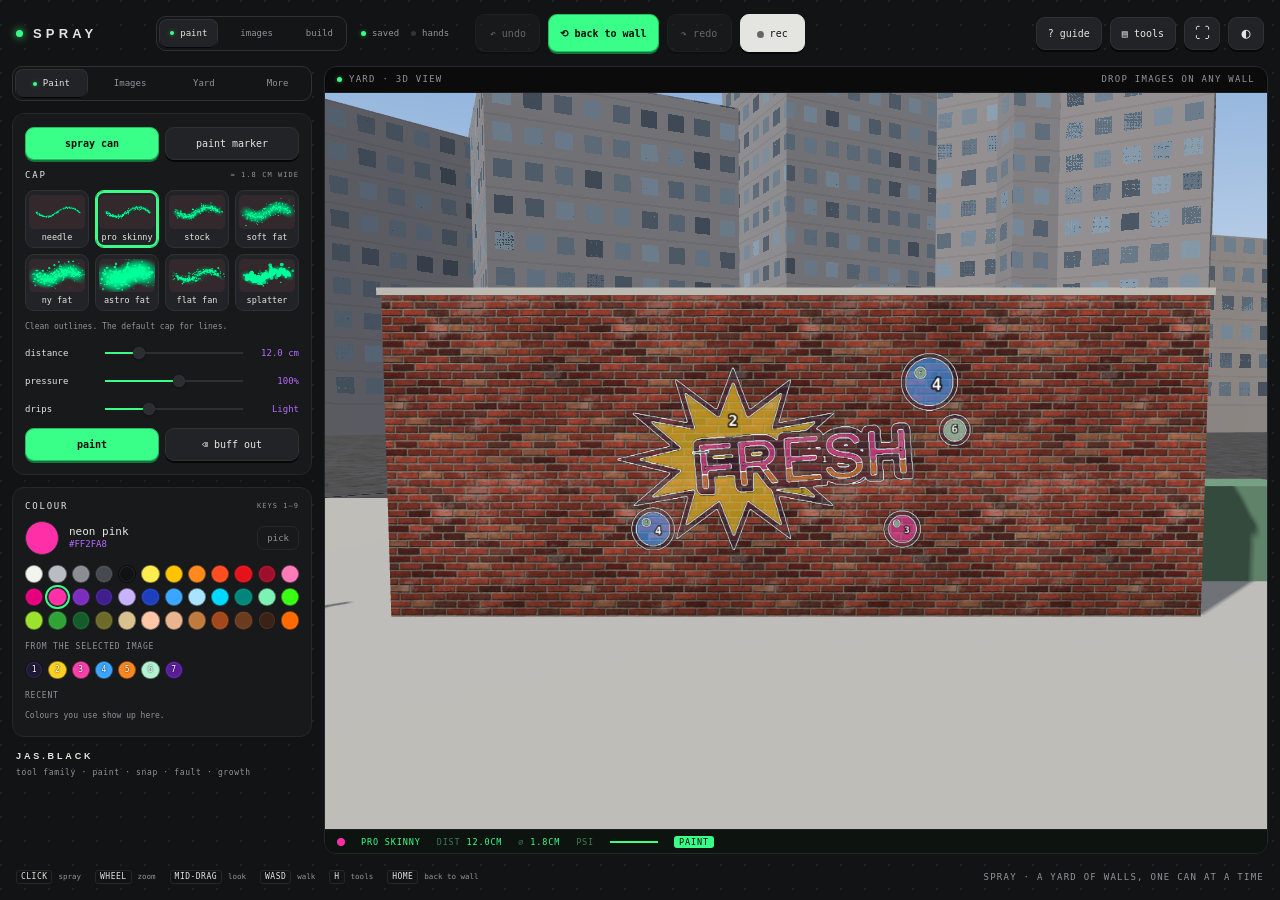
